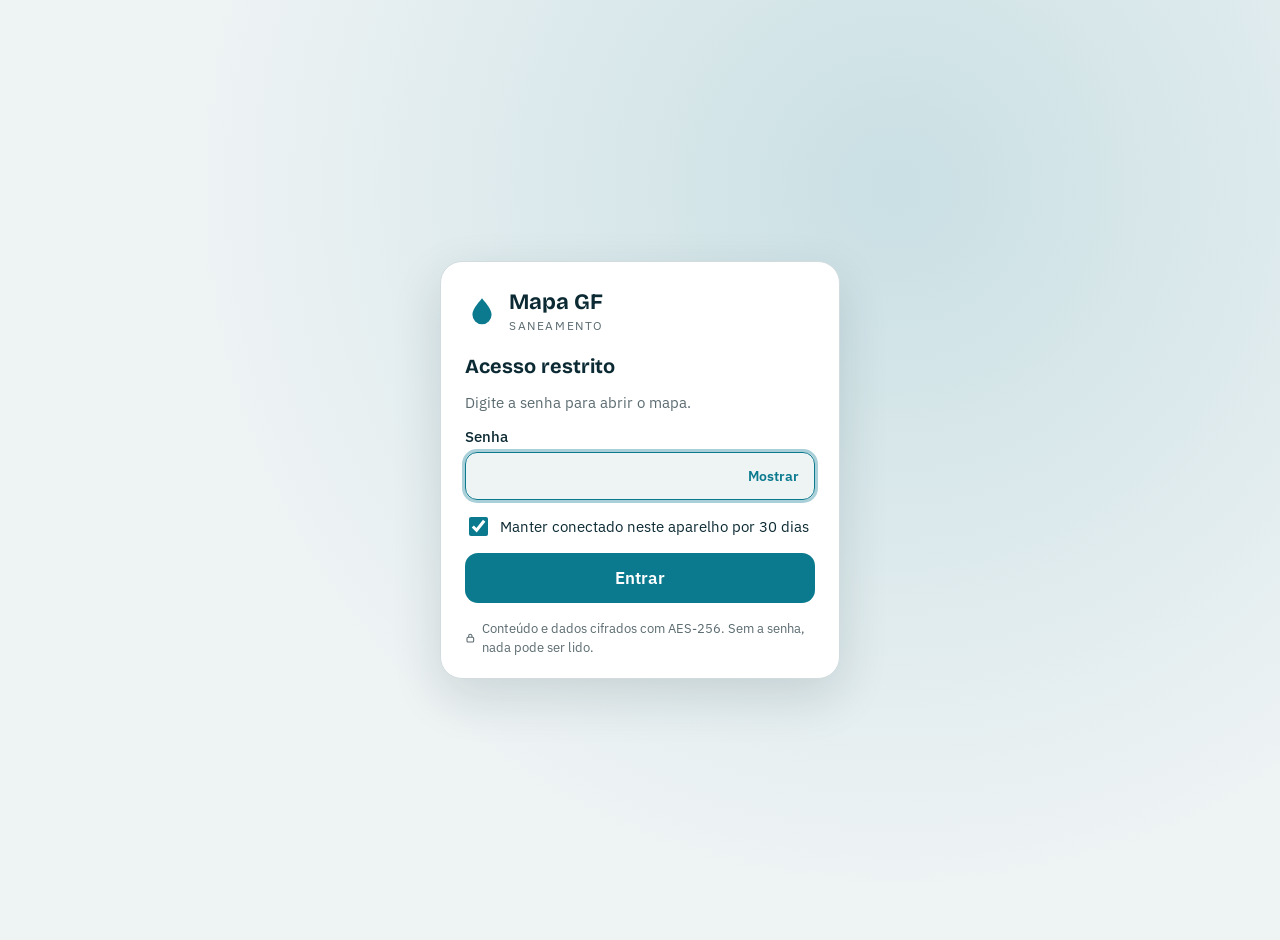
==== index.html @ ef3eb1bc "Viviane com pele clara Co-Authored-By: Claude Opus 5.5 <noreply@anthropic.com> Claude-Session: https" ====
<!DOCTYPE html>
<html lang="pt-BR">
<head>
<meta charset="utf-8">
<meta name="viewport" content="width=device-width, initial-scale=1">
<meta name="robots" content="noindex, nofollow">
<title>Mapa GF Saneamento</title>
<link rel="preconnect" href="https://fonts.googleapis.com">
<link rel="preconnect" href="https://fonts.gstatic.com" crossorigin>
<link href="https://fonts.googleapis.com/css2?family=Bricolage+Grotesque:opsz,wght@12..96,500;12..96,700&family=IBM+Plex+Sans:wght@400;500;600&display=swap" rel="stylesheet">
<style id="cofre-css">
  :root { --bg: #EEF3F4; --surface: #fff; --ink: #0C2A33; --muted: #5B6B70; --line: #D2DCDF; --accent: #0B7A8F; --danger: #C2412D; }
  @media (prefers-color-scheme: dark) { :root { --bg: #0A181E; --surface: #10232B; --ink: #E6F0F2; --muted: #98AEB6; --line: #26434E; --accent: #3FB6CB; --danger: #F0796B; } }
  .cofre, .cofre * { box-sizing: border-box; }
  body.travado { margin: 0; min-height: 100dvh; display: grid; place-items: center; background: radial-gradient(circle at 70% 20%, color-mix(in srgb, var(--accent) 16%, var(--bg)), var(--bg) 60%); font-family: "IBM Plex Sans", system-ui, sans-serif; color: var(--ink); padding: 20px; }
  .cofre { width: min(400px, 100%); background: var(--surface); border: 1px solid var(--line); border-radius: 22px; padding: 28px 24px 22px; box-shadow: 0 18px 50px rgba(12, 42, 51, .14); display: flex; flex-direction: column; gap: 16px; }
  .cofre .marca { display: flex; align-items: center; gap: 10px; }
  .cofre .marca strong { font-family: "Bricolage Grotesque", sans-serif; font-size: 22px; display: block; line-height: 1.1; }
  .cofre .marca small { color: var(--muted); letter-spacing: .14em; text-transform: uppercase; font-size: 11.5px; }
  .cofre h1 { font-family: "Bricolage Grotesque", sans-serif; font-size: 20px; margin: 4px 0 0; }
  .cofre p { margin: 0; color: var(--muted); font-size: 14.5px; line-height: 1.45; }
  .cofre label.campo { display: flex; flex-direction: column; gap: 6px; font-weight: 500; font-size: 14.5px; }
  .cofre .senha { position: relative; }
  .cofre input[type="password"], .cofre input[type="text"] { width: 100%; min-height: 48px; padding: 10px 52px 10px 14px; border-radius: 12px; border: 1px solid var(--line); background: var(--bg); color: var(--ink); font: inherit; font-size: 17px; letter-spacing: .02em; }
  .cofre input:focus { outline: 3px solid color-mix(in srgb, var(--accent) 35%, transparent); border-color: var(--accent); }
  .cofre .ver { position: absolute; right: 6px; top: 6px; height: 36px; padding: 0 10px; border: 0; border-radius: 9px; background: transparent; color: var(--accent); font: inherit; font-size: 13.5px; font-weight: 600; cursor: pointer; }
  .cofre .lembrar { display: flex; align-items: center; gap: 9px; font-size: 14.5px; }
  .cofre .lembrar input { width: 19px; height: 19px; accent-color: var(--accent); }
  .cofre button.entrar { min-height: 50px; border: 0; border-radius: 13px; background: var(--accent); color: #fff; font: inherit; font-weight: 600; font-size: 16.5px; cursor: pointer; }
  .cofre button.entrar:disabled { opacity: .6; cursor: progress; }
  .cofre .erro { color: var(--danger); font-weight: 500; font-size: 14.5px; }
  .cofre .rodape { font-size: 12.5px; color: var(--muted); display: flex; gap: 6px; align-items: center; }
</style>
</head>
<body class="travado">
<main class="cofre" id="cofre" aria-labelledby="cofre-t">
  <div class="marca"><svg viewBox="0 0 32 32" width="34" height="34" aria-hidden="true"><path d="M16 3c5 6.2 9 10.6 9 15.6A9 9 0 0 1 7 18.6C7 13.6 11 9.2 16 3z" fill="#0B7A8F"/></svg><span><strong>Mapa GF</strong><small>Saneamento</small></span></div>
  <form id="f-cofre" novalidate>
    <div style="display:flex;flex-direction:column;gap:14px">
      <h1 id="cofre-t">Acesso restrito</h1>
      <p id="cofre-msg">Digite a senha para abrir o mapa.</p>
      <label class="campo"><span id="cofre-rot">Senha</span><span class="senha"><input type="password" id="c-senha" autocomplete="current-password" autocapitalize="none" spellcheck="false" required><button class="ver" type="button" id="c-ver" aria-pressed="false">Mostrar</button></span></label>
      <label class="lembrar" id="c-lembrar-l"><input type="checkbox" id="c-lembrar" checked> Manter conectado neste aparelho por 30 dias</label>
      <p class="erro" id="c-erro" role="alert" hidden></p>
      <button class="entrar" type="submit" id="c-ok">Entrar</button>
    </div>
  </form>
  <p class="rodape"><svg width="14" height="14" viewBox="0 0 16 16" aria-hidden="true" fill="none" stroke="currentColor" stroke-width="1.6"><rect x="3" y="7" width="10" height="7" rx="1.5"/><path d="M5.5 7V5a2.5 2.5 0 0 1 5 0v2"/></svg>Conteúdo e dados cifrados com AES-256. Sem a senha, nada pode ser lido.</p>
</main>
<script>
(() => {
'use strict';
const P = {"v":1,"s":"cUZNhVY7Nm8RwzaUegr13Q==","iv":"QlzVwqWOgkxPhOrB","it":600000,"ct":"Vy4BI/[base64]/QbiekZFEKyI48gS6TZAgW5vs80AWvKsV0WJ5PdJCdt05403QAGSM5BsBWd+Vt69hGkGPCUSriFAbDVopJS7e0k4tl5W8Q3xqGAdxpR9D4VQ49yBoXjZMu104+7phdsQicQJh7rCs1qSjlADH28Qo7XfzKnRMxCtHTBVHi/3xsv2B69eKidGHRAFxR/xiUJrPzz1mN3X5mbJOsYFaKCTWGCwK2DNg6loc43Tv/[base64]/iQmXS9NdTdRe0dCbf7aeh+pgKKRVnhVATmW1GTI+fXTBuiBPKP8lD7GKHZOvMQRiuSKvEIdtPqyxJyRbQpNW3newyenSs/CseZL43PgPkfwNCnmh6xTmXSioHttRAvRPIyxWVstpUeJz6ICt/f9pYqwQvpZB6s7y2MHWn5rrk/UvSj3koBcRhV6WHuEg+nNy8Kr1DjuguivfG7q6COzlVH65C1zqjzC8GpOUBmc78KcnoPFCXobY33iztepSDlilqB/5a8/lQ73O7goVBLWy1EZzCJooybzuwkfYhAvRyAuAfMK2lsYPCtPU71UfLMtI1lN2Wtq8nPsRIg3AI/ewAMxW1YyQEZ7DV1umokz8fX7KpBX8HShCyZB2X4JjqVSo73IXdj6nWmMiDDbz9nCs2aTBP7/fXGXr0sAwIb4OrUfq0VZv2abJN8jQeAgy4asnBTUJS4ZQUx3gztWXVvwRWsXaDxTgOCco3iuBJPPGtKVEmoZkTeJ4SNuAl4wEvLU2cVE7BDpcu7dmCWhBz8aUX1bfQQzg0HUt8NWAquKJozb4cyZUeJ6HwjhNGtvE5IQk/9Et7azGd9GNwSSqcfdhPoNMtq3a6vx/wbf2jXP5s2zv7VdI/IbhHUiDgTk3JT3GSuBR4KcW+cHcUZV0N5Eyfk3Iq5bge2kuDJS4917oMO2vc04GFNU1ZD2QagKbD1gmc6Lxd/Vbo9FqhfDd5G3/PMBnv2Vj7ylnRqtOcWL/cU9bXuTEO4+Xp9A/LTqrl5RlLyfr63ez74/[base64]/uhlygadVrzP9VuAi/1D8rr8hN4EFarcJrh9or+IbbdqzPKW0llo5GQnFvV+fzcKBnF185VADujgC6baVGAot73fQiQC93Tc5oqVlRNeI31Iba1PLLOAJ9/D2gvnbPY1hccHTRnWm3b+qT+ij/hWr0AB1tay8sUHN3v2kds7/Hehdz1plQOHl5uiFrOthsZdNdmOLB9WYzYWaQmq13/DTc7itA+i4Usx3o9fHvTdnoXefhbuaLfsj5BAaUwgTh4pgshcZ1G3OrIVdzY+FD0ouFaitjbqIFw/7ra+cfyrOx2NnsUVEQHHccCI2oRDln/gPQsjUnHw1vBXQY9TGnvHipkS24gl3hz96kVog71vaszAaiTgCGAeVScHOUZ+NBhNMsu0ZWszfSaAE9JH8qqI7BfRJRFctOAn/xsDYJCUlKZpGrb55jky6LoYPWIHjS3uFmAm2xpnHW0ycDbY2l1gjOMOFYg03xMoucqy9gUyBeeE2VPDI0OW++7wRb6GYXPxtQuooYJx/[base64]/MkmSJULS4ZnqCjdROv+siN84LYFZTonOR5Ib9Gti9elF2HiLOa3Mms5o9J11AVqsszbyktFv4k/WAiF/ZeO00zg0mapFNY9DOM/BthJZMxrMlXIGjvG3HoyNSmf8c3inMUf3/OujjaajEUKeJq92PcuAuFdsIjcwo6jBq5+b/+f3IhbcNZrGx+WJhrisHg00iBbVvIfKb6c/UXoxCACOaZ7HPmA6yEBMY6JGildpUsb/PWEvnOG0mcEXAyYdge+juL3eY4BEoDgwGjbrUCOP66HJFUh7v5p7KtpgpMiH+U989LEhq1s93BMjoNRbjC1zRMFz/8d6RIfoJ+HRcVagJJZcb+mXty0QDi1m2xREuLVjqkHVn+P3iSBw/dTMVXAjH91AXF8WQRPGc56EVDlGp+WYXPaQKvhFJqWjaJiDoBUElc7svhylQv3+CT5CVzyUxtJItEQ/qnjXiK2soKTJgGH5D81nOwkT1ywdi2Rh+rmYDxsS0nWKygjknHi4XCtUg2n+Q+v7yNUWmyqnc6KzXcQHeIWn8Qkx3gjmDOAQemjk3Fcr1e2PUxlhcmWPhcdl35/V2dw8tuMNc+zNuWSDH9BPKXLNmq5/g4z+pkgdW/7fsQmAjzix30nK+/IqysKL2ACpBJPXhKtp0HJwo1ZjMAPY74JodX5Xa0IShtx/2e/2aUgZ+uzhGznJP/2C2pojzwjgvszHOCivI9XTru4AlI3Bu7vqdgHQZbB2GUHLuFMqxTweCZ/wUx6Mun/crchk74QSz2HFT+w9fjVtWSNWAVH8tK8MFfF+qd+e05NsBg1DS3N77z5s4BrMylE7U1PYk3DKomNh1Avo204Usy+EMHfmfOv36K6N6TeFudI7Dl4i1u9h8dJLuFuqDagE7+ACrdpEu/VG+EggCyvHqTYEt2QdtoyT9JAWXeaaFiQ6PWNjgQDSccIahBDRol6Vz9ALOTVhweB/bIP9qach5Mc+BnSy9XmdxG9ISDx8yVuYrKtD7WEKrTeIoQU8NJ0wEDChN+BuzWdt3KOnzs1JMT6JJrT2/PZ45cYSkU5FjQvMrbX2dg0LjCkDXgl+V+4uMIGvyHlfNerNB/t9vU0qDyCyfhWDl1pCiQd1f3SXgzJ+W4hjwzLBhU0bqFF1HsQFPE9RglS+RknrDHreZRsBh7Psa+84EZJz6HMqjQ+CnA395iQEXxtNKmdh128HSXmC84zV1xRPWddS9Cex2W9tz/dhBUkiy1cV3vfJNVOvMiiinwujmK0ZuOBHOM14qE77cQGs0QPg0Yzfrai+RTWh/W4k6/c6WkuWgZPbIq/3NISASnnrLT68/nnkL5QCY8Gv9CGqdhxGoJbgVKPRhCd6Ozp2QgLGLeS0OG6nW9VNidWGMpArnRFVd4w3+eWQadmsgKQKFpgNWmPI8cyMhJKvDvJ3icklSbQ5sV7m3qNF/6bCvteWPxptTlGz6AgyJSJwR2ST8ieiHAQqtZv4rTcYOxVru6hKl00xfdbYeEgXJuF7TvhTZVMvVenrTLN8sESDPhduIbZ9+XNoQ8u0LUXaeaaFibX/TbRfQDYzZl05LBmDI1oHDYlEYctp7hAPPdnIH9A/t2r11CMbqwpQd6knL/rr7oGGbenRDsVp8exjdhysypiY0IxJbEccblMXti0m/LpoMvZyUnoeixLHovl9mSSPENx5RfwA3hxl7ko6EXRgE5CiL45GIX3UTou8wQjG6lQ9bdeNuP46pPxoHhgbEEECZDyyZt8LzRIQe03w051q4QCZvnCdlND2aEvsixQuKGWd/ytcOX8YXuaOaplf+VALCPkqgndrRm3tkMPD4NEBj6dGYWylXm25KNc5MOf5JqZNUnL8wVvImHfg8Ni5HoY9PKrIJejnMSO83tMFj8YUgKO0FG7+8HvIzMHzXOudg39xGc5SrkEgOGllY87L76SrcKcXS063Ouw/YM/XlHBchMv/[base64]/ci1JizaWd9Uybk55NUKm7kbVDdzU9uDdFB2+jzUaNMeRaIOUmCbJ234HxPRdApy2+7Tg2XLguX8mVS5U/j26SbApByCr90/YhbN0zgyGDD6KTpg+0mVxfcNHWGgwlvY9rTcmFbKfmRGi6T20NH7EHsPsSWoveDNCXJrfz4Baiyj/nvFSvmWIXUB7B5yeSZZsNtS1Q9NDYiyYQnzrXY/Fz6Jp+85StUbCN1yV8Td+m1H2jTGcNttdhzuxqX3mCNdjVgUx8ojNI+fug/cMoZQCz1TcVMy9VAGixnPAugakRLwQ3+yhMFfMzlNB4Q4cF7J9/t6t5N5uYOP0alG9nwY6xSMOcrvu/Y5JK2JpU05oeoDMBVhsH9AhqVpzzSn9Z50FlIcWx3B/ITzZ2snxiVWaRjlafdIFSSxQRP8Obne//kgWpr0OWTQTpPLps0gQi8bgiPt8bwowToU8KVJHcnRx7CuadO6APR0dHdJBALdLIFFvX9Fv7RsGjinfuzgVEbx1vg4MPfOh/G5z9+FRonLZhxNs2NMMtP04fLCCRdd0DF+6WBJz1yUeq4AjIlvdZOSYHuTBwOaxyjS61jiAzdBDuRSk3w4lWwC4t7kKgU6n5uSpk72hMuZDt9qi5/oFV42KnEtGJ4TW0x3YmbboZbImizVymKuJtxdYXRziHcvdK7C5qgaIr6natYsxAlXbqHhwpITEjwW/eAVcsvOunsDp1z/iPgQl5Nww9ZfQerbqjfuj5VUA5Ox0DASUASpbVJDw7Q9i7c9hoq6z4X09Cc3ZxsvgpXoa43Vd/Taoj5Jep/6XE9kNdUL54+Sc2Ayn2Sy9qcKrJtxUWaQEv7n+XIJch7tav0IuscACrZaIep0ncSjf2m2Vs7CMW1kj3gSUnB6vZd5sfqD/wdPIJLxoErMbWh87TeGC5/rCWINyCk3P5BMYwbjbLwt7fzjCK4gAi1kCvsX2r2mTx2qV/No47VCVuCgOhs80be3NqGMX03i4IKKpUbeuHUNDGT5u5zTJli6pSg9fuQ7vwXlRlc7xBczedjs+qEpoSRl9O4vkmbsP8Au16Ys6zc93ATtPgxI6nOoVbtOw8qcR3sa674+YZdL+QgAak1EMrGqB4TGaH5N3hXOUQaZFkrGsfSP16Enx0gsAAGjcDQL1VIKy/ypyD2iFLc3Jl16j6m5J+Hydx0UAnB/Keph4p9fYFsCfsb2OdyT5mXnYA125yHf2eDjE+p1jUwh9uMEPvCj9wk5AJDyr2KkfFCkNxWy2Tu5+0iRYN6iPGF190wcNr3NAKr1rz7Hcqn8Y0aRZDHW0L5pqT8hCBEFHHzUEclzyPz2+S1ydyz0mpTdCvBCgwXh1kLoabYwN/AfeYmezKq6wwg1B4T6AIihRp7Wt+HTba6+EcMh3sclYCU2Zu5ZRELK/tBAMjDF+Iiq4zOec7yN98JrrFsk/yM+Ky50yRkKqquwZVr8EfAcajXuMoUEijK0Mkm8x0gBWFyhJeO/iCyRae9iBXGhByiNd6IxQ04omfaJZLO8GMO/gJjna4KiuIijVwvDH0inE5yQIugE+yCejM0QddT4BzqrBKdvCwKRg33sXJfJNPx3FqnF6zb++P4fctNrZZVqd3c/8xL4fRZTcmaEMJ6WIuH0FRSuR9agSrdXD2rrkzCRRbZEoWpz/2dZtK5NWacmiv+I+nYamfWzYss9TSjaMZrb272K7NNECaC+oNl5GJ9rmGgRUTjGn6MUGuGx3VWTzNPW08sbSAdvqH2pI14Ni+XBFv6pszFUBruh1ezm9iuv74wONK8Re593Trg//RVb+PnMSQh/ddLEi461TTs4/MwVIYLzKbusQxcjj8ALzL4va3tjKhmVocA3wRi3f59+p9OY0iiOpT0jnW4ECTJNV4o7D/rXvY5zq2smN7tW4c/piVnPXAfleoPUGjkZIYTZAE/isAHMHR8ToeAYGbtdB6jurMBB858sLMD0rcijlsGqrJAMikwd90/QtQO04PEcR1DV1h8ZH8kVDd4Yiwo778bBOA7/SJDFLzbNM1ph5Tf7jeG94w/FNd76rW03rc4hNHfw4jcEqLCaCjRiTb+Kf2WJj5uk9D3KzI3104S6Egns/[base64]/ayhBZnMwg1eWOlHbi3Rx3L9rwKdrOUZ4eXYjSmErXKta521VqAfs4ehw0cCdF8XvjV4d7f3+y+rUYbngEe9iae8R+QT5m2llPcAO+C5r76ZTyv4ztbNL2uN/SaTfyY7Fr+KcY/gJN8j4DWiXbbT/biCTNi8p8DuuUWvXf9SMxY65fUHojYYfddcsxgOlit4yxJw4Ko2NMjgU8SsOhdmcdi0pC8ENm80YVThfzjluGg+MVS3wm3OImunvLX/2KeYDxt0VuAstTFGZFCo/cF8Nwa2es8ru3fqKA8QNIY7EywCV1JdQ2kzLbilmwgm3cP5hD1WeCWi5x3T8tCn0ElB7p8GRJRT9tyqF68j17JH4/xQu0UPUbd4lov680qDsOBGlqzzoJb1LrYWjxGSJlKZTSSNnvzq8soS3TTrpOt1zI7wJIvfDElDVOZk/mPdVKb79N1zH5uJoa/Tf/dtP8gdp9GzHwjbfzJxOdKPyVNbCACX1M7O5v6G75tBwSkxd7fHdRaBpFOTqqJJTcg4Da8ZUhPX8iLJfg3a/CcxM0v/1BHPmY/fpE6lDomQaRxDsE0ZwnGcomRdBh4BL8VPu4VI1Su0FJlP5fnt8XqV/UEensonmD8/HujFHhZPcIpaYTvh2JqaUZqiyffg0XKANiN5JIr2ZrClImQhUWm8IQbg2Kb5gBlBRg09GJfnCiikv9PMLQEe3nBwwUIg5kRZj/+CqAIVN8GQUmpLuh6a/FWNjozf79yhQbOGwSdD9ULcdcVCc1rbrIG9/aAk0NwfZMVO3h2aWfCxaKLLYaXamGuQhlhwM4gKFEb/erifKtAMMI025f0OF5w9NqzEIwEqfv12jYtEh44iK7sWW0qm2AfYuIZYNjHzM/U8xfUro1M1LIfuF+6LogqObqM/Tcaj4ORzMX/OkQO3M09iTYjoa1+h90lWMiikT6+x2h0mNIHsDorIMIyDTa+bLVohjuqyeQcxGKyHS172SVFhGmrBQlPujvgE99hYNEzO+ml/l06Es9DNqv/27x4Rv3zMhMjGOwfBzCzKpDJC8jeuoE2Hc9ERAi8qzAuAmxxa5thWxqEhXlqPcflVjc+vOr01MGO5VcpDTgPkpae+J26OGxKIgmBEKgi8vpvoIYmr+9e/8j/2VwaTm+6Rk+HDBnN1bht2VXyQG8z93xq477IzjSDhTWg/rGbaLzO25GLvS1JOFoUCMivpegFsENrBSD5Kh75g7k36W8tLsKtI941QGUcZ4cGo0D61PGXQkxGQ7N3AZ7nl3XPoPtGvN0izkn6HU9GHd8noNxXcx9LhGgKram5eOGjkB3W5VTaCyGlYKNGlbruuAHK35aWduI4AC8YbNXXFhtysYN4r9SlRX0/kBC66oemZ83tag6Hx7wl2htgscfuuUi7e1bu4wr7Q/8skhbEQeqvkZ7CCFoxpLGeORWTG+Dzlsy3n+qKA0lCV2ke9mICvfyTxQWtUzINjzC8ve0E5LRmadBStK6F5j7U//UREpN/3tluzkaWwIC5efhl7mOX1bupgHmXvbPsgvS+JYpLcg8f210do0DOnh5KypVH273z4etDlPK6uUUjhvPqTaAVMX3cyt3UB6ck7V2BOUhqI+R9UZRyB/8ywyvFwT8PRZD7u6OXYwiIMRutaXGto09Q3+scZFUK1zEZf4ZWHUSNVBCroJv8Hm5uvM4VzwSqpc4RbRwajeEHzmcCKdZhLqeRe4bD/9tB7IFR8PUpCwNIruxTzVisKSd+3MlFp/IMDX0Wi2J1XGYqGE2OPf+Igj6Fi70q6ly40ntWHLE8qO4sEC9/JF4tpqTjauNdShM0n7CQFKpffXKvOgN4Ty97i4LjCsuxPD0P4lIE1wriW5j2fj/iaTm8XbnlVEcI89HUyppgTms4gvSsWbTHR6L+RtFwhYuRupu2NqT2ZBN0czKnOmtB9+cvrAkj/AplowbLuApfsKgXjdeuktIvfe5qE8cps0DW75Nh1i4MZAB3QSSDdQD5ndZpvE5ONpqDbZiqC/BoWo+DVMs/[base64]/5GBsFVarxK2DTE60jWmmeauYWZv5OXX2S4muI7JhilchBMBr4BjyKQkt1zyV+rmi+UqIuS4SrO7gc+fPfPF76v96uk58gpsr/pRGdS8iYz9IwuuxlN1LkT5u/[base64]/4jnjFG+CxX0FWl62K9w+F85oy9qmyBQCVWTRW4wi9pEGZSw7YZSUpHJba9VpWjYPiFonipF8yh7z+9nky0oRLm4lylBjHwQlpaJwGEQKi68CgEFTzFZwWqkqWxHfTfx9FV0n35HqLMEwTI5Va6W/S7GquXCdJ9UoqLXMs/rcb3kd9yUcwoekwQqrO2nD3XpDKOhN2QwmqiRDalF4sf7bpWy6rhxRufXjO4sEAT2Pb0b3XD530YPNHcUU0lGtlWNbxrskd4MLvyQA+/Hadzr0lYkpxwhy6Sqta5Mi3nTdL2E0lsIhBsMGkAOUHSDB0Nh9SfvNti9/[base64]/J60+1SwNaHM1QFK1IMSk5cgC4CgGz5eVvnvyEmsJ5qXk5C152GuEebg3AjAWtcMHfL2K/KkkwvizQtM7U8AVBG1RbvbO6No1o7ebSLwXx4aDVuErKHjU8uDt7gd/1kqCduQsqKFtvpgOTs5vD8JsqFjrmbz9VFxZHXKitbKo8dPoJsFsFcJmaLwXdy0+dSPTuBsCNxv6FHc2OzLTkCekezRN+15dWOhuIMDuEcOwoDYawsC/IISC9gJrfdEEgIKGuGqVxPv17xExUxgQU6R1Rep1SoAIhIYg67Hm/cyh+jUFVuxqmzD5hYgU1Zy/Xvw/8SBwqK+/VjqwmQry/VHaZnRlsTXsAo9OZdelhj7bfAAJjzR3WHYDhywBCtb/Sh+FGda8dINrLsFHwaJI09qTzXm4rosfUcsjUIm0m6ePhqdZgEbrATdbtG3czXbluLXEg59nB/bt9yZcN3Fly4ZcEapySQGvYTdX7WZeucm7Wmg4SC0bsw/r4Zp5RPkZ8t6iJp4bp5nyNvi25HXR1cWiIheDJ4H2daw2Dn22OSBI1A+SPIcyO6rsYyH964i0wp4flo3qGjSUwDaA4xLTU2SulKQNBkG+VsJGxQmH6V1KddsVl3e+jHyNaDh745cfHV3oDD1sx/5msSowQg7tAH4uLnbts+iMNwH0jXw+mutn94ymscXqi+pVyQcaDdN8qTmV3ddtNK/dKYpOe7PhcnmsG5ASOrAcFFLwaa7REUql/nWpR1URVxsN4hjLI/2pQwaYYLDrR64oyU+LyOyvpbZVVBkt/gD5U3FAHkb6QWcRu+KnxXJpwr0aQvRNB0nCklD15mgl74b0embTc8nhPlWLERJmD+zZ/rmHF5OznYE0aRGURGdgfa4R1a7cefqH1WhcwpQ1rNwFuGhPj203j/9WkkjbjRR1VNhkJDubeqzl0CCRWKRYvyodL7YGERq6nVBgTOX78z3IZJ68+Ol5G1hsf3NNcY+9tlCxkxNu8g7w/bcZnXowgT9v68Xa8+AdBMIhaMb7VuiGSTFRxkaVzpPKsTr1l9z0nbhRGfL6UsVHhmxlEgVJ1f4CEpIoHn9j19Qh7lUE8VKLbz+VVx3JRbf3dvDBY61RvJs/Y/oyiKDk+gwstUizMGdIJicSzxMmsnfC/VGDmrOycGxwVOsMYdEK+VWgNDfkayOBYeY9FGwNzSym/1BuwtoT1avPRekkVLcLYcIZibfrRndgrab+KoL6QfAp+NBRlHu4YmdGzZwCB2mxjuj50maC9qs4fMmFjbKcBZLh7JnYVMkexlGeBhWp0GF2SKLqRed0crWJX9PVZbV8x2DuMNCWulToQfOm0NCOh1wTJbUlVbRgCS2R58nTX2opiHACl/xjIkO5XrgWWsrvJan4pq6WXUzq3AgyfF8Az/OHx6GmOup2hUrP0T/GJB8EFnG7RxcG0nhm7C43jQEIe7FhuN23e3SmuDXQxAyFSiVKNy+FfUSZb7wBeNcAaB1xOWLYX8rScL2879TDdw5/NpqKXVH7YBQ9j/sNv4VLTRmlKLQGu/5XWSuYCQVuLlrRKwhv46LKpYz9UaRd4l7l1YZXuJ11xBRhGzDue52fuqGOMeaDVFdzNVFfITPd/dzYacda1QfuVXp+Znyju6kfQuv4aRy5UAx8z8ESe4CQpIeDlUQKhGraikqYDzltxXhAaoxsxeNCADWip3xSSTN4UACahLp9ysjrRzqKVdbyXMrFWrm6PqHibf4jx46XsVc0K+qpfJLvNQjXisHiu3wWMrD5vhrEHNGBjhcjelhAsTMjuowiDR/E8hbL4q5pcBxvgAMdhydrx/TaEopn1N4+4pEMW+puLO0/J6PY8tJ/PDlr3goan7ZGQN7Qjn+Bb5s+QuIqUndpGuzCc5yhWErcSBZ2pq6XuGHS1LLJQmmt9yZg5gTOTWS5pkHX80LDDp/MKJxZpz5bvZpc5PqfUBbrgfmRjakX4hL9U5L3DJMA8NS1iJyO2nEzRTpR9Q5CSyjp7KfOojzRLDXKv0CCg3YDKRP9g5kQBCg6PbfQh0Ak4qI3uUOwwVFC6lSepySr3jrmitA24TvESThSA6XK0kStT+ZH4Ei4j6hQ6+nkvyTfH9+16/uFtKCO+yDjn97Ycow/x1Efiiyfrwy4k7atg3/+Tu0YO2jm/ppeTuo5sxk0P0qjrGkUTKv39paCGJT+sddebyeOVUVqDpP9NRoK2foThpAhXaLWttxORDrqy6s3NQvhK8wI6Zqpm+iUVlxpssRe4/qtrTIfgHS2ACOWcklBSeuuxBe6V6gYRDxMOMsLGa/V/eNZbqlKRdE9Kr+7Xuy1bFGgzVJPXMK6iTFw/zc/[base64]/rOCEIErjSXLV5KZYPyC337En4gLl80v3Q2LcIwdeHhUHBHbc0Whi4QzZGYOcrB09Fdsu8dgGaHeysMo6r0BX+v1OSd4OK78SQj4zd6pZwBeunq7RCz7S4DxVYSgdSw/ywI0QqeddMAs9i00CqkaOjxcaSCph1OCBy/BH65OrUGMoqC5SckrsTidrWsP+taNJwmTzmb6TAs/Uma2Ub8vfa1PpWfMba5D+Wa+RFSvnKo/yUfH6+Z1P26JYrpGqRQNwePcXXzqFB2qTP/sTRwl3MP/lnf8uZ9E3hrfROcJAMSTE2kHK3MPkHhv+2GdAq4vt97qf5K/A7OkDlSCDR1aOlhmr/[base64]/VKsN7NSfy3hLkXjEvdWW/[base64]/qERvKYUEXV153yx+DIV3jxveeYApwZJ2q0jf3qHtdtNqgLDQ0YAtDWuMzt39jF0oUNQvkvcASP1XsDdzLuF/cYMp07hfKtUZtclewagj1LUGze0fSu6rl+DL6jb6wmaO8PnG5XKJJTmMCE3HWhDLZiV4vyn2B+JvMYcf4Mc0c4AeJ7CDKpe9GBOFSnx/qcWRNCsGx/[base64]/a+2tAr1uKH3YrnJKLhhIl8prAqJc/Egci0BnOBZVU22nFaQdN5U65NbN2zThsm2hfcWj51arx+I95sxwf8IHUOyRk7r1Ab7OiKvWMNamGw50eOORiM/D502LB5WSVOwjYyB1rplGouDnWL1snJ2T5jeM7F5Kt8c0ES6IJiC5PICvCbDNCeOdPLzwIUMazDupOGY2HMZ030qOJtwIzuJUhKE0jBvBuhJQunQLnAMGZWBcmIv+EyTYd8o/zR7vOgKU3uozCL+ySMfaccgdQCB93NC5mDyaOIqBcg/i+dCehSCCnrQ3H6b003SmHIlwgdFUFOxX9knMR+M89zoxTcs+uNoxuuep4DkQh4RNm2vze7+ZHfB2Q6cqWh7s90muV4GmAnysy+m8zYs3UuZ67oGv/9ajssXr15YskLhqW+R1MIdtR/j/73rnTeZJWaGeA0CICO96lNfYIOJIEnI9L2tlxYwEmEdLAcX4x+MG5EGDa/fedFGYDn5A0xNKXTRo6UW+s6jJHW1cTRF36TP8ueVSy21V1/2w4lWOt3pA/EiZAXI47VyED34lD7EoE9HJFHmwrRc0dVUfNIPKctDf9nluObFbb2c04YACZOTGZJ4NHAmtsWc9a1r95jskzeqJATWlQkRPZuiGL9qFMJVuMdMRZuWNgbf/WxL5S4hqKyG2dFJgaGT5t6+Se78C/IpByLLzxzsmbJmiFXk/9qntEYkXCloF4vmb58vY4osAdH3MXAHy0DAr9LeTMzSHN7oUJB/1qpmpuTOocrJBNJ5wOepKVHcJvtUN7jD/1tybfg9UivhBODrXgNRRvygMTlMF1+2FPthfsN0Bh1haxveddMt/[base64]/uakIpU1pmjG2E4M9Yjlf4u+9be4M6mBdiTfAV/wKjj7IEBTx2cEzHwUF6VppP2hGvNtXzUqXTjB+lYHIgAXd52EovN64PokS1Ns30IfhiF1NGaAxOVhcfko3YTUIlJc2X/e0BZNOrLluKVqOOX0pDDdezD7lYwXNjL32yMC9FL9TW+0+FZE7PeyQ8r2ryCX7z/ceVaYwWlmFP3YlZKQelEZ1z864Lk8kblR5+GvMREAojDrETHc6tTT9wIaowFee9PN91E+TPnEfRMwWFoG0bulBg7cujuj2EYX/1srPMeYEiS8EjSwBdw9eid+WxRyWA+z85oSfliomdyDn5IeVO7an8g671ctXPio86SZIjNXk6VMSwm8jJ1jyCHVDZJZRTXhN0F+9Qdextrco4tR6EPM8y3nlMnpTfsPfQO9R3NXT3+AD9kWmfyiyj/HqDknWqLpJ7cQhWzD0CfM+GqP51rNb7VhLwL19lvbxsxxXy8SN7lmnVMzddXZJBxXm9lEItwU2j9HgSn6UPiP5exec4vvNAvo04Lzxllg/w+Wd2aekNbWFHngWKrYw2E9dOxTtfNxfP33wygKJwE01oOt77hyMMsa+9HeT0bI0gCmDizvpgxX4sRaZ0gjmuVNMSIjJrByEB/Cw4KKNlYogqAD3bH+kslKNGDlIzGU1WZyz/L6FnIv/PnY9NJksOHv1LZJw9SCNThsHnajB7eAU6M0yXYREpudMP+UgdmsN78fXKujhmc/y6B4k8pnj0OeNAimcmjceFojOShsr14sc7R1tOTXh1SYh76UvHuSf/NfWzq0m2Y5+pljycZalLjkRaqbRqehNVv/I4fDnnA6OuVGzuVs2rT1NihBIgeYK3eBTvDVWbJ/lbu46sAaWNRnz1DSKzkuRL237yTwPSulTbarjM2cPcuhK9aM0TGZ5O92puwzsF0sLrf6tQRTAuB/3uzCC3rRDxEhOPKBycZBIEN6Y4owl6lN7PM10lo9Z88n1mt66q5J2vqW9v6N7dsN453Rz1uhPbSUIab1CMErRQdjrPQTdekEQqPDFT9W+C2GDaj2wWf3PMrObr7PpHUrk+9KfZqGnhmJTyRPevVE/0khiiLZ5nxgwA/8YGCvjtFwaMXtWNQN8cY6xfHTch+6tB2vQntJVoLXl6RLc7oi4/s9TYOs5PY6v2sS3RwHlIC3E0gOySGlx6o2s612rtAp50tLZMP3lpBp5p3sLZFs3isukteqP+1mfbYcwYybnvSWwcr5zGsvvVK6O7xYEh7WA53Ox0lV/Tq4OZeQXNTJYqfaNdMaGXEen0iIkTQk65f5SoRQtzsbB/0/DDQ0y+DsSbw1OwzcqvmDSQmGaHbfN+OiqW6QHLNBrhK+/FYmI/gS4mRI6H/kWqyWQV1rAq5wb9VkJLhB/JhY1vh7RsWc/k3e/WKnbHmHT1g6OK8DzajaHIfHgWQ/v/c9tk6HJxRcnBh5lEWH34keJlDUmMVNBpgG3E6/6/RFBr4F+5dMKqt3ut18GsEmQ8Bppftgytg68G0QS+s7y/5et8QlaLsayQfiGltypb5lTDaH3T3CRjXNEUSU2yrRm/blZMomOs2wzr5/WjUuynGBLsB3d+0oihk9MhvQ5n1PQrZODcEjf9+2gUbtzsiNAyhhdOoYPmDBXc1PMCC+5quH8AYS2fZ/iShvdQ/wPFraDkaRpkRPrmoLjSvJqu8wZVlrR70OKcQvCZsiAoMxHS3JR5gMtw57viXxV4gF7mwyT4f/uV+oKyLNf40llQquk8JKj1cOGXyw/suiuRz67rkUM5z+G1hGQ2HBT2LjE4Z333JS7LBi/LaAy6qVQBhDpqdgY/NIZeKw8utSsn48FOsMKsywuZ2KKl/6NKp96/4NRAX7xXsIERc16jnUXjo8mkSUeJzp3X8O7HdiHDJ4jTHZdNaBqVG6nK7D5mvTRPb8VGuv+8R0VC/ixxPXL7gn7V6sNQTGK6XJDEhlfe43eKDsflqN9efVeiqfXm9a5wbRXKzXCp3aT19ie0PbUADXjToDU2FN5iwmPp4voe65Co9d7yGNIJ08x3MOVy1memwa5UZidWrzFfYVAVIH1WY/[base64]/xHHRD0wV933UOgoLH5cyS2FZKK6jF26XGqKDspuisRr2fIR+4oWgl3kRBcd5qYX/6Jjo8Aaq5raH5c0h+WDiMSS6taCyuhMHo7OQ1h38PZhB64IY2T28fBBRKPT8ABQMJwYnYjfBoPZgGlLQ8lTZ8DwcBUsXo0rPEtmOavzAOwlu7w1+7ynm8dMcxdFeMCzxX5ZQmVpsvAIa0eUqAKhPBF1H/y4lkeA0rqz5UAncCpTYmxskQOZbm6ySeFvTAYqhxKHlD1MD28DWfcP1LeXBpjyK4aa7gbisCdV2Kyido86hFnmfZS9eXoLOCIgdfcT5GezeuPwPVwp4v5K+yUbmHRResNHU73ou6YL5TRIgXRPFCcSm/BSjQzqmwKdWwDJbPWFaZpxxarP55PhNsop279m7ECPB4rCly2PsuCOogtatmYZwMV64uwPEfnKZE4vmGt5QyeyHdSAqTvbjX0eef8LYosBopgbjTqmVzj/lQabJ2cyJqt+uGRZwJP9B/ZIqlAc0pmrzrcUyjmsgqyw0SbVuuZfMoDoXMff/vlyXKKrDahGQWjiwgp3M2Z8mlafNBCx9ONBjAp6Q1A+8dZ0J7OleXwm8xR4b75AfwMAyjMxraPwkXiiFNMEBSVbjm+S3KsNOrqeIt5rhhO5Lc5KM5cs7w+upzhhFiC6sqkALav3IbU/uJM76wKetZJK/Qmjpla7e//R8EXPiG4VVi8r7tiABmwZVVVXqnlwYAIuWI5/UOuWz9NL+wMGvPuDNXozUrbhJrUGWTecRe0hxOrsorKeHhDMPHRMq3ulSs3PBORTsCIu4rsibckFdjq04gKaWwTkfOcwWXM/Jg1AFbndGbNs8vdyda282JxW4hY2dzDeGcMFSEmiSWORsS+Iug5BGpSWL8dmuPjuoAiP3T43CzhKnyaJqTooBtuME9AIjzBev/H4jZbzXV3V6JVpWh2U/3gNIKomU03OOiQVZ3Yxm39gZ2xDbopuox1jmiouM+Q7n36c/t7/couYJE9xUT0Y1a2W9hLIG8uIvbUFcMYfvzuXYuZqz4G600vHhKYNwV2F+qei8Tcc0HoJV7Dc7epOStop/Ign/Jj+jpSUZjHmO/35utLqeCJluVFnpGXcrDDPEj7SuIVlsh4iMNI4Jc7nPpu1Yjk3umH/mXF/dGOlzoE04S2upnW5FaOFPR5otz6b66H1CF1mHuVYeIN5nkvgp3jljALF/aCrWP95ntK/jwG4BeGlqfGaGTeQRPDpFRPOG6keigQASMn2qC/axvtyCLbH88JhnitEGQn7CqRn66xxKPVVcnjHL/ELVEHqv2R+1kMhxg17pCRd9aOC1vZfNrKuw2FK4aGBZG0udsHN001vcXVM3oufpM9LjDDcGVEgwty9iT7z3U8NqfWp2S2rVimM7gah2QP/bktheffRFAgFXzP0yg9ky9EFaPhWO8EGBXEWDJ+6DSGsEJC5WZGMUFsAVXimzXAhT30/mWXetHQOtIlUe+97OI8uSD+qDdwi+UxukPyMdQAeNhyw20T8wKpYOB43GtxLb6LfQS059IFfnDejwVAHkdhBevCjfsiaHBJFO6iK0yxBKce7ZCGmm6yw2M69sZlDOARK07B/[base64]/l35mBbO2EcRzbvdi991zU+G626mtzXiZ0KThDkjmPOaIRNZBibg0b/Eag31oBZOXt/3LMiXSiFYZ0Mg5inqW51a7rEUXX9znF1MNnf/swInh4TitwhzNW0tQVL8a+7YOynyUm9wN0/cOMA8PhKYl7VJFqPzqrM4dCTPMM/xVkra0SaERTkgqAAJXqupZLSSkUdGJbmGdrcSoded2PhaaEUOemL+O7GvEgSGiKFxVb+2Hv/bjTykGHZM7PbinwuaQlsYKcNq6UKiig84CXWlPjlAT13PPf4I2eY21GtOn1XfumN/dJ7s7bFAWlgvf6kMp/WAKjjSAG0Lvt7NmG3keC4aXsHmxYt4zCVEscjDAs/pzoI1m4EfbuYxougZ3Of5sivZjPEPPViID6qETW2Og6PiR949ejaXsgJwYjRvJZ+Dcp1Dd5F8oHZe3CB8uFvyIe1F8qXIPd3D4I2/xMszafvHz+ksG4cSESYYEkJf5Bd/0csZhrhGV8fuHhxJjX/eNq+TfZJi5NhPMrn2pZZRhWB372IVv0pcw4w6+bwWYdwRLfCaJVCX2Qkct2tnVnIxpqcJMBeZk/[base64]/jUYgh7Sc4OSB4HeQyb1feqMfJN8ZUcVYRDIfsvOrDjXONaGcum6CbOGfVaGl9eQc/kXX/HYuVqupFXCyoww/SBhQr2SbrXE2jDIoSygC1ulkCgAo3pf5Y+VcbUIVZ5xZNfvkAJLrVWNPVTjl2rbdYemg2Qw9gLXxV/NhLYySommRPhXx9UvEukjiPj8zNHXfE2Ei7WwgC4mwNSC+RvRPjuN6k6KLNYRWe6/P5Ev3qtf74nfxRIgSF1o3gx1lc8gWTjBS5jMcIKeqOmZTsmFL1OfIC50n8iPgdlFR3ZWad+zkEESAWnwtn5MkNvDH5r7h7rnYAlGJgNca4LBd7uXpRA7EP9hk/+tJKhmu+E/MfXkb/mICXkdCQ9W6udbAlypNihh/GL2XZ3PmnY+bcYDctdqMpWa2Yci1hi0yOLKm4WiDO2oLHGKdaenUPX16yn4oiHKJ5qINAYsmrWpdtaslL4Q4JW/ftQxMDJm5H1E9L8vVU5EAN0OS0v/quY7cO1i+w1JmnG2N2ayPjbKsNnw63GtYvod0ag9b5DfSptP/P6E7O3UO3n4POVgW8VGypxjfK5TEC6I15a/Iy9ty97qp6cl2vIF9hy17tFBxapwa+xupqNOBvTK3KLv1MFF9Tzb2T4+ls6n+1Ay0yFxTxo01/eewPVXUucCUIYrx+9yyJAbcSvIFYfCoarF67v6CKr61BQFkxNl5aEMhzoMnhhSaMHEr96rm0MyOexKHZv/GTwGTJ7eNKZmju/1/NmV/EGVHtalzaO/kyAvITahpj/iEgJ6spcdtk7E9CsRoqbmPPB6tEQhDxFGObfefc7tPCqtH6fcgNSxNCx3+lHSZlZzSkpBiA/h5aEkysX4AeuoD0tEEg4Ja88hUcRz6q+zz94IrHD2zB4knwfvA2K1rvw84ywoyUR9IoPBYqOb25Trc7BvWFKMoGm0Gab7V03qlb6adi9+FsONVUFh+l4KGkpLEEQqvRuRqJ5y/ITnMy75mbYQqMrD2Rm4gPO0NZbR9xEkLz8elkVmLdoh071nPiAFIuQrgmDnLnsXEIw1DjRQcneTH0LsR8q8aEem2SYMS6zxWFPvTPfMIAZacw/LotFsu56opRGyIijSWcHl0+fjdteOVFfLqIh1pNkWHFbW1ceUmPmxrn4muBBSYAVZKisauCIeKWExLhrUFT8KnX7PKiXjKtinE+Zqx0iLNXoKIBsq15ZwTQlMf/9yjJUXUmHK8IiiZvkqfBY9FxWTlzfLakb8tCTElzXGSCLFlcI2m6hQ1ZPQjpSO5cFkwDwhl34ULNQXhN1Jgm0HrLYdBillAgdcEaYsnEhZrSXI7KO0gaMM+wPKN3msSAmzmRd7jAsFpS8kRRLf+7M2YIPNXTzbdoJhlA6g5L3/fJ3IlyC0dmoRmIoyfnvRaUXLXuj7oOfdcrk4PJvP8ABZzSieAfq1V4SQZdp3S2sf1lVUtJ9bYsKQYPSCAjsbFGVQn2cJpTPYr/WP+xbMCcBjvsHgRtoPjm5QYxi0c9oYM9oA/qdCoVL0poX17Gx+XYuDq6sywbPRcoufk7+P2t9Gm6rH8jabLaYiFspzEeImuaFFAuBGkg08AsnnArAUqhKysmTZjRCzGq7EnDFP55YHvUwSQcpH3GwdDXwT9hekcQa/[base64]/1CexWepSouGfPY4MUfg5kMKJS3Z/R1QAgh7/j0v+DeoqByoAv4EcrGFhlOTR7SrfRra91puzTqRQJ5TUXp5f2GohWy4NwunXD6R3YdhQpAXDDRpLIq36gbos3T69u9EKnjRrfFJ8JzLbejrbt5UZnCtBUfFMDLwQBXxyY3AzCjOXmv5lfFeJiYTbyqDEKN/[base64]/eluz+l1Vg3t1WuoU60qsOJkumhV4sYoCOK3vy9do3dF9C6XmCozYK6exVw7jK6ZF7bolyZl+A1WjV1110xFIlfNP7m1XukNKAEGkJpxLsotWK7FJy2m+UaCUmqobuZ1yMW4K+cMAnf/QBzB2koBPpn/s62v7M33KH9Il9Hh3oVE5t1K90ckSJ4m7xZL8DaMV2XBjKTFBNbBwu1T0R2SpV6m7CzPKWzGaJkZ4pCh5CbhTVghSKx02OftmXOCSvkVP61mJ7iH4PxiX4r90d70C7VGuxfWgxK53zjUwblPBZxZQwaWyyo3ZxZ+7vYc0PNwU+JpAvLUGo50LFteed2E4fczwr/fjJ0/O2x0K2LSUMoYNqta7SEnXpscsNPKXMR8bF4WFxMdGEaxK3gTvGCDxRg/fctlQ2X0RLLm9AiHGxN1B1xIcmuYwgRaA8kaVGDQuhZzXeBZUOkA0NE2gbBnE85TOhVPNSV+XhCl6uOWMIi/SrS86IisysDeobHUPfbGlsBzG6iOqTxw0oJmHRjx7s8yUmnrQbFT/qQzSxH/dq26YR4EvSrTF2yPrD8gSB3WPZ0NHHm2wXfsY6mac5GDj9O/BL2bIQkt1/lz2ghT/cfUS70kgpmT9gyENPsfC3ToFQnbVXBHwYSyMJEYIh/xn2gajgX7K1aZxpSJ7HXywSac9R7Uy9TUVA6kHwXLwwoObIowSvT1qzctx7DzorYefqVN7vBUWzh0A888hBZaGp6Utv0rg5sMosO6+qE9H+a0Yv0lD9KRvFJCZ8zGSMeXOiw5eGJiZCf+qi9OciPMO/jmBl0OnzwR8GU3V2e959YHzavV2H3pRiJXPDQrCFNpLMaellEWL+b0NAAInA9lKAmSyXdLFJaOtfxXDMt4ndeaF7wWsgtvxJ3zIBjHb1v/9KzdLdqRnTmOMs9JLw0uTqAKJEjBVlu26/y9O5urJIE07GZ8Ov4jhrmr18Z/HsKOmBl/JYYPRGK8xgfts+gIncMJyd7BLLNfrJrmfHSpWLV/+9xcxlTqPZSkZxuZwKLpdSILR0JY5UhxJnXE5V0v2XcAS/XZoFNXJI2NBPre7f7MPpn/qKDeFicq6RaoMID9Bm1xf1WOdVkt0NTnl9AVmap4kONb4hiBk3tAbcFfL3tnV5zOapFw5GIoJDnl3V1HbCAlJ2/JRtd9opfM6gvq8XTT/cTH/A175Phfx9cKm8YImPOeKdCLCrdmFx8ZwTxlreB/gIsoMWLawRsNYywYS09Y4jNi0ycghLHnihNhBTHwVV6aAnI5Ui1rRpmx/oD5AfDS/8IWKVCj2m/V4aPKa9TlWuil0nV4vwsVhrP22TN8a/ViEb8V0Y/kU27f/V9kZT7TGsKzvqhvbPTPJfujy20H7tHeloOFf2OA9UZSam2TBJ5rwG4DkEkfReQ1U+oqdq1ZwD4kZwQuPNvIdJGDisdNMgD8YdO4Ce3m/EzdcduTubOpOyBoT4dY7sA6ft9K4oZxGS8m+XYA12Fcoe+HSicSNlaRVKEPqEb5x/dUpx/vl6+bP4Tzf1QMJVWnWgHixxwrmTvt/JAIzII5xdFJNldotZkXqvvgZ6uRJh96wExJlYUmFpS0MVtzUcLFVvdIJleP27uGmUCPE3MGJfBNljiCyR0l0cMhH7B9NLDfFPuoi4JGLyHdYD8YedZ9H0YAywiWj4v6wmZtSW5nx2qZ/vIKP1uQV5snEmDeeQTWbsp32XrzKdhDfyBOvfmFgiRC6sXTlZ2HEnlBWultENnu7Mdr4prg2wwc4CF94SUkWavtcwfpFK1oLJxhInq2ShKL7DqtMmSzHC+LUMj8JjOC/+aM/0Fj4jvMo8qwMSU/12EGCCs8nWenQuoW/fhPssJGrDWfEhurqrhmkO+FT0TZhcftAZtFN5PanQrvhSxxRSHmEnybr+ujObVreA0PqIfaP5iKM8BfxUE4ZqyCHdsUImKlX4j39D6lfZTXEFRauiekfH46gUaOZXtjs6rcYgbKKWtboTVdZQS8lPBXNRU/87AjKyUkOqB/Ae+kj2Ppnm1Jt1p2w4JEGNL1cwld/Qmk2bqXVBpKim3UmpyPahJjKkv0cfWXXazW0K0tymGZHq4H4O7BNngO6hdqB2rtsPDYAowNwsC4GAvAGTTn2HQyW7v8m+sB+JN+iypOkP6ez9nD0AdVADkGWNVykcNJdSjtNhSYm9hJCZcHHjKIcpT4o8XNSjYfWtmhkn6yaJvrCWhkwDXrXqaJHnH3/QvDsnfW4nFsFJIM9Pyiw+cRoSFVOyoHzn0m953QuRUpK+x+W6NE9opqemd35Q1f8tD/YSxf/eaPgHp0bHvefcU7krrHg0xy6gUNNm2NXC6jFD/cH0qF7pYjYOWoy3w6PasmcDrlvkzCykM3qBDIHKadGXx9z+Sj4lX6CyyCNDYS6vSLyn0zDjA13nwPTEuF1zkGjdHfIe2K2S8IfZW38e/KjnuoIiQNwnnJ4zq15owmZtTzLQrYz60r69WSdKT6mqdHUgWqxi+0iPZiGoELxvTTGWAca557KR5gXSw7qHAAuuUQfA2YJ48VQsSQLZQeEbNSIAvh7AdFRfuBHsAG8IjMadyBDXWdQ5RxpsXYnGdoHG+fPraLdewabdh/7+M+5vN0EjeVeQ7sUr/KmgMPFcxC92oF27BFurscu/pCurVh4g81Q/7wkj3JJPf0wz5intRgroAeAHYz8pDA1BOcba9nLPU/JxqXwRdHF96p8VmbkmCtNbPH5LLxk4pgGH8YCvEAYOOILIRRxrCAvys657txvl01NKhohOyQ9Dh+illlx1FI1VNyllOUr0T2FTOUBoGkaDeblgTezBDPIR34qXobr5ntZA5vkFtTZnGw5KSl8J9matYt4Fiu+v+fuX7X5Dg2EFL/FhYj0xlXZ7EIw5CTYojdJuoZKf/cRODY6PUNfaQJA0Mu39QLM/xk2L4batRs7H9y6TnHGAo3spd6B8RjUgmYgBjj4BYjMtOwtTHAW0SIFX2tjE5AakZNh8HO45/62BwzW8XRjUReMG3h9Ix289yhsfoWm5z0s0IvRLzW3dVbKooKkrBbqYEYNglZm6D2ZuoubtqPBsy7QG29aPOSrdXr6vYx8Ody06VUUIhvNY6pBxi/[base64]/pplGPX5r9tH6a6VIKZ2M+0bHUkzDD8PHiaZq+xV8ETwOHckq2RkvFHiDFiqsK1P1nElv3aeozmB/[base64]/gaRLOWT+CySXqQeCnyhBZNirxb38X8q4mPsWvIGdMXeIHxzOyY/EvMkxxAVRsHCaJT998dDavdlrBQwqNNkBxDMYfGQcH7zJf1EpzuvyF9Lqo8rIj4FtniLZVIQ9ZQefkGZTcaGbKHMo1G2nfTZ221bO3WS//[base64]/YMY5ggxketY2XqcxXmz45j9QuQNf9cOj+OVuN4PjHK4uzV6/+EnB36b95L8mgtYnaDZ4TYTOe+unHpe4gb3N1boofj9OVZFC+lJo68Pv+WXKtHDHIRi/DlvlJlgQuLzZzmZ3NB25mR1D83g2jUwJ+Q+YuW39c5ooeDK0Ayr1eFskSrTjbcYHasmoPuC2t6m7jmg4UuEeXINizjh3ALn8xxreirPejSB9RsHiqY2eff/GzK24end0S9PBwTTYYCv9rX3MQKDMwiZPiEVUTOPFKJQVs8AglRyoydxGye453vWr/DlcI9JXckRpEQEZ7gXARATBxmqXxIcnbK+b6CtiLYqaKK3P0zN2t4GRO/SWeHf1nvkTvit75NBX7v2wYOj8zc0N+gkJBglsX5eDqB0uqv6f81i0OIFFOGDsaBp39alfdu2xhIsinRE94O/1DGZpRG940D7pEGKbhFEFjSUc1qVtLY+ralNavdXuSv2fYk906J5wREP0iCN9SUBbwcqRcpodR1xy1q89S+dyVEvJ3NIQZt4Awpdqlqod74Y4xSgBCuklooPjbm/IWY68Es0PMOvlTINIenzP6JfWdIxh4B/zB8EZeXxG172vhsVULvb2ou6mUmgO0l1MRk0Tpys8rw2TGvAK9jczXvXmdgxg59DFhDFc5Yj23Ty6bQyhpDw6nnNwFnh+/4cMgZIzjxuUMVgy9D332MN6oDoZSxBQ2P8SSkqDadKUrHtkmtNzUCniRlcojr0P8s6YMgGatn4boeCzXQFz5ZLsKny7EJdOvC+XP4z3IkHSGjkNxjKUNUnNhTSPLFa1rWKjiq3fShly/zqOJcKiwU2qGbghrM19MJmMzZAbHh8yTiwBTtDVX/6e7ZS/OzWlRFPc2QnET622uvaBUXtgxV5AhQHza7qp4cZtMw7kKH8wfEJ+QtCbu/pUrNyp/mBwiZRgaXbthX+r+ptKvTOvPcItlCaeg8Ngp8pNyeO6YHlxcYG7IPGOVaZTpHFiAEDffJvIP6u7vcoYSyX8dVbSxS6nSLZaLQ6gJmHH51wzfAUh562ThI5AVmQi7QHHj4F8gQs5AuydI4Ah/tzf3fu+kS/UkNy+07j7YORwbUP1Dg+IDUeuYsD3+S8vJwWenX91wT46d9bpQyBXnvXeQrXeqIrHGc7OUfVEqbKp2OOFu5yC2YTyIR6ZdDTUDzzeG8cNWvjXCvVYp07+Ap3cfEZzBMvvDAt18llf03+ofYZ/ywaypg3ht4+fWJSV6ODEL/UspkLsUOVcKXQ0tjnwzh7RRu/nfOafAFbNFXrlkS0/[base64]/wuuGHky4S8MM3yVxROr0h3O3I3iIXxMRx1XxBpRkNwilJSzdWA0x36tDnYwcqxOXakX7mH6n4JjAVd3N10eRbZ2+biEbeEpwp98RLq5aSrH72rNq/EYd5cO53YMfh/dNKtYYP9cFSwVgR2ko5DaMVQ/WViY20D7c+QWgrd9I9L2p+XEwQEIv2NNhBQ4ojM+NG/xXhr/lAfa3E9+ruZctib3DGHvA0XZJQVTu3lV47Zj7nBHiu2H0YFjU71jUGmZ3WiKU/8h1yJnH4zr/ouYSyOjIOrrsFbzwK1cEJLiOPc64FaPk2tEGLC6V21wqM19AS7l+b0taqamglOtU1nJyrxrMf92jJEUADiI8egkcrJkdd37W6J9aNs5hhG/OovkTmX4kf6OswoXGoAfSNhvYiwbF5392pXeo/HuCifodojkVJHbRV5UGmS4X/OKmBUhsKnM8lj5NPSSWaMRmuAFXP4dgeTGFf47gxy6URfre1bABS9cefKdEFOiVlBdGp5M7tgHI76EjbwADOViphFadnGO6wG0OlA4+Hu6PhKDVbnJ/elcvXe3nZLQcddkLIiiJkgT2pvSQcdZDeA60WM9Quk501BfFv3PJlECP77L5Ybl5gToxLbRpBaEoLsBbEegvmO7Pwigy9VgaqiT1okBqBmDyPu3vsK5C545e7LeCouqS+Q5Rpl2qjfYzCf5pXa3TQaxRtcflBxGhcRyIBeHPBPodwXYB1Dzx/a3FNmtce61XsTVm7caDR2VqWvYQFFi7dwX+xfIIFDhaTZy4DKTxghPRCjI/1CSUzzq+v8Ch6ErcqtJborMqaUZwUVIPz+M0O1bCgfoPtYscVBI2hLKC9fQmxmJEAQ+tY2GdaSbfPuVdXdAYjoA9gYkfNuayBKOxN09ZI8Gz7JTVMMQJYfhALqH0tk5eoO9D4v9IMloVc1o7O6OLdk7Fl7C7Hw6nlBHV3g/if2bkNghM95hQ6YpGRYRkf/ehP1qmrgjq7wsYjNqrPtQJr7jt2f/UTV3l7rCY/h56vg1hBydWnRxE/MMvIYefhdDUs+XtKXPeFGphduNgC4oiM/ic9e34TowkcH/gOLCIG2FKKfgwbmPt8s3RQ3VGZ54km//XrzaKZOBwanCTmWhx9AjOQ3E1aGk6d6yOsg1atQSS2MJ+S9JiyUJuKI187b1UStaEm64DJ7M3zxHnvxTOrIgi5/JmegSCIiQvwl6szFwjlkwB/sESHIXrmdLWpDei/JmPkupHYqtyjqybhj8rT9DurdO32hozjeETnOY9ovN1yIc9nr2cP6wP4aWccwHyT/dSZANrw/[base64]/UfG+UxhJ1ZjjxObeNyL/7EPdoBQAvLmFNHz94JByQ6RJ/iEqEo6AzhgSMODFmuI2xCEMidj+FQ80SL+bzNWkdxcEpYahdHQJWVW3bdvTVnAxwhQBrNCTH/EAFCYbIxvG1++GADlhqcKtv/6DUH+J0LPrAWaSVOA2YlnKWAzwu6rzwK9dGu2RyYDdDYtesxmEGY6VnuW0BjhAbXflXfmdCH3JW+Z8ceW0jvGyKslGHO2J5W5ms0a4tC658aSJo5qMwZk/BUwgDvgVOTQn9O55ciwN72r2BpougjzTSa+y0QfaFtBZtdTaNtfiDR80+8z7paKbzP7YHQG/vpN+rSnaDavDrqVuIvKQL/ONlxpfwwBUpNsLaHFabVM2k0vHKEkmg2epTgR9IenFXOGzHLFUYWSTYY7utLFcyI7+EXsfTbDe0bsHTSG64Km6ugAkfWXZnhfbJLpVr4dM2xiYVr7dHZ51r7Vt2eSXc4ttG/dvOgznCPxZSQ7m6oT3xy5aynxq5SkMLkOZkjLTINQ9ZCBoT2zBPERsCiIP0Va/YyYQf5Iu0J1VDbtcMO/ykEENbFB3FjjKFwPg44TJjsNbKud2MD/Ilp+LclQy9PDn9eZn2lesVGzqMKkGknxKo81fa0TH3xjaq//rRKbNRnZNykfV+psCzHfr247jw+GlNulCDyZIiJdvYrqSRIN+XgkShnPu85JrcBH6bAg2LcPaWEsuftlWkyBzB6kjl3/Ke08VaGMtqVCuVoELw5/s/qxtVSBR2HXpG5qMdkHfl8kPWt1+j7X5FPIxGFuJkC/FLGPLLkWX73vw5nRw7uzJpGO71s6yHcaTa5Es5fc2eqtB2XJztoqQRaFmKHO7YfFVRYA2i29hEemwjeU7f3wmiPhOFWP1s+i7Q6h0zKYe9tzgZEuw8AfMZf+O6E3j2DpXzDUuDM49TcZcgyMUH5W/[base64]/aBlr6k+L/VZClmZEGvIBBGF1XDO8vhLv5OCZUyzVHQIYGdMcUFnTZRdXZUslL2iZSstnhnnF9LrO/lsC+oOp9DAWXI6G14rTq4JxtBcpyo8LYdOdC4x0On8O6mhyyhFfcDvjpj54uV8nAFny7NJT96uwzsVLQGmOlN7lTBUcfAlpe3hcHzzunKYlsPmX92MY8zw24SYudqx4U2RtLM/mbBV1PKM0baYLxaejrdtH+voyJnbABEmbBjMQ7AAfLrePZopHOEOBwY7Vwo5oK2DTBZBo6QNgHo0/bWBjeAgPNDb7lQyCqxAgBrtc+GED9mQjw8KGys+s5oSAE9/O4HbIoUgMKXjsuEdLpYso2277gn4fEhHrYTmCVktBz1988QFU8s7WruIXToLoeJM1F+QSdJokJPoz8StVWIVd3KYp17V6/w4VfdLiALe/d3gcX9Gq3QM1afB+CbBlFN7gNm2Lr4LAsUjpjU3RXaLX9XH2tvmYm6/dMzNPKNskwWFW4Jp36baZg7S714HvajDqjh1/Y56l6sG4kVEBC5cNVpHFUJrhGLRUDhRb+mSXCWOHeVwUzxQ7EScb7ZqcjEu0dpgLAnFrMUk5kE1rYHPPuFKZRKW8cNjKcBItP8SLxlQyGTXbvGT3vJqeYwvgITd5uQCMuoJSMIzg2LB7+bhZdkWPuolti2lCLU6/W3gQSU/w8c4KaUQOF3FU/C56zis8rRxoNcBo0nBmcbfYpe6AvpPQfUP6xCpqaoa8sijsRwQMfvVEZ0oZWrhAt7arowHqtBqO8mZmWuUuIt7mcywygWQj+n8Agz6sCt7U2lwC++XI74qaXE2OM78QP+oOO+AhZGmROxhfcjH0/5Fd42038Y0yN6WDLM4OvWbJcQu+GjwWDfdaC3Em8PJDd5VHe1O8mWrsF6iWgEyYQo6WdYCA3z+i9cSLmll2GeirsNfcMLUhoXSfE7rhQARkM1DKCjKo3jLkxh1L2qoHNOKC8n1Xn40SF4gq8muqCaEblDgsnHzwe/pWboMbIV6VBgI8qXFnkSJn64B+993G+tfwJiFCDvXC2t/ytCWuoMRbt4U1Tetxh2+n6Jdn6K8CL3vZDGo1ZRM4+j++3USyWGozQ3thY3hpN0CDDM6phIkDbBc3surN7yZpGKpVXGr89DFmwWkHBsVfGkxK4H/TMjRN/9IDrxo4eCcvMrnI4z96SBX8bpp1SSG6vzg4Z2hZVuZ6QP8CwT+Osibk1hLpWf4UtuLQVzb9GkTbNNJS4F0DD+gkG1ojkF8y2A3c3QTGTM7m+c77CIIGD9uE8YD++c5g0/5HZzjGVs2pT+P2STNywa2XRFZXUonIrS76CYDV28Ld0K/lvVtK42w/fN+N2TBVjfVCBdDwVXI3vRyHx59Jkz4gihGgxE0fhBU/777/sobqQ8fgVwv7CGmFj01m14mrFZXH/+t9Bmgw3Dw9yrB52S75rrQ0oOF/yHJ8QlKJ7XVkEQtHv1ZgI4zRd5NJspwNCiV+RtJl6mpUsPZrxcRi6/hSNIKq69TISNDV87PVyIkBB2eigIa3QgxJRBZ7sCcr1c4msHf5lAJafsqaR+ojIvsXgcbOg2YQNeLoKMKKdODSRCrWkNNRG2iW+by+tnnucfrmHeZz0hYQmFvQGASdyTT2kKOftwpQVEL19OBUZP1wIuSBeG02M4OsirauhcIJyp+d+jpFA6kT9ft/Y78K8tqCQ+veRwpmUKJON9a7bf5Zyc8V6lHCATw6WEbVk+TlNPDHeneBzoxRxCG5N1D6jsK+JEBlzgXhEP9uIs5mYfISR4QZMbs7ts+ImSuKdgZkvQnO6YhJ2ZXLPe2/fWx+Fuv6CX8/mS5S3YfbChlX6UG4t5TZlhfJIT1q7vf/3xFVtGv26kSbZ6g2mmR3q31xHVceMeqADlFLzGZUOUAOkAtqgf+RSzFGAckiIOWOdFGcAzo4q1cSciwcZH72MCLnxT0a0mJbneV/xd+c16CctxaQdoCpFe0VmUQbdEJ5DRCBpJq65R37hM+ycd6lEkX/4g+QGyLaLLnzP2drMCN9zkB5ZdHtUaWgNv0A7twzqGr+i5CT1BKE+y0eN2kcIF+2xZLfrmTkV7ONCdm3KIwxHHDq8Wrt4hK1/23+In2kDRoLzbHr2mVKK22KPtvzCzBn/gh/WAssqX+tXau48YDHTXNe/J9BJNsxk5deCdtaMegBnv2rxrUxkxLKBkeCloX3HgbCa18WXa9aWGyfhhseb8ioRJF4SFG2KhAgppKQwae9Ghku5sgCTBpZYDjNPh+ye6/HvpmllUqpyQSbCM/o8rdvjUftF83vbW9E3E9BILlpJskYxogAPt6wGXNCMDIiEfMo+nF2nyKQH48qAnbnwvlxHSxeHaIBjyY1XIzFSGm5bA2D2WVgf+x/vabnZ9IEthB7vw5IndzHGOalgpkgLIq816kAlDg8LcehyBoVLYy9zVafrxwtnxyxURn9s7rJI6PTZlor1KNzpcllzIzS2FA3yVSQDFkPYer7nBTDMelqqfLqg0yTmqBrMXjrqGNpSjBzoLcYasrpGQBMr7LFLH146188DO785raYopkQTl3l2/[base64]/[base64]/Xn7K7NLEoO6M6QjbXy1iD7NJHeCG2YESjGMKqBJSuqCsJdJnq8nyc1H2h1E17IjH80TDnzGO0GsSLb2v5+HL6e7DLFKbW0URv+6Xs909fcLozNM0OGaFAH8x8ANduC8zGDpuzZGveYrBp47pWBhWH7CqZdLzhcF8sSpfyU17IES/OloN2ZVSAuMru+67FEEzJ+fHTNrW9mkGkjcNpfKdcF9PeGPtlIWxu2vB2Amze16y7DsCUyiQhDaBkCQ3uS62tyujp2Tt9QuNcSo9JMXV+2mUg6SQrAXiOMfD6o8tOMLzFH1vWtaLNIwQC+SVrq5zrgRwNvR8M2jFmnGbuPifOhu+sENODfw6i6e17b1G2XkC9KbO2/zmO5G6FyU7Q7KxPHZjySxg64I0xFPdo3S8yhP2IQe/B3OmgTzXLkuOfMCuFT8qnOqWkOyZC5aTtRZeoQeCaTXVwtfTRS5F92TINZkpr9eSiG2PAhABrQBtLfAJqmplNr+ChTQXn8SNEXyG+JYcR4GdGlGgouuUDjDirMLiUbPc+Jse3KKH/g0wrreh89d1UtZxTC00GxYZmj++G4e7V8VyL2g8h41K/vz8+ZkIBQXTk01uOBEHU4cQzxIXvJ8X0b+ODML/hIv7+ZNbKfGwoNmSkIx6enHOlwhpXe2RoJeKD090G7PbfyqpED3QigvQCsAPRIoL3lDPUmWOln7rUEuZ8fLyvklt2OFBPYs376ntdk5MPM0VuvCZT2TYMewCjFRs715T6RLk5Wvs49jO+fIqEMQzR8Eer7BfAtQ/A8QdACM4waGRKumB6bQ7hwaXYmwEy3PWtOpPIvKudva7KnLgKFOB86iMspO3Z4PhLBrqPR/Ou64mdSYv3W04ibhTnhxnsf1ntgiuTnCLBTUDXu1BTmxXFUIA8aMRkj7np+FN5P5KJ9XrBbENYi64+L8kDWppX4uSwzkdH5G3KWDA19VJR/[base64]/PXshdrmxI8UfR926s1Nz2UsP7J/2SD+XPOcubG7eEa7xXeFgvehN1vnHD25nwyZQ3TEgoEJPKBTA3fNpVA++boApfCr5iXZUZPsn1kGPDqqtHVDHqmD2PTrANNv0Iiqciu5yI8fRuDHoLfwfCkoQ+eywhNrdjvcnf2AujiE0PzJ/lIL6PQgzwIvceh+rWS8lgEFEBRS+7jqiRIeAS+kAPKNmqNBpAmeV88/GjUMsK4e2TPGd3r3cLSMDOg4HSu/A2fU09UuRJFMaWKml641LNaaZZQVlgJqwRHgsf+vgyJckzz9EettaFr2p9Hym4QGoKR9h2muxrzFeMgO7WIZaK643u2PnBtR4ajxifalsXHK7rto+8Jjbx3dxqTZOjY76rf2shOAR1otlYXSG/HDYCwLpXPMFRXwrFWklO0/9sp8nNycp2DPg5QwpZgYmft/7z0hhT/Z8S8SYU44T5ufUSB0wBadukhjQYmKcJcGwma2eCttAYQB6fwvS/Mu5kZj30+42yevQXiso7qd8MM30UHF9cMgUjCb7/mbS2NyXMlCj5aP6SLiLBC35AQJ7Z6DVuD11KUJC09+XMhD2dug5PAyzyqdBebwdanjr/g1xTYS+mN/MeVmZuo6wa20nySWV8VYBHx4fi8QtdrDjhr0Hq56SCl8mI5ao0uxb05dMjYUbZQopaz65HmSdlYFCpniPw09BILZvUw8QTJFHTGvnpFUDOjb3qslwazWsi76OPQtKUxXtNNaKpyTugyIoxzuZADh3KMi7I6PxPwW8loF/+Ven4e85MPaCOPsdVUDmQLCjXh7zYTI7B+6pQKtAZIvT01OT+oRXhstq4Iy0WQrTCM6LImxQYbnSK3+/6+j+HggiaSmhXZ+qfnBWXWhamvYfl47MRm8lQFNBaNAiShwaFHRPXtD46LBgZ7f7LvvvFPyzytEyRf7Mrau2MFxEU6FTagvut5EZz36vUjQgu/rwdDBR5JueKHnR5zawkdYCYDG0p1M6cjR+NkzPu4fayxvaXXjzDic+rafTQ2LGSrZS04+Xr58wc+lLzITJV7KtEtFtOIgeqT+e2KPTwF2mWuIdWvRq6yn1Cu+W57soc2+9oPXUA2MuYgeGF/cQdJksvBbQgDZHEwA4fM6ncOElI4s31wWL2WKxFewNg8N2k/3KyRMl15JVFGYDPp1/wM7SmaQTgcY4QmUBf/[base64]/KiGlrdomSGzFKKiawOSoFigmpW5Tw1eatzMzHnL6L89nHaQ0FBNo7wFxwGOf2GhTdrRU+X2W/CSIL5ayYMnEzlCBT5DpwVd1w8qjhfXf4FndXc+8Dh5sGUh7YyRlSXX++cbA00JUIUy+mHSM4E4Ys6+gKZJ/AKBL9kwJFwS9V64Dwx+hT8cQah2h8FcGzHNG1LLfn6Hv29m0GQPWS55dm0G0GckhVb2vTagB6Wx/bG3fphyif4xYa+Mx4EVW67szDR6MJTx6lP+4hXmsMpi1E8HlqpvMxB045lMyf9xsvudmTsHkBlG2xOi4D3R9uGvkW7ap8TISzwwFkbPXNSGWTHJEGoIq2RcCcxQ7AER/PONMZ5TJ0x1TIO0nyNZY6Em+bSAYhs/Co7hnEENYqmjs1d/NoGat0zvYyW4VStGn2cTtjov8yecp1pRatvTXylFihI7GvH+AAbPrq6c++GpnskNPfyR2RNrHSMIdt+YZslZVgd618t18n6Ty+ZojPMKm0iQugIqD/+jeLWRN7gCFl44lrLFU2GtT1812Jh8KmnRZD97CI0aVT6qhPuqV5kOli/eicTw51gDdeOcU0iwfHIKqEOqIns6iBkIb5fPtMYRHvheJghxv9OcGCaBonhTkufdM6qkQfS5UYG/qLlx3BKF+6Sng3i6DCaEV6pxjKpQf+iyXX2TjiIj+C7aEqvqkOD17VfiCthFeNPEiwvHFiCFUrDfhKCehBGOCMosvMDnoRhxIzrxhUkTo9Iz3skJQnj5/dnLFBKpLeRnYv+NfFnj16NF7umd841YxHUjOZy1c+o+EigvVCXWnzCxWUMIxgJWjkiwfl2kELHWlRjlSBBPryAGxbXyPLGQBL5g6iKVs9HbEW8sHgaUI+VyjrG0tfBbQKinF0NViUWQnwWrLIM7ID8EjUR6S0ZahQ9vyjd2PfNBCimEcoQ0IuLxOEsEH7X6yFreMAVx/MzFmVe0ah1lqixK6lIwW/TaIfmh5KqL6A3zN8ZCUaHYC+vO2L7jDL1fsDHnZuSHbsCbN7XJ6ONjpbHR/qAWPsEquaHwmkOFeWMt+mXrIgmFt8or0bwN7anBMhvxsDqZ9zRRN8o3dsO/GBdvnT7utggVpR2K7uuc/tQWl6LAiNGIPgiZPSc9U//8BQCZXyLIW1GtvOcU2Flpw85kfhtECVHqgbuwpq0vZnJKu3wl+GxZy5e9ZKW8v/8fZxr5fWE05Pqw9sR1QZfhctgnGR/ywUJnvPWxRE71mULVojXcCv+fAFx6LVJdtam2Pz8U5oyDaFg3+tRCeXo1CVJH3dGUAk7wzux0fts49DjxPHS7mTf9qpwQ/GdCxlV+UAg9249wXXD2u3C/Uuh8WyILfZ+WRXqfUP1ikNvlY+y1fnAlMmfXvkt1fo1KT1zqA6RlCm7Peo00XOIPPZ3TWpIOvraYlCTNCOz/FUNsG/oaoNTb0C01s6Wf8sSKZPQKF9MIc0MNK00b3a514kUSHoA5OYHFfB9ZlXKi/51EjyUeGXa2BVkIZ68eHVBELrLhCdzFpR5CmVkzOik8WxfWk9NsKpK1r4DzdoWf+7iiw7/cE0H/txuSolMXwFuPyEEc6I6ySzZ6U0dRhgIOSANJAbQfLWiOYIxRYaVBrLJO4Wl3yxXM8ZV3dfMMAw19t6NHbFwy4ASU/3/cXIkwwIPZu7MGsdKPYXpC7EUshMY713CBpYKgwvZI+Dd1CkztSj90hWKhGINjhPDS1CPOySydfUmUUF/SqLn7PmpKnslshIYx+Z+JAFo6caA/h+ISKI6Svkn8lw1dos7WbxoWlLEDzg6a4fiAhPe68ToPm/sPY0CnmzsYUpy3Yh6+pvGYY85+GPj6HkQlmgI/oyBO9y37RGBw8R9i0EAdKwV3nuwjqZTl9kCWzGG/byBGrYI1ECGlcwvLIDg+bYxRMtBYEIkLAVBZ4BEVj3Z1WIvHJ29I6jd7ujmB39qOvjIC2MJf8otah2Xy57gyQskHA0YoGcitLiJY1R+zvzTVDSifQ/vhIWROCLCxAjuG7CMLFnzDiVs7+1JVpaw1cXeIMA2NIEZLFqO+Rpy0RZl8/[base64]/o/qEDODdttu8cFPgi/e40dMQLD7TU1RECiBhwPUvCyZZykmIfmtUdoO2HG8K8VE9WWXqewXhM++F5ylafocn3jvVKC/NQSCsBM0+ZVQyBfxDr+4TzCgLglf8qxUfIH3xunIOBnzAkawvS6OycYOiCpgE1fUorhx02Mbh1eLnxqg00DRm5Zhcd2hchEde+3CJh+R/c7Ywvc7i6qW7Rk57/zQuxLUewJza8dikjGKUtOfU0ewd0JP4in+DA5aNZAkaZ3gy8BixRaCqHd/zq7PMTqp6oQ/ZrL+JLNFPWJqKdrlWNplEk8B00feluuVXNLVXZFd8GKz9uNvT430f7nKpg0VgcZkp5fNFdoDX4XuD1LkZUHGLQ+cmp4E5Za+5/jZjDNKUqjhA7gvem9550wJ/5T/jmpkRCdRZqJJTvqJREvzbBSlkdoIEBmsmyBi76+zTv6YfmIj9BVmlkZIzvFLr+M7v7CoLaszxSzfldawKEdY09FO9xT8YYuZdIgnbiY30+mnIJwmPWD+WMTRVD2PAcqmVnEsj93o6NiiCo7TD89JEy/3qJ29OP1CgjfhAsaI+x6VQgBt4KHTpnoDczPLh3Jzqu1LSP5If4x3zxdmtZiGTYk4oElnap2nTfHrZ7fOatAZ9cIn4SZPKuJbZc8KMmIuDhoAp2nXtgeZaefcYkRUBqfY8jlHtKPAbLUX8PoIEjErxjLkFnmEmlFDysiaOszkkTDmZF2PpVRLVKxrHG40liyl/[base64]/PJW5pivbgISlv0wSTf3JtJrAbrdOpU8zDhpGCNE02yb562e46ZdlYRNCfdRvkObq4KY0nkO8kR3KODKTAw5FoKMYDASuDFHVBTdhj1vqYaEVUFluC0+9+TWB04bFIAvCh6+oHvN1pBeIlQU5/xOYuuVKiKtbVV3/87GwSu5wn4Qn5WqsE8peOJhnw9hVmMT17NtWQONZgbj8Fe6iLXpaY7kVrWylixRfm0qFurvxV8x8iu1zt+016kcr1sVqsXcT0LCyqbe3pJFgEjsv1qcoun+LjckhMES8DF3eBHsKqqoO/0LQpmrCWeXmsAZNVxBCI8QPZLfhUsuECRLBrTOYr23TdTzYFUE2jPWofnk0mIaVe5IK5mdhwRqQfiCkeNUCQYCJ45YmAomvELXmw56Qzy0vhUFh66DjGpwtHiO0IoaPLfKsxyB4m0tGb8gNPVW3beVV4v7LEpMVQywaFCDH45SJkEW6NbMFM079KtbR//guuKui/uiyVEuc4OIGA7nP1Xu+ATTEFErOHnqTRhXKg5nbcY/eALvXd4mJOH5nUUVDI55X6twSHfXFgsyXr7iToOK+1SqJSSmfuFQYWyV/zmjsaFTZnrI+CNHT5qWm7oxdyeCC+MnBCbh3U8RvbH/T6Wmwy/7mWbgf2klVVTnNDz2eSQ6R1B1pDfpPRBzCcBveguDH9Dv9LRo0lATFrlfVb9q183PJjExyuEy8Jyd48MDE9bimnzpe6NRcEnrTbaTj7qIiYnT/[base64]/Q0TddaU3xeKEJbwy+MBW/yJJzXkjoONXz2vE7zq5EtHxGlvguNDR+z0R2uC/CFMYxQrfb416T05tDBhbQkfS3+6Szi8QPLPDURgqTspXKvLcKSLhNYMJj1sGEYXmNvsvh97CvHFNTN+C4aQ0vnRXhyerKWcaChvsOklBCEE6KQtCzILaRGSGU1J9JqI/cj8OT1KJr+8iFpAExVcPpcsTjmyNWjys+kO/BIML3rr7LQ0bRgoMZBdwTFB7KssmRW0E75cYoAZsqN4x0RcPLdWjDOzG5poZo3JcF8ybE4KuJAVouIS+30hhcLvHtQFoIhqa2FIA3lFV2crZRsmcElxbWATZeeBEvPCo1XZIFQhyK1ul/sfJD5PSsv7RQR2Ajxoy0mTvtEr8AGQRrggyKYJLwjon6KFe0RYHZvpmdIZwrsnk2zyIGzO6ggfiCDgRBQgUoO/N6ylKdKCLn58GPWTRtQxWSkFMxOmcrEKDkvcsdwJSDLs7lTcFOLieLLyGHz5B1J+t2OijWydA3vFv8M6WHJtEOWtDw1I/GkPat04Hcvv/iHnAKQZOyoxM57GWiLGyWbLvEGv2OaL3F10CDqJxNPZG9A00o2NB/ngEZnbJ4dc6uUNP9BbxAix+KzBcbmeE4NScfkBGWN1vLfExfWIsFZR9ZTDk5DGAguLp9GbburmNhX0ld93sTsWGFVHdIo64sj1FfNqkRdbHdjnmzup+lo3utnHRRwJKMW0B9vjsoRkK/XR81SIzUo3PyHHj3TRpKD+ppviGBIwR6mf16FvOU1Kk12gv6vi790MlPMILI0rCG2LimqDqTVp6B4Kvs4kOoozZ1MKZTWomdiFag329t2SizDnfTeyf/C6e6H3OZDzuiE1s0BQ7uUV6x10f8eyux8PcPjkFKO5OZfJXtsL3QIdFeBzn6xYYFmKjje5SPfra658/AGG31EBgLecPE9IKu3/DIvqXRhPgMqHH9yx0KzBCR11n0GapGWADYoM7pqPNYC3/U/dSd9DIujS0s2gRiFSM/Hl+qZrbAzvTPjE2YuWHM0OR38lIbRj22IOIQdW7GUf1o2m41idmIybEgGNbLqPN1pC3rIjOVeUq+SbItE/RMTP5CNrgj902Ckzv8o8zkuDoZLM46gtd8E+nnMAvknVbKrvKdQtKm8fuez8vvGJV6/vsDeqdRKkhCdAnrkYleWITRhT12MzPZ/8g3UXo8m5ZNwefQu9aBkrs7yno4iP3j7XrolTkheFW/A8qhXnCpEjQo5/wWHNOzZwwMJlOptjM5JSLiWOklJ/33gDhLxe10EGKIW8jOSCJFdC24wr7TGp9Io5cARR2i2/sKYBLTuMT5mkrgRa8KPeN2Ip5iPVNnSCnx0VPS4nlD/n1B2fWON2xhMHSHisgK9cr/8IurbRgPvIghy19R6Ri6/UGna8syCCPphfwdJl3T8jNiegpXSfC4cHbk0A6jIX9UBno4LCgDaDNiZpy771GXX7fxmsAFzCG06yjDTHDdNqMJ2hKxXGSHXKN9cMql7/Iw7nYl2ZcrAc63MUeh8B6DOkQbAj4DyhkeENByeIgnooq8yv3eF6aWOCII+rmzWLbYCwgFG6yU/5vO7U9vhWQFvABsR9CDORcGh4GCZ3HEMpsLf7sQ71Bw/Vhf4WIYrPvlrBzLniOZXk5AhXCwo0+6tC3grmfgse/7/HbawUELGWMvBA13PkhDuvrxBVkXxqE/4IXWm7h5H6D0vtDUh6Je+786KCnDg9Q6HtBCXeKC/sNaIKfQwFumOA1UYPp4WzziW9ZzzK9ZelMBlq/eqM2Cfe6S7OcIZ7KpFWLQd9/WXGb5/O8Ef1uDKZ+epD5RRg1C21E6tPRnUiVYp98dwYAppPEzVXrXS+1SsbVcRcNwT2a0VD8u4qcyvcf3OKsjcu7cSeUg8HWk9r4zxZTZRNBhUv+1T0YK2vXQWaeuA0T24NSyLFJOD9wOQ2gSy79TT9XUoxb6B1I9wEL88xJ4jCuhSWfprYfcqGQ/wvoYLYTLfRxThyer0HDypripugK+Xv0CFbMUBIxHMD1QnESsw9ojr9BqG8ivQnZVtHvFFmVV5tK2LbOa+FaFez7xRqp9MJsX6r+4Hi9UhRqZr7/7Lk+sE/jMFHWaWl0DdzVHbHQ87cJgUBBQeUM0ziiBFkx/9GcUJreQERMnD0CszImY+LYyH5UrR2wdVlKuCrGRCQ9BqDSUMR0cc/odht3mPC1Gw2VcCBUBuWgNIY3kVnqE9KGzPGVm64IML0d3xMPz2N9Xn3hm2py5ftpapE0L2tcch7Qm2D3M8M8h8NPNo4UqjLe3IZnTQ4TSgRjHChJ5gAqPEJkhqn0kyYQXxXIJJ2a54XPZSY1xdJTpubtNv0d9B0M1DETsyZJIt/N+B6rylOM0IcxC+yNhW3s0fHuJs0HNALGmqs3CKdEaA1o+tdEaesnngzdCZ3mRldmMj+qGgeTNsAldZN/ma2JYMHWCnpan7Ul5G69twb3Wx8UEmr4GjDhH+/VOY/37ieMr8Y17mppikuyBifI0AEw9hwtDS4JDsm1XDPKKPV+DYN0vfEmA1enSQ7AY5RmWjej6GtJEy39yoD2MJSTjmT6iPzbv2vOsk/6D+cL5fq/hc8Qn9SwyN3t0enZ17pP4kI3qXuwETrCTG+9LSo7u4qE6H9vJeU512zmnXeOuiMJnVv137jgfAfgUhQQ+oYzcnpwNxYpt11aVasMNQEKvmVgoQ3LJUEtNlR/LntOn+xQeWSQYGEeFYqkslGC+rxFaX4HBX2CR3ddL2e2pRomSBswPPNE9nrvxqW6/t0oRIVeJOljzVjykKTHzagYoU/wL0Eb0khImRgGInSJArauJWg/k8C6FZ2hWtKZPAfJCjWd6wNlV5vORj2pTC5iFJFLT+yXn8AXw/L4DM1AtF33ZaFG4akDos6H5QzPXEbbGBfDKH2hMim7JUE4TcipVIulaIZDKiBcFe7nqTdsSNGr5AGqlm1zIdMoud4rJpTzojVSnoAf+Bbu3sYs/xwUNX+hWkNilfQ4Cml5/AQNE8ywPToTZskBLpjWuW9FBSMb09715DqzmDO2oDh4ZNPgaq9c+nUUSA7QgOxyPhd8nKi48rXbpUuWwQOR+M9Ye+Ukf9FT5n36rH1PnDq/VJtT5ghX4bEmFjxC7hasEutt+dlc1vgZToFZ7Huv23Ud4CA8IwsUjCwI6W1c2HJrHINdhKLKEMMzXEQh5rWLxiv4v9Dlp5lpGDMkt70yjGcZlbaF5zjwmccg4dMxpixO+wOyKKIquEUltZVHNiH3CGI7zUXWu2NtEv9/CdrdOaGMb4o1ou9ajkzvTD+a88AnQk0tH2tyikt4n/CxvCnOzsej6FBmxliLemZej+XQ7RWtMv6l6XgEo0VEmk4QDbZ+qABGsq3s6nlJy8CktQT1Gcg1WgI1ZAr1cmAWclDf5JGwNDQV6kRVbXOtVzNQ46vIMPcVyuhFJ3e2JKmWq+Rl+C1Gsc7NwbA60a4bSicgYnWIoWtQgxHOW+NNf295ASgVUwlKzAyIek+H0Plu7ZA/u8/zcVlE9w0I5x2PQxZDxCKOWN3JQuT2n1+rQtM+5QMDq6J8rahobqeMK7K9Z+fofGwSbn6CeTarO3xGSTs1cD8xnCq1thU9YkLZNRO0ZQIlW0+mr7VWgqhr4hV4KrhphocsRlp3Ijn+bOTcu+1BwMmPSvx6rThnz17HpGYh+pQxGlknulI/[base64]/2oIjoRBNjBYySG987lzc0o67wyW0z4NRCLB/Ku7rm6q1S/bkAluiJMWC08KugMbtnWthwZ6+9vvyVYbP4BzyoRZ4ErTsS7izU6vDuM/iu1vrVgBH8VzRw0dB7SVGhwlMfXvrQz2yR0PPdzW6QCpzwpKxlAKDshAAZsA5o/oA/e7047Da3R9W/9r82uoJciHChV55/iok91sSvw4x9lZE2RtkV2Uv0igFr5SDGK9Mk25ZsmNLR524qGo07fACL2/3MopeA2kT0kJa+iR/69wgJbSZoNzVKh8GGbFykrnLYXvn224ajsFQM++CLLve6A7geK3Trs48QGqfpRMjAxIm0TPRS+zPtl9HVr9mz3H5CbN9IO6HI5xG9TSm6koe963VaxPOgZKSxN8UkId1Ynp2qqjcYKYGyu/DxP0CxvXAGvrjRIo6Ro9LcKK5pbadq8eQWVIsrmgYF/3l1zZ7txqz3ibJWY07jIb0+402keJbeWms1QpzwslXb/pVO0GlH1xqg6jGuExfuPmcT94V3VgkWX5Xoy/BpaHEgb2kioO9Ug54laresQgKYLFJ2LX46s1WF6ipIZ0VMS2TN/A7zbdqpNAZ73R4yV7dTydM0Wxyo/aNZoVlUlPyMD1qXe4BCX0dsOiAAindpb9HnDWbypE2T3kKTWnzr8RWq+DAeeIlQAnWi7ncKKvHfC0EbJgGeEck759o3yEuxB/zIUMad3OzRx3wjuw13+JIyTEZXnHu+FnRe0Gf9dJUC4nYse+D+8qjeZAxk3SePx8C7P+8Ia2Ah4YeotVYLvwZUvX8FWFjrCkLQ/DpBKEAbSmURytvj2mWtmx6TpJJsghwSCgajSlP52Mx+PfvXVlFkenSznqb7iUcxBX8gBM34F/l4DytmIXydI7bzyKm2Ay7M6DWgwwF6BEVWJIN5Kx900JDPhgAWhPpFVItMOfKiU/JQJ557csq2MX8IotrnquccDmZAcBbPmen+RCHS+r/sO5/375YBFYyMfq7Wi2TYcZ0Sa84j+1TwNlMCWqyca7K0iy9TUjqfoaZ2BPQ2sfYCVSzFf9aOR4h05PFLk4T6LBb5U+szJ2Lgf6XhVGywvA7f8NhcEqiiR1pQpKuZ1V5vkLg1tvYFJivqLGccOOdjJAwVV2U/FVxhECUsVIE148qWtwaOksdpgu++hO3H6jXpR9iueEbcq9MjA7Id83ZMySk3khjGEIGfJcLJGxz88KoZ7uq1qf0OAYPubHjdaDqGy0y+nHv9Z8bWavF9VGTHfIsbztHn0Bce8vBLl4JlcZ3DapLmhLugUPSsA7ENU/wBcmPl+6l5isqEwNLY6NJX6Iz/rBMbgG83jH0o4zRF0s4wT97yihAFLbHV6tyjKe4jLQYixn0d44Vf/gu3hOLJDYME5mS+s0MZsOgFNO3K/EK1b5iC/AT/7IQyn8OzU1Cv0zqg5NCZwv0jYYhWleb64P9feCz4BJb2B2VGGH7I24wqX9WRX03fhyE3eLgUt1eN+GMvYPyq9TxC8HqpwIguvPQqDu2SwJfQwtB8ovinG5qFIoW5wnQbyN+01/thO9SWos5DFCAyfN6iylXIOvj0/RBpLITunbWSjM5kyRGeoBA+dxHPVhpFy0VqCwa248DiHY1WkoXEM3pjGoma+2uBV/llxTGY7T0EmxwivwdrAs96XhgVw+s6rZLZdj3oPPolnKU86XF9URRxpm/N36yqVcmBPixu2oUA5pEohLYeqCJnUBF+5xNJHMkVuf59pJSN/ek1sH/1TNQe6hgyU1kSXxahZdTwQf0QbBR7OWeS1GPt/2GZwKAArNLdL5caqCU0MJ4iNp7llCiPt6+Wgu7u3L1SBJbFcIkEtFHiG8YZTGzh534lAaI2/HT37FNClHdbqBPra/kNEgMjZBWmNzjhY/SCBEkNXEHXIgeDzhUq3P0P2cdgQlB6RHKJmPxCA2ZCiGnfSNtYNZdl7040xUBkPXaekfDo0BI5ofg1dZ6F1yehv5LfaDS9AKnrQ71WbUSahrFnYMC8SBC0FVDS/i/nuvfMOi9gmY/Tgr6I82u+73+5xbzOdKr9q1d7arQXHORcPErDtJ0Kx2HkoSs0A6fyZ4ZkUemLoVcjMBGvyHMVQYCN7E13p1FWQWqX96UBqFL2FyX63GkNCWYd9knmSBT79eiFd9dHJknvkEHiq/[base64]/i8NxN+4lgdCsijOYVhmaz65Qrru+eufgqW1RsY1dwiL38RSeqP28ZHV6lkhMS5FoXT1Lz/55iX08CvX74vrUN+01QmKtgW7qPrDeOcQFwSLNcojgX3dWKJtjx/24yCqaQuXuNhiS+uvwNACVM8b0nnkeJKcO9ESlAwTSDEL8haYNaAl6bJkKD/jCmb9vyUGT+igPVOYG/svWWME5JiJnf1UYHeTf07cMhNNWdpWIP3laGUKM75KTJ1uVba8tIQIwAk/qUOxQYI4xf2QjCwVNeDJLqQ8mIsspswHqYUKKF2NWx7uF8u/nseQndNZS9uq8gWBM55RUlzseXm38fMWafcs67ELeDKKA+NIYUrhQLsUOh1LLauKkeCY8eNxqBw/q8s2OWHIGakbBbHENnuIp/g1F+93nv0UWT6jwKRGXEPnsOmq1vnYeAp+Y93OeM9GIC9qbBImRv2IYPH2IhGPA84Pda6TuI78nTK2nFKy6riYpJSIKqlCU6JWQfxiIn4/[base64]/7SQRqXPju3H4RaagMJYBvHSLPxiZfet+w5I3To9f9IXzQe+NUWg80HgEF1fpDbil7F7FR2z1BEPhUWERNsEs1glawAW7b3S94wt/Xs7JEPzSFP+yFphrye8pGWpwdPmrrE8QjPEWUOi6F/Xko0J6HIhvP5iq2ValO9KFwUy9LtWyCoAIBcp//89ZBEKaPzt/1WkBhnPJzxVLc7BF3E4YfUlQtU4JU5iUgrzSr91bPymnEV7LxDhwMYZVAj6z2VDvBTLtq1gKlpcljtBrAXAPHFnnePXnxeBCIncVrr1uyLvQOnYIPDC+VhP1N6zAeAjRMP91rVY8F/EzcUFSpD9cvsP82e6Np03A/pZ/7mxkpNmCDkq70n5eUEANghKYqIXUbJPboUSugH+crAEHUxK0lUYfuULaVWOFqyoPtXm6cra9kiwi/ValIy5q/Kk4x6V3AvgC+rGFzhZqdsO88mfK7+vxI/KMf8tc2i/TkODFsqYv8XT0xLi0WcsaDu2Vwu6a1E32mwE6oPc3Gu0sSND0dz8fbi7avh6pn03fnyDejDis1EncmdTIS9AJRZQDb1tnwNYEk9XcsC73/LJTQiF2iKQS/M0BFcHp9Gc+qqFzsMUyubBmYC5bh3BX2yPxjC6aninN5qYE9Ut8mdF0Lj6iTfRp+aXTJi7rdvciOmDPggWq3RoTkvj0bz+MejWrna4SjNF0likpdX+Rfu7fheE2q9rXpkowvRiMEDN2iKvAl7KdLeShtNz/KHl1XzkVhzTYdKs9mejvypgcfRwX6gpYIRDTUv4+9/kYloRDuVd0PsJNAKISg3Zep1Qz8SOARhNyLnTJedTTRmFEhfNsMc7TkICKB0qwZXgqt/jVMX0NAr9h4CviTKRQooGOhamLwUmw8phajef7Kr0CPS/1LH99rvFtzH6XgmTwN0g9HA+jM8oILaKuToDokIX4Q1qn/jg/c5BinTXILZl8QW1dkHt/1A6laCYXNqwoyCxdHxb/ZW3HLLTsROXbS/Eci6buW8chmudmZB1FcyXq97As8ZJW2u6Dzptft2EriPV7aTedw6+4Wyf8p8RZMXJhJVrwYs2d6cgTzhkzcSiE7IsDeP66GCyqY/KXpX7laM/vIkfKYvzB1BgmmmBR5JmzTy/2iwR/3J2hMdPUIJJioJf8QdiIytC/kQQEhblniIKXy8/OwD1Z/6+7ZSMutWxnEk2rgoH5IOgq/dOkKau4zITcGUZSmzBPtrLXzV2PsjeHAUaVqoJTzw0oi2akQcH1jhfxv1P/IRcuWtJLWdee1ccFA3Py5OMZj9GDkrIcFRzElsBC4YYkeZa0BR4VMOyh1kuopRlbIoF+PX8LAH6t+tr/sCHszMCRDY/DIiFzu91RAhxGUhZnTNbwd4b1M+NVR06nhD7ePjz2NYAfhkARS+OswJS2R6czoGKD+A5j1vFVz5TGzr/elDp7KqerSj3BKGw1/fJavTkLOnzoPezxl8zIXrZJywkZMKNWc1xdTrN5HTKkBm1YlVwUBBRr35EfiIYuijcOw8I9fIhxjV1yLioaf9QgBRXYWKrCf2h6LuJ7cDN9tmEOJTDSgJbTY4RZ/rZ3ISsblbfpMs3KB4MoRjVEdb/LLe0sbf81gElkV61pMcIRJGTo9VGW5ESwJ3X3dyUivyN+KtwbaSzfrem0YkXZ5MTISnwKESxNizQYFGyDGY6gin6bz16MSDXHPEYz5IBpwr1RrDOZqdQmR/blYRboYo3iDkDV+1mWv/+Oon4tellZi1fmHt3DnqYiYNYUDzmfdJDsBPVHK7ESMiaofu8r8YHyckP9WJvC4WszrzFB76vBJlE4BYysU6Cgwy/[base64]/+YyGmm6sg3c325fD4hjtoCsGRA/8nt+QU9HRsu/[base64]/UKIDqNToHp3WOrV0ULe88IyumkUI1dEKzjQLDxkzWDzWBxxbCGlms8hKzNPAmtID5DSri1hO5qblzgw66IVB3Axk+nw1fDXyDI/FTCioDiumKo5TBUMcfjmAJJslnpLVL/VtQY9dWPsERuxY61idDz9RHRNwtEteRdEKakUn2kYo95PLhXwcOFd+XsYfLpZSH7ksVJDqSbxL8jDRu8cBsjca5v0KADwPd+9nZ3shI0IYXsYA7D4k3U+L6rNRyUW/PuE9sVlmxiHsj8K6ZGpU4g/QVfmwkJbHyn7iRoZ0JpDXXjJ8/grGh9BrfLRhRq18basXBEJHh/2Rsj1Bq3obiR4O7fa6nYXeLSEEzfRxYkODFxa8KR3BroRw/T2WNTuxDg68Vvy8N8QtBrXk/1EzbWDQrD9U9tYAvtxX7PSI9mVw5T9wZwarlqEagi3+M2X/6em7ol+MoBUmptDNoFh055oblI/C8bhB34y2n52xZaGCVJn/c0lgyU5ULVNSxFg81byRawuNVTHAu/Qyp0aSOuGiP/QxTyPutEyntuEnT+3X12n5Bvz15/[base64]/dfhFHA2evRXOgdXkFvyZ2ztAG4Ba1VLW46yOlO7zm27cCyhEGvsIRbNTysZkqqHR4fd1lHn3vNQX4tzqmNZBm3vRRSwKuwgmTqtjPvAD9Bbdf2ZyDGjLgzrKFxerZNg0HWjjOtwmnyH3dvEhWBDrcwAs7osdjQ/I8oHJPGXz7ennyivrVHOeu/oopY7mJIFkFaHvnn4oCtyBWHbFALo5KXhb16x38U5ee7PhwlNgkXkz1wuVx3ffrd/gMC7eROsObfhscOUJaLgjGMzc60RgI//QI9GPVVX3dopZOw1TUjCYHX3wbl6HXyPxXDSfiy8XeG/tRUwJ5l8mEMXLLWT71Uh3nyAbNqzO0cuLR2dz4GMb74s7YItU2vyCHTVHtBIV59vR6dq7ARI4tcM60DYLj1m1/sdZPzXj5oL73PrFQYAlX0hKA9WgeEOgXpqxSMeDmjgRPVrHUAtBzE8/Jh6TVHz/r1jl35LAQoF+nx1fLBPAj0lzCswWdlOZV6k5ICdKZYQk8RgW98gPlzcR4GHoKgCW1Mdw+JHa3T+J012yjxdoJ3Xn8KRZXmcj3Oc21kC7XYcNPGjXl7hNeqf0uMYxgnsqyeAqrMIV8HrT307Hck9lSjI1kp/qB2sDqJ4RizEtma9LOXZphTQxEDXNY/043H6p8eo5hdOHP44SoiC233ukHH7aWy5fRrRsDkdSlxBWjqZoiCNNeVIGS2mCn4+f8MZGCp4wr1L2tfKtKwRFJg9HOt5Cu9vv+9lTNBLRkBo0uiFeb2c2gzEXX//op7+F+zCiZ1NHrXhiWN6ncy0/VeyWv778kk692sRWKVX7uZPuhQcbRMVY+kLHq3RkMW7/LIfNKFj5YwvLRcWpf+nXdZ37TGSxiAc7/ksEd2YnerLvMjoSc08G8qvSmVT94RBTOu9etd6e84KgT4tfBhn/0C64iI4i7WyUQjVXlDsXAhmhZpcAdbJrxOfxlTRz5JRie1i0DJ5LUl0H2Z5quKJlEKQGflgdofdGy0b02BS9Xld9x3h7XDS6MghOzDDrOP8/QanqugAwk+iNYe4QR6tYTd/bspgTep55pF6ZOB8zCj6tAjFI3lOwg1iqVqLH8Igj+ePoiX4w6Sbf7iaucQlhVD7EYpJzjCLvRz3URTZzH0fDx/K6PS9sc9i0FHpwoY71a+7hECn7KyhqZxrgunSjucNQ7yPUoT4tk3QQo4zabpZZgBeurv/g/FUDpcHDdFHzi2gdF8YrT5lr9n1PAOy9xsXJe6rVYZKCYpf6PqHP7eYbzqPUiwSVr/WTg+HN/hUHf/JG90ziZF2YNxyGRwWxan+ELVJ1HCk3w7z+fFUZ4C7B5iMiFYKS+aLRLQNP5wjKL3/VeCO1ydp2mXuu6IiVZLhU7JCi8UDxnT7138ql1+lAaCdSWp65y8frgOCzsVSnIU48IJd7pJyVceh7HKRWMXzvDxYn7kZDSy7KtVdv+tMFtahkV+3H0n6n0i113nM3KuqzX9ZZKqmU+HIKCLMj9oBr+6zlW1PP2uc7HAAJJDaERVthRK6lq/[base64]/OwfZ4y+nxZkWvBnTQFheUxTeLAA2x1dkg4oBBMp9q+LCRenKC+T6KKCPutVFdF4ByTtrP2WEhClCfbGUK4tcF+W/FUqO3xzRu+zpJOHJ+K85rcQAfbtg/mu76s4rTVZs1ks7CWxB8sMhxe8ilLTbT4mg2mFtGwhyYSlmMnlONWJWqGuu+0bc1/I0DzqAOJO8VRkg5jL2rQyENXcxkNCtbHBWtARWurOHgwJHaPGF42uSG+RBDN9+ml3VTk77f6FquPe+W42RdG8nYG+IMOh8JV6zWWQoZjs3WcwdaaGQBYTq/fKOd9gNesiL0tTDKdSNcZUV5LfuGsT78L/Y2fpW4TBMj99LvFLfHCCgNHVw3j09N4cGlRyEaFMAn8/JZLisRqMeyvbzZdfWYhxcgweCdfHoZNNKUwiXqQjLB2NeufxqyzLd+hcqu+5Ya9wQ62j9AWvVFzBKobdVInAzxO9FRf4XncFycmbDtlsGAZu45QIV0Hh3wnc03PTic66sAdZlHX1noijIGgjS6WbqPk5Z5cL2t4fOCDtis/c7rinRKsNFbaqFUwdPE6MlkX1dtqePk7L3qokkV7h1bHJsBllCjvRotC8LSnNdri19/jrdrUAiFjYuynuQVwRzjY2mY49OLBo1s9Tr+ri+QMe/Xyea6uBEEPNIrNcIou2BKmkgUw8Ahk/wNOmLt5IuImYnds5Sc5+kuo7zY6nn29kLojkafNzEYlpSkgT6cz8U6qcUe03esPKhtPiB/u8F92YNHPI0aOU0AD0CAW3mn69t1x2UC5ohEX3JcsZMs+TIkrqZC8qfAo/kEZCrnOecnMFKeub6uoQ3Eu0zQl+dJzMnDS5EIIBsth+QL7m9JO1A3ZwwuKXXsj0VryvyA+4nO8g3j2ZeFC5p1L5oKajOqzvwJrESyZKYlKlw006kUtHlJCQHr3NgdxINLLfpTdEddUGTvfvndeEG9A6nq4PWulyrQ/oB78tkSzKNDWFdH2HA0zJZK1krev5s+uJ+3+pgeyOtRIewqV8rJnw0cL2xPbp+cj60oXf/7CxC8z/dYZ6UzjzLbh2Hqyuh6rtswE6/[base64]/wPGveiiSRn/xYq/zrCrX41eq5g7Pp2w741RfLn2hsoVLbuvJL6d3oaecjrynsU2nlLiS9ArhDij5c9dE6PeSLI8uu2ZGpn3xQXTsm2XpsnlEEdiDl/kVngtJ8vY2Omy0UlvtHynRjOc+ESeLlCqYmQu8R0PX8uVYCM6Zztb/LNa66B5B/xVtrHxjZ6T7J186VNeFV+DvG5FmHGhBlKTviZpsJZ6pusXeD0K/ci/FyasDgn9xNY5cOCR6L0hY3qpU0vgaJSaahDXpgLl3zs1KocT84KzJuuN0z8uX4hrXBCwrRpnvZecoR4vYW2RIyr/G3ZBFm8zfqsWbNV4btMOzZpf0e/FaAQAcLoSJDjhwGMsdlKQt2dEnsuewMnApt0RI7xw01lmnotvKcpqCt9bOmIAERs9gDcuW9FLelFbaTtJTSraLrHudEygwKrXDDxFC0Qz+w7r3jQTKzHOZhlel5V4L6jLT+mmFDb6QQqgkS9JnoH/YHxeopgtXZnWAmzJzXYZm8qCAql+AZwpjjiZ17ANL7UA39v3E1cO8vjPKYSTzF4icY2JfyVr7fyNpTiLqBxcDzTJcQveixG1K3yRps+j9mWx3XohTXn+j/[base64]/UPLhPZZzS7NnRvtkSlTFNr9yTVGf9BQcmP/nNqnx2i9/lgZeq6oHPhcZU0CrwNv5ZF+u0kWEAfeD5dJE47Op5Kekgj7rKCqSmy248L07gr3vZ4xJb0DfY5IGwWtXh/y9O5grHtkwzPPB7ZXX2ZsNGF0q9MF7sC8eYEqG6NwJLX3CrxBQwSFgrz9MenBOv7xr1sPQW5n+HVDvWpTU5dQmma64k7KdZZmEqvkxH7xP9UDoWxWB8SgFCho+NI+/dO/qCYri965VdxuhtPHKZIV6QbVrkk3YsHTFdcNUP7GeADjMa7Mx5XNi7nvEzOMT6W/qB8gbD+6fI/ak8TCYKESrLknTDH325GsEfYDODK2Gza045ffYoLuJ/332c15JHUMQJ44I7yRrjwugrCB6CypLb/Ldn1m48QkHV79MTxlhl0VoyHJWwfihJPrHhBvN0333ds88ipWWH+r0VIxyE6e/auHga3gfJyqc6+nbdmnLx4iYBeLtQmt0zB+vxUhBc9tFqEEROp0M8YI07eiOO2NvDafp5S7ZNkvVHrMiW5K3zkJZWqEKLskjUhcTsouiVFQsd5Dy+YvawgDfauWnqBBht/+fboK3y4a1pGHHI/Pm+9/R2aWsmQrKLmjPCSio2d8OkJSm7if4IiP4smX2Ed4B+VY8T5+pSanD3i+3VnGj2edg0ePZdumkN2m9yoF6VdR33GCpmzsxnfQMzn/yUQLXcStgqarGcgfdCfeASf6uKIaupOJ69KKV+EWgyirsp0oyYOqcxeL3J5fH7CeR7vkIAHRsZGNxQdVyVkJ3pgUIo1b+C9rJWj3DBrHzzyzdvUk1NulNwuC4CINaJD5+G1N0dha0poN5AVnqmXwgHczUmYNUo2/2f2mKP1eUvPq1KzuSKgOEh9vdSkXQJP+3maKK5SNWpGgaA7AYFHQGujRJt/fqKrg2r8xYpfSiJEKsgORUsbP0yKLuH8+zxjYo/8iiph7VtMHDycnJ+96hXT+yU1UncIvfEStrrRh4Jvn9N/P1Pp1pHRgGNo8vv/vZK66xucyKhvRkEM5gdXBkYE60LFmBUP9UKvA1b1OF+kifd9nuwRQfbW0kyYXy12oiku5rgJzbYiG03bTx5DoSvEocu+bgl0A/ZAIO1XWjgPyzp1446ZbZersWP7zxs4WWXHgTAtQeFF0Ka47ROCL9u5GU1feu+nHc7hfjypl9pm5nFbDI/2Tdg4Wv5l6hv2mx/LCZy5SQ/[base64]/xbilNNNZ5hFEb5kbWuhFFc4Y3WGBB76hN0ZAgW8QB36QyxhLvkodsmGu3ix6Mv1KE3SBHvh0H8ZhK335jNpQnfKRM+0J0al3dwDeiu1uAyidJ6ov5ZqQ3ibO5fbZS/1Ey5rN3holl8wCJjDPWFE+qcaBZbmIUNEiwMynvX+XRxt418ctTb51aNMZY5qWv8WSVWpjsTdc61kC8xmoAl9nM1Ys4t2A9w5trZukennOzrjkktw5fTNSPOfAjsg22xAdHsMqwGN1I7YWKwWAMPZgR8IMT/VADV/[base64]/9o42fp2BN3FDQJhIDerAIoPHs6BLaZhddiGIezbqGuQPfZ9QJ3x18zzr/lEL8gtkfG9f6eC+Gn3+L3P4u5+43K41tQeTmU3q1yi9H8/M9Ao0WGnN+T7cDdXOXxY+Ex+9remWk4g1MSE1mgOYj+BwD/nMTlvYpymC1IziJlk/UvvBjN30Vc46AxUsuW1txgCncFeshuievt62BlztU6V+l+Ik6Gnn2HeOi1PJjlS0vPi2/1CPVHBlFnL53NMk5L3RkDaVz2aEFja79waBIpoKM3oPbgKwBX6UDbgStH3cFhshLQojEHY+aDgZcbQyM/Bvo2/qYfztNzd6kbT8nssxIbezRHVZGJk4tWa/G2RxD4sHuhuOus7p8lV9vCgtLh05y+PSHoiz9i09zXQ6eV6FsCMflVTNIiNPalRcXw00e6v/[base64]/CS1Cn+7Vp76cF01d6lxKQtfW6ERNedC4Y3HSEDJsF2cUN1x9d5SwfcaQXqaYWvUW6OgvR4ozzGnuUKyOPdp+xuRWcNyYJ26c2tV6WGnV3olY0ppVkerHbsWghWFBi7X/iQGhVShVTeXa2SsMDlQc1A9qgr+a9tAtScqTXnR7KHnL0lTOCP+aGdkK+2113EmPdqS4sl7fOdhtY24SniAO9SHJWsFAZl6jKuUaRF/Ugi5mwSwiQxjDKwK+39gcRykqlazM4iRi5GGscEQTzmoJxB6u0jhM00PvD4O+qpVfhUbKjMIvpinFNyqU/qV3mgItYUtJzufO0saSlBXEoKg0NH0KUWjd+s6Jw9czckuvgUm2ww72S2648D9dru2ORNSlOmoioRKhCZYfvDo9eA/0EXF7cCh8GLDXzWZ/KSUFSjjFlkNGWfLjwUgBi0UEomAw+bMtMRVnqMLLiZ/SERO7INows/dnoS/kiyPlZd06jdyeMKwiPqzSZ+NaEpSCDbTEm8/rAkUBOSx/dcanmZNFBbPxcu26hAXQ1RPZXmJDswPUNUL5zeGD169xzOnV9PNBSmjYzpw7rwP18eAs7EAB6ZRC3iFng0RECSj4INmsY3ig1sID98BufT0urb+xuSe23NDL7bmDP2trw/5jK3TUNCEoTdlul9EMJigA3iRiLTdpAB7Z5T+ZHoRTev9ys5HJ6/SOqj+q2hxSYYvB62xdUO0BJWPlVe/54Vzb/+Kd+j4+SseSQ2Q8l4557TpEPjufsAp+EVuzhOahjjtMQXvz4IrwfCe4jI76wJZBvEJZVbiBOXz6EtDcniUgNptWIELXI91wmJOjjTPYTc/p8Y1wrm/L9vBb3b95Xn+jk0i1Q+FTBQMK7K4Q+VXCjFxhbFHQKeeWNQPF69UMXEZy6BEPe4wnQR3bkwQ5UxNseOrgq8uDkhhTJ9bCmTqooW7SvUJh9joVWU2i2EdnyJF8UgzwHrx2/7KLBtcaF7MuorQ0FCvOUxjuv13pv/xRQnvC1sz5VRSPIMl6KdM0N72tv4bXyOnwyPO3J8hucSC1YYDc8TqRK7Nq+x7Ac89j453F4MtcCKVIi7sumdx/wtbGDneINF6nuoFf/b70UqlYWLarrrFQYrzidvldsvWj8LEQvzrwXQ2ZhsNJQfQSoAUro8HW6HvA1ydqQWZrBd+/MzJX1cW5MI+r/DBjxXSlqN9vQ/MfgHKEgiWuOsjQPX+9B2kUH3/nCRkZi2dwlbJyoJa1vUs8fvotBZjLFYIrzgCPZYzhOw4wYOMt2nzPvHRTOVjOCKgMCkZ/VIH4XeoDAobPGXrlK3IDkyTnfIVLbFLAruxyPbji5yhIPMYIjSrJ2oZu0qCeKuBAQ+IjeIZEKRZmZo1H+DE4Ub6GjR8zWIoHoT8/o1mZrgitb0/55yv4mQv0GmhTr0KcCxmCwszNQYfyYZasPDZZFo5Zcm2DVIKcsxfSmt/axsfg6vgQdwfEJc5ArHhOxLSvTkkEsy4CNokFt9aRE4+tvkOUbGzzPGdVmHbFYR/5+rSmei6JHe0ugvt1QdalEQfADC4eYtDJV4xbak5AXdBf07qImI3bZdDq+YhZ/IUiAB5en7oG7nq5QuqLu8QOMpjeE5XAYbbmsq8+f2R6dupgvoM/DpGLilBVeG/n+DtIKF6xw0NloC2a3IGGQ1uAfTeCFBhZ9w0+E0CaZO+k4LUY1QlCXbK/B76ZZRvj7IRVbbZ/hV74CE2xKq7wKJoKBYXHAiFcQ46OaNM9PZyd5zugFxED7sQspLSNGferjyHeNrFnX0x295EgSQUmTUa4jzHr6ilPA3iDDjgltdsRj21gmROhWiK+0007J1N1mtjIj/zwiPPgcfRepxAx/XjlrZn72C5VxR7KYQeTXyFOglZ/XchzJXt+rqyN0HEVRaPno/wxsF+vgYrCUgqRNtFSC1V9tmde8/[base64]/HpEqvXZ6PC/bScWwWtngBVFZiF6JcsmLfwF6E+ojxoW9Lq47kvKNyb/[base64]/L0sZwL3k2AweZCL8kN14ZwUadybUWFqpuIyGWzEZ6c72uM8z7e9IX7Yb0leoRH76gfQ53QgWMFxTbHIkN9NaluNgYigWPjI2rAH5MFWsbbxCmCaCkdfdhhKn+gz29yYenijy71raFZfKcnCzrLADTsK6Lf2r95CMcVYU2ftpUzXRGfgk4PctCXtwQG2+8X2ufDK/[base64]/xQ6KRJcG9EtnlxyQ9AT++l0m7rVf9GSTQAMWF7gTDdZrcS1hOMgG6gtByytrGWqW9Zq+oBnLPQL1RqrnbarNDUeX7yZybBOfUL1t4uOgTItPO2ggmK6DKocfHWUs0hVOOoMHo4YhdF5Q0a0KLkt6Y/j+qYrLSCm7lGqie7/9Wr0S9/TAKnX9M3djyPSDF5rbOyb85evUeCDkio7k+Gdt4CVVJxzwViJBcbIPmVvPrsS/eGR5RaXpYO5RR1Qdo2jKEa3m1eiwDckSxMZ+JymCqJzkyks/wIIplO1MsQva7rVHvyHhngM4cn0Gflx+570Ou69UUG5e3ptrpcdAyCCZFZ/B9OolPo5ilQKPdevKMgcfhZa/R4AOnehaN3PJ+ik8htFwrW8cnQZ78Ig2BzyOeguiCb5js9vUEN53V76xGNRrds+YmosiCsgDtPxjUcDv9tLSegC/ml5mKO2KsjPx3fBQ9iqummMnesmr2J+mlrMaUOATOa0ECECk9NSkkHuC/ToY5HOB1FNueRXmixEP4os8G96fFsl+qBgPZP9RvZBpizzZTuzK30IW6yURN3Cp9HDhKA75FYHJyAsAJnYjpwMKO5iRd6AeOiDcbdYtQvZLSObLh5ytpq2mXmNcg2JcB/UNkoJpnmZy8GIRvRdCF4spu26Rh/[base64]/5dcD5APmSydeOAbozTElYXqmOT0nWvBWO6BSwDeXkxmSgIzcFu3OqmIOIWcM7IJhcNIcX0drv9Tfq166FU9fSR7PbUhDTMAzTnVk2H4/[base64]/ChEy1hx8VMvL4X141SxmOa+NXK2PJBg7NJpyUQm5QqGyHhX+rXqllVCs/JyhFjs/8AlGoGNIIqHNIS4p1bL4RGyf6jnzbaOn/4d0j8Qvidk1PuUvM/Ydp4jNmpDS6KjA+fHBAe9WhzHw5ep6mwewLvz5lSC42w+GYGU3ExjW/W7swr/+LEV7qm42Sqz2oBPQY/LyAixSE390XhcCFAW14wJhga9KSitzJQaqevA+uPXln6hScCqxxcg/HDOTsBjHMlmB7f7lWg2ZNIpi3G/+CoynZSxxbwzIo6wLflOaZS3437OpEWdxhVU7qU1xrAobSoNO2Rz5E51riVH5feKFemGlqCMyJS9SyMGr6OiMQ5O716Dl58zp3I6JBRWUoPSfsZBSsuJmx35Xj0TGG9Bt6mgvNKJ+sTtVMD/yPD3V1r3U+hoSAgdmIvkDzEqwAp++LqvuQwguGtR/0DsoUTBMedCJ78zejYmJ6632/PWUKVlZ3aIIQ5aIX8OpdS+ktdJ4V4ytj2fm7MabHczDIwHtw39RqSCeeUuYBFCvGt/DEFlDBOTBvIpzFHb33NKo7H/NpdNf9C6nvihDviPmSJN0024crC6zlbPH7lFH4OBt24QlRtktYu2ruvsxbYKpUkmH61Z2b8YdKaVHFsS1BJDzrjo+rZL6Qi1ObiAfw2YPz4Ka7pE3fkOSSC9z+pISpmwJgqm/JqUGPRwFQ/LLiwlcNBfIhhTaQnsgLBnhSQ1fQe3b+CNOOtVnZT2U71rTondqpTR44PfLoi2sp0fwA+N7wBYmY3MHdyfxGcgHfTUrkFKXFT80b8E9+xFO3Vv5paCJPOfAMtdVrot+4UjLqr4Wi9lK/xxD66jFou8pOFBMQUblM4UJ6bY15RP0vJd0UvQc4ODLAzfREuYAX1EMxeBsrLtBSoDxMWAYHiGrckV+r1K5M1gqsumA4uoEDcC8B+iXhk+ypupmaKu6EVLnPFm8Z7z86Mi21cvtMgoUVdZss6J0T/v75NXymjc+yYHRPwRwo0M0Ei+55caccsHSMCtirT8xGcvVUHrIYKsNcRtxrD0vrL7I1b355I6fwRDGML4di/FnqzWrwdOC/ulR9et+djh54iLTBix7+Tqv4uys082qbYJE1lMM2M1xNmNdaDemwqy5Jess40/h8h1KScMvOcy5xwqSLS/ZHcKfCMtQLTlZGyT9XeX1WDg+AAbOsf9sRWHtlXUnIUo/bqYonR0RvSkN/[base64]/krI5Hm8crxQQUo/WO9FDduoNF+CW3V+aOor4jabGw8KdbyNIs4e7qcIAipySyt2WYOsz3fu4ipB1RoVvDiEiQFYRGZvnUZkOGPEOxSPmq3IHnAqHoB6i0XpWsWdtwtJaC3QrI4LTPqISIFkph3Yh3vVrCgUajQ4oBLfGKSoSAVoqGR4T2ZH20zKgJegGoSXv8Ox+xHbOchRxX/j9jaJem7uxu/bzxINJTYvMtAt0YJxfM6M+0GlExyoFMNVqDmv989pzEouHUGH+zlXc11SwvF9dz1s+UBn1Yq4DSBJmmkRTtYDvxlkbXUv8aofVA62//TPBqHuoa+HqAyJzC7RkHpei8cMeF1c64773+POxLIvmmEsLEi6qjgCWzwPSySQOoE1es8soXYwqZd/nqdNH/UQl4RGtkbFL+SSZGqgh2EY5XhlB5d8VIIH9OXC1obxqUbGhm0HiO5IaE4h1B0WkjXOJXGTl8l4i/5OXyjiVbEHIu79e4/lUumxo9Y0RCWu6L+7IGXdnqDAjgAJMl2u9sssd6AHs5Z3TreEoM2nws1INbG3XK0JYpQW2C3R4/sbo6Ey1Lrg+2A8bWYIeF416DXp46NiqkxC5ShOh7G0PJr4BcOOQ+DsLghID4QjiOTxjt783fihMwc9WRuSyoR+uTrPuPwzgIw46uzeYIMKmg8otx3R89EbU4xjP4UCwT1r1zYcRoQBI34S+423z4AGj01izSWD5QZ/Yj5fSWlMtJuxJK7mVogFJ1uy1vJJoa73sFBKEk4rNPZ2D8LUTPWNSThfAkmv8ykfCvaqoTDqX2EgnY6LWq7IpLh7qcPYJwxi6mlRGDB48NVCe1aAIIesvnfk9U/XBstZ0F2GWpEdmBzexVOc3F4Ta4LQyWjm9Lr2eAk2a/UWgLCOkQP1RwrFyXYOB9FH/UJBQhcMWWqLsX8CXAHY8X6eED1uDwlA1rYPfHVr2Lko2NYsXyrgOCq2VtAdGwcd8z6kFqUE0ST+gH8szWVDlw6yoXXdP74p5hFr8+r5KmuILc8k3qklfExenrvPJUOYwymYEYwqQLavMWkfyQoJHzItcw2HqsdAfIKYdeuQJt/zFrFra15vsXuzK2J9tMiXbQm/Qb9/pCP4ZWr8t57Kcd0WSqWm7qGEbqkERzMaRxJeYCkDThUdc1+rIlhJvKzlyatEjHg1SmHDhlCgmd1P/4nc3qAYqfnl7oS+OH8ultCoOmHrnbAZaJFOAcrL736zErC5i8SI/yZo5TNua02XDj8RK0WvdlNVzXu6qEVal34gtFbMs5GISFco1kRLgOTQ6y1QRCCnoBpDFl8bw0U9JQDT8y9cFwbE0Tg5vzILiuG5/fDQAZmnkborRSUynYW6QTcKEG06pmaNr6992hPDhH+Jo7/n13pc7HBIjOWakxsI/6GsVZPm8QLgINMoS5NwTq5ulxnUWq3pg/X5cl6VUMNLaISguCGQclAjri+q1Ym2PC0kgy+go9Vs/KF/jiM+Uafd4fBkUe6x10xCDPho1KR99boYRqMgcJz7QSeOawIh2gaVZehAYgz4kL1XTXgP7izTXJCbskauC6nDvAQ7+VGylliCVWP8WDGKvcyNTgoJ9QdxLOk6/i9wZgRe0qQK112ZgD28R3YZnVyaEdKf2y38ICWbp0wCWAEIsXbSY+R/sFmgVx/saJYZqRos0TaLl+Sp2J241CZ8tlgDkLc4CikpZ3FPoUSn8FhMDmYzkfaI5/19RVPop4KrSDFu0Z/DEkiEHLejG+RoQWshOFo3v2dU+ORiduAcTlnYyiKH4gehHDrujOi+tB2ruPBwHP71uRXTqrHqNDlNXIVHo98dELXvznw1ERnA0s1PybjK2PS+pjAb+ewqc1eFm2HkgS1A15lM5DI6ugB7dLTbK02QrD/jbKvoiyiqFF3ygnNIZ6h6Iz+q/[base64]/eNeDsuTjt8W3DWPGtvDYYfTGqA9g7+WZuo5WNBpDMTNtLU/JqdQ/XA84HL1MJzBtmS4sFDh5jlXDv8BpLC18EEiXn+l+nsyHhRXdC/6Ck5+NSmRJPHYUHMpwliVwbyLvR4ZjNmBI2uLIk0BXGOT0RKTrd+Vkj8AIKWn/rioXeojFh7z5Q/4oo1wRVzwRoB6/[base64]/8XIkxpiX9m5uI8SNyj9endlR4Cc4jTXxyIZBeL6wu+KuyOui/qvdqAr9Kxog0esJyWih2RdeN+C4Ie7SHHXjO6qooaOtTCP7yOGlK6700GAnS/GE8hjOXhzo0wyre4kiGOyuSmF+v146kAhliA54ArkKpEun/2aA5l1RV8DogmB/ObQmgkeQ+6ZFMZQ9iB3EDA65zgYUXtTlBupc6AkFfrFxCoOa1Ku85aqgMkjJSqOkAJc0qilqvXtcZvlc5kSAXUAVLiSa4FweijYCwc9JdjOM3ZKtIADMDrGnpGPUfBqf/CDgaTfDQChi7ad7T+2T1daEskmnwLChm9YLO5eiPdHd+98k9ib5dGs0b15gzuHSB3OASR+Hv2ez8Un8l3MpHXuYZAj0wEldKLGCkNNBNpe8ahZybfKIrMk8K+wJ1g05V3K3hAQm6+zqlO0BxxMQJqO/HrJAM7dFAwlTh8fKa81oguuip7mPc1Ljb2BDjRuZl/d9rTR34UKKZIZFNhQrlbdpOQr3GI0bYWPPCxdhtRTv2ar+T1uxoJ+pxvanBtO2JL2v3O5fgA7An+4nVgAv74phCPAloR1w2TRZLY5QSS3VrEwElUUVH8tpBqipRYsvJU18SCTbZEhW9223aK/u1QgNnnYyFl648xFpzWHeD/[base64]/dMD1zC2wb4f1y+WhopCIDYSP0DalVNhPuNLab+AoceZykDuxNQa/bXNBGooayMQzNfbQFCwj3DN5R5juMFKbCwED4GzMn7b3AHDh4ZkElDCY5Nhb6q7Iu2bklz4U628fY4lukrK2yme6riYJKLCiAFVD91yNyAj8Qw2ZJe7Mnavip7swl5OJKBppHdtkDMGA4aOT+i5/2cmT00U1UmLKiLjkPGf4Y7rQM5ku7YuXOey/fJcX5d/krZPng92r5qiLXlUhvW1TQvRT0+P6YHM5/u1K4Cu3LyAu+Rw/zSCS2HQya6/g9BzX3kGUkaRliWH5YQufMfHiY8ykqgHL0VOqOeRA6V3SMsWjRuHgbtc/sxb8X+uqpkqpUus8A8Gr+z75bMg2MDnQc9Njlqz4GWN1mbisjdiRHF+xLfFQipxr66WUarANqP5ib1KN41i0OZ3Ci9eYJBmfeQKSoM/CvRIvhF9cCZjCMMHdilm739ZPQZZJ2cDPcAoGj+NEumxv41FVxbPMAeyZ7poMPI52g5DZzHINqSujb21MnxQAyDK0QPdvriQx4zXRFPDmZYbrsQlUnLjI1y/6QPAhWItqKASUZ/pz4CdcrGUaqK4kypVZUORHMtG5hDAV0Pdgn3ERa/GxV+6qXLjRGH1fVqF7gzGgCWITqAMoSZUTSfJB8hslyrKrf82XzW6BFdvhWMTYmIJCV8DlwA16dpR7Mu2oUPc9bAzqkM0UM5ANb8TDHtoLYEdLDbMfXFyZtrK9MhGPh0/Y1MCZ4rv/EWk21RUBMsZHlMHLtheTGzXQwIst5pD/9WbhdWmkL3S5zyW6Ydy2XECeMjyCn2RivYHDUNmO87RaGN2JTkqXSIsVlfRoiCyjCGULJmY7Df7ewLJq/ntsHdfDLyaNPwpwJCp8qEVftcpwQgvCRCvkUYKD9e3kGw/Vjy0PwZe789tL2lnF2RHWHjfNKEhbvn3MoIgzWAte7SESt8vfCePszGxp0/0tHwY0RoX1j4qoucsc1EHS0c0Ww1rO+vy3xT9KFucrIoeI+l/vf/MjpV6SmoZRYJCN7+ar7/4aHfB1/hVFFuZBQiKChZx/AOvXhClCsLd1Sf1AITQ5X2YWTy+rzrvD0vrEWdO1H+NrxNiTnkYUirmQyZNDatghjuhUMoppQvuXNX//vftpuH08AAHlghb7t2oQBcCFvVaQKLpk6VwrayLaGiToaUlSus1HqoYWkxe74fyYd3ZKnO7XEgb8YOFKiT7iYHk3BJqw0SdfGzhANd742Lyzo5KjuahOWp9uo0YP+/pBWWTEkELk2OZRPVAzjeWWzyXNA47PUq2jkYmfxoJWBlWgiCUxyhvbKHxeVAyUCFSxGyqvorwwOBjlU3iuFJV21nymnF1/pjVVnuxS9BPUsR/DuF+uX+c4lmCCIPNRTnnSJDqL2/IiaHLiF3bfN//G8cYIzgHYOxlIuDhpIUMLJPZ+g5hI72S0sYgBEj/qhjJOFCvw+iLrEb8oUiFgrY+n0FsOK93IDmg71I3/[base64]/m9oRJuw1dWRRzv+F061YxKog3Ve34OIIQmTbKKtZW2UZQBr39gfo7ZifhW3TuJVV1TPIhqG0NH9nEevFAzBCMNr65I5/NIJ6/jKoMTKCm0EnEM3iDs4djNsUU/n0QgjsSq/+0dEs2v2ztZq4c5nGV/pS9RE2By/EdwDwkGSRId91hAVELQwcVEyLNtKuUvSykCmplw02u89YX4nKJYTDwdxYyoMkMhI4LF/NQ3lcZ1bRamsGHadGlxreWdUmfHYpbOad387OLmoQXsJqELRaB1o/tYm87ECTVgr9+SnnqJVir3xHEKNmRHzLLnYjXR5kogdSBN2Cq1R8q7OznqOaXzwLX3NCMFA6uwc/38+aVZEZIVcuYK1PtrPtN58+4M/L7iAZMvkUU7i4KXIbEXUtHnb6vSevwq3gO35tpZnu4XgxB/WlsxHcytOe9c4RXjm+WBe1E5S6/yVz3Hp+b2dXSQMNIfyUcSHCZKR7xERKUE34lMjWND+SPwDJlFXV7cUEbOuvlDIIooqidVZILkMW+8Re8ujuqG/kGRJy8vkQXmjZ2grhvVtHeUogwFZ/uybfU8xeXzNlx76jFYJBkFU+ECQZegIGJPiURnsCmCi79E4F2Ik6SDBlQojfytSJMZ8mV1TjD2sCtv3fmnH2GA17VPwnWKzOu8FPQDHmnJ44LTZCoucvV4S2Ao2CrLRx71T4C6ueVy93tm17K2pNJ3tId7eYXo54m4TcHztgnfEO8vLoHq3zI68r/xihphjD4+bwi7SzzfIoXWLU3Gsfclt+AQXUe4DxveDRJdYH/O9Y95YZ+Wj9Y1icuh7awf6JfboFp20Yx83zwQJBUIlWeH0M4PgyMn21GFPtjDjeLmsg0p/mUYU95QmcQX8XeQrrbV4/4U4zRhPM2xOuJhCkbKNWO38ccJsh/jzzu5Xz8sD74HOHldEJl1I6gwx9ILzWySKWBMVrdPHp+T5eeilX5hh2VPBxiW2xF/AP6T6jzJVptIFUHtDpAQqc3X1saDzikHMxIwP287s05X1dFfltTgEuidYyRSIbUJzW12/qESY3Nw3wmsfE+tqbJFJuh1l5jq07lPGZmDWikgBFpr8D66ui4ZOx3Jlj86+uzakzHb7+kLeHFamwOvBPmXySpi1MvUwflz+gobK60KikGL6n5rYRzB2yNHkXoFuQC4g3LH/j3KQ1kBfUspm10km6n+czD60M7FkInXs6Wwa5xBTRacDO9eo7zw75XUqVbEVR4vCHyyk73Y3GgDeZK1/vcdVpDQS6jwUMurMFB8Wi/tbd9GIMi61Hth2lWcYanKtNdVIX3ulTZZL/B+QOvdyo2i41dhhQ/y/kupo06lnhnF79agYA35h71wtmf7hl0rLZw4kctAULGXWeNLpRcqxzwp+gQZc1F21jH2aoukWSidFPlwculV/fAZLPHF+7qWT7SI6D5fEEYA8wSvH6WUJqHYZreVOsyi6bjpWF+ye6mFkJ+6ncON62EMgsCiyTzFxHNr3SduiAP3clcCPsMYBXwms6r7u67gyDzzFnfKoUPqAgeKmntoQWJmqr4rdbHEroyIvCKFdtPl+p5IJXia/WBRiFd3HF80s9YQTvYAcuBbr2Ud5/2rQy0HaM/GKGqM72xd4mi7VESM8XFTkPqhix0gVkl1jz5JrG9QD62c0XEY3EVxPMsyUskFbKCKCI+BrwIbnMg27en6a6ZmkOUJnLbVQnVWG77KPa0iOrCXVpv5x+FqWjV2O0lMUldCNZQ+c6HrY+CIMsH4wwDeKVOt8ZC+/+5F7lmiCynR1tTdkKF9yUcbWzNOMfcX3eB2PNH9M6cMvfbI7n2QUelCa4vU2U1WBdfDd3sBRhQWnlZebzBdQ3+/75PYGnkK6Xgr/b02PkenIRVuyhH8dscBoi3QbSg5ApH1LMvUKF9TioJ06dggGoZefaS0/uhisiCW2pzhfjFzhouvbO05QB5tjfq7+xCgB5p4cWNB+bJlnL1qd/4nnX3ympyKgo+MHcrlkB+FAMBvBlwmB7tW29859fpdlgHVJ2Vbv3Dm+uWlkqu1/OABTxWSNkSA2je9af6tHh927utZmM7eH8gkHGMR+tVnZmZ9aIcJhUaEmllH1IsCq9+NduIolTaUUzPfMswu7Q1qjwug7JiMxEzidzW0IoHI2nMJwzUbMR8+BINqfmcZNM0NEc+hnrQonzKZDH3eYSlWF/vOb9nyQJkdjP8AKwtn8WgObzJqg1fsA2i/Ab0qkqp4REuLv7Z1ZXlhinw5REWNHPCktQwHjcyDTihN2rHbDWuOEqkWT4W2IPC4wM2aQzeA52sC7hdMJtha59MNJfVUsbUsWVbdosClUwUBfwzDPQNk99YdxEf5C9RLcyjQKy9HbkMhvoxj8LtT4b15G8Hocu7ufO/nh286fhw8e0cFNoguo2ZE9U1+6mqoNUfDtm0p+gEEzZ8QNFixtsKXivGTmMVRUbRkxN9Y5F5VvVR6ojJRW3oHrmxmHNkxfoVaZrNhLwTYhIM33Sqj8fltqHrC3prkCasKSjfUj7d38Xot5Z8cypwiWwrFhFzfuoSsbKNeswPOpww2vn8s3NOUS8qIT61DCmlDDk/X+mVlZsqer4vmlUQ/sfp5D7iYsYp9sd2qlsUNon/SXYtKWCNQKf8W3w4VjyOZUgQtMGKZ6t/7HT+K0fY4e6WqDZ+HNkgN/5rsrknokKaeY6/[base64]/USGeecy21fJPbmp4Qsc83CdB71/GnGuIXsU2IEj40A4JPyfiL5TK+t8esMml0wXK+z9274dUICAZN+6K2hjk3iB907VSb4XaDi4lLLOQkyU72zhtb98mcdgIAcFdQsVppd/4Ju0bAXC4qhUiw6b93fcKhMqfXkUBIKhRRVQ7qKjwUSlD8qMbO93cxVCCCSSK20ov65KGIIT+7hF0xPQhpASrC1bjK4qlliBfpQ3mhKI7qNgE7kE7vVE2fMLX0bPRGJZU/sennEOPb8wFk/u4R4ZGgsRBbBSm5MCN2Kzc5X6nPeZkHu9+WNd/3UEx3xDFNOdA+Xs33Wm8zkPDkxFoGouP4HqlRlKq9arQzNwkLLAfONR7WUIRJrAkZ+ZwTMkrgJV0HBgbBznfsc0jCgOvc+rL9PPe3riLG9vSAo1RWkdJRyBRClMVzwTLZO4oP+P1/DVNhABJGCSumdt2kHRTWCyh5fT47BLR3/VaQkVNHbDBr9pWqbFf3qUJ+IjAmxyTRL0Us3Tf6rSplSmx4+SAV3eLohgODFHk2yWoX9kDdiiaB4Knt2F0bVouMkJUfYxD1d+Bk9Yi5JLQ4I0eJBqyNNmuVqKVULQkI79G6B5JqdnZwrpPSZzs1+E4h9vDBXAlh6ltKwDjq+/1nVgXYKEZOKArLWRD+sdNwCmPCjD/uxnkDc7tO9Eb4MFcLvNqOZMRrmUsdoms1x1O7+x+TiWmC7TqaJ3y1JDMpT1evTH8CnVOMA4y80eHBERM8xa1X2dmabaLbwpgUkmkD75uX2jDA+SOd16WWWPdE3iKg0WTs7Dhl7hBQ73rEA/d4IUq7GEFAnLSmCVzCL7uTXyKMhcwwLhdH2Rv9GWsruWNG1IQriOPgS8wWfTI5db8g45PV8CT9vUGEC44hAjkhxKhjDn5tljppo/Hek6TFJTZlG21VQ8QY7iG82j3nsvE3lbKUYTGPDd0gFaWNOT+mY3cmu/x9vqynq8qJtMgof4pM/9/toCB50HVu08UXBgcZk+PaBR4j7Jsfz5FdQPm2p0Z3KIYrCRAWYw1ndcb1DSQKxCmMKvBwJbzM9W8XBj9BihUkxbSi+Bt0d2QNmTwFe1vLXrJgoKAYyxGJp8/DiWnymPmkBIGDzTqI23BoZ3HXUWqvPQdCeKz3iABA/HoLaIekmi1QvGczdD+n1AYA2120rlp7+GRBuFnvM6hxY/4v3Ht17prqikrqISNi1fTlXSV1BThI/2u2pPiRE5PoSf0xfGhAkEgtrRFsCazfcoVVu3MgR9DOUCEXeG82sI7P3fHwB1jqn7uBzKBL7QjKPCLIoDFPkctUIfO9fKBzU0sUfjkFfNkIF9xjTNjFlfztJbnEBXh8WQCEZOC/vaSQ5+01p1Q28MEtwc/W6Dcwq9eVxSyAoOvQApNMQzBHJcob55xlOpA8Qcb97CphklHRSc6absDy0PRXmG/hCdRbPT218W7KUJXB8xTPj6FmHegmQjCHdhqjPT1vsG4gIu7Nqub6ekg8+ocQFnRXKIPNj25Yy21mF7gdgx3amvMzvwKjQZ/szrDji18T/BMxmuXbkFe4FiK1Xf/+vqct0xQEUPQXjmJH5yE0WhCb/Y6g24ehWqSUwG4ry3eTQGzmQ80rxYcKR24Mf3IkGuZ2Dm9Uypl3eTwWW8WqSGKd+5wRRJ0v3rCWSON5k3Hqj09WXfNNQnXMXTPR0RmtyzF8QHydHsL3gk8/IAmOTPAWwC4bHhfGQM/[base64]/RIEVOTIZvAVvyWSwGzMIGGyhkwUA66b4C5i7X3P6aFj7ZZqgLJ9dUoG+77M3OYLMuh9WXbT6YMpK9Pda4wiSV/[base64]/dwOc1/laHj0IUsL4OlJo/9DBlbfO+TDmaZ+pXy4bf0Dy7pisDdjhNcrlMBofFcTVVhsAjF4coQrOyeF3T7jxaxhNqaAnm2y5JaSzDMsLiAdizrnwMo4L5Poqf7nWPE4rfN0Pi26Ac6xwIa0I8o1OCSvnrg22Vi/8r4yNW2n/FyfyvWmQIQt2j+QPEJAv4z6qW6pC9q97l5LM/nEo8HfmqVitUNBdiYEipyS4YkoPYHb/onWlSk7iFMLphNxDwh1vjRBpewRWsnyKplc8tcVG1IopDwAma2fD1ZJhHxZw/ghsajpNTw/jRxVyNTp9+N0XozI1v/rJq7PmTMQJcD8HGtwMbczMPD/L2gN2G5iZP4ISVOyqgTaaDklW4hydBgKLbCi1Bze6jvP+5OY3k75x32SHlGMnTl3c30cvZXpoKUpNEUlt/s4LtQ896ILAVyyuRACFmC1FshAGXZD2EeYWRTxt/Mr0JxWPbmlhugjU+pFb3vHFIknpcsBIc7ZXjn7zNv84fR/YpVO9vHI8zF8UVidVEUfHbpAd/3dii7HeADJWeMlUpJgR3stBjKqgiAXS+tFjjH0V1o9dn/X6XaiqksO9crp8AT+QnawC340IEnVjeyrhbygE5uuNah1yNYdXDROWjgYQi1ftsHs6hdPEZWex/Ko94eLAA6eHWunEn7Cf9pUtphEuPye2WNt8zGim5Mh44h7Vs9xpU5HXBDiY7NQOYKv70l5NNSmBSgqAOFc/R3p0IXikXc26R9FjHIl5yWPAw04H/2xy1ccg4wyDVecJAPlrTLLhXrTvkNG6X6m2IzAurf/VBIjplQPSzN0/Pbpa1IT8F/4irslDzlqmc78JOBigdOR6DTZ3Y6SUoh8ZrmCsuMa+3Js/jc5vCMGnUAjT562zSdmI6EMmwCCxjyByootdBdWarJrnxbkyQX4XzkQfThFSZz13mZ8kH3qkHQTgjDYCFHM6lgOUXYXp6yWXGQiiX3ksuusX9grXxWQxQyvcNpynMw9ZwXt35StXJxdcsEJnZ1jRnCc49oGaR6XjnViZdm1YVflDacSvI8VsBthvK/4lkJMQy0LmYEn1Ln/h5iS+RSIPMC+OsAUnLv9pDKKXmvVOb5gNMPnrnCTm1Nd+wjKfAjZPqYZbrVcN2mP9kne0yr4zQsYOhfHUexYvcIfjbWWFQAkQSNDVDbBWvNU4OgXzTA6hDA3boKbRusxY6R3tGbPAOVRvbTkGyD5XZlkjm6eVR/SkWhSV/zS+peaNuYjTS/qnQjTGLctLPTHAyIUzQvLq8XzoDxvB/gCEDKSy+6ll1SdA/9ndNKZsIyy72Ui8iafzSqBaJxJPubtjVsvFNzLma7Z5HJMq3zawBcUt5meL3KcJPzQL+y6GXqQciWzyVpAqHXx/jNWkATdAVPf6QOvsZC/u/CT+dzDfyXkGMthV7Y0ZMX61WGelmE8gB1PFU1FhIq8FGKNSfaxGGCL1wsnjyrLgWj+R8z4vh95FRZlnj/ebvwPLHd9YlpH3ZOc6lrwoqkPakLVuoqCL9L83uOX/dDpXMRweAK7nwZPUjmvEC99jh3FjucFIS+EqzGYtEF+MQhwktDALHAIh7+9gSbhwpEus6m5cb6EpOpsv8o79Hs57aIGx1r5di6/d36T9M43oSNn3Iej3jISvu0F2WKOkbpPJN94Yfxws/er77UbrC4ftzXRDilbgZlh1zNQS2kHtIZJSdCBqUiJV3MM3x9Wr65KV/3ZLdB9aeVr7cENjpzW1UG+1ZkyXuDHVdCLH5x7oLPYT/WZy3pnFtdicsTevQRJknWhpGImhN6SaMAF9XW50RBBo+MDCue2rYNVeefIYMM/KH1vsG0NoHkUAgC2R6Y5x8fl2pUIACrB5mXaIKga9eoBKTpS/ziWFmJo+CLABWFL8TCLOdiwgp6dQJH32qqeQAhst1iAXQYZhA2Q2tH0XcNdptqsqHg9FmyxLjd/I2N9tJAg9x1WkbWU/U0L4fnogb51IS10G2SZ8umR2XypSOfUg4wqH1VH4KJo794KluxnNDJaGBpaYEd0PW+DRASGZluijUixr5wl3CeYjuYwxoHBG5qFlv+qaks02OxX7poK3Q/S8AeFyaCW9pCaqTcQdsF4AJBj6evnbdU8doe3JRjBRPmTE6rQ5MvYd+a8+1Rt8ScxZ6w0D9FaUc2QuN/HLKeNrfg4sDUx3HdRdUOG2LeOqfzR0IxU+HNOeip/[base64]/fClRNXx7IN/sMlG7DO/[base64]/HxB47hTCnisfDqf0mGimS5G7D/KUOLuNY50uMXLHnD5JXwnvbU50lnduLmtACKwlzVw0ilqvsoExrye8wWRe053ySmzYnGDdrAc5++rvrv7103Gru8S7YuOfG83nxbO5xFqvJYM1I03JOqMcjuipQNRXYeUp3HoLNmJ6wxIWDmS1Q7EkrQHQCdPltbf95TuB/ZnL+R9Jwi4LnP7cbYgabb/ruw1/i/gyByKi9vOcPnwANTsCjcNsz+Cw3ynMsc9AH2gFUVq0RIk98MhqsipcVAAQ+VQ2q3NIAN+Z8egWT9n0XcbioGo5mVdU/CQX6lH5EWDtQc7/mwTIGkXuzFscRKbKh1JQODu89/hcAmO8oBv5qC+NK+Aye3+8fOEb0930F0fioxqmgiEIN2K9TCQZdtWy2RdNj0xlNyodItPu/sfdS7cOjgJIAb0FpH5zlymV6fICwzhNtJQcVVYxNd+uKbJWfoVZfsJ8MshTfSr1HJMMr5UIMGLCXivuQwnSab21+UM0ls25680mznn0LGl2lgn7CAJs4aWsuioF7RQc9j8az9E5zWcb6ChDlNFFkkd2EIim7cDTzrANI1SoZ28UnU+GtGIc06ahcSTWgZ8Nb/tdfmPQbgHjRjCG7Lyz+tvZ3fp9Z3kAn8IkgUN7tnslNxq9lV0dSB7rYam0mfbRiDyEcivZI2UIWCkKRnReCcaZfOpAVSlniGakUGqoKRo2D46Qn1mArjdmhkkJlxWPrsDd8s3OqPAAu8KBYwOqLZbtn/WOGrFeB+UAeCBdU63pKsPidbcT/JBDQWs8nPvqhNzQO7rVyQilhkrCzXUdHjdbKEuwgdMM4Ix6ao64qsN5XsdeOaq0g+u4YeitXPpcrrh4BGfOH34DJR5uTjt1Pa4sIhXHgAmEyK9a7VsKjjO4hT4vt5/Of13iB6IZsjS+t6k3h6vP4lDJogr9ZSBb6M6eZXBfdevagh4q0qpC2+vosYbg2iUBp/JNIKrfogEIe4NYprpwcL8MuDdYmwUWnK/iCH0PqsBrmZsyNDqJOPxBaZ49vCqyJ7+3PTRTsU/KNsxbJddlAujStroQnL0A4DQnb/j2ElWj67Fpcxfh2YxDINOQk/k1w6qHuKLQsvN/VlOnRS8sTwti/nlpMUkDHtCW4igzPLdHRRDvWx5HJSMqXoudkrXU1qnHEoS1qFIWQI48vGuij14B8OkgKRjwiH6/xlRAgr0Gz+7sw+h406/6M6sE/rpKw3gBdijR2k2InPKFwMjsNk+xbEcbcHN9ZgqFa3neGvrHhfL9RrlSRHSa1Ei5TuNCiWJOQIsGjT4F4Mi2uT3zTFyXwbnsxgWdMlpRA2Wr+H40Nhh0HuMeIITA7QKdrYbpD9pda0m1lEa5+BgVgfd3JCoIEg0EXv0SM6F/5Xb5onQ2dfJPel17fDSYbP+g8/Nsmg66NEu5f91bMPpy7IfVxOYQB4ccT7sgsfZAEv5xLblF52lRj+tAAVyDQctFqbtogvafcdaM0wDh0bU14yeacrE8XzWSBYMViw70zoFHDOiTYk3PE8Lk7m8OEYsvpK8ZqVsT+7WBDaSiwfcV1YS9/LwptNPehoqhmBMs/dp+RvTc18xhfuWs9CTj6bdqRH4w/CjGYfSf3UEKN5VGQCbE8jPGr1PEB75ubt9oqcW4xzRxBapDeG90p2BBtNfKVa8TMqoim1VsL0I4IekQUIIrq9JReGzY6tE1nxaX+/L1Q0IPJJ3hpvEE+Jpubtetj0TH6DjVQYnb7s/TYc7OozdLJa/vhX9X/G0TGTo66qG/29Fl8KQpD0gLxt+rEe+XhFGEqi3sWtAUkRMOE1Ymi7ZC+mr4VzlupXbfPvIOj8/zwYKX3qxHFEyVeuz+vwaVlQZu1UhamfCpXugakva0iTLRB372Zj4fJvIsaVyorHTvdK0CsIa5re8/VnkkxVoVFDrl3+izAkmnoWw4eeNqlEmUDqPPiZm1Mn2CMf8TG3owCBFtkRgb+AaS54AhMOB+GMFWJHV2wFPcpGXEUKN4zs/lU0CoT6nneUT/nZPZpXmMtWxOCUIlj5NsbNTpNZOn/sFrAEsUBDiFbHcN+W9zABIOn86wxCMcmZX0f6JrHe8M/5ncilXl+JZs4HeInL7CuR5PDS0wryEpvZonEPgz/[base64]/6zM76XL82G7lXPpyxoEebL9OyGqMmuCx0fJJTIC7NSNiDu3D4bmqQger4zIkvDQG4K0ao2VSfizHwv+If0/z0mh/6vCnENIIwUmX1ipz60n/d+bjZvYGA02mPLlL+2YsFu+5t/+u3mEJO5V9pA92KtM88UQoLRuijz5RZtk3useqv29jBrzeRCYJlkMEuogP1NxGaxvDNjIDc3+II8OUKa2tZFIsG3wMUYZ0E0lAaWL3O1csS30jAgCdD79eTGPinauBmDVHcr64s0be1xBmHVBOKX3z1QrhWgt4OhlzMLzWfmE/vZrUMP52syVJAwY+Yf/XSANssgX/Vl6g+esaIfmWHOBNib2+dM10FFu7t7lW1tv8YYw60dn+Dj3bLX9G7aVsAn/I4ehnhFURb0oYw9Q84bJqQZeon3uqP5dJvKKHyhMJ9bQRkrV84fp97W6/PUh933PbiZ/mCwVmlH9/1IuvxJli4C8VkpYtnFDmdH4SUo8ivLepNifAzf9yPUDa9SD+pfvhyv/+jP+K/h7XmI9FI3yfcQ3W9wB6dYgpEckvqa1KdD9lm5g79dL7J2KlAkBAFOT+tzyTrEfDUOMIkmU60OgMnFQQ0e+aBZ860NdUgpIA2BoBE5u++Bhq9CUlq/0pUGXJ81SLb4fbEoqFkjCuKFxinNwn7pAI+QN6sPcM1T/e7pX5nfHx5NZ0ydB83f7KG2qc2TitkZDEfi4PA2uGD6yJskC5cvA3U+lndq3X0pNu00ZpB/Wo2TGZu0MFevX4fKV/XsxbDF3tZq2KtbhiSAxIhPj1NJUlyZ6lIIaXnDyJ7pcH1kk78I4mYLog3xYHMdBHUfgT22xVVUZ2/FvWcwtwc+t63tV/33eTAEqNjLo/hqyhVpsq1ka0iEsF/ddMFFJ2s1deeJ/7vbRRtuhweYmby5rWAl0lUmZFrxLIKOmn9I/24wKgxgl1KlPnCx1zgMalDjHHwaMyV6H1S8+32KiYqd87qSYxAFpU0A66hAe2WQz2wUkaI1a99ID1SUsY1j2Uu8lvkUi3/aKgLtUryXrHqyxiVYeQV/Aq3eCedR7+PATX59NfCBYcRJe/BGM+8nLQB3Fu1SPbrn5/1XYqHsLAHuGde+lau+FrtLdtEXIw1GxOVmvznYyXeQ7M1iv8XMUCyqLq5YCYvAPpCwME3O2Innb+Vrr0mWYuqBMXb4J3Kgb5ywS0RmmEhHZifRpLhvmo7tAUrf/lCVJnYUUy7kj2oleO+n1m5tWNrJboDBYilqmrjkHSpb53G6Uqu1WzKc05xsTat4w5SSK3s/K83C0rurDFESWMHy7OVSPyMCEWrHSrQgm1pLDFNqiAXXCCzYvNxbaY8umBd7WeCqUj1vsKUoQ79HuqAduMtckzByxTFt3sGZPLCyA29LA2yv1oEQt+j1tFF8S5zsIT8ezCFQsdnv8zjCbWuRwwkq/Uj9n7eG2igHCoFeBkndLhHokn7Z7PUQhiKQaIj5p/[base64]/pszWFzEX9Dn1MHNSlivdJf+wkNr/XG4gx8EcYKiSYQkxmA5lGoD/SzcXBbD/[base64]/WHH4sG6nJB4b38URMXdbk+7fL5SpO4nPgtUWQI/GeBgkKsocRSkPzceR4S4VUUrdxxwDWFlRpVXtsoVzlHTN1DKIjFE5zrR95rfOTS2nLoi869r6HFR6Seh0i9xUYhn6Mja+rhPu68buttbX/lT7jZorOnoN7kpGcvwaBqzHVOV8vLv1NkNfpnD0NuQK4g3xyDP9grKc6BAaEgcrR9I490E2UBqDLVysSyTIlWwI0AJ40peqMvLaai3dZTCjrftkJfecC47Bn4mnBpDaW7MwY1Y80sNOZWiI+v1a1YCeag7WlwlpKvE7ffwZ+evaApg7Bi57Qv19EEyK3bV9/UKUHN2hQYrUz0yWGEno2fCg3vmbHfr1J1nosUapdtog+0BIRfek/NC3NyVa4T5lfO78/2TgwJg1DCX6wxSzxPxO7fvnhZgEro2ixMkStJGLHxtOjmzIjg5oa34rsAyUSwimW3Dm+WKjlwPjGusymAuuQUEf3tP9CE2jb7ISrmkPzO5yEZIFg3QKj1tljUb8rzR6j7OIwElNsnf65p7DQZ8aJk7zTH88w/SdqViNgUPUMWD6pfWR5m3O/p9XyUMhfXUNl289Z3Mlcy28eIV/qdyf9vDbHCps6WlA3+EzZYYRBtl2hly1U+yh/ExrmPizvhUZ03leOgxwTBz6rYbe0UJ08IlfW+cOVHWVBgQ/BQsJxG93cFkY5/ZW1gtZdovBz/sRDq2/QZE2cfz+q55CsdEnKGJ//8GRz5XCFtqtcgpaY7XwbUhS6HtIYrM5Jx1I09NDy2GzpfhEsZtYQCg7XVwstJYG/y6PKIDgI9XG9kF3DTLKVdPfdaGg7wnQEz0BeXHByWHzSysXsfHiihhJx2AERCpcU+HHYrRDp0JgOv1b8M7ijnW+3ACkTrkditNkTlD/ZWtLc/kTSLz6NExLD7CW6ckc/EsMF3erWXuUTSQXsaZGQwoKpm9sfdExY068tmdD7ufF2yJv1pm3Iqvbgtvg/[base64]/o7wX80yd+i48LJieP3oDuvAhcGNTTuy5jXh+1c3L2Ds17ok4An7iHSEXXmgO153HiHOMTJ8G0rHJDUHQYFdRqF3NzjzlWWTKkNF5I2FL5uoUj/rUkpd9cubXcKOcaxOXasokml5ORbMjyduPeZFqhPtzFMDzF6dhjHpcY7BE49MDXXyVPqZVb1GfpfK/I17WMHV9kRv7boW3MHW9OKoFMGsvJF2AHZ89AIxjFIS0IQhwUEy69dgqFrdmbFMOzah+x/+WBp8sXXiX6DrT4MGQVSLQnr/mywW+/jVesX/aKa/[base64]/WHEVL6DlWhADPudwRC8e4imxkNHvF54zk5kU1rDkuMGR+N7/e22QIqG2nd6hJlefGGrMKldhwj4fUAaXVgTenmTM85Jh2HHuUiLNJpJEylGB4gGvh3XTPNwZgRPTmUddGsRfB8K/k9r3V2SOsEOWR441Sff10EaE4GvmeynppAGq0sZrkLd76G7Mlzjj20ky49zfSOYX7NtQYfukpttocZ0hQlXxzqA8eU6LzqJ8IFc9hSR6rRxlYhGxT34LJdcEDYx5/lbiZJg2EW/AyPQxpEMsIjFX6F2OoItOBlAxkN328p5DB0LWx6byoLoeRjMZ8GKBldGwv5svMBAv62gISOcoUn8nAlY7fcvRH+lBihbYOQ3OnD26xs2TkY7LvOS7CiR3NvC0PwVjG7s8WxyaQSNPeIzbASx2vdLbueRxijwrxP93ivWjwg7+F12bU2D2G7JL21T/JCmkdmxka0qRsboAQu6FAi0TVY2T8jKv/Jqrk5a3MR6xBYZ19f5RZGmI1FLBcmok2lQX8SoIc016+EcfiN8MMy4cwuz93iEKtqK8530plcJpstGA1kyEd1nKjcwAAgzI0Fgxlk0s8otKdJAxNxi2dk6wlj0FzIATkahwRVq4kVmje/uC8W/y6NZ5yGX9+nfr7NYuOHrWKmGzPL9G2sSryQZvrqF0XHNUJU/OuzhwemGacHy9fldsgbrmF8wTXvdUCxysuDF87XAq/UVUwRV4+G3r5OY1pkFBDXGPyy+Kgrf2pbo06wwqN7cJV7Czp6P+fbMmXd2UmRYxXyZIUJJPWPpCnxtgfqQxjqEFOkoQ0rAeJ0anwr278QBldeX4saml+JvgJooXf13lSJVEg26gL4ScyUh9mq3k0oO/mfrx0BzgPVey/Uk41zZT9OqF5BFHKkWN/5/KAHggrLm+IykNdQ2dJekdLVRGn9gigI8xyGK2pF6Gbf0yEEGGfR0j/0WiraWppffpdoJENFhgtmR+d5u3EaTOI+pYnsAnRKOiLEx7KyHWM8vqft/[base64]/+jVephHW1fN2+7aBTekKkVGJKsTYq1S8H8nWK0S2V5YKseRCrt1qeLrdXFKV9ncxft5yuZ4eICS98ow850+sm0wQZQH4YwnuBdFv0i4GAWS+oz/3L5LEUSovGTnSXrGGHQh0c8y3ccVHFp2ItdBK6f/IP0+GQAGmGXazkP4PTi3WZbh+BXpH59xQwbesyIQVhWUUhl4BN1pKC6xJvq4Ra8tChfp4m8s+WyHIEA8T6c/nszFgv4K1d0WBcwyw+22/Xcd9efDyEHzy0Fl3KbgPOtIQSsCS5wuF/u3fJCUOWSQT52h6dfXI/8OhT+ckXM0GOsVsz05rRis/TmTsionjiecB99NNG/ZFs0fYpOfWi3XlXGGrchnpw6xe7Mhwngazdhpdm5X1Ilx/IHyTJGgy/dHZxCD1UBybvHjk3FiNsJW+8NtGXNkJqlbKla12/sI7dU53m8Pt4EFsIjnWGMtQ++bv6ql4wgKejUFCAY5kAfhQfAqBfgqqKZArESr7AlWWrvf+KuVuEfms0PujAFbMjaKGjLpBUyAgGxupIssVvyDe/BBNKrpnXfMo+yPg+r5Ol6fn9/Wh2FVVcRLwfrV7GJNZjypUuO3LIIeMSp+hm/[base64]/C48v6pPxSas/nEkCBCQmmyGqa/WnI1iTbjXff7nrX6HHXD+Zg1N5NZdDDhqmGWiOAK6P/p965RCG7QAqWQzm06jGZyvqLgbVtPg4dX693hhq/9WXRW0aiY+Ka4lB64j1/d3RSxwJBheI7KEVJoqYvJDNmn89nk4J/rMdFyDCBjBUGO0SoICepEoLRaL2eyOarjFGo5Ri+5c7Vb2wCJ8dsacmwBr9vM69+9ldRt4YKEMMAtTMUHNWuEMt9JLxEo4VBhQOEW4WYgJKvMG6MPPy5E4H/SbshYUTSE8F1yHV72YPDqh1sYFzb2ToLWxkVv9ZXIuYq72nftjmbGUoHnfa/IMpS6Drh72U2Lro/SWERF47NJDh+1o/SDSP0LmvON7W13Z90sNpcr4Ibb0us8NzdPKo67ds8k7VL35NPBZdc7xAwzAN6X4ExHBiztJSLSp6VCXJ2gi0XinRYMhJ7tFtLBYHgPhN/G+DJ9Ndb/0+Le0rQOZzoIWb3jYUN4mEo93jd7vVVZmQBkzy7Hr65VXBnPSB4BhqdIKys7zcdNZ5J4fAQKKWX+kh8cdiR9uqPx0G/IiT87v9e8Gx0fpLq0FlXVK7i32hs6Znsec14Fwwg7wCchNPyNb79saDmTVs9AJGqIfwspKNFsUpTnASoGvD0wsW/twHqwQV04iM7ULTp+DNAkbeAgstTmbD7MHYz7KlhJy4V9iMc28VNYlpcQKBXigGHgewbr/[base64]/U5K65z317VFwlE4gsPvaHDg9p4TfkW0DcIS0WU0199zD+iGKqwYxp3BbQLvwPTSKBCcrC2phT9ANX7FNpTWDCV+pUy7Ew8WCNlDA2/hjJhgsQqf41MNU/xtsRnWadd6/okK4npNF+HRWvQtLwrFnxMNwQMY/Wr7rqyn8TiV6dt4QGiG8fkGPzVJbqG1W93BO+ZDthge41KIEDqig6UgdhBlL4p/sBXx2jvLvdqar/LFnjWoZTDQe3ZfKWS3z5852hnB27kTrCHVECh8kHrebRof+ioU1QndfPy4akY6MmWX+qCpY7g4gbAP2wQPWl2h+DyDPAIeD3kn/Z7jjPI7vLQr45okB9dmeAfpMMSZeCmXuJi/N2J4ptZNmk3FK7o4/043z2ASraFjnKIbfT95m6UCw3GXGMTIASgADh/ENSjcXURDVkMcTPqR5J15U7HUeP1uo+MH1jvHCC4lnLBk9ajp1DhQilQS8499xBvF6vqzyq6A9x6bBMmkWXj623gQiNdEBA36vuCO/9xZ46h4nEJk4lv7x9kEr3r9tb1j2BLxlBlxJp4mCluhLKgoQu9kzhzNfAql/[base64]/ONpoa6D+FLq2ACP64I4buqobhRKGSzRu0I9FWiUbsZx8DL1fjUvMeqWGdFlJmnsxXBeZqvw+9Gd8Oxe5J2o64x+Y4NeH3xxMFcl2n9Zl+kzXlmL5Qh/xVYeUK2sNfzW1e0a+QaqTD/7yrnvUi681NRLAjcz3Qk+EPEW6o8mHDi20g4Vrkfe51AkkMYuqTdLT04u1ywKwHDQEEUpehAn6eStR7JWep2rZNZ9lZ+uLRUt0BMdKoGUTlV0NwJaaW1FdLBMa7JhWLeW/+mJVXEol9Sj/Qi5eskfsnRb5RswjE5CG6L220BFCjM4wFS2jeapPf0CMDbJzmhnFLzT8+CkR6crlpuqnKY5ykCq8NAvhoZP43fS+qNeheUhBVYeWEDFasFmLM5UjteCCDkn4wrQ7C2pUd1fPVWDMPow45zkhACHLfVCJ/B2lRT5XRqHLwsAR5ke/L7LOxdmIuktZFJDLdkRWkbyQ+usdCzEsHyECQ2YwQGY5L7djXh5s9LRTDvTepDheKpNS3s/cMBt78uzO4VpoBb0qTiKLjowVm5whxfGR97xqaD50C+3g0JM/ugy10sVqrYaXHAhM9BjV4yAVP26Mou2SY8ZAc6i2pEb6+kJfI/5q2WMwJLd5mtplIQjBV/N/ei/RJBOHxChRs2qLWzhTWQzLw2tZ/xlqPX6Hkq/Noi9GsuaYMQx8NyDOZosaK0cA0DvlVbkFhy+qfVeNDjUqUWZya+5EX9IiVyUWzUf5PHMHoQ1UnOht9NPLE3KN9R2X7OyNIRXIIN2R6Yt//FU+uUNQU12cadE9aYY4okaJ/T0Wo2YNGYVvv6vLdlAajqR4qQR47oTeHo4O0nzbjaM1bOcRuakWmHCOx29ywBlbRJt7CwyuExywNlIlLPICg+JnKBSYWILW77UDHtgTUwhdQKaFy/IlXfG9GWFoQbKvkzMR071yWDX4kGaZg0Q89h2MP1pHWWhAOqQJO46bSkCV1JoR/[base64]/wax1jYEGelkOn3/iySQy6M1RxY8Sl/Fr+bqE/6sONBggucop1dpE0To2Zbpp4JgQpF14dkiFJdVMBqRIF/t9CwpJUy6GcxlC6sG8k/TUDAdEFKoKP/xo5/OzNfrz+Wdmp1r121dMPIca5dQN4eui9yaHjJBdMdkStRbe/zqtvrRX+vjTiI7amNIeHsj0hNtkz2XYMItXBjliSMKgQSSxB6qrb/r9cnLxGVBPNAA5otlw1UuQGxzpz8v8KCTagae4VDYCjuUs8ezUx1EcHlP7WF/Kz0PxUNPLgdBZdM2g6hcp3vFiGew+yNFcbsGIGEL8Be40dELWUoRLY1kpbRpWUwf/e+Fc4L/Je2syMydE7phXlykdF8X6YapO1h/Z9/fn/JwXqahlnqhFvWnL68J/qHJdiR6MuQgYshOKpL1VYkJzIkYakttX849Ksxcc9gLnxohFcJx0L25kvN5QMDJPpcGgK9jbnoImT6rR/bPQgDSSFm9XjCoU77KBBQZix4qeLElYqtyMs+Gwn8KufEB7dM+mBc3FJJ7oa1zO1dmfLI5/mFUFyDMtQrqxE05btpMeetUPRMre8Z9qqY08TkhsVdg7vzvM8NQmTmTvlg1PJaTKdaplJCGh8ig4FbLOqoTqOyNt9erOf72cKoxnLovr5iV+9xZUaiVOzY38zkTa/v0Zs/MIdB713otqKhS9Fo4elICpyz9LLAUhCpdVCdk9JLTL6X8vHWcRpMTtjXHDQf1HJyMjhoC1mFGv2WEdjpgvX+ipQxrXjwoSHWf8Ur5xF6Ulc8p27lp5ZrIJRee4XiD/xPQ+VOflfHRlx+RRBrkTGTvOfCcSmtFyJva2NvPuQY/rVeHieW/KyZBXgznST2f5W0csbQ6HN2OvzPBwzmOAG9Qfn2/u/xtVGMwiRWboI5vtYN0yWwPcutiFPXljL9gnCmTJnMeISN8MfANjWlncDhwK2tfRDerD3GjQHKL7a2hJBuFIZx6havYJMO0rndzMQCDdpwFjAqM7TLrfYMDG8R7LhstoN3mScUZptBZRlhmVzEmgXFOQ5SzHFZwEPzqYAz/wYV179lgVau4ff0Z65tUfkCVCrbLRaaueZNqO79Nemelupq3SXHwEM5Jo3G7vHD39nS2c6olVrdlMetJk4eAPwq42z9Lmv53VVGT4lY9+xe32B0p/3y3rRLxzLXBVSwRsOfh7+1nyBEzG8NJ2c08YtwSl5PVJ4M2SSuUaXFzUZjsjJaRI/XM8zsBfKmPzcQFlOII6faVkoN5POiAUiEAqHnpKBGASeTx2qwi1lItqJxr2Pp/RT+azWQ4nISa3Z/SN+f9IGLXruE3xPP+ddrp+9JZWz58k2w1Hb8GWAMcvDYTf/2warMOrfHajXgG92MvmPZc2rX1pZB0Rwzh2OPVZRqcDLRHE4zalo0yaECXcEUnz1/CTug9agfVm/hSpd7xGtbvh0gNBSFosxXsN+S9a7seyqTd8SV/29NDZ66oZOBp4L0l+4Mp2WrdE+1+bosEZlfDhCzv/5UpYZFPNU4IbKDPI2pltdqI/6udcStR+R+RBHa4ybGn35ys9H3j+xnr/bbV6QqTxqxpYpJnNf1OzDmOXosolKcN1mpCTkFZP2dEcvg/Yr/Uql9XDCyPBADXi3UrUNENItKKFOG9Zjqm7A4cqVoWMpXB/dTRmCXpNvDy55GqAKHOu4VH2hihLF1U8FCsqRHnX3pyc5dma629VYRZK9jMTrIpelXE+Wngcr9Ms/[base64]/cjDq0qeYWB1FHZ8iR0vGjU0CsttnUrfJKTvQBS6ZQ/HaEWm1/enIR8byoAjX7stmoVY/IpHT9li5yf9UhEI7bIn58oiU7OQBocNbp3PK9Y7eo7QKdw5i5y2CnHzbMGCJQfzLOw6LDhXGajvKDa+hIVoLLnKHjBN1htYOsHgpT94cArtqZr9SqZdNX6Yn8yKtmZ0r+vTcu+bKgBN2Pamy6owK3O/HovdAzvXfGpkkgyp2lvi9VNIlmj2cQVUqE3Ab+qjP5Yc2B79Sze38UXVB7iwsVW5AgXFUkENPoRwgZxVbEjB3ALvimUXDihH3p8WUcYy8B/75ErCUOJLCApA+3urjGqHphGB9yp2AGliDVSq4/[base64]/PvkAm/S0LK7qfeqzwqkTU6s2V0eh8LhnwxBIcBrnRUKJXTTl2SHF1A4pcTIQ1bQLoxeSp9O6ESOWivquhqCBiyTJEyx4Y/wuk/FAn4ge5NNqB9hhe/QR6WlL+2Cz55e6ajR8Y2TesCdTM8Fu8XiwPwg77R4q3H4jjyZbduJvKF6+9SpZ6Gt4Z306fhvvUBG3n7hq1T7urPOkknYOedsxCEBl/hny8UzKYHYfk5vwsLrOEf6EUzUF/wwDBhs25yjGEz2GmdAjCMXvSdH1VglH9+jtVOeViYHUotQd/jyAr7ut6qZlu4iI4OSeQIZPZLMXMx6CtHlWUl7RhLmbhCZDLlHXZdGx5zHTWYOAZds7Y+re6TdH9rMpEV2TiGOwPFWEjhgjBk1uI2PKZA9BaLHaovTbErKt+NaExALSdI+2Q2Vc+1vY+q2UhlUkIY5bjTN6tI3MiwZCU3kzmRxQYm/UWQWM0mDYbnqdESYq73+2vbB3x1/DRf27e18XedRw2nt2xpUoBYYRt79QWI/rsYwW7smib0x8TJKz2zZrv3VhcnvWx4l4BxuPiKMnG/2K6oJymtC/EBZnLa7VF4dgiQNbfa7mFVHILyyhzA6iN77XDQlJi7qTmUk42Wn8pEvos55lulNzapz3rdVTLjIV5b6RLETU7R+QgGQ1ZS5Hr9++Hg/S7xLePCPRbJZdo+XLew6k2yC3JF8ES9gTLjhCira5xipg20LEmi7Q74vevrOTpxY+UP91dfodiTyrvCz73gG6Iv0cjW0q011Px9Bxi8Bk0io1WAM8/D8JAw6yMINSf2ryjH42feG0Imj7xHayAm2/iRcSpF/weywRmPIecVMrj/AZ3skIXu7psrPEJebKT5ss8APV0YDiUEyIw1gfybi9jTX/ceo140bpjfVljEPRgYjR5WGpsx1UYkQuZMENlAnw+30Wsm+APG6ftkPyzPRthdeF81f7ORD9COwrrVJgDC6K7Dy2SbT8czDapgS1GbgZnCt/uO7wCMaKWTP3V2oAXaCUEK1ECcazacpQD0qjSKov+o0cJJDWqm2f+GagHvYMHlmtceFlihdY8SCsY9oNM3F1Ma6txj1UbBAPZraGpgssdnpaCIAPmJTYJamIuIi0mBz8Rha/dCGPN6YEx4qjsJB/fLOk3pQFHuVYtqJ+KVUmdBwKOCXIdK9A0bQ+yDvKxQHxtKjudTpe5GwG8XBKcklzcJdajBpvu0EXWaJygEZ8+0RIzWPxRNt433s/lZ36PkbP5KpTXjsDq8pQtA4TE3w8y8HRR2SLpD5HfU/eKbR2m38Uw7TePuq3aGUClIPHmS1gGu4JSZuwBvLZPmMOOV9HqMBbBiqlDbwg6cXoHcYc86BxAB+C7U/76zUwdHppLVG2etv5b5IAHugp+EMf7LpoCCtoYnkgz04y26GXCIc8h1tRqQ9Nld7uF4Ehm1t95ag80S1KbnObItIlmOqrxaCqgUnbNxlR1YGctSsjwAMAYwnW9BWscKZFvSISIC9GDUxC4zFJY02y1p7AsRJ5nT7GROK/xUtIrKcHcMqbaV0uk2lTeX9mfu4Aom+mnLbMs0fFA/[base64]/Bs/[base64]/wmpXFLR2qDOJV41V+ITgDiuw69LoHKTWxrN1KtJHU2vQ8gUcyBvvig7KVbCGsbmdeAmrH+ghd/7ZwSrv6vNY6v7MhGzYkwsMaOpH+VUX0LdOXfvEY1+wY/b10m2kI4wB2mHmYfMhGUCbOZOEqql94ksFmdOLft/I6XeHGf+hdCA13LF59ZDOqKFXC++qNklnCgHiCTMsM89KgYkT1SCUlixJUlsxEg0HLEKbJbJIpe9v6us+DeQQDk63QVSXezYoir98fxAAjDkGRfnxk+wPUbxu0gxlDLgP+8cxVQtR0nNd44b87QZqiuNT2L82jt11DGoQfTuQ/IgKf0UqUi70o+TnLeO/[base64]/O5W3Y4NN4qMKz10x70TFTHy8rS7BXmeso1B7rWUd9Mn4QWliKyV9JHzUO+hh48uO+s3TVO63gnpvbsDcSdYWfRzORpgLbIGnnmdd7iMro37wovxsgmuaDB470udnSHeyAFC4gQTNjLjyeIeZS0aFKB28enzQBHAk4Svzr1kwIr/Fe987Xo36W2Q+sYSl+VPYrBilk99c1cLvTEJ+ixV4q+Nw4j8cv9r5/G3ldJl/RACPQXaXu6jzoWBwFPEyRSskBGpRyPiAQ9lUcAmbKL8anEFViroyRpl19jHqGxzCYoVWdB9iQg2QZ9GUyG5tw7Bx4TUnUK+JMb/Erm95XQYRxvnAcw/3na1iew8r7CmDEeNNzR9srnnYTfHd9m2sFUgw0rax38oehRwLJAxaIIeT53QKgWbu4VdHJa0ZRnIyiPal7UKcs+ZkBKbQEwfHGeMJEFP72XgqlhZE4aA6k0EqXN7Xa0P9R8gOi1okcMb3voErBQqapPdbKj8GMBqycKUSbyflI8y4EvPcxK1tr/sDb9COOxs0oTNBgMX8ngXLXPigvZnTULYekuLKytoc4nX+y1V+RWErSdjHmm+0hDL2yEPOP02Wk4lDpId66/PBdE4CYssL/YrWV+ECMfeDWfU0ine4O/rRPQSe8YeY0JzJW0htl2ph6/CtFsXvxs77K+kg8sLcYPlx0aHNjp13WhWxDqGhSCjCDhuocBD6mn450DvBc80dsc5rmH9tgS25lPHIio0/Y8PbvxOzLa+avDFwdMYa30OSQnVC5FY27Oga8hVszqMj/FkVfpYPFCK4zlCWXOyRloYd9+/Tp+d5gITuvC7918l/PYnvn/3mBnL6wYpJRJdwdt95+b4tkJ1Q+gY0KRWzUdmbVn7VfW4tM4BT0aNnkYi/LUwwAvzgOvz2y8xwveoUQo6/hyM5okJQje69uZ+Cswa6m9zqU7+QW6dTlpfvAGTk4FvPfiQgtae2/k7UvBX9ZJAjNsXe0jBbASNHY5IK5JyoamxKoYMHULsGYSXF6/mdgVf/L49Hmqk4SWhGCA6uvwaSEcP95PhVFc6PdrULrBPaNC4/UkkNghj7c5B+3H2x6tSz2oCpnGzeKrDY6VYdQkWho5oL2OForrJM4cx25x/DzHmXT2+8snkBT0+uHtX/Z1PcrzjWHbaSiTsplYUkqeG02WE37CoppgYB6kUq9yz/d1DWzP3E8ZnrfxsF45eT+0P8dl4sZUrwz3UarChe4GSI4BcFAiz1pgKJQR6AlWBnjksfm+9AcLxitER1iStZKr8UuaAqAjELkQYRDKadi7K/2dwUSqmOI09Y0OxeiMo683ghuAMOJdzqi2VcRJf8jgkVSrQKJ2vfHUUjbv6tX5gaOpQv+KRh6rV7I4DWTbLL17Sn2OzAfPt3V2tHw0jMM9VlqKkjTOsokGnO1a3nH2/yc48EmdHtVBZz4AK0aebPCTrk2JCsVbtf67xBLm53hIUUB+R6qGCVXGXXlYysLehAJXUK7Ex1/[base64]/ahaxa+442efCLkgofMZa3VAl5W/AWjBplggAnAbadLXqqN2cqYKk/4IQ0MMJoqauSUUyyKpF4UJArZG0BkYoJ/pmCt8gKTfBAGgjXSXKOC1hbnyxDmVFRPmjt12+48B5C+CsPs/zz+Sdh8aF5L4WMFx4cI7pqwzqAAsVAlgSvUyRIvFttDK8MEX40X8IRGGaWjaKzWVw9cA+eqbjj41vFcApLTmjpCBhKCVcO3M8CxcRBUkTXgKEZbNMLBbjOePCR6zqD2VvpvDa2q/zsGxEAwQeW/pg3295Z/s9P3QiofTaxYAxPBrWBR3mbAC6zVgQNUcx+TD5kQ7RMmRiRZDmhmPtlv5Vg5ShjLWa/eU1h5Yfox+ettqkQ1vqPw9kRxSqkzrkoC58yCQg1R1lyuv/H2MRyrLKUlTQUvtzaKxpb2g2PYV6ZjnYuObFRj3yjWgGOFfWn3EBsvTHd1HzcolgAWW5s8Hypx+Cl8YjBK0VXpuONtbKpb1+eP8bMmTPsL8cvugMPnEZCA65PUdiYC2llqNO9dmudKpvdwbaKsOFR+djbPsXOgk16BW9OtryNTZL+xQ9qEJ+W0/oo1uGgb4lEiNLevc17S/K+u1Ipyn39QUPIQbTgtGdDqd0u4lwF2jpsUWA6T45100EII83Y+lC63B+oxUltvuBHocI4zqp1awlCfH2+ZZRRiqtZtKzdMFC5Oa3J3g7lXo7Em+Bes26dmF1N6t28FUjo7eg90B+SevqRtp08qy/[base64]/Ct9/3dsnczuh/[base64]/Jn0nXUtxh/Lwc2kAUix02xUmARIEhvPGXn7G+cafj5HbYtnbxpcM8x5hQCiXTclNg72Q59TnJNScMRw1PSraIhiKpUDP4TZlUU6VngOjN+2cWnLZmtp0G1cfEUBJYI4xRfXmlAw0tlcINgXnCuEe6nrCqnYfoDomaPv1gcR9b2d8qH4rTVjSgM0b/UlD+OwrA1qtDe1zGQT1ff3qSxnQwmjPKDyTTL4tjC/4lkA+rTSBf3y1uIpd1KtFdLH/+KjkRPD9Jv4Cu9Ao7FfRKCjUZduGpb1zc6rYWQcxMzzU6bs11mPcJjCy604RWOxcHU9W3fu65ZSkb6oOq1+BwI5tzhf9Y4Pk1vkrWsHTv9mxPHuqR1jyH2NF7iNp0qdn23Bn06+JI8jDfumNQi1j/Qrn+mW9AM10Dd/GpPy8Py7ug9oHLYV2yRgwr2f5ara1p8vIZOEede+QfjCiD/EjYQ5PpWdd2okL15M0vbFoVrIZmHr8Kyug8EkI30zQBCeUaWsisASxyMfSJuzRrStHt3XnoCNBS+DDDOx6G83SDDDsUP6QcbVtgJ219nnNLZzaxg1Zrxg5+v+e+7j+pF1mePngmwTplXkUVQsZiEUDKSOdDQXcESJKoDfLYjaSqvdHcWKlWKGh/7VBcgm40YfiMlFISRu/xnqDTPK7X9dyzq4+k1QhcwbtdxqDWrZ4qGXZPATZ/OtQgJt0XoJfxVwWbsrQtIR2rEOIrS6kBw4dNZczk6kxUkrqKi2hyBMhxu3y07DZb6Fq7247KVclkKYcIDNArRNBuWmg/PQy1Z4wO3Aw0GjA55rHkEbCpaHrarUu1z1BjvzHzsII0z+oh+CHAAZ1/XfUykrTSBfWAtBCS+L3SF5S7fUabGMDbwU9NcRSJdpquBakO22Jqwcvt4BNTAqEWwt2yp84GRDV05Q2IueGI/kDDb0Wy/[base64]/iQ3qVLBGUo1Exyml5mdExNdBv3nWsiaqUboZzWenDfIOuaULVh1EnsGQ7GRJn9uIMr5OZ3LSPzIrc8uxRxrjOz1jtKTI1FjeVDi/hgmcQUUnCIaJOa5jwnXSBn6zqDlQ9Rwycw2m7BNK4vq9I8CF+VEpsERVcb8m1SgWY2c8L+Jm19lDdVshPXH+3Zb557I9vhvEq1kd7HcHt1WGvYiOkJN0RtDfSqXJBSkUWWjb9ZflfmQV/WFBmBnY/GLykxUfcWpV9rNSWXJswF61bnMOcUxvQlKLelKxDo8B8HHw2SlFTSTqfnuOzLuRadqFF4J/ZPXfukMDRaZ8vRnikem320/hLFpXk6RuHY4P1PsistSKEv+j/waiGq8g1J9CoBfXY1+BTrBCbKiwHRtvMISUtsyPFx8IjsQXbh9MkyhjzVuKGMcWk296mR7x/SSq8GHW0orhfYZWvhYaqVDVrVJUHtcHIN5C6ade6X/D3zKqcs7Jcbuw8h79Au2304JZqqhyqkQs5tCkehEzp0kRbVc3sH7dsj+X8vLwL3ih8RiKTcHXEr5+tqhUO6JKs/UF39XdqMhpfWt+yd3Zs43vCpJAqlQswkpVgW+yAvfTAzElK1AsW4bolHQv99tweLevGoXlKLOnmOKqdEK0cdylb2XXu7fDgKXvE7+syC8++LCCQBsiRaVHx6+8ImHYXYSCwqZ2yMiZLewzrukmD+1UldhhLILuE2udM9/UpHZMKqTdpxwsniQZI0wWrNiYrVh8XGZQE125U3mQkTh/9RC1jiFDfBRvFW7fORoxDB9VMScoEKE59q2ke/sLZIlQWWtKJb85OQkavyTwGZn8pdpcDOj9tlmhfCX6W6+h2I3WRY6g1WEoTbttpDi9WCNBNC05G5y6ozY1UivmtFjScWfSTpr5fxOA+tRPQ21zbqnSDnbt4OY8wszzHBOM6319LiwEw1X/ewXkMsk+8lcLsX1c7PY5ByWG/9rNGhSA6cIWARWWWODFNpKTp+ZiQuh76nntB8rdUrDhepv5wKZmXfMXI85tdTOqsNVSOZkAtBDcOscfSVfpH2hP4bbqGzTyZAPiL0OGkLztCbj9T/Rn04dLy7s++eTxnwpeoSUPd6ARKoFaoWgHO6jFy77K9cw2yGtPggE6rT/[base64]/8lq15nYj+8DJPMFRbb20r/AXmWSQdrJeIB4bBZF33clrx8O5Mh26wfezOAnEPvv0BogJh0qOgALxT813CiBHN0t6Amy8c9izylcv1RBUJ+EwmjJOJkHX4lV+N9xqKUFKwnCrWvLSZ5coHUdlbRteSnFv2DkKuFbPOe0YDTyjP+BMs9CgCNcbOLUm6+GUXoVL8+wy/4OUTB8QeU7+WWPSFVCCEo/0FoXRsdZ14zyezec5VrzN6xmnW9Dw0Z/3owhUmEWwfAdmh1pGEpHTygBWL3ywWzUVLQP+/Eft7isFH1Aw52cyysBO27dwCt5iXc3QA3uQ9iXQsWhDBwlIGzufb/MaedpuzeOS45nbFt8ZE5H4oqmg2DvcKVscJDRfVg7pxYiYaHD5ZEH4Ls/Bg09S5oyb5pCuIz/OlzdE9Wr9dLZ2m4WcyjPGUFYdamjjBAef1WqWe7smfJ1Ir6xRKEef0I/7RfGWpKaeVJoaQwMhRv+1aP7zOY8WFq9jQLmLSNehxfP7ExkDiNVEVT+vUfYF56fqeKdsHd78Ssa3Mi7+etPECc4pvh4xzZdzpX1vfGXV4tbssz1v1LwSUO5zBNX2FIGQOpv1wnSXdITxKtwHoTm3EU5gL5azJClb/ZMtIsWP9VxYXb5AXhv6JhZkvBcyZFvhuYFI4WeMhhy1op3iJlC0fSF7HOqS3etnhUbXJdPJ7Ls7/q7sDGhtCJiLrg9lxwkNddT5Pmcqs/idSfe/[base64]/fGUNx4zwkS3S9dkYVT3MuDnpkXrUs/bzEcaKYbpZk/3JF0PKyS7NP/NtDQrGskwQPipKxHpBtbpa6LtnXbsDNJ0pU4Cj3IlL+9g6vB09adhAdyzEb3etlu8isoNjp+FQnPxzpOTau3RZCzkccvIAz8ugkOTehAbUneV+XoKxd+RgyWM65UQAFuHLskghLdwg8VqnMJYunl1BcEQlaZPB2BzvZWOuu6mze+M6a4rLWFHidFHWezRMWjzvG7PfV/08PUJEctiRxbU4r+QucTFefJycVi7nBk4Q6+7SUKJ7wXi8bGSmFn0NqPG6mbXpyPK0ZcmHKBvN0HzA25IE48EOY9/4ysiweDSRMi+Pd5BVRb38lk8d+Sq8tP13TrHR35Apgfef4X4kyMwmyc5mDINcR4gzUHB75rDTGF/ZlBbKybrqb7Y2y6pXmH3AK/dqrC9Iu+9PHGffTgzLloomLgqGq7VLiWnSaiDZsIjwpFAXjYjV+XHT7BLdONibqrYvmdOtUOYIkmr48+eRMBLWvtFMYrQM5z/74d5S96tthulY6iP58Pub/IucC8XeOoWQFa8v/jrvUk5c3ZchmwB0V0F0JyarYyrwvlceHjHuvevUPVlE8rqe/oBthtRQM60/Qe93U2l44E/13e8N55QHMgF34oLfHoJO99KmjXfXs6hrjEOMu/P+oRjcy0NVOQnr1IzwjxgV1q656aM54nGZbVatC7HbdGM2yzc4ELpUImNrnXmHa9CEoybgyaT2qT47i25I5HzDndvMNW6Q+IGRfuyHEDeuHWq/W2cZg/jahv6KNp3clfYCOn44yylJdJjqQuFKWwGIKacbuB8AOdsGew0f5EJ/sc9XSgxtTxN9ATc/31bm0GK6ul1yBRJHl5AITFLCZH+uh3GKTfXkkuDZdTG1gmUFHF1igqLxoYRka5hitMP5DyZVp7qHH5y9vW4FqGgDDFpJ2uIqWj9Mx+Opubirz1VTJApOQwGw/qMjkb+sPPPmLZaPzPVlX6DbAUHygiPoXlXdbA6J23fTZ0xpCwCQHiTLwwhjqbokG0Iqu16kMBwCl9fcSLjosp38ztzE6MxRVRvIdNaQ3h3WPsv9YRBw1Z9i27YOX99G7QF1cHNtHd4HH77UKnuUaNGYcFkQfyk4AD0Uvia3zwziJuWvg70SUwcwln/471A/z9gBCq6J0w9Atu66MBvILI3VEi7zSH3orFq/9QuibwHX25ryXKgIfwBlNpHMsUVtnbSFnHvA7Z6vBbvON6nGNRlgGOVwfwqK8Fe6+gVHoqNiqLBeBG0MXy6hmuFZfdpvdgGSaVVAoDVG0gnZ35yM4f4KJlO25bSs8waJTYtN+1ICIHfVD1xUUqsBpucuogjE1v/ur/Bi0QHItBbhql5h4Jj7mGoxYHiH0HbPEVCMdD+nE5ef7rOuLXDDQuV+tQV+3LZU6w2iViQ0s0IpDpAl9RrtEeYWqO+Gfbe6W3jM3cSQIJD/EjnQ81XJ9OSsqWL6MWAQd9fgBDO0j87zqZtE76/FkEK5q2cblKFlWZ0i5qlN3LPdAAfhwprpaZTMTVCJFlh6XEXQEiqomgSsO5hapKqHK8FqZSP/vQJ7o8hZKdCUvDLOKtgZBzVcXfeD5aqhbPE+m09KkWqH/8PukTiHoDQ9IlTt3yKWwFlG1hYMy3P8U6MjFgca60r7eWVxgbcq/ZWj5z8xFr7NNS6ktdE/LYPkVf/+3P+3RVEKqZum8CQrickdkX5zr9QA9nRYi4PtIVrgWn3+9BuhU/gtx1jmlkFoX6ZoFoC/4tKbkzd5NLs/qQdWErij00DG5t3oGsB+1O4bRmAfb1P3msOGqJxyWVIRCz01r56H0QQ3uKBCKug7o0dNrCRnQLgLpX3n9GUQmK3s3wYJHtDc5X910N3qsRXRL+R/bsRIVaNtXnIqfegYqyBliWSZ5b4Zrha3GLmnPXMc3ZO6BKPfdexsHiV6jPR8hpRcTXZTwtaRONhcCJu+apiU9uyAjsKlU+68j0yTZoCW5GTwEWwSBzVfRCRfRd9Z0c7M5pWNaFrcWLNEkmDNN/HUtHFLFxAeAatXJCTLfkgFWtftbSViVwP/nhHuGo8omi9YjRvU56WP2hCg85Hcf/OZLGh/j4yDn50wAPNrWJ7oZhNZUq2LsCwN0we3r6A7dz6PInkqAFwHbPXQB0l8vC2nycy1t96CPYeeoBUhkogCwMyZA+ZATHHqjaSukaDNrB6eP57dIVFdw3Y0Wh6mbOHK61kZJvqd3E92/6BkegP3Rfc3PA5UW57+zy303qJtCrJx/7AcIGvdq+METzjvIhL3BseOpgw4DB1P8SuZzaRlZvVSjGvyAxIpwK9mVFRpBCEoYv5oHfsIhlsZQs4suolxw0MfbseRO97L0wSjBcrlH0pGthuGoxLuHy0OHx/vLoXGqaFQ68xNDTyMnmRjK3f7kwSmeyW8Id7sCuuAn/+m4SNKZGg5fbVod4SknytMwiJZKuhN5kIDcjyWHbevKT5Oh28nV7Otp3Tt35DmhO7HS0+ZHS9ESZUcib1FRFSA6aDmhIY53WuF+wLqg7afOK9JzQtN5qIUKkCF+74Ovw/3EtSzGaPqJMLbKwuRNSMt9IcHGm2boZnYwG14WnT5FY3GZ3G4V7LI+pCsealeELUR5NrOr7o9GhpTFcMzDuRy6cBjfWvImraZT7PNMbxA7t9+/vosSqm7B3Pokk1KF0WFNRCI3D5qwg1tdbETa2Lg+7YXGxrBw9HL4/+Z6YQKMW6k7sOVRlX7CD+iR820JPSuAQqNwv+b67sU7oomHSqHbXtnH4/+cdkoCo8gRfpV0iMG3cGguEdGNew7aaLH+FOYBKoQuQjluYK/dMHcolSEJDlX4XDgtWuOQuJMvx7vy65DVIT/YbQo7rdIYOM6XlWDkCNlIAvUq8n5EHLq/oa0gbrHklrl04oEUla5CvU1wWWJCdBYJAO31IMvFOx0hUJGMDSGmGBfI2QXaI1cSoElgnjp0t5LJ+QWh6Zrd5yUfHYQd0NnAJCzZ7Smrgg7/aMU1V7TCdg36FQt8Yg/pEVdXH5t90Jl8kJIOOU9eyQsD8/Xpj+pUcI/RbHGYTdRBtm/D6BExS6N3HR1FvtEJ+tNM0zWyL1V6CCGmK7SN5PNaMdzNuOiFolGEznRR7yQoZAuDRtD9a+bkAVHur3MPS3uyx82yk2YssPiaap54qVnJNcgDgrrSA1HQ83rIRory14HwnQotuA1QaHQMwd0LHX6lkIdUccybdZjb70fcE8vHvFW5O/+rimluoJnnNTsBsMOVKZm03+rqWEOsMvTQrpK51YHh9yuIyQ5KfXEtip8HofAz+haV33V5CXLFj+KK614aLDhyvkaTRH6T7zWew35SRhaE611WUuHEgt2RBs8sdkAT2sp/oEh+u9/VK4oEMdP1/enYdnFwXq1QlQa+DjA5EfOOhkogCewGh0968p9rB5f+yTSNtfyUuIu5yUSLGK3QP0yHnnIACtR8VGHbIS7zO7gAWdGwi+BhRsKgIs9OdN5BsENDuIlpsTMla/Vq+DlmbArD742JIUrQhDzQM9xDoh0Si+/dDWp+ejwpKI/1Fe7x09hNWcJNSMfs+BtBEn1oswtymcjIeY2BTNd5IFSbFtouRrP8371/8FYcZ6nHpdWCZd3eWc8LOiJq6QvZqG1vzm/OZS2XDo/lDvYG77vbUo9OCzv2KB50GXqPAu6U6jP4puLjWHX230AnZbSBIHJg9JP+3bLtia/hh++nEaFmqV8xeadUb5DfbbjOb1d5uSi4WebFJRdlbQ63WkOXkT2EV55l8nNUCyfM9V1IYJrNfLxv4AV+iVtl4uska3A6HFmQnMGK6hI1uRMM04KPSKY67liBEbngPcX4THrfv9mz84CLkLNASDdt5eSMOPwZkWeFy43kgWmo2Z1H0oWTVYJD02liLz8O83NviH9/fP/NoWZDx1xgBRKFbbxJODnPl97huCmOhYDqjoWiDLuqQgCnCcNynqEjiFUZOlHEFJX7alZqXPjuY8dpAm42V2nZ6fof00I2snKf9A7aN++X1GL5iCnZhOhIt5Vt/yUqBP1+ycwlPR3n4r+F94E9aLvgpufv79lzssEHC7Aj5FBac9+w0wgSNGlvQTDsnFNYoVqg+1s6uhVkVfmJKdH7AUGDEdrGhS2sWButjyexr2AIBQV0lORdGpaN3NsUZaI+XxFkZrvmuuADBqRhDN8xP+BOSDpVa5OmVo0hQb0kXjzmMxQrv/PZulMr5nETWSbWxwAkGJ2k1br/zKoP1K6yPWvOQfaP8QZrNLL/xqBKbRB0v++iKC7SxgEpK1L4PpOJcvAq2u5WiAeBzuGNyR7XtWflzNMBHanDImIQl8/7uZCP39aXzbjQmp3w/LvtYGGIIbFM/JGiVN0Q/WNVCFxrD+0ZeRj2JWLZvqEQCYT1vYFbZZgMxSd47eBDoXtcSFwZA9GNRSD3uHUEIibJhYK1nrKFYs7KBag591yvXL5u0699xkBRcMllalZcqQCkv8mzc0IcICxsPlLKh44mZ/wif7yPGRXAemcgt6fDa8fVUKvDtTVijDhhCypiAY66AitmgEeEdvrk7pfE8TuC6pF55WCjGwNAQ/whgQOiWvlV19uDAf/y6Qo12BLb3wuVpClBZ83gEZCRlAxxlCSzibqXN0CH6sDtT8Y9HFEr3bkWLTjfRdSlcpelMd47ktznrzfvlZHakux2lYT9SMATnwPK94JOq4X/[base64]/LBzNadnSxtx56DSe7JiqX4sXARIBJavKywAHRkWEZRuLjtbEGx5gy8grxBGNDLPX7euUC9Dk+0ggwR4Lu0Go2a0ie0bP4DJq5xo2WlXaW/3PNUxNhHqKQWl4+0XgeVJylLLJxr/4VBaRFbepe5FTcnwy+lrQOofi+5rpGw6H+s7XNFnz7mogJa6p3N9zQVhH7IXoixqCuP6zm0dsOkoVBnW1/ajHh+0+9Dj1UtGNPaUkAqQq2aDOfgsdbCcrkiL9QCfJHy2ne9aUIFIPa5fRvcBrhaZjC6aOGozHetc/hRODoZA52FWH2RtX6SXslmCTCavz3EChlLBxBgmAqu0qWgzBY85oOnfuKzV0je7l9Gh8ad0fVZtGIeRR7OG8VTjuXrpfUNOcMRxroIImP0UP7289FxOXqFUn6ft1etaegL7/9vJ/WIJ8/bHKuYzaV+Gy1tDDcDyWXT8Z2fDSrQTKO7S68xz3VSIJ8IL8HUvKQWZez7LTOjaHlMWHUT/VBFl4scxovXkv1cNNpLO8GPqjY3aYufEo1vnHMoX4o69tJNwuiYm9Nx7O9pcunfTDIjnrnYGiVU5aRMyYDjQukxWScJI7/SP3uz7eKGVj1tXCOf+v04MadSsTpMimBNbS2DaZ/9e5mp+JOewcK9x4t43orIein91xLUFssPuihzjJY/w6qKeUOweBMHbbvsdirDgbhNIjtO1vj276n0BrTCDER5MDSh1LQrHsQ810dRcsHmLj3E1cik0S9BGNksDIzgINobJViU2EsAupvexCo/fR7HThPB3bRhpCUcHQbcdaHxrQCxp5AUC+cll4MdMPW2fBKycRq34d01q957qS8dqaDc7KqMBTRYJ2l4oGr05CHEpci/vxdbIU+qUxld3z9OXLzLXNDFmgW6QV0BMRzf6efJWbeSFfOcDPMu7meViwG7uNgo9fsZYPV/bminB7+WzaQQI1TI7miE/Bq5zYmEyNspXLlbipaKNFCPaFSHcmjjgdZQNqbB2KScO1qlYvsobPDuLGNEEdNZGwyK1xc180wibaw/Mk5HKcAOlMgHY67sEDLpSPQqS6aiqF4vUnqoT4yKAd4Dx+dj8teFRQ8LHgbs5kwRg5P+3ZYJicjaQzvM9g7TH4MmjNzk4MRhrBV9eUEd3/pYu5dsIDZUueOpQIQm7bkxYuHz9/kbh1cm1WhTTqcmBheJ89xibOyHQxT9Vzg3ReBT58rRNySyQ1mEDQtq1V0lv+700L0Abh9/U7mrQ5yLw5h1gKtTsdyKWTTHoK1D5nlz9qIXtHhHjriShsLnT2YsylNWlURBeLnBkWAxf/iMBGQNdp6Z7a8cnLQMpzqDf5YH1JZmSXfQ2p0e1oRo1u0AZYdV8Jx/6LoMVgfJH+sZggp9Kpab2epTFH+hJU9lHi0FRAVJGJaA27HJfr0J2TRmtKDgAm+xmLG8SZBp8IlxKs3+RUkQ4tmzdAagQi77VGY+qkUT4O7MFZ5LIUazImPGuGAsy2X5Ac4qUwqCiZbgDtcYUz7lOJa7aTQ20oQSG0wIklxEKQioAqqv1I72+7aNbp5iEx1iwOY8Vs/ggLk8WoKuGn1HFQVdR6kIFA0c0spzBN63ietYW0bSltpcF4dMYzBh5pkj0Znr2Ko9dM6UQf+1fNNn6/W490mlRCC6fGLH3u19ZiRagvDJrnfvYiEQHNBAaIUYmUKakHp6CfpAQrM2df8pvbjyCy4/[base64]/tu6Hzzg12V7Rg83q55LF4uOtcWqA8X5UvLUZS21pyPYKfsPY6maEHwpYqgPDzbYudZUv5BVfrb6WnXUpO7UoOevva4kAJ3A8oednfxeMNCL7m6S7AmHO5p2LW1qa0EobYPzQdFSjb/qF25qgKvQMCoo3xxFyzwzyr1UMeu9FcwUPhtOlHowm1hbDuGnABV5csitPY7rtYmbjPsGVJNdpK1qrGazdho91C7tXYO2u/n3YR8GWCZJh0FxX0OuRST8HUQzBc8cP9fRBzghFbQ6bPefAN7pJo2+7mUAA9Ub5GrOQPV1JjcBVEbBucETqLDU7ifzTykKx0ZB/PPKuFZoQdU3frzTWs0Riqh8QG7JmuoqL7cRWefGPSjM1EaiRy34Ta+AaiR1N/Ob/C1HgNJKDN6LnLt6QUjemYHFHNeBLn1s5PUj3ipIyFZDWWE8rPa6lMJg3X4jOLn+XLgPUSTMm1SzvcU+thzMbiql09BR4ZE8W+rpaMslkPENJYnADLi9QU08ZD2j/cR8fI5513OE2P6ncEiiHxE3EoZjvYo23fGNkqCuDInk5xY/XVrKnKoAHKiUMoQ8RsxmDyi5sjIzeU6UnV43FvEe5u1RTPIKKS3AZ7G8Fim4C9X07UGHBdtBLtXgUk2yu00zzVcB3t3uY2uSq2WX41wwayjyD/mhd8XMABYO+8m9gqke8y1spJEpG7CiKw6QqrEHW7OxmdbdyccONTsZOmLHNnOYlBU7MYQ0LV8doiUh4b9r2B5WAuPcmbaDkq+5//CnmYZqvTC5pYhM71DUNLAqr6+oAxZJLBYq1CiPrljEwSgNNbbXxbvQrn00wiOYx33bdioXn7qLRTkNQYpJFkz8YOKCywjFfTkc8ES0F1poG2qws+dJdJe/zA/NPI8nb9VG6pR44q1Pd4OApffp/+A0FQDv2YAspsOFDkKilnBGCEi5SiuHF2Q+kByr5lnqOK9hf30WU3xG2dk7nb9cEA5rXk6wLBnwr/7EXhiPArEEg9M2TEinoRxZ7PAf1RVmgJ8hnijzluKBD3xdTokCpM9R7jRTebI/q9VXIO4u1wznRSNCcvoAtrNpfk8QwBMRuGCnPcsub/Da/KJjv+PynIhMxapiCqGERrtjbq3HDY9yTdbs8pYtEhC+Lc5RVp2objGEo46CwAjBWLVrAhFYSsTzUNMGlJWG1Npz01uxiLKbJT++qK4kpZNTXDqKdw3SZg/7BbGRR46Yo31kQ/hVkmu4I5/J/T+mxS5uRJPtKO7lYS2XX1FwHmDvK1mEn1Zi4vt2tq8zEi0uMo5DSIhBgV24Xje1Wj3DrX2WxwQrj0psTB7FPZRrez3gOPxvKJeu0ANuZNlqIIkHoMH1GMHSA9W52tEHCQN79xdg0nhTsfPcB/V9zV5IcmZ3Cnz5QSK+ZG9l1wGvcott4H/gU4k0hYfQf6KyDTU98V0ZnEpvL0POrIgbjmeZhGGQuhwGGF39mv0Emd1OEHREYkQZBfyEltTXptvLEX6YMRBv/mDxU2FQbGQ92qTNOqpUUFVVmVvTzkaaupbsKXudhE+r/WNSex2OojYdz5lF9JzokBx5dgjl5dwgX3Aq9pfxYE+u0GxKmpm6Zm+jSSoGXgWiM0ARrI6ZmZDtgsJE0f8fNRiJ/jhb/SxNDyYOUfIfZRzrMu6jXIzQ9YHGiC44ovGsC8jbGMLe5vz7le44dPpGsyRD8xtCgYPeMM4/BPYpNOlePN8Yt0qAwJqdh7glLAOeyL1R/JMjDV9FNSumhiECan49hN1GnmDgXFDMlSWXWkVCFBYSNd38K+iF3NLQR1u7qiFBil4ypiziZqKKX6MdrtHxct8gIRpZu4K/G/f7TYloodUbYZI3ZZfP+VSy403Z0sDKlF3o/nRjn52dHoRBAZvVRdJxoNi2/g0iIong+xAroynhnD1cyD72I/zUBKcVuYxFC7PZDxw2sWTmbxs5W0vAxrD/7nAUhdXubpBt2TZMCHH7RqmS02rsmny9iIYD3nrVb2ceRNux1NqcS3EZHMTog+hvrOsz+VJQ2ttvPBfplfGvS3qJc4NWZX6VkCN/JELXwNOQ5mEBSh9I76xOOLc74k3nh3EeuIf89furLwUsvBOEifK15yI8w+qkXs3K8IAmp9oxsN5wg7meHplYiYdB4Eawq5xKxbf2LHhtJl/RBR4hobYZXlGzXtAdC5xruRvZaDkJeyHlEU3YYsL+jABKGCs4j9q2SjDYiSqYx1lhJfUEOHqZj2KKRvbQXXy7sOyaiaPXmAC0srVm70T30EwcxxKU5uYU/X/C5Xal9IqZA3gDzRVjgXqOHwz2cTXbG7A5eIfzbE+huaHASAkwxKWF3pUtXer0v8qe5cx9xoTfRTHi2PBUdfUrwzAJCouZXw5ObBffzYvPJn9dqNY+PSqeDqyig3r0VCBX8dDOZoikv3rmsrN/N9mmhNP116esFVRLkZuRqMqNUzP4IkERQvtyFMmXaGcBdvWFE6z+uUa8dQrcVGYu0X7zQVzDzdfUnBbEs/KqePqNZ71Gyxj3XYB71IRTb6qem61fIHoZQyf63QiMGvrI3sckKyuG+/6B/lL6HEgJLIBuQR6VBGwVIsMZYEomqo9qpDsECk4rAO93yIfgU0rz8TmbmR6I7r+Mk6auX6lPDO3pHJRaujlo9YgdctcvQ6aFxmOBYHbecxX/rvAyJaCaX1w1yovj4YaCYm4evsZsOqw3ig5utZ7/ET5o1vJZR9FP4ld7hUUWbbozACedWdo1plAenW43kmOQpxGiH8RLbyTQIh9kxebFkLNNJxLusht40jyu7LhKhAAgpjWILB6g/pFw6Y8Vtocn6Ht2uG4E8MG7caAQRlQtfdhOwSl5EXfboewtwz+E3p6BvgOrlODp50GoOLxBuTe1fdvd3zMIV5dLAkt25IVOh7A11Noayo9OeKTVo8FfsAwm4dFgYEEbdiG61Ik7PVfGbdKr8zrcf/Wansn6BPNDvHiXOopbDumoI1NWujr26ldBrhRGclBZ2PE7U3QEHTtEwyKTWalUENA3H59MH/2yH0+0AM7/wliF2+PQvguNMvzI9G5e7KvOG3LPQiOmqi11Zn4VWUaYM0xxc/T377EePuaa9QS7mAmzew1F2w9nwXMpIyRc7SnUwvJ3NAWZurGzFzQNnKN+RuGXq52F0/KUm4ZJ0n17EQPKRjP7HY34xYKWztYGOfq5mlY4u5MwAMHlrgPlIgjF3E8DLVljzERxQk8BxH13ZsLDdmwx96ZS7go+whd93ipFdmyYmb+sPSTFpGGw+ZZItKByugadeWDkob2VYtnYJ4s4iY0zuNvKvo9EXeVJ8upDwQA7AQwfJ3aWvJx9ucyzMb/g9Jr5rgj7abt5uDmHwhaOQSO04EYnTxkTjDrHSMgNq1ywQKh/kUL4exr3gLyB7I/uRUw3nb3HsAoMe5sgEEmDfa678XfMZ2KzriBtEcXoFuzVcAcemKJhWmFR/[base64]/emLds8NfpNcHtAUkOGoJb65ZdX5lBIekB8lakx8jr2G0tM9jAHxTT5Z6ul3Kq6T3oHuV9a7JWvYrYPHAUG9NzfMHz/f0iY7uf6q0Actl1kDWVYhs8OYUBAlou9YIuOBF/ZcDJID9/eGrpyvmJkTtqGh2hKyAwJ6X1Dp9uW8GLfZdgCxLAGJxPYm0DkATL+zbPLiS/AndpBB2/oF2n5fG53uT2UY+UCoIsOdY4XWj7qCJPaLrwDd9ZGxm1BIOZ777Ms2UdSImiemoGSKD5hKy1U4Kk0ZiCdaZjNi7ohnX9CKOa/Mz23TBkWwjFR/78lNYzyUOgNG/8s+FV1mnYke9fpdw0F79SF2Q/NaKiypAfNOETmayEkcoFrj8qKCntELfzC2lno+vH8DhKRj8qBMc699NpwGk/QLYFWEoePMn4YnD8IWsXFBniQ2NE9wY9f2U2+6vJE0fKaDt/RyHWIfo2dKpfTK2cBw9CvYJuOuS5DsmEX8oWnmgzzVqvHQ8HKPR6bkePFwzE+icmevLtD8yLUziEs1qKs2L7hWT5fEmKXyE6pg5DQjnI32igptmhizu7X1WfqF0LecinPCA8Wiv+j5sxKnDlB8VPa46jmf/Nh5iBlzokxKr3q6Yp30Nkg8m86DdTX1xulBbjJryYMaPRWyh/FwF5pHWVM3+1jSeLRHyqDqQxjtfAmpOwak5oBcH/9o9CkJXO4bNU2RwRYnv8X3lOtiWOPBOaIjgwhjyq/Z9CnLGCC0wOBWj1JYse2FOmtDueV5RjmlrqPLqA9HyRDJz3NMsgR4V+2BTBC+lpwJtzCVZ1exUQyP6Ml2totKcn1s5qaLcO08ToJ4j71qFiv/xVHVT22QWJhL/zkpdk/5eVpNSg4WNYGvQk/q6aI6y8vtjc7zaBNkdKXCmfYCkzK6EtSInAnatGPJFLO8MRKOUEWZMDcZba2BVMDDyOSADQx42KrXVBTAgrWQCcAnwfMFXtfo1lhzKRXQSRQBcwYFiAmcjyiycTjaeqS6gC1MgYmeMdZr8r8KKBMz9eouCEoIi8zh2ng5Dit/8vteEAL/HTKtqHMnOakuFVhe4IQOPbgdK3VtrdaokEF02KLsFQv5NkRIFF3rTW9tVMYTvbZfvZJRydudLPIRRkEh5z3KoLlsCSl+//rDTZREKhaogy226BTrrQGOYmNIMrzPLgWNtiso0kH+1yDW0nROzMMpUh37y1ND2zN+UOZT2k0jkd9rObT5uXACYVbwB6da5w59qF1YhYfFlYWxZIvXLBu778CA23Kgjd1Cqg/6EDbaRI3NLjKSEw6/34q2q/Ie7uaOpeBftQ4vWQJ4/9eKXKnP2cZ4nJAQwoWA2AUM80WMwHyoZsCSbuDi/I0eX5FPLd114LQCh+w7ulFxPl1JeJUxXKcnzslPOQN7AClXmNM0N/hROCbC4/uneZEpeCuG1N6W9u6T0WI8J3K10qo9EErh3+ZiPh34eVhc7Shs0BJJ9N0sFaIda1dIAn6Pjt908p91OvnvSML51mReTfRLahdNgRl2HHi7uCU0T0eMotCie/HO97hEJXpcox7fAjYUyYK2pwba/GDeEb06rHryCrGBOzCWFY98Wqp64D2jAmbEDsoa2RZABEq7GLHKqsiTsKFKx38eW6wiR/LGQKXyoo635bG278KJ2jIzT1vfZ+l56ijdpwyVG2KyUfH2CvXivjOIvJEbhht4jUQYTSNZpeYmWjqAwqev4bYc8uiAhYzYRE2/35ugNjgUu5xaCkrezY9TIw8VDB8j5Pn1NSxTtlEvVp6XbPHc4HoldVn4DkhkIDaMHfXcU0PdcnhFHG73kA25yPz5aobayO46DD9OsYYy7oK7RcUBn1yTXZXRMELnDSJ8H3B3KwilxvUED/P4yrhniI2TDM7H11p6bF57BASU2XlV/KNwPI2ei4Tiynud5i4baKjTjnizMrBewrBcOPEhIHnasTfAH4wLUkX5MFS6ygiU42ZmzLJMdS7syy50LN9ako4stSUPtNZpz3B25X0kR4hs/qwGc2xoM6UUZZEaaC866TpiJqVMKgyFnlKGbSuDojYmJuGN/IAr3kl3wXe5UrpJZUvKMd7IdfAF7dYq8R0OH970eW3yrvJbpf+Ur5ey782Ec8nUCKHDmwi5kaNzUOy8dXZxdkotNxDrO2qPYZ63sGt+eqrSTP0WRr6t5EC0J6/V6KI30t1pVL928RV8rwPBZd6Btaac9LTpyLi/hzp2NdUoo0jjH5A/AJRXNQ6H6gvxR3jh42zTVhxm9hg1qTLgm3FkDx6TA1VWtP35Esul/obSdqBJ9zyjDfWFVt5YYagxKG7XoENO+GyuhM6F6b0+6NGFXpZmdSyHbhZzaQ2q3MOMDCXSkqb7Z6kjLHAyGpXiy/QUfk4mky4ew9ExhDc60tXm/DHA80NKZd7utYgGgErOplqSnB1FTcgMc92OPxVWhUK83/2XFIYZMVuEjcDAneSqHSwbLRMusOPsdklobjCJxBiA8gMcs0GD4M0O9Kfaxsjv4Fnuxx7Eps4eM7sP9aURZENrx2PC350g6pcFLXp2aROJ0c+sGtZLAW7lY8sOF8hXBbY5J9C01PjuBcBDkFDTZbwl06bpmzg1cl5+ITLRhpu4Cola4bvnAQe+CzN/rrXcwDbtngt5XD9fjsf9z7cXVCoKKPSxP0KIyLuFV5NW6WVPvM8oeEgzYK6uTjdvqlFhrcdUijiJHaovAWbuhKtGpRZN/io9/JcodAqFhAQUgqTgtAcxqNl7h/ElniwVUyekySlKNoC+x8plcspzq2sfD9W5D44WOJW2DI6+htc/KwYJ0IwJ3SV3iDczxj7jp+o4R0Et1/uMLSfXvFRyM1nYI5qyoRskaZv5kThHopjWvlcTRB5/Fa/Xacw/vCZAwQLh8df0IjArSc72K9kfy+SDXFNJxTrTokOAkWG+Ou47GVceE1rr7Qne+i3vQTRM54JJ4xUwzMhJ3ymSTshi/YOyTborAQcLROMt9DmDrBNEbAXZkA4ARpu7tEVy3M42WzdXbXO/hr5TtUkMLIgbsKSat1opoqMUbhUVRXtF+X6Lf/SA+E/aYclhNpdmh5A0n0W7dKcMKjDPybk0Yjnfn16Z3E9NUfsmM/NpYoFvai3neBwRJBLxWEh+qJyudv+koP56K3K+1GZVeA+n/oQ+6RiMRboI5RgEypJ+WNPdh2NsRpzjxUzYZaTh9n6oKKGXfziWFan5jBmyok/qGyNZIPDnXsND9hB4j5TabDoVZ8w0LDLqlHM2OuM1UO/pw8MrMO2F9lHRtaxHLTx8gbcai0NH4QTekwBCPy9xMmi3BLBpYNREjLf+JAQKSSKqXpx4jQ77GkMkmnXqdOVJqy6vkTRZdJLTnkVtxPhXMC7lm+cBko6B7FNk/nkqwWwJw2x24m+VsBajcBoGZdDDYhGgtJQnFrWqFfaWVx6jgbojsGeWEnGucoHVsP9ObURTb4pxy+UShsyN+Zzw8bMi7mFlfkjoNcssHaceGx8BPqsSpJl9MX5Z0iDgAD6GKuN6rd6O5oCcDwiLxL4Q2m2afl7xcQ+IM+/0FTsEzUKdcYbhGGfhxYGAoEr5jc5bKympeY63OpqEBe0vQNULyX87L6rVP+VPO8hxQFvUWF/VewQGEDkUBNdLoZ75f60EqEg0XEYB+zAbIF6YCNRdcGisNkWKx/zeNyfQjWYEeZyVxziFuz+6gEld0DcbwFVu3Zid/As92iW+5WetIkpZhVI08d1WJQv1Bx5O2P19HXDNvmA7f96BlembrXBg0KxHBo8X/gCY1exEb73O1Zw/[base64]/rqldipI4ZwPUztL3QGUgG9/f83ZMa6Z7MAJonNSHpnrHCM77Xj6PzYz4r4JSoxTqFrcQAYemU0sIVq/BhViOy2d+pIqD+x7l1l35Z9ZCwFcT3ClNTdEBYMmPY0xtONxxZK8r7MqTG/pgHpfvmJcikn3IEnF0qtJChh8e+9vTnPPgN7os2PXAIyWzO6/N8PtlcJ95tauJLU2doFmadNK4/NW0BT0XKtEDAru4k6W8sCDMOFbDFb/a1CWC4vH2G1S4c9MsO8UaB8r8Io01mr5tekYjnjnkK8gVuFql2fqGzL9tBFR93QiKx0GVHNakyrbGR4IDeUB+QV2TXpKSJW6jdRHCfg3HhFTFJ5Qarx/8vTWCeTjxhE+ODpEuhNMHytdoYSw4KIYVATPGWpZeCyt8/M7DqnoZxPgubpIVqGQHqAf+NyqBAWvkf8u9eh44bA6sXBDH25fRfb311Eka3t2Lv29bWbC4Y79JQwyUuLT/VVSpZRyHtjA0XlK6G9UVEtbMJmsOT+wcnJj6NiQLVvmTe3lEOgYalgw7exqpU2v05NbuXzDKmnmkceHoVvykMfKiweI9tL7YX981F/sbfQaEwJO0kHvIJKfrULEuFJdzxl1NsCuPVa+3aU8+1ItUuoPeHLxEJuacOqcWzOb9PfjvOWBIXe0M0o2GKdX0kYkVV8AUiPlPB81el3axEGPzBbfrZVETDSzDPe21H7e+UmC9Cy0bLVzyQtnVKPYc+/QDQtXHsetY1gc/G9aesBXuf4kfPzAGJcx0FLIFD2Nz2IpKo5q//JGDFdaNc+wTODSso46H6PWiYGlwG6awYzW6QFicbQHGAWpVkIbZK4p5KBRdqKm6ID9fVTPG3aoTDEVkh5bSOdX9r0lyom4cDM79TdsnLQeGsaV2dNcxT3gB5mfTwSr6kwTc99WnhDIqO+/IPCawEmQ2AXg9hyAGn8Atxf6jDWSpUfx7CKRqqbLspwqWGWcaDsTQv9pJswQ5tcglY4BnHCfC6MZ5yfYuilBmFR1nQVoMIDBgH/wJOHUVEqwB/VRIgjf1jir8AX8x0R6YjC8ncrgbfd25azp9nMwrBbI79jYdTYDZT2hHD/N0GkQGgldpU4EtTNyYn6pPt5zIAFtK5twNcHs2R8ZDVJElk/G2f5VHyocH4r5NKPo6dFJgCzCT3b72lK2oQDc/KZeIhP02uUKx5zlk0U+nteCYsLUaZsZFRazLIIFXu3W1ntDyec/SFYgtb09IlBuPVfimodonmuaIXuoSI8CW907JO4qIt29kC47SPt05jVrU6unjiknPnx/7AbD2c9lbFGkxanej49LgZG9NvFepRJ5fOaMeqCcWeA6aYdN4vh3tmJkkyLSdw2KiX3nD9dEni5+lOt/[base64]/ni5AgVNjSModW3NIQnzdumMfnikSuzRxegn6kBsnFcZKXSAIfYyPI95+vEHgO+vNE9y9I8BXKQ5N8cNfC77crKrV8ZGLX/DSRJr+igHyEF+G9NOW1R3QzVuZVsht44OYUjIBzq/U2G1L0X/moKzJ/tQut24sHGTklr/m4id2x5H1ZhdAbwc/F+evunOZv/njtrXLA4w1te0TqOLDBpsi5pRCWS/z0ySxcxdePf7xGQhBy3ofpFsqvnAcOJ8Ecjq8LHF/qZiC5i3OLmF6YdmJRbPgkbyZ0FIIGrbOKbqZXPr9V6jZUa5oj/VhdQriE8PYWoSS92yPmDldYNrRJRoLzo8HAdN9Fu1Se8xOMnP6LNfka/e2BSBD4R56x7MmlVNfCOdBAJQjRbdxcHJSpcS7VX5yOtCVALBd8GIY4olxeHmGr0I3iEwL7OI/ifvxblwIdGmu/z3bNwDtKTEvE9HGseuq+ndKRxwPvWy0x1SCXuZavC7zBTZB4oS501MpQJxBm/KibY3u2yx2aaAy3pZ6hvftIV8+aYsvcue16KkPtdIB67r81NLN6upj1BYVUuBg3w54d15LGdkIvmNeieJqjVDaClN1ond1X5CpIK2VYqyxejqIb/r7webNJUvb+RIgiM6q0bXrGTtKcjUxFNlCnEcpApY1eQ9cjhLTKERF1kvahi3g9hToh0kOdrwyBc6oENwZ7bsecWCth7n/QsxbQVI59RvGjDH1QrFLnJF51mNpHsw3JrBylf33SgY+AP4S63EwRFHVyDjTAExBOSCSPwsjhBjFuyIYRT6bzVgiW/hqWNeeT9YOU6VixHoeJFOvlRoxzpsX89t/0/Fs8rLB1tvAezseYANOzeTLwUyCyb3SBNixi62NCF97u7tiH6pLP+88WIY7ktdfo/ENYbCuBDJPhDl8leRcJ/oLhOfq/TDiZpAsYrNIl128IbJyMVdWufKcgWDU26oMLdO47n2Ek4Ejbn4ogFsEGgxnH7qmcGO8BnSt7FIJFGF1nFYEmjJ3sGU3n2gpj0331MgnD1SciP+KrmjGZKNG3DWKO4uc/c+ciFXUhwA9XMqq871Rk2sPFsd8iZ4ffQfvYgy7sQYs4PVV/K6PGEzz3/vseEdfV/pj1ENy7rz7pYXRxbX1VnSmJtBsQb2eg1ZhAN/OM8KWT4fAtgZA8tgY/+hJSYNzJDekrg4zbFsYZPUSH016rkePiiJGT7gxfzTOy4VAoBg3+bSvytLmaDgISwosVw7po+0+GjGG54hVIZzqOWx+Q/iBnnFO1hcYUyymu3htZNbX0bgm13Ec5LtPWjNquj/kFG9fvlv8BlkDp05GpzNSBALf51GG4H/KjCVoJtxcoM4vx82kLzH0g4LtmnduSjAaP7S+aeuT3Vob+hzJ9kJnThykKmhck+d2lf5TvnJ7eMgdKtXw5ovJc6jfXlL9Gt2Tilmpr4oLc71zE/PQMtJVcjSvn3XE/tNToztPzUM2Pjxl9kzOV8Tk1wUZXJ7KHOzBmvA4LwZuhsk805cuJFsUf1cYfTfK1z1v1QnnsnUFrAStbXW9HQUMDSlBvJ2PsmK5kzbnzuF+6nWiMeWCilJkTyk1O0A8LqiNqP3SSXmPkStghWu3d0eMDMMN6ZRgyrp+xx1jlrzpytRPgmisjP06P1PzNvswlj5mx/TR1OMbyWzvrEEWfa0oa/Rglg27/iAHZdeYuDII8gucu4F5xHYkvei8d8BPmslmLje8uyGTrFxmUxUsW3s0lSc0364kuWI3XgpoL3kbiKJd+SYQKpFEBEHYcRCnDx816DTxjRo0B9QOLj4Vi3kAF1iNYWR2oVnXzDm5j7Ivy05LBbrueM2fOYrM8kGOavzp3gg7I0/KKz6fk4a4FdEFptyHYU8IN31Js8t85AmNW4EiSemFC2yDLx8Eu/T9l0J53D2xTZFhqNcTLJ4P5E7wvsGqAqEQCSMCqkX/wD+LVZCEQPHoVPrFsScaKx8vnpkcenpcbBAUX/Bj9YYV+BpMs9KkipEMWQcAoewmGe/c/jGbpdtSwkObU9+DLIE/sE5ejZVfbnPUbbEa5OYWP+GLPBiuTMVrLmwzq8dqq1Y24srgET9QShLMWDYp0wMMA4H5e2b5+jTK2YADltyKgPDRbr75oHA6uowLEEuhT2vOVfRl0aDhzrdaiu8ntISIL1rYXrwjrbcC7GGGo/qa4YQ5WT3kUKKHO2zfWgI3ofbfGRDpMMFb/cSmtTc3v2ONj9JkWbgDi6QNnNqnV/OUZybcR5mm6OQ5U0VbbRICz3vJnkYqClv1BUEKwylbMn+SxllJxVPszplhYoRu4rdBp9YV4UVAFxSRWn9m1ty+UcTP+ovFSpUEhKv88r81nOhZ4/QLeFXnrc2iM2GpOKfaG2F2gtXCdiDUCGVd1ppLOdMwrlSHv/UOW9X9yg67Lba6qpVFjseeHaMBVykEHDsa/[base64]/xtMGUmy7GaLXv8L57PtkqH+z4fU9KPwKJWAAqX/UdTT9kFEqN3Uz0vTHd4yicJzjtGXP5x/ChhfpJoXzKHtC0JWKZLqa/HqcOcA5TIvpeJwFf8eZeJ0nMS/7LNlUnDKQj7oLO4J+pKBvM3V7SMzkcbzL2ywAnaHjPvm8yWJtLSQsAVDhjldKV/mJh2H3XMiu7V4cXQt2kCe33JCMVh5Tu+sw18EtybTPjKvzNYfBFC83cSBR6IkSUlvBlaZoq865Grsnruq/n0HR4kFHA+xf5BrDsVZUvHFKh12sJq5cAx89sF7tKgA4Th9xqap0F7D8KGie7lKLi0OpHq/Owzi70zO4boPThgN8EoOHN9lg3Ap77J1QQB+QuzjSZUeo4F1Vkn0ddyPWO5J93e79+cXOQnhaZ786NA6SJzMULcdgjONRLzEQ812pieClLEfHcyUILEADL3bq9/7n98+az6QX1zpBTOxdAWvMQ54lGpyn69+LVzdF4Ykbb3w1pGeDlbVf31lU7WNwLddaxUjfc625UFgGs4z8LQRJ1n1qOwQ/68EMXb4yG8vByvuv+w59b2Rc6kfqflFqLY0X/[base64]/oQO4LXAvHg2bEcqJMdZXwBDUx9ub9k8ufUD4N1zVqnR3W0QvgUev2dQ+c1C1Ju6GaMJh9YQ10hGGCS+17OLAehHeK8PT3ldkwS9elfcfYqJ0AyNsS2HFZuCfMxcj6fGDKV/izEVEz6+qbDXCiKOPLPLq8oWCC8WiPFlQ/euTRSXepZNeMRW2eOO4pQPBj02XSVkQk4RVFYpVbLZlSjJ0Xn4zgtnjTFO91qDBlATdphkbzMNMVHsNcxatrtq3sI3jcq4k/NhIue37lx4qffRenE/FUwXCo7QUKkV9KoLF4lgiDMcKOr7/CZkRPiH9JCuXeVZsBqVco5zSRszxDSt/+u0QpZ2obuVUDmDlFBzt/P/+PJ2tqc9fDFmM8nJL+3E2UsEQUt4RL4fCSvcks6Aplcz/2dCZL5ctxTILZBnwzF1hOxelx3O55/LIVddL8adpdxRBi4E3e3YFoD3qXG4nbWQq7I9I4b9V+2HZ6pohALpSed8r883muhxQwzYYF47f/5HkWuRDQNsThKqEM3OTl15PSGuwuhPuzf5cVJqjruQOlrD29IMSr8G77fLp37GNHo/H+mW2QfQOI+BkjPecJu6OJFh0zVCLAGiQI/XXBkOaIfv4MdLhoP/[base64]/OtZWvCnNYIzzC9SxLF9lKDwrOkAwBdLU8t54hmAM/+nMsPItlSRByLPeTYUXNNAZA/x/g61DI42ABtEbF6J/SIlot/TlxJ/iR92ZtJROgzqgNmvMQIvNCZ2wWYAz52saBQORL1jVBU/dOZNqg4uNwm4emBiE9FSsFCoxpSQm4WBoDGRbMCG3R6hBx/a5SyV0lQw8/1P0JN5hQ0fDajCEqkFFgI3d8tMusAXc+rXIAxSb8OFaqhVRjTNo/Y4U948cTuOYgjYZ8/+1/wdCvXLMctXTMTO5wryk3CWkmGFNyEOT/TQlBKUJF/G52ou/8frMtQrW4PQAckYvyY6dm745skPAfYLnObr72k/FrMmxcZBS6qOlwy4X128ny7cJ/+O7XNtHmvhoAAR1XY3WoeZRoQPA38RULFzL7Km6fNRt3Vlpolqplr5/isIGECwyQ56vZ0zXzVKWZUA1B5tjJfZyZdi3kl5Kmot1RTDGPDJeaVPMwHHxQg9cIgezhLfDve1FTmIEc0qNLltZmUTvgxXfDcpuVxcQzSSzceXTauWynV65ti0umM0QZIq/bPPGjFo7lLPeQFmkYNiiSMIGXKvjjMfHtIL8x/aGK7/fiKJbJ2WXAa8GHH7Xn0mghqYpFm5E5PZHqi8gGg0p85T04u7435BkjYogialb/BenCnPEFKxrYXdygD5mP+xGWOFcOIkxXv7kOFM9T/4fuPMkfPDs5dWpNTuGF79vK5c/bTOZAVIIpiZsKLH0GX7rLbYarwouqDkAgLZZpTp80e23HVWvrBgmxp4UfzzRKnirjDWOMtqukCOoL/gHSULbKxCy1aZ4WsdD2Kg2PpSEjSSroS40hqt2Or7ZvT646qVTJU/6NzH3bHws+VFrRQnaQ66WSyxW6KNw1gxSVuYBMgQp4IM+kYgOKInrXDIjMVL6KkRdlh9zrbAZea5JgWBJea3SM23WX41n85Omdt4/1GdofOkWvDubVe+OTFzUr66eZsjJzycWiIBGYoUR1c9G08gDR/0Ios8st0kE1AQQ4krCCpbhvbrXjgpIfxOPjomNJUrTXR0R5nVdadBuvIyJf+UX8pnLSW0Pt9KwPulin9T/0n9opMYVAN2sJWrRued8cRZ/STF1l4RrMTpS7Xzk0HA/um9hf3Ot+PWNHwB7m5GsNvdxVYgljxIf574TSG27TWpZHItWtWztLZY7B3VaFf1QTp6y7lLbX75CX1XjQXraGTn8T4dO8Z7rC/AQsRIuGu8H+jk+nP7xNrXTQcAUsP1oRpgRSUgFr0S2nzKQP/+WkBt6HNl0J4SXyDxQkxtl2znpE7MsEj8pAei+bmLUw2sk1Ndm3vAhfOYoF1skSdHTzNn2K0blbuJDlj9oPbOFDs3h4O3QBujk9JgAVpPvR/BNzJoZToSPoYhyptPZMINBujpO+ZnnYqj5h7n+iSCsgYerFYAelnZpEvNeNBP6r4x904JbXGi2JEJTqSxf51hirXNMWa0oyP1s566FTYNgd4zglRuiJBNKtos2JGTiOsQip4m9f53XeW6qjnFBSx1lM4/2u71Qk6tRZTdEBRsLaGO1MStWQkmlnxFZHyCbcZ6lCQbe77BrtHHtJShl1YXvtoheS4+VPea5zKuYmG2edrZOmHOUUx5LsEXTJTiuU7LBpBlcatJdLO2JOWzX1Wsa8fzV0AMwjzxKhb31RmCpbIiPLS3id72diEIMYGROasvkXUrgWsrBmkPm3/S7mJtSlumjdBnfTWpd86Rq0NpPoe3+4GpxoEGJM23UbzV8Y4NW6t3eeCztbf75/+MZYOU8eKTkLxjYvI6BZupgizXFzn+zenyL/jH9nXMwmSGfntunSxtOzelIv84n4NdkSoL1hMTxyXYzyJObBQuUmg1QWLU/iBxNP8OfAEeNYiPktCxOTtce4FTkLCA5O1l0Gq5hhm4puIjBgpT+jH3fw0hY/aAzgydy10G35EHhxdz+BCOYjUm0kIthT1VGo7kb2G/3H7yF6ystHj5dtjhlTFHeGMlGDOlxEPodOonbB9vKHvLlnPzOtiiWD/0hkLCKx0e0Zns91RuFEd1mqyOl3lUUy/0vHT79lZz27mFDLL0QUUsQfNoUKO8w6piKK3JoXM3Lg/UdQFX3BM6h+ZfdInERH6Gz3ETto/bER1ozgOeS3i8TngFsaeKRr9rutyi2Grq843QtkBa2k70zM82HTtwvMnU7aP/[base64]/[base64]/vkjB5g/35qtfuop8uoNvm6MksnC44Pzu+j4uX2UfE5fXoFYSysc1QEF/2VNr+a3SpTVkpHWKjv8zSCR9cem9WHOGGBz2cWE+IIXOMjt0jRtvIEQ77eHd93vTyDmlGC+oAxYcgjxW8Sg+aDTqxzrT1lqA9fv5/[base64]/lRDQIotwV1IXbTYoZlKnMgbIxDc6Nci4O/9boaaqYoh5VeES89o9rWhYEBcXiDfEebpBpI69lCkEvh4pC5GSBQ3PTUm43e2/s9f6JxryKG6f6Tpr9AQ4JTYA8mVT+Zgc1VTwKP8oqx44MFRwLNAmNE2hVA93f+ZxRgm3KbXW9gWUJa2+VTHHvi/y4uoteDJYA8b5R+7Tep6KSHWeMXT4lPKW6ttrYifxHBQF+VGoEwlfYrYZIn/rpO9g/2oSovyiDy9+IL8FDVxhReXJRL5zyQDySBfg1KUhAvsF+LKXhS4MObyOFZnZ6y7VN3T15iuG0k/aNXh1gufcc/T6prSALzs++SAqNZ9NYPD/PK5+k8CIDW3jR2ywPf/KcFstHF8+wfmVmdIcYL5h/IV+qr7j9gzEme/9z1kPrRMl9sm4bi+ntLxpVgh2Zt8lVarxlFfEuLBd879VNyOjzfHHENj71RAqGHebL9Z0ZwJNjfONYLHo2afeKMhV0TmwAiM8jBUZSXo4QRMQ4UOrhvNjsvvgEM42f4Qk2MN+X5F/pC3e92wyvy0v9nyyGUUvADzaSI3tK0EZQQyiSc536RM4MkSQevz32HuRFWs4Xfc2wzvC4Dz6fK5/RIXXFsF9EIZb5nSoldruvL1qm3RYHctLnEPm4Sy6C2cSraJPoYIogkAq58zreG/3N5kBfo7F+xsxqrD23fkF0IiVAPumwGHPp0VSr4SbhtfOjePhcmV/sSfldAkCalSuPwyb1owkrt5b9GHg4ufm44KUk+bDT+C9fQbceyFr4BOWU7lQoePQtOqgZN397ko+2XMF6VSoUpnBJJSLI2Sfu+egkWZ8a8vXkHemcawChZbJU8AKVIeaYxFiB9yupA7YZW42+N54oXlx2fyBnWKyoEApJUjWKz86FK3RZFmJ1vTmAJCgNgm5Rqp/IjxmDMC4ww09kTT3pLqQw+gKKW+tGxRMQQTTi6O5gSoJ/Jc/91ar+rHmCjtbcDQWXoiBKPn4Ie2YeSe+pc/p+EqeDCKpaHWxt1hkcenktS3bZcIlHPZTYIIG87cdVYjB+LsaI6NEJN9ArxZApfwg2Y41kSI/gLBwSYsFk4JI4O4BQkYwq9V7xulH6QXo/d553zX/rM3yPcPekHyA3OMIZlYsq53zj6QjCHk9fyV6lQKRsDoWu/jD2nJUlhTSRvBBz04c7Wl0Iy7M0LQoSQlRUITKsIe2ion7ZpONCY6pPYXMmLev/JsfIm695J9msUAf/8+DvO3/OMvfbiFWqDwRCOrth4O6gMye+OKfcSXJMQG4oAWdf/J1ULJ0JBzVLZswFDLqNKtryn8+iHklAe9H4E3CCZYAzOsBh7ffW2PmqmdyZNMGP103LfGrQOgQlFTun0LrXxsy/ycUy2cyBw9HuQNAOX1AX0xHOW4c/CAxivNPzNP91OgQz2SiNCn2hszfR8JJYdM/mH/By6pWv/g/XXEu6SQmdw3/DujOihn0gOZq/vIwaao8O+Y5Q/6bXdWutUUasp2OCDcLKSEjQlm8ut3k6Yb9seJLOftF+s+Xmbr6MY10Mteijx22nXPOiknSiK2/2i1kdNtjtVrcsYpagBJjQxBlgUiVIaMudfGhKIF2FqM+61/s0CIDClqtRR0rZUZlbdFy7bCPSaBTimfwLHwF3AFoYoLVcpgFrGehu6HeKEOKmlqGkPnn5FMTLHTDNyUM5ANAPG4QLQm9Rxzh3cBfexWG1/gtMWjphm3RUdx7N00TlmW/[base64]/Qvi6YofolZTVJ2ItN64ysLCjSeYYWrUdIViKqDFg6UdIFk0g+B9lSAyPVrayZyVE77qCjPQV8WPAqDzCsxggJ01IH6y3p9GEuEJYekpffQ4kdp5M/7H5XEN8bICCcQVIe/[base64]/V50dXWVBK+Jsx5fbMTj/AUc1RuMjNvZh+1KfFxdZ6yskJ2Tx17HghneB44oEhTSfHNwtJjALfyhuwqIsdCB0jwUlGWjFP7upsWO5nmbqWhKWGc7MjMjnWD3Z7IEm6rPZ+vXXzrAnLDRmNwDZF6r/3GtP0I0s8noR6DZL2gr+Th+I8+9DWwYnH525kkiobUH6Byt5Eyivm533Qu4NGc7Hj0jGa/k3Fp4nl7h5mJbWfcOvDpKi72eFVxJ3mxIZH/TfUraFFcO76xCQNXJhukR/4hlSzH8Yg2+ZTZ7BbR2M1TULb/1r3MIFYLfdIH3OYJRqnKIrWBVsv18n7BCbC4JlWNUCEFamlqNxMKHXSfMC8BPeyufaUUvML0TmKDbQ3alIkgLGPt7roGe8QA6nW9BRg/Kmod2zq8Xc2imZYfXlAVP5jAVb06ohR4dC3C6vqREcctV+jIyALPQddwc8UmHb8BnTjx/wgeQu4YCMEm4EeJTLbIGAD3xP3ENuII929dZNMQb98azUZr3lv0xLTceHU/T7zsiComzlK8qKRLLbptniYG7gm4q5YHZ+8jZfMIIDxUwjVg6alUaM4XwtDIxriqxmf6zjcFs2kXST5DiBtrxNy+yjN7ctvLRC4DBCZ5BweESvqeaWXf+DOBy1CfcXHf/wyKMrJTSFplhSI2KGMuMOtIaBvSis6YVtrH3Gspxa4XcwXTFSoyAjkoMA/Gl4a6sQ//J3Q0PwqERtCu2Zp0gKNOTUj5T8VzNycpMaEgoBTkZ/G4TmQe+2Z4yrGo1MDKH1QCieGr27G8XxJYsIiSVDQv3NgB+RKo7zLKUUXW5qBGR4URfnUouTaMCvkPYP/aSVjVzxafobvfR71Nb/dWg28ifTiLqXIpvLkxGG7lxzLgr+1/0NsW/d+vMUItqSwM7APWKLBh8Rir346G1XLVsH57MpGRRlKg/isnymxuuluCRZZe2U+I0ZVpzVQThDwm5hYehck6Fa7yNj0S/x8SKFUg3HIpexU5nYDIPyFdT6GTv+yS/LofrM+3SreJCtVJ+nWYr7vN1SglVgytpa3KUZfPLsmKRNizV1NY57ZonOIrQ/TVJVyj6fefuPUyKlJGLj82H69WkUKtVrQ6ZwpuPJr/[base64]/bs8OsRQuC9QClTvRr/oVdxQbSO6oU9LIZETkNulAsv4EWjkOkdfPJE65Ce4O+VZ0iXZEtW+djAON5PuhrqI+P37kdCsCENO7v4WLJbBkFFG+982X9dH2Ouukd4is+VIGBQlmVr3CMvSivwAqiBNDzftI/5MYTGO5aZE8xGiYP5j5IQjAVK6N5grU18hlAi7YuzJlYcyVvwIHUcfGAGJIIt2Kw0m7TrA8msdb1t8v49wWTA1vxPYjuw6f/rXoUMpgNkx6RchXhJdLXXXL/RDDwifBGEZGFlxIGGK/OA4Niu/VM91J54XzEbznOWm4DpC5HYe2Xm/WCLjCyJrxSMkvTU9ucp0VPmocjsPRc9EhDsX6GwtTEdd1dCbe/BzQb6EvTtVCEHanLtD78pa1UPw1DarQRwwxNHgw9bV4WiOax7vx/GeV96FMKi/1xbHtHVq+RITANwru6INtNMDhSu1keka4DoO49x6DZIYukFgSjxWuFrcYJuh2ELlrt5Cw+lS/D0q8G6R4IYUDou/ijUG+R7WYtvQcgoQVd+bCR/C2jWzrCdTUQXOL3svS9hYCaFUsANUSnS/Uq4nNGRbNqZxnAPiEuQr6JvOEAu87JiokYPQHZiBYCmDA/0TpI7vgWp6rCOEqLXcl8JiNLZ0QsaXwdw3eKFQCcebiPXINsh8wtQoyzjmhnPtD5qigN4ZrJlCADDVYTkGBSEsF9Ds0+h54moQHmrUfMsN/l2Lfms8QOVEVvTVo4U3/r/yQmt3xFyapYdG0yIlKFt5418DftMuXjP7DKEVOHdWs3sE5C1mJv3SQLSmtI64hiPlnwceWmgKr1khWx2avI9VAnFXwvQvIK4NV1hmHpss6pggms6exMCFf34DQcAsy26ncWpf54spTPs5RWoSXd7xayZOuBhHoz/+6+9yfjWR/EHLezbV6z24MreYLT5yU6W7FgXlHqypO6diKEeMnnViTxb3y5YXq5lkU6V4sgj46/Y96NB7QDaB4VhAg3006kOvzBW8pU3ai1fR22wB77/ACtGhRZWhxaiGNzkkITa0w9k8oYDfAYkHM6LOu0CormJI58BNZLiuIwHjTCbijvsymkB+XK9pT4Qgxrb5cbdmMyaWPol20srJWXszi88xFqjS4VRQVZgHTYU+aZ64e1NxHgISHpDYVl/ko5Y/MAGpVjbvRcV8hbZwOdkIZCsRHSnYGvdmxypwToCTLpSuIesNxY6nLbAxvXGvRZeLQm0KtuImpjZ7D1pdewm8flp6IINWNi0dVzpMD0NG+4NY+pd1Op3iWjGiTtrAk/GH/6luUg/ns4KAIMfhDoA/j/KREK3trHf103NQguurdcLYXOIlhQwE3KXESVAlwGtm8brCKQAWpp+YdTquB8201OebQyut3sCMdvOsT/RBune3GbLw4kKqxyps6fOtILO2Z1c/p5ZV+YpRO25WwRHa3RBDZhcZgkyhQzCaRFGbXMucPeaO1r0G+LySrwUdWqeg5F1vP7yZWOdK7FxaxhM7EIHcnoq+6nYuX+SLOyYO08Zv/ebJlDbyBWj7PbiBUIUXMXvo1NcpcNGRTzvRVMrl0Zt5aK31HAUaUSQTlJIIvJHzqgM+afcpOAzt3qgfHFPnJhvPXae6GvWVBbrJ+3R/8JHGqsvFX1CvjeP4jnp1Aoscx4GLnqc5oN+l5ygmMO4AXUf9RxIE1Cd75zizB1dyEV3PtdwETm4uIGvr/mm2GNZ49nWITKJWA2uDhfU5QfgbB8GL3UsA0soqJnkw81pdVauZOF9c+K1bid6oMLipgKrJ2pP4mDPqy53FjyJvcsM4YgLwgnGkgXPDkbuH/bl+jI+CMSBvJIkz/mNF2oj/ZupYbqHukjoeUiGF1aP+Dg0e28IIaa650/HijxViLTiSz4Ardz1jLsKO08tWetZ6BVDQhg92Pc35jvkYe8MmgtcQs8iw9y4AjDb8fJzmbM19Ib7gK1KBKu7ImvPMqt29B249JQhBNZZSPGEfcHXs5WTg2DmXPzXmQ35eHxSyanzIT1uKbMcTGwnAo+jaL2rQuBHQMFVFCYR0fpOed/vStcYcNVgJxm5K9VH0on5tHLSp2pspKs29forKBOSPDlPIdlNcboqYegXWhVePMaU+Ln6lPoeZMs+L/uHPzvsA0DDRbaI7HUFEpEjiojPdd6YAzJX6O0Lh/ZIabY+wrVIE3mSr8u9iVIMNb7M2WsJo5FFWKf2e3O88HDoyXxJE+PcGzr3IQuAg4hvGflWEGA2aqNJ+RrfDpv78ytscPPagrKgEuuV1jsFOqg3OnAa2Sn8wjan8FiH1bsgaHJgDy8ddg++mRT7QSc1JbeYEDiRREoyphvN8jJ0mas8yN0YMNW09AS6Q4UHa+PXqWU/7MW1szAi5HcrY8pRa34DLLI3GC34l0xd4/Sf0dpLaHrZUq0o66nN5i15/4wOV20GX+do/F6SOc4okXi+Gli4hWbUfS/7gho7ZfltnRXg5VKcrEIm1qyx2tohEnlUgNcXmJ/6qt33FgBM2yqku1zBTwTbVUbFsahqrZXPlTIDPniiU4nh8OGBu0ax1acxz9smUtm0gw0DNdn9MU6zLhSdADwzlcAEuv0P4afWomDsyP97y1Aqi9aRpIvaNzcqjSgzvz/OiZuxORXX0i6hMsY2tPFSG/QPO6jELlzuC0gJOgzMTl2gkvUorWc4qiHVYrFFbJzQtZG48KdpGYwuZqVyroHDD+7UseSfWVR5b6sqsgEkT2aQfGhndI+YKb1/c8ajtpRqPYl0ZrqfStqwtMJ3OvAqk4LTV8wn9PDka+KxaRClE/31uGN7GM0l9tyJma+D4wJe3P54IOWzB98ecPl2MGUqE5ITNqQ3xSmIIcF51glse2bAD7b5K9F7ur19P29Q/qhFEFl7jT7/5WPYXBlOJXNIj6VAhbZWhLNEvRs9mhqpKINWsd5ovzK5CJ0HEfaLBOrzkkVYBjYjCV0JQ2TxGYA7P9Dfh7J32QMBDH1dJoDHKCRmRd06W+owq1iCCKH8PcIzokX+4/XxEN/mHEuGBZWLEUHLBTcLhhxsY+GDOM+goG0j4vLZFfv6HS5zUz1qdM7oDXZ9/tfD8fSAEaEgbPqT7f9FxSWT/yANgsfDZLTe84/eWzBKiuaCQE9fGdRcZskrsj9iSG6ix7rWwDGyoZtXhWE5eimEScrt9yTbrL/iKxol7o+iaO+8cgvJhrHA6MwX98GfNcm/eRD1r3qshVOt+HdD1lmBbMT3tAHzh4qoRpL6RsIV79/Lh0zMl7p/OlW1FhpcOD/B6Ei1g3JDbWAoS+JqogCBrrQp1rSykZ9dZIMJy6IdQsUXfvZ26darwXCz4dLDtkTBUJb1odqsGq5U4QS7PU4QWLli8aMqBrODQ506W8wKCJLLi5tR1HYZDF3aXhZFaHxBAQheV57bw/mJyhc25ySjINzpiXFYYgI1w5myUYSRSpDFhuo/kQdOEDDDNmqwHcas+rwcsMuZSSPeQsj2F8WAEFUBJTVLb+eL9/C5lQCyiQk6WBlTchp+sNgwQSe63C+yWo6ymnqNho2PYd4Cp/2HH1SziEBp21rDoXd6sFlJLvL94A4LdcLVLX+JIeQXDYyR6Ukw9gCmFdHjrRm+RG66wvvtOBmJ0Nvb0tbFegLz1qN/I18mX3xwRiRJ3+gEa1n+cP5vVlNUyZ2vOEOKujw4uLG6a5CAKaKyj/E+c5/pRhzdKhPrRhEaNofTD7nJhmrspfDmdXL4xs1DeGBOnGk5dqyU01upwk/GJiMhiQgWnbQ7sKkGMWLcVKl3fuQL9V767ysJpIZLI2G2t4Wu1iPslN2C/gRtqgMTFsWDRc6Wt0EfqQEIMXzm82+H7Iw68Ay6OaM4i5WSSP0PvdbVsVgPu62/+gKUt0iZ+8VpJmmc8OTDNXqq2+6L2Ih4yQ/TUs2abj6hNCuriF5C7K/ccclUkEo/D/0tMusB/zXvAttW2SHaHxZr7QQ4Y9AyAH+RvpWNvuM5MPh+K/3GTtbYb/LEeFkkRYYQBrU6OrNtYtyZ2xD9ToR2aRhdQ3W+tgNJ6crlUkEcHlsUiCggIyvZRdGIc+Zh6dOoVVvNd//deS+cyF6l6x11Q87WVZ4zHz/[base64]/H1t2gMdFSPyhaTq8r3UDbC0amb4dOpRFiqx/5v2bhSIdBx1NrvM258ghWYhXyBDpwFJdTpIRixUSVAH4wuG4tCtAGWbQ2rwneekVYcJ8pY3XPK68PLQGPf8LLMaZYSJmw27/BRSobNGAVbkhLsPgB5tjioOjERE/4E59gZmCSF+mXeb2ndEjmvRhTmRillBAK+u9BDYCw/Qur6TIBqWvYklf2x8mjjmaTJvi1MxjUntOYqeXDclWNwKbADWUdVXSVlarLVdFsQ1cbaBSf4Puf1aBYB2as3kwXKpiO7/LiXqPCXiGqwWZ83EtnvC3ww+UeKpBt8k8wQj1sobUb34U5rbSQhMzf6/QOq09+6WpWeXX8yrdcT+mCSBwKurNnlujFNAH6NQy8Jjf6RKaxYcwaEmyJeGJ11riiNyBcO4I56YJzOZGA8ux/hF+zpVREEm/7bOfCrMq+hpFqKqm6Q+7yN1v/YYdhGeN2pCDGq8aVGUrVSaTXm+vyMAoz2BsDBgszX57Mga4HEufyzzvWbWuo0MphBQ6i0kHE0ATZCkFVonKWRbtXbJF6fM90bCUHj1DlA0OYIYRPI++oUatZyet8GUk+Z3/V5vLwURJ9VvvB7XHPKstZn1K8JwPd/m8rLhNdsPdmJ5DpLmbddofC4T9m6UZU8JNu5aA2n7aQHODLlRZaS7dtlEA3KpB0Cuim+3TVSQ0dhJKw/NN7YhTn2sLyBKUd+gICEwEFp/MbhUFPYZmGusFKBYXXGEM/qKVAs1gjoDnkLAFZ5XHq78zpHuuHJbfoWa85Ectf+rFEMCZyfMTKtWER+MpOoisemFSsh3BBo/p+rBEf0G4Esew+2FHk+4EwlcwkWOetOEuBGvL5rU3TVXa3s4U5JPleYXTMn2In/nPpDFVG1QadzxiGqoHKU/bsvR1hm39xZZDEWzC158hM1Yx7mCcgkLr779QOK+2yhEDqaiZ3V+O30c3ADk4+n/JX4mptx3/oZJmOL3X9xUtZYzmEstpJufM7NYCNt2CQ9wZ7S62yzPS8iAC8J8Xti6iRr52mfeGXXP6s3nVLPDxEYJkTlAhQgyo/ovIRJoBXJu56kd8qck7UwINqATalPUKmEkgSp69nZYUvNyQ3DmaRFf1fn3QkD4qZvo3X4DA/oJHpvfHHWJR8gHDVuGDzoH4nEI3WHEv7HIXhtUoNm9ZR8LBZyjbI4ucYaVY3XQGNgqjOrVZOol2BYMdYqAagvsck7ywCPWKZt2wVK+MzAreVAq1hmv3vyZHC/nnBU5hDI+7p1LwP75IJ1djpuMMwH+Djrzd082zgTLATAWDq27AMLcMDgtOhtCFC/SfZUFMe/9KkT+YC9j7SCYpGd8qsEmyBWLh4HL82Z4wBbeIiZKDsMpEbDgBaucPdNAVlot2du3gGOqaSq2a4fFmIunufjvDNnltzfoF0ccI+i82/3Fg/3OOHjy8BHcLpMCkM/[base64]/xdK+Pf9TaF81lPEhK1nuHFiwRLMZ+FIgXRa5DmFLx/vwsvvDbo5qegeD0wSawpaTaISySA9hC2BFQEJfrL1EC0PWs8mKgxsJpxsxid8tVPS1ZoEwIPQBpIY/dG5JOGrx0NGbEzSqGH+QggO5TMHpDn+vhBrDcoihr3Lf9S5VF5rmcgUPeA7yc8uDI0ixZAXe8qmQhqzVx6LNxFIEDactJ42bpC5z+9BUKiM5Ycbcm9T4YS6zbmMZFKoCqIQiJiyEfJatKTbKGdpSQUYBOFCPMUPQQQ3zUn3iKTHf0dWT1l7Z5btiOsUC5178/ZemFkXMbyERlLZ+IoLkavcNasHXAqOaZRJZjZXL6zw7SKS1FZ8hggf2gD+ZHq3UqyGl2Ypk3RxXacRt5ILcqR8wQWtSJoZSarBC+EhfRhq3BlHpOVzzyq+/GWn/NYT3RfsGGpml/bS0pMyb5aiP+0zlPS1zy2yxQJSZzqVcaOOTXA0UvQU54baaG29oHuD7h4Mro5zO74EfFWZSvpJnSTAH0FObM4P1UyVtONDs+8ilMKCxM8z7YiMBaM6skjTfRNNWe1SQ/4pN4S8gZSzXaId1kT1RftM5RBgExVAgkvojINcfCiVsjIsiWx1vjHyu4ExgC83u0j6bJ0daq53zgb5j/Rp0MFhu1VQ/aVlsb88Qh9VnSQ+W8GpQ4I+Y30l4K5zy3x+AVl8x9PvbvjSMkL0PL/y53TxD8YwHMYtu1O1bSTJbLbjs2zC2HBeKrb8OGr9YtG+UI4aocW7nJTHdieTUEz9TCNOJwWgO4+hAXMDYO+decrJTDCdLcorsKAjueeQ6BzP/5AqgB19DyWoNW2C3HKM+XPR4fM4WN2AaI0x3Wev/LrRTg8bnHg1agn8Hwu5203dZyjRkZZH5VHdlGV1OaWQC6xnnh2A0TX3EiALRW1/4AWWh09p+xvx0wnmruFlBSv/Rjl5YzwjB3SuUfqu8QvU5wlqQ6mf5CqkHERHnSM/wfpalv+CxlECshQKkvKgjIJt7TK436qIzHZ95CjkBgzard1Yscka0V7ewCpmsgGs1wQaIrkmtPrW7xLOKr64tFe0UPdjdTejgv8dW0V92WQnNFG/L4i1sChyVi3KZ03uxvD8JWJ5tvtD9hjGmdyTfVjVdOeIIWgwUJAAxluJmXyVRgc6NSrU4uptkx/E5Bz/hApZyofb1qbKFAFOeGCGW5nfwodB5GjhNQNoEddESlnmzEFGrOwpAGbd9xyU//8uqpJzfcuRDsebZB3UorFnojlxNJq95GSEhdihx0POQLbxa50T8aWBwzoryrh7/k4n7m0XmP9dvaMSlxzn5FYoKOZ5vSkmhCnlZTZ3k9izPgmTOCcerDxWZNVJef9OoWT9JKd4wjb/69qGapC6bDEk1iBu/vmJzgXrubAIJFk3M4ZzgnMxSk4mNPlI5nNTLe/xg5l/SAAkRpQ2cFcxieZBkhWFJXKWU6C3I24KqHay+V40310KLpjrdBZl2Qpg0fm5g94G+by6iWjhm6AmThj6McUOElcQnrLBlJ5vvnF6owhyr/1M+RG5ee3FjsTy6Rc0v+v74siI33UNS7w84KpZDyaT5bsEmtCV7vOWBgQKr5PsDJF5NtpSqOIZHC3vc2Kp3KuCnAErDnINub+9dqzxwq4h9RT5d2hOuEVygu8tF99AWD7H2I0Y2Ibbbv4JgZiGkdNoUd+8NisJz/5VDWgd/89PBFXgQERvmfI5IhP0JEEgLYQjgxl0sSzrDacfdVGxSMFshObJQ+pH2J3Zy/5Y+Ccw0utAQqvaXRGemZg6NuY7FpxbZVZtJ7b7ir9CKyFsmMFFjytlxMJD2JwSCUQiaUAjVMdHrcCymFB1G/eq8x7N/vAEACqdhiM/b7nU3ZitK0TDA3u3A2BKReKi0lISQGluaVXPiBrQSvatT4P8BCuKeOvH0Vwp6DiRe5xPzZexvCkX1EnDXBzqbiG2Jfk0zn95egXGmgrFsXe6PMIK5NOR9BysB+6MHTTxFoLx7ONWkXEccZWUKNq/XghnXFAAeSvYXCeWxMkOKCU/KRhVFb1AAVLZyDew6pBOE2gtTL8a3MqFeBSJxGnp63fite1NPGuSiYIcmkPSeJSryzPxZ2R0dwOip1lT7Zt8SrAViXntudoYcdVKFvtsX32YCLAuAmzTr9Skl6BNKgr3mbqxsRX0XeofnMsDln5jStSeipMLsHSu869kpmp28ft3kcW76cKgNNvPc5+c1HNJFb/0Dz48HwW2mGuC0QQKCQMmARmP+oxIFrgD+HhYbV/2tMb/O0pul6EsVYni80K+MVpyLDBZSnR3sPz2gGWm8UtV1GZnpkRrMQaHChBJOOtIrhkn2KbeRL2bjeW7B0YJDFG1chqFJRMEAIjjfHiKJjRYIWgyuIy/F0QH4iTtG1rqeKAgb1Jj+Slz5wGYv7qF0XOcB0khQ/EPirytCAVQ81yDRrRVpzJw7ds8mQT40TO4ZJGGEIBWdNh7pkQU07RjXGT+/CWwkKzKJZi6p76zvv0gXox/I2rrtJPTZqXfqPOWL/P48Sx2/s9AEJKzK7dWb/MKk4aQLZXUm4iMN6aCW+nRUp53JUC+2sPhX46QGwOYv2NF/uB5f/Ui0z4+XcWsSrx7hWmbrubuxldEn3bMTvtso3zqq2Rzr6bO41A9OP6Ye1w+r5x44vvw/O5w54bSHrk7ISWkTQ2NCaF3q7Dy+iQnr8pg0D9sS9bsnwbibxV8HLxrbBZGNooxDau42TaanuMXXlYK/X3eiZjgKLylKDN4U7spZyGWMeajZ03dL5kzg31QH5o2XizODRCcU3u0MUqRDDp5MIIx4Al9I+68LrhLRydThKcNPsyPGOJFB7Z5QQuggJ9hKqze7oXSPvgSCi9L0JkDZ5QM4d+WEWZ1uc8f0SwB/Ggzc5nDX5e/VXUJvd0Zv4FkzHYisS4RzuCJd3glEKZw2/qD/FjY5aKnimE9p3yMR5m/L0juZs72/9QOZ/Z3RFrL0MxM8uZKi8ZWPu3Lr/7TLia51jTkgMXXhlyJkGs8XFWhngfe1iqbO+WZ6Saw1Jpi993ca4jn+mOPNLVGPX+PAc8JAigpgjbFRZumzvIscSDA/PGXb1kFs2iYA6IAlmo3DLW/2yOkrkCHPMEJ0BHtOVFwUwSuHfKyQZoJU8yP2xv45WpgFml5e3PC3I0NItKfxA/jvSojzYucCDpLFgZVAZ66/QvL+CfnXkzFp706DokU2gATgKWa9f3tj3dqpxcwu4vv3TdAkW0u+4Q9IYGT6VWOdASoRfTQ5T6vdBXr3tlu1CB9eMBINwYLARV3ucC1wyQkGeBp6wD4Ij1BkHorFPE0TECQpBdl/j1bxxmsX3QcsWDBUr6W45fbDtdVwer9iV7vNJjPvErod/OYrisy3iG17EkqlqA7a6xRpjm/h2xZyWptMthkorfvUuPad8+7CgnjQ4Obzwtrj2xvgaZJW4HRtJLbf+05CCytF2iKwRspFQBdAlpMlyybY4/k3x7PdgA38y9szWSESffUwvcVLhjM4MxXaHuHIWFhSJlk8XPexqlj6MCfJRVwFZJW7Om9sa++YynPzf/6TvmRMD1wFGzEC5toM+aIlMevOlZ7C2mKGAmC8bOVVoFg4zvf5jH9w0vgIHJSqQa+rNHatvaowCnt6sawFdo5yT0LscYUfuJerzzf1F+mtWYI0arYag0xN/llT+cha+Vc6vzWRYAc0LQTuRB0al21L7Gy6pGXF8UgWjQhklszCrVOxdNDGS85yVnH3JuzUS3EYRrCH2Qd/0TW7HzpVE6U9wMU1VTbMbBO9bb1Gqm5HXqHzyv18F+JZ48wfViXHHy6RkQdSo9SwpxO3ngvamp1XYYXUH/OYD584NJRGxxMYIsawucBp0tzkq3MT5tLRme9pGkAPOujJ+04I+j8XZGZ+OyvhQNNc0lGuA0r14LbX/6/gQhewB4xDZhr8Wxvuek9mBVuDuqB+q9DaGZb5MuEq6zEIGhezK15eRysgOi+hbhofhRxt/y4wXFEPqX8x7f9lPTSgGVlzYn95aeeXL95oCDSYo3gf2te3cGT7+PIfGCmjRatUmLIBFqDjFho2yDomyCk9bjgDRYJvpVCE0l9UakCpx5EPEX0HaVF6PppNLFIp9MTc0i9Ii+2QvidrnUNdilxiKbkoFMhwOIpMIlpmmdqNp0ngDv/6BiUX+soywQxsQwrHGtZoZPgOzI2hBMP5Vb9y7oYp6BPRAioo6hD8DeVovusYX44uB7dcfjrwbCOrSHIq3PiCIp6ie28Aw+Gs4k9zMYKSE5L4M6TfVr+2z8WAp9c1PVhws8PGPbRoTioghb/RMdqvumLIfDmpTuSI6ohy2hmutJGE98IF5+x0dU6q56IrF6EUhZRLXq3Vqf7v2SYSUOEO1hlRaQnR/aAOVyP030R0gYtd7PNNkO4b/iTJWnSgJeXMT9Wmz3sg2olAFTFxnG78lIC7IL++NZ3fHAt6JzkqQ1QIH1DOs33Ovb42RcPocDgRMbS660yzaXC2lT2gXZ6lks5Hx/DMG8b9DYRFGZE8eH07QNXIeUb0oijE+OhVylLIgX6l12cemtE0CbTUvguwnw8jn/Wt5iio3vrWY9KhxmwQlDheEOQuGpvWHkcezmVgauXG2Bi7WJKE3CCVnnUMsVe9d2PVeELDXoaL8jx9qaP8C2uZywTKuh2uuAVl5V3TdVolxKRStqio/8GfbTvJVrVya9TUUTWvN8bmAk+QMF3M7tmscrYy7vGPIhkHT61s2L/rA9w6dyqfti/ZaCdHWegKhUoHvxDgIXhHL+mZSI6OpNE3Iw7KFxSwi9LY32ScDD1Q765+qeJuGK3j48v6kR8anS0QnseH+daBkjflWJ83epFCbKUx3IYhmHghHLQFHLerxPtSWd8dsV2yKsRxPtBLUq/RXoLkHTsE+H+kFo/WMXhbjnPX85W/9hwYyzi/0q5RLfz2MfQ4qbNMqF+4tEE8oS+oAhW/ImzyUmdCG5ZJ2PL9PfBVP/Gs20l1lmgdyVZGL7I3M0NHPY3Eo9o0tbzEZBWX8Z4ss5ASmXHTV7HJ/LVjg//fxKTL/+O6eL609kTn3oakOXi+ke6eioa8mkXGWpv9E+cI2EsgsGOVpbbBsY+TFXaAmEEaMGnm/m/hB6PwrVyBj5FaQ9Y9JpSPZt2Mmcg5Lg8Irs45d7KrqpKr/rjgQVU9hRj7uknJ3EJcmys9vsetgfaZBZYn24rU5M2LpHzRIKOnfY3WCzC6Vv7Kc/bGQTSajQww4ZW3ks72d+gBvKJL99WTGvg14pxyExHz46mW1Rww8vUPuHHTj+rmEFlvN0m/tzfm1XDqjqJe3AS5M31T+Qqk2hm3XiiJoF8HMaBBwxXuK2jFXjC76EebHb8sMcGgUG+AVQlxrAUmcgrFxJTbpLfJBWiSitjewYUtgm1//+9ICeTqNIXQ74KBa6SpFb/L/udvRaWp+sCcHUXQoLCzu3NtTZkpTSmbH6FgVvWC7ie3Pp5bb7GLGHqr5OmHx3DHBarkbv2e0+4wtYdWil4Ugd0bj96WZtBBCQbCWtENHU167werkCa0l44ku5WH3ktyyO3g3XIqt4BWGUVNQOnt0Pq0mK4Zkq0odsPPsadcJwbUFONXUu6A6vFxvTPMoxXG3ZPfTTOG/SyGDdRnBEFCrk7u1CSdyl4mGHDLPTA/FwzTq8ynR8XyVxSv42w54VZDHYhuD94fF2Hlji6xgmBqRMSNRv2/hNcdW4UyforNsJsVfPc5LjEXF762GsLvAKxT0H82lqXLk86gP9XYmMl862uW5uWLcIk2xWq7Ssfxjb/+/Z7MuDZvN5AZjBf12YUDaAJf7YZlTWSGnrpBwE+yHaW+nwGQHfsHv5b1YlgXBNP0QeUOWuOK2xPsgCTPHFAdrGZB+sH+aZ0ysq7be56pqaqYc5qS3W+rDlsv+IWONU8M4JRrzR6ocMCIPujFnaDQhplKPNRiJKyQAufKbvdis3+nMGbVbpMCOxW+NwC/[base64]/Ll1zsMkG5m4UB7iG+Hmhw36QJ6W4nmS1vbhSxZPhyyq34R8mzW61htmOT8qStiX3KoeQenfeXEc3oD2TIBrMxnOEBibWnXuR1EHTFf0pyZC+wnHovXO/UXCiuCSECqDjT9uLAGWGQaL7LBS6kwuI04SSeoVyPeY5XEBRdHdukIw2cYxW/QtASIiNgcAPt02EZUrghEbSALlLxSibfapfDY8ILTNXOd3Y6BoFFTmVkNSZ4UqaTGENdUtBJt23Om2RP+xNVxyt2NesTni5HUjDdqHDLOucD84fE1QsPoQv32j51I4kUMK6vSI7b96B7/4Wmr3XoTPybOX3OmjJnX+OzYArUgVqGoEnyRoFMuy4eyNgNj4Ng8LAT0KAopUvu0UsKDKp/jScFsHPOrUddGWgQRZFVuZcCc64VcleTTu3z/SZQHvoRwMq9RF+eHj6cJ98GDM+fX8/[base64]/w/6lkfp81opattvj187QQus7bFDjgKew0/W/wsadcoTwlG4yu2s5wfl6FOYCJgDENGDTNrAWuTSfzmhWCMalECaNdn9KPP4s+VXhIg5TUCD9Cv1myRm8LAUfurxnk67Ywq0rQAHTgoxIbPakQM7hrR3RgNdcWsaXmvhxpDdUX/TwHkd92WSNhCrImOLASVduhmdO6E68VR9814gQ8hW76jDLcIqgJeQFQJkhmhkTIDVGJQgEwT29rNfdkC706GXw7YTJjGnQj41hLr0jKFzQteBfGK2Wqyryr+s/k2qWmUT+0nbxKPVOSTzhs/tKO+22f9T0ZK0V2SKeZPrd9tVxCP9Pt914MOFyK1ARH1U08iwQVX/3Le1UoVb2hzv8+mEQJHjxG5QpyVhQd71qOocEfffZ74FTbvNme+XCP8JKwTR+eNmEi0PLAipz6danf1Gl9a9U2TU3wNKggT4qYykluB5WBKgOcDM1Acxb+wXSUgjxw879Gr3eYk4umVcc+eorxmOyGJTTAptTKK3QN/om92cKkZj9jLfUfklwakt/WTF1dYc++iSyGYbpgJFwKANLufoyhd4NuNYYetMUwwTN5bCwpQ+B5P5vTXm1yQXrDDp9/ooycMIjmhkXgu4xcr67Adls3IdrJ3z6RxVzSxVoiGobjuX/GaXYR6UI4waKw3RXwf0EEB66tVS42n+g/XFEwBUp4pq4yKcRceBwASvy2HZ7eXmgAXFNNJ0WKOG3EMNErtaWyUIV+DOP+kyqgvy6ZWxTbsgjj/mYvuzZzdm6eSbIYN93UhtbbFuY4t7gQ1CPeB8RgA60gskVD+Qa7dkU8YyPYr1xjRcZEoN3PVGXRhWBH/zYN7N22BMI6KY6ysfD3uTxdtATh8/yfllFHmcTLv+MLwvP/RHZvBPyumchbKfuELeh7Z4O3TEjBjvy02kFPqryNk6qpNKz00PSxQ7TcQhnBXg6AcDRM1HFto1rSbNm1sDxAQGM4sQwVu3cOQgk2LCXthqhLDVlQ3RNbOxtc8FYnlShtBBVMxKdrtVCmSQptQMVWkyWTnzIQjQ8p1P4sSE/rRD+gRguwOxBxYxAqkufFz/vqLmvfdW8SIQYWqqXIEGsHp+i3YJ499SrgtIfrlahaLkNDHkcoNNZiOlK4SJMeU/vRvJaHV9Mb2sIYTg2yMsgjV+1IaBJ3uzP1pqdAraKSYTRdW8fdn69KUD2ygoEsmsXQ31Tj4OD8A9k12/tECgvYMKuJ7f8J28Kgf4Cvsx3UVyGGNmixBjMHqtdXSNAT1c7Or24HUqCepirnBnabrt6LZ1TsbQ+/csE5vaKWRGXD4lMvWogt7Fy8IBlCf+sI/[base64]/wp+dh5JnxVP+9bUaz3ZmFdslwesyvOs62dh/VYbByKAZ3ADTPQl09hvXooyWSN9cq6dZj6sdu4s+V5xS03O/W6lwraZmM6iKaLOv9TkKbidnNJSetnWBDebH89i+4/VNYwNPtz0oVx/fyYVeOg6QJ8yynCwPtoU4p10yZMm7xEoCMNTu5y3JsuOcIcByRn+9h43I3hNSP20YjzoZC80Dil9G4NOOZaEkwGuojH21XX3VQUNZqVOrVMNELGu+bDc/jxHxGH9S0NZZDnBFlOdxmM8/Q63jkXtdZ9z3+7DsTJnWQhZwwKGVRMuF/YKE6AtCVk2BXJg/4TsTYQHhD0tDrc/ODzJQZ44sfs1k2/mx5JYVAqTBPxHb2zE5KmshZ+9cJpZfv5rNrw7e+GDeByXGhX8FzhpsPMI6NEV1Gv3vwb6ou6losmg9hH0OKBrz/p9xXCJbDwiHzu1dZQFrsQKDxvxOtQ/5ghbpd1BFkqIgJ4waUVJPNreULjAya8VPseUcWyuBkhX5boswsJAGGcXRjYSSlLOkgwndNE7I4wKdJ3P+V/BE+cqdRN6BmXz2D5jRf8uNcWSkIQkMzDVbsukYY5g0qKgbyXh5t45+B4Opb5IX+cwzI+xatyXR1L/qMDdzSJsJDB1CD6DZAPOXLPjTNl2fGfuXcUhRaBwiigpq4APfvm0NCw04yqGU5uqmsZfJRjb59IuKyr/dzQtZrXEfoXqQaE1g3IY77mabI4wiUePt0261DVyLE8Gq87B9hXetkJJIYG2XW7CVKQSOrrxDWCy1A1mPgB/JDc6tEx/RM8yPwokvDLSw5hPQ/GzXo0FZDBjwY3HkGrKk0qLLo9Rpo7gVp4mk5Rpj4+K3bZzo4GEvdmtEelqYhTBchniX+ZR6Y5xxMkxPLf4Lxt5jpZOeMCCgZmkQHVXsYTVUW4wbHNa64sp9DchdpgXQ1A3uuLd9c18hcbN4qCFQf2StMZGN3n7By2YZ7x3+AlvYXDVuokzv4/nM00ixLF2adTbERL89prOix/3LSyYHE30EbldplqIOzWS5ibc8i+q9j0O43qo39wetPqThPLTjA9MBuKj+93f3XQ8oldRkwdHlhsVq+EnkWG3MwyH2WYtPiNSKbSqoEVYqOiiMKjorf83JdcDm6TjmU77vim/nceHJm5l6Z1odP+MDHkDu29hXr70zOPLMnLB5Lq3hNmOzK9QyMQGC22p97+/xTkY4M8G5Zoket4IJi3d+gh2NxVzuoWVZSlXIxhngSs3IZYv6fhyN+CDzXu584kryEmQFdv2P2Kyz2NbOdulE/1ZK6/Zj72rndHHR9cVzbRBM1KaRaKjC4ivVbDN6FWlAJUKeFHejwRC2YhBd0xXqUPq+7/DR0nrYr2JXTBN2md3RlE6EHGWaPC2ReBjq+ervkvRGHTT0ovBH4zmolWRDaIdOlEb9gl70VCWXCId9CSUYNdOlt6vCpBzAYguz0RF9EGGJ9J9LhtefpkJ7pivkXGXgo3NfipHY4CnDInet7x7zY/x0GvNUYU5piMzb3lwqXWZwgRZuoyXoeAQxR6dVarsUnYsBsjjFmHNJZGLn7Qfx6AZmhNPgDELOZbOPd1e4bRn7E8kMtDQeI5omkUOI9Ajnj9KijmkqBdwU0mhTb77WWtCMl353u/QGNMdBMFi83/f5N4eyYkO32kPHop/VJmyrffRw3vj/N4B0qrqKY+pvbVy6YEAt8OSem2FUsK9juI6CHUP8smbkCVL0/IlwFLvoApgjJS5+Ih2VCcWqNq11UnPRIQ+NlrpS97c3+DMa46pBN+QnsGionIPzqwCAfrQZ5olfGMXtCFiZqvxb15HfyR+P0zN5DX/iHbjDBPs4EbP3yc62N/M/p2rQMVzPR0lGGB9HRcffFhFMV5vqXRmRTvotTP4WnXj2pcPvYoDCUJigyhB3qUmv3QSVumnu5twE/JucNt7sdzcLWFzVlbOkTso/FdEweb07jMEmqFe8IK1lKckhttisyBT79FLWxX2Xf7IjFXknZVItuugNrajB4xsrd+rGLOdY1sV3UoimYDPTmc4/VXhhOvh9wK/yKS3Q6jSSHVF3thJouPXMjCJhtMskN4WDJvQL7MUvY9APY7kFcUw/nHHIBrY9vI8KQLoss9hkdvx7FLunFPOrKUTLltGeyODRyLIL7vPwRndHE1/Amh/efqHPpWzoWEsWqZRSrY9hteOk5RxJbEhQBFAl6cyfS2a5eIvGPlHqj4vi+hscZutyIDxIuU2VkRoMoev8b1X0ovJIni7EScp9wWOq95o1B7gPofgObBK9mbw/5JaXo2die4TSKivbUg5foJAzdKTISuMV+aIPyQtsX/0LKCwS5UiIJyMYWlrZ9R4dFJ/hMWIBDbnM15XVlfzG2k5Ju8AbKlBArYaGizLpd0VVkErF2iqF7CZCl//VHBxAc/QcoTCIfrTVQ0dLhK8TFO6gMsJkdIoHiuZqWt6O1ekUD8fFLOqZtHmqiMWcXoSW+Ht2aD2oGh0s7MoR+OiRvdYFpUnOG8U+gX+fKIkf6jyDpGcr0WzuZ0+t7Fq4/uOgx83aubbVEeU+x/rR8VPzydcptrYuIcI6D6UEF6uda1RwnmpOtCmK/Rc8p2FABuaR0gTzQWbpwbPjgJKAWfMF9tQ/jLdNhsojoeDHcfFEMP9xyaukFURoQRhq8iA99Y5X8i6x+U2qnlW+JNBve6r0R9kypoIUgE6OpyMH9LOTqu2SRe5HGjwYwTWM5Pw9kHxRc47v9NBiu/q4Huj0YSkahjvTb3dSZLnuuFkxPt+vAGiQ/fljYtjibsF0KsJp5sEOlj/mBryMDWHmHhk/7cRHEIuH2wvaVRhZxVdff5+paeMHn19abNd2fVfG9g2Jnq+YVejnou3B5ZQ1lBDYbA4I+vPWsv2WOpC7Bqfzla4KBaDOtUYbHu8EyL9vz9WSQ6r8RCdbokwWAaVV355aB4Me3PTZ9/[base64]/xw/pEud/N7s5Lk0WvOLMAP1VVak+mfLepm6lBC1m3tCOHMqWi/VwjsgKqGo5ONm2GtJB1Qrs97NKLak2Ai7cvpzofijCt/cnhgr08S2SLO+5MGEtFiZLAplpnBXJU9ds16evhucou2Ydt44DFJtMmcDJjZmlSQcISjXd/jiatH7MvV/70AZ0Lr3HpIVNhw3u+0R9Az1Apn/zFeBzI+87sh1oxLi+umu7Sp9ymS7slW6RqSc13KvJvTR6NH23q49fCXnEmHaFYq0VqF+T2/OjH662ho3Z3tYmH25VfiDttyhiYPXXURysnrYSpNvMM+LA0N3jL+8loSkYyc82lh5RAflt1ONnHVrjuDk3P2qMO9u4qaDhj7SJlPuvXk2Q4lnXlAoAuyg3HtSAFKAnqjFlsrSMmgX15/oy84iPI2ytMOsU/Nfcm0BSxbmk+s+6DioOBo6MxyCSANqctUnsydGo09QtBhmRBzrSa1vz1wEQmITv2KUwyMwiXgzrDeo10vY30KufexSMb2dT2c9MWp42CK1F9yoQJVsRly2MIJYWgygOJnnTMpUMejjkJZ/Y3RmExvMJw8Nr4zytTDWAyShO6AoJxzwYwIquUF3AuRszThDzQ19L6yOY0Cgi6bOzrS0bH5BIGkTRGpnRQlDXbdfk9QIr3g4EwXUA4go7HwKZcRnYBLNwwDNy/4SE7K3VUptSic00kDR1KeFECRISSE080YvtpXBOOkErr/aB/+pto/m/XVWKuFiFK8fFwk5nyT6T1z72YBbIqjFMjuekxUfFjkApY/m9Nxx3oGEKWVZdguaTRa02ca7h/vvrpYLaGJdgjrduNMuUVc5m9qjH1AR6jqBu/4XplQovo/qhU0c+UenAPzL3/MLvGIKFTxEikDoKMup2fiFm1AvGYET8bTqbt/Zi5SQZvQXJu6NKEdJFbo4jOgEchCP2/Ky7B39d/DUjHgIFSxtgfvU+E1rbGhlquejrmJBYmmKSZpmGOr/Bk8Y71FGtszVzmOaIdXwMY1vmoaqvmLdOidocbXA5gM6e2yjOD1KwGdjQa5xTdf/EqCvbHykxTUlYJ7clIUSvs/657dZvcIGjhSIfSCI/wsePFZXV9Pfiw0MqDt4KxUgAHScdxraK9nhgbMN1h6Ng5vyP+QJrszkubuKlFMiwYvQYwVaU6DaWZcMrAWmTEAtgw2UeBAsfGKQJH97nPDH/9pfEpwm2cA4yfQMHvQEHE2ptzJFEK66tuvJuikKerSO6f/8QIotA474C0ZP17zEJGeVXt+PJQKxS7vKCyiqUHR5jh5RgeJLO9Wn3S/ntR8sMr2v+fEaNwdAjFTZI/1YpWgRKP2q9Gw9YDzzP98ktBnUiRsEiyaqB8TD2Vuvngd1aA8LqRHX1ROzxNDewcaj/LG5W+sqkEu57Z/B/Q21JFXNWi9Jady8dxeqEA0fP+VsLfEMoFL3zeCtafXcd/w+ReEkQABwNYINvZvHDSAuuu+DEXPCVYs1kflkxbYhkyUZndoHHVIOtZ4B04boC13LwT4yBB2c6O0QtWBO+lkqkU7KT7r6KgY6anUeKr/Hn2jhKXI+pN3xKbRLlVBnx6nmpKO3+XsNoyxcz3rGyfUd4+SXfmikFvad/9b+pECKdfhORtfbBNeEq7Jp++DOcIO9F6Zumr1Srv8JMuSRPygtY7BMv0NWvOq0RwpnsToMdigcqXD9Eq5VxOao/qioNluoIM2g2UO11xlXBMfVPq/[base64]/ze1Y4V6P9QTnO/[base64]/lNsLtYmndheSfhLY1QqQhntOI948ye8U+DBzL69JBSAIIXxsiB1YLjR5e0wDpjXyo/T6qae+CdDiVqvbpylBE5xfZCSbE65vmTTkwrioeJfvU9wGF0MJciUckhDby0wbtV5VTBXBqRfD3+1qYpmyFO3/F9k/NCrdvJZJqn+5TYxSlLOqzQl8rE6//u1E8zshl9Mr9VQ29Y4nlwkEUwbRCV5lVqaImuIGOQKiF7Jehn06JZvfRGPACGa9YbT3lwqoZ1vmOsJ6Kjo0VoTFG9SjAv6Lw2c0l+rhN0CYM2V0uI92sKqPrymZfKaH2Skd+ugWs6CYbKMSgtRKciIsfyeFosH6di68TqHC/8wUnhFBjphWKbJgK5+hYwDRMLK+sOAc0xz1K5rLlrWM//CZTf+f3boCG2DgzqycFzb/aJWc9mHlEwrH9057aUkyyQeot97kwn2mZgkZk0VJP6ZI30DJ3ktiSHYv3LyFjWRaJnrDn3VV3099aT1aRxzdGEKOKCmFWMC8VL/x0WgUPBZLohVBrwDJPTTolmRvqogXc+kd/vdFAAboFRTpYYAiN5y6dy3vagJg6WlbsCBlQALBHUPnPorIlKAWpL95Q83/ZK0mSBNsgoLhSUNbqXF22juPAG/EBv0Bd/lTt9HfvRHExjxAVBr6XORPzcrukNCY+lF+Jm8JH1Ryp+Tn1jTXS+dzWuDC2fE0dQNagBxrOQEg8GwPq/epp20L1J8Q1EP0quDNzGYmxO/[base64]/fjZ2qkQefXAVFtPGB3TN9SqARZ8M8TDjooDvDl8+mh5OrUWk948dKHPoknp7rKJ6x7zKSfSRKrIToHx30c3iIavTfiV+20YcL6c/yvoosCBRoQa9L2TlKyQIG2I+m8CyDq1WmRnhtmDdQAZFS45O4zZiPqWBN0xLQEBgHwK3t6LuUWppgmGLBEM0cU4tV+qKvQXwmtCAb/whIx2LaQydPt1Pn3eHLPnss970JpOOSRJzqOVKskadrNODEzCV+0HK7+jl5uLQgFOxpKjbS+dkHX7SyyX0IccPnPphD5gNoWlJBdgOihwQ48EaIVMwmLk3I3tm2YCQeW8ZU/CUkSU1beqhy+RJQKW7HPqxgTwkLda+efC03UKORMYqTa1mAFT7LUgVshFkkLEc/DjTGt6CELwexqbl9VmbBEc7GzU5nv0iA4vr+6QGyTF6Acon3uyLOX/NZWPChSgFP4cRQm9PZe3YavC3Dx1uxxnHcvRYAWY4MBBB/o6YJWQTacP8aqyQgKB3SNHbMVzgXsIYo4bSxJfFjwa1zkOlH5Qvd0uwz8i9EJtsW1xpE3q60jQVGIey995AtTz5trCdoRMsa7jJwAsufVEa1+D1IIeQarFtcvTVi4lZGBSLlh+cFxrTwGrDVj/cRdvwBkoqj4NJMd/[base64]/Xwk24/uTQgmipHGULnrWmHi6ost1yG/Z1t5JEcscSL0sVRd4G2pVOBhx98GGoFLUF37tAAOSVn0IcuSWm2sixYq2/KqqsZiOSSplNPUNM8Q6fM/VCXVdXBmRuMrx9vZGQ4rmfWT0FOBa9zTIr1ZVHmg7cOixfErDF5MEWfx+iCMjuy0MbNF7hnoy8DRXYz8K0S695kdepFVyvy76KV09/7wDSsUiPsCyscaDycbpvLNPid4R6W/B4xsZRWmrfrNNDyRMWEVY4abwtS1uKAv7mWK+4AC/tINB5kxyOaPQ3cZoPHlNMC7EPhbt0GkpWg6l9jIrHJHJP/3/r5X1sxTC0QGnTaudHxRJdMXlAe9Bwd8JkGAHVPgZn5DbnRyZP/OhoPVnmzkKwd4uW76jlbdnyuZS6a60AFJFqmru4Wte4MgZsaklOsPrcb/levRZuDxDumz6hRdr0IH5wk7GcGpxW1Gf7URfdQMbc8PPD/B5qH8cZWn7f2EFh5oBo3R/JK19Ry1flSU5FH+vtMZnHHMzea4Dt9zeRO1UdjZHFtA+mLwxQ3swdghuszuYwVvTB/uDQSkpfHcH4n8mRoZ4c4TvNXu76Fxxw8febYlfhI2RtWi7/D6ecjuritcKSjzjhiqR0XjZAZwWHxK8ZxFysfbkMEAVKeXJTTtXXGdRYyEve/nqWkpzzE5wEYQGqia6s+tdmmmRfLWY96HYBoYTMO0WxPpF2E+OxR4akCJUaOEp6jpRzG+4jH3dWWxhilUynzZwf/ymz6OQssg28oHCKdXDPfgvRfeFlceIzyYwpf3g5TH7kBR6isQEyfUBBQAgNb4Q3GclKMbndD56OAg+BmLAlf41pa2K7LUqvP+iv/3ZFbfRCCFdtg+TXR+UNfFAFAs43DRd3zWeGZHEPu0hd5OmYL30e+k5j7M5P01QkRwyusKZqdYhQsEHikDAxaF1B1v7WwDWXYBCbuJSg4yaAaCfee+Mt2KdShZT7vgZtFqzVN49Qx+7IrjOaoqyHR7kqEYN0zAFYwGAq9/41C3whfAY8c6qa60j0sqBgsRusvNRp48TpK0VeX+q3tRc6imz9I3GHQVgXp77mGmWnh/vIubHnTCaHKV6tZBOz4cvuuuoVWbCKQHnTJrGBUzScFv9F0vCP2paj+laC9rtWSK7Ey9oAhTJA01zEfp7xqq8zscVbpRMR0Xrfa6xypnwksqMV7Zd58QPZ/x9kwhqmgy0mW6tgYon0bBjEhkeO6H/ghfdnGgdyBZpRB9F36WJExmGK3MzrjTr4HkN85ecC83R65vb/96xy40b1fDGKlbiHzy/EllIkncRxI3wffOz61D+fjJpt0ilvpKPMrNEYCXpKemKni54AwycxeCREzfiSXHcvvSSjABq959Ed+pQb8tMlp6vGOMHSuHezrY0warURZEtRG/[base64]/Z/enhe/KHwaaqs14qFper/RZnK9957qEakGbNXH3cD6Lg01bSy7XIiuDN2uEQ68/hwb2K/kkJvBCUakN5N9H9dO5v5pc98MGYvspsH/IirinL4ZNcjMWTtW1+aF8DeSydqkPRWQQzTbaKSqjDD+zP3x1ZX1KezC8OtbhTN6FkLk5LsKThX1ETfYJvIuuOqNkIQXra+kHoOAOYDTaXs4wTs47JaSWy42Ob2+JNj/lB/Yg0qYhE1nWHn7sQx29OYDnDf+MXmWey4kS1xhCPm7XNWn0DSrlA0tz7q0wZHbg+XkQQfw2isVuQmmLnZxJl5N8zsUq/9D6WPSWvsSaJdbH1u6/gkU154zFptl5xLx+4yLCwRk4XsfJsVn26d2n+iib+iBCEHLJNg22mgvmOMA+iYuxKA4AWSI+N0iZlltipricN/xIIzquRY4aSVbZzQC66jxRpmLc/4BqswfWT9v0Ti34DczOrrnxUwSN++UMej3XrxnPCcnzVuYSN0x+rPpj0Vux9vDCcjYvHLs+9CvyfrF64j/3uZNcdP+9Xd24UVByI+1RMHGTauN9p9pS7w3yF9YuLYM4U5DmexJ6YTAYdSwsEEmRShDLfSw/5F5pauDle++1jBOkVcbcUygDGoKisNkNemyJbiosDV+QmJsa90gyEp/W7Ik86FSF4S4XDDPOVxh1hwfke5I04TLriAMLukd+AMmkXOyFRwkjKgVprmrcmeNs2G+zLL/wLb21WDH/F8XOjCPjrB6zOn4uHCMNLJs/KBy20BGRVyaJcgWsreJw9jI3fJINQyWo2LpwlZdtKpGkVriLscyhl9ZnlRJzBmXJzLyW/eLrMCioro4y1PDVN/[base64]/5KOgA6TLFBF9RFPsXC5OtYSc7fprktpWyMlAtINPN12Xs35TNbgh7LGeqYv5Y0r5cBgbwF3dVChhQ/Q6DUIL9FJ5aZiScsAybZdQHSxnc1lA8NsP7/Ig7x/OPpBqB8Bn9WVjzZqfhs8thx1scRBkZmQB2b1Sfy2zK7yOFOLBt5XxjuFn9V+JLMqxJdqifPF7NxXNA1CLO1PVsR+1eQa+61KjqAbOUErjZBsJ/XVWBICnzL+Pb6mvl7X+UK6+ORhVXhjNlM5B7g7mGt60bitFni2YJ9YWOtW22uQ+QlbbOvqgZN3+xYUFnxTmfJWLRFXbb9uzAbu5Yb+cKUUpEg0eD6ys2KMgWANVzwy0fPvLSNLePWeMM3pasSIO/[base64]/KBIslXdNdFaptZmq6+1Tr7eO4I8ONF7g8dnHRhnW674Xe2y/oXLsEe0KNWJtm29fU4BOCI7gU/[base64]/h7Wfst//axRNK4/79Ag70ZaX5okK9BySjTwIeBN3Y8E9ZlCmmrL00dwIz3X2cbnlD7NP085ZcoY/dDDlOYJrusY4xIeyFk2sBjoBkwLE/kMtcpWHDiMluAjKoHRlI0he0gRUkzN04T7vv97QjPKHx33XUChFx9wfjNdrgm6oJqD80TrtN5VXQA8ub9aCVTv+j9MqmAcQ5nYiG94lFKyGwc+8McyEHq6+LmVKvCHn7uc1oK/fXG87aw+lIo21HCDT4jbkPqacqQXU54Bx8vw8OqDU2wtjSNxLpsQwY0vHNED8DDJPaG3OFJPYiAex9DCjnPUoprpIxSG1mH+/LTwylqpwuM309lKgzb8BkD+MaheNlpb8CHFejprCtcJo5zuYl4y5ruzCOeJqa9rEu3g+fzT9mYmt8g9nKd9ruD6eSM9Kp5Ixd1EeHdqDViM5fWLkWjXB8GTF0MgGQ4C/rNn0lOHIiMUHzym0j5WDoNSHdIaoa8qVkSBI4PsdqyMH8E1uZ/Qm96cdmYl/nCKQHFmsXqmoUUzFUtt8v6vIzTsBCox6D+HY9yUbOnlK//zP6PX1jF1mGn306CJL8iR30FZlm5gWO4/rb1OZyKSF8raoEe9CAPfcMhKjDzhpegZXSX1gVgci4pbodAsxFHISXaKCtpBuqzSqXSagG3ZBy1gHJ5D9SPV4jKCmbYH+XN65KclAHPGPPEUZ7GZZ8c1tTp3V+xpgR+wFrdWFbE9V2N6llEvCfMc/v4/6Q+unzdXPFARt/+nJ1vyz0o1fuoKBxgKkSBhxwRkNZ71vSEXJ3SdVePIqQiqEjSffwyfdeEx5u/3qXgVs5FgqSVgIVX7qYQ/FxRULf9av7cL9KQ6dOnoRc+pSv5q5D2BZeoNVXARz0kMDjB1HERUrOCTZ1lD16o0AM2a8l5lMtThWcYDossWD5qasEgUBDg6yfMhvYXz58RL3SF/[base64]/pC2HTL94WLSk577wPn9V7GPqhSsPGk2epYWMFe5ATIdkw5JAktICS5dFKCX5peWILp/U/9xykforguYrL1khuu13ZupOlzzOffyoGitwXSDFJzSIBjZfALAiKzqskEFFGhXDBh8eNJO7UliZ9Xn1CR2Dwj4tFx+hxfSlBBoJo4iVq/c9gHyEmAIWK5ArFT1b52SHeAL+QLfZ/0rkY9n8JN8wKuEArmjz3M7XgFEPbdP5kSCJBZJ/edxiGhG5OIePsW0rdXhVMdTgWxlgqJltU9KkkPz3+V4la2g6dQiH7URBWtd5t0+qGAjyqNFoILgXVBrFnbpFrRT0YktxraIERhQFRJW11ZwLXDFpgax5Tl8+yUd/gvr5q0IKwSnVR05L9DM/Li4jXpTGEiV53iIgy6nlMEGZzNczGEdrrP6hi1s1ROlxqQKZmtBO7qszPxG0sZTYtcX5V6Ol4eoM+WlhNFVGioXLRpYEbWpTxyLhnfXSyazRqD+OWI7Kp+aiRBR2/QKh2bejlBl+u7KanLHII0TfAPTmq7fGvrnJhHEiXU7ed2pzL5WteiIYGW6jQNb6PuhrVeoGtoi3ENg14xDiqmt/+VEDGICPARpX09nJXTFWiYsaPBV2VWn1upVgjc990PwSgJqAFov4wZbUyHB5KzOS+6aqu79iItXwluwgMNGJ5VDeHOelQwDL5EPudkq4U7sCzJ0Fvd34fVOkWOplqaThvxCsJ1jBo5GQVW1nEafb8ygDsaf2eSMmnVEwyPc3LWPcvBWMF0y8SyNVHzQtjOMGJ/6hkgn2mVIZ2Ppx/yqpJD6mCzxb8vxZGs/uftYTsZohJF5v8icjLEzvCaM+j4yh7sTKa4uwkXj25xSs1upVLxmewUnz4Vzkx0GnImYWhqj/QzwWlE85lDA2K/M52iMvpGVYkRgHP5V7gKIP9opDfGIw8OjAcKYa208kY80nHLjw8ZrMCYJ10aHhStz4PaW0c1j7g2ndCWqtn/VGBQZHV1eG7HhWipnJFvcw9Kvd4UqVaNGtEC2EMSORVL4k9mRb5bME2RcWDCdoY5V1HCJ2J+3wsSQxoRxDQXeY0RgrzxUqkvfoyvUlh2+MDaKHdHjwaXoIfF0tzPKLkDCQAnnYGWmYawnA8Z7aNq/TmJTcWm4xRR/XtH82Qeb0tANG1HVL4DVUYHjo85LhZtxDfST2yGqS00sI2zWpPeJkv2zq5c8STyGO/jdrOYsXcvXykKOWQLnApOyWbU+caTGcJ4F635l+/V5qzeV4/xCBtSxM4mW1ry6F5n5jXnpkLtvM4J40+57WELuxuqn0t+NXWTfbFfTY2RDsukC98CDY7e3RvLIwHkM+AsFiCWF5ESIqTeWKuKgxIbN70Qh0yc10xc2NCboah9RCKJKT75XBOt886LrMmtGy+Buqj5J/tjeR62ElNXCa3bC3S9O5QT1gjciTa8OpzcFDtDBvpBatj7BTn8ZF9ORTqcstwb96dC/9tQF2mcDrxvxLOFXZFpLOTLFGDprCpxPS6/VoyMdvvHwLZEY5e29tU8KlLtY/DLJXOvcepIZLyUtu96AhEFhtSYBkwWevJN0tCm1s+65fc2qX6b27kOWqkPeMxUnsaOFCGwqgcHQEL0wisT9NorTxPjQySJN9JjUmXCRiyPhvAdYLwoaau06HFOBkentL9o1P/cwBbIh//i9cxb6T5ZkeGO8PQbGZ0TPPyF+5B5zxRvfgUtJyICXSGoSxPQJXjnw/qBVyqCqBxb/0jpJatkk4aduowRkPqzhSV58pyYT0pUx605kpFdjAg/JOPRH94gSJ0+hc3Pp+dlTu1nHnVuXaD7LkZyw1wV5h5GbK2gNZ89Vetm+kU6t1oE2ri/UMj172glww827PKPz6R/91xEaeJ7JIU6UK6knTOu6VEE3HXIhHJLA14PI3gV3OU4Fo4Z2GJv4noTSoHjhliCS/9l+7WxNJSJ5IWl9pnH22xpkKHfmESPCdt02cJB7QEDUceulTfJ20h9BciPoRXqqRC/SriZlNyIiq33HtU+1o4tzoi6JGepgtU+x7Z3p8m3E8NpCNTFaH7hy3uWij8BZ4bvxoNGAfvhj6tVuqBV+UGPUGyJ4qenWto+ecyR7r/KukIWQrT6vp/H9yqOqbmsqCJxgw4z8+e3TjZnLdgZRFx2SmSRNDXFVsHdjqOR5GC5EuaPxMZlOgycZjUASRsOyFUfMCczMBH6oUtlcLhFFO0D1mIpGCVMbR2Suax8y64Ylx2sFifRZkQD1ZlsUte6grqrlzscaNQqyqfwsHQx78Dnaj5KUMKgIW92XOdKq/UrHfUPb5yPAr1U/Q2uXUI1RhnwhKR+aAGDLZ1tkeNOqO/z5W3suEI/vGofgkgudEqcf0vJIYm2csXxqm+1l3F12RB9jKCojpQzLa9WsI5XghlEvi3tct5WHeCf7/[base64]/oPnAtUHNDtJFnioMlKcloTisOIO2McALy5zHkJOP8LJ2kX31fP4s13UjzY5/i1yu1MApTZysYUQtFA2lC1Dc+TvJihgssNzBhkfmXAGOjifYMZfyHsUhSgC0zZSSI9jWjKeQ0otydhkUG2pgh/N5TaRAOOoiuKzky7532jDuG8IFMo44DF/3FxML+CVCIMlhMJmMx8GByc93qx4T27bDcDB0S2efFyIOCyYIaqo2WKE/amFDLMsF1JonhI9RTfoOls6WtrvnRFuDkuwHmf8t3B5lk0awEWr9kLdtZrwSmh32h/[base64]/XtMrBbMpEgUOc6TUswxhzj7P/iDrhq2cL7DaOE5dB4HZxiagbJ8uXUqJM/p7jbPBC/j7O6N735irQ22edRxGOc481MLtdTkE/3JyMu+mtZcDb1XpN8nn9Sf+ej0vzWYQvtw1JRergCcHYAQL5SR7SJY5lYzvPrtbf3VHzBxdxwfWDYXARxRnmnYqk99l5xWmBKtDHa5n3d69XhjVovt0mP53bdLmSf5r+go4RFPgJaM/[base64]/k3ObPaJKkhc1TCKDc0C+U1qrNFnM6ZpOCiQSW1A3P0NTVBOPQ3IOKdcQ9NFmBzswu1UaGGjlJWGBch4EGq51NOFfYS0/WX8wd4x46Ml/Q0lcHcL8ZZVt3o6xhguk8u4WqsKqVhZZH1U0upFPq5gn2i2rbeNsaolatNIrmPPK833XPxw3A57wDjwuPqmpf9yxnJD9Em4FMnw9ep5iX2AuN4T3XEecd6er+j6pCZTheQPqI2BVVVc1sjhg+/oYSTXyDELzC83W/m/[base64]/R8nsCErZv22gAh6nwmmzCBDUF9bUUG/iiBsH7Tqumrfp8eIR8ms+pQptY7dO+Xw3MiBcNK4eIyQ1sVQS8NdfizRW9bk5YB1XsBQxRe+PiOdJ8aQhV2ouGJJwHIV3RB66OkneU0b+o8qQUb8dQCeOJnLnM30s7BD3a5XQwWfIei31twL8nO1A6F2vijSzYXQ/R0Qqi5uLSzyIB+3fN2+09QuKruMJUmL8OXwr6XtKt6pHU8TIjZkqO2f8YiHs8BRaE+gFQ5QvG7HIerdd5pO4MDq9BFLbnTUG2JSEZB5FuyKv5uJ+kFxgBj+nBO/qYm+h9yPjgP4m2yvm/2j5O7NzsgbYg9d0p2zegNN+SDGViEg1qAms1foXzOcTze2MwoYiS3cRgFxCzDpnhWIIcyCwa6vDTu6RY+F4soHUv0GYcejvt9bPYn6TFqcwSOlj9Ij/vK+Big3W3phltW+qIi4Gt4gtwtCSOEFF7hpIsr9r0M9Ad0l9p3F3I5x6DmbI4ez46xzqL4hMdAfdNzir+VmUo/DPLhbvDKZFYq+OO/EJPg43h7ubYWNfij2k1QVX7HhAa/MipiguMbARhtHIz5eeifstGKE1qEO2rSTg7PqvmV7mQuoFoK2des2d+m6yRd7r/ydJPQUi4hHDJh/ENKncVBKIyIU3TN1g+athuWEFCR58DE/0XxuqQjmZ5rMmumBM8014HvtK+JUU8ZwtYtDviSAGkCfEvizDXiR0TsvhKUZpUanEN0/ETX3D0B7giJ5UjxtOMwP7CD50NlSsacEoJKpz3GqCb0uKEloeaLLTOaPX9AwRIY51P1AfshR7gvzAg/75SpB7Nmlio+Nm0s4QgMCkAmfA6V4AXe4M5QEYEvfN0CHxlT/63lFOOaaVfsZrYx530p5ysEKpktw4RsKWzamQ73GwYa6hH9S8Mm+rYZOHY+Ig7z2FnVuVKwO6qemk7EGR/zcudfp1ICM+iFxNlk0UgJzW7EGqUp1PM4xEaHzVR9relVUuPhVgmhDzPP1zn/Kc3G6RR4REj2POL/GWI6HwZ7KoX19m7XGPXO8RYt0PiGOtt1Tw6LQAL+vXtbXcInL2yDI+xSKSWGGB3tCgPZCaP4L/ebkDN/bdz8DbzyPn0fyVjce1T0+DapI4wYBllrLPWr0yxN52OLI8Qe2E1DSM4h5gHp8gw8UTQ8yMBD/S4KRu/5h1zMKr2rsIOdRNBMGRaHwp0K2gGA6A84F2lFP1Z1df5kCBEnUSca6oQ+jGEMIxH/QJ4LGOspQxoocYQIHb7B/x/ovHeIO2eqROlFWMbWmHI/KR2oTp+tL+gqgneTdI/o3Aqa1OP9CmpRg5sDh5+cyIsQYkquNLgiYM6Lky4MGm91YtOPkFvIOsIcshkEN9q4kzBZibrulRivVuBC0IOep9mlbTCb9cnqkzHc+68Bl66veGLTOAVGcLBtx0mHhOckSFA6fi/UnbkiTksUDl9MrYwFqo+oMh9lYQZWqnRqvopFQUvsYgmd3gMdvlfNrOK7ME9kwhyguQ/o4ayTaEIdl9ysLvsPIkk8a5xhAu31JdAFMfVmPTlptakXGdv8XAjKZ6Mn4iVwPTQcfCMpocy15FFCe+fsNT2T3HnOqacN/s6au2+ilN5c7cXPPiJy9IuzZwa7FYwUmZhSBDSNJGlLHdYhsA0ISLH31pX7wUbL/IiiJAD9BJuiA3qYHugnLWqaofGR+JGoOXB4IM0m4u7DuUFrKskk4yK6FIMGJ5w41f4fkIjG+WHGmG9GnKX0A1cVBA2BSqKFT1czou8td6fJAtnD7DI6KquaPsIDPuF9XFHconBxDlRdiau+Aq6jYZh8w2+AbjqVV7cYIWohM2Q+bcWRrWX/ZtLdMfryFmgtYz/QpFXvyFDPMsJkk2R94KWdnpgJKL264qRcvJZjWu9VZBaSxdZEG7vmODYzG8L0aUNaIpAxYZ6e3Y4g0DYyOB5VwNi+ZGctidsgG74AkD9UKR44mIpMcq49Q31hE7/rDekCnDQBnGfTFFQIvt8FHtFJJaK2h897NJ2CFz3EuCWr7tq65XiJ4ux7g3w/MEj6cmvjINjue2cLoTv1U7mmjR1QpzCl7QOOvF85SwZpcpJq0f8AiWQyTAKZ2OkSt7pzZg46K9k3/TBZ0zrx+JQHuxgZtRvSfLsvJ/vz3qobLWlUwrj8RdWnL/tkPDxMXHK2kX3RVRlHzen6heeNVEktNAZ3A7MYIvE3Uqzf1+/x9gKbqnxfLSn7FNYfi6rFmTryRdLeKCW36LxYB3f4pc2YyfQXAPmdP3DoO715vX2rN89IkLZ1zWEqC4YojrmLEXrAhRzQDQFlm3cZnl//TuDwXFnAhJsPULvID4/D6Sjv4tK7Rl5Rr1pWMWR8KRr+EfXLhOsuLJv1mDBDIFb1IS2JNm0Fy+dWEAOfxK8tjtvHOpTGR/[base64]/4p8tQoXz9MYTzwDpDFNplYwy2iOOwVJsGs2r6tbcZ7wFl/7nk1CY7sWV/wp6+OTRtKvcZAzSFhaASW0horYIZwyJaPEX1ZCjlLCm5YscFN0y+iEH/rX2g+qDzVv9t+/[base64]/ZEnCKgtJYGKgg9Du3LuEpFn4W7Xn1PYBQKlz7CUPAzrkFO/xv2jlnKUQp2SOaa6EgrpvpdkCs+2xMgdPiyZT5icCyvQM0amVKLURnOrfX7r3XhaoRKbiklUgjJTXL8UCiWcEZIta7DsAa1Y2daJ4qil0YVZnp1cmZQ8Hq0CEZ5cS1ZVbaMZHoK771aeNY+s8PKaM9SCcelF2psqiKf+z3pRZvQN6bRDp8Yh6K+USK9t4/O6aUdbwBMhSA6HlCrcfbt9MlAXpw6grJqEZY8oO/C/TjU3QIVvlATqtnvIiNzz0KPRNfWrUCH18vX0dkuwCDW33bQwiUUmhm1NaoT5wVW4rT7iweJKQBXxxshaXGzDh8wN1E/yiJkCn9QXCd7xMgL3qDPfIbyzNPEjJTcok5FiKsMcbDieh5ZV+OgQOQ1Fy0XWnXI8vF2k+SeU015MQynh6Df0eWEHtwotgjkEa1smXg62zbhvo8YXZ6rX7L1wMx31GoOcr6POhPFtbTRWm32XG0I7exZ0uJlidtMYztb/e51prZcUu0D26kT6LX7SvThnAMJqh7xW1HznT+HZXZLM2ZNsJqqa3VtflAhziSTvb00+/Jq61wWqJvBEFPcmBI07WVhkRIzMIOD0Z/0gv0S2AN9rZzS8rGJzLAR6kD56WEh4AYC+/tS3rK6MYv0SF6WXBvnCf6h7Q5TTLxnMyxqPTDWkQ2Z1Ig48YbLRg/12HLk7/EZTHYV3bPQv2vzyBzV8XfAPKS2BHBbS8asuPFG4NuV77oGGY/u2QmdYoV0B1l5EXb4Jr01tcjC250ikOqH85z8C9YqJEF+p/abaPbr9CDEer9dUNl5LIO0fKRnQK8G5ZJJqL1SWyR/hquEIHBmQ1rOn+2IcXMruZt7F/YRiabFeVlsSKysHjiyEpsi31o9z4RvKx7QYOBThEjqjcH1SLMJOg0iz6VHrz5KZPp6JbCUSTWtkCzFkdF+gUZ4n+ZIEvB02401HoNTmm6tX/TTTJ6pyerC7m1X8U4934/fBXWXbsvaAb1lIIRPx+M9S1MiuPTO2+h/yaqJKNIdvcJR0QnnALewu7e1elIFpgEcFqbjfIHeKV9iYi3iyyABpA0k4BCu0EQkQJfMKILcDJ93S3G2BecPm9FhunETElsQ8QzXuG44fuvbzp280b5LZGGjzQ5jTk7t8BpEeS64/cd28O0toDF+bVOXLhgqc+p2Fg7GuH0GGcPGH1UciDtNtGVIwusIP8vozzlTbtvnAcXPdwUOkKw1wsZaBzMc1nCRDLoEKnIdjb4BI4GvDJ7qTtro/tl9qcazweNEFX2Y5hekm5lRwluWmJdlLIIWS4Ts8uwXTBVuPwojjdI2O78JFyRSHCQ1uTdCR9JdYmcJO44m4TXfrj7jraN8Rn9YY0lHvqzuKzI3hz1SySNpo3RVIgnVdxvmtKD723T6j/3lmaR4xTwLe9kZL+fX7AFo/tTd5lGTb3+QfBnC74C0uefTZSydmKl/AeiTDYRpJd1FjJy/sZ7N40oOdkXzhC4TfD8QOQvOr3Ebn00nMWeWpGax8ViKgQYS88j+CyMdrE5OGdXUuL6l4+g8x87st4WkEpbT/5JKHJ51FxbM15BQfcyfg1DPEEG7wOi486RpKx/VskeDABkWDIZb9dUJFFEPTvzkY3RTqscoeOfLnD5hou+l2ZITmpFW4wpz8OVE3AitvcgiLooCB4wlhpqOnt2pv/VRseXLxFQZ5gcSCbLBUQq+0ArqBJZubU306PittLejxfc/[base64]/tD6krS4mqn7sJe4JcFhHLjbu22+cTRVmbLOwNFXfCjt6jjsF0BGYP6RZ5DhzRmY8I0BSXe4bjVy3tht3xzoygolaLwjbJrpe180GNgZmA/G0MgAiNSF+CUcZCoQTUEuxLDoPK+/M8SEzquslJHqkXaEOQsYBlMgO2lpKS7N3UG5atX1/qSX6OyHq7NGDUvN26pSZgIoSKVVR5uOJT4RviQAFYGvP254WhZbvUFOrJBQIrbQ10AfU7r843CyGnWDreBPbfow4wuGzrkLTiVDLUp+FtcU7F4Vur4aYNqYI72VmRYNkCd3C8dtPMGCUB9iV5Lr1SCuvl3KxFduq1uhvjzSCtDop3mFPHh6P6bWaIDL09H9/PIPoUrrhZQ6g5F43u+AscUV8cVm6/nLDxrIy7lKeoQdeURRuIWV7Cvo6al0TWFvCK4uC6yJe/ZJ+RAdbhowQ5klIYTJTGcnImemQ/nkKXZ4xR3xBg0BWoPoHyNLJV701NsiYTlckYMvdsgVv6DcrRD2gyg/61kTG3d/fJ15wU9qA/HeXJ22sWtJ7srNkeyeuhSYsefYbD9Wsa2q7uZauUltu4I0YQA4wxK48jvNBrbBJYfjljSNLjChrV6Xkd2GuoWxh1Y1ZWh/XpFD455tqHm2uoCHJkyvChEfQ/jEx8a6kFjojUfBPNjWYyHl4CzZVpS3JRHEf5hPlp22xm0nhBEDJxC+12+NFhPlv88JH1Qnk659AL5ZoEdh2F75UApvJxWQsVHvlnh/[base64]/kAMDP+dNHj5QEmn8xhLSzThfTMJxP9pwQ6WggAiIzI0jt/9rDxPjW0h5j9ctT4NOf8avcyppEGMct4Tjc3smBWJcXpwetC/r3Z5wgPbQVCKH6mAi+s+rmrEj5vfMdCNzRwTJ7y/PNkoUVFrn7eZ8tplYDVd6tXvsu8mlHk2s0Bdos/OffnPrKAD5qK4cIxmSd1F21WmqZ7SCcpXm7/fRCcxX+GYLiTza3JelTRaFXtUpjbOrRuCx7srCSEBiHabhpu7JQ14FvPkS8JfXfKIh+sGOFEDTRFGOpCQFpQ+IcxZ59Cg6bIyVr4hCCbKyfEwCWlOlKSo6O7tmJw0FMIx3iUnq8QX4LZs8PL/cjDINRUQ9P75iRIX6WiofnaZgHnTO/uLTdx2V+K6QSvrJ2Rmmgnl0DuGKUfuu5ccpIo2ncEkLTmP/4SUA6z32AJ8DvofR46SyhYJGgqoET389YNGpfcoH4HJ5T/MxORAl/2q2D+DNcdJrNY3VNZNn51LW7dnZsAJ+rpVSA6sjZmnSEaCf9GZcWI536TR4HxwK4WpGFxYoIuuPAUZx3YzTfbeuVVUEtrIB6KpCz45xZioPtTt6bAsOsGHOd9CXZ2vpJRvihaC0rs0ZkoIWxzORHhAhLUmq0BTM1bpt2GskFNuuB18K+I4nhBL41C5R/PZ2iMiBbwnUAABUie+W36yD2xxV/jDBqPq6R+58dGaTpizIcI0mvgBuKLtaDkC1aX4L11BG8Jz3+tC1RvPXCW2S+aX0DKaWYGVSbMqLga7PIxeaJvy4CL3aYPT0pvV/FdWvk2vE7A/nwm27UHPy14zjuP2Bd4tpFv3dKvIApTyCWf+h9dceWNvvGTI3ya+iKfg5r7/VJTuyBOw316/57+WaSo8nNFKrAbLIv0qFEnLXuFFafKZx/[base64]/K/5BtwqNnZRR9XCxhnaSpgLCRVKXMDMlGnHg1/SqCnIMD9M3VzXM6dYL1RRAltCDlV17ehUt+yit6LZjG/CiDJ0JqSCxUAJzizwX0M38GLGTg/sGa3tyaGdc732l0cY7LfZMthf1XbpiPi5oFsL1SNB/FMnUVuhBlnZxJf62AuUyZTD/Y2BB++rx/[base64]/M+uolYLPWw+7hxvYRpRWkwT7BiqToq3RIDRKs+nJwhJMtt4nJF4Or3YXwOKdk9wBWk+/cz+GYamBcyWpcIMih/HxgPyDkO2CZCTnoi7O8oIgLEIPU110vpYZS/eotgwMSxyW4qzUWvn2Anm43u5y8fmq5NCkMNjW6vqTjJzhst0DJMk7yMkAcUdnhCofpQrognrh5BW06xOqAkw8RvEP7yZciX3PU58FvnEcQQ3l2Zz7GWclWfps8N1cUSjepwF0R8Dv0/NnYAoPZGrVGp6opECNB8Z7lWXTMq8tRan8YTMvyguNy4rwyLH+tF7oKpUYHNolB9LG+D5i30LVR1jucOPp9vlv4Raysf1k8nTAiemKMMyoO5MTrKALLYG0cV8QhCDtJ0Q1n4HJAy/WOj2k+BIaZQvf6wbEzrn7yFxcQkRmMZDXSGZGFY1JnFU5PRd5IVdL1Jp9N5N8eUWJ1sbiLRd4DG8tkFa5DGZmjfHehoaNBleAYO7c23vLg2AMXbRSpd59QKp3zP2WY4/M9okccl2Y8o6svMuitlQxOW1moaYNr249xAbrZTGR8K9KGYMfn1mYGPdgjIAcOxDUYALd1H0zTq5PL17wkrUEyeqWs5ek7zqMOTtQwNRTxnpKSpp0tqF46NktCwPiUJY0QIPJskgl+AsP++XmaYK8VWCPbs1Y/9RyRQ4Zu8hs0AiCuotnRkSGWFMfgumrUdGCgF6VCdr8pqrLtp73oqJXktm4MxCk66r9fyeM4Lf2sG/lRz6UQm9q1ZoWRrrT2aP8GuamhEoDj39yo6Kyo8swvxqKf0RfjF8/3ICsKZ4bmSShOEg3390Gra9aEoTJLJ3kLFR778DxMHlRSP+2QL/NMK7RzPZbyFNVUJLqnTMoSyUg4CbwZEt2TiNqKtAQgpRXT5L4RjocbfidIA8CGOD6pyD7TIExS/VKL6GwKhnW86YsEqvCJOwGgxFrIFHcbh+kg26OTcVxg9NuiLziFLYhLaBsgj5eF/AhPRLrPVpji0JggNWf1lC6uzTVT9BAb4hJrQYPmxaqQs3/a5auwzbwlfbiIAE+pfG6qmlYuWfuemakP0mYi/zubwjtIvPU1KM1C3ysP8DPuDjVgEG/4IOUuCAOb28UY6zml1pdaremKU8nFgGuQ6kKdTRMssDlb/t2pVSqJyVvkd58mJMD9g6QLje1/[base64]/2PMQ+1/UPpjQbD12N9ToTdZe0YQt2zEBF3ZOrcRV5E7k+2s/FKuLYcb/zHiSgYgAFaqGL3E1A/wyeg1e1dtEvcCEvbV7IISscliV8iUdLUSg2M2Xag/3mXWHVSNgj6GandPouJJXOa7Ow+9KsCF9vqRPm6gHwGJ9PPBcs54rtuj5r4PXVFV9xi4ecs7zE5+wHTbuZUCcgBllRXpoHXJSpDLG7vtNXKQV8G6nJDJEqgy+M9H7XGnd8A9jIlTNmMDbrDTvl27EMA7iS0kz6Jn/RZ/Zzsshkz8Wareu3qzlBhX7S/LqOr4/ORxq95/VLhldS5+EcVZALQjo+A4c4C9gGCf2C5JXLNZtwpesENIzDFhT4jJh8W2qAavGCicyvWeSj9f6yMdwp1BGWEXZd9WK3nuVIuIQk7VWQs/wlh0VKIV0PioPq5pY4QRNkC44HwGGT41m58Y3BZF6yzEcFpxUSzC0WpgmuP8hJGFSDF8PE+Pua0FVAEVh1K78VsYbnQDhrAid6mV4f+zQxK745jH3IT86A5ZhEgPwRs+ZsPpTw/jFijO6QinNbhDKKypi4f+YvE3wWJPcWABXi77Mgh6YHCTxWJrP5yLc8xIO8+T6vDU/T84Kgf0qVcikfcxjI0Dd5z8b/LXF3IZb+3pP19i1/0KdC8IIijCZiJmrT+426bd2PKaYFq7SYxsvkgAh6QwK1twqCcv1NeXEFEfQ4EUQhstGjSz95QHm4Z2NVzOvRjFGOnTNStSHnupcHzzFl04I3PhsbzTpIYNZhlFSYf2Dhyxknx99lZXvG4J9BL2+/AbqTasXuuaEqu1SO5wYA+VuK9V1wLUyMxdxI3xZLh1+zUzjOdpI4JO1Gssn4uo8L6ywcOwJ1kA1jOoieKt+QZ/lbpqpMfU/qP7GsiAjZLJZQYFdCUJiOpZGP5oF7QWoufhKYVXqUY65aexlgvXpMD1JrwO14hZdpLNc5EwtpHpI8arBK7fYYYppcttV93X5p1nGu7U9znLZfgVHiV87GnwTXH3rVmpPOfFiHTfrl9G1AnpBYjWdspJl1cWOpwlQI0RqKXWZj7v5TlILARAW7AewLinED5KKS/4euzo+aaY7e6YnYeamyYzKZGXpDrnh2gMJZEd9VNKmf80hwLzu1+9H9oHUZaDbkdWiDM4Yq65xhHey707AQ5tnHIVx7mOFOZjQ2nnGJZo+oBfBVl4WRFoGYdS22mxniqQF71fj1RkEYR12U+IwcMT68AZzsy+17i+CMr/xGiEyyB1mXWibAI/xhfJW52fK5ZfodZmqTskRw8FKVdRf2PlDQIlsVDTHD0x0KNGhcTl9c/Qdn6Zr6RUzYgAjPXPv+vR8LiiDXJJ2ufiRuZ8Pu+NX8qpTf3+rSIf/3RgB3/OVLl09B4oZzenkP2awPXeCOhFZVoSkiFEd3i0vAnlGpMcGohmWrjnmGeSAp5ITZn/2TwajkbGrw35AJF1MS5fD9TLuP7ZZ6F/+4eFp6HI9AqI2yC9RKqiSeaT24+rdshAN2qbGlA5bq5poLpXNhBTbTgFPxpXfSRbBcA3KB7ctjLRTSTeAch2CKA4YkKo/hSYDVJKRDLuX4q30Wur5UNHTdGhXDcmvvH38T9KlBlVwMFB5VHAu3THye3/r4fdkUZVEzPwq3QH+kvRz+EJIUSJKhneEX/jB8hN2ZUcQiwhxgfHmx+2QFbR0zTe0Y/BmSApXtbCWU75EvJi/FzcFXC+E2JuAVIkUeGGMpK/CLVdBq6dxflfr9xzp4cwN2Jp9PClcTsaiRqdIX2lLCllyuf+/kBLs9/XVl5l3oH+4oB+CSz2ikuMYR+RRrYskgTmDd4RVZWZUnWBKUor2Rc6G1JMgH9/cB1pyTLzWYX4f0pIkwiLA2UXSwU7exnzcW/pzqcdU2XceOHPXWDa50kJTueHemU8GwbPJJkUHn3Ph5/92ajGSXzBLc49cczAWpjb9e04Nz+SEjqkX0z0yPHyXb5hgR0fL/hDN2kUTs9E4JWcRxAbXO7vuN8L8Cz1oWYxyiy596lJRU3u5AZLMC1sv8OHE/3fD2srwc4BfDe/5YkSIAcyCnGMoTUhdQ+sxmsJ6m+HE0ztrTsBpo6ue6IXsWazhLOqXo9Trl1E2KAGAqCZi7uKXD5POCjP/hdrOeh2Skz/IOb4kndp4TVG+dWEOo1OpBXFdoaqLROtFMGMs8mLdUL5Pxsk4t5rbm6OAZGm1Ai+ALK8hGkTOiELGFm7TzeO1cp0GZ78VnXQTSzcq+CYrOkJufbx2pPTQi8ROk7VaFwvmN18ySDlugck1wr9LB/ZhfMGbm43ym0Ma6DDzlgwSPyRHdWFBRupB4+O9T4ufKzcLNyQcYmecor4yEad5bZrWitQ4RUkI2CNcTDkwzlzZywHKaAHuc8VD4EKKF9QEmcQPJGG9mix81Ti9WM6zd4c73IkygsSD+PnrGNRG7kAIR0+PM3ZTT7OEnmkRoWuwzkWsj8/EF/y7i0ZQZE2+FPBAL4VEShI2s57pWXlCDx7dybBGQigMiPaBa4zNhduArfoyQBT+c1mpm7E56bZCYt+HqTDdHDjBga1tm+C344wyBrpYzuUPcvvK4sF1Y4q1nTu6st968M4vJsX3GIcpUFqnMVCaAfciPlNLm/OzizjRKjGc5ywKaBgjcOUlvqZImsZEQh7OJ3VKpf7deEDAgSJubZkTuEPdhkegRzZs7BsNYd53UTN97p3FAYFUHqwDsVa0zVI5pkaw6FwElQSFSTLe2GHB/4dOHazbLWToLpyAdscGDXJ4JneNRski65a+m1nWyK69nTTPw5VzeVMRGnaZM/apjPtbTqx2j83FfD92vTPGmhndkbMkMX5mPEVCuIomnEaodN4LmG5cm6GLemT/2NzZen8+dJ5gpOMRtF54X+Er4bybVdiyTgBraM84smRmkZRZnr1qwzUfOQBEUV7sbyex8nca77mrL4d0e+4HdZhNhlEk7tbO4EqKzId5k0lCBM8LjeN1/YFShFNlrl/pO/llZjcXbay8xbxEoOP9aibY3K4WZ2tUC5WJzXJHJyVyxgvByEaTCDPo7opCKgAw+Io+W/ixbHol93iSiT+/CmjbBTqVGK3FeMGjLoM+PZNyQHTa85kU+bmMc8IQ/1KotcGq76lPCy09wk7lZCoKE27BrKV62wA+/2SMeAtzocdwlzoNS40DlzzuypQtyDvC2kd6CoFE6ZTy/1QuTe1mPIbChs+8qtMa/WzuHPGcuOCb6Ucl+FcwS6ydylPyyIG4nwL7/qzFS5rY7PkhwUekaQmkdaZdnKDjdYgFAJCXUKkrzbIuJ/vue8Mc3SIAl3YSIGpncFEbmeiOsksh92OTzOFWiGof/Dv+vz5NB6c90b/jEB4VqfPEM1kPDN9cIEq5KiHn/goYz1zVzpUowRp1o1Roes0/2+4LrrFFHzB3OvI+zopH+krATsa3hhmhQO4UnolbmtKRViXOuwiM9MA/dqSgQbm5z7diTpn2g6MO8Mzh4RxxgKBV7Cq366wnzZocr6RxmiT7JtTjj9+R7OwEZj//YvageHaPevXS6iPHpq2ABQ2lHQNzaNZ1COlK/EYERRz3EGBDslnuKkkS7qmQFcR3y398fPNsG2obJanKh3inxuvWipIewbXRknepXjbKw8m9MoVZhKI1cSVgROVHQ9StPVgsoMSwYJ8lBEMI71y1SevhcLbEsrnfyZGkWddfDLvbiTcAfpgmRGP5NgT8MRTu8YnH4XUw4d+zO7OffmW6BPEYjA/yGm3IHyAzg3O58BP38SaWVQauB5Q9xD3v/U/[base64]/s1aL1yxdVExWbmFTB2VgCeHZjihrcA83cYDul1OrVgiPswvT+BeWB39TdX6Y8oTxTJNeuK7sqtG56sBg5j1eGT5rS/p+gNVW5zm5mKDFEl26gx/CF+dubN7HZ7p0F7hiGmovPbdqOYdhRyRg9HKOTK5MveCM1Cdb3wyEm0m54OIespNDMotgnQ6yLKRwDHCWR7s7d5L9nBEogTPHY49yZpuIXISgHydYa89jrsz7U53An9cuu8cGOYYCXgp1r7TnhVwaqjL8CSmjiyoltVpUI6RFTysh/I0Sva5gJI8gkh39w6rluHGzZOBP8EpjEP83OxBy5noqd526gQGg1OPrfU0gPOLluuoBgT6G/xtuvRKzDj0ERGppTCHIOyQZnw9UHfJ8nkMDKCqWcn4GI7jldgNqUqa9K79bNmIk7QJB7bKSVt2e5OviCXSjIUj198zcLw4CVaoFE3VnruMxqocjpA/8lAhnq2SGHhSkahmtih5buces+RfxijU8ecVlsFIvFIcm1aHtERkDLbLncuk22DfRenb3nMm09Vun0UChOeTE1Z9PPlMLKBSJzNCsS+GDfE8p/Yt5mclZqvT1IgAfyRsG7dEkWRfwDAcILFXXhC5uwsG2pjztyWkw5MPpdm9ft2qZKGCZGHrRRCT49X6s05r6Ca8dFfdt0PYDMYoo1dq+jUsVAxHoiOyWTA6mCt+7YC2/MZy6dE24byUj03h2X7ypNp8s0GbiKilIA1HGvje0aNIT/AJi7UAp/HNeCSe3sR64aHDNwvTHPDy/vwC7oixMfnmtZc0mJLFh1u0Sx95STru+ajzeOwL4Y4zVTbljztBzeE0fO9Mv8NoFTrzab2LS7vTpmfCHjXQlQL5roJuB6+XlNP1osnSu+NcSymZ2eECwZeGy+AZf4fnA3g1yufkFNxAKJEc4RjJsmRZ+UlP+g+d1dqHgeApSH5GG+txVI8euiOtTDwz7dtYwiciJa/68ui2bVdn4pHhyhdR3KCB1edcP9BiPaPbBi82a5BDk56Hhjesf4Tv7PKLfQB02JX3FHpigzBnKp3ir7C9mqx9chIkDmxeCdu7DKVfuV5yjT+VIKWk4bCapcfNdXM5e+cwQVi73MeZI4GG7tsYIOMzubWqP8PCBEyvI/38mJVe7rTeHTHC7IDzPJJ212P05qf8Rw2YJc6l8E20bblOl6rmiadXqfFINLb+hPcli22cYNiJ5lBb9ol6ituUvd2KQHywNyPS/2P8/M3xFMe4sLoU8oreRoRx/2dDEb/75thlKbwDq2hffB5kgLLNv3WB4/ALp9WCgJ8S3s3m7/Vzh3H+rOwFvii7TUd/Ghm7Z7JmnWlpbl5KOJ4Om2/csqPuiDFskwl7gQ1n5VMdiTJBZ+hSHK2H2cKmvKcT2N9y++Ep682QoSIgr0DADtPX2xhzUuvnnEKSm2py/fbD4Qn/+upVOjijNf87Tl5nL+vPSBesgblhYPy3/[base64]/0/0W8gGcQbwV2ttWUETdhNPtSR7hmK4POEgsE+4FlPhCO7iWwGTOYm4PHRa8HyNQBMyjBGvNqEphXCRv3siQux3FAAdE57ObOs0rKdR3VPhL5MhDxYLABKTyD5Bzp/7N4hR2pjP5C9KxXlGcZS8trQthpsIG8hszEVMQheQE1u9PKGLYgCzAZzDaTTcDiGxPpuOEXmgJpjGaxbtn6T3Rmem9QmDQ266FzbFh5GQLTI2Wlx1lZ28XFhoACPpTICZk/zqKS+I+YJ6Xq/Xm2Eg2A7zqlhls/XN0WKEcJ8GEOxIoqo0pOW7rQupeqNV0sfIq7kJbY/3NtbE/eB9viAFTMWfJz+MPdHfkV8ZRObf4zbUj5rceKobYUFkaMagc86B8HqC8xNJFltWwz8xIbq90j1k14N1a+zO0KydLohaFxwQ96jHFTuiYBBEm657uS0FNOnmctpDRrNYtg23/vV8/lPkL0PZwo01It67ovSuaUbRdsp+413r/EO48jh5ImJ3E+5fn6exKlYRVCSoYihpFC6bjmtOe9TVih9LN6esg1vi6Owrt1kUsx8aEfI0SKCpRjRGWCWPUXMNnK3UY+BLd+gCMQPbMayTlEmEkHlFxg+PCk/rXIDyFoN8aQuK7U8+9vAJXIzGw6SMpOQIeIwgpGdFRjMyoqO9fxtsi+H0uYtqshnTg/QoX6TBp1BxlUck42i6K+zh6sPiiY4w1WNo6jaTWH4hG0rFH29Ov1eg+Y+qg4+xPlU3TSmXhTR/avx2cMvsdrGO6KiP5B34b2GG9hhX9naY2UF6vFeiQCRg2gNbju7k8728fkbdIP5DuP93YqMEdgQmc183f0SHlr4L0UZAFuFR+n3bSjQEkF7US0bUZdg1m+ewrJgJ2ClPNJl1gnSkWt9t8WxHJxTDQqnlSiNAQfge5AHsFpzlc34wCB0b7HJRY3YS67y3RE+V4IvvkYT/B5fIli8fAJ3XrKlEeVjl7xp+luKU0VzkRFCSEa/lK1EvDO6WOAXxbmgDeeCaBaTLAyFC9Fqw1nhhtH6aaRPEWDYGfl1WTIp/AIs+ARwMETvS/ilGnzuV1nieKniBt9m3pAulVLLdePPfdLLX5Cp+Xjvrf9xoqmNp6KVtGgSesgSR9wksit+lfbpzKBwRrsYWea1rCt0dtHFeusdqgvUfsn5tKd2BLpqPh/502hoSnNuf+ppkrcHN1/IX81RnJxZUoN9gEwu0FFrOTGemCkFgRPyvzTN9F7kJxJjZ/R0pbVj5YYmBCLlnN+8HeoW4jLEY1m9gw76NOsa+Q/[base64]/B+vTqXmZKl1NEifjNFLF8mP3rxftWkcydnPgbWdXa2V2b6GN4vSso1oHHLme80j6FWFPXLzQu8DLgtCgCntxCM1bjAnmgh0yO7op/oNvn6lnjyx5UNd1ZLWJVQ6Ke4R89hDVBWeL917pcQm7aXMNa/QLcCpztBz1BkdmTYsTJ07Xr5saOndWg81wm9Ol2KUA2szRiC5U9Gomm8+vJt8uloJjiE1I70y358in4Jd4fRsucfgzY59rLibtJF25R6VIlLpifx4A3P9hO1RHEPTW5GqhLCnxi4RSTCrnxyuq1P44OMJf2gag+A/xkPZHudLJCHFjTSiYMTIjg+uwo+0xIuwg9mbdtcreyNbqcjlvy+vNceDy0OXzl/SBizNYUJvYUJYv+8Ibbk4DtC7YUtfj0L9yvFSTEQphzgSXNs+Jtv8CKBT7SlaYsYGtIq0CAwyaIUcyz7qioXAw5ojKfcRQic8g8tMKYeCFvOAbcHxidb4XdA6xlCwaOCE8uJ+orPO3AOFIoz/HMHtok4RUw/ZsaGBQXD5mKvbOl++D9JeVnUAvvgaAy3coQvh1WoKkeaIvovNmjjnTDVXIafydyvHlsmnfyTUj3sN/uooTIU5IlyQV8WKo4/hoEaA9UnfoG3nF2+p2xlpSvDLoursYjld9uEpBtH1a8odnld67pAmUzvTmss3A+pXRynQhRQK9/Tz7X3N14gZZnCo8AMgOiNfHK+n3r3Dny1VMjHHrGlEMELR4hUC/ytRXZJ0LdQkx5xxeFo0uJMob3PG7wmbQ+odCSULINENXqudPAVCxYTJpXKYX3jGUcbrF8Jvw1Tv/jqmfj9r5g21C4Nn2xEJbGVFMCm2mr7nU9uRhoDyosgHbfd16HMMTEZsJ4bUD2DmDiKni/zjQu0QbqcsizX+a8toPXUpftbVdIXR0weriK4hnmYBtLQimrlL+BEZW02vVxanXF63EgGXPzAmTbpD++0nIm2PF4tVoxtVg+qXzAyF7uLHG/g78EYd5x/YYLiwNm+0HIRtL7aYHfJNQIjyJIVIwleQtx4Re+pal1fZUyPbjbAjRimw9g4wbiMkyAJSPc0VvHpTfkPw7uloCl0jkVAunj/G1xpstQHPfdTUlpj53oGuUld3UhpFQ5AzUxx2wHXdWwiwAARdbm0ff4SKc7l1BQ9Brkobp7dy9UnPG3R47Cw+ohVaCFH4J0wpFyhu/iiSQGNqCHk5FlmH8FGwFFd3IIu11C1tH7kzeG4Hf2ZD73GUQmD4iECeVDUWwoZ7Z9a//vw+SxQ4EO6Yn3k+e+LpnNVleyWYcjdlJa2GEmOWGWUi8jG3Lvddv7ozC4S9n94Lvt/MnSNKh8I2IKbdHpV1Ujd2phy7jeFLyS9HeyncYI7PTqHK/jydtOVHp6CVV2adHooalhJqLUjzoLkCEEG5pjYqE1fvD/6ofLGUDENk4vtMXqgk1MaQcy4skoSTr6KRukG16ZaddoytMcpfV8Y8o16+bB3Id/xw8ntMN1ySSDVm5GF6/9uAVp/0DFUq5SjjamWJMGMW8qCapc2UQlktnLG4Yck9wglnYHZTIVk8jn/1WTvzfZghGqd4jS+vR9YIXIXwRc9rLjsgdv3tSOoFGjcTafYwgx3qcastFZfKawdwTMMuVXGNrKW/ihc78gkGW6XbfDAgxRXtQk+yn2luBQK5cEemaRENQgcqbfs7LhVB7RBBBSA0Jq/zgDcFs36h3piPSOWsmxwdtVQsIwTbYF2+EF5Sf1Hwi0iK2nOvvtp6m44uutETR6bHSvk+Z3DcYlwBVmMSDGzslY1yhbtBxDKf5Zz9p4NHOJUexvtinrQ3krXHG9M7e0nHnTCsGuGlCFHJZQB7fUAHCEQztNzwv8AM2ToTJE0a6upY3O/[base64]/1jhq62zX6pWGZiFb2WZtQfP1zMzkkcB565y+VC9AdTM80TjnbEVm4y1fu53i6Z01OLOKt27Lzp9VXW0Q31gKWc8KU0j9PuTHi3B9xuCCibn0YBJUE+nVEgbiPYcKB5MFcYdVENzTtb5o9Gbz+O3ax7p2+ImppC0dJUJxsu1xdna/CO5/nvb3kF97u1Q1Xcpbm5uiCCV7lwqKaEHOsxLUsfOxaD+6H2P9sp0t1AMUiQMJ56KwFrVT0XF+Wk4maghQ0RLvSLQsDIrf4yQmXktTzX9IAw0hoAibsM+wh4Rx1PM27hbEc9IGWzy6g3RZzJCcx1MZiANdMcLp+Yllei1ihQ+R5SL/LzRprPXBhnXxke+UcrdYDrj8mW9SiW6APBwgBwCQf36AzvkuMFK0X/qnAm589c1W20Ioga0SRA5McmsirBxoOaUghs59JoopuUnoUub1Q/u7XMcBrvv/VCbiG1o3gnFS2MbFoQMq+JgKaXimrIrKNEZadPvcua7CL0MK7+XsP9tohGz6ttSAJXLm9zZcqalml+U/Hf2Mkv+hX3GCMW4xg0YLm0d7WLfPO3wGR/axNgPMD09zlm8sDkYlla+/P9y3ryomRqe70S2x39EHpblOz3kOOs/PjLFzLBqaslaI8oYA5TDtYVZ8/DxDMo7JX1VuheZJwHxKFvMfWjD+jmskGsRxmoSOWEAoIdIT9mnUQn724hkiCmVDMme9+/YWWXDfaU8LX0cAgE4gpetomHn34D3OT8V5w0iLjXXnN1XVdZWxgr3QXNqVXkgXD5nIQvn+WOY7zms99vJupLTnBJxbXmWoe8ZYRjVUb8Fm6oZ24V7QN5DWoYyG4EHHW/[base64]/kV/kAa+iKO8nXKAGlwM+gZmNIfSJojW4pzHWcCUU8BIY118vrz+iH98RFHJQDQVrQU1WjIrOk6feuXWzVleYEk3GyJwodQGkMzlcJq4Oj8Wm3KiqRn5InZO1gZACQgvhZ4Mp8wYa2NpLx2z9eMPxn2bseR+/VKndWM0pzUb7Tk8ij2YRBi2HMMOHyXqCpfy0urzVnglYV8wPHSPCSflpczMaQFkfCQihA5wjRMiih3cJ3M/ZuUL024zHVjPCi2r/yz9M+voIyDQiNd1JdlzhSso2AKxmVMroDXDxBAfSiL+8Q99MyZgYWIOdo9fqCMpeytMlPgqiIbvffS8L7ak9HdWCIkEHNA0ikpYaEZs5o1NIg0aGhsPMvf9LLFHWCNKSJoODK1qaW5S1tMfit/wBkpsKjWHKurcvkmw7N7kQr4LcjKkujL9YwFC1oj1FH4Fx5/Jq/RSRf81K8HfC152QBOaoVIRETiu9zLyPofUuD6++N7iukDrfOG3t9/vxVtxI0XDOSwIQ1JMOToFzSXWnZ46c6/xyxFOgeMcl4VAr61Ql0pplcL9fw0UcejOYZ2eTwVW55TBAMX4+NLfgeYR29ty1tG268Zf5XEZX9BoT1g1csieO1XCv0rztMNYYswgUJwGGA9hk///g8pSSZPIriopzNa7DP8IlhjHVB5DWTajQUoIFmPvcu/q/T/AJeogKufsxgQHsI1Q8DHRZoX7ETI4FRuxSOdpRZEzHkDsx9NIrBKJvKPlnsBA34gL0+8LTzy4mwTkoKj7jcZatDghqdLSHyohUcJkiWWxY2EaBECJyAksnChkaXeMjIueEQ+wm298exzo88S2wnj0PPZk0SLAsY/ZSQLYQT297yeFGOvGhyIamSZU6NQaQdW2IMAhb51XhFAb8yZeG2t4KIUO9OFwknoWt5VpLRSW37/H/pdlzSKatN1RYkQG3nHsFUVj68B8b8AR3zn5QzmnNxgIEZiBaWXdvH8MCc0AHRFlOwjp6MlYekPKK41brme/fOSOyRskEXli+vH3RlzgaWWO7Wun0UxDjIB9AH/rs8m3FGzwq4w/jIZ2sixX2ZtWB6jOlonLqgv0ksCD3pYYZ49wC3saH4C4OOGJhq1Qaaejc7H5A9CrrmysC9MdkW0oJDynmKccTm/VXA+Z/D5Kj9RJDXvO/q+swnFAywx5yvJhtgOSUpOLlURHMp8h+yrbLohRsvom72x8poPwzJuCyiBQnxDDyUXqVnVgiKubzkDHrXxeLmmJIKutqtmgS9Qeu5zZff8s8Tz6SmAuY2iK18rTx8IIMtV6f6D8YxXlKntnjwDXntGB6DFYUhZj/KlGtLJwXAqrFobEhAmkDycHVOBgPbYorcODiYgAksSYhCHQbLenGsNfWEmaS2rohUYmWs3ihes5CAAJRpSOxcYxvsQPLUoezRU3w9CrcL3lFB8q63NNwbEh5gAIuue47b2bR/NDDJyXGvqDWY0RtrtQo3YNG9kD0rNXL7Ol6KtiU8+JYLeN1zue6RXYEZadnZHtNxoDJQn0zd08y9rLnjliklXfVp5gYiag3IEmoO/1Pfc8YszyQcmUDVY13ti9ec9pCtr03b9p0CGUqGsVLt3v9w7h9NMpba1bwBX5nQ8A5BGFazhja9M60t9tUq9MGek2+alMCQ5rinM/[base64]/Fyn+G64nAp30DWm4weX6v+PMZyoxxIDrGGtGnq8PqVDJvk0+xck+d1QMvTmiuqmZgpkQQkyt7ybZLqaHZqBEf/tUr1ZCtmKWQr1z1Cy51BViWg32tEbSlK3Na5MVBvGHfSCNz/aZ5ufXIKiAjpXqYGYDNQLkB0JTvlMxo3YKPZHDv9FJkuVa4a/fndfrNdHetR7SUuS/osOJKv91H77+QLOzi31fi3QGZSXWaJHkp4mJBqTMAzn+e74KNCSAJaAMlnS6O5pZE+3+NwGyVugQjbO4c5uH7HO19ysEQvbtdYOOxUfaspgkmdncfjAwWS1hmHlspj/isETwoFO8eiuaQNUCXiIjMChcnzCLPxNopDVJFxw6+BCUmpsu5alOq3dE33ax3FzHPHKwUzwL3E+qSjlsosmTwU91VqL8UB5Jb66fpv5ckO4gRC3ZulLxiSwXylbIPAD06lnAczzSjA7o5iUrm/IpRYiwRvxy9aQWC6C5+bbHUPOxNyK+xA8ka0OxgTBLPjg4obXSXHFfZqpKfi/ktkMDwiDMU91LHnzJo3zMcIMKVQtHnPSRd5Vg6FjdS+jMdeqGY8aR+BuFLysgUmA5UDKQg3qCf/zESy9mtmFgd5jPOyS4B1viTLCpTE5bRyBWxVm/B3fxOo8g3uf7DirtcqTd5CfF0kn8IDDN7xLm3Mzz5wJ+W+YEtJXzuxNU3S5qBvDo69IcJ9qFOuAaD+cCP+++4bkGh7dI9FWNvxWubL8B1/Hm+9seR6QKNj997a1mQqlb0AKlGHLhlQVMcmhp7WyZZ4l3YvcUMk2D+9V4owl5YO3EIr6wxtBf8mPdHlHRyFlJu0fWSFU1DXQAYnMhJkNesTaQUodorvQmSEjrDB3soLXWYo5w2F3AgOZqG7QfxMIUCL0kT/+4lJgiQcR1H/dfXwENYf+ONRhtiFN17tdkLQuN4gs+K56p6Spwa1HUqDPQkLtmvDmbRT8M2O81jJ16lpcBgIlDKhEhaIe8vmL9qYcRQyOkHlkeW6gfB8UDYiVYIRomNv4wU4bYhWfFAvNk9PboCUpUiKbVP+6Mo/8BDA92luQop5ado4Z6cvxrAF8nMSShcEe56qSDKtJbUkxBD4oJKk/9U999vNCKtA/ISm6/wAMx4I/hBR3qx/P7DtupIvtR32QnqtGfy0sWLVo5XNsWZELs4pM+28FJLzKEcegcVnl5X8m4FJeJwJeTCVzBm4tw41K/m75p8pmaUQxsCG/L03eu0nyE8Wdyh79iQhVn1+Q0B+/WKR61SPoCKPaZodE7gJrHWzvR0scRf154OAoMfbMMQbendkHU7t8wtvD8xeuhgZamFxnUe147AJODRbEQNsTf98aTGMdKkfyuIugDJKd6EuKUiwZ716PVkC6rM039A9OTLcOWJhkFeTUzKsaz520T83Ebuz2mCoPu4nHE6VQBk1/lnlNL8sBsbkSUU+nE9Mm3UnZqSOOn9WizG87uDtuftY1YHsogdC/laJMhFcnLy4W5KHMi6iW179U2W8lKl/2gZaalVPRoGDTdW9ITCcDP1o2/[base64]/c9nWvUh8Z7WrXx4uyRHjReO7zO05JKCSavEkJ/mPnzAzVnmSFKJH/Hkblx6o7GgGhRujDvDv/pvs3WXJRTrG62qEzn6FrwORfkpy8dNy7rdI4s0CzmG/FPnNLQ6Sj9M9uzdgC9Mhw1fIkkWt3/7wIPeH5gl/Md41r5zArCWWVh3kOmLOG2+sqlFbaxxW2sWvGXn9ahDCNGmprqvTzyEFD6mNuKQzOK23J3KvnLJpyTq8pSdcOVTNviwvVdqWdQvAPUrP/FIHpCf3DlV7vHVZFfr88aaoTPoH2sSwbpYZ0Pks74TqUjl0d2FOTXjnMPLqMr79W/gWRkjUEwt4ATYRY8QyLCfYArIcwvHvfz4m7gSI0nMiQSelKnW3lcEU01vAmfmR7l5UzseSeabT/dOEybg+7atZ5Q3ONPpx28FuuzG/+dWo+DddWaxIUBXFw1+r4x6TWvr8KxfRzPJHtQ7AsdO0GVv1ggJRNl4NM0vJHqfBXuMKAgDhncMMJyl6FlSYyYJPzqLINS44Fgn/P5Unx6vcOyhjMyIHRUGDzdcuSunfn9qbIOxDv8X8bfrxmDRx4y7mgsy2kek7gc7OlfhgGf3EhJ2fJfW2VEzeVT8KEfetQU9sW3SqQqPw13l+ADu1dmHJOfeR6Gq3O9qGPZ8GbazPdzLQc08oASdRHHquK/jUG8BXallwQO3qgWyCBIDYNa6O2mffqC1zafNWOyX83whpgXp5S3h0DqHbiJE9ZGwPrlqTyZ4+Y9t194POF7Yn0UWWd3PjMvDlXHC3Bm6dSpshurInWBgDg2+/FnbqV8eX7dZq5ZuOasa2EUc/MpGx6Vt/BlJqiCImJj5KFmqlfjNg7k2/gkPrhjmTS8VNbSPm5m4j0qIOlhYnHyfbkCNSN6iMZ1ZjrhFUwA3Kr0LgZiVNzFNmNyDmUJhvsMcLgGjTfpd72oW+3893pnG6alpmjYsmj0gnPHbWZberIllYKhooI58jATMsJjzEB2l+s0og5X0eTlDrh598QBbjSH+8Hp5f03dDRJGWP1vSxrW/+AMZn/A4BBQlX+f8rb+q9SjnAkTKQsH57yiYEBzeS8/52RIyG0QwaWFJTxF/xZwOiP+JH3Q7s1hOLRFPBlvQKQxvHqXyKjJvMrVrJU/mkhHIxvKMN73r5E9VAyzO0EE5T6ig0d+J1NtmDJNil866vwTuwhbLXYFrBgONcgpcHN/mTlIYxnO6v1QDkdP66coFJd3IDWneBsX2/XI2AoHfL8QGOtXA/A82/p4E4LStceMaT0j9F3VvfP7byiw5/ZLgHdrXNhR7ANFv71BBgG2ipxNsrhR9q/tb2ZBCcTejekZF9luOMBMCOFGrr64ibhsfnmDsWo+cLONTjMsAygz9i/krXbp4r3Gas02DryBxixL96cwB0e4j1hMDPyAybpcSGkYYDoGYCNvFtBSIWPwcDnMIsr8Xbeho5HcE34Z5ksaWo2pQ2/jjsCveflUhgXTyTLTetnf6C858vOs0jFYrcQNvV3b9aSYeBXQvkicxoN2KAM+zH8T0Txxn5sLLWvPEgoNUZaQH2/DvhQ4xBr8nd539aAUv7YQp/f4UHBLWEH8Xz0F2vIESghhRdVP6Eb9gY9IUIPg5p7l+RzKJXrjehHFVvSjkQS98HMumy8AUhhebrRerQgtuTqfMpyGbgjA9zeXUQY/OuAS7R+wnKMBTyE57fHNH4Vi8U3qzpoRMpdoWE946cexuQLSPrSdUP+GNaCmM6aQ036XUKDf1gkwts9S8cCF0rfXyKoV2i4dk0rrT6xCtYuwPSauR8uQ0dA9ixDWkKKyfoN23iO89axaWOlwASRbdrV/Q1tFicCuz4Roa2SFaOkEfO0VKpErfnqD5Yfcz3R9rfMVyLcTBrof6mtoFHjcRKhD150stsbb0DkZgfzzsYdYLR7KaThH4nzOC/iYWUg5iVkyJ4EeJWY+QukzGhlmmmdcNM0Dh9k/652KJOILw4XV3xngi9Bca0XJ2a7L44Xkmc8QyBhFBnt3yoOsxdOXYBA681lOJP7BzZv64/tex5H8vYKmSLAEkp4tFtkqQvZz5fjr/od/OocRCEzf3LE48IjwTV0q3KZhpzzgOfux01PqD3Ypg3if7Q4M10cghmBBAPWAbQoAKUq7JIKQ9nbLr+xw3APk+ABlXQMWuTP//qjm5/8stHg5wvFG+b5B9HlKACPxVUq3fyWplQqmvvdwwQS+H5AHUTdISG8nAXvD2ybJIIayXBfhaGFjt5Ii7t1jyaUpQhccfgamK01MAZxkCpYsEnGyVnuc+Uq4Mv4BP7fxObOR5M17Xe/yn0DNjp4Eb1RRWrWZ5kPL4cgaMJI9w8063E67WqFOAc//LspTNxFrLDhDBJtKYQosdutC7YLsL2eN/6PfqMb+ha2lmx1GDys8LzwOPSDKTIOrGnMC1bB6YkMmUbeIEa3D+qLeqSnxlV/uk0KqNmgABB7BTcK0Piw1o2n0pE7B/B+8eeAjbuRUHka/Q8AiW/RcTKYr8EYhRcMOrfj8kCbPOO0RSLrARzpmETo0vExtoiFiFedQU4WG4AOlWbMhE80TkZ6w2lYFMUNJx+/ax/[base64]/dYkYOAmG73dI5r+102v/AfWrXByomQ9Whh1EXVtOCvbdpOjMFK23BatcSBdER+GvMdUfATzN1WV9heMOSOfqLVZy6/PeoJFTubUA1DNvu2I8bOuRSaqOS6s7KdUapwlHrwNWaqSsi+VCsQcO2pefvV3gHJs0wjYYHpz68XfkJqLiX4bLoEGEpBLz9X0RWfDjpJZ8nuoaSb8TLFEzZL5ePNX8DK66kiUkxMo9HyKd+FM9om1PC6ZLRrBSxxEoDe8kQIsov/6v1dsY5wYT1Exn8iETOkxA9IEsIqghJMNTsKO8JVo4SFVsQM1xFkNOjNPeEKOxU2LWiML92pvRZWsEU0ece8e1MBS1BLUrnb8rfZ8THzByGeomGlHtQG/Mq47c/9YX4NZUMRFe1e9Wfp90j+ssCHTN9D0imdD4htZ+BTcYKYFGzg+K0Wogz0ChmUwws8VTnvVBmTfrKIuNuOFeWDlvJQyPxEb/wZjSuTmFHwx7lV6IBqfmevkkTQHg7TVXyXcrNzSchs5H8Y68YDqcstxGr3K+PEbXv8hA7PKSVz2Xu8xHty513+Zla4l8UYTKPjXB+d8vuiL6ZE0yE/rgzaihhslPrE3chsxacI+km2oVOSdbD49+uHiOLX6LHE0cohiWICP27glxtj5lgn+N/VT/nFm+VqKtTu28KfmVJGd5J4F928HEv6DkZzxIe200vYz+dOO4EUrBihKEYAkdx1EpN6iW/vXkNk8HBtxUMnk8hU65//EZF3MGyRE711WMLsI8DWoJuenTZhieW/UKBBaNQF6Fsxce1P8wSyY8vnxl0/my/C5J2QKXhtLx/KV0kmguQZU9o78ZAY4zJ1GO7ikEPKaSYn7pCJs6R+XUJJg+kOTkXY5mhfmjHhTr7fOjT+Gl0LGHUrPoCarDVUccx3Kd40qL+GdPzHzjKn0IyZvCcqaem+3H/r0kndyRVWENqT9uxgNMHrOF+1ef1skfbXeNqvG21HPH4DMB3Acyxi/mc0hIy4PBP4jGPKZSl2ns5mNE4FH2GZrzuQz+t/uISXiMTQQ4+EvuMSUcSiFeA8Fr/[base64]/XeA8fxW7eVC3UEhKtlpdLXgYX7STUDbDuk1k3Cx1S/rTcNPbIkYZtY2OGqBfbJlvVP/9EU4G5WCQWZLxlCkonfBkwnUao+V9l2krTCIUTdz4bmwDSgEaYTzdD2n8vyXROPgU9XRj7Io4waN4tZ+PLbuZkex2WPndun6YFDpWoNvDrhFXq25HXHgnxgz/[base64]/LmloZVrWjNCzVMndvDoLZqv8D4+/JVGxV5iWe2b7U5iaBpv3suq0Wj+nzh8wv5KnEzKVxlFIhIJB0wuXUBxJ/fKwOvCK+Sy3of/[base64]/wV2R098SnLNdcwEaFlmycwKcoOXQ2LzkMu8yhOr1VrKYWBqq2j1SMidKsS0SnGbUbS+MqlsywEWkBnYSAGFYJR/tD7leEhPcxEGn2cBOdXhOlyvLm6ustsdYJuYQckvReeuC4WU+legnZ++o+QKVFcF6kV/6GmQz4S0JrwZRXRvs9dRU/c7ur9WThbx0jGxAqHd+TQR3CJ41UzwZnFK1qWmOQAj19MIrx2DmIYQyB81kgOn8rQfuorwyRi0aLadj3LlYCicPQ2mzB66rJVu+2jbABkyYatL83XOY6PghsJhCt5BvBY84kccuOu/hLpmk9u4b3TRhApoeITsT73jQ1Al4mfq2jzCaCj9iVGr3g1BaMeM6w4WbIee1Vp9w9tQziO8DNcDSkcxc4spHccsLldPS+8UeKg8EU/9MBH/[base64]//t3zheWGRX86RUOyKlwouDNvzMNXAoGS0a3L88PzQwTw4zDB5jCwR99CNGYn0DnJYnD3r1Csy7x+SRmt5/RET/oQMT4dOI1tufOpE9ha5QmCtp1j0zyj+GoQ12vOM4okHqcViGxIkYveYmGM75b9BWJiq4RlV292mWfEIiP6KNM/IDJuqqs9k1FWmpu3Na0CulDKbtlDSxU0AvgJB7LXkoSpK11tgOnZ856NSnf7wz4CRL41DGRiuY0+5Of4d4Igv7o9UYv8TGSqq/lLnrw51jKxlK8bBV+OWUR/BRV+opNmRvYAGbFaol9JJ6dVYxdqOS46mweMsffEtRFytEcUEJdDP3O2CETuQ3mq7d6D83iAKudXzS33RIAK39ImIQrY6nDV4MJFM1ayqwzsRCi8prMjmm0oFWSCecUobRRaoaVcYxYrZnPhIvU8sT8LDrSe/4p3N4kpwK3LEf+UL6LX11x6YyzwZRssVr3QrEeLiveSZZCEbfh5yssGce1q+3NzaqkZrnm5wy61Cb3rvpSrdH1nCozm/k1hLuZ/vUOxNYEydf/GQghySqhVjZLIKMxZpRt8mZ6Suy0eHTzwM9u3mzNagCuXRKZkfnaK5st+ydqr6yzxcAFgOXHJaS/JOBoyYx1meRcGLRVw2regRN0lo5zQfYdhIyHYwxLE6kuK5gSi8YjHRfJrAKARQUIOceP3ITDVr0jp7fOGlEmbFzJtU1zmY6fwKxmcqZKisOXn+ywYoq2xTI1QlXDnv4Na4e2Azl9yNsxjUqKmaqCNWyXHMPBsCIRi/qAJG9fc8aq/jOOqWLUrS9vMeNItenujgmAXP8NTHYcVbHOEO/StTUaJBw31XNcxIvVB1uo69dJkq7pcXiHtbW1i7h9J0ApTk9qictHtNwUKHgRYa9OTUGV/JuSbCOVAqjXatQNFDTzbTMd+QSqKNwgn8yDke57TnUkX7YOu4N6PRtfyT9B2HKHZxminLnCvnsZ7704307JfKEiJnUkNxAieAOkNlVMBg4cHfhzD4jC/g3jX05+tSLut2anVjk+WoKcumfJ7HMk6ocnyP23jzpKjHJOKy3uqD//wcAK598pBKM+pkvrhKoj/CouEni6njN922pBfasStTCZdSLqlC+rafYRAgw4t7dXKPsGaKm9lUb52HUL8cEsdmlIMqgjHG1dszS2IRZL0OyHyec5qURgYwrRQIgq3GuABWheZ6HAWs3gD06ErHaaD7JgX1Gldw2cXj/PfWuqdFMYrSEiWK18YKKPYtALpWEXVa98V8a9IsGbBZm1f/[base64]/cjy00Pesvn2aJQydI6s53dKv52haOSVS/vqPdqzoOLlpxXyWHX1MVmd4vQmc+kwh2EOGM5Rc7Ld4S3qvqeTYt4VExIADd7i4Nhta1XRe8upGO2M/qqkYIdS8zR5xhchJaDlvxCGeLtZ5BNEKJAFeqZMVdXtelQbVwW0S3yoO7hfPYbUTSF+AiZBN0swy5UwxjJDkCkRfbiwMV3fSGzR2xZgE7boCcBS/W7sRIJRuIHuwP+lFWNO20U/mEMeIuhvlpHfcYBcBcs0kVV0y/[base64]/wbB0CztCN71RwLcTN3CplRPyXinopXKp5pNeeHchymLxtdK24bxdqbWpxtcMwV7aH6bIdCF85Onj+AY/YAdSFZQhgygdttEpuQGiljRxxTsbyNFOPIBS9FiXK8h3//OZZ7CjqTegoJ8RfdzruCVxZZ9d/C8ly2h9wu6pkv3Zo2qg66Xr2N6xGlz0Vnrx/RZ2gKMRXzqtZB1RaXCsHxSRPbCTlhsvouacZ7vpR8umE+bKl4kd++xN/EnZVc92Lc8acCAbk0KqufbWQncLLZ6QAhs4bp29olsAOJ/65+WoqwnVYSoyM+/OR1xQIJTh3KG9A48hEXN70rxIiGLJINxMXXizvOFe/RV1bNH6dYETZCjS/[base64]/f++IRY/2gM8PeGdSCsQfIhHTJLE+tXMzc57vn1iH26K7Tg7doTi0F61C8pX8U+aVChZfc/eRX4fiIOIiTAEucvgWEw6Rf5/gBf3nQ4n5gEi5BK3ffYfSUbgJIBIc4YNmmaPYDP4xpsrx9TvH/TJdopABzfRdQXpDNEjYTQ5l2oaloxqY3cYDMAMcwgCVXlxPSZNJxdvjfAwuPcJ6Z8jzQTuSy3jiuhgwLAo0hORoMpeB1JNy3rpg1Ifs33Ik9Q2Q4kVb3AkZcU+jfdco/Umd5AGsRdK3NcxtD8S5HuGNy6oVaoxmFujhT5G8D8eyB5kMpRC97D18R86jp9haER4enKk8d1tiToaSxu15gphpiGgl3vIPrmr8Twy/h5apxCqrasOzUGEHhoeCF1w+4azywD4fu72EQ5sOSlFMWdGm+SXi1QjyCR2gIbHr8wqL1onUBRXDiqwB0uq1qyDE5ihxobxHXX76sn+5CRbXXdcoMGXeUhgvKqGIRQOJ7I1Q9tB86i/ggx0toaZmva+x7ywP/eE4DoNh/V0atRPqI1ING349j0zZFypC8ypLYr4Lealzv0cIA//n6SXgnzkivB0uV6YolDP/mdB3yfRzefcuvOy9LPSC2r9udctjbEtDbeyo5QG4QIJc4cYeCe6JlG0VHClvqJrFkh9yvW+1L83S14LkmN/[base64]/eD9N6Xi3xTIhzAxl1Jrozyi0CoAGegdhIcgs8HHZtvyXZFYeS8vsUlzD1XrEQXL6i7fJOd16Y9SYwWyoZgWGbgimTFCTXgb/6uVAE1TVNGENx6/P/BCDiISwOJRjW/69wftO08KH/G7v7lOOU6zGSqQJLB17xlm7mhxpzW+6pLPyK4ZF1XlHkHNu2D+BoOnSwvgAAYNQI/uNcJPZwy3spby3C1xgG4IuxmXBw9bApaVyWoJUdMfWxz+DHrV3D49P2V5gd5zRkvv14kwTryaho05zGYeot7UrvtbgM+q+L7o1tfhV4CIkdtC0ulvBm9jNK2jsaRgRx3BEynOiB7Pa3KmaCShGq/WkYfHuaRx7BzFYq8ZKUZ5YvsqmVb7W4tI66x/waH7u+CFTzzN4oZJh00AYP5QcU1h/H464J/TQLx447m6XMngLpPMWJb3M7AlsDix67SeJIzpzIz/uNaQhM5UhF8KYYOp0NdnVGfSX75tk2F8Rj4ppsOco7KQJKqGvj/mTr8X2HVnVeHVHHot7WAOtupYnSwK/mG13esX/wvt94Bztpeyiu+MYAaT8PfpeeMhDNRrJSoDuPWd/blDyN1gGLLtyIoHfmLiGzKX8JqV45cTVDRk8+9mMwhibWBAAI6v9tivV8zpmoetRie3MGRKq9g4EqDQr+JY1iztsBcph3r+hYPIYMcBKEA7l26y3dO0mNZOYN7A7Cg/igwmk6w+ZE0dvJOertcocQ3wS6KPeOFzuKAo3nAOyu7psFnfhYcXQBUhECAviDb6/DWBnh1vWEOo3qKdpKWmvjDuzDPtstcPRDXYmr9NM1OriCPfYeS4m7HdTQON2Bj6hvSkJbhWzGYReftAg6iz3E4yrXwNjctEnBrXcbK4SEvHqiPKWyjyW+XmaqKyt+k6G6FV9vnYpbZsf5//PUsPQCj3qVFZBV64toxJWZIHkNy7hFbpnebJoq4Um6mjN1sIZ5rLq0UxnK9WULmQOKbZaFMDl0r/aVDlwS7b9ihb7DAaCnSeoC3dCURgVDyHquGafdET2tMHzPpeVZxkYLHdFPAomn8M9Jw9Ni/5kW/oPC7gmU+Z5/i1m4lEEtOT2baCOq9bGijVVciZDsF8bdyzq5KIF8YJWXzrziGK/B/LhfxHlbtf9ZIa7AMBi8JkV0VdMb52zfKuph3YbdUPZB23XcfMTJZsn/8iaM0/6cmXCo4+uH/9oP0L/Bddgz6M6PFqrzzeY7PFuZxHlAn02ao2tC+G2EdCYf6wm3QC8NT1UcPRRD+k7vDjrrSbeHSwTR7fXC2aLTSi5Fq8Mvq8CwPcMUFxlgAYfGu7IKJuZe07HG19NAJZcmw8Ypq+AhHdWlY2bYWPrWKSdlVKL9pwluL5PnURcIccO0FgvTEuW4XiilpNYo7o/20GSwktbPvbvYOqF78DiuvwyKufbh11V0nvNPnt9eKPR6MfoT4CqkwjDgx6wggfMp4spHlNl0dxMZqkrRrgOsDo4YwlA1Q1dDQVR/L7YnSDrY2L/RvffGdW0JxGgvW3jwmhGFS/BpjmtexBaD3AlLaja8QkLvo1EBsdS/MhZVghrGMBwt0V/+6lQKDPWgtgUsLfMivnsb80cp80fVzfFMvcP3ruYMLhqWvxQo7YDEUJNlT1fFcXUexMz3XB/Ae7WaboUS+1VrCyCtHPpXEn7zGmKzfQEi+uUBdupvtZvgSrRQ9ezHahRTWlIFzpcMHosT8nTFKvOBaB3IQH5+ub9A+L4VbJPYDxf2TYBOBwm+/RnP7KX/eLT0QsEYQwnlynzMLg9tkwM7uIdwrRWRSfYIA2qpOCHNl24VjjaPr5On2B/bTIZr63k79Gc579hLis9CliNcV1OuuVSLA3NVhTL0TmSZ/vYXI5s4L7asJY295UJ8Dl3cCnIFRGBx2aZE5foNQo22FqDOdB33AVtkxud6X0msr+/vhv+UCEluBWA2qOJ5X5csmuPGcyxpwtfq10KsGIksGRwlynZc0qC8Kk2F09ssa7uqIzQ5lzy//VZMORbjHLpWzR5bmxvClKLNqhp3YYU5Spct1hCH7thntF4wu0Pn0h/d3mVreZqYPZlKHB5so/QYy1s4w1KNFm/DGUMGLGPeLMlSE0IcWRrPTIoJQVpkTh7ok3lj0rnKOfIGIfm70iehQrTraszNYNfiw2L3VOViioo60WmR+OilwkYhgdyhAhLWV+Bzpd3ExzQrnHLPHXU6UkLdzadG1tUmYt69lRJxdsu4OXQohA3wDebVoKg0m/SqbBo6xJCa8z5iQ7HfiahcP05BWMD10jWX6jm4n7F/iF/XPpTf9PNR8+CC7SsuwldBwuVuOM/yF1g47qYJ4mrpIrch/vLWvCmAz4Ohr1BQg634Ej9lRnc1xKc72x7UHOGrb9SNSLb1ot99+b0eHIy87e7jSk4ch9OdCZjsUAiAJALyYIB85b0laynpNmNM2HnUm0/pLQv9d0wjvSvUWpXCTEHhOJc0oxHpEXrlfTdI6rTrGm3jQ8ZsCtcZGGY2vTmrzEGqnQ7kcEUlb00W8elBae4uOeVl+RlnKfaxd/oSnXNqjM41WaWZNFAn+QlDJXNFSYPEFbo0mBt97ahyPykmyyt6iODgsQ346Uo/tyndWHF8xB/otP7PVhmz8LpflpHxcSBjQ+NYZQp1rguz7A8ZVjqx4BWRl3KjhlouwlbsN2+H8kpxLPZiYOJjRDY2d2/p7DQpCju8IgteZGDrFMtPQWZ0qhJmCXPqN3CyrF5+95IWot/WxYo0mTfiFc3UTWmBJNXgV1pV2bNil1r2tp2mMiYFcqxSiiGwkn7Uz6s5BSJs7G8VME2igDqchOeQG5VP0ymI8TVWgQMOOSb9lKqkwhnrtvGyKzFYxobMzrj2MrqwdXhCP/MZBOQFFjP/EJLSFuPUMgBwZhmRwmdNnK/8TDGMOodcb1caC40DEY1IcusJ6dVBck1cMqJJ0EuyOEj/mwxB6oq7XaBzGuaH7wplouimdYVSMn2Z9/QeMZL9dl/KaOJkhnK99o+Evnnz2G8o9PeNqJZZ5pQRDPjBJJkIJ25E3FFRY4iynvipCwe4+1Jf+k3LkYqwtniwr2Seqr+94ga2DkXkMz2Cm02/pFoyAxKj3HYsCTpw5nlPWtVJhzYqP/N3yjVErcpCeW4OWS11uB4qYO22uo46IUzWrNJUuNe/GfPE4iqw130WZW+eLvaeN//Ht4YnV6XfdkCKKnaKST1Dzqd8ZKKOWyfv9zltNvxqAWZXYlRtDr528aoYZiVwndWdEMHHe5DFDrMNggzeeiWz5gX4AkpSo8N76nBy2W64JAq/gNNEYYVHEAUGhGjpQIrx8BB8tYNvns9M/vTMWgrqc4Mr9n6zRk+5IlYQdIrIy2RxqIVSAJmMxw1fMgSItbPdT34DdoS7RKO/zN4QgnGSk4ne2HfP6jgILfr7ZhPNDJ98CmRtH7PDYIIUvx61MJG+qRDln4x2u9XcHiVSYnTUeebLz3FIY4okyMMUFTeBrdfx22BixDXk3t2URW/paKhPy6nrC/d2XWObMyeEVe1psc9R9PHT93PgIjWxuduLCU1h2O0hllspr1GAuAsWC41guX095VGh2bxZk3OJv+ff/IwGvc8eN+Ebopyso5WscDVxIGlBAGTsLdBFAps5/4LmXB1ylwKqeOlw4w4S9IaoTqjYmsm+udPqQHVATB+FedX+/1xhLDTIEH8Ak6BGjdGsMya7KQpl43897uglscC5qbF3Zxsw4X8yFdNbP3M4cpHtwkfhXQVdGzN3zN+ZsgsyeUG59H48umcupF5lHmUaxCjDf90tVW5mbQi0yL8Q7HIPJJ4yB4IxA8lD/um6W+IIlql5hvOoYs4oHEArL8XOXPiGIq5Fb7FEXRxqdY5vdpnjwyNZ3LtqFB2oj4S9nmf2HOp+TB33IJ/gbmlxhUpLFvGQPp3zo8vqrLEkpzJrTmaTYIRcvyEh+kIFM5xayztuQQx/e3QaZXwQZCCN2zl1hNJOB2Co7SOTAXhzhNZLL9uUcKW70+i9xDJ0zf6VeM4IoPVy8+/OgP4SFq5B6T/E2lYDk/fbLp7O9n7kQ0lTBBQj9kBO5xee4g7vyiPkYnNeE/E7nPUqWSMV+MTAqkM10vy/WFjP7JFmXxrUI5O/dJCA84VOyWGyQeszxKitBqNfs/NP8h4170xWT5h55jElBhaTFOd0jsncHapZAZ1aICWEAgJVv7m7uHAJYVmZO6owUZsNMC9/[base64]/OA+fCB4a0r3hTAcg6ijNlI7BFXdN3iUX2e3Nhs2AlNS/UMtmVfnF6LhSc/SXuDCJ/w7R6DzIQv1s6QqeiHQ2cu6kVNHgPefpOvIr/ypyVxvLaxikFekuD5vRRfknMNB+QiUk5EtV71QtDZOb0k8hsmCzMqqxCghN9h0VPAjFBB/13JUYBt/A1WxVGsQQLCXpbBVVrY0dbT8yq64KoP5smapkFQAA5/912KEUS/rG1SrjsVZ8MgMGq3Bv5bGu3h6L7zpiR4Vv8sHwme6/hK46oAhM4ImeU9t2Umf8bHQc5/QbHnu0NgRTmJxGkWzOCLd2DUlvPLKLmEdlu5wjaSKVTEPW13yyLJU1bv5S5kCYT9xpptXcRM/Dw+1PJTYUUV+SBK+giZC8uzDh0SnI0NkNlOIhDuxhmnMc62yTmxG6KlU7j4vvx9pvOXFcM6dgEpLVq5Z5juiX+zQKUMY1W1VlRp18++EOaNNPIlE1A/0p6mcQIZ6v65Ec6xjhXpywAs0W1bjuSJ6L056p5szjasBV45/xEu74I9UXl6WQBh3J8ghsw+tX8nnW56NZs6ggvvLr7Vb3Et1xJd3bjsB5iRWV3REUytJehYOeRuV5zIG+kl6LXWq4cGjteqc3ffoxfF3Sj3cbtgvjgTMn1auuPWccg1RnUzvxWdpwm/0J5+fcTLet0LV32HUkQbGT0ZfD3uuLNYsihT4JQ7bzDAdisbxl0db1Gv3D82AmVW499gzpUZIa6a+eE7ZpEDyuaL6Cob9xSmI+jhJzA3wbATxPS0KY3eo4FZvMwr/Gdvu8iR+Ja+39oJ9vGDBlv+OQVE20yM/TMqGyuz3Z4WZqagznVx+BJZdFqiMa6X61xoYnJuw3O7HwYeUB6KQ5Fl5w4GOnGLDNukuR8cxObZC7fH2sPlvTI55EqtpwGl5R1BSDfCfZ3VdaJbQYclmNs0qP/[base64]/DWm5QlKq0mZrhr6S9dNhCzczUIAYRIMHGROE8jv9PVdz00FFGqAJmj1ZY0Ni7n5xuZ8mggF5iLEZrsgqF9MI1x/OGOHN8uNKl0gTlA5wYeETHsF7dsq++DhB2TFcpegqaLd/uMlL+F68oj0icm/7ccOGq/1NBseesVHwAarjTfC8PQqiLCNppumGy6QCknI6inYLAFvGYT4+ijyAwR67XeWtPco54Jh4Z4OQMoybO9ttxnE+TwchcyKOlduqlyNFilU01eanTjuLPLDpAWNkIiNX4h2zRpKiA9u5WUnCykMkXtt82VX0/4EomULU5eYyaYWkWjQkh1CWeBhZ2wKnNlh0q9LCXbw5JAUa7g8tW9mOxRN19mOAbIR/hgB8pv6ZeSmmrcaNVeu/1V9S78E2VBHbGtLEHGE7VmiI2j/7AwQWOoazwfit45+OFW/nkgppJVuDiuQLKhLcOyA5I1QvljWzi9bzu2n15NkQlMZhqI3PqcDFLX32g11ao+5e/FUhBL0Nr/InYTxjc1+VFMhJDup6BebkgL2GXaRp5SuQeKu6Cm6jcv6OS/hSY2jr8ybQphCg4zeApvovBrRLXBQqbwhgC8CIuR0X3GtYXImTczOAdpE6XSScucXHtC9xoUeicFL1swvobNcHJXZnOHmphSjCEO5FgtFFyIcXGqEY8xD+6zwprhptbE2E4hDcdvIkxNZYvR1bFwqJ/CGxORGb2sq+c2109p+aXydrOhNhHx99P3mJ7imNhBOOeDc2rbVs6kys5Tg4PvmojAU47zU8cW+NkLB+z2iyCfhhFI7ldBGn1fi4bFMJfV/i71IGfFpCc1m0dEOVuAMoWMfcvy8gp7/d+niEnwe3UC3EYC5rM2n26r5VZKkXER+6mrBr62sdBI/YTaBms2qlYlXKFtkCtS25EhyS3mTYmGqJpUSUZ2CvJdGCvgW7z+dQcC6iLPILcvkFFhqgWYnqlG3BNohGLrtwNFMajIKnp1jaiyplKv++oxN5M2NrR802ktR4cioY4LwrKg6qf/Nbxa+9LlatuJ2ObpY7TswY5fx+93kRAluCLuJUvmSLtqVzroUxXCT+lNIGhpg9LeXpyN1ngeUeKsJZ4yT0mm+O2RxBfcbYfUwo652rrrDMrqqy4edybGzOL1a3hkKDpDx9KUN73gPRkmKhX7D8buHWObUcFoS+1Og7ffmubD/FolDttuu2qmEs8nfuqZ2r70g4VcbnTu5V69h7URqxwW5wailxXN8+cH9VAvUOMsS0SU8ePwukXnGyfsSW8eAjaqWe55WHVZiG7Rlsyk2YWZSgMupjkApl/kssIfIEiE/Pt6Yo7Bujz1/lv+0lYLfzMpmRVpM5zzdS/MCLXUzAbhedWeMuAZWK0t/YmHS5hzwFpaP/fuRbU594ri/rNRo3OD2h+UjMTi68qOMfGdBESKQLkHMUrj8r+FKs8j0tQVrRBMZUTTPZHaXd4648A5x9ZorebSF7hyQeCyPU0KJXAnOJXAObtLFK7nyLDzkPPUcQRTFV0M8QHddhb1k7DSRyvT0Ct0IScTLcea3sXmQnis/VCfrXQ4+JQFHwL98LeNf1OYR+tqgPVBELyVke9wV018y1sQBhcbzp02+fw4gSxi2Bigs+/aRIKE79blrQGdy0f+lcRurjzGyX2WfyqUGTn+6hxUsJ3ltrjm943Hcq0qscQM0jOMfP65Gbhw7Cpw3d0Srp7t7L/[base64]/HwgTcKspcyQ5689GaG/WOZ1aQQflfFHJrKf4xaDPuQ7gG16oZgBNq2M13BzZZnKVxJdLjdK5JsOFLuqKhL5L7Fe0q9Uv0yEwzf/LIJ21r2fe4Ta4AzqloIUzDyL7zv5qHYuryeuO1qvhM5n9lM3ULX5cB1ZwursovJIG1abNCA06fC1mh5gxd6vaXTQr6lyhDEw90FKdLJT9aKyqiNmET5fCG6AEB8WPA0kN8vdTT2GgdTr0vp2fiHlwipk96q+BfijIycNq1BHufsoKYAtVezSLvKNQyuQqyD/DE3zKuv+quVBpK6dpyqEHarKdN60Bp8Sx++nj/StNI7R0NwhtdN+k2JLA8u9KUSrF+LlwRx/UJCf6xrKN+cfGfD+HgIHTr4dT8PUyNDM7vc5l7RBq4VrycEYchLcj49wWFEiJB2RdS5DEwI994t47wnZo/YSpnCq73z+acZhZU9ce+mSrfNybNql6uSiSn6ltaitSJqLcclGrtk5w+O/5qus3Qa4CeF7PPPgIP7o6SpOF/gO6i+SmodqnLK42pSYaQJJAPSoxj+RmTZLVAIZsYIhHnsIvQpJi3VTrpaFjwj1dpsBstcPQ/ntEf37bInrBtsTa1gnIYzqEtO6fXGXDKKSwtn5gfxM5xQ1y7mB3Aq9QzbAVfRMKDRfJaushlHXrHj9eZ0fq+V4xIx+Ap+fFTGnVkqUP6uVRYZQIruFWEOia445NrCXbki7/NH6YUtpMEZtKw0LDJJ9VQGVsQfbr3H6CYdqe+IAqPOY+nE2rmTzg2D/BelIjHpEw+8HdC7Q7WG3euC6e0b2ewufSbdlK57IRgaZJKt7UySRBeKVEGa2dj2Eq/q/MnJxZOqRyAYhzoQqVBecPB06vuk5NiyzNvZ2bsd8dOQ2d+YaHg43/OilzQEnIISUzE4bgB0EMLfrw7smU9q5Ul6Y5G9cgG7JWysxVWGxK8Bp3mvlkOuAQCK4BiT0zzmguNOmIkqizgw5rVuaS+G0uWQeVljabAUt+DV+D4h+BEbXXXV2sZ9Pm/teY0b30KT7C3MSsoVS7Ceg/O0GhsVFOMWc19yX1sJkKUMvDfnJXVnpSPcxXO+CJ5BrWk+yED0IkeWuytX69Y+IAGMDEpqrFCyVLF1n4/l0LCLHNT+5+2WzcpPWYwPZY7SYm3NMxOFxsC7Dg/nC/o0W6Mvl4rcvHYh/NUCB1Q9xaTMwrE9lgfW/vBJrcDmyc1C3WfUcRxyb9EagueoJ88nmBK8xzcF/Wr8iVa8N2g4Rxebp0NohFcGqSEOGGTxUFZjKv4sV2+wsccXuS/dyiMZZ/Hbcm0GxGQLQ0UxC9m5NxX4jojxN1CBEo0CokK/TFh0nxB/SxviOzbQ/oOSIBvzf1M5oPUfDvbMKM8ROm2xiGFBmLCf+whm3p7l9PIxB2Niqnwn5RvXXhBsZsg81ougyJu4EeoehQZxginvlfmnA8grkIj48ysuXw4m/q25+YiV/aFHioivu5tYRp0Mn2L1bTvFZK9uqzuvk2vXNQyCmS58zlovJU3KwVaXk60fN6POy5kpxI14HlPP9/[base64]/1insr9cfU9VUxcDu6z+5Z+d9/OR4JZuNxTr6hOy/TBaeI5iiVXwDBhUEgfsXHafCX8IJyZ5l2HrXp1qbxP8zGy3ia+LRBfziVbOQzgfuDV4pLlaFGYekrg1OR67jbcSRmwy2arTkrYgaI4dm1Q3b9MR6eKSO0jiqhRXiPzG3iOrHrj/lzznfUZfU4emneBrxkZiFxyWNWLcZTgXTEW5cG9bgAi2flZOiXQamA29/v6/srxP8N/hDfGqCt/IxVe3O7vHqF4ExrZFaf2cXoFKP/BhgQPAI1tvBLKLqOEqO1WtQ8zBzypu/eqRdTRIkIB8IECzr7BZj72hlVOTgMVBc/d5d27L8At+K21NJyaYjnzHP8T6UpmpfnJfB52NBlnvayGvSk1VYu4HEavvuiUrzsrM1tC3iwS2VXsiXLX+Ye8tbX46R7grfH20gmrXAdOSD7xD94m2FUCRvPcmVoaB59aGbvajp/Df4ve6VnFdNemsZf+tWlEfTTw7EPPb1tUHXLIuLgGWZdgQTEvbmwi2l3PhSDiJw7D5JcAC+RNd5I/km6Xx4thgAQVKafBJ4fFbRsKFxySN75GK5MYmNH6N6wukf0TACM48tdCFHEEttZHaWvdP2Pb0RSzBfMsfZ5DlucRR2PU2Er7Ey6VzGiYi7Ni80CV5EVwC7xfsRF4EXtUauxmGzoJhskohMyIfWghY6ZZXr5r3Qs92xonzwHnIs/TfAnpvpzyMfZU+uU8arToubXkSCfOQgJh2BnaYj+X55eAHMIOiEyw99NP2JBpfJ1kYIPGX58w2536hvK+asahpNfNjCYFosXsBISYTv+C0qr56Y6zKKYZ1P+KBcutYWe+Uh4lGqktjMAtZxNcMRFECkXYyZLUX71943HKTnQe/l1/1R5UyvI/NB33RxteuCGSYMEW5FES5Tqx5BKEvT1+j0lRKXhRaQCK3j0CaOx+HDeTOPN61EQMx01izg8zXGWSbVCPT67/qTPcv9HDRlMRETZyKV3gt9Sx7sVG/6SA97ZuVs6NdabGNiKy1qEuRwGsJW0m1Wfsdm2PXBHYgMGj8BzRnYheyKK7/1AJN5QcHWRZScOdVOOhoUy1Cb3oXieM075K7q7yE6gkPnXrIjlbNLR1Sy7hg/AyXpMRP/Ph2QmNai9Qwjn7j+rNr781vpyDpLAzFtvfuSUeoRAktpBqMVPB/Dg7yQ/CCsqsF9yeoA4fRSRr491GXiTgfGZ+26UXEmxQadGRZAvoToW/Q847K1hcXzWYOev1Ih1V++QwbtEn8dJ8LZM0NaMvff8LNCt1NNcQFw5ddr5uLCd/Wz+iRvrBKw4l2REFeibRtaMIzMod4flLarVVues91Cs+YRQLnM2IF46Oo0XckdiJ0qjfhoo5cpu4JDbgoqY0iGVy+9+EOYyrvBCwAqHN6kYvcysQH7Ko7/GIbieaVUZGV/6qvQqWAEvd9Q0dkghbUBGLLnt2MlCZB14yxBruv1TQh0t2/F2WsPpCtamfwkT34XgPjL648ESvgdpmiKYlo/pGIJySEGoOP4j+fUyxvhfDPKV6FIs55opoFbfNvVJOT6+xeRBvl9jbTsW/dAhpaDPyHCkuJr9Ig8nRq/KPPaNHTsUEmj29h2s03mqMq4Y59uenUqN5th4Zv3uhsYo/QaFytuErLhaEc343tEg3RMND0hO4DsPu7c77yLq5a5a81G4DH93aVHEfb1dDYY3qBx9nsLOvd+T3Y1gSBv+tuOrfbAD/iGkaVsYahNgPaTsAIv0qjO/zoYqbGz7FwntzYGpd6P5UxQ2X3MfNpaN+KWaptAWCu23JNlQA6/wZ2F0gEpMRLV+xHY4hJSjuy3GvwF6DflYtDveOYf0yP6+pMhOwvHvJ0YSP5ofP0dEEtBHmQ9rrI5C1c1AyDK33+wxV6NVu6O4Y9S6VWhtKS06QczhcMYsUaDUwCnYr0a6RnFzlsQf/0SyL/kjPPOGwdUnBAgAezv3lObBKwc7GM+Sg6FkOZRxsWWDeOHGACHqumt7lEMQz0hf4mDcEolL0Oy0hgxFvi1Ymcs9kYCbiE1+cC5X/nkQ8bSjipNTHMrK2y80PM+Q292iTaUAxyDOLPsc3kDYSklZv9RH4FS7HN7DYvQMvsTQFUxJEP9Cb1+q0Z2efLfpzAbU4lrT7RSOZcr/X67Ocj8SkZZLMH4xofut/oHhUKKuLCnyZENLma+tHDwmr0bQwgyfQ3QizewQbtWn3EjHbkBEq0zFsRmXWfylMO9RAUvOWALwRq5fjI0SCUpa6VmSXhiRxeh4PpQWmLEKSQ7qY3TPW+82cWR/RPPbuj1yOF7L6iZuNH4n2BaiH6fToGVnkALqcaGt9esqy3arxjCveRftAZjkpDwGWrI32g/GoSCgbby7kR7j9EGjELq1EJW4mCSikmBeaLzUr8MLu0dEyyGQXpDDyPSBpuOtebRiCi82kgn4wkppa9K3tnnXFf64kJflVZ5HV3szTBOG9ST953kNz7U23yEs8Pifo4/8l4obSdiW5+SvxV1muyVlY55GQefHEstptLdVhLvxCNOARGB54GTgATWKjXo0XS6fkBW/Rcc6s6hI9c/spOuiknCvo03dL1Zcf9fXTQHr0ae4LLN9EXcTdDKN/tMDKRVGU+Su0ZxKXuOTMRspDxdh0e1xdMbIsO2en8Ul8aLvewlhm5HQg2XIzrWJpjaF747DW1jWPE92V/XRhsL0lQdmXTGHgqVrTOfOw2yUrCETktXONIAQyPnirTjRtrwShvP36eHyr/5cKWJif9sMkXaZgBUPX8ygCAEMF2upxElOJiohFktGMIoE9ukQtOg3wFXZ+WVJnRhitVZK2dNNKra8/p1WcdwHSk52979IjyViXq3+vQxho117lmEfJRUiTiGZaR/fm/ytIMnzqKGAvA4h67HBkrVVw+a0kDTsJcxfpMVh3Xib2TjpBlB+JA98gZM716e4UdHhcwkdwDQrMPrGcW5RaiVj8groRAJf72p/HTk6jCTyCYm/AbK1njyx6b7YO2VARZedBpR+D5uIwwHwMcQdlCI6fQPwUN+c5w2B5WwbucYJXTk0gWDANohINHGQ86uKUZB/dGgWkNdlwjXfUKkuOQWgoxuPOmfEvBgEpBbLk7a6byTyTW2mlqU9IA6zxF43ZGQ6MlGL/pDKyOWkpqSVu+9fVDPadm5Yf7V60KT6+q9QTmI5p4mbFv0OpRzoc1S7B4u9ID0mdBjtTQ0yc+Gvih459C4VnlJsLhH/WTw4Gin7Xm5xlOt/G02dSy1VhLTOQt+/Cw+8X3dKg1vqyDzVFIU3Yg07XKesoSLagnvgxQbsyz2Npu0EEHu70x2uL1uP6d8KxYCliau0W6tudmI8DClOwwv+TUm9XkFtRjTfewLg9fUCykxssQWZfsddTi2Tx0qOUDiO2euF2qEJh0a59/VM2GouPx3Atv8G3n9Cj/wi7Pu9qiyhXWE1P2exoipLPLCUrOHvi8xYqNEzq8xleNlUXD/8uN+V6CHY/NopbUybPIeq72yqo1bC/V6KR3p/DgCQdyfMQmqnOqSk5b4bItLfwxROHQQV56Q5eBt1d111e5QlVTbZhE9nReOKRiBsf/PnkBZpa6h8UKggBFzW8EUw0Ou4csu5VZdQybve2OJbWcjuovwVJpPu2LgOMEvz+TH08/AcnIOimhhJtYI2XZJdlABrwUzk6hRb+Z9EiS9LEpdO1bxohJM340bVztcy4VsBBIqd9qlGYTQM7gGvX8/ZYVs7mydPZ3oYirwqjdNVcPomMwP/Rty2BNMby7FrZ/p1zNlmdG459xNE5o2K0znbaSaO1yFw7BTMcge2wWvQ6LtcuRN39TtEuRe/pxassRXkJkpl3t+Cz+c66L2+icGdqzbudqZy99iBf/ZPapiQj1V/Ys4/9eI/3rVu97ZGAmlih7ew26PA07oLGozmXT80g6Ue60FF6I1Sgjvf8yeZRLI4H2JdMUFLzG16hTXrUSe9Zjp/PH0zdL1eu3QEPbtIOp1TXeIjO7goL8pX4Fd7+mkKWiKLrUWJzTGdbzHLadLfMqwmlHCyv3OUAm9qkkqDlIFxB//HKR47Sx4Nm59tOuJMYQHk3TtJPe/kddvcYWTaL+XFDSVY9UnPNGaJ/rg6S8rsqt1cBqR9jdZ9buWh0t7sfgmYUquKYqRpNHzbytdt2hAVVNgnOk4pLpP//Uqc421I++0EkjwMb2DaE66QJrLPGZSN3wuNbDF7DqZxNPU/6CFZSQGP6nJJsC0jXwazJE4muHITLEQFpGUj1iHd0maStL3OvCmFlGd7Q5ZwugDpIuejT0lXixgluGRau7Qu+mrv9gInQjrXSKkXE0ufQxCox956orIjjznRYoAei56tHZVHHTX9FN0p3C0g+CbvXZoEuE1Sk5F+rxkAZm69JTHD2D1ercj55DyuI6/BFnLNPTaH8CdcRqqtBgslRgSApAN8mOvMMwd9aR8r2RF2ojPvQi1WuH3o4E9CNh+kWWAVpnGv/yRCiwhW2ZKumvkjBeagt4ps0TDL+eePjmDNBNpfiulgnnCb9uidTlSzg0rfwEisyZgrELJ7vkTEQUvpijrjeRVkA9J8hT1ooDl2XCUmLHfkPcpDir+stcmevM/wnzCW+yqiHK6MO4vP/[base64]/kwpCrqTev9VuiR47v/W7JWnC2qTec3pfV44g/x/YH6FSmKsQmS2rBQR0VVof7Hwil5zHr3BqaQ9n1ZtlizMA+w/PMPIMG/234rgg9TJklBvFwqbX/NTSTtuhYKOSx34UTmO2ZN2NCm8lBLIL4H7yrkDpzB7A4zEPlzG90Ao1H7TYn2IXl93iJjE8ZDXJ7Kkgm1HCz3FWwAMOyKBEchufNAkK9rB3uSyAqio9GNsMTuLgEvUjvJOvkOddMN7ltu/AwzIhMVp9pYmvQ7sxf+L4Zb3E6nzPxOVPLsiF0fSfE34kC3k9KVhoHUe3207wDF7YCdzrhZ1E0j3hgnGIEByIXhTLATyZlHgeMir0jD/DfsAqpmcGB7sk71CUzChOHJCm9MMyRo2QcXQBlcQAJaLt9ugfFqPpO7L3wS5L4okvyCvS5lZW980cNFouNWjUq4IGeijYqJa2HTwmAc+US2q5ow4SZObkt3K7zc+/5MxDqt6njORA8IKm2CRbn3BRFLhk3AiY5dmWVjaWdlkdO90eOVUf/T9ZxOyiJeif94uaGMK1089NcmV5Ok0pWflljKOyoACFimmNG+i45ivO6t/PseI2vh5/9RQLbKivTPPE9Ppcla2WVu5zpzPPXKEWDZZ4XV8pBsgh2/SODyAgIL6WRagI3xRuc4yb5S1OXJv2zixkPXF02UuUrRxm/78uEM06NGVjBzFuimBhidhXSnGZdzgKpy7Khx1fuodoHSqF8aHjlC3VdkIn3NwDqZpK8J//3fJejo23mSq+9SMdNL51LXRqtoQ+bGncvSqUwddCeL2eqskBG6EyviKtk6Loq+r4Ca8b8+JOiSCu20IwjHRTSWIlWEdkh/[base64]/ABGYSnNAJA5vryNVAioq1MXY5xYlqph6LsG1l7wt+NfsOfayU7I/mnkpLl9pGSvq9MCPcBHzNjRUsL7u95APQkGbKIkDmD5DKtGQAYgVGKMH1kgB2mVxRzG8IIcOCcOqM60BklmSAoW9+8OQiU4J1gMPbOfHQWP0ZemTw/nHTISSi7t27FEGZ6kt61M6cdiIOkd4TzjHBxHn2+NfuLQ558d7pJ88OZKPOnrfVRPNbChWYjqnywQHyf91T4Gib0wXM9z6RDo97hTqvCmeFI3R28xiD6iCHKucAsWwv9XvbJT/CGr9pkUTMARadoupFmVQvVgogIpoBJ5fYGfN418CFj7slCvefKaJB+CtcJYN9q5+9UxXXFOV+nK4eON6BE68F0qoJCEuYoG9POL0ng78HqhTGDg+5ylggeWm7t+/r3AGvwZsgGSo3iFV2tcswjK5TFFsPcb5HXdcgkFXO6U+6V9gqUGi0SnpT06R1EetAW7wnuauk8Tzv0CvYRosypNC9oKtrpUdncwMNkmWiDj1IO+Uh6b8RRGYLQuO+1kKh5FKTRjklAhko9mNdMvtw13l5z8Jv/nIBLOz1genLMVvH1uTQRqRdkxIdBmZqiKOaWo2OfJfqrUZRMCszqx2K00mXrNZgeL8cCY2y61J9OXHfGX7J1UXtA0GEH+/CvxoP+oj3nD8mO66dCpJasvDX+QSkS8S58sb9Ir2CkGRxHL0bgu9AezlehtG69PdX1BG60wOqdcLHwVWqFtFIPSgtOXQ8upc/MNc/[base64]/EdWu7Ynlv3gzLhtLcACKNk7anCk5Vx8knoLZkdUnIhFd+gW22evXu5G6qbmsCcIROKudZIzpKhm5/ghH1f45QaXSKy2/YOr+Uyk8luotfAnXVEthkEaALkGJLK4ZgT4d8TIN+P/EQqIm168e5jetTCanFi9NC32mxYQVT1z+RyJNhBuRAnRXSjaaLkOWfXmg/xKLWib96srqAzLkT16wUspBTmWiVS3Zw97SPXu4EaJODTF0AMIZ1uNx2TLMiGQqKnnPhWbhoXbQ41jwR7QVEcTWEmBMyv2/tkTjC0hwb8J9rnjDbpdAaoGKubXcwX+k70qXG+6uTRbe3LKuXAcMZCaqiZB+qJjTRZPvIU50DnXVCEETlbM0JEpmQM+aMgpwEuvXYSbJomG6wsryy40LSC6gmNQwOxv1WP3H4klFVdx4hcMX0XzNJpAPU+UDP5anXNUiWnR8am3QCBwMOTnfKu2HPOQV/T4uFSbRxVPdJBnU5fySf0mlV2q+KLNUYW0McIV6H/9tR3AExmKkzg6yu0rk/G2VLpl0kjhFgLGf/MUpzQv5fSxcT1ifBBW50RZsZAypkQHLxsOWbAh3lceeu38j7ezgetVyX1cdBKOm6sxCAaWsGTbiXk3jvYLqM3uuYjxGxw215EMIKXQNgX4lZ6ms+L78rGXnTcxn5DL5pxzp7H/zNGWqmzepsOzWCzn1PIZH5LcsQ5lpI2tbG4UPCOdImsgf+CyIVMNZmaMUrBCvLvA///AmLdfKFpgre8iyv3RbZjUNNST1PjQVPCk71cAnhBS7pYxTQnwbQ6CW3eNhp1vHVaQ3oduOJf3z5E8pBCVL6iImCViSXtRNJKdri95IUCkV9ETKW8ZgZTi+hV2dEqqXh2jJm7NEyhe9M6Agj7gjSgzxV10tRs0PLEBFU/+0u28ABOrDH6RQyvLBZy/eTWWCGu2QiOENY2tsPriQLIw4GJAierSZxaue2hP8OMonMT9AWhoFYlypr9W7OgHDr5hQc81a65z5nca7B5hxOBL55pvYAnZ40rFe6ipPngh0zCdbCNioEB0ESD/PItFXUdd5cdzC/yQS3KgJWvZ+TOBFHUKUIx7FB/g7+20yj5meOTMDuF210Hl91iXb7+XGmC93Nq7rlxq7yaDaWEDwJSFKJXJM7NLjlRLWsxv2zD4LJCKicCyrhn9mxthklu3mxDXwlYn+2f0D83UOE6pQHbe90K1uFbfD1+9lMEPzcxO/[base64]/EuZcgmPFXuANEuxHf+qUyim255OM9zZq0tT1dntlorxFIsLGP87LfbNgduAhvtLUs6IzukxI3I37dtNpoEWAJRUKQN1QaM0B2c+JonwT3EwOgu7obe5/[base64]/[base64]/zUuLSAxavTeZGKk3F2pHJ0dHbgnDFABDq9X1NGL4t8m0dy/[base64]/niEUPb1CXYjlLVNc1EKI3VXaVmmnv+mOlEUQX2jdlphQh+IURh//t/o8pNizX6nAcG9g2Eoks07sCq6vhCMOAMUnbMVvZvjuQe5YU4nFp9xDWHTbcpnWkx3P5No9BsWz7k3OhBX8ma7p60yHQJlEwV6YvCy4wy/cbeIpGRfJ2/wPLCM0B8gnM3sCEM4u1U9V8puhYoJrMSh/AR5Ed+0MPIGFMNqoOcsSb0u1h333ENilZ3overK1QF++eaHoAHcwbEg5MS3tCd+laNz0CA5d0bWmcWL1ABoDOtfn10LvjqNGhOsmvt7eBo5U3KJWwkUapO/niWm8cF7fJSucXdqQ+Q3z0xZ/vPGWhDeAyxPQILXn33PViKA6rvu6afren4tGDqceJTb1zuuX7OSIxS95K5/eT8/2r7ZNUgQzEd1f7bIYPFq68+9tApPRmwNVRf/LfnAbskljB9zerOpewOxJ5sf0CdTxtntC83+HD4q0BfQwhg3cA9ikr4/TWJNpZdeHW74AQl7aatYwOZ5NGCZeY8JYeSLHvC84XIIzomXKit8jrMvu9sEJtUjdYc/W3dI2Ogb0svkgGm9ym6zSVyL+t0OlSIf3c6jo1p0q5cUu5+RpDPWDanMoPecKs5vola5VADxvrX9Z8I1O1YRqvoGdnMsOikorZzuUHEe45xYKFSjaMI54EW3rR40zucdFxqJnx9Afw1SkQoyyedbMbtxJcMNWrA2jDMyFkVGR8azUEDtMmI2ufkhUm+Ow4+7cvtZqQ/HLhw3C8Q8rZwbZb2U6ld/5Q2BWyAeVcnSWTa9cbnf3kyYYZN+jUbyfZBnB5CE7OOy9KNFBV9tyI4OM4u6ohy9L7+q5UFtQb6kEJlGBMQ9EZ7DQOoX0LCoIpw+arACHGR/1silVWvPMu9NlHyeypCkBZqcQh9NZHdHKP2mJuwczrVo7Oq/+EW30+fXaW7lrLBBQuDoctznO3ZphMUzvxwESNf7DkW8qua/GCSsGTQ7cyQZGu4rVCp+OlIqyx7pCFYVU2wLQ0/YOw4HTCFeIUePzjhT2ZG+egab0CsjqCnVoLCA8i2qYHVHDvxxw3lsr4TIuoGkXp/pqLbm5f549wbVHNw02/YAh8dCvIFl0fLQF6uph457LfnXko4yICTM3SkVY69Xept0Ypnjom3du2koU9h7/zfaxxcGxzqOArszjAqc7GklwEyd7u3djPnklS3shk6mKXROX+Q0+EH8AjN3XnlTi6Igtq/oRUO+37cp6yy8kCdMbXj3iqWEcKceoTbqNf789C3e4xN4+I+UsjzovCbyIr3F1J/dMKx8gSYH8P9CUYyOBSEMe9jhk4HQbCh0l2ke2XeulM/UhWCCJfSwbw9eOYC7I99wIJkvRMqU0g0eNfiXKsUBNyhj4/K+pbpNOSQsd2jclClx2fc3OM0eSqlwW/tSLCcfRXi9croYwBhQMYDwWhavADBmmBBVosTELm6dU+/C1p89HjWqnkOg6S+HmfQsKap+YFObb3UtGR+cLnS4LVuIlCGVZmrPK0Eez5cu1tLp9t5zhgkuEcJbA4g2GpKitVpaHy3Hf2q1LER+mkAxo2CIV6PkjNOoFS12lk3Mmz1M1OnPD05Pq9Gn3cxa5OgScAR7uC4FKVzBplDO4iVQdjxwXS0ki2ZQ/1P5Ne9p5/W9/d4Z+yIhY+BO9MYr1o4yEUv2pkwBGlT3S7p43U5V4XtxmHCIbgMtifIqYW5g8U2FihnEvMyBNp3Q9I+XjF51pvoLHmnE/dEqvbm19F3uQYLvl2WURJ1+/[base64]/kQRMQ7Q9mPZNk9g53D47avziMYWoGEJ+tuTa+6dqFzAmBIPikSBMHbdk9r+WIb2jrLhb93J54KYsFiwXPEM1aWECEukm78ODTHvRq7WHMd6kh9tcaq27vJdSNN4y13IALVbrtR0/zGYMfqRu5MrwbdlYKePKl41jxI+KpcrK3HwWsQbTFyjL0JnFe7d+2HxFaKRW8erGOHfMvUr1HulHnuNjMM0wdmEAn7SM9QrsfJZXptWMsA4cQk0Xem/[base64]/GaVJEG1E63UtNor5Wq0kWfTId3uKyolT3LCheovkjBglGGi5pnL7bTlQuDpT9iDWY8JExmLLsee7PME2nu8/Vsqdz27brz5KHomMXszic4Yx4H6s7m8ZeOuRYK/HZrjf/69+mh8CuPMIXKnMKtxS7za1viifnBLNZkZ4PstFHGZST587QNBzBT90iB3g6LcqP3Yp6Qu1QZu7n3TXy1PQIb9fCHG44GM7tq7Sf9r50AL0vyOmtD8Nvm/[base64]/[base64]/PSi3fttsn6sf4zzy1/3p4XXidZJY4v+OXpt/Vq8me6rEZPajMf9wKmpzRmrR7n915ie6B8Q8vU3gD/bqr22qDgSKorEYNPU88HD2i/m8GoTGIC+aGhYNIM2QPEjLHoP/Fb+8t+/UciIEJaXcEKMUwIOz75dpIuzq8rfxlJOX4F/WvZer1hhJEzKG/CfqRaB6bdXeuUkg+mBnOvarcW/N568UPoglAJDZMcUFM71PIk3gRKHVp7Yv8d99i16DPki1jpj7pr+HJxQIGTLI8qbgJi3JpXkIMbjlYXBZio3TVikaNRRe8n7pd9r5JWtJ4uWlcIBhdElmKk/l2RcTdERCIozmKm8HDe0+zsKciigJ/vC2rNEuKC6HwYZQgu/4Q74YPjzIwR6aLbUpv/87ntLyeP9zEZHccCl/vOr270UVOE2wQlirUYdw4b3DGBoRcN+i71w99WlqYxdnL//IipD6gdpWkO8hCVbCGHMhg5nvqvBjhwvoRwmOJXhvVzO6J6hpjcGDydeAMras4kdFb9DCNXNh4MYx+A4GQMOuHCS0ONXK7UCIfygEQRsT2xarHFaIgFdAKaDJhepKK9D5eEt+DFOr+hROt4UIlhIKmrpD9V6DVWna/UySobfuqm2iExIfjnKowvuf2F1Z4C/SkHPKdS9isWQH8P2r2Qgv88xsamofHHz7y6YdMjYYtJ5W5M1QHh8ZIZPoTpQBAHAKNfvCN8/[base64]/SyqH724fw1q1E1/kMpJyw+hrO2PgAt9242Gc8vAgvpw9cKZWpDpB3GsRQ06BYkiKmDlrhpNmhNtomc/bcLmrNYftU0IpQuf60I1sYkTObrHY5XjhVkwsJRhXdBVjwQeaNAjCqRj7wsjwMhi1QYFDEJIcjM2swNIA8zGPSyLZ+v1NuEdBGDuu7SerNxhXCVsavIW1ACkAAnPZI9DPtbYIMKpPd1+P6P1Jj8kVkOjRP7NMsn/c52+ylVdxMdhAZL3iT/w9cw12Fe6ZzyjEDAXELrJG1Cj9uRUP84aQGE1onbA2naip1JrgfS/mFltszDLmU5eg/Z7IChMK9mAdOAYZsGSIdMfSJ9d+Ayr75PmxlVDACZPlLA0mf7hUHK4/ADDXnAqic6iERX/iLriJLyl1nVWIokWgW0KXkz3VK1DWDIKz4bFIHVVPt57KP2Udiv1kTKGob6u5BTVzcho9XXP7KpLxRHqzhF7aof6kZdGlstbmI9BOQ4pYg0fG9EQAExgBTMGtumh5TnF6yAXz5+BuW4PivIu7CV2zBqUEzASq8iYHJ9+tc5ZIfeFbBR7cudn/Cvm/cIf3zgLOAuFcRNU6kqM7MUmCjAQBwIll5E8J+g1OXNS55isv0pCeKbZXqcOTqt2soTH+2NAoKzaiJczv/XG5QblvOPnPXKylhufHr9hgcMzL98SzON4N2ghGBzz0Y1jHgsqui/[base64]/UGsDgai4PYAMOtvO3zVA6ycxTtWFJRnJoEr1DQydbD4fjyPr89ueGOkdmzcuXSDPeZpb6StJ0vi0Y6X47N1PprZzgRycHj8rPnXsilVWFeAw/TNtntr9kxIjyOtmy9QTkAx25dRpFh3LRybk1zn5YJ4+GmGTGeT6iqnjRnEfQOkWWNQTqlJba2/F1T4Bm+WzE+97dFMmByK9Ax2OQw/FGlLg2p8PHJs6bva+kNp1cEtUC3xeGbqhgBEHSI0giWmJDBuMklwoWrW0VPVYEIy16p88ckN56cgkKJsvrHX8QLEDVo+trA0eBP6tcX+OQcxE98sZTe4q6/OJatU4rEfaLn31jbc64oWhk/FxUPFNWzYrS/XMsVzNLsXq1DAufwnnCHTFrQ8Jl3ISbOCKXJyQYpTscfYyXJc01d+SM4Sg49ztJmrNmFQd9mvMbmTf8VAWC5pqO77OJoLAQ1UHETuJnTvRwfFY/KtB19dU62D0mCVBgPoTSnasdPeVnvfERPWewwtQB/OLl9EJ/l1Rg13v5QjCrxModQBtFzAkLtpPVDKF8HwnHiI3E/2TKiP4JF32DOKkPTeEArwTm2wo47qF2ZSDi7YXtL85SJjSaRdeHqlnj4h22wU3/AEBsnxAqzSyoWtefjD1GNHH88i+VFkl+CwlkpUUdqqAuTZIsZ0nqpthhMtWn8R4cLYVoc3wmrrJcAtIs0NyVG0tmgksChWyjEhJKt5wfqM8o5RimL1zY1ojitqZDVuBIIK3tX45k4+t7zIPwdzUaM53EdsDISD0KrPi1Cb5WitkppAtJhm6qyv/SFpqAAh4WpJZzA8CFKlVJ7iahsap/h5U9jbmNB3sstVnpna/S3PHXlGk+EZ0l0KREHCG7n241yy7nIpPDKfAohvvREyILfOh/RrONRG6df0WGg5sCcL+p9nYe/6s/NUkdG1oX70wunMc693WcCcx2Y+nDV9YUSWR+oOfkONWgsXIi97p9miJE+uEETlpOohBb/qDe6TqCEJc4D9VHMv/u+s/eXaDxuz1KeoDGwm4ldU549hvQWGJn4oe/jBG+FEe5BSOBxb5OtX6NoGvUzWmOzwzpzou9QX9soE3/YJDLaNoT9K5Ae/WoN86j2Qiurh7SfgC6xcvNBM2pEp0ADHWpGMiftrFfgpFjMk2UfIZxAZWq9hyBKj0hjanEpJoEyujef+vyy7grP4tH/ckkIU6HnqJaR3ZvMEtB39G12C7KPZOvvFixDF2aKWsAlf0Oh4aw830rvgZW//SLPo60kfrpHbeVhdjjGqsH1H9XpE5b3kTnVj4o3+I5RH8V/eVwnwysL+Ra6YIt3QVcHD93eK/MhJ7oqO5NSOzr2Xxm1da5cKNvcBHuA9bF2Z+M97cobLTopTExhl7+2GLs3Vq4tuUg6xzLJw57eVeGHhmqxB3tQK9tS42y132Qkw8ZLyzBzNwFlhfq2WecD6/tyXC+lNSDXcAVogDfWZ9HjFl6gWg6qbxlDkJMYztQzn2PK55Anwg+Vr/[base64]/1pq1JuU+anuewwXKDwDyoA6U59LNsYSaSwdqoVbpkca5xYJ/M2/A0r9l5tJn/+qrHTZD6yeVnPxd/AuQUjtrA6HZq987SuipINC9JQ+sha3VrWkp2BrEwRiCtQ9v/bFljvdas+6W3skXt3u0cI3X41grTAuSKWbsvrX6SZIutGEK2d6H96ta1mm00vbXnh3cI+I1qIm7Yson8ip8VUfnpGnCw8NYR/7/ft9aJzlsGNyAn922NA7yDYXUdej0ZDXrhiEFghYkKeGPp9MKYdrmPICY5BsU8YUSxpU9Ee7Ba5hQLvJHtgqfBAL42M9ilFXI818owCB8tsvbOiK6Lx88lJRNUHeLL0RnGIl4KgGzau/mBwOjkq6kxA8exE7X8WvItN2V8YJ2Hf0wlZV732SM39xXLvOaOGuay552QCDMJn3t/BLq9DtZhjaMIDe7UkS4wh4VY7UtcMg/Q3EG379w50HchUfxBV3FSAd95dEkDLYx5glaiakmNWvzBV+Zzgy/K1J1lw0pUwVZMFvvd3Pr4gv0ROzveagR0IO7HbB6tEz6kU9lPvibkCXxy9OYLl+5LZbXtonf4Czq4hud9KOHPSs8UTv5gQAXUQ+HSxK9oIf5yYcC0SWBIoLcxwPdMQe/Xt7iQTlc3N6r3unDaozmMAZlzULu8Nx0XcKuprNLUGnwR2A8nqHMEvkwvy5GoEWHNJjqpV2f3BokbK7rd17xfbKpsFZMl3t1tTqXHRnUqo18zHozO3dZGYeNIJ3xviWOku/4BlYCcJu9zM8GPMH2sR8riPapOIq3/+LNCR+QaZU8hZg7XqMWofH5GgbgdRCBlr11H59NAtmSsMHD+HvZs84GehS+YRyfKCsCGK5c1yKqFpqzizNMd2gaVdca6kNPwBpt0V/[base64]/s7rwKIZfsQHHMuMvadBy0izCKZACjq5S3Ml/fDAKYDPv4dS3KQq2Zm15EA7ZNeu3uP7Cc8WuCJk8mWRBhp7ek+PiptlM4MXJY3uOoAdoX+/+qPshPXZ1XW8K47DAwyDC6UJGzSSqxuCtA9JTb46RzQ2Z99M/LOu06S4wyuMARKbAUU0thiba79HLNj04BwBNikxIS9/zdpyqOKzx/pqfm8G0tZNpM6TS1FiBsK2FTYR9PH4Q/KSabBrJKmJEZi4ehqoDPt3TDOusXb8WKxkpXmT1Kj2aAZDOyMFcEZzK/y+o3J2bm6SuNLtiRWQGWRdHWVQD510rJg9sgEUjOBACZw0vP2Exe1Eix20p0fQNzGy06xbk8tfSaHn4gupCavkBxrqDcIG/REv+K5CJtcU9GKOykyIgi3nF8dxkxVb5lPgUBYe8qBOiOHPay4IpSBMNhbu25j+ayHSOxeeBnDY/1FDnpPNmiJNUpDkAaunAbYq+g1UXJLhAMXNJ5VDt86kW6A1GbL5rYudFcNykfAe4I2q5X4mnWjcG119O/SGQ+P479J/lzEtB8/7b4TgZh4nkR19fVj0Urm+7iQPPGJ5IbX1xyBPPmTqWpCA8x+gfz2coXSC4rccGHaMgyGEnO0xn2+p1JYye5cUCM5aqWB5G4TkuNYIJiPqLxcvWA+ZYgV/p6aOCIfiFmVMgNl5qT2JAc8PDq9KZ304fkWfuOj+AZtoaRHffr8mcRH0Pr3dfxhycw8doEWMu7PfZiJRzBW0QWHFc63eXEPTFrsKLhF1Fk4hiNQiSP3mHnvbAOBJCTk+rv79udN+s7zg/aMJwSH0ex8BB79bgC3A+GuT1QInId8Chy/2lqT9zJB1blI6etmCulQbQ6EBdcpvnbFEWg9kmb6TpO/bE6F+sun0/GV9C22pOx9ovkbmnrSVT3xbpF+K9dT0Ub9Hl+ZgNS45Hihd996sdTNS1VdZSJ6Z8nNldFmzEO0S2q3DkHa1SthLrL/w9/BiwHZctloqgXPOqou9Ene4lw2SE/2IkAXjDfNcRbri8dhF6W0lBHRrCqV3CVX/O1D+GE9zR3mp8msUlApJBF0DYAq2loBhz3eAYkzj8kk8FEpF5O8fOID+IYBe6m1bUvFWmH5tdSq09ySDhZ4cBovWaggEmk6Cn/To0iqLS4KtgkqgmqUc1V0koFGtezWW97VcZLhFdm+EUJeVIZKk1UEInwI6xwBDid5Sq6JVuzNTqtX4htI/e1ydHn9Qi67kqXM56PUaZBEEYDECUcSqOXwX+Iu9mGIEL1BIhvGwq3gXA25z0vVjluLX4+qGBsH5agI4Z0LNE1Nie9N6mah/qhwS0/k+Im/F53M5RyXwLLVDelGYo6b7rHZIuXpNY9vhOBPFVOHZWROHqMiI1RpFFHoangxdpJHdsl9j6D4dIBo+0zR3ltBxTEWlXuSzXoGpsbNWAdJ687ZFOlzkKlrGeh/PJ45083mLpK0QSn996HkSZKrh+wkGThI75gbkCqHRF26aXhIoKfSkTsVXVBIVXehGTgImLsfqwAxHv/Km2mPIRrADjKjq+Hd1ZD7VMhcQb9oLAgXRShvDHt8sl+ZXadtGrcu31pGIai/B8CjKR6n3Gp1SGcCW1bhrGl6+GNvkqYlDdqsCZ6YcC1y58TRUuAF+HFPuDzxK/Vd0uaNGal6kvP1pST0TPX0/Qd9i66Sk1ah3vLzPvoJiCCSBKuZZad3qwQydWo0PKgBTHy+fXOxMEEZJArWg86zh6duJmSVl8EfR23UA/O4sIgUHhUMqH/Rx6wYIYh9Xd6iZW6IJ2x8SyLNFb8RJ1Rj6z+p32N6lvxBVhxkJkb86D88NsD7jcQphBwBgDx8BhtpUiB8CAsKP+uxigzV8A0w8opGORongS9CFwmjq0eSfOAEJ9kPS56pO4mzthehZHlKZ3bBuSpudSv7n8m6bLmCMx3r+wCvGAc3mkvMhfRkgi2RM7r5eg/6we2oGqt7yLH098q/f2pZENmtxwA6DbUXM0c6K5oRuOoM21CfHTzGihfJtT/n8b+TCrVVOTv4W1Les/zHK8MsA/oEQXKrMliBeAuEF0mp79XdAWYo1RWggSQvKmeWGOPD3nN4XcXC0wQkudmnIr0m8hhZMiUNAoNYrd1uDYrPFBrDaYXr/MgkBLJQonmciUnjRAlk2X6HyOLw1o+8OBOSnpIz+KSfYmudm7YpPRYL6V/[base64]/IQ83GcRZB7iFDr/Obrsd/J1rFkEGp528ngqgNkHCucpIOImt6nEh+aCYI8lji6LTAhUmcQDFFCHfQDeHlB4AdS+GF4X3hLjBkKH7ZCef/gjI9NbZH9I3+eLVxEG9GSuiFl/roSuxqEEWUycfYvD+oPdBjP7bd8W73d3tO5pDj4ljjPBn2hHw2k+z2xBTctghy+7keNFd0tnsPWh297jcjunre9jnBl8wejc8bTyG1MrChOTm7ygUmTbfkEX0hF8BYNZfGtFT73cLfr9QhJomMM1theo9WeemAkwih5+A/y0IRojQZMbJQnIU9DKwOxM/GxvX9lFKRWD4lWhuADDpKn+X4A4tc9XeArCgfx3rYlHI7I5qohAWI11g12i4xKWmS2JSnO1MWtgW/8OIP36CZyGrNpu4oMz77BtMaIhvuihXuyA1U/[base64]/JF7Qpa4oBcHhdeZsyEH8v1RY7B5ok9NbpNNcGLyXzqrEiJWmLFn5qd4Uo31GBoIdS63dv4Y3nw4WiYrAFU2LVuOwwmflwteXVE16YR3zttOcP4pG+FnNQt3KNZpB9aIElkyn/UU93muFKZ7+2JTv7tmGQtEZI1Ti00uSh8zMMPQmQ3uCT0JnK7isw84ws1kuXLyMzIFVx8F/XiF+vKJZHCqOP04+qjq0+syfmxBMTWIBxOklCdMjcPH5noZ6LL+XZ/XvH3n7Gd97Vcy76QZyuHL+WHZFGwOOllMj58NALRt61l2OmmjEejoV6P/FvYgRAIBbS2NoUVC59b5zLIxJP9RGSKkY6gxfYrsxbCj0nxzJ37fLxcGppIOs2PHnxitCR1CjHZFqI7SXnINtx3Zjavr3oinDNkk+bmQ+Gn4zNnkfDLBeSHXXjzCvLQDue2Eoc9S+QWnMUlDfr6mP5+IE93ivF7PZeSS+igk4MxTHIy64B8Q/O79fqlKVqwouW40AYPz6rqyCpD8hJ2seoumCABP+t4BbYWFKzb7u9mb9v6ny1JL2E5fBvBbvotGRL6TXaNVduHlrINFUbNFu/GTcx0UEP1uNu5I1VcPgazC0bj30/kXhbYke+0691S3eBYD8omlkMgjuMsQ+y2SDelHA/JxCZSiI8vxadhi/C5AEYMFdgUTJeE93HaPJJLoNdpB94KWdFvatCBNiu/jY3KiuCVr27t+9qgJEX7iZE9EHl8b1b4HmUbT4aU/lIXCawa3InI3K1esJ4qxVQBlbslCcD6iC1e13X6PyQV2oWo3Y8arC09q7uZoHWq8rLwi7D8ICXptl3UCbM2mHQ4qA8BH5Aa4yXqaYH9nOKzfHH/6cejB1y9+F73sUCQpVtp/h/ZA7yyfo1FO+7d5e47Eaz4mxns3OFCsrmemxitxC9p03Ae29T2a7kLRj69ifRg6pJM9DwUhyYOPPgCNHMGpFHcrO16QIIihdJcZOvm3HiKwd3blAOQSxAMdp9eIPt7yVDpyAY+ITvHZpjBgLtvUtI2R35gR/[base64]/b075KlH1XSb0hKN4B8+fGuzcJo6TsqNqNrxJYXs38PtYw74XRWkbjsSMasU3HTS7y0BmSSdN/+n62bgT7lSD30yEE+CmLlKljyKEIWwQHSDX4ZMM8l5lgu6X9ekwyRiHaD/x8+RTHlODCjpPSDvyMgfjctkj4jCfw5z7+g+dLTY1cBc/5Dmcsutgw/HoIDHAYdDhO0cpeqoEGjcPH9mlTTLz6rWvZa4Qn/3zIuuZMav/y6NQZAkLD+k9oyDrOyisDJ4xP+TzBtF2Ee4UwzCU+p0bQBTAPeJyo7JTxqfjpK2OfoTb/A04OV4LvInERilEby1ii0zUAzJA+ikH9SligqV/Bf9G3dGD6ZNKju74qnmAWCZapeKpfjg1HUc8SJjrWkzkkUjP/TsFEXPKJhXevqCW5BDhMH8zoJsreDMI5Ffm2C/SfwQKkDsBiJKsJVP/3EDgz/vZcVfbrfOr1FYHGYseEPa+jTcvte0v5vaIXUHfAR1uSGstA7hMyvJ1/nUsogFgjplAKnKJt4AifjYhqsqle98+Wea22kqfnIczgdfMMgwjWnPP5hq3r+PaqCFXE54E0wqE12U5G52vV0yj4nIhinH+gV+J3BLe8/5HLu+Y5D9VCIeVCa8gWNwNNAY77XHpDR4h5VGfx0gOUpU7jv+5zV0z2b/84fEoiKR1DBsCHVsU09Ydg+vybygZ22D9jJwWhMut3M0+bOomuBKJTVk7Ty2ZOehjKtXo+0it7/cHCVLousMss11Xb+yLkMW13m04QiLmo4COgSS+HxD4MvqfuIEYKQ3Wkz23Nvh9dDwxoKbQVd087oJzMjDBTxKDrRd0u+y4ttXHZG/z25+3ibZYA5xDwTgDhcyAzDBYc7nyAnT8Lmn0HZBUF+JdtBbj4AldXHMIqPJGkHPwmlHY7gJy2DksMleGnh2T9z442dDx5wmnedC6O+9jxGxKlgZVit3vjPxvfkecCSlZ66vbjarxnS0VDGb8bHVM46dZTMz6My/QR5h9tFelYSN4/OEFwtro+4S+8XJE61gdmu6Y0oJ0y9py+obbik7c3Co4zoW6HJe5i54HfBj91M/6KI64sJ2XfBnKsHYGkcL0bLDqxpH2Wt9UkB6+riCT9Zvl7ulk/hhknRHzw1SG2X+6WpjHU7O9HbPJAC0JZtqqtWHThSiEJOJkYk35sZBc9cTiUCazKJsCyPcup4jAndVBl/S3jjPRoVeS6IypQmtNbJNXY/JtPpaqBOLs0IQFSXvOFz3Mpfup/SszXU2upSYAVIyO1zELZpElaxkComKWyePLm5s/HmsuOCIlnGPOWi5DOVWu9mF40SDKfDib0lmIh+TaObLjqFxHEqTb4TWybw+NvfxSHDMJVT84AziE9aVKZsfUe6sN3OrdyeyjryJMRtroz2Do0HqsK3erspUYxCpgKJsZxpCoW/VwRlEYxK0LtiYKc+58W7YOgtm/JADQhL4peSX3TVHOHaTK2dwFeei8eEHAFQbVPaYGv1WTrj9UMJC681EiPSI7wiApCJgA6p7BBZXzpomsiPuG67iWsCYMxBkXgpCyPOOVM6ZP9SZwLnTlbnggrzyqmuQ040WZcV1Pj5+L+Acv5C+bmlrypp+MILHIMHeRr9A8psuZKyIIogpJO+YffVFH/YgP6k7mYQyJRpXXk4BNSOPUImHX7oWATM5MdTST1Azoci/T0Ien/1LuCNqZcOI9nPk+hGl/7fF7udT6DW+RYbF4yH6v9LJCviLVDNqh1eeLeFzFfY78boNvrGjGngjwqdKVPcpeCpiWvCCJPrJJi3Rs7kPn6W61+1i97EFunTpW/XHAQ9VaISqF9x2UpZcPPZendP1FTwqNPQQ9fvXP3XGEnMrVkM2JGm9T/sp5k52QdQKj3O48iBDMH07iZVSQbp6CpcdmZlO2pqKUFueHnBpUbM1KkssQnKeZfXqwv4WQq+s1K/QWxWBCv/LuLCaVtxQttQwVKCDQz9I2hTEvYQpQtaDEx2w1cGNzpMUBAmItC52jns1m9/lPtVj+JUaBH1uVDhciGCgJDPXG3P7mAwFkCSAO3oKVj7ghC/ABLWhzA2QVHSGNWfqQxv3c2z/WMi/[base64]/i/WhBJ2/R4e1qXixao0nZyduspSO4dLso+0Ib2RXzrChXkWaQmYyKXqgdK9lZkx/Kvc8S1erIZv0GVcy9arlKLmAV5/h3gkv2Z1siU5dfaf4eGtgkkVQQ44uSnk0rdiOmqP+rQ+rF4yioWFgaz8u9mcjpYhsFZLop+fIFznRCS9xgsuDnk02kXW1xrBh9PFIoKNyOT76C190jcibq4lHS/Gn+rLxTcCD6sozi1xf35sgHGq2YBMe0NO+ebUDRR9OcsKyBf1wEntGw40d5XQLi/kysYWMbf2/CxsyFtY67FTvKdn5D0ri0y1h//KXgdzAfuuFXO34IpuSQHOLkB8N4pO1xrex/[base64]/qPrqO7rZ/[base64]/97FeSym0LK/D+0ljlS4RNqAPDD1iHXKiVHoW4cFqLyRVldlk8eQYdSdldnxNINEaeslYAMOpca0zEQlicze5bR3E+MmlIjUiU9yDPKv8GDljjpCaH2+fuF8N98bPPWoLkVtBLOLQUcjgqG/I2g4xvkwB9XlSiCDFIS96f14tQQg57oqo8N24r5d3nIM9S0cY4jhrWM+nBOX60PmOeT4hg5YI0m1TgCBovYLnkaeDLqRCTApNNkHXLHON3Vw0TVpm3Xzfp0zuOqfXBdlOugYXOSWpCXsA5DvZmSwCunqxySeptxZtCcd7J+8Mavu8oW+kMHlyV4eyi4mhaKA6/TNXeydo3EfjnV1c5+TD8BQT7GcVq32z3EXlWrFA/BwT760WdWNtEoQCe/BYfO2wV8El52Xr2iTXzYW+4Mvo/8ZIh/VXVYIW2Ss8qHCZZJ2OEFoOg0hYa4HudRuY2NlC8uni4tiuBU+l4s84ka7ZGtnzoc3YTeAn2HeRbDO5gBXkM4do6L7RosLQzC9+MxmjbEE5OZP+6AUysN81smQ5xXOOlrnZm5OSKMDBZrR6OEph1//BCqo2lmBRoumLVnFM5ECO6ST64DVMlUD1rSPJuzhPZI3PIruwryFKYiYzW0WzDC+Jsgh7QL0p71bFq2P8ALU0qwEgVhZm48rLRIDntEdzBpZO0bKTxVdbcxQ388+CA3VMbY7a3+jEFQ8q0FOAUeXhtRPT0XtGU/WZdkk1ZFgbl7q2Oy+d2JCOh6hi09ZIy5MPhatdrcf3dnBeSTZg2/mwUSUr0YA/OrfINO76zQ0Wci+xtSi6nc55wNT1vxhwEln6TjbH72NBvq/DtrGu2JobvR3KURPm+jO/QlYCtMzOYxENkk6WTJF91v/jQ3RlA+9KWdpLDCVkQUHtBCpsL2tjDWIsQyFGThU8Nkz6x8MQ4I6IvBny+SpE0mVObOJu2T3Xy2S+ZH9wRSJ/uILxnnURcj4raz5HkvLNlHCNf+5FuJYLIuG5cuJKYaJVgxlQjArXJd1NBuCzf/ckEb6Jz/[base64]/S1/8pkl+wO1phUb4ghkLDx1gLDEDu/j5GYqZo6vOlhvMM0XXlG59f0Awclfs3FV8arK0M8mUIsdAH/2M5KwYhPMe/s9Zif/mHMYbHHAydSLuEkZ5wyNTdzVSDhR0mbrL7Of63t3jbFW5kzjuD4/bz5nPPw/kDNieRG8ug53+b2+QtHu5z+sTYvULwrIxVhOXzUHdzE0CHlpafo6sSKBEcFT77TuA+Fef1grraRakqsPY4aOjikiiXHcYtCUP397lm/46xVf7VYmctrbnpedltjH2cZapjYl0k6n84nbhAQ9Bmyrc4/PbkdKL8PXdNzGF6QlFzJwYid+U2xTNluAxfZfpbdgGP3PxD5i8jlN1b9xqRE6iNN4X0zosurRDpFtqZxHHEa0YCMWzxbKz+y4ZEW2dvNnz6g8PDTDwZU18RsZkQhvPPKV8Lwwgjh+zLJJvqy/u6csK2L4YWiK+mtp1xscMQcLyiWAQ3BDL/tZTaKx+ZxUbRyYXpH5DlXpl0J+t2YgSplUDAOxK4sIAogpCUmDSLPbvhfLlrNyr/aoB6IKZRD43ezg2WgKMuka/tC/zT2uMUKDuHomixvU9IeWFN1VqQegKaaJFgzgBe4mbuBbWQ1P4GhSVIlmQFAM1xffb9NHLGCTOarLFVNiqvJoL61/rnap6/BFcLKo40JW0O/yOQO2mEg4VuC9VOy/GZ5VVqlTdiFRb7u7CohoIRVS+MZfDLBxdyCk7u89wBoL6LtAp0Ae0Hyrs0ZIO1zAd8dO46FFmUaV0jnQeF6GHUJvAsRXIGxTmDpjgU9U9zwa2TJVcsfFyHFrdl+6anxVN/[base64]/W+mJY7GzMyF7Pc5Dh3VXrbWocl+3UUtYWAA7jjSNbCvCJoSDWqkjUxGz5+2xM1jVJJbHNp3HiE9um6qIa117EJbHjqM/UfRNPGhFp6oGMUw7b9qSZpstrBL3SioIfF61dZ9/F0DBXJFSsjr0d63ynbrpRi2+vuXehOn7xQi3+5SHZOmhl0S2x1VWGt7yVd4DYJLzoS9/+5klxJnyOVPeMLcAliy46WBJ2BiNceEMoeSjE9oUD3lAN5iZzQCRx4nrXDz6QCFjRBcoGTkQA4JfSgEMwxgacuR3Q9djY+ELLFu3dN2dQD71GYxU7xMhYFF8xRUMsmGXMv/R5TkonF3ycB/sQjQK2FW4YlT1t6/rAv8nMP04Kt4QqqiDWXcQygYqNioOg55t+Q/sdcSDSeiPJNQ1UCcqGQryiEWM19+pGkcNrjE48aQADoh4dYQPL0h9e2zYZ6XThkS6PteNhVs5IFf+z3QalZwO3faHmLJtHWgzgiHdkNkv0+1Tpy1GgbsDNiYTL3/Ba44nh+ECcJpH5dFG9xx1ORYChylK8Z8aMF1MYDJYyYpdKCEzVheJbryVsYVavcC5VxMJOFZvPiBEcDGOITlFGn5xIz27EQ1WCGvzVhODqq6XDTBziffx+mEc+NS86w2ZIy4f7yXIKxFwhYPVnZmMAXH/3XpyAj1WpcK8icwzgTXHZ1NMhIJv1+HoOfArhJjVk6t6uGSMKS1S6qQtMcp/yMP0sqQmGhYQtCpk3R0RMIGcSWCHoC0//qnnJo9ovynIHpOvwfJzQkIA+McIM9+1TwsLVMM/66mhUPcfT+GD+vpgt6xG0Jjzy3Fposw/LEw1Tk3iXDnZzQlAl1hw+wGYrvlErcJMsDLpA6+aK0P6Rq1fQrRDI8qmRkXzECgAy5QAeHpXkWsIme2bOzRUYh8B/IqNMt77tRT6K9IhwnJJg7Bqy+gvm4Y1GyXzvvKmRTJc6gjRYTUdMta1zoWwerxOA4/2RfEFwQWyeCFsL0JCdXSNzEh6suyy4DXbin9GSwkIgYPHa0EPZKMEfMGTH4lc7bTZOXD+smr46HW98TYv4iSWNXzEZsbB4pGwLjaaWywcW5sxR4iuGyJdnqWaDnvBRu7gfiXXOc1v21s7Yov6MFeeGV6SIQAFNZnSeFY3KQX5RU9vS/crd87vN1h4FOPEcb/CtAbaia8bzRa/bXO5WsukNHcQBkvkXk2yMuE9rGvx9DtkOb81bcg/xDJRqDV7RhhFPHVLMI8SVc+vMOW+l4yxkfAo82ADbnI1y8n2sQ/Gqakothj3pUbiSQTZ/OcsdA2SJNMjBMROddocHv/lX5CbEYb7CU8LpzO0Uv1W9V2a9ayh/YjfJlQwZF0rvn3FQ8sli4RR8rgG/HeiQ3nQxIF5QRtFFcq1xMDA0rs21PLxyGfxkAfSKPD4P5ITOo1GKdWhecMyE6OjjvwBVVJuJeSN5s0ihxo+BPTbpD63HglZDylbQmEVN8bho/BTJLeAfUpIOxCYVRp7vNcWLNKmY4eqzpgCaAXTAM6AIygbAruSyqx9tnd3aQslyZOoKSjEy69i3fX3f86qCXXZ2XAurMnqeND2UkWVySAZI0Sj1Y0SZfKjbN6rNyh2sbf9Fw0U0lGgIvW3AW7/qA0O/[base64]/dkMl5qUOIXoYtpef5Ol9tH7KFfLEdGEDpHQLG9QYFyA1F1r1qPOoJXyzE4H+PSALu2PQPF8KsM1MaWLdPJfm6jwqNj/y2amZMCyJlhuG4qGbKHU3J/SnrGf8TbkwpiZqQYbQEKWslJuVB2amvU1j/lfrbtheYz1OEtEImSxO+LdafqkKXkRD8q1pFOOWLVLNx9Hv0LLNVJLTUCw3lLqunJBcOqZp09WZ2Ag0AciIElSfqtbvrdAqEnAaeen28aL4M7yEe567VuInIusowrsbvopAg1cxmcncwJenIO2jNCz3L55BpfCY/BBkRoyCi5neUhCGrrz23NPqs2KpXnsjSUPepV/T25zupeyEUqdItuooSrPI2hxloXhIZmQJo26Vlqwd++ZIQtP+hP2TcfTu2V8HRtj50vaR2lI9m+AYMl0SiHokthnWyQ46ZuGeaiDwfTD99Up4llQ6S9/Q+PMcsZpWGSaj+u9cv65kxSNcIgxuglDwJBwBaZVfJxhbYb4rIN9j1Nf8L7tXS4P6UIkRY/gUJw11H8O2CxVCgXYPYiMJnzw4bjOx0/cdu2a8bIgdSvS8LKlgMk6EHHNeRgWwM7z25RNQOSH9FViNJEgddLv3Szq7s0VePmsm9kT5t7YN646c0aa+hgqHcYrKLt6pWW+BbD8BoTXQP7ryDO1gfP0KSEcXn9/VR2ad/hW5PwLcXohmZb7+/PaxYwE5iZo5xdY9IYLSiY/O6eHl8dd/bSx8IVLSZ9M0uHpM700XUvcLF5qq+O/CmO7J0rxFdWtQmcW3lPV7g/uCnwmu6deaFKPTvEt36M20H6nlT4GR9/WVnqlQ74EP5EL1u4OrJ0o07SqxCs2/OVFB247t3VT3iqVSQiACuK82dhIh94wSTUZBjKy//5ygdNIIuNU/IRc6HxsyeFf6JGHj3iHmdH+9t8vFYS17Jq2FQMpGtAdqmSL4WOnfIL5W+gnzqpgYu3fNgc3ZGF5H9tiRegssw6UhIbbKgZhmrvW3YPdiQR3R4nrPSPYoVAiQb+CHNht3Xa9l33lcib/425/6J8HOv7Goza0udhqnCeZZbd6vps/c0aN1FPkll2AsEnxW4hwDCv4i/GoZLgudK94/v84HzOg8kwrlezInsY+B5fX5v0rVpXNKt6QLxBQlvGC2XmDlX5cABAnjg11XIT8z/mrwIj7g09NberARjlO13fuazxvbfmrR/[base64]/X6J+1h7rpFHpvQvdMMvWDFebHJ8W/GVaM1D/0ikzWqjnkbj4Z+F0rBjeKvIDaIzY/76mULDojsG67cxJWrn9CbL6yXrf795Om9qtLaF15ntUZSTitIR6AhI8+Nm0JLrAjxtlF+xXo64PuqaALcqw56JoIb3GE4yWHNxmOjFDTrif85adWNNm0rtxr5nyo06/1j7YtziWzIM8zTIrmTPVQjzdn5eluXtWz8rFDvkJMSFc62kp6UypA1U99wwXqFSHcCEd29/Km0aFI3q5UdBUMYtvPzGNyX6y4z2c7TnCQ0jxfEIbbXjRRYBxHYSawv/FoS8O7W6OhgHo+dk5E3YgrptFoftKGyPcUyz/salMCoF4wiUuJStanc9dtstNlJKBDfFrqoICkKWOYyz6t7/JspDXgGaOdVK8qALE84aA9bCVKJT9Q4QotI/ItMb8AVfDTixZ5l0IX6w4vxLtBbPhVcdLyg7cntrL+SwtN/tRbcVlO/NpMM4wveAmCZXZjUzc125AAJscffkxNYrirVwEjK+K4AWnWdzvXL2+qOlIGkafqCw8URkMTe0T39f/8uG1YEM/WnmS50wZPf4r6aOSwYe8LWeG8RljEOFKxHt9y0PQLXy1UMw5gx5XAmFQWhHUgSyjng6YQsveh7oIIyucwRzsgCdMaUtGPmu2Ji0TJAUUvRU2qdAI8LxSTesIjDN9nP3DoLZOBRwMg+tYrVATOxg7cMNJyZaKs8pXyJtJJssvwy3ql7gudmYaYDOMO6AMKZR6eQ/7fTbHG05MxIUBYM6rFxVVWUK0LcWHtYuyVLoDGghLEHtGxG2xsxG9BgdwBZNS/zfWJExKcLPIVYdSgrqORRVHwTuUn7NgwPKTRZzcoi1N+XXfTjqqwphgKslITmg/I4n5iV3JmlPtI6iVJGY7pFJHMU/l2oNcJWt5gXp0FvnCXeyutmIOYi2bYNSC7Txqez1m/9XOnv0Tqsy+JNRmHyNh3sew29GZbEizqqKYytXbdebEv1F+YSjzabS6JzB3ST7LEBRmAHeuOZwJpNY1FKKI2DultntiPJ/eaLhoB74OcWvSoTSZZpUyinuTO0zTavZNr33PDm1Uyt5Y6Z3g7qtI4pNoGpa3p9UWSJZZZxeTiiGDVvuoXxKeBB57POHQkXU4oIQC1MrKPO551teq+lH40DCaVO8GeWMxdthlr5FJWsasx1ZzyvcgRTqdJykg3ZnBQvsXIEG/CKTNAN3PDxMYA48kcmcM0kSQjencdJKdkxjNGD8oiC9yMsrkMdByVTNjYVcOzU4zPecu/lMtuB+5peF06fclc4kNzGGx9fzFa9/WkWXYp2dTKFn0AjZW4bNSj+1VS+Fjpm8vzw3TeoBUjct7ag+HIzrcWvJemzrUuN2PUxlYjglkqHAlPZrZ7VpEpl6HlHpirkLQ2ZNZmCcwTBD1Kwz+UKOQbCuYOuWbPVqm8sN8coCul32N2d+W6zqCzSmvxRUAum7hQzg3ftTzQJt/UI0QBF5h7prZJwdyasH7L+Vrb/8HhngAb53utbLbZPvq/Xh36cwxOCGb8f7Qatj1lHeflrU719OgIknlAx85PLd8iBZak+thlv8CnIsxvy5b6CHByC9z3Au79qbqYVl/yAtgS6GcRqDZ05Ui16OSdIFDI+cQ+O/7IG39jd3niy228Ab2rpIvcVA+RC7MEXzx3HpDvRfzn9IVl7BjQ8uLmjfOUpJrCI2HeqOcHaftIYlFzAtM99SNUBeAUMYDWUCadnhqBUCjQmtyeNhvZUE+5STSZp9+nw2k9e8m+iESJHVzTfaOX8J/wDsiejbd5tt92z6MgGt6UujqJWNBSfofMdepDknfrH5ICEab3YRIZjalv9VC4kZRz3XT27q8e5bEUkLoci10s+Blkmb/Fw+3fKxIN/b5iYhd2LvHHcdAsNnFUZfHfW5i+O2EeGf1OIlvuPMZTh0gWFjR7hPih/YTBd7SRzS2cXoe++A/ALXBKPVogLH6I/zsPPfvATR57vB5awHKU8I9wcji0rlBY/hZC9nHefbCDQC/HeJdppmTribmRNSwdopG9BBIcrXRffw1Rwh3CY5kr/oNV6pWbOLbR45tE0GzH73x/1PvnRoVCEj73uItQMgTi/E7KJhg1kB6d70gt6CeJVwfqCqvmmZ8x1fvfWjkk8Pgt+3a5o/XNVcWRtDt3Tqwo4Yq+bzq3eObWXbNL4C7PhkrP0sys4Xr6YPaEzQyj3Y3swWHWTQ4rypDZm3lXx1oEojCGna92ktOllKi5gcreMPlms0ekCqcQPuOqvTZOQoxqX+Zk4A2rdmXqy5Mz7iJEKRvQHxSY9uZQQ9LcEQ1LqY2yyYsb1+PeSN7yHVIjlde5/gqxHBPj9K+UgcfLXFpgog8AtpQlIDcqpU3J5AAglZ3yNuLctUZjNYMo+UDqQ4z1N8Sa4sJ0CtRNEINpFSUXVzFjh+WkqppLLC0AtonAyYhe3LuX+kelu55KxfPvGSJUBfBPxWTGkqOEWgqr5O3h9k+RUR/tLGWCCLKclyud6pSyzrbdjuhiOxwvojaMd6rUGOvJArDsrDaOxIRlDV7ZqnzWCP60CE2Pn/0lQMQCRomEU3Aa1SZcDqWqPZsYfjwmKytQEHCpSqxFdFZ1PXZyZUl/vpYum5YrHb7+LgytCs0j759DXx5cQszUUDaPOhZ3YDbz3J6emMRgenBie/p3ZbTxqAYdYWgz5krsFZUcJYSf0g3c5EhglWdvvuxW7H/r2jMULyNHOMgr9wdWQZNkzfrwDyvGSK77Zws0s7lXlT9G7gAH2Mbt7/HDVrz3lj69TAQysIvJgNz5oHDnPKScgzaO3KN+lDtC0tR7s+GSJViA/3XyBkJq+pMpkOWpagV36mUb14zZVMOomQnyVMZhBY30cK99RbSGiGNl3Pb0iRzhP1thuRsZK+c2U64lzQQKtA4Lr0JNjjgX6CESZyFP53M99qKRG3/SIoFrXTWR64xX++QNGK/e2TUcmWBmGoLTIJSHRly8uZ77H7LazP7YHpFoht9xmMpH4j2fGA4DThKAPpBX/fEPY8WD7JKmqn2eo0/wh78HcEDNd5DiapfdXpuVwCCQeE5K4G0frsFFXhxpYuuutDvpeQ4FTK3nde6Kh5tiQvUbsm3xx+NZXeRKI0OerDesqBfvuAD5LobtWtKiXsQBnOrruWT1J/cVXp5Ok4ajyQOELYWnjj7b7HojXRt7HLlID+m0LbUqRPBG2GwLd73VSNnU0nVjLBiwFFJGpvELhR1zgOyTxoam5ggUoPB2zGxITFkwyDr9beHuYuY9SehHu9kvHP3WiNcG0XPdI5+vp5mLOMX4arWBFS2E+BHwcANfMgawFwdLXRlsHCRsTaObmorFTjnyliR1AO/S4WWaCMsddf2JpFIqIbS3oMrBfOEyTS5nRfQVsbFHpxtO4Frmp4shpzqLoV1g6gegUR12DiP/2p/b0W/U2JT3BsOgUGDVvfMVpWkTpMM9175ERxzMpTF6A/HcQg+JAGOfkeMkZZGtGMFzK9Ik7tKRzLSLv4oWK24CiaSpX4dq0fB91BM0TGfM+Gfb0fC1D7t4OLWxp/BKCKQwMOym3fUgCQDjXonYIT9+Gyb3P9LZ4ktn2WKMnuV/oFVtJnj43u1qR0cIJ/tb6DUx1mpu6+xtSsaFerimsKUObGhpSne6QzI73FZwBo275azqhuTybymZ2bgXPEMpw0gVad/iLF6B7bf3wndQZ5AQesH5TzGTvYTjALG5VeV3/[base64]/MOlzdbMUB46vAO1M5Bb8r08b5J0I9FbdpUto18xR88+SnMTQWdqlWP27k2+HjJHsQ2FWllZzAt+IgoxEnSQpL+2ArJS6F2VwXVjitnlGcf3rrSy74RKn2G+k4NLGJI3suIl17QdAHryV3WvVcuWWagBsI4dB/CwLM7Td4WINpyVX2aVJZRFE2VrfUgRgdQNwqqEqGtyZRgID6JM11XFSO6q0hCtod3sjfOkWc2VPoIXvrcAiPzSQ2ETfwhvowP2/d3IzoQpn/3MoIG3sGbdacH40C9uE58gLS/XX9u31Yyqrw+TwG8pV1g1c6W6TELel+ZCdrNgwN9z32c9k/TBCL8KqbvCSebtxTjR0nAF7f7MXC79cEK3crHIyNHqNy2pz2UOeCr1AVR8zeujSatr546h7L9zA2K2O8CvgsQfOyZFPCLjM1lGgV/SZsjFXdRKnQyWW1awkSbqHhsgphd019KRmwsM+SVW6WR85XfX6M9MXhegdgRL6WPrj6I/0jCEgSDJ54hjsE7mXTj7xfyiaIVTnwvVs7jGWsSUWAKde8t/viysqnAhCvf5tj4Tc+EofejHxPo8vlAAXljUK9yfoKQi1WFIwMH729dpC+X+aOiCfGW179Ps/c4TdN9gsjJFXujkBdO61cshDV3U6f/8jb+SpJ8zj78mToFBr+HRHnkhWEwHjl3gKwjTJliV11hQ3dbwWheYH/M71yMNmNCQzmZjMi+OJ6ByrZ3CuXON2yL5anEXf+IiQgdNY6Qe+dzf1djevwRRSmOfObY5S1meaSJbAOI7HVonmOMzaVvBKDcFvugd4uBlQwfaOFOI4geL/[base64]/NEUmOdJdPI+zUo6TDmEBmmYehatkvO8K3rFrOapANZ28ao2kvQ/qmaG7Pnh5mK+I7n+lNLiJ5frkHh8OYZr1bnXCFt6FAdSqyeehiIMJ/W8i2tnyqmkZ/58F6oWKzlfQKnIhefFlw0zdYMLjPUeEyooxMK4oP8KSZOOU4jvYbnZmM0hapHs1LiiGQ4BR6pl3IHeccff1NpjxzjvSTP/TLnNYsz5wxeODDMNvTdDbmNesRdkDI6ejxRk9HbniTtUQ98/Q3Cl63ESoU1qwOJEF+wmbM8Qax4i3k/du7C2JEXQMmvJmczaZB1p2/BKAUIA8Vs0EyM6XFvvV8t1ZLfUcB5T5XQzWzqdrIvA3gh0fMoftE1BZ/eDMeH5A7gRBN6h/46v5XK/JrbHZuLF8kUmypksiYdO7otTuLeYm5ilMtAHX0BnQ9ywJFjdYuC0gqIHHbc8ZMJ3aHWsvRJJyTt9/9u4dBKqKadjQrGYL8S6tXgWVRczEW2QZolM64F92bKa8G14kkRAXloR22nHczcgRGSLAw9/wRyFUdI3+jru3fjFyy0aHIIQ7iftEXTBE8PIULPQB3kTugVxfoO+YegAeZb3/dHcoau898Rle1DJXczhvzGHwfv6jNeDVKQyHu1ly7m2raEJ61j+PygC4kagV7LEzZbJNjYzIQzmJeRTeLvNOCoxjNO+X0THlgQ6nyYIcUENRfREA/Ct2kMgCRh5XmQBREzrK6MS7bOQyZedUT3Bb41sfeqnEWjxKZ5jpJDKXMOpe+U/obHSmwHxsNQF+3WcHU5c/jIkAV59Tvgl5eEK2dtdQL4REjUUXIscQz5KM4k80Z8vJ3yzWQc2tC0evBESDODSYm5v/CpU+gIRlQEOrS2a0cmGKb7gWY8GxK+8X/fJ0QrdW/VzWibc3hnzZfjOIl2vk9ZHxQtfZg581Ir4my/Lm1vk4Ldem1hXq8sdNFBzUnc+WUwe6mQUzkp2S+Etd1VwcnSAtfMJKEYkOTypYxMhgAw/6xoVDJtnNsftzTFEBmF7H72JHPIIWDxymSLyPytEo1UXB4vF/PWfBpri2jVphlA+Aoe5bSWSgghsWTUyVVPy18BiwcMVrlI3Zn0scx4KXrp/EG9LnkgR3m8V+zqpbJ1NtSqjLNcCsysHHycf5Z3mETJUzVwuYy3w0zaNOd4y2ko2favTxjgWSIcauxYPBmt1igVKDiobebaMaLA2S4J6+Wv+L+Yu6/U9zfX1+BbbRmLorXbkE4TWwbsLJ+mGh+LXeo40qh2rTL1uz8+JppJqfJzOsPyZnYadmGD0K/QxKw8OVO1fc9A1ucGgq5iwZiM4MoGbJffCTVo1GGhHQyW6m3puJ5HkUywWvGIZs5VlGAHpWYuP1aYgB0sr9+issDqiFQALKNHLvxZcQyYcxqLY17qyL0HNmgErHI7O46M2JgFGCDWkaqGJ9PI3Mn/RiMzQ6USQ3dWVqArJKfqDRO3BO3tpmtnBk8EOhYLWUZBtXCDdesaQ8kEknc0PQ9g0plStySUczbR43FYOf60iMbIDanVX52z+esvPpWSzmOulcck0KoNdNpyrymD1rtFp9nQUhLif4QDbKM06eFcBY3rMYPn/hMkY44WNFsvpyaJA9iPGmgaSQQXDlgPyFuTF+1dVLQreg6XK7EKVqDNVDE2lh0/w/w9TSP/Ma57qOep8aJYDgxaIjRhtdrkdeNKDSHwd7HP3LXxmcW4q6cXy4iG1cDhu24pwJhs67PvTkiHwrBZgbUJuExjpcCHndfjqsWxStS/JbYsujtCmo1V58vgu4MJLome034YoKvjT1b9rdVLX/x12GUuZnZS+twGV5s0WJwzLBkqaXJmSiCBLj687wqH3Y9C5KOCC9TLp9cyKMpe7DmGaWDqbFBQbpoFZOP6fEnqXNJkM5NswGsuM0DcBLdxV62ih98xxzuzwVfZhNdDAuplz2dzIYySNnkqq2jpslHFh7ZaYaqLWl315RcVtJAvGDWxVP/MYqTKxlP3YH8TgAizd8gNp6FII/D8l/c9TzTgRFaithI7CAgXd/nEYmmo3p0fbGK/27qXR3TYP2tIhrhiPum0EDfQ1kVDIkkz9hZXCGKTleA+/ElaORJkleMfFXymaysz7M/1mr4TL/44eexL5vppGxEcR9bEfQYuFf7UbHW9Qf4gBQwcCGAI18D80wqruWFUy4AkZs8poX5Ml+8Hrw5Tx8cazxfTeQMqfm1B8H9ueuC9GDnZYGmBmeeNkXejeZ9BgazklDm5x/dJzD0pOoSGjF76PIcwXCRPuD8qLabEXnF64OkoU9KxW4MYxB2vSmgDhzU9A2I9QgXyZjcI5RtRIUWGAZJgsIZ0al+t92+7PdwHHKT34wIio2ZND6bynQhyBs3YaOEn2zaQoIERZa6XZyCQi5aGWOpqSpHnvTMk7L0/GX3j/kIKwfa4SMAJw5Su56ZS3KUStZu7KNfqxz1UtEW0m1g63JFPyGKAnOqueYqMHwgZJQI2rUQp0t7seqDOH6uYp4h6Ms/iWa1fS3Ms9S77XZGo5m6+k9FV9bND7dS16tsXnPQkzAA4knf/lVdhwQiSdVY4mjcaxuN8XqT7LuPIxbRWAxWYXLBnJEr+5NzI4Wzex52sLB2Oopj8ymmH/GyzO7vekOPkftOg+i/04xdb/eiZBDe0K/Hy/qdZuz3Ds/k9+LUOUceoey2StwfXf3eRUbXleK4ycqvYwT1RotlBQ5bnOGGXTRClCD45Y2prZ2IIe4uTVCr5aVLN4MYZHMhCFEKvNyj1R2H8HeTAPmCwmmRcthqSozVRkESdgD9ki72h/6+PQwwPQjmw6hOvG2LZOrMEAqhiwTTTISs7rKQ+OKpa+IRejSuIUdW6bJZ5vuVzXUcuLyC61DAMK9r9MXfXBgxrfrGBI/gOaqMM+F88d7r349XIX5RApZWSDzw66NWY9i2Y5eM8noRXTCA44QUuPTKmCByC2BcaI1rU092iA7wUY3ur6vDUycietrKBMiJGgTpoFYF9fdBogkAtHsqCH3M2/WcMbuCwthr7AcowF4akQn6CQV6Oi0/zAiRZHG6/Emg3oKf/7NHUGN8N8IFpDMb+WFWUp8QiqGUGloYIwbGhvTTEad7jpLWIH23vBu4hhxS2AxXBHCiwpSyh33hAjDFkEHXyIB1/cnnVjH5ZEKVSqWxq6y37f8vu37JZP+5+kYeJSTOyNa4+6tLpJrnooQpHE8F6Q8WQpI+12aeDRRVh5joHFrLB+9Af66v1RkNTNoFzeBnGcJ6KvPKy55xTbQVGrhtp3EIG2mA7WGWarnz4SYSKBqf83vTWlNZamexl2ykAjYLE39z0DScvO1udzxdC+ntDY7qHN9Xzj/C9OQTGL5rikPrdq6wcQMsqi0UlVxTPSG8k4KVkl5vr/6Pr3IMeKaEAnDT7FTgVL+tH/90qCc8rrh0iBRSsxClRlQktu2vS2RVvM2a72GDMnc7FaDfPa8uGQeu9Hrr0JZ9zJNetw5E7djb9Ch4XHodRcmzabBAz5vlllNvxyuhwG+lEaEyc5yUGMGOKbpnM1gBy4+53hGFhXWTa0qxx4gLKy3tz743+rBfUTeWPFaF+7RSq5QOvGHooEtZnoF8Xv/[base64]/NccUi2LOaBCpbJ+g+2In8pl6nAlYYif8hptlJIgzYvwaByGsT5ivI/lR+no/lMYgnwiAR12UMocVEsekhPt63jzm3ULrDLxiN/An5/5XQpShWYYfA29ioKwh4GjJyOMHaNfnMG9IHerc7YIMdxrJZvku9iF6dmkNn6UMq3ZlwmAaVZ+QBLaSqz4835t4/xuqu1Vuf9k3x1z9FMpq9FLA6ltwKhuIQinOO0/XIarFwU07kdxQAazYXuo8UuYxRNNNdgqy833oBg0lNI7li6ZA8CpvKWu3cswR8My/jdrSNArsNGmnRg3SCJwuWovZaZRLz84izy/q/1DYiaFF2eAAULkIkM3fxkAp6Wikvwu9nMNERHp1cIis9A6tn0MCE2TvSiHkE2/kxOu4noNC9MtFX62QNxHYGo6UggS8sWJjQKLxvDoD494XeZFgydnC8L5/5s0I0ZQ6mDz7C7dkunDoYcQjvpZThYVnpbKJv+EU8ILo88azZ4xknc5xS7o5X7DYc0w2Lz4nM2uYA1swK7p8L+apKIMxAd+/kEXpy/ESWqGiYen4XEw1gKNxgyDDJ1XsCIUqJBYgQJ6FKmW5jEmIhto1XXw/gNUriky0UdCmWmoPNO5Kl71Al/qVUPOvn1Dcaiku5PoEORTM3fdoS6CyF086vesadaaZ2lZeFcvOle/+sm+fsB0aN+VRJ3Co7A4zjgKrj8ShEJfKQND4yridWb73GoM3N7a5xqq5wN+9lFRtVxOMpP62iWy3Q9WjXTDgujYfTu+Y+F/zC/4n7arhqnWSg3zxaPiAYNov0fdO2l4qjhqV+liShhMwnXW10GvTqId+EInxUaobS6O8WGEI2gva4NCQD2c87SbN2l4dYCt0xi/i7GCvS/ecaEQ6ruD7+RyxVRP0qNuYw1+6pz2cy7cr6EeWTq3T9cmx0Ye0hTNWXsOxo7u1cEKuiob2k6j8R+3mJRAHZGp6ecqFGPlzjaFhiR5reJzIPjw/rzzNuvMA+6DTR7o/r1tqFMHwO0Gi6pE2ZSo75UrN1bUu8uRDChDZHRkgMH8Vo7gNZo+++I4QWQvPouHX1rnL9w6KZj7JKSrIBnBc0L8/B+ZlUcs4sQXarK0Ok/Q82K4v7Bz6FyWJagYp4RKYsggO0KLh+96vP/3YfLk8o3yLn6n5Jt6MC+tcEkfIsEoqQ8m+fe8eh3QuLKIkxX8bJPKCwb/HjuAw/+tHZkIxL6/z2CuIa2vf5LBneF+BFOutIOQcGkRTX/6YIWgmLGi/4LFp0dwFURYg6LTY6UaY2x76iovN6ZwkM1W8sPY1YR2uE4Vv0oizajhRlsSb11m/zNjzzumVwfh9fq5XJS6WINwIZ2K2btsBvQ3zdM3TjB5Blp4Yfb4NCGBfhxuAOL3aVndobY50t3jU0PBpBfzcXx6voZHXi43sUS6vByU9sxplQsvJ2g4Vg+HnPPPUAdbomjNTHuIo7+aKJsZqljSY4AnBekzvCAt+2dAVRcNMgpRmfyDMgCurU/LhO2H6VfS3ZOG1tBu7s80Uwi02Bx9Ocf2zSi+9J5jcBipdhE2rgI6G/dfv5Fy1YPDvXX95azqu4CAaheC6RA2gXFbzX7CD57Bz+TZRBjzL8UE111T4bnnrSFIQe5fDiyiNl6wfB3R5jyPQPEzKz6mUNRfB/pU3SrTg/pJoxFVrnudvisSxszvfNAUgo3yQkN5zumqk4zoPauCUY02BdmDhMfYi8dxf8/RSvIhzhE4gsOZiZe4KcKQDiPi5I2FgJ8FI+h34OQBskbBGP405G/JTDqNqZBXK+Bq541kTK3KDZntsJbmg7BEKx5V6NKNqOnJ9Yyal+Gvg2AaySGU3EjQS0iyW0lELsjX9V8o5pjQ+8UFGPh/[base64]/0QQPNg2wlZkhYIZcyiihoImD5F7BTypmW7AUNw1i/++H4vLO0XDtYMhWpE50XHR7ocytdixraynrlBqcsGtUggyH2oWIv9ZvawkIK3pXfJkrag12BHBkGuWg0dTJrIaY/+LYPAeOtljNtZEfQH7YLr/Xy1qsWzEganVJc1aSWOvRS9yw1grJ3b4BqD4HSS62Tkiqu0e9o4lrjv/[base64]/oxANEd5zjAYI4NlB/MJTXiXxmcQRo1ypA1GI5QBdYa9HnoRHMtgrE+2JPmnmrz+7HgKhpfdD991W9dj0uumK4DRU6pA5W9hNMX1jo8tu+6434eGjO5YGSOhkKw9OOYjwGouFeGVxchRxNLj7NtcZjt7zyMD5VbIzSZPHg3PTbwpm0AVZikLdkqEOSVk/ylUigHsAgNFYIGUvddgfH60zx8ZUof1/+HkMoaztG77KwdXnEoQpfDI73rFzKSKSOdghV2fpe67esr4b+LdvcSdzBNsm+KprGzZVxxGc7SlGDDxI6i/jTWD6b0C8ZwLCCnwasWsFPoWzJ4FhH/pcHA1FPN4bTDI9V1WJUQt4lRIWmZ+xoliegP8tsBVQMBrvhKqaNkqT4Py3xc0BzBUXn53pLmhZ7qP6BAM0WDEWxUcvIdTrBaqFOdQ2gRGuLbgciVPnsNoIO737UaSuqEuG2vbRJgdNjBaLLemjdTsoTU/6FWFH4y0j7rMIS5SbaZj7H+tGcun8mCsmXAkUw4BkbeS9FKThP5kJzfT+DtKr9KOsGtZrDe/1tdMSfJGOwTKRPRsMkb//taDYoGSKu+Z7+8CZlOpxy6qFldGT7vfWG++ggeer+F7u28gwPZZxQjOahwX59iU8hExwvMvrlHaFlgvMCwaBw6vOkSJYGDNl3HoaEfDNDPYycucqdeQWZJhyX9X/+Zp0rEd7Wb/Pk0oHQLp7AxRPaaO4YeYgUwKkfucyI0ztGle7xQjjq9Cl/+uiTntg5e1Dtupz6rj5vbDheoDmAZQ9ikNUye229K4Dn2A8w7D+XYdCJ8WTsifOP2eng0RffrSqZ1mjP1uWzGoFPEaE/RnoRr4nE+a1Nmvm6FKIloJX4MUw8nqIPYJlbLCQDcOjFeVTd2VM/2qgY1bTWg7jr8X2kC6JAi9kbPp7+Aqkv4yoRTuPMidv/2DfMC8XCMxWHI2vgBlfPvY9DdoHJt3JHidWWKifEJJ8nu9eVVXDHCEhCUg5FBud8tfUKcobIchve/V92RRfisczaGF7q23AlTOoP9jy/fFdtYlgyL2ga4+Jx9va6WIP1P+dLrs/PTWbc4PLtpow5E+H0P2wMC98jRRU2pIzjWFTNpPIhxEjfVmmvC4JunuXm2a0QdCYMujFj2hI3FxTpFGAFm4/xatYqrythiKYyVwzrhukbyiuzTyR4QMxj2RzPtBvqR7erSZu2IERpySVVg0Fg6Po63F9QN+Vw+9EVLNXD9jIQFTljZndBKe2LRFAOdmdMgrGhTLmH8yiOyCT/QysnklprIUVjyrd1uzSGSbAyg5ot7q5sBRdHpyyWtJcjRYtY7Gk4Ir/5k6oDcqO6sxVzo2HHQWPSkzwl5xws/lZrlAkTa5mcfOjus0diSR6SOhYW2/Mz87sy/ljfxKGKizUwH7sv4vhRNF399ya8Rht+2n1FmOWXB9gpQERTVRe43a9JcBadAIYfbIIOoK8OGB4/LxAxii+diYqg1hFNBf6o3QEFRs5DIivGHaQ+cYeoT3uZMuervyMY1wyhx/IVAe3+wgtKV4uAJ6b14+RInzyuFXZ0LErl2RknWPg+qeIvTPlWh+KXMogVFvdHHfyWZzme85kzGhl9fvWvyvXJ8Rhay6EC2P8CyKotEc5DdI0IeggOdnfkOkJUv/UUevexrj76QwwEHU9jmlp74ItKLOZqoe1qMhH5bD3lHdKZkyOPXvAZSI5RedRwa96SnqG2zPMOVyPPJ3VfLgUoaCEgMtWDkvjn78a2Uf0VUiUM4HOTvppC6G5tzcEdv722XTw4o/Jq9TmynBBZt+TdcVyWlwSP8iX5LpPxJ5K5HChUiaimClvG2CUBKmF8cQPFRhddsPhVN9VEnUX7FnEPijvXugdRmcMKxV37PhyM6ZW3bWlW/BWijE1EwN6AHlvgfbl3pwqc9GDs8xxtDyPR9x9zPpHXIiR6B3A57TbUFLpjoKZWcGhw6Rja2AI3KltRe+wWgr7vZDu7rj+GicRaRP/I72lmLsRy4mIsQQ4Rw2pSfGecEnFLmvUStPVqVj27RXzdYlhqIwLmyTHB3We2wRdUSHqYIVeXlOboNPLU2WQVirdJWiNJgEoqXhUxHcr/lseVdfg1wuOstkV9CaPM/3A7klmLwAeV2ELta62dSwsizaeOyqujeY3g3t4/o/BTIltNFpTEd8bsFupCkDUF0NSIzhZaBbautHwBFSqvB8bL36D5jqokHtAvpfFzW9pQCkKcR7xw/pMKzZqCz4Tyi8V/+Rj6f1IYHoDODrEHDIogZemiqSuv6VHe226YQla/hyrhdnDGBInU4AJZ7vzLguCnDtsba5mUMeVHE689t8BQuRc9/0QhXpfr4va3dWxbKvSPwJ077I6W8qgnajLSUXpj2K0znAnuqYTi85efdFsG5QMnTHw39+0hi582vn4HaOAcYDkayG8fgKOgJaEQwSidRvN4c2fDeksXBbq7WBmMcA8Uh8c3sirVVPQx2oJLg7/lS8qjW0JfOTSgzSbW6qT3VVEsA5HKuALAoiIVVa/E+fAwPLB7fx4kt+rXu/Zep/nlCVJMbmugSZTPBb5KFXEUY0Cc+aA2TAoLiL3n/nRQN9l0IQrmtImPFbJ5xY8ORFhhmVYgwLFrbmDYoQ1/BJjFflgPtre2/BKXzDvIWX5h+Z6nj3xsAIyzVE8L6gk9wNOW3q4hJ+DyYQwIvBJmjOMyhsKyrSPFwHPOdic1HBaIcrAv9zH05NGVFOSXV74W2Kna2nL3SXYXDC0q3cwb5Cor52zgV3umVmHeku/b42fA6RDEOD9nkA2/5ZuBrFyOV2mz23dn1ztn5Y8RAzG3G0tZmemuR7OW0cJFZXdA4M+r5H74bCp+S5EzbVI/SGDTkH2b3gRGEHZd1LNIz/43qUD0nmgaDoJHRD02uJ8XNpgB7Cv0LeiHzNEzPzWtWXxqEp42wZrCC006PYMC+tHoQdtYqTXOiOG9vRCta5j4Mdh/fhO82YtY4BYrnd6QrM+EmgHMJUk+le/sKGSK28v61WKxQh6B24kNKXDaCpcFhvj/WgBBONfoulU4bSmbKcnXNOVGoAyQdDkUERW2caePiyOYUB0VLF9M98rTQIdZwJNJqlyRqBIJGxfBPUUkl6re+7dvCmlDkBLJS9b7rmv6p9yxljGzvTEVmG92d2246ZcQSKQVFSlpcV2G33/c7UUSfO95/2DUJMNJUzP/m+5fRU4NNOXDspeoSCdbOzfsZ6dfeGEssd65dqJw0aHPevFa1ImXKXfUCmS+xdZO4OWpP8EAaC0vIpctA6i5txqudAujnFkI03HOb39/BN7qj0TgG+fepr+Z0HdomsA6yq94epV81XyRONcrI30YphX9fMrS1vpvZtZ6CCryzOa9s5iAlD92T5C5MXR7z/UETR0nWzQUKNbJKALH5m5E+7UHcAdEiQDBtFn3+IoF4DqsqouHPSW7mJAMNx4XCsQgX1FTaT0Povr3L9+1lhtcvo+iv042zVagj9973zhXC/GIVnVwFQhi970tp/OC++PnKh/G6/[base64]/OSDSlnfDqaMBLYhkOYbOeL2k/uwSzzFBCcXNtRKoWew+7ljNgRK1Hp+LkbYwvULZtaElpW1omK2mMpiUx0Z/9yeaO+4NO6rTztCAUntVZm7So9d8czIS0/D2HJLCmwoo719LOqFsoi740FGt4l6s8XlHxFaULLmiGxuGdQDN3Yl7Frp0tz9SffFO6rDqiypVra/imOmv76UJZgQrYjLop7jpHvMajp1JVuQr5VPK6vSgC8Ak/+G8zo2p0LSoXj13vunqHVPM8lSqE8kH+H1BnaklxRSF0XweRTAN3WurhbERAhD6YICF261jI5bzZvSvhnKZsff7whdaoiriz+B9em7AacFqKHCPn6DDPGt8FGWLMFb/8gkJNrCpA5lruFI/eVBg4CAHJKOVjujfDjAxc5uvxtc3xhHj8N1IPOftq85Q8380NXDbsHmv4zf65Xt8Zxmnf32jm9+tAQR96j63t4xDeVHF/SCTMVcBTy1yCkrFZRWoR0KYVy5341R90yGlAVUOHjl236drVySNZu/[base64]/5LSQ3bzggoVVztp0Pm9H7QGEXwE/n6S1isFthmGX2otOw3BdaEJysEB1PMhGDUVRRMMTZvhOIxo99DoIGZrgwbxwu4SXSvDqVksNbh0lZcgN/RnvTpg8w1I6aFYvym5WTSpFK5kdUIpT+6WQ2te7LeLH+dF1ySN0y8qRedDP7OjDggXmiwwBc7UQCaEEb1jQQN/Wn0OZYNfSI2+Yr6LEYoRZzt/wiqq2ZvC6tKPPfYhA584x7K1z8KH0/2L0/BrvriRduTfQ1+idOZYV4CuHkgh26BSyeng8LAE7SzM9HtdGMI1+JvTJVH28/61KxP0rSlY1ca9R0RpAbo5VFaAydVrdU2FP8KkC5gSPpfZNSEnd9WOd9JsohPXvh4j3F3/[base64]/mdRDiKd8NUG/byCam1DqataR8zBFM4z7JnPHGJpnkI7NqMQJ4tZcFBDcxm5rCPT9pZ//plmByPWZiFuDiZg2/mweo4IRbryeO13D6pQiweH1B5oeNnxBZh+IIwybXgOfx1njlAT3hh1Aj0R1wb5LN3pnzeqQdgLO2+Y2Um8eT4w7pWwk5ShBAAJ4n5U/S8mZ9vbRsuPLTMhRZQ5Vn1esGlmtOtjlkLPM4PurCrTouR4624Kjt8TIaZCcJ1W7sMaPP9Td5+nirRAEdq6FYBLv5+64UYYRMtMp/tU923ejd+wcp3k37GNZHzxejP28BwQBHz1z3tHKOigRaYJRQzy88suUIRxRTzB9FIfLxzieDVbixIs5rzZ+x/O3qj/ATpNFQPeHq2fOuPGwpy6xF/BCEz7OSIbpijHnWXTmB4JEGKJmb4xJ2BuuGtrM+3K3D5Z1JtGwRHzVsg+vAD0rL6C0kT6u8IzYW/llWTY4XU7nxT+dyrR3+jMaFT4MNPNTpmbp4GC50ZTHc9V06es7u7qq9gXuevhn+ZSFDu1gjk3fcriEo/8gmLhfIdIwqyaeMucpU0uMoRyt81iD8D7d8gJaclW9Ok9dguCqpjScMyu0n7BuE4GfXHUDLCb8fjAVnUxE6Okre5UIaF0NCLe3xYxNcxEXAaGH9fCq/4CsZKUV6kv43fdx0tZah+9tpeGCBRh/YHAF1UYzGPSgRQXp5M7pRSj7trjn6mUUON40YpD0btDLpOMJsVgsHgDvS97RcnRQmGQHOEPX8VSo4PT8DyguyhLd+FJZql1ANmS07nZs1v4NpwbVy8DAPoZ913RTPfjIAl7/bwEMR6PqmuWsq4gbsvcgNdRa3akzv2NThY3tn3kHPx8nN5wDKDOhkkobi2biwCum+1H+Iwt9RyWCwhrE07uQDEPm5a94Px6b79taKAl9G3ErJo6gHd+E0eNaBn8VvgZIcEFIZXF+o33ac0tJewQzbrPxjyhOYkbrUuGMW72HicTNaP9vOnYlTtp36bd27a/mLho90u5cq/9YesUqZqQOtKByqvrXgLdHyWgMUV04KoKS1BqWjiEzJHv0GRsBwqv4bA+xmGOVzMMesfw8IWKtqII/xIXcs3ez3ibOfYW1iBqbpw2Ty0eQZi4Ysg7i8jFpcW+qdTxABk45xPpqLJOj6m6I5Y1PjvZbJn4MOyEdC/[base64]/De9VPtZBDwNh+g2UGcqQxYj5y36+pXQlVHaV7rUM/2Od1UqBX/9etQVQ2G+mpbJW0qQ7JwPhuzR7MywblmYmLeG/[base64]/z9H491RxKch9cFRULoRWUONeSKGlJKBP/o8reSedibUYSIbXPJIYOb5YPV4tH83MQszeyPcFiBtJLkClxUWCtm6zY7K6ojL490UJbteOGhL+Ocls9kg7BkgQGdjUvqopHll4bfJZZOTwG88MTO0cHnf/O2JbktEq8iJsqQPTYLp6mQ0ghAuoUzQfx/cNYxQhoFqbVxeoPrBLrzF2Ou1Rac04z/wGdh4AIlF0BL4+SZHGQoQs6RBoR6ov231656Y+jyemCH7DNh0YX4EFdPV2SBigEaOpXKofTPAQPnTmGol1EwYp1PYY2IS+sQUs7dc5JZ5zEy8PdodtzNSS1WgSzy1mlY7s7Vn+TXA1rrZ81Z/JfWZAeQxJOvZ1ta9DH0e6QMLZoQQ5VN1GilxAz9rtTXxrKBeMGCayLtf+PghfzhqZX4xGrelNwB6ZRdGnglfnpDF/OX0VX2CLLcpUDS2K6SpWll3dpenn6gBL9Lo0ACd0DQoQ+XGUCKWKRA0C9qu7KnKbjs0MXIKQLvBYQuDSWm5ViGFaovu0NX5D8lbDD/t86NQmo95Dd05eHOFHoC7g+Manw1hJOjtRTWZx3KYeLPcJGciqAYJdkMggYIdPgVTZ2p3O++Kh6coIjOUpBy6GFHscofT+SKge79IBebIMxlKfbwpvyDEBYLfi5jX/y/eD/vZzL39YkcFu5DWkz5SWtLepuVlDJa4H8gUJ0GJrb1MW2G8gG3iJj8O7GIpzZ82VTuOQQKU49MRWDymznRSCaM4IOR8mfOxsGeis2gBQFUgMy2XbfxVd5T27MBrrIJzQwptjulpg5tPL+hIeC1rXFlXLWEbPtL+kA5vimKwH/[base64]/RqUurvOuXQvCxsbwB141TUqU+eTzuF9V8FYEzVWtWXAOPCjZ3pPlJ6mxTtaIvX9n4UQ3plR5/[base64]/+JYudKIFgisM+xmwtYPn06LmwHLCDVIE6DTsStHlmKX2Nt9hoRMD0+D3v5K5N6MfO+C+8izDhWEDC1gOMVBaZNIfasl8ADFwX6hz/1SxlaWmX6oWfOd1djubHOpyL3pio/t1k8cb5hOq9ZHFbh8uZiV+4j6CATABwgv//VGvrzJ1jSOcTIz/rFegoNITg7QXnRfQrttXFt5XonBUXUv3gHNdC/PZbuRO0e7qhya/AZoTM+Pl7sWOoaZxviXTYVfxM5e6kX5vtF6OGg8BwPYSLPVj64uvjDSWpSKsi0OpEAxYt7bx2+/HtfL/86QMLlEdaBbqxMe/4nVsh617BvB2Fy2NmYOazmfHs/6tSrf9F6LpTKcHmdRgIdL6xNYCRFpNNT2nhmn8PCvx2kthvxPL9qglEO8bCIkqXUq+8x4umzkdvDOgufNt3eOAbGVTxX7IOA6Lb1bVMGAdnCI7fkI1519ku4rvad2IXWmN8FQgwvQ5uok1z+53/9cocuhoXf27si/F4DdXkHH3n3mpfA5T/IqrWBPjofaNiYt+P7jSqwDdsNvs8Q/muV5Y3uic3REBNMUjY4BWpCpXYU4pdZ1s7JDLm3h0ItaHrNpTyS0uHtQvfQkZi2MD5Ln1HgkEyjbPZakgFIxnx5BtrZUfQzUk04aL6GB42YdCcxyDnVO0B1Od6LhrLVsAQSDUHTxmx7Xs/jUpq3OzhyY5MdzoISOd57m671WYCv6fYYhnUzt7R3SatK/NKmTiYzaH9NGQ0UB7REGHpswJdPYgfjepvo2jmNhYS+dibgFXu/A+R91wV4j0Ap7RCu6bU82JmVgXYjkKfHwfBjO0JNc6a5uBcjntIFMu1UHoyrW0Zjq7nZpc1zTWGjv/v/aCpAiLrYFVvZV5jTE0ZSqftUsiYe/1K9KSKo1s7EPK/[base64]/H1gKBT/QGPwMzviHRsj3mrkDuKjUirolAf2caSEgsBllP3nW6gJ9MZ6Lf1gm643w67mxpqJr7gL2utjWzqbO0Mz8zv1QjqiMMNZ2vnXdODDO5AeGa3BLk8XigtPMt6sES/0HTacFmM+VCfy+lUizYhiO7txw8Vr3dU/JKR7MZAEQl2GXC+TdybAbSdylCfdFnlsKgMlP5J+PTpT3R4F6yQKAgSpaa46bmj0kHo1xZrDGoEKj5WHeVzhYbSm/GEougA3+qEw6IZ6I9gOG3bngxIgO96cEt8gufKXOokSz/qEJh9vydZY2dUD8n9KKKZ/CbybEky4WGvxoIY2jIdti+D//lcz8n0UQ++vBJRVppFM2HrCcLPxrYy11Zo2OSKnkRJF+1EeZbWaDX8+BCCnE0CntPpJPFtsc+iSb1oNBIQSNaYNawC/Jr+qjPajAsAGsRgSPX7js8lT/l82Cbt46X8pIpLRbca1wq8Kl+9scbibkkGAHLMlemM0nvv1+1rmai+0t6necXX2W1kNTl8f+IukZKpDHWF5/[base64]/[base64]/RbL8u/nxhkpC8C9mFNyOGpVoLpgLtHLcmLc6o3c+UdpfbXUOINh4KzUgrsnU5eHPIYZdom0eUD6Pyrp+ayFszCpeTrKHj+Y46CHL6tnD/yXgJwL3tS9Vb6OIYV8q3aN+jN3F+zcM7Sq7Rk1nDRmzx6fxca5zLoVZRWUgNtnQuklZPX3g2L+L1aW1sYWF92iyg8qm6TLCSW2ViPrtXfsEVtkwoGzHsHH2aQZRU4cOwbgTFw27h720P5QwEX98EGIheMB/YphIqb7rdIq13RIq8xwGc5LNyeuyCWpFPtznxULkmhJO6grwij8g3Xzv9mUr50za91m+lVRMgSfVQBybJhp8XHme7HqTQDP+1uWt2q6cfpkMNP1EOw1+YkCZtUMbtSbhC0EBoDuwvr7M4vBXihrOg1DGGCxpzPkyZAG9NEcNE1p/WkfyubKgyYzOvX18+LlmfMVGMAn0HCzc2pJ9LLZgokZ2UiZ7ZewVe88QuxFdl8s9yvdzaQiGFP7ZGekW/kh+9qUAYV59s/HMfuOmxsrOzqsdCvrukzeDNSikqEZg4ocfNawuD7ZlSltETmCgxWi/ASegolhMy3y5hzcHyt4ObShqSjqE7VUEjXfPIYe7JUFxl4Ki6rrt4RShA+iY0mv0m/S07T/4ozYu97PB5pPJ2kvhl23hYEd6cPkgVrUixrGyMYKxvERSadyBnLyAj7xFbbRW+Kt7RBEzI4+M50mwgUqj6ziaYiTcUYA4i5WxqsxbZL8bHZZijHYn0d1GX/DoWtgMO5LQbyOCmhcu0fTN8YqoqjbUenOm5PskMAmhxh7RSX7jQOLtyQELE3aVC6vwvTSBplMpFCgrFerjBHxbiuTySQEWU6XRnLyzu7/GQHkQTOqoCPUyL/dI9tdAtFCsYTdK/5o6HbKNHVCg64P4jb8YxetLdpzaNb6dFOqiNSDQeG9hFtC4g809gljBArWhid+Low5qItV1cPdTy/fvevXcplC+1+IQUbpKodMT09CYVHRRjckpMcbqZ2ji7zHFACMauQAn0mu4f13dUJnFhxwgucQZELze1B+kLc4HSwYVpUsJrRC5gE+M/Y6QD82ok7F+ZdP3d2kRKjPNF+5bCP+LK0Mx+Gd/xFA+WObSaB7mvD+0ZygNyRmr3/ejuiiC3uddmbcHKLaqdblNhQN9ZOYUHUlJJsClO9c72tjDo51E4b2z0K/0S0+KlBABnPJsNo+507UejnHrt9MntkPZezega5iPtVyUHRZKqHOMJgcbCecL+zd1K9lgZ12r5xHCH8mB5MsTqD595cB6HuDvftE9PCJJbJ4Pov4Y0w9iIJrUZ9d9Hy5WZIQawLFtF2bC8QUjaxv1d3Pvr+MHnJiHOL/[base64]/8V4S1ZGZNT5U6YdZ8Pky6Kt0NpJS8WQAcUoIj7YndAUqTNPDFt61NKX1+kNfx9RiFf9TtAArU2AMRJ2Z3YqNUenThwdjrtU66h/NQXvT7I8+547r+ZjY6jQoGIo+Te6+aRXQBkt/TvJmhTzZ+5UjUsDN0Tu8Pgn/B40DZj/zY1uqP0YKDhuFtZtCyr7hyzhSICztAp81J/1r9J09WebLSrdTkohRUaOkefJs7WFDUBEUGbwq8O2FWYnSlGVvNwFEw1x4d4iwN3XvhBPKDhZDTPJ9KaVyOf5C/vxBuxt8OYPD1J8ZTEgQHXfPN2evRAYLAgMbgiEAR8bk0BOjsbB0w5arURHLqMoDyiP5qSTjFTUfyDiMEGQfLI3uDYX8L5/9fI5o/6rO9V1Zj3gljXYtKx0k3XWi2pspi4y9qIMTOwMpnipPYs/zz8jWQnIfl1BM9XlKIGfp//C2HNB8I3lxz57ikeigpVhuP/nPfw1lSJUcv9X7x/ZZOiKRor4ni459DGllcgN6ZNRcp2NSxpIWST8nNTMHssWkD/n44ERukVT6OQeKCVyVuiQohjk4iK90D8un3+9ooKNvXKaORNAMhHlVfJ93iYoUKbmw2XBiF5/WfTkYkjsNZqXCQOOuwEVtFIhDORjGfD6tqlUwk4d+cc0qd2QGxAXVIXMrl3mYs1tBnXisG2x8feK7sJiAvC7pyaDmLHlK+xuQ6a/G+qEfL//DQcb+q7y/etPNr2xWj6uMVKl3DbJhgbVTEqPjE99ETjTL6m2BYwCfulVfDgwHOHyg+TrNqCZeumStf8pfLPPzlMFYdnzU6RtSrId4OcMLpM2GKzIRaNKW4dEWbItJVlgB1WuvkgAhHaZkiPNqWAPp2JoPpPmuKVtvj6M0OwOdIWSi/p2gEjZJupk/18xC0T1+uE/bb1WrU1jkKCeFdZIuVUfe9z2RNUyiRoyIzszjNibY2by+XyphZwrVa3iWb1StLwvJwnvKHH+rQgnEDY14G3yx0PcFdojiI0RlLCMPAgKKJN+/Thz2d2CACAO9f+CmlmczxVziLLVhyc065sgcBzPoVh97mA0YwSV68YJXh71IxLuPbjApNkYtMkYrkaVdvEHZXM+G92cshRoFGZvGYQM4rIBDXMPoT4iXDyfez/nLAtrJ6o7s+dmWjQbz9pEjjd9ZIKO85ZqMlG7L+YkNnfXArQ8zh0C3ZxZjIMebUNJUTV9vuIZ4N0ggIovVgcfc67LE2S/NYjBh0qPEndGNcqj77js/VnvZ5UsWZt0XGMSBnCDD52neGIvOgAWH+XzLfh7WpaNSf0atjNKavCSn5RMt67SqGUH+xnbik9Pa9o6hFdpRgsY3TK4TUPlvGqQznjNo7c0AO/J/mlZnzc8QX6jjGOXdgJr7agy9lOcgEu+KSww5eQW5HLHMI8lXLgIthhdOwOUtfm1d/f2sY6fkGNgBA22rQ52Bob4EWlCe6g4PDc2O+sY0OzrtyHoJ9aUcs4TK2Zwbqf3n8ZpnxVyFNNhCw0sDp5uteuPDf4hRyXUQ8JIHy6FPWwIVsyXCil+pkO8p/fyNSiBpw8bUfGsgFYcxDYGzpQBMZukv1eOON23rFXXC48JbAMQcgL4RwLCcjQRryGk03+tfPU4s/fSBKpq/4G1QUNP2DgoCVxQymzHghoZnCuZs+sxika1T8l2zJTmQEluTN4eyqVV3FkXKLDED2rPu7A+T53UEFjsmSYf+KpHqI0UwtdsWpcA8PEXGwqvbeGWU8o/R8gcJsMx4BxG+EfWiEYJa8i5ygyrmdPQ+ZAmDoiLxdRxIWM1zYXqQ8p/LomKKAKT1m4YECsCoyvTzwIm5N9Vk9RaZE1SJHutCzuuIoo6yVjeJPTxhiFpd6ueuxG9lu/z/ZTflzlmYthzFm+MmoAXQ9EQHjifRvVv/VcFEkBHveiuSZDDzkJCkpyLfDxtBuHBURPc3Kpsux8dW6Du/gD4RtV7EIbTCpo2fglnM4M6UXYIit3jDmkB3HN6pmFXqeUXKQbfCmr6p+mjRw7XWgecCeeLFq/i/ncZSRJ5+91mha4aSCFzMVVPvrt8eOp7iq2KfvD50V7WsMDhqmlGv7z9a5Iq7vtZSbLG53/fEu4q6LV61Fq+Gq+bsYZW25oU3P0ra8uFghoapmza0cyTDqnvR/I3rt0HizQN+XowQa+nt7MvTbHe31C6IULF88vg5ZVsGqGy0iD3yFQDDDtmwSRvcJH9njy9l/Ev4TqrAHMjZElWg9jTokEGnMEik7ucrmZgDJICCHlQ13aypG96uila5c4B7g6ORVBCtfOfz7mX4n52ANVMSXnasX0mHm/geXzoP5O1PlmbuX6PxKli7jXckWEe0iSOopMvFturo7UoSNYPvMlhLL8yUELhLWfETwLIcITUCQ5yKMYiJXUY2wKMFkc9PI+iIxopNwWcM4Umm8l1VekK2yxj0pZylefPqO1ki7mai+lNW2Zlq0GWpOC1DWrFytEJ6RWjdMBF8nruxT0b1u6SNx/Nh7DSSdFmtNqLqgMwtqEu4Vdk+tW6f8zGWeBuIrVhjs+0By9HeHPITAFl7ZffaBGIJLD9e9UFarhYz0VUUb0YQWepxcWmciGroGJnnLckhLKMASfS5RMhMqIWKX8wWon6+oRY/WJoIT+xZu1gHRZlcVDgUTwPbkD8ozewX1JUXRofqsSCm6tKUJ300cQ8W8SyAnE4bBh+G6QR44pzGWmNlqEQr52JwrnUH0sgTnNz3OzjcuBpw3PXaXmDktUdgTkW/Vk5aTQRVRjQjV9Fz5ld2ce4OC3yfbIzklVOrbEVuXYELVxEwvAAAu/xJ4clJMtOkjfuKnRs3cGbXh+k+Op4Dl9HWDCEay727wVBGdJRZZxosssO4/+YOifbB1rDV/bqca1HgLAVsqWOsAh6KgC/0MVfyuBiqSm6hQ+/2GwyvBwn+XmjoifJ36TQW6yQmPiipyOiTftkiMrFXh++cVF9G5uqT0ytluJPNOzYSyhpy9gboqVeaiT6i0AjEaheqSgkD4TchZJXpPTII43qeM/NtbWDAIvb9N3bAkeH6CKhhFZgov/d8D2DS9pl98R6PdP1MTAXqp2d6KGYfCbkMlVJRsdrfr/iduoYe+ywa0JHVeGTyQLAZjsToDuwTig6QczRU8E4se4uUlNidri3ZS1mJEuJvqUsIC7znZZCG4n+G9Ab/HJLJJaIIL+UAJi/pjJga7tXnvAU/bi+r+X7rhkapgHGOgvWSmYrgGHMcEuzMbtgMkz/O9zSwwStPUx6hFf8oijzZOkMqCEc3ePDUzVukq4jjAiGgZrXcv3ASP8iif/QaZoF8aVwlaZF4b9iQkTUscE/VESntcSzhfTj6LPZ9nUZ4iG8r4xWxILwlUeLhfZ05gV38v5hrjkNwQFEuOaMmKTwwBkBBztFFWNT9oCDGaK5/oM0KFjWlY7a6PjxAAoJxfvAhBkLrFfd2nqRvzJh1VCbwz+LQkWQ9CXaK82cBbkla0DdDLamuAxnKxVZyUWxeSrHHbUrDamz3RYWCfF0x84Ke81f7cGP64xtcd0yzXqbw3tHJR1Mj8YLk+QuYl/noZkmvsNqbAvWPLq7d4VXAsfu2F8hf6b2yvwj4j0ctIkRwYLvtkJMOP+jaBPGx2j8mxVlDxR0TwK7tww3UpkQ9VB10BFCX5bBPr/[base64]/ZWPj6xD9EWEqa1qlk9kbRurauNFhBY1r9M4HMAiRjv5LykTa7MmZMGKUayCbvCveKdKelsd1jP585l4pEWgguqRDal5c3rP1PA8VgE/5S6KqeJAQ57B3ZJNe+lp8d8PKWd0RkO0PjaecvITuZvQ7ZZKph4G0U+hNAjIzyFpS3qDeVPqLE5D/8s2kRwhKnFzkKcO2yvvu0/vQogFGn385BaRU7sHm5E10GTUxr1eWDfJB2hWtWPzLyTn1sXqtr02++nAiY9nau8o7Dhf5d5JlS1s9UUK+HYHlN2g2EGLu9zPw4rENmzX7JqCNXbx2qQCl4mXoVEIEnLhx1LZtOZhCaFlB2H1ASsOc2q8Ihl31R6Y/bgr7YNn6mOAhM7gHQ+7SflMIVhDLTDH1eJMBHKwT6twP7r4AM1A4c77uuBFQBTdxgGm9/Re2CPBLpOfNrjZ7Qjop6mvuurC3sMDL8q1IiStz7CFSxD+wbLm0sk4aXTJ3hAiGKmhN8JoeXExHfYwVWg8yNLZYdW2PJdt7M2JZzwASbryOyBpQOzu9QyNAMJvDyrd+1ayihfmgcktHuOqE3b5+EoSqmmg+3WFTgiF3nIle/m5eAESyKiLV/4ljgnZbYEMs8Ug083Mg/mxrfZIm6ZVJsHDp+8duGRVhkWwRg9R1TYRvz/XBDpYLIrhL5CE/WQlh1J368zUvg2Zd5OlCbITUEPRJugoDKqU1J8m7/uSaJj+KhvPcr9CLNYPDHP470QGuO0E9k6heGiwhfz5dEKUOJm4il6BfvGb4XVEeIydknKPkEZPwa/iGziYFPZ9u+F9TBzl4lU7Kj0yRpJgCXWy4g8YUtD0YVhjnGAc8lbsMkQFw5NgRXnXV1Q2vkxVyiodl0myRAvvZUA6vPUhJ301tV9KTL2SXSn99L9EWiywH/9qxLci5BGa/5RDTCyf/zCXCV+aardlHTSel0IPM5+0krrO1YjO77WTi3ihuX/4M3v7nENjIks+xmVlK5lIxRgkMX6EG1m1whUlYTac9NVAlCAZXIyAS+OXE7qL5591nwYovdfflvyJJ1ZAab/IrtKvT1dn6CMs8lGB1nVxuqhzd38zJCeIlrHHyaEqM8IvUnj75U1S+4l92H0w2qyPjgwS3qJblhyMWkfiIWTLuGco3GtjgSIvhtjxFWuTVNC7dXa2AV3cNk07xQ77yfYvmA8zZ059O7ylqX9nYSfSFpE90M0pwX6/EpgFl4mZpf2tydx+KQc5c+Cm9+fJfefUQy4HTiOEXX0cdy9hPjGOekrS+AUB0y6bkDLkghQtDM/jNTDU+II4TnpVeheTcv1a3C7PLEl2ZbawjNKjgpDDkAANQnHnWPgCyfok6vXtfy3q1Fd1yNmAUBtiNxPIRXb14/LviLfTD0MwBPHNjAaPdeseUr8smMGUTM4J+E/CXQ5RtlMnsAdXXE4JFI8mhQBP4jcz4UXAo3PezDA739N5rV54qurcYH9f5epIRdhJ9psMdi90hx9bL+EPq97EBNMTgqWE8vAnqPVviBVPr5DHYJ9Cn7alaCEhiMQEBg5m+iZrsIvJsHoOZoWeVIdTSja3/fdN+Axjq8eo5xlGIPo2KIkPR78wKMQFhqZhU4H8ERRpz06mdXoD9ajoxrup7nM5USM969TgzeKs7WEJFRvcVfZASM8aEIwZO5ivU6eE6QsEIc0QIz+kALxUNuPs/yyBSH9q+m0flGfRTU/FdBHOYhZEZz6zG8Q4v1Jv3PWWGqhauYgbHWR2pPJh0F8/4VNjlDgzTIQswl2w9I5EuRYEzf/Bj7SMGd0jsllq8M/GtFtxrQ4F9smDEeVVcW5yoXv4CH/bmDJt6vNwQtnaDHaaP0lEicdFWyghKs33Ih/2Povj6aYocpUu3Hxp16SgW8LZcihMFpzwpORaozx4SiLgSX4UUb4viBTWTa8GO0wkOK1Q+YiRJe80U6aehJoSWaZ9/NVA/S1t25kznMyIqPvS9uqUK6UZQ7eE0n7Gt7x5HMtAunrd3B+VbeOaRpCqrL1Nz+Erl8o0X6hVe63Bi/rX1YYzjfI1/MshX6BU3WPyo8hvf197SKe7ZP+CgDV3RL454Q9VKbouGyyVbiltw3guw4djbiVgdRfRr5elSv33eGh/FHijLdJzj6pF2ZFlm6+/7163He7aJBP8kmAoo9FTsNHgGpjUgsK7vbZZieyxDCrQfL/16bOTYJ4+/xmlODuFu6ymjyWvGEMpoa7Ccf/[base64]/RW074cxaobAQ9ZsqhX+b4pw4ApshkejVm6Bv9M7yQCeLG092hdEOitA1tsMogC4444gNlmv0CCWfgL/R6/N1ns2VF3owYCNeWJXuyCDiHi7aNwCWagzhqrVTw8Ui2s7/z8/9VWNL+QCqrxt9Y0lA3G95XX9TySQCQ5xX6SbtTsAWuhZTg3+TOqfvVzZD+h2pw9u8zBrJ3u1+/Cv9fjxVft2lDvubveh83jNa75tQkv5iLbCVOaCYCTf/XO5+HOnhepiOku/gx6jJ/mAerUe3D5euSutmAWTi8J8nlg8FI/IGzq4bp3cFCzShR1B0PKA3wrEcR57GLbLYXFiMy+ZW10HDLygY3F6YTa+CSmoFJPsM6SgvgzQl+nXCmktaGmf5pC4bKu/s1bCKbIeW0sDlo/qz5dCX8Uc3xBGsBh61GE2HcGRGNQl6HQnllrvBIiD8xVMPmwHTJD0vddkFwKh6U0nUjmRGgHzAtEgxpK/qrHFp2XKDm3lxVvNtFbaURs1uIrYdAJ2/yTk/3aJiFIztaKW89pbXY7YTy91ggdmhwCrpvueZGVjtxAIQzXQmLTCMqJph+Jt6Sp7HHz1ZeRcOE3Lzv1jlyUechaBuWxP0oaW984xASkJzi/IaQmXuoy2T9n10OCvf9lnPqPHX8ZzZbgy25mnyYAJHbgMJZTnpZYyp8UqRhAfJNtCsJjy391OtRGU2x5kM9e2WAsT+sOYB/I3x1FwxUUjyma6zuxUjsS9/qmb8N5vjKVgYVSdsmSS9+e/G2iVqQXpTSnmKm6MjrV2Hh4RjC+0q8t3SCdLeQEiXyGQwghwPqaY9S108x+R4fWVwjCf+3vfa2+Gto2uj1CJMhQFaSsPqmx++qj4bO6a/f2C9mdKRlVKCvL8pjl7MiyVYu5+A80AZbnHOF53vOuclmtPCZ54OvCDoj1MCQJ0XsB/Fys/cOW5akLvjjy4VZIQWbppp8p3gU095scGJ4wM/mjflpr6YCRObk/beaOTEx3A1gfI3Vm8KvbBRdV/na9MlkPqH3fxlA51I2HD/5nv/GI4PjpFqyYBZmvBYNg9QdLEiq6Sp4M5OgV7OmOZrgvTqEpCyOrI8itOLxq/zDxQxhx5PUBdjSXBw9Gu/IIpreqkbSeTHGd5HB0hW4ROc2/8byCs8uaPWpmdlrr00wjTN8KRYLuVXhn51dUt0vl7A/M48euyfi2FCC4dOO4RbgODapbpWmoUuDDpirOVvoNmek3m0tZWgEIiWd0GkJlU5eA8olA8N34JqpZHAT9RqMZhH5sPZdhfhbAyRF3FTX+G228Wyv5UWWlvGHLR1X3sXxgS0PqPfPv7PwXoq+r1CWMydc13oq/51cdLQMyUokohivL+A/s1+CsNUDomvnqV0441OorMeMIiaRg+LeEm4MELO4IaDw5bD6IIgtoPf39fA+K8Ftzbrr/lycU481XWb1uVCofWdS8zlQwNVun/jU5ZZNCuAJdfEXTuPQWoaBw1njuxBY/m/HrbbkqrafhkLUsiN110AtnJsqS4939pU14M0vy5puFkDv2BwmUpC/AfgBFeX60PtI7uY+gUMGV5xFSUbgg/aJBiaj8eMalc/T2S8lYw/5kYlyNFMniEUqHAlInemFfdZqUTG/1uVNn7OnhvS1TZbcJSQ6ul0JnRrGkcmq+PMvQmIu2+/60IALxwZIfHBIXYmdiunnZhnSjQ/26wKP7lp+wSs/t0XYCCt2YS/wUGVFcXF9w6SCFCJOzWqIJtgDDm7dx3Dn0+o80NgE4NwdNPVEYmvmtOJmHR+tGQw82tWFQnLVoboY3QFXxa8l8achxMg5Hdmpwa7tSsTsXx7WpxSZy8vyCncfhKg10O1TJMy3RVdMqD/NK+rYxJ1+8NLVR46jigyjjMzR52KKO2B0tmnUOih1wq2kC8i7D+yCy9MfIVlC1SD2HKjYmpcjvPFXG98l3OTsBgPewdGFNmhaFaqPupgKti5PhII1i3Fi+mUdQZna8omROxyUa7BUrdaP7LjSKwvusGYCy44ulSdrrjPw1vrduefn2wJwR6KZxgDkx8ob848YZ026LC/jVFq8h3/80CrhSV88YfAJ8Ew4vGHOj7Dqves2oBcYuYymBuysyIhkc6Npnl056VjF5J46RiWTTA7Z5MDeIR0ugiunp/3Q5D1vKnEHWMS2bXolbCNzdA0B8glptslTTNVBjNeIkTNZH5gZksM+dIRCvcMw8x7+vURebsBewApzwtKcbrhv9YBOdMW2GfuD94B+zDzlZDx3WmwdiY0Kvl2aVvNm6bsHGh3ElAs/lhrJUjHpwnP/jMIUkFP6F6dVN7o0zDK71hITHw+w20jlLTgRsLf1Ujl+UEVVGYeBp7RmK6AvTocYDEFJUiJq4RvGUppbwG9JAi5VUg+BLwtJVdUv/kysX4T+c8HnU9t2altOCykKR2zfmS5isJNnbmGnmbdFJO2zmW34lmhSYlI64+z32R7RUjWy5pWTg/j/1ztkWIOkt0W8uP7xy3y1uIrKmKjrng64R4/sGIHL0AgPk6HvTRLf/ZddNl12LJr9Ayyrpdl3y10Une5YdRHnp3xfYmsQ8/d06UNS7U6ZRz5WEyLLbVqzd0ssCKv68REcRlEJc87/psavkCrjMm7wvrNYPkhE8GkHEhsyUjXJacsZ7CBch/GR/YRm/066/s8LflyEiZTPI1ESrFcrnR6cdnfLXhOaQ2SUumF2+zz5B0F05WZGnqAxmUeJXse8UMDbMAjbOlu6pTur2r0Snc68CtX4Nx22WqQvCnhH5BGoA4KTp4iff3Wq8WvrQuv125wuNFvu4IFWtyegS5WFMpcc/Z32CvCy0ORQUwPpvV+EwFlwvAVj6WldoCVcKDzylk4JZMTDW01/YCbEJsKPI09fBReCRsDvix+9c4ANTWDLfh1sXrXMQMMgGoZLQEnJPMxinbODoOYz8kxHBKCq+rd0u13S91hSX6pp10pdEfXCJN4TNfysrBBEtxLaPVlGYsxlyxk7zkewwzj25hne4FrLhYUF1Mz3iE4zR2CtPYBzrago2NbhzWSRLk7/iebROjOOvk4zKHUFVmsSCpx9P2I3E8xlWmKS/[base64]/TJ2SDIyJeE9GcQJUvZgYtwvyHAJWrQtwkq2/hNeuil21eMlln1kdS2xZCf/eOyeDnX4KR6yQs1MXPmbdWnUrhIiciMaEwcTT+QVKa2cNiEOPnbD8MkE4+PNMk6foMnNJVHwufZBPOseiSfz/1a6uGAqG4O6LmvoS7DcWOVB6Kv/VzVpk3Y8mw+ChZxAdbWVWran4kLltIr6ofEFs9BziSzgBQ31Z8jWH/XS/qyoTY1kSUx0JRgI4t6MkAYKxf6vaKkTkxr4EPpzFoDXYNqt03BgKMwvDJoudL7z8UAs/j6GS3QlrWWBPD3s+QTh9lIdueCjs2ahllaC0eRSi2hk0bxHJ5HLuFGOstOftRIdoRZP9KgRMPVMRH2S0886RqwlXqQ/VbHrH5H2xUNFBflUp6JIU2Tq2T+vvYr335qu4374s/56exhZmhXgNa2qRyegVuJWHqpdEZrcvs2ctuni77Na0m9M0XmAVvO24qyQXPM4Id/SB2Z/4dG+71Dy1JQmgTucEcmWdf7e8BkYJc0X9zcscUCZjPIJO25jxLc7lKJPHJ+jjyqOheq8mnTbADEXnEIedQOlG9ek6HV8l5E3MCt5M1NZxeG11zDwOFR9mg3/yhjnXnhj6dU3cDlxqI3dL4hsJmtJccPWs07DZpwWMf+je9IcKLy2HE5gmCAP+5QiLdlvrfvNDohpQjUlUcySZxei8LoXD5VGy5QJgM2aWBOcDT6qY6IbH+a5qbNoTBK/veI/PATjWbCXG/ZzAPmGQlAZwuKVwm1klrBjv/yDaQVMQ7NZPq2Ga9DkWXgDR8/YXdeUbKAvJJ1ks5bdeDf3zxvT/5TSpgdrL65dQow0CC8kz9nr4dvfFxl1JW/fPKaPrq60SnoWERthfDWmDDj6VJ0BbFudEHWPkIzYuQLhAc3S9pUkpvYAvdQ9BymQ24Ze26sFl/vd9j4i0YneHEXCoA6IFrOEorESE9m+jiJundVQ9HmSs4TOiD1xAR+TRbyf/lKkEG0qJhdfO9INSBDREp1AR3EMsJPB0WyCwk0XssAZpWjd1a1tNS4B01Z7JYuQANU/0XRoI2y5Vafnc8l+otWv7lnmjD3QDfJipzOP/Ds/V9jg5Yh9+ZDk5joDZ+r5422OpKN6El8PgNk7xJrYOCLEzNjvMGTMKxng/[base64]/[base64]/wZVmF2ECd2a22Agl56oWWj4XaYLtS+Bmqr+GZqKmam4sYHydwAvmozMBpRXjZBzBH1LBZ3XVebYqW38znfPXwLfX0bq27IkczyWT8yNLRI9nUvWbkhGaEKoe+Ay5VVrZG2FuPFipYroxAlTC4p4KU5vZBN+DSOx87unRorEPi/dh34PO868UPt0IhhNiwJ8jvBm62jlK0Xo1ULASCfIT1JoBSxF116dM+obQdeFUSaubKRZelhbvcYQkbrrZJ5XkUaLQ1bt1r5XF7IvH8ZKpYHevGYfoLDS049U1+M2735PoeAOi4zGrM3gQnzSYV8gPNzQNkKtgHViB1MYrxjZ8u/lA3r2iwYEmdLPiZbqH+VC3mILTR1w5+Lq7cgf7imtL4LJ4AaHrhBeIcYuC4XV0u/LzylgtwPSMjVqmNm7CeWWnTC9ADv6iMT5jGA07zzFAaDqkPJS7k/i6Rny2RXoDcLRIIyFk7vqxOncJuXViRMzqWoI2g517OoE99ePKYvl1+ZVALBIfs0V0sjU2Uvz/ImoyZdcGec8WaGe5719c8j+RVcQ5bK7pcdkj31dSslUOYuMnfhBCrMHfnBlwCEjVrsrzbDY2Hxm0QJYPoKeUPhO5/9z18r7ACkVRGIQq32vOovyVxlR3lkinAkeQux2ne0fyhJMTeSuJIZYcnrwj8oD3VqhWCQk9+0XSykiCXCieANofdC45le+svQIkXNa+iKS/uMgbWJc2V03Dd/o6NPCaH/JLWgw7Pk/xkaILfZImDbXaMOznEY1P5U3XN88l7VjjBq7Jep8wlY9F5CCM+WqB38qNmFC70ibXMotre8ZTT2UC6DfzOCymzV9xaqqw2AZ837wXsBokFyj7s/pehnV2Tja9Hv7+04vxuBN+AHv6wcy0SowEen8v/8T18ui7ioswxP4jRAU6GFT5Jfu7qB4ctxS0BrH5u7yhUWUlV2lQ51hAvm2oxisDz/N45iqOeEtGy+EVNXu2R2AWFq5DZi5ZtDlteMzagzHaPDnOdeU47x1JM61UODbFMwjIEvneYn+8d4Au6jqvwjl9PY5pI+cH7vWd11WGT6bI/qoquQbbk8Rz2nBDotq8A3LOmpdLtrHUncc/FbXiZ0psqTfqTBMkhciJ5lI74ccog/j7G/WKYZhEKfuQ/zy2YYqTzTxqcOGRbczzyl9J2UthM0ymjO9jqSw513TS8vGtUc5VP/UXMQUDHhVtELowXWlSoMP75nOLATM7UVifa5BW2fLftKZIZnUQUWStodoa55FAKePGqYMOA5q+lM40CRtAr1pMisrKfaUGubZWfkvhB/m83ORwAQwgRKiqcxuSnmmbmLo2eg06+wuFZMv4HsU0DaZbLV+1GfpRLS9GtGR4If2FlCjhEqPSwgJLhhG+nWnABUMKJ5BINsZDriwpl2DPFpIKFp7PvUPh0/8K8Au9S802WP53JlxpCIRFldOYoG+TAiTBITnZw9V9JzN3pu4ZrXGiPVz8pEL+uPsHTP8sB14BzH1D7uTDOZgU85NwfIr0+9nnSJgUEuFqNCjqAqZAS7IMdTrhevF8RSFmcSVhdC5aq5TBhd2gitKKgYsV+oPwWZrdWM1zAL21vxy/5YjwhiHclBq8FgYy2L2/OixxZmfMLxsqulpmmMi2RT9FnqY6lFfl6xHOZRa2lN+qhGAEkmPaJwFwIIvtGwOWplxnuBg8Gvfh6C02xqoPhxm6Ism8tRZKBpRNAduqIR7eWCQNk+4bwHGCqele+fS11zREmK24n+lmeOb1kUVv/usO8aFNp9ysXM6UKzIiBlAqYJgITy6APtvSCIvz7aZHFs6d7Nznb2A4ltCGj7Am8L6omRYI7E6GxYFCEjQu3MWSlScOyKuhZ71lEGeF1aCZ2d6yJer53TckeShBUtNyz+GiUoUFxnR5UIeo7UozFQRqZggL/D8CyE1lnCvM4Vo0Jpk/XRraefhEDWeMYY2Z4swiF0Z0aqaP/aCcnUYqGmvsXbd//cfmgFDVIP/v6M7TyxEzmpTp+pe1Q6PXHTCEwmq8MquHWxrz9cenEcDUTHUUfBPXU7vE37ShnWPzFcJQzPhc+mTr6GISKe9K3M+89v90+tyn6emfebJ+/6vUzCRDBQ0cTAhB/MmSYZFzHs7W2dQnuDsd+gBf8htHf6mrt7ZReWXWt1721ANfPsnwzw2EnDSIlb0VH++O077vYhOi43U3ustKTcIUhNndn+LZAbjicbt989unuLGrf3ItwRcDCsnvSRBpQZkg/[base64]/fwVo2tnG3kGxpzIqHb/OMWnK68yx3gkjF5RSPQq41tzHq3CpAnInuZn83tl1GxXjy9AOJLwsl99JNV0Rf2mNr+6mXzatyBAZhuQjyu1Fl5F5D596MjPu95I51jK/fwTThd1OxrW/4n6cZTuyo9ZVe6rcOrufBDShtFET0xIy2FLbGCcwZdWtUBbwI5kzAzb6h/SuU+ghgsamnFwXS25TElbq5H4+wVAVN4j/UmOLXFb2pUKlablDW2yaiHWeArGu6bIZEbMQskq/NpS5/WrTKXB9c3KVB6JzhCQI20fr3vM/AH4cRudFQr8Zp2c93imHYVYneHFxofjJ0XX9g0rUww8Pe5fVbJ+YmO2GCg9zemu6pOaULvbhJMA3DZDEVLlei0RflVS65dBE5rQSUNo/koThE4P+4a7P1SIwix1v2qo/XHGLgTAWWER/jvep27xUYS0guEBYfC43baNpvI4XjC2fhdudrHlLktL0LNdC1PvzeCTTWRnLag9+NfY/[base64]/AvA5z/efOdBQaY59yZBU2N9S+Hi0I9jWEb+GkI3vFUwierjNqvHS6LQT+WkN5vF+nBx2NhGzrI0meTSoU+TRYBeTKPt88lk5PGHDpAxDcYYvXO9FIBX/W0253jUvm2mV2Nh0kFXzjkDGgIj7kcjOoi9D1vE+SpXohx9iiUsJuNVRv0mjhgivliXQ8rFhOmkaWZd4Xo3p8+qmborTMP689qui0TU9eF4CD5NhX1ncmvhZ8t5UHvG1azXbHSnY5z88Rwc5/dibFlp6/aZzHyAhoyWjejjc7Epa71lOO+uyskllKeD6jJXSfhipMeu3gR9m3ESyLDrhQvYdRQYoAXeptR1KaS9ZMS3+cbAOEd1EzNR/QnywEkWuZsUws9bI1EmdUIlbXg5QIhWlFWefWOK/bYkLr3fjWv4e3Bqo3QLxaMOC+/dElcq5FuWtkUFU7AZENU6RC+duZbX7ot3QgB/zwQ52hNiMtdLoi1vcCpz0Yc9H67Wc/U+h1P+5PBgJlGASJgnKLVlAOL6TZxPn+WXLrKali3zyHStvJ/CxggagGzS5XjouvVtLm5IOoPPe6A9igMqIKnspKI/aKimc+5NPZszF99/k4O5kk5waEnDHBRbmu74ewJN3XCnKsMQsrPuEhx58H/q3hpywhhO5X2i9B6MY6Vd4VTSWAo4B2qjARlQwTIElfKkRbl0NQrBXcB/kHLHOI9VywKY645YX/fZLO6RnWhGiAZWPrG/859ElT4C4fD1pgXKmjZkEJRfaXA6pp+9SAk/79l9UYIQ3XY+GMH9F6Qa4gzvnSKaERmQ9kSHWVy6yXGtdf5cF0QvSp/EOW1j3mevBiw0dpsds4gWREKNayeE2m96rgVZhAuKWR1Xtk+wEW0VLYL9e+AGMdGqbMS9DTUMCnbIndAw85vPfgexkUXA6U47IxbFJqOvY+6uH/ezzeNG6APOAH8UOJfdsSrLEe12fnetsX2RMjATiX7y5vunejiGnhLI8xFMWOxkC3YgqQerKCDfrLm4u3F1YFNXIQM/nrygrhIYhyVRL4mkEP2SMHCaHUh2D7pnaTsVgXASC6SdAaW4nxj++vGE1JdyiUYx2iiMwCijE+PrFWvrfgk7R48HSPDyXwM8Ydwe338M9XasHgyswhqY/u5A19LJ+Ht/0OUVXd+0CQSUVjruyiVwsgicq8K6Z0bMEu/6Vr39IOeHgMizrGCoa8cyKSeO7pn6/ROTHAjhm8Wga/qodNUyAVgbjA3sms1EKtayvhNwbC8nEgzlEZVZql6GKYeSKX7Rzi0bEHche+EE8YRrmGMIBT+GyFYNg7/il/sq6XpeQ/[base64]/j8g+dbWJJn6MezhRjLGtm0niNrPkRHNG0nmmIx7Jvegl+WaKcHfucO4QNkJQCEpRPLs23EHfiCVgH0J/45xE5/VUQ78kqsjNRP2QQpZvX6qf2gIqqM+qjB56l/LdxDFf22LyU9GpRo167E1i95cuVFGmA2XUvWOV7VEuKkfnpKdeKlc28yS9DXddgLMHfctECcknUe0JGICW1xuNUB96CiM0BBYACfbaHa6eNwr/7ok6wKsuqJZXA43ii6lZh7Ay3qui4HvFCrAaVjckqAI+u6A1pHX5mHutyK9LJTiPKMtkXWHhGgEAq+psr/vv+XrFBdDcBn1RR8ZUB3rCr1+si0MYl6vDd5kzZvJGqstp2oiztjAW398vYGWN53KGBtzEqhI3jZXxo3C3fEMiOVD+0bPcTzVkIiZdPrIfd6oTRc8oOpbNjQsWcXzgP0/MG02Sl1Fs6OdsBKRIA3cKdYty/dbhA99mXkmR3Ao/U0CL9NT8BV72SjBOq/U8Yrwb00YSnL/[base64]/Hq4eAyKQR/yUZMiZnyfZ7lfLtJjU/Zm7STq5aeNOKGQ6qWUiI7s6wFFzVl1U+HX+Rm7i+44/wBepLUMBOgj+laIp+LFPMLYINEK3qn6gAqZ/fRGl2a8SNVWSftMgJaJoWolI0vKx+tujr5QgVd/X4Fs6O//3RCHI/tEJyAU5un1xdXhosaZCLf0QG4n6Y0o6PQW7y1QKLN3lGVN6Yyu7I3xYYw9eFQrd+x2SJ2VQSu/9QxIfdHdJyYXZRGT6Po88dJlCjl38mMPHZqB9U0+T0ZuGaGUn4ZoQm13nMgI5+Lti4s3nBhhjEIO5VK5Ivepz0LWw6sOd8oVrbOj3kKv+C+7vXtpJXmhEpXogjNX7+i3oD8PL2DfdNosejtFNOSGjSP1qfw1M68mjx7JJP/IE+U9YScm2v6Ai2eS61ZcmOA9yWtCuXLSNBUvTfpH16HkmDP4/YnCEthrc5NI/of7aJ9aJWtadxCJf6xiDDpkyiKkzq05ORdL5fIbjzJrdIrzfbarFuDDzXHolW/yPcqWRiIP5egGsvJERhwiDxF79MCsn3vid6tqFrgUS6WJ8gZS4Z4Waci6vDM97bzUFY2RzmBmsLItXZQjNMwPU2sNbrN3QCjh86RGhCEeXCYxsmruCDjPVB58UkQMHWVWWSXT9tmJwuPI+tO20fHGu/TklGYUYmYDzZU9KLizaQmVk9ZTBL+3O8/bBGApJSG5PqGMcbjC8seQ6+YCpTBxMxdg8le121ftTVTMcPI+Er3T2xrYnJSzrN63rd7o/F6EAzk0KyDGhzhkwe5gd0YTTgfXxd17wxDzSZ28sNdeh36ShlxCxwGkAaM3aZ8+ocN6dVgEuEr/qmN92ver9/wo5+LR8fs4hu0lStaxeghiXjCWjIQYxDrRehSE3Qofpbv32b1IJU8MSav7Pkn4dsHE5Dm++Q2N0rUUwdCOS9AzR4q4gelbzY9Fe11unWdYBqli5FrcdLU9yspvkOGpoBVJjbA4zpwpelcgHu6bE6k4CfJEyh7Xnc/envBCyYntMssFgJfROSQAdFSFnhwRvIET734oI7vWdWWP1Soy2SiRewDjxmIbpYwCzGD8q84nAKf5mTcE6r2fKB64ysXLU5ddatvYGGVNp9N16MY1E8YnWS6T2P11CJ7+MIAOOFMmcerVlTthT5n9xtTr4CMMHffRxC+/p9h6BrOiV8atBz8MOs5H9XFnJA65eGsZOLcRkTrdgltWFGvdketY3lZhdZWAaBc+iNrd/mZKjNoukvGgLXs/u4dRphXqiuMxEYLDqS3cPtGf7FawdjjNt30aNLLQ0XahRlgEnegdUZ1w53jgOjhVvWSV4eecKkvpn7WClRuJxe+E9rIA2Ifq623Q+zhK8lpHHT8Hn7TB9t6XQfZM9l0pJdUn/HMxlGsJNCtC8cOfaB9/DAWe4ZfhStVQSd8r5FVgByds9SO56NXJ4JOo1Gr1xC5+arUZAozYR2gKAxLfCaxj3PdEfD8zXQdX9G1wCD6zlzcV1yc4GAa4FTjmI+1eqnquKRYd2AaacynsGNm7vCDnYobtAidfuyqdPFagfb/N+Cl/mQQZZXdPo36DvvhiUxStC5Y1pm8JuxsBTjnT7v7o4nxZ0p6s934U2tDrLSBOdFCTrdY50vz27e4zRtAw/mBfgw/I4o9daLZvnqNgDQhBtkpx0+Xj7HN0j6JhvqF09oQV5U8YXxxzeCELDQ+eNlL4NGehCz9kR9PdNH+6USu/r6t68HU4PN86Id46aIJnMAmoG/[base64]/PMuftZdv21q/R6aCOHyJj+/m+cZBNHHGRsbSDr0+sEWKIEzJY22skCT6fwcO2N3Y2nChsUpLxrYjqHa5ps/2E2h2EfTsJB1o9u+8mlKy1NO1ysUfl9E+9SXPUaY+PG1jtzJBa+WGKLfPa/D5z43HTFzOBVGFoY0aGbJFx8LbGI3/IAc9bCYBpJ3FK4oahImFYcqAVDDT9sOGt7HiOAU+5ckQD4fntD+y45AvDlBbsGUsBUykVCe9Vdvjxa2+j7u06VXJ2F7uFklCA4OMANPcJxt8Eh2DxGkm6sJIK9Xs6RHvPszO1MRnIq0rqmPAfyTj/Q9WVxYBXA7iLNhnYo6pVmZsBIlX4Grz0w9ErJBVOX8oSONNqYpYBXZSk6aF2BkaLbMO8lKxIrLsOpCgYbKwwOkZ+fFQfM/DQSA9Ol6HOP9sXu7svhgb3OYN/ElNTJp+RBS17ZegR8DUgViAKAEsYluzYr2gLtXJw3c4hZQyysltiOY9y9UnoRaUPLuGis4MFs+zHjTGSPW4ry/eSuCQfht27R78GdZtXL8oruM1VH+t80xLxWFMFI1smjzFNFOwLgFFKnbO5ZExOA5zdOnggfB/y1+WdgWUtLgrbQzTiOOloc43DY6aR7eGVU8C+a9dB6jgZHl5GGEa7s+1cUKbUQANI8rI3NM7ctPVe2UTYusAO9sxdVl2pj100hK5ULZ3kSaWYZ+0e/US2qCKWMeI57eM/tYGQDaRTH1aBD6L3OHbBTHNRpM2dNYY+p6e53rJujBo+Cm7JzMHYoB+wbU32pt9OmruLJgyiYXQd2bdEdRsuHsFbQgmJEA+n4BYSU38wJDJH8t2QXw+d0I4ub9W3pLMKxf2GwQ/J/GadE1KA9IWLS+ZRUxzb8bWImB7Ypht3fkpGVLRuP7LPEN4JBN5KMbp6gDUvlAm8PX/iZnGOY0OSlTf9Rtdky8dKVLZl8zwWyTpbOr/Ve+AFExTUQYLIa5uwwtAmZnwWA8FZvWxi6oKc6J98oXIRy1JvDogSjoAD3fKgAtq/+YjnjEoKdq6WdC85xlU+we7/QUZvA+p2rpvRdQB8EI5sg7CD/tt7rQ5pHDHrO98D+PvhDCcir/SG8Wemylpc6fbSRqbLRLqe02eWQGryGow4BH5dxPPEziIyRL0p37z0I3XXVr+M86o7hyA+L3XqhAJIS0g5lHgVwrlpIpdl5Ve19DxlEJdadfykZpAAhub+A+H9ggKEdDX+uWSv6wmRvWpX5QcHbvRmzNdZS/P9Sk/lwubFSp4RqmBPAnnqhy/rzlbHsFezW7zBvphZO+oBvV0wqm//izTxrBbxqyoDlefXBd0peaCPsraHMcKzN9hrWT1NAjvQftpnEG07Gm9aBkuTzxbCQQj3G431T6a0sqK5A7XtL9ksRbruYFqbDtZm9peQc8/ptEG9hhr80UwtUU0Ac2HXtuZOUZxyrOX5idU9k+wuniIWMwzwv1lpJUtedgHI5GE+vvGjid+NelT9ZDl6Xsz8aRUSca+6PqpfmtrGueG+YgXyUv9CaLsDQXWPAyI6aJ11SCMxQYfFS90YWQ8w6fFmVYCTjhxvMWief/p8n8DBdSlat0mvglZKfpVhgwRdfMMdnjM0/2QcqhOgyG9Op5ZXFZ12EF4jbUOB2Vxl5e36+UcPg+77b13qcL5N02q6e8wQtg8EMPHmeioUIGEId4wIbwVu+fpwufK4E2MxHwduh9LoUBT7Dl58dyh7euTYCxfZQJktWgnZNswBtbkIyKbnHIq2W/QT7h760faUpEDSZAt6t+/U/pTavKhpHnbvNZ0uoEj+Nz8/5CW/apIpThBfUFnwhG/9JDvSpAjmiJSv+7MC85oS+ulYGWIygyvD5mHDfPV/6Ob10FzIqg0mljVQHRAoTPzHyIndyWgqhUoDh4lbDbxsE2ODLOCiWSMSdpsEqu+AhihWuu0FyTeiedMMukXWF/irdbjKTZQVy/XXvBkeKhqFaou2h1Z4Il7iHEDtp8lviPoRVw+d4Ja4zUKGhWOX++hYZWX15e8OE3lTAjfqlPv7E6QDs/zarN+BGwnjxV5ZVw/RpF9BFwfYeIleCZyami8U2/PuWZYlv68wbMuBqiqYP718/TR1fdUsIqhIP1EExJcF9HMo9wniyWmdes7DIL0hw9vjvq/9BlRmQREmn/WjfQYmu/dv7Zh45NpZOvI4oIgGPN8UvVa2dXJO117eqZlqM4rOtvXT6+SMvxlIVazoyfUx8t1N7xJZi8f+lydwIE0SbZE05ExtaG9cBM5U5jY7thmrbM6YBCcTpkBGt7sRkaobm+8GCD2CR70+bcy8q694YxLj3D3hgmnl7TH7wN6/a5MudU1aRWsZk2sn+0EtAPTt/Xrq4kag/VRaxgk7DIzvlBxJXDLRh4YNNM6YyuM80hlVsP6UV53BpMvr/Lw5l3he5nCCLERKPF0+aQM86PvLEbNQikb7SyiJ03BBfjrqloiDvTTiMjBGLMQY/GPf5pW+CRgLA4l9KaBLhYyvcKscSEMF3mQodZxnCa5c/YJq0Y4/yQMG9938be5xgsMg7qGmODbvu88m+/WRP9c+Vjhnk2oi7mu6DldUdO5evMsZSKRG/vALR40oq+GG9MyQ1eSLlxbjh4rM6dYE9dBRoZoWcu/6z0EV0E/n6Iigfqz2/w7x6+Mj520mKtLq24IvlkImnKMR3IZiW0noIyD3jE6AJJXML3xSBmkspDE5A9fIDOAlVG6quTSsZ1BFuAJOksfuel1cB5irvHwxzsvDGF+Psok+V+mbb0oJJHeFnMIRAcT/wf4oyiyM/N+tWxOvpkuDS0mCrTjZ6z+T6PGwdb9FW8FS5n5IEstlrLdWlWS3r3ZXb42tgitVF8eHMAYLkMVmb8K3aOmwbislMRfLnpoYGwxJ2QVej3+IzVxMqUgyTsH+YEcQ35XQyY2IYUKdVCC2bj4Bn2t/6x/cUw8185+tbSRpBcFvT+7WtqFpRP0ID5f6iX0ulbEb5WxH2QmxXFv7g5HD4esCmkIlwsZclBKOAHRXg/vugP5A5UvdATrC/wpaISJGVQO/t6+GiEvxTU1UuApYM/[base64]/XJCc1CJV58X78KqG4Zbd1hQvc0B6I3m4PJ8RsE7f7E8y7R3ZpeFGFlSgIfk/[base64]/v20Hl1xy+PPKFN+sPo9fy00HBEXPEJ4eO3PwfAz4nhNeiJEfmOVZlRryt2HEwaimEMWfu5m/dKT8NuSAosJ0LVEsJzNPXCGpe1CB4qdgu9V9gcPPfDbntKv8eKxtETiLa/18QEeGYL2nfXSr3q18v/OD0fD0vqwcW3LEZuvgy+3yGXr1p1NI8qOefFaX79uTaSXVYrSFjJTHQmNP4SN5a6HcnDtNMUjt5A4RrSemH6f7yLxqoGYDf31aDQdbFLIDodl8t9ScFzJJzkixTnpGcn33mNYv7NDpcLp0GzNvBwdaSp5dMkGMZpTuX0Zkmw0DP9j9zgc/[base64]/IcqDyvnUvmCt/L5aVijIujMWAQysWCwqbQggj3T7UnqZCXefsaeb6iprSEcZ7H0U342E5KxxfxJ3f9+SocTBZ21iYYWhOCNS5hMe4Sz1BHVeD+w9i5q9TIFNwASRd1CLgSgcALmKaUYhu3lVBnBo93k4G8gK+oaXCRDzu7d1zYnZPrlHjmZb/sTgIJRdvUlbOkb9anDX7D9hoEcMjfcd6Fpo27WCZ4653nzZUiQ9b/c4Emv6Op/O0xV2GeH3YP6pjbW05Jgocl+xsBaPY17dN4YzEbmeqR4ZtnCG9rxs4Y1zLVm7PfccYX+bO5NIXj8UQAjvIP4Ak+wXUy/k0zDKFVgRYfmZDgD19E/mmcQyeafNGtiBThygEI+FOixsZEKbgIM3EsvqNxIq00i2I9MR/PUcNojElF64H6wbNbVC9x4AGK4Re2RkyEhdSIx9K0qCXPA455UUdqFhI2R+Opc/zjxdjCuLEZYDBkxD+eJCzOpwIaFGrI6T2/yDXUlC1dKgBpMa499ZLa0Ep8o6mdwRyj1lbX0g1xrXuVQRIPEDN3BxwDGhwkops2DO3lrbUkmDCN2CR6+LMCu0pk5FXxV3CMKeLmHy6dsT/3ix7i2IEXsOf9DCfClZgW6Wuw8P38YP5xtt03p+hONhUNAUDqNA60CD9vPYtyCZIIk6PSG16WfJ/+Tfb1O5y5WIdGiW8ZyhMOQr/DtZr9MEwx/LWgu57HxpjAf20K80DwuVw86SJGFGSt43NpTbAfK+fRMtPgHPedqAu89lBL2MDPj8UCYhbqc6YDBZhyOBlU4B7hNMJkb53J9giKep035hBlP5U+Rhfm9lCllZ5qUvcSO29sYtZHxyHbogHTgO/vd9CKYws7Qzyg9VlipB9b6ZZB2iDtu31t6SkjIp+AdJOUSnP1iUjGNv+TKjm1fqR26kajexrBy4RYotcv/1Tvi1bH0EmRlNQikjEIsR3vyzIK7rYsBdDMK1qJ5D03rjyD5G3NmPk9j0c49DC737kcAEefUCyIG5izrr9zIHorlNwoGd9g/3S98Xfv+niH66nu6wxthuQt93PjuYW8085PE12atm1Ffa8q0PlD6mhnt4cdPMv5B7QWfq/[base64]/nzQJhVeXQuVIXDn5sTQUQRCztz5tdhADbzq8EDu/DzaSpHh9Gy+PrgYPa/90HgL9IDSyaP0JjiIg0gxXba+mFq+/kjNngE3T01ppX2+a/6o8l2WAW8MAQv7eRdts9qXh+hka6/yzJvrYD4xpyPjCNi+hppc+8HalvoYD6WMbIq3n4BssgSWF1I7ebZf1omTyh2ckU5nqqgRYjQCP6zGStaQ57oGOS1kW9oy8VoIID6HYF/PzxoCijpZRg8Yt5NrXDeKQkXZ53xLoElE3SFqo8QS+K/I6zh3fX2UXzbeUB0yKdZcAcu+Y9vbmFqE+o1y/o02q6vO+kp2Ov4i2TE//wvwNZiykH/3GZoyKyg/6WtFDjLxx/[base64]/r/[base64]/1zkZpZpFO6U2JxLQ/fOXZoQE7jjGTgU7PiQzx/dIaEvaZRN2bsgsoR0yIgrOfpmY00U2bH+lUKmeXNj2TCiYwTAOjiifQOzYISYityfSEAk+eVTOfyBxk8iOE0DADH/F+BYiRYjTQsgrR3S7zyW1g/rlfiiutqLS4Tr28u3Freq+MkX1tiR4j8o1XnrI9zeSFm8Hp+dV6hsIcQzHm1vkCvunK0WjLpSQWWcVyJSF+KMnlI2HN3SkrTSCFc3Gd8cV6uTz1lsZYLtDzyLViCwgthYm+436albrr8NYdfTkVytA2dYqC7/mJrOB9zHeWe+6Hbxozci3xWFR7vHZGlq85VwdnoFZ3uKP34sbNi/USDlVlt8DF0h5RHU2e1FjD0EVkNpwOeCX+xam+fSt+HjvDaiXSzA5gIppmSLnS/eA6SKte2ExB+xDSM5u1RgBy6BKBnPlzWIadtP+QiAX/uDE0RSRXsYEHVfaP0vRP8CHnQElGU30EesQcTV7x4wU+iTIMM/LZN9N4FOCK8KAxVFQljMT9whQWqlAYrZWp4NvSjffL07BaXA8l8rnXnaYCzSK4UNiArshwE6Pj6o51MAcMrsYnV+7WrrzyauBhCkYlBsPI7xZZV+vOVqbWsdDJj+l1lOaUIaKtAFTb7Y7nfkKMVoAckS+s+8O0e0+kE3U/E3MWCUEoESGoa4gJL/e7x++tbeBcZP9Z1JFPPwd5bnH2oUDuYMl04lLqj1XpWbTZqqFN3JKQ8cP3WLaKUGhUnaMHMFP5LwBFKlt8NgID+r9nI2xBk9oIQRG1vuqlPW8sElbnqRg1IABQOPtUa9qJ4KD2VnwMt8OUPjtO2lxF3YFfOaDs0vK7il605ZIj9ND1TS8h/GRU2LdzgQQNUQcmEmS1gmuNw4VEpQ19MOyL+sO3nh4RyxtE9uo5rwm3sI9/k6wte20pnh5rLQbxpaAPDwayc7w+qEFy5BlHEFOsJ8vcZxI6HcTk58jCPc+SfJJ8ulM+6UhKLdvmNJTlFqkTsDQ10/YDd8803ECfdS4RFrKqxF2Pz8PdMy4OpWyj0aF0U2vG7CkDX0rpOfBE/DITneD5hvhDsm2hq/ZIm6r5jBaiVWjKKZ8CojAW02EPlX40jkYtPQmB2jWg50c/zKRF1xBTqR1YMS+MMxYepLfk0rHPfuup1cNJCAgLXk5mHGAtlHxJ6PGdm/qjCHN6rrz5iNzCjqxfuxDm8X2p4SgsYDPiySdEPxKX3fgSRE5TsVpJsDtHZY2xlAqXCOExSpboN5Wka/hufWdObKoSZRXI8So3k4pDUoTn3q/FM8xSWWvy2zgFyOGNHY9RgbGiycpYWofltPWNHnZ4HhyWF2RDDiVK9OrGAMR9zvrdfz9+vpIQBFiS9z32jjPkHR91lL+TGY6ZNRClY7Yv7wIhIQWgggGCZYZtuJG46pN9KKHHVZ9+V0spUKo5rwcNoDxSZwg06xODLyAaSOo6HdVZ7o9W/y8oDWdAofrYYXSGpR8NFE+V1cvPA/PIIIpbOY+592Bypxk8EgoXwWQnLU5WKXoBcJXm+n5quodHiXuU5IHWQ1km4+Gv6+5mpF5AYKZEq/4uxw1c0YB+HV6/AWoKZHCM8Cv5XMXRfUpjYjutgLHtGT5QsFSrWvZpWvsPsoQNHmqRmSzAVvBB70yushCWn4DbWZFE+blNkro4Gz7nMIbsjHZSSpavPdPul4pwfZUNCJXxQcoDjEAceR3ST4WD+sYKUcAQ+PKjgSq/Z91NLXijco4VXP3P0t3BtfD9fV6PECOUxrQ75+i98NBSZvRqnuHE/rbzyPakkIPxDr63DvFTAwPRTUMhq/wT8jkg/x0kGjSAL09EH8f3KqosG4OC8xf/ODbyBZ3I260k2LbaKPZ64DlUOcII2Qf6uJaAr3G2/7jdyXz1flcZwRokgDKs4AneURhyr1X3dTcda7y5VMgdfntKcVoDmiUyIhepROt3MeXiatUjjWgCi/mNBcHW8NiXm2UNzGPcS2kzpLRUvCL0hLrKrIh6qHvOFJQl7weigriGlNGDQB0u4hjP2bL4Eu81LQRTcdziqefviIiejzXwUumFWIB9kwbmczDyPUFXdZi2DoudrlvNk2qR9BtSYslY4GasZVkNx9Vcwe0A7rTeHbf/TEs+7jKUJkWOch9VSIssMnwR5fmjv1C9WIXuD0WJ9iuMNcA9r9+tU31RhWHT1p8kiu2c9PKeJZ6IG8YekSWdgLsQE7+0QtqHNM79HQmRTRKFv2/ZOiX7i2Az7ZsM4JQWNgopE0c51Q+of5cFPIm6/4ljFsX9deg9YXn+2igXKXpJM82aAH2k9b6h6T/powDTY1mIEUfXHyMuGa+1T0S/pmKwSgRg31aCWwhHkCwUmEjx7KUJy5Y33DRBWy6TcHXP1BZeR4s65VUKnTU5kNqGQpctKzewfZv2gXKhK0x88ccgybMVVpCcdza79eyY2s+TubVnt92qOLrL2XFarlef/wYM7Uzk37exhjuJzUls1nKO61GP/uYmef+ESZo4BENSOn40MR4IJAe9/sBoNslody0yeFHp9JFfavHP5MHT/T/MiqWjq0T/iUV8XWdJCPKpwkgfidVuhie27Sdd7C8LYHW+l+ww6hdxLU+sYjDdDHorwlLaVm6mnSfiFEMLNGqYDv4W3muxcS5kJbxO4SVhCbyw0/7kw4bt+KUChKNqrEZjIRh23XeisxpJHNnZ3M04RsY/e1yIazDD0DnACjZroLomYFH9s4JQbO2WwlK7ydulFYwIYsnp6E+Y0ph89kArglg0KF9k4OT5w+u8FQ3VQK7rLHmlxRHFkLmEUvTWIQhzzETKp9dvfaGagJ1ZTxnNuzQ5A1TPMTbHp+UHGsCTRJEymtpxrUn7Q2Z3eAIyqujVXBGO1/1oxwB1nmKa6ryUba9eYHrqVGtdKGBsuq2ZseeRiGWVi8ZeOBC9/kqQKTVobFnoW9Lz63rGvxKjq13W0O0z2fTomtSnPhzzP7e6Yeb6sHoPCxXKflbZEb3mqOKM2uE6YzQEeEGetrN3t1w0Ih4rXUoYWmMK9NSS/RbvEwjvgVkWoWjnV0i+caXYFoI/jJ1JPYu1Xg7ZySFRp7r9bc5d4SaYfDKYtBlzPsqjeLiRcxHaYM7UNLOgI0jwXxnSLdQEC1ujaLHxQBQtURLQf7QZ5SDAR+dtkcLmGCN9BPd8gUzDMExpL1qDOdC7nVmEgMtu87kVgDP9uE/CrIR7mQqMwc4FC+nfEKdzPfMl4SukebrOZe7pCdQ563yNv7WnJLlYvlQjuJgfxIQ3VG1btlzEnJ4mfwq07YFyQZFacmordN6Dj/7WCkd+NL7TGuhheBqQA064AJAPYttt3lypvHJGsRIgrzhRBafBs1ZmfgyQ81g5uN6gzWFKO6FVMXtRVJjKUe3FKVKCMheh4ECG3H9QVVRHmtOQiXH8leu7n4c/Ng77eu35OiSeRR1fgtwaXKvJ+R6cYLlYCdPs3XHlc2ZnEOS8KAIw1YrfdXqcc2dmODhpkyizkMWwBhuxabg8x4Q7kPm/0ubj1Vqzfyp1FtE4/4UnPTGgxdsv4ZXsetr5VjHLo8CtxQAuTJd2JxgJTbHg3Vh8LI77Mjnv9eeR2FfiISwUjuLq9FdKz+FnEJPKK/c8sGL4fBCZ5FjYFtEKvWx41lnIPzojW13l91CAvh45nc3vtJbH/Qz8m/veFa9ZaLH6ul7VahD3OPxXaQW3BvgjyGxXljGAqKpIM5djog/zz5KzJU1VBhh5yRGLdawsW0Dtexbe926T99LakUEFYfKOj3SXW7mAnZXVy28/8iBlzRGm+ylhN9rsPueoQ25bx/FXylqvbJTOZ/ACiKN40WUW+L+t1JNY8L2AgJPTC7bbESEZ8UlqhopvgloS5oSQXkoCy+S4WbLi/WttUNzgQpDfgnbjzIWZjoZAylK79AqpBOK5CxXch5M/G6PV/OFcWtLtiYUBeJ1OV5dF3Zpr/o06CiQZ45YEyXNaEa8qtMNYnFjvhMCkdlqDWfp42HD/yXhsI9ETO52+WdLzpHm58lSakrh0CKglyw3NNVCbjOrmeSn4ixm0vIVr2XUCySOhrs5vzTNHQcHcEKoHpLDI703Cg+nTxAwYoGfjg6+cVBcyajlHg5T02AalVhOY8us8ipLi5l57uATvhc7Dz53Qt6XN92id6HHDXW1CBggWmuPWbxzmPX0JcXVdzE0CQKUk/4e0HlSwWrGzjoepZairUvBJ+t54J5/[base64]/PN0+jPCbYf0rqsDsxSwr7Q4itE24ZqT4gsWPydpBneyfjiyzlCkVESvCq2Z8UEEK0F/OgCnbHkrWTDQVAWdWWjSBfNBCB+Cb+fnsG2ZQt6fH3PhvUa4PsOjfpoRW54Y06+K+2nhYWBC0gVCmFtXzLIKktgXRO60D7kqmoB3np6l9yHG8Q2MV2wWyxzF1ldn8r91FvaFpIxrG/Mx4D6ujXXpl8LnS9X/rsLmLNVGTUP2j4pLDo4PpyGs30PyS15W6/GrV65tEK2vwKI2kTTvYOJjSvzTopp4c0NcCZZX5UCC5QacmsZpfStBDdqGjmyKg6rMcm1ujxBzv8QgzWX+4AmuxqTTE47nejOrSs8B/ed21ueZzTeCVyAymbKKTnpHc7YpkpSVyJqx0KhutmWpOS5IWxK76TayBXg4kNurndIsH0M6KJFNI96BLoWiOH4mRgBrZ+0KpUqVU7HaR4jXihvFqVuoHbdt99BuXmjYdFW+q18Pd3s1qeCiCMSxoZ1mXjkjyqPqswCQwt7LTy8UfNB3hne1rqP/c+MnCB6w+OBeqLtzxvRlSnUfbD7VX7RVuXFL9wiJfZPqAAqdaYwt67HqWaqaoZrpbBlSt2BsQT8TX58n1JQkfGGRS988BaAowowwGxc10czoYirv9WKZbg2tKUjdd/wFXoElIn62039Z/wt5hhRJpW1eoWsTrTFACoBbY3/hr9trJrlsdOMcwJaCA3SrAhGv2vPs55lMOldhDvqc2Ys1yF4pA7OiHpCRNkZwhWP6pS4pOr38U0Ldh0hVFolrmgBwVPqhV2gHugvE9MWqllIg7ogtkSQDpM7b+yEAxvb+IzNC+77G/NYLl7/cw70NtSuI2tRtR4cUiNNyvcbNHtrfvLjuGnN6zuv1+FiGq23VW7+n5Xna8WaZloyZqOjdXnTp3U3WaCquXfM/qyrRyC9JiqQGsSsRnsl4XnuT/afvcj3MIfkb09xHPVQAq3ef+PGdrBXOqXUnWmXse+4Jm/0Hnd6ySG6XuMlF1f5E4CeyA1Tw2d400s78tZ2zNH+LppOup22YJXOfksPe5gi2yrQkyB8pPk7MJBCwUJrpRagSbli0++2k9FToR2l21PeaUxZO/5oTN1aAT5qWhqBKUElS28aRncIb17fJOQG6a6WSktzJq0RwRshxqQmyJi8+BrsrP/iAoaNvOs+lywOptt+9MbcgJoq8pFmhIwKzhoFy6jCeEso20E/fj6rOeXaV1MDr6beNKWuOGD7M1F9kpePd94vMD6pk8nyrz1LfJfAGtNALVcC6Fl9jDH5PCX8W5WVORg/LmPm0n+Yv2mD7G8F1qDWiZN+QUV7BdZdkV2Py7hVHm8MipIeHqnd5kB25NEBZ57I6zJir5lO50Y+MhTvDj/8wvVFzVk9nkWU6pgIUMoyiU+UcsHchoXw7VizAQv/fL7A73N25XuFXz0CmcQP8zsXXCuSnw/[base64]/BNS6tSbSb9htKRHWw49KRZCxuUnxRx8oDLPQe4v8WvYv97S6y/BBKtICQGS4NsLp9mTbfgAORT9z4h2PTWafc1eJM6CArU0dzgcg7oVnBtKwCuR8PAHb8zEeIOrNXH9Uu5PJPe1wgAwiZ6NvWqQhaVmbqWJle/qR9UrFnE6MgjEbqxEhFvrytkIuW2khX66siDoOmqODmqFO1a8SMf0toInlEAnB8cDScxvqOvxX6XDoERUH7tgULD4+UgOpg1u4YDVPhntdSmfJ/ECG0BZWXbp8SfR2nRzRAt2/bVI/018NuhFmeS/gRqyBETL3l6HbVSFcM3DZoAV2uUzIK6utmA+LARUuSSIlfvVQ5oy+SgMXk0B/ABBjYi6Rgggox8cIZ/t8PB6BpmJZDuPDv4Eng/RiefX62cLn/vfdjK0SrDsV6S8lsaXN8ge8gWyinBOX0oCNPxVDwQaixYvg7mdBb+9LkjVbY3SkYo4YEVb1w5Y3wRh1FXVtf9Xyz6avnnVouS5O3AdZUuSv8ZZWXwok7oNWLmi83YJI8rNP/YxzyNuCPllZgoyXC5fYAjX/DgGoVMp61dnS22HRA/ntt552igdYGUR/nYCgpfZoNx66+zyhZFFTDwHIHXohOaPEXPp4ni1e5Dok+XTgXfOfoTO5L0Fo3LLXjg//KRxzZ1+vgIWSHqQbIFfS8UxQlVix+HyAgOR54nczalMjJrsZdjIQxG39HZUBuaxei74hnknFUtVE59GbYRVXcKF2xs5JGWrO8QJLv1ZUF7Nmsf+UNyQdeMgeE/MC+BNivd3Q0RqsFD26DPr6p8SMlXBRpHlhZZJiKJpW5geRbZ7WIJkztfexcC0u7LeWhfsJ9tA0ryU/XSPmNzqOA0BO1hfqX5+fZN7ZFiS9cgsgc/eu6Ww1QJTnOhWXE18mWrTM6RnJSV/zoavvNqTgO3OgXlIGDasG5jXeOVwZr7bDErtaAiC/zN9drVhlmZjR3uizsGtwtbR53Xux7JRb2NHoMwTVsJM/XDrsH56V6dBLw2rbUvb3opoK8vg6PfRvsTnlaOhEY9mD5K0aDPG9+zx+nUPempUM1Vf3GbdL4qiW7e2PotISEYjWY6qTDqkikiOAZ/nyJg4KL6z8uX2dKn9g5ibdE64Nss34a/UYA9hWyEKC25+xG1liMNmsoVxA1Exw7YwedjRIqFMop2DdBxCfVckBSnC+SG2qEr1L1PeEMPoOkAaH0O+hzwgsG2H+wvzC+4Y3vN/z3tbAG4xT5WGzGlLquuqY0Bb6PGEJ+sU56ROT//8A1A4SmP6cZ/oeQ0eZFz6vorHPSVH/jNrk1uQl+LgbBXlLHu8kSpCMZ73Rh96+ZgE7Msjm+GBeDVehkiB2sirRce7CbO+63K997XKjplwqHHPk863TPBTfjXMnHJxd65BN3tI4P28P6NjBzlO8AVTO7D4DWopXTtk4NMhfFEL8M/X0ixuW0p7h3d9d+hVvVa73Ar9+ikb9q9qelWSRZVD9Ap9beWTTpevf6s4TTYxfuYbgfhr9Reo844DT82gOz/pu4/[base64]/N3C8mdFjot1aGvTgC1vGpBx19JFRX8O6H2xCdhwL+egbyOox2oZiC9Bd+p9MlDcFEM+kg7exfzJUxj7lC87LFPAYkY8YLq9qLB4JPcjp+2bnmSwZYsrf4De1AuVcTsC270SDFLeu01W6Toy7qAfprSHd3xJWNLs9lfmARY78RAeawxD/5ZHriU98mlP6w9ZglgFqQ7BjTBHs0XyyBVCOZfcZP5/0dtDWfn4h+R+kks06ACYKtpQd6cMkwQ58xOO0Gfw3m/Cew+oYh5Xnd9+jB+4W4UX6MC6yrA6S+Qsj7CxAJ8USfQ42j5/r1RTbKuJ+OlWw/2aP2SpWr1CVzT6IPYCpPrjmuSNVEp20E7Vue4r8OUxTF/O8R2f9CLRDw8fl5jdbSbDcopGTFuUazjyEpzORTy44H0pC68B5zpf1onoKIK0e9kTvQYW5F+7f2e3SXOwTUnQtbzLVJVJ1byFpHwj80sejTzmrLNu4Tx1hxhQf4JfKZTwXKjb3jz+APd3Zgg+9RVyjPpAXQ/XCLltYLFPiTfv+bChQGHtf/Z0iJqZTqLoisG1tjNIDbw8CaM+uaFAdEeyS44dlbndxQ/VcmjTEwZJilRWPzr9T5wovMhb4k7I0pwbvk2IaZmkLs2oRa1W7QEPdCHmj1cFCm8uy2Q1ETGq2vA5YfQFOZcOS8yH5f0lkogE+zZnn0gNfn6g0soDEaIyXxhMvhpXI070VA2A86xKgQw0HlJQ8hdrT+U5BFtPKnCf3MqiKZ0AppsNRUe5ra/S8F9BVxe2qxpNCEt7k83yB7FnE4NrGYi/jsNDTNPQtGEv8t/L1cEEdrI1WNT1oRyl4fXFwlTluwW4jS/G5yyhpSRPiWOgsyjX7gJsdLphoGWRmEuigbzs8QYgr6c8NCmw6uxIK1qq4MtAkxkTcmJ/+MXoE1AwbWAcRUX383FqdpT993X45yeEEkbXyL90EMzN9DEPVdWAE87j+OCGFUW8lV2oBEYDlefIf2Yxiufz+VA9ILK/Mj7eB4pL/[base64]/dcNnBH7tXU5b7wsXf7hZja14StQ0NKzcU35+HsLRJQpl77PHNGcd6x03RnOLah29Jz+UPOsu2Wo7BVebm6vuYqUec9an52WUfclQRpXANxQQljEYTGJLgjhaUNClgSZLvxd6xUQe8krxrmy6Ez+KPaBP1t9wnRjdHeh2A+vdQ55efVvf7HFnbTDa5ARvZy1P8TjLjJa/lMq6rkD3jnye6sYFHKZJdhxJDPOYb01I4TmTJTLhH/F1D/sI6RBgCiXhWhy1BYyOEiYYaCbIK0MT7SxGzXv/CHIoF2FJlV89ejIqy0NcDl5h0arli7O7Ouyxgli4R79h+HNTRIiDhHxpcdwZECVK265bXR/CQncsXjYldBOJBj1d+tBlByOIH9XuGApVdtLH0wYcO30W0+VzMA9lPBGU46UjA42nzNJ6u9Ko8/2XywAksOqveT5Ccsx0cmQtmSfF8ooXdrO5XgCXBZgvpXMlMuO9WYCFjO9FE6F+SwIQgnx9yRjd9lfsU/c1MIwURRq844QYHo58lpS7Az7BF/b5A4j2yCIb5VfaVDiPPjSk+XtiGQUq+s6W/QU0JIl70V1v98u38X7YIQJGMf6njnSzmaPGeN7e6p3Lw8ws3v3ndBG/kc/zNee9iG9xie01u08lns6WsJhePjVqcW+8Vgaby6f6m2nPacucXNeVdn17xGDaKgWwWnrcjZwk6GLQT7A0L/wqB8Jm18oQqyfKKxoQ1cyCE4IYqVMkld1wslugvC6hJuagovZ+yqx5DIyLgZHlzT/SXuwpeUHigeyQcGoDBU9IjLFZm9RFr+zPKuo7z2mwrjJCRLW7OtIyUx1GHuK7VjpEomT+06M81fPfrWfqHbw6HZauwB42wiZ0lceZfx8o1rXmxPjU7+8/mdZeg4DgD4nJ+FIkSSwmWNDlGFAfZ1XXekgBdwoBOdd414bqOzGCLx3rr1IrE2GlvjN5WbynETv+WDoHtuPkBLrdzDni61DaasQWGNQX4hpWbNjiwcvt4NwcpqCjXMAMTrZ8c27hSkvPCAuTktdzWdDA4DDFicsQ5khx1ELdZNw69NtCafvoHWBgjM/fskAZqYExS/P5vuc3LXDenAU6KhiKnvleHRqfdUWe+k2mbNcqX5xelnKimC6POoBAJYyNM1b/wIRYNQht8qoI8xyGS0mnODVfnykMglr2Ry57UMn8YALg7dV6UR63Hc9rqlmjV6z/DNnbcrDhab5uKC3e2/sOjQTcsjw3IJdWDVbYGh8jy3RpnnyZs3PvxNxFOOepCFP/szbmnzwRURhxcj82v3K4m/tqRlHKIGKAu+mn2QnLreUa5SocOz0SA5rDPOTKpvOqPwb+kAP+R+DzC+oRKoVqB8jgjpQMwpGq8GUOpOG78MfZ9sSISWkZ//QVAL/GCeHA+YvWieE2E326BHKuyZZbDWw5E0mwnzT98d2aAnsEmDQp7PgJWJCLue0P0ggux1S28/AHmtbV1NhDmV9oCuIlELeh3xmGLfr0wK8qTMA/[base64]/jUBU4q42wdIysTOVzvtyTaxND2o2ItIU2CQIeLbqXeueeTgH3hulpmlAbFWAtrSkZhGN7EOI/XtWbq5FEf9Pdj7WbSoMXHX28DIatHYmgzXGq6z4J/OLGu6UwnORuM3e2AFfjZ9EGgC65NXHf1sKodJJg+SnlG+kD1Icz7k6rdjrr97GzbNzh3CgUXlsnwISHNzPhMq7auysfaa+PowRfsjmC7bXzq16FszXdZzI6NqkX9PovlnZ6VCZR9Dg5u7ecFWsKE1Rdqp2a0OAZaLDYuYcph+jEga3omvEOitey8omxExAM2bmME/ByX7M8M0AoU4AQ4kuDGB/QcssOmSSpluC5VwTSSIMfVRYIZI8SqcKm5bxO7FvycBAjeW+CH/4xQPHXkOwnczglLbQ6R2r6jOWvaU8xzppdd0lcB7FmQcCufUVb9lPA1o+GTiF5M4VSLRJz44qwGmCJ5LOriHs2+mctU8C0gnUlM1OXsYX4w7l2YXVyg+5eHi4QrHmAjMlJYSECgk9F8oIZBP6gaFkwebFoe7Dof5YB//7js2x7e0hCzxKKVRshl0MYORRABClezNBGazo00axBvzPvazqI0DxIg/AkO/lnrSEjGkewxoAD0i/j6iu8l90bXVQsSwNLVw8VMDcxa52fKGkqx8K7F1TahjL3uFXI5DjozZh1kvySu2S38EK5CjiheUhg/xPNbgWTufhL3g/yXjaY+44HVRj/Z9sb2/Xtp1MtQZaofJ+JyrxICQgdvahwZAoYDUeXNVvZ0IcQqphCCsInC6hy+qQ2Qj42b6D6Qtt3k6MWE/vX5wZ+PR1VfJWFnolCGL0UuzurfaePnyvO2/R2ITebVALTUQrYgr26kjyW9XE9iSxbIeEhRKcjB+hAelokzMcUahAZhvadzDvw/LyAaplP9ueBGt1K8CRs/PGTsQt4nv16tBqsaH4Xz15QM/LfRJ+Kcw69SrUrocxOJqF2KuC5yiBLXIqDGGmy2iCzkRXmLk7efcB/AN5Sb2zlKy8FpRilY23F+t2dGRGPMurHno8U1mCyadIaw913leq9m7e7Ogwhw+qpKjB8huwaZRezNRyz+7r2J/1KjONOlqGG0SrtwzG1QLs8PZ/ye1aXNkfII+4KSXiDncOftP7GW3k1gh0oGZDnl6daOqq9J+MlJfvWingz/vqgh31jC4ITLzD3FZMyT2Rfywc4mkYZ1HaWESWXx9/CGO2bWZSZ/n8DU+sdpVz9dvo2l3TpMCJsj/gvj3cblyagrsDWM5ihO6N+u5dpwL3idQzwCeAaNag6UqatdZhHBjrHDdlEFoGaAQqZtV/hw3drJN43IPvC2rLqZoFWQX8L1mrfVQyHaM0PbXtz2Kke5clebavLe+wB4wLH58nlPFbifoiH5JziOLFmKKH77/7sF4bVIL49/E1z7jcXnatqAP+8eqSKkWomMJi/RfoAk3cuzhjr93er9JXXLNrNHY4sTxuL5BceWj6ojaPDTVN9SR4zo23KJBkBAlgQv2EYvR+x05StwKhFbFYEwhgZ8va3+/xK51ySeV1AtnVAMjBgdkauwODFJ3mUb2bTqLnXkQJDB3GDRJFKb4ESPcCm5T1a2HABgIuSSb76Exct8ZdsNXch9BqU28myd0+GMFpicZjYxODe/pdHDKMLIytGne/dGxx9VQB9h11qX6pRxD1Nr8RcAXKxWJGPkDVGBfbRthalskuDW/4VfX5AMbm0dFu84O/tvFeHEBCs0GSPucv1C3LShhNE3Pirjm75Y6SvrQow/eqLnGoyTFc4zUk4iMzRAYEcVxfUIMjuc7tA8H50zcyug24+75NX5XEFv8YobzV3yXc/aO9B5A9J7w0AhdPWsQJXBz+pq+SRUr6M48+jFpErhWe/yj3XxwO9mvpNyE0WK2ZLJNu7rC2XghaMx+1YAPe+Mi0tnwh0Rt3+7JAz+GaxYKs0H0H/46f8h1XCwzJdb1aY0aUuJ5LR6FaF8jHNlMJH4Mws4GWPhk6bBxkPNc7o6GtyZSbLTDLbMTflAFwBYOQCRxRxbnUffxn9OkcPEMQUyZ3uMdzE3KxBEkeKvM7MO7+py+o3BAqgOFiOlvk1L/L3tUi4f3PnYFQu4djkoaHLLjs3L2icLI3Hu/dW1vvdGlwmCE1T+f/TfvY8jsWwwZeRYWEW5qWExFEz28q3kCu+fW4/jLWqoXG10ejELNgqXvJxw3affDTE+JA3yEjZqa73PYt568+FxsmT4QyYWDhkhFzwLlaVl+55m638CMJ11aIGIJp551sSejA1GlZ1FxwAnyefvlMbpq6eO/xkmcHdinMetoIk0HkCSBjfged+pS6W0FfhIs1QIoLyrnLaOf0U8BEspNGHlpOqg67IWkWZZfg1IkDSHy7GpkTpDalvGD8OL0VCYrYxGRS2tgc+DS5LI+qIk20BReYiKp0dlK8Vqq+7/i/45geZR5YWtVV1wi57d72wZ8x1f7UxZCHm8/awyDL2FOpneq2hClq+6k9Qxlhklj7S4txsUUJZIBEdJLDt2k3V7iOEV75wgwlvJ061jLwpG830UWwTwU2nZitZvwW9cr3q364gFnIVJbmzb7bOEF59W3B7iAjV0n6asKjr9KiRntkQwkudPFYO/l3RIZ7l1Ln8LEsrD6HAM/r6KjvAHdv06/6Wm+NtSJFqvF4lVg3nVffik1B+zAeEdDb+zrIUpWnKsfvfUk29sqqhbWXZBAOfq0+fmAUJ1N+etO0D7y/JdRv2v1FoAM/dDDcKlgmZ5+QgMiy8bQE3EFOOdmsgj1YBAzJRkO9oPnSGJZbD0uBMPsnL02tgHCGqje5BNqaryn3XtwhbUmntod70Zt43i4KETLzSyZKfjXHVwd86bIVh9sgy0HAXVbijE/T1kuTYTYELb4BXJTwBnvE3IoDC5MmWvFlEqYGpVCK3dOuIXesyLvQoaqfWmimEZkof8an170HNQj3dzIOK9m9+9WhHs6A3RYIIuopwfWP8wNShc84sLWYSY2KoyIa5tDgYkyS268Dc/djw/[base64]/agvgUZ9nSUM4nTqKJ4k4JS95sIQHLvP25NG2lZ8GMB5VZZroexQ4/u8E6BD7ZY4ExJYmbGN9VhFfa0gaYm6pX7fUSU2xN8O1AuA2n5Tzg9jmfsgBcuZ5LjpOGxolE88I1yzF1cabYeVeJjyy5pXK8QMhsARMxcl/xHjCxskDB5OkDh2on4ZomVlcOOWdlPLuCC9IPVjbQGJKbc7KNom0Dc7iFJ+F2rJ3+lMlHQHT2MRbCPS+P9bLHLr0Uic1+/LDwlqSueqbAY+8OlipINUMpeYxVbVIosA1QBInEPnkjLXFC3mZpbatmeGwu9soMinDH4C9Pa7a8qj+fnFymO/UGQWS7WBA+CGnRmh5q2JDYtDZdzQ4ZvGLyLALXHNG0BNM5nC2ePwQ29yghPC5M6vzRAK6GbMp9rIi31J1QoJ6/6c44mboat5dJvmYaToClt8FqxRHUZPd5bNhHAYFH1xfjAJyiThQHB0JqGA0ffqkAfltXJ0PsVf9eMu3s2zhJ3BJXULG5AEGKUUlQifwRYFV0CuPPa9s4Kte7zIFn4XRrjG/6u2/jADFup0sSXpa9U33PS5LZuif5Jd6lCx8b3yLY5Ia+Fgg77b7/TFCagCer4MRdf52CTY9fC/YfrLX6PiYULr1V1EOW++5GgiTvi6yvYeM/EeBC/JHF5rxVGpjap1IJ1X5KODvURBozITLAO12KCHVslZ8Ktw3C2CGwbeBdgdwy1zVp+iOJbzhiC/JX0+J2mSN+hlCjHKhS64pz3jvksamk9Jl3opiVY9BYwLGF8mhUp7Yki8E6EPOw44VL/PYCLzzNIrK7iqHNdI69m9dQRGxId5ja1+eE2Asm4TrRKLUwbTOHFYI2B8QYITi4ajLlNT20v1vABd2xjKEvOD0GenCvxQlhvXRLk/[base64]/ZIB9lgQGVp3ZR/mqnra0clc7Klc9577WkSS7EUACoa230GSRRCz0PN/sNY3mGz0FlIaewnu5nZRxYpo2mySvRg/RCUh4nUhGjTXIBfk+g+umgkEug7KQjrshBmAz0AuMHYZyaKaYTDqMDjtmg5T5NauHtnBDedtyGzz60Pch59LjviCvNiMB9CSDBEAXMV+xBHFJ/DYcU+m9wB6/07tE3Kj3W6R4GewMamMUyPzV9FRZOXiBraSS1z7IK/[base64]/1bYNKttKN3vY4UkuWW0dRMgzHHqgkdp/UhCFSN5sZn/WX45EIDrtnQRM5y3IqYAVitk1yUx+baIfONkfcQPs4QRGbrI/kxMiTpDGfzmeUGfet70bUZKYPK+8fyOtF7+smtPfSynxlrj0Xnzk8c4WiyH6OBT+QY6JC1xMjsSiPBlkoFoCbVfCP2w5F7cV9zdXfz4MTfM0HO3roRRmAS7txksYRnc9tsMtGGNuu6CpMGLD6mhpouFk3v2SxKK3WUs/Lygjyt+im6ZeVXPwJ4P1/U9kGsEzQzvayDgxhfjh23it+k2leBfYtHF/iLzBqVgo+0qVAxTwqcCtkabq2n/xgZWpMjgTXYyfG8OnKYk3zOyV5c/RieiLquZENeydKUAdOY+irKhK0z/7LSuV3oIVAkMOOG03dWxPJbLh4B8Gs1SVkPpNvavR6fyF+OdDno7rXS0mZVz0BjrXRjqT5Ow+lVrRs+I1GnD+EfvgxdkvGRPWCO37KPApQODt6Ob08Twp5gopB4mjOAad5sGFou5u7H9gFaq7d6Fq5zkNqFvQ/GvQYIpD7AppkUOxegGoYPsCu6TLiL/[base64]/Am7/IhJIF6JuqGJUVzBHE4TYi6Dh06Mhxu1JFCbUU6pCJnAN6t2UDAaImI6slzhaoNK3lUsvqPcplJi/3fM8eu+bdzknzlrUtMvR56Tg9eXN5jYRF9rkhQ9wBt4zzddEUJriI0w+311TzYrtKrai5bcN5rzNg330AsAL5pz0YkJbMIQZsVABPHW/oBgu8wsEAuwJxvYvBaGm0ksMl5qbrx1M669/esVKFBziws4uVzoDNCKWAK24kFqeyISO4OGaToeWggmwF3YfpQWFW47XpnplsAACnQco1mzTcdOC3Y0LpLN1cC/cKFsw/i5nlx6+AfbDrnRYGAnJJjfqXyYOyGV+nv0gTUwPIBHHf2mLVLwIYoerEqxRC8TdTTH7ZVnax3/4OjDnoXJCtgN+My034pgyu09rnFC1YsZ4oGkSA3/xIamIhEpoOKX5jYwlYQyW4Jhrs0MazlC1iSD/asvi45RE1oGW4/7EiGaHgCe8BdpnIm6TFs+m+rC0Uc4wmxmO5N8LgKjTP5ZAO4v/MUGeLEKEOi4zH7wKEaeWMaZMNdwVstCkqU1xf3zbxX/AhGCcszdsO04P9VDr2l+T9QuFx13FELBdedljssfPAgRA0/k82Ad/iOxUJXzCn5BxkXCNRGHVHRuJ+sy504LbdLAbMmRQt2Yjd/MyFzhUo6Jvw/epcxxjdZVtPIFd4VN+pFRXSUCSr55pIuBHZhkDvALIk0lng1MKQWzMT0e3ZPpHClIHmKTln+Ux9GIMPbOjItkEJd5b6/a0LQI9kneCfn+eU0vxwdeYA/DHPE3qzkvN8SbhrDOIqPO1bN6NzcuX9Lhpa1X742do/e2pTb69ruROw/poNI0XC/VGzQSlZIGOx61PbNVsMlsR3z0ZhMw6+Z15hRBBjllUohVfO9Ame2HiH9E87nRqYlD8oefyIfXTIfTxm7mn4gco9fov/fIr1sC9l1AjAjLnVMGGHfZQWqWMOeAAqFKdyis/ghpXClAGeENfBQ5qT8xg9ZI4HXIu3xgLb/DKIy7vwR7EL7zhqZPAK4Yio2Kd8MIzbjihpSQMih37WJJMBrp98yYn55VlYv7L36lqfMtT2C5BisuteD20ef68aarEKBsXyNQypXTfbfCmgtpyB93GttUQV2K8lCaYU+sD6pUGtOM3EXP4xAgejn8qP3kzQmnyKN9BqWFAXiHqcuYyw+gh3Ep6buiMHz/4Wt2kCPfGSiDHJh7nqtNh2gvS4Q5uJd9sJJzbVwHI74D0+Ba7Aoo5/US8nlJ5LlBSBZOBdxAc3Hn/qD+B8jvlnOKOygohIWV0vDf//Rg29ZJ0rcpb43Ie1Qz9RyAoVfqoykTuAzLzugL6dT+swuoC5e0QnnIGYhpztcD27VvA5ZPN2xxKhGCQXdUafyf8cPFJRLkiyrXaQu4jRPRZaalJhX7EomK0WitXuwl/V+7c5q1aI0DlFM5cyG0/j9kcWVPiP4qhVYRvZvVT7nbTcu94qUnJBqfESNgRJ9rg3gFCc7kb+Eh0PQMIOaqDxJEASMpBLptIIYFSIm6+M/uWBNZTcuioOgNkvY4n6Kk4w7XSoOxoaQ13qzS2QQtXZq9JS0LGglsDKI7heil9YmgD2VnrvrW2YwzMvjKnTD/02R/+3hUj14jk2o8dNUSsgmI7N/L2Naoz+ftdm1+XJzF1eDnI/OhcWLF7bCrr7l8wFitsH5vo7bhnA7b6afvixSNMWwkd3DyUkoPSZX/SMcBc3JTJ+/YXWKvHH3MoT8hg5errgz6PwbFbyMBqbGQJivV7thDrxlxWdxAINqDj627gRCFp1BCtyiOmjN2174hJC+6556d+vvfm16gyLhlZL0uerS9H2nT/v2N0O922wW7aMVbnHdq+99xnmi13FmTXqrc/fQgBwjOlmGlPTqGeCGSLyN9AE/mZu0gfapGJ5EF0+9QNZAatg2qiDlQ5X+VTuVdNTy1ep2yra6XwJbQ3sDEjshPJGdvcLf37nLvg0Sr4E5BghWJSsmE6K2n4jbcAhsFbjYkU0qCp/F/98RuyBj7Ly0iU6eBw7oVGoUaSsPAoHtf4Yf4M0MIMAOjcVGUWicJjwsVdHTKqAPPNj8PQvEGZJ4xohpB4KD6BdTKL8gsAlS0YTPYCGGUf1RnhvZ5ccgictVoEXa2RkOERzjVVbbLOUBpzcdG6a/QCNte06G+/uRFKTxRZsWJd21A1xz7maU+hQxboZlAh9RzFuiK2JfYASbF+Vb+zYW+CNwbeuUMRZkMupKXaJqJOMSM8RqIfBJqPSVR0CF5XwtnWOSVQ6LhhG/HHG1mdILY2Clubs5ShR2GDASyZP70/OHmh9D0iKFP11WA0lfvhrFU/[base64]/+XJvrql45JCCKoizehzjxgD+4tf7m3Z+TKFzwIbnltz4Lqkd3M/BxYdxrputxw1C/9jt9v6sizMFrX8P3RgJqhK5IrWpz6tVjeWRAZ/ZcGesH3F9GS325/HppGT7MqFrYzTlsj22QefbdJAEn1quCFL5R3i7+TsOMYPlbBARdvms2fDiKCov8jvShQ07AKFiVwhL7le/veF+dGiFgd2BFzQkgvszKmlcQ2iKt1DkN0aP/dg5KNGwL1SLboNfaS2XO1TjabppyyvCTE7IfELxeJJzA7xf0NAOh/TDMtYlvZrxftG3R2JZxXdgezVhxVPqpIwXh+P08Yuykj4AG7XdpmLYsM1JhEpyxC/++wJTvjT6eCRglOLxDvg3bOw5+RTDTYW57jBYq+1npPifRw88CQjESuaS/C6fGPTAfyOJwVWpmxyzXH4y5ILmDMnRHU4+Y8lYWzE//cQWMQ3ff6b2iL9FCOUaRmXVjX/hdQ8oSod0yw0fvq67ooB5/o0MxNw/2N6gjSoFmCSY/[base64]/hbYOtRzSMurvihxFPfU9s8uhePMcYIyszhoXUtuVNqcFL/yKXe4k8SzooXUUqAx5tt5N3N96yeIfqZoZhiGZa5uo4tj5Er0smyRCD41zuufIitgBtU4CJRjGgctzvNdw/8JaxzqOGdcA/tBrEJeu8IWq2c28wTYQ87cC9VpqF2PO4rmJiCeWGTMQqV53a5+vQy1ULJY6wH6I/i9AjN3U6pXdV6kiK7WBXjANSkEx7r+dGRpr5Rby+oAVl6+pUKrRWrTGyHgqzUdOdK6pChKwtO82NNZHhol8esuZYFJ+qdRiMNVwf0Gv0QqAsVeciU8Orb2tF071LadJ5DYF2uPIBErop6HaI3hyKLwXAk2zValdBr/dnYx7ZDN1WkteX0eh6m9HQF4sUt9Y/3a/7UL1cMEZTs/1PBgVG1EsGt2OE0buz9ZdGluGn/wt2E8tz1DL9okkw4vtnQxF9dgAQZLpOu3U5v9eJgH/DdzWqS4DLlUdfswI60sd2NgAJ7BUQMk3wzB7b4WtPY0AMRu4wKvF6YrF/AZQYduXq5e8oyPERBkvNc0W1qLmvh8yCI2o8UThXeBh4DHx2FbGLR9o6SPLc1HoBUGT18eRUNGvhJCGXgsEzb7BFW1IdU6xGbs1maeavHTfoLkqyzSwh/TzB7c6IDeUtW3cpwkp2wCFOOcgAuwybZSJOJFRdIZ4f/zzSHsL2+7T+RFU1RYEIn1uvCk1NOyFpLJCK1cE7oiEGtfZqGbWDmMEKSrIzvFxOynhzUEeJv95SJnPtOrnCnQW8xMOZB5z1obpwQwPnNo8UE0cTO7Eju4bbo3g/sgZL4MGPkrmpJu0bbcuaLwFJr+aRNIlZ8G/CtEacZEP8sgmoEIl6DAvzaKnqXRKQ/iMUmCNSxCC7K8y7h8XEGWDNd3FszNhrl1Znfx4XT6I7ANd49OzhzSikMSTaS+stMItUXy3K2MGVXw3lneGngkFtXPvCjigL/GKcZ4WSSG7h8bdyjmzyJhxWvx5LUpytwdbNcgZ2Rfv6VnC4cT8oRsSl3FkWY/hKP/p6/[base64]/hMwrmigMw4+nUGu7RLz8gEKUgI2auMHoxXNgwRb248eB7XOr0KmL4mMArwH+MGfLwP8c/W2wyXETJ3t57Eom2GftEgZj3Yg7omK9ikuc8658spN5MhoEaBtACFJyD0I6mbpyNcceAKZ4db7+dNheJ6vGp3s05E3AxKfgR6OcwfuXLamWHbSJCdnIUJZdJoH2Vaii906zQGirY2Cdk6096/a+KSodSCl+Z9yPFKsxxKgD1vh2/iVeedZafyKNqb0kQ0/tnYtRK6WXFZOjV7fm+jtITZkgPRX7TtmSvHDjBl1q7ykiKp7KAwI/Qc3LKuXiixdp1aPDMDBq+Z/VkmUUIZNsC2xeQlux6znBI9OR4eEQ+wGNaNP8fGkOION65ok+BjxEa/yQzwXIEFR77uBoF40l0brfgw5JtFoLKIwQ8gyOFxDw6coyE9Xb/itvh0Tmm2Gd72dJeJYXwC0hTh3T/u9f/h+sJ2Kk1zmICmv//+rI6IU1Cp9LjvdWX+ynigA5Fj18uqQLTRa1lwOE2FMWBMUESaHczatOKY5KeI9pcolMidbnNINGgYR6IrcoLJjFZdSBlVcHEIhKDcTm0nA1iUeIPv8CUAqYRuQU/Ft8R40AFW2l5gsjIx4IR5oWWHgbbfNk7zc51+whKiK6igDL3hKVsO7ZTt1MQxlB4gXV2XRpZBIU6jwjBLXssvN6i2LBSyx0+EV0vxbAsxiQU0i7s/nMICQZArR7HciF2eGmb0965754mqkl5Egb48SX7DC9h01lddPCF8NrSJiVvmreMBBpIu2fCAo0RQWy9n43mBs5DreZS1TB0i7tVZdYU7OhnZ3t+FAuoIVjAoxH+r54xHqs08ew9vnRAdb5Y+vUTe1EUHoSY+7UOMAAArj0oSOzesDqDVTiDKUcufVCfKt2QG/v3z2NbRR9ck63FE8mi24zNvieDN8HpKhuvBj0hH6AvSfZDj+crdeLSoBsMOeqE13jzakfPLtwfszPnLK1oYk99XJBqsFoChV+lh1A3Rrt84Q4vswychY9pXupMWoBjvwck3cxVt/dO8hsaS1vddGuz1HAfNVGwjsjY+u7gEYFeokn4ULroO6B9NeAEGOBi6GtzDagTyfMMKP9XX1QVPn/ScOfw3/GXiHlRzjJCq/[base64]/WyrHM8jf+nEZxSAiBKtZ8hYa6zrZZxbARcONX0PPU8JMKR7DMBMB05tXPF4WzRjb9NJYAdaI8+qOb1J+U/2lBjj/AIRxE+sPlBKKVQeePDMS9+shq2uJEgk80iC1tNpKcdUQRwQvKJ9o5olYac2Ut5WoAcHk9KH+yl4cA8ksOt3HivfXcW3aw3HsNAI/umw96kuImW1QKRw9j14rxOmF2ER1ylDufWzgTk5kCAjk2U9q+JUv3XoEZSMjqOOPlVU4VlampQD3/2Ufi/xbn2AGqx0pQylcH58TObA0Ko2lJRFa8cDU/BIQ1iG9xZQpzOeZ1bf0UJnfPjgrO386z5tUmp7JWgpMGT/rWZZShBPhi/[base64]/5sx8Q8MDnhf6uaXUQFgxM8ATNhioWh+pkEr+VtWmaapKSWQXuvRDpfEpIUBVZJ3iblHOIjKMggkQM/YirvdBQV3Tolt3SfLjjabyqaKuOFyAasEWwl1kvpw2DejWMcNek/LSjOm49km6M8UwUS66xupkhmU/0u1RoBzghpWJRr+uPLd3MmM6Uzl1p+biirgN8lRwg9ln53D6wD+SUPa/ZuLHfWYybWylle0fHj+FnmaC64mv/nL+sv7i9avjz2ikaFFROJorNkbGjGAFgiRB43U0aLH0995XXkbWyJbkldg9Ns2zLND8khlNWiIb9nnX0KfhBINNh2GMKJnI+ddyYyNoBTgROX2sNhLf2v0XwNG/xcZ/rp4cH2mRblDsScW1AwW8MJ0OoELvXE1Kt74L7J7FNFOhnmYWcTXC/Cg1+RRbwxKa1c7WJDvaPgnQBTyt8lb9xPJv192/dlXQXpDLkq+aEwRdmermwnSMyCyVxXMKPg4rPaVUnZt1vnFhnzYJtFzgJTcsSq6+uwPF9IGBWfDJ9+5JDIUbSGGWIXJdlrbiWdAffOw8Valp3SdEn0F+EHROuboQzPi3KJiMsFvlJf/VK98vvK5Wm3d6RbZiiG7Lmi1/QctTRtpwl+qgXoVYSUAwL9LTi6/UVoLyriit/YRqNHZoIKeDc1wnyxGHDP+JjFh9W788dvXEc84nDnPMAydSYSdJPLGBbXyoTXY8BeNdGbiB8LxM/imOCZglOKpOeK6AC9G0xJBTQwPuUJZ/+6tteaD9pjesajP45JFzzIyDq6HZ/0Hb5KLER+gcFVOZ05L8CKzhN+b1kZdEf2AzntAwh4dVu5X5k51vMkPBcW/pLd5uFJnPM0DejK6FiKpY+F3Cj7YNy09zpnixP6n3WPFzdJpDiwJ2tKkyv9BEQ/P/rpgj9AWXSkAR6VgZQtfwb5xlWzUAkcVvc4rQoZOQc+nUY3sD2+H4qsuE6Hexza1F5hEc5gzOPnKOFy7AyY139IX3SDbxja7TiDVshIx1xzlB4MAXbX6ee8/zvkF8BDdwC5pdEJHWPBbMC7OBL4OLF3diI6RjSDBDtKMyemoT2HK59ql0HecacK4W/snZEsnEAUs9gRr85zSXF9kgkv10QCWmsYU1N2tCmD1bHIvJsu2kCCd2TucTYI4i+nzrqMni3UKnOLKCy/qPvkOVy4d6SLup7ZE7gGuMkmLPiNuBLID4xqAlTsHBo8kGogMvEfVHg5mbHKYUQnMCbCJzaqfTRSiAye8oPampaPsaNrfx25v+ZvuOJ9sh1f48eOdQLgM3HkXrocVsqMWhJA0s0G0hp0rZTxPKm3rxY1XUqBWEFT0y23yA8/FKwaDhfwGK9B+p+QSQHpBk4gNNdU291NCURsY2Xsl/qhCJeSIegQpiOg1io1SKWnkyxyjIL3DNS2UWYZvXJsXdzxJyQWYM/6+8nlFHQpI5PTozvYnKkcAOF4xgH3Rt+p7B8ekllyXqNmkv+FM/[base64]/VX+Y8+O+Y2B7BN3qo78urZOOxz36Rja0qUlQ5auClCBiSL+2DReIIR8wpof7d2IhcvLIfkBhIGDKHlWRyA4BA4FrZhNoMmeLVmJVsqIZnJIYim5lPkHcrT9iDU4mXMGQrjDuVNnsELNA2uIAX+goBHC4AG25OPcIbMXUoGjDe8KLpQRIv3/QYbeiJGa87MowLWTxH/Z6pjoG129l2/ciTnEY2NeDhPCanN9HTF3Z/miADuggGM5c7eek5Z1WHhalXDjHY4i4+aZXh0FQ1FCMwz3pGaPqfy0f216EBVkdR95ILazHSzs4Ado8F48O+lZq2qG55aUedFs1ppFlZvSHV4w7dMt7p/G0Mhef1AJx1wV892toK9L+rxMxxg9tFXT4X+poNmbrHfqhdZ/RaggG6zPotYCkBRdbwf7oOcZVJaGxcrYbbdDoR1Y99P+WlzbO+23Wg2XyS+30RebiehKeb+wQMjhMH8AbBSyi9F5enS50T5cLpO1Gw7xbs5yaQYBETZh1CofYCWspEWUvKpCk6fTfTel2RoeCqsCR+GUSPc64ot4l6aoeR2AELDA60lHQi4XT8/w47fjw6uNzu8xsqxSlVHcm75TqRPTHRx0Nw5wuoz6frToifIFuiANRJDoR4hloD2kkDTDHyeFfJweNb1quL3klo3o9EoLkfCoWJY7WYOdxm9K8yCf9JvhlVCtQme5HYI+/08O1CpfDGxJjCjgV8be2/iZRpQ0LbcGzkYATPWjIqAisdn8GhWCzH2jyhruHdvobSAQ2VKapXKGqTptJPgt6ekFYfew4IEvNht1jIk/wF0wbDv81gjdXkxJGPBlKb5If0LorN5Q1Nk6Zpw6KvKoh2HNhOMzesfaStbF81YxLz6gG96rXDnYGRI+KNfDmyXIgNx+wD1Pwk+sxKncccfnuh0Oa1n6XUnoQR5t2ayG8gM5Ui5xUwmgGp0CEu8rYttizvI3o79qVAIdEJPQNVSIU/9qOGEEqUFUmEeXyrMfZdveaK4LGM8C66h5R0+bloqQuD+cSn7LlZk1hNUsRgrWhH51H7+BPOdJQwjn/O72NdejDOZVjeXL82c9rijOPa81oSGpBtNWWU0/gUpZqRGtc8/E1xwHVIMMjR1PyHQ+moKhxtYZcUg6DesEmrWYsCIxvfVTCl4Cdd6x9B5yizIBXWq9Efg3kdmauOy50/7JxaJDZa7rEREYjVc8ZYIZQ4uZE9P/IJNibxa1azF3mO00lcIe0MeacNEmsi6cYy4XbPiGhM0RHOO+sjckb1ChWBFqJhbVKZV3sT9NmuCIGsN4TsHigI8CbM6jN2SBWd5A/[base64]/VprUgAddIWVJF5ojptIX78MOp8L6YTXHROEffnvXuUOeNXrtRU1dAL8Yag7Mcj1cUvIh7u7ARrNvfZvZxtxHCdbbgs95WLiYm6v3qzGMEAwHCvnvU2BsG4z/sZkiPYTwp5SO8zjzEhkHpNlQeW8QfxtENRtn0Jb0NGzrq1tmJHQpkODOyVOTC9TfiO7xvczaPJ6cfylBaO9itH8JYaOmI/LGMXFw5v73UzlFVTYx8+QfX8wGEZR8LOXzQzgjqnEao7AsBKd0lgyffNZ+CmWv9a40I5SwIUoUQtSQY4Xm9DpMJtLgNyK9zL7d/UpJXhP+MaMOLIrUq0at1OA8QlQs19Y0bjWwT6ey3EXt8P3HadiaiwsfQBdwFBVmZBCBGUXcZvWuD55LTCqFV9geB/csmlXugqrjp9XzLEPCfwPDlurqa48+kD+Y5XcCREDfAUbohshIiwhhkCDVQeQcso0LDTSQ05mpxCAxeRGbnMc03glVXveCTYqo5xJhJ/[base64]/[base64]/TmqX7onWJ+TpLrAl++UscU7k9aoDA9fvNIskSQD/K3BAeLkRCV+Qu7o7nzz/ou2if3l+EmDi64ATV8gFf9AWTZ+CIEoVUcIvdIQIg0NOIlHxvbT6MZ0Ubq/uMNztaIRqzteDlri503A2rV3MAUdb5RUCBvpR4HjNmVL/[base64]/hZ4ZbLiL0E3Ri2HbohQfMuqPwsI7g0VIjubDbHuGd6+F+LEczUwgqvrQjdumEh+5E998AFM4+U4bKs0oc8zo/1TzPEXkxpZqU1/LzGp/DrIqhlO+SOE+NIWMSFDi63ZZtxr/mOFhKIvZi5LSz50/G6aDoTK0ti/uECVbkCx3rV5ygAaNDeM5Mgnjq0W3HBWXxxmTnwmaCffjMGXw1itW7c0d+snP8YRrXQ8uZTqo/Ppeqp0nkhOn2le/fmZSUxaRdmWbS/ZFH3aukpk5QPpt5aBpTMmjnqo8RHvL4E5Mh9Q1Y67jCKncnJ5IZ8cYJ4k9VqSvN7pX0QOkDjBCvYmXERGBEIj92M25Q8pHESuVQBbCEvpWjoXi85/[base64]/[base64]/9EwGv1Yx0Ba1oqVnf/3xX6uK1s7hhNa3AyToy/CWRQO+8T8xcwanGgHLz+h7KtFkKpp0LXztrG/IEi8lcaTLjhIVLXOrg7r89KIJE0itzNjH8fdZ5+Mj5GtIpOOodvcygcZ16RtoNqkPYRydQjCKpD4ro0Sw/msj9RQ+4BHc75o/TVAs4z1Y7R1+ZxHRX7lZ7bfI2WUMx0Yy2vhhVB2TSn7VGByZ3F7Xarhhvm0+dRHbnP0269yAkKtCcQdbnaeGE8dT3e0aw6PsapOoPYizZoyvh+2oourJ+gDAnvdVDCEdhfbGthtfiLq/TdvlWb1CtF/Sa4c11QTjkOUM8dxdo1gxzzsmdN8yri1vcDJqR4zVk5z3oh+2MT+FTF1XshWns+q7o5IUmzi8Piy0BaYt0LZWBUeERnI0u2o/[base64]/LpmJ5JS97JtnRR6m3oR+vPyz4ean5Ca9GjX+ZblLQBMHOULYM16+8J5COjSHKfFwv5FbuL2l6uihP1eJWuO1MLTntUNVP0zV7zsYyjWAIsUis0Mzc9SALAxIiM3jIemLV3hM5PegkaaWLGuWpo3U+Du7oL3D219/OLbmh6EapDmqp6IGdu7Asa/wcfDfIpRizOvVLnb+6sPftV9oqM9DruHCXA/Nw1yoCftEJJEXDXwgr9x7KZun0vGe6zWAhGYJramVUQyGB+lZ6iKfgBcv3YjzqKTsm9RVuGfkweVbQ6wJBeRD9Po6dteLvej8qgOw67I4N0qw/iL/pFa0Rm6KP6aNwpHeMsAzs1CJdKeXywSTzhSq9nQjX9E77i//2/G5x2+wNHTKgAtE8yC4aCM4eysvjCdqrNNhh5+SbG6RkAkNLsbGvuULDQMw9eCJLhVAsTAyYfftxaMGkxbRA6P7vtTK8EihmQ9htKMtGb51mFs9+ui2CIl9ZH3BP2yznZfXKlZW9lLKi79jZ7OIr6HldlUsvOu8T0Olbxv5mHQ1U/LpWNSamhS7IMtPKEvoKylXHeSySYxqacWX5fPiFOLLNbGPfqjYIdISfH3djQUVzb2sBTd73dupnzzfNXN8XA4MqZkacP232VRoqKTZqK81c1tAMoYyCb/JbLhTuuY+lLf0Bb8x+d5MTB9Qa/ieI++xn+VQTXjlQe4K1DnlAp6nWW/D9Nxp669M+TNxliTPQ6gAPAeKXDIT9K337O+w6IrqR9sOV3fpaUZ0zMHpgbj03778tbjdep30lyEHoiSklrS/28sghlDlzipGPunsLARKdDOKhwOA4Ci0QxyYuZ2+m3E848ASKhjf+F8U3/n7FWuulVee6+XVFt/6dofvghhh39BaBsIGX0TqYyaTuuYRG8XskMpCdkf8ae9HkPz7MjlhmczL/KJchsLmT6z/P6FNYcpi2S6nmwptKsok6nX7wpa6L88n/19+3kwOV+4MNYcD4SmyH3Ba8dcK5BqYph87UEHDE9PNgY+FczGxvyiAkl5bdH5/cHT9myfdPLFN6MUfz0E5o5BLdeyl0EephOOBvBEElM+HvLzJTxD/j/CFDmn1t+gJ/U+aU8Aww137Mhj8sMzRABfa3Bwd9xFygIcjtZtO/XKFgWDjTOFWhEKsCfrB+qw2SBy6XQqUNJ4Y9yV17DrMrCyuBB5mW5W0AGaIAI022ZzU7EG+TABJMWVLCpapv/ODWQ/PzxA8OO1G3Uk0y68C0XM/kN9HevgjaRIV4lh9TGcZZImFx+Qjg/y3M3Cuskgqwz5nHrn3RmJXnOZb9AfHUC3Ke/TF+8PcG7M0vbcZFL5Rj/6URGsxx3ITtyu2PHzVroHPNIU78ShplrusiqmNZ/VSjdTNJpKhuaZJ+sKwXWArI7eLY77zDr7RboiVbyxyoEEcM8qPrdyoWhrO7EmF3WbBxbRrYjU2tPU1qbEThE9lKy/wOXiNBskNiFI2woSEFYJ2Kwsim99ktQboltDvyDzm/MfEJOTIlCZdMk1VahHWXo7dUUFGeZm4a/HBZoE2CkkFGUo+/BGeOrh4pZgH35hMM+riUJBeDvV4/uS3BkimAIhBEOqJ97joj90gjk0yjU753zgih1uzF1ba7A2MxU9mEXV3welk4gj/Ljc1S8lhf6YeMltBc+i5vw+k7lIBvzZ7ABWKuCZtTM34L8nUfc7pRP9EgyA1zYyzG5zjq5r3bPzyTrlaxFFsHY3lNXq9thgqANnnDgHL1dVavJ8YQbkY72bY6cvgTu/j+SPTepQXIdQ3jwINNT/j9psG5HvWA64qE+SrlfMoPxQqJpqtZWeEdmHu43isf2lsvlpB7ThrFzLX//F6iY1P9gUERNxOPExZEoGX+x+g3W65O5BiwRbkcf1r81Zu3OqBCZ9PAqLIIT4Vq/ogdCOgszLZcnYrfSaSIZOV4voKrl/V4tr6XzOmvmP7SzC8zQLpBrESJe1weDjRxTPBrP7G5hudan4BhawYBIuQsZASs5JwSxL6TwhsB3XcZfDwOCUrHDW0autpd5it383o9BERjU3ShHPFEaX9M0lEqsIyf2a9Y+nmEL3EE1j5ePCFVG0uS/hOKZ69hWF9oQhrkCsohSL5oW8Q9Aal7l0sUnJJ62lE4qk97p9SYnCxjEDdJSGwctlePi4RNV6NFkX7cZhBeyXcwNl3KMYawrkM8c7ikrJg5iJKx7vSL6XTWWM5D9QeoZn+gLBFvs6xB9FFjJCpnvPCb5hc/oh388+QxWjIk8c/kX4KCC/ybvdNNLgSyBisVMmY7UNtkq3ji4WUaVDve3/PMhNiZv55sA5LSu9bd4c+vkIkCcVBdhe3WhmNpHd0W6NAhtgOety2j8pWUlicwuTVJchzlXJ7zNIHzOl132cHqCs53XFPqyyOYNe/ZsVoKstY6nGKP0UG2aMpGN+CmihfxVE3e7xEpPNzQ5SoUngzV48T4lfNxK+UF5j14m0OuFH1nR0nKldKOf/tof2Gdm9C5eCZIo2g07fGwkZA9/jWygEMC1O2P/+cu3+JN58F8jYJsw1cusAlzQ0WgcUHgzx4I2ZeJKYmfryTSZ/YbcAEfOlMsyUqrrvZY7SFlc6DC0wrISWltFNx5QIWF0i+f0bUPyjrh0y0Ct57OSBga8muWWfP0VVgBN8ghJjC4zqbEz02/ywJQdl9JAk+7mjbGJSgfe7toXcWFgHslkrYcc25Qfd/W0MhmrqT6sdB9nhYXyjMUfsq8veFOxkGQHj69Ba+9BJS4/[base64]/I6flWdWiX0DhCxjJFTIgsTiJoaL2k6uMomYvCgmRRzZH4UFkL53aJdeelMx/X92WV57j928BueJpXamWZ596W3cM34X8ziqcJr28NRT5ooN5L85eCWIeE6TC3sn1oQMnCIWCNOSQF93v9uLQn9u5IVuGV1e4kSaP4HJx5tz2Q1slYtlydBcPG/zEjGTkhWcYqCsHiShzbxZBrdn/p54kQt+y/qzKDc6nYn9ACfK4PtdSWuRV0sqkUZiGyD+boFAFrTyyslpOAw06ccOjRh5PSKkiUQ5GxMq1gx2Cd5YvSTcpMKMc2Xe/+MQUu7PHmhzcvIpoe+hRek3sn6pxhJORVIM1mEfq5xuTykeEQHv21moHaLSiCZJpF4HUc4XL+QK1bM43GVyGmCTtq+WVXw2Tb9La0MsyAKquaFJYFYrA0Q/7npz5T+jbG+9tpXN/FurBn0I9Vr6ZXNsVAD5ayDxgMKzSvdhzjNWyy13/jeQ0otGYaysKgasHQOkPNOpnBUEo+mp+CpOWSI2LmBOIgUG3AcDz949hIG2Lt6am9c0kfe3k5Fm3EZA+MvczAH+6a6I7/[base64]/ncH6SqcuRNdjoaNyInKFEfU076g//u6JWOS6q4kj90EfaeJ7m9osZByhRwfJ5sCjv4iC7vWWpp15jmwExexHrMYielh/J4hgPIgRs4zEcZc/5dO+1uLcqlAYAeDoIW/RCLGvBynAvsi1rGD8ER1+ygEcdTQYEuYw6yCZ+8zmcG4PzWDB+mPK3YQ6GbB2XrqQ7OtAf0F/RAj9e32k/YJ6E+JjYBqa7uPV6nskWJ8gA2unef2tiLoJJhX/2/OX2CRlPAvps6vYSc3ZICGXn0yT3DcGV7S9w5pPdt/fgDRS3zw5eouSZkzYeazqs5Ntrgsd75jXdPP9tbS6pa2Xe5f473I5Gwg74JRMyw4FCZ591QpeXcXrY7tS9rUZDH+fXZCS1ye+da1LIiWS4kFKnXGjujE7OFWCLp2unf7to9CjDhkr+T2/dKFrXsvG+nMRXsmcub0R71+7y8wpFoGLn/tUMXjw+RZochNiEMHwQiJbNfPx4lfeRU2GSLxBrhCoukv/WHCAJT38vcfxpDLgbTB3F101XBLyLayyozw7YtLUNyQtDTcMlEdjMJATVTUd+m87kU2SBbGZDlc4T6Udb+lmIaTWom6sofkzS7wecaZWiChwch874UMk20B5nbmf7snY58UxyKDHMIjiKLzwqpsyLlYHCx/jdj15tz3w5QcxAr0nBhdCuhssv3nlORM53ODAldLCwKOqUlpsuvrTUpEw6Lk6G7YBm/A7/8DkNPsJyZfNMHdQocI4TcgBtwHzjwwoWQ/c45Q+m9+vgHTXGsCJG5prgERB2JuYt/3KoxowarPzik7eVLbOmsdkoAh2wdHbHaztA/KxQH184ntoNAQ4gnqun5EUinT+6Ns8Yzh5Qxg0Ag9dqczSHrg8ubovtnK/2jjZMgHlpkMjof/BhSLFFepFVKZe3xbXjqfPqd5XjCPaXZnVYvvQ7oIVxrI7nBNKaAiYPgkrGm4g/fhY9kay46tAzSmHoNam+iVkTBU2RCtdPT1+mtZ4ZdYc00IZRuMeULl8pPYwLsNXJB1Y8sx1+QD6uK+eVyR+/kSdHAWLXnAWX2i21CB96uJokOrzUCGDFKpknBC3lj0WzivaCF6BMrTw9YuAIkReYlSLYyNU/pbflDhPd8koo0GrJwS0USgef9+wKZyb6Fmo214K+EGDFKXvMWZM1WdGG7JiL7utlpHxUIw9Kzh+9ncN21Q4l3FXCA9BRsSaIUP9aE0rwUdb0ofG2Zv/jmX1IoXmnmkupVWLKfRQowePOwrcpEcVt23vajCp6sFYOHxB1Uq/[base64]/DUACu3Y0fY4UoxgtQEL7XKfGeDx7ia6TkbQdBM6Mmm1tXr6eOjRMqm+/bIxxvnxdT3+jQ9r27rxCylhPwPA0ZHL2295aPYn6WhXGsZa5tF+i8QwRAdQOFxvVHPOCiElacBN1X9rIqhhDsK5wE8ia3OM0ttWtwK3AbpGoAyO/uuzdxCg8okuwfqLYaov/lu7VzyComUiynNTJLY/khr37OoreQUm+njzoBBeqrbvU+/JctHxY4ySxSX+o5KrsyDR3/MPjUBTQLkKJfVqIKAQv3Ll+lE3UU/N5fYzgLlsUDp8RyE1sXU+gscCXW1JjxZXDxNXwjzRR2Di9w4+OThcjjjE5flJLgG1fEdVWLkfMQ8m5qC+abeKK/BAM40GWqRrNaDoTVXgyCP5D5XqGNhbnU59xacigmd5iLtf6BgsRh38hjLTy4XOOXRExNDEQk9FWRC6LO7pLJsdvoyP/XWPXrTABv97DW1NT7HOgbUEsYZ0Ft0WFSFMqPBPka/fFvYPXW38axBPUSvcXbhUivqiWXR4edz85o26JHBmQmrEvZ2zTeU7Hsg+GEyQ/71ns7ySy3Il79/vz6vyHcJW+aoUlaU5sSFUyOtjagMqUlxHVdHveUIkLNcN+fw6Rt9bvlKWxyEIwGPXCrfb56Zv6lO1pqVc9TeM7AwOouq8G/ZEPOZ3SsIxO1cPvw7DX0eTN7SgxiY5Km1eHQMW+DwCEqoiaU2xsyAiwX+rTg2EWqfNzJKsEccruhNbFbcQxPYtcyQhHpbjvLiIq+fWg2UoxkelMLZdnBSWmsN0tuUd/FHQ126DSuCB7+gEkHDgMEEFEXmhxWoGcvZqjyJmiBcVUyM9RHUFVVQ+1qjc7MAEvcR26R3rHJFGZw58iruKku+MtB4FkNMi/6Fccogp26Aj99pxnQ+sPHpkw2sMYdpFn/amsiPMNMm53fdkq27vE320NqDCB7jmBpPB8qRnllbtuVMegoAmDO5aezTK40OG1cDyUcOZHf/H32ZQpX+TYmn1kXVSbDCVaR3c0qDxs9HZupAkZGmeJkydUpwBU/dAEJaK4WMQUAhBObpVneGuvNx24FEjYVD9iZzaN3Xt+sKQtIGDW8OF1wDPz97KiatPxbX4mp6J2aH+tt1VPE1CvI2MUVYwrZi/V7dnScqajxUnfknEPB6RnoU6W99d4b7OqfriQQTbNE2kYKp5qKdD/zRJkgwXFpv1LoKrTc7+63q8j/boyji46LCGvnRZwaodiu9Mktn1uduLxjLeurYiBJGDdGSVdA1j2qsd4vP6m4Y/cunh58E7fRHaFoIX6vMIsQoOxR3lqUxFOna5fPrB7EJzaMeivBSsiM67CT5lfdAVgbPvgCT/x3SLgsgPzI0h2ouz9E7yeXvewb4tZKChnM9e8qiD0Dcu1+Dx5eW9to4nezHKWVsjumkaaIzfgNIfh9PpnyjcctDt6Dsx6O/dnyMSFJVyTbkVUf2IiuSN7gKdvPZEKA/K0hFvq+WAZU176zF0pvvm5rciWi0gXD24nnH2ycYCiH1yHGYalcquKHppauPEbjN0krZoVWljhg7GyW755ZFeaoGdnKVvWAGqMZc8whQb3jGZIyOEUifGlUc5LDiynAk7CuNWDAzsr+51rKi36RG3kgcVhz2/aqrrY0pqUeRMuWbD6ma+6HbCeh9oXOppHqwqla1N09OmqH5S+uSCmAN+UQhWsXOdoLNgTZDwbCu6efUo7XQELaCsIHzX7YZVz+hRvT/OxizE57C0NnV/KPWWPWmkhqzx26qwHpCv3TqQDyFf9uPB+2UAHuJubJPll7vnW8jHUZks7LWMrj1wM5LeBXrRVqaAxNKucjDSnr//WYp19/EUfCxP4I/yyinVTnO9XMiFM+kChwmZp2am8HrSKRejfuNZHvil5TFt7pzFYw87MqcnQg4tarhMl7dzIt4Af4dxmNItJhC0FKlQd1BYhqqCMXSwnXKvF7hRQGUz9u5EJoSAczd7ydsbcGF3qxEbeXs/a7LNradBhl2sna15H1SHJNmXjTQljTKBQzlBj/eFX6rB0+OI4B623rvXV2navya1Wx2rqqf6zv1MXTPRNmFgfi2vzlxjPhKDqIY5+p8UIok8pY67xsiSjDgplZ3NB0OSgg57+to2Qty6dYm6Z5ls3bV9S/TAMjMRmZ2VfQIFWqPCejB6/7jRohq+oqpqmSddrrU9GZ3uW/IeK05ECnt0X9qHu4KVuXB/wNxybCrtN4D98Kux28pHa4ePCXZJ03Qv3GDhpR7bKUvI+XHi96+Aoy8szyj5mlRB0HH0FOEE2rlN8Gumkje8LA/q00NKLcUnGmvfcysjkQehJuzZXNdUblewqSabSrirhhn8nMDskAs5WoLx+JBdoZbIixnJPujC3iig71OD+N0AlPHCsvoovprG3qiOXucZoRtRkeBxnVXZ5YYBachfcvbtUx/csZLQmjnLoM+Tcp3zHXFnH/2538brshVyzuWMR+euhpdj1N0ubbKAKqW1rWGGyqLAmgsDHFjOAjLzDoyqI+QRfOpf1PGqSDCwB7SXPNA3Sw7vWd7iBdoUSBsPq5v4STQ1Js9Zp8nE0VM21SCca/rdCwWqC57VCObPZ+hN4gsKBUmQxxgHSUwefzmJ3jasAzrEQcZ4ufAbLxH418gcUMLUCG6V2dnZMWthN+stGVgp4nTh2vyTmEkHaJjUUjRAkaK7/qcprz/[base64]/xKPog6dYNOwgIhMRNaG8fWNxGXo4RjBN3ArAuNjdxRNMfl6fmZqrLwVm7JoL72g7Zpu3hfqhPpB2IkKIsy0SukTnRZQZ11jfRd4QS05o3fGhCNso8adnsAU8S5usBAVjkfca66WSiUW4BAGr5Bce0rIyM8R/2dZDr8quSd8w2EFzFat1jmswmYi0JHOiIWiDkmwsZko++Z8v9iZm+md7l+nvVGAnZryHqWjb4QMUnz29q+HiPN7GWnzUL33NQ7qgCPFovssN5/YjUQPWwPHscqfxv3tjPfoE0W5s5SK02u+rcyvi5ztV6/8DWSxTGc15+8MPGybpQhi1qXZX0Opp9J82/gsK5EoOHgXiEH/JlX31AQDxPGIgLs5f0cNtcw4MVZZRsAQn487QPLUm1Q1qRcc3AwYeTRl5z3txzqvIuzry22yxdUFMIbPJ3Ef5znIC7uvPBG6zVaNNdJfIQ+qbLd8bwGC4zlxd/doRKsPNXCSASgRbmw5ghLjxWvcosnCbxBDaP6XZk7ruJclLqsD3hlv48jR9SQVQwBdK/0F055t3PbEwSuge11JKw1+5nST9UjAekQPV7hOe6xplk7wIwsgmCU9E8R27wshXtVvo76biXUF0GRdfc88dCZEUETLMTD/Lw8kOxo/fdonOvRYbHYUKGAy5+rYICVnegwTbvBnBGmN7bbCCeICnE1KE9r+wHr08dX+wkceUaE/vflG/hRMQngQ35Dk20NrnXPPIgAXcfkpNuEF1UWvCUqaSGfFJXw8hreLp/Z9gEPTgBB273OQKEn5Tm3/D9vKYnA1qZC7p59KZq7Kf9/[base64]/m0Ka7FWKYLqaMBx/S9CQi+cRwk86Bjesn4ZphZ7+XN8VnJBqKdx2YR++pNIzzfSHR0UzXCIaWmo3UmDM8m0CfQum4+SBiZ6FQQYpuDmYz4l2XxiOx2/dDWhIFuKlAROTkjB+Q0V4AIU68TOYVbKzlO59xokZRWcK/j1nfWflE657n/+MvxGXmxqvMG2Z7lGq9gxeZSil1Cy+dWqkId7JobaVc4mnJJxSATkleSJ+MlMIYFebcraGw8cjDGsjFm2bQufhUfZPCh4N50ZX4MzCt9kCiKIKJyuaTB81nk49h8jAnqAlehQdVxFu44xoNtFXdb1TMB7uuPoUhr92yYZL+v95VYrIlacpSAZStJo/ma86ypnijqe4eu46cfL/Rxx+ATXhHXNVFlrrNhRVG3HGj0ZAA4YmfwfbBQ/9ZfhmD1Xn/49V0Ohs82VkeeUlhSND4v67R80TiW8d50Pwu1wzHk+nksL6IC7fefkr6pr1zgGfQz3yMYpPAUJNXnTxftz/1Z6Px8vfYcv/gneDsvOvvdid3Dy+R2wmnQXC/NMsn6QX0ori3nCH+8ANyBpUckO96ExUCcn3LCEdpIQgDX3/PJGK9TaV/Zaj5AgDB61UQoX81A1x7UxHrI9EHOkkrvgIoQQp1v6em1iGneu5k/TlUkCFaWI52THGxrl56sQajiC+tsO9+AIaxQjLdOp4KKXAlrPc3h57+AXzegakcUTcUKbOcKVr5d9arh6MsVgfpq8ZXGzSV7zDU8gD9Xs/HYULBaCqrh/30VbL5UjDi6G+uOKNMB4QuQx42gE7jzEcWno3ax2LFQrbwpaJYjv32hm0tLj7UNqxpSXMmHqdmh6GGt28E7nYr2c/35/gXXNlVg8Ybt/cp0IvcWGIolRDHTZzl4i7dLbnsOLVxP8IG/sjhkySJ1I32JfmAG9vvs/otf3kZpDef2xf/74cph8W6N8WAJNdKkmbyi3agj+OklKO0mQOLinhiIPlJ3dUwIYiwbdYmo8l/mxeapxePiKFjMHuyH5frHxpgF/242YkCH3XhtZ41GT0uJj+O6Kdq9iCPnuhQo4tmt7Q4qKdSxRel7ZfOLG2LHlh6cccZuzbSKdINlRp2T+0f6LTZLLVGoXPhHjoZid+ZJ+p85c+iwPCXbGc8b1lI0AYvvjmuyGFMr+yJeB3/dAbusqJeLmgwk/gZulCoGRYwxDWC/KFujSA/[base64]/pEnio62IyglWBarYFu7qNjUvStwPwzsABWtA3hE1lAJpA69ozgrJjRPy6fSHgE1kKEAcukbz8SXVG5Dzttx4LdtQG+qFlZLpNj0EMeBfPrPI+y7ATjChIw0xkNveU6ad0rMjX1UcIBeDSBxlPREBfZNLSoAzHU72VHkYtE0yv1TwHRatt+ZrKQRnqlGezU4otL+OTRA/79pagEDblpxFX9DRJCzXLB+VBQDOS/W+voBG5hxuJTL4USwGt9FLPW3EclXkT65oSjYxlYpuMiKICPsS2IQbwn8xocD0Bwd59We2GRDOWZdzOuaU/OoYJ+Y7a3FBf5DypI2AnzPK0QNgNmTMCkrFyBNM+RqA4NdG8cpsH5H7BkvZlR4lypOqvE28HMizrT0/Lx8DophJ5KS1i2JzQ4eGoPwY9W+YsZK4piBEE4kZecug0YtrO9yjho0MC31nP+CA9KDehEX1mjH3q95VBl2FP0fy/PKoE/0lnjARl7M5eli4uMHU12odOfS0OJFXGL2JRLyL8EiWy3h/5NZKUpT0j/kuRDTSjVyVr1H7on+lJLqr1rXyPl+5I+Jpx1xBWZGZmiuIKi9vrF/sfQDrj+fw08r2PxoGyRNh+lEpJq9s4FbBacNcSwfKBX0gJ3YBcmr+IXKnOmkC1V/Vn/Zqtiu+7xftYTJaEwgV3WzX/lhYW0fNJEVLhyVfBhQ3pty5gfTK0tJA4MBGudlR76wy2IPb66yz02uR2omwVBJZaEtX7UUi4EAFJz8V03n1EXgChdovNpQ1zLpOOsUQpEtVh5wQ76+8C7izc4FzjZwjGaZ9bSYa/frjor0/[base64]/2Js7q0KUJuzMHA06N9g8QWGVejLdACPKPpWCR+dBkpqHjQ23KASkoBEu9RATEiU8QuvTXSHVCH+LUSfSyoshzd+90fbrlH3sTFVVs525NyVZNnLeR3N+ZiHpZ+cwWMtEuipQtubpfTKBTFGuyMgup+cYC790YNaLSc/sDtRbMJuwDnwaA8Gqzotd1BiXti1TfiOlVb+idfLY7jP26PfK8FCBRw04bETcMlumwwUDWovnwVih284+LKQ2xrZFEchM3lk0/y3pZrLTkZM5he/bqeaDDGvoAIlPEJas3m4OD7Ja3+9nL0XOnfbGspqfNH8DBu5prUlDdBHaTOJXlUI2vr/F/Z38O6gS3v0agfFvxvfPCsYhaOLckqvQiTBe/6PczTb2S/ojS5XLaXwREfc10rRMLC0RS0q/61XQ/v1AmtlLLCBbe1ip/OJn2AbXGD5Xgb1DiCg8/c6Nt1XHbQVqXXrceurVGKVJo09wP8oep0pOXV8GbWWT/o+MqDATKIOa9WOk3Nli8TwUyAoGh9WxcQciYuIfY9Vx2T73gK3MYnrGZxAs+nw/CLry/WrYjrDhixLwpXzoO+NZ2VFZcI+YxHKXrLwHHSfEmpbx4uavQIPovsjpoBoGK3cJCHxkWsBrl22ClWynv5T280dC1oO79r882LHe50Muew4mQX8v0nXPdWGSRqrMhuZ3GnsCUvZu+ykae76NTcXdGJ1OED0H/xnsaej6LtZku2iaoitfMVhxHT5ljmCtmzJPYr85pCuvK8gBiXjNsJeRXEwYGUQ67d4za54TC9ArfyRCooRnv8xJdDV3osaaUmn+/9J0bH0v+NIbombABzg6BP+cOQisnewznTs2nE3nDUSuoCBfWwdab6aDnJdqSpb0FHpfF0FrdjN6iofBE0KvnYLF7ZsCi014FMWJZ0RqRkQ2XA2OpZOAJyBrBH3zm+IVHH66m8sI2PiAlc0ChXTlPXcu0yuMY1i+AZdFnzJwhNLcaSzklaCTlmp4sxrgpF/Ne9uicaCNjhWFVvyRO5gaUTYC2sGfG1hV+5OftSXOqdlP5BQg9t7iApXm4w+fiA8/sYlgmD3QK1jeERBnYMkI6gKpyzkpV67NYqcAuH6ooLvk6w7K9nhpgRzZZl5xvIMEJhfhft8rkgNnBqWztJiqD9OJrweowIu4bImm0f48S/5x34BCeK6NAruBWvPbM6UpXgH2gJ6JWfvxYvSD3I8ziEVFjtLQmGd6SH+b9FSXly+Mx+xxg7UAGkUKMF0pj9pinGgdkoV/b337/xYKUlqOrIGERBvBimEnZKGMIyHAs6bWLw5EfU25OQ7OtLhY26bMivwfqm8KS1DXJFKKIE3rMP9vi8yr8hiaR3K3a1SPZOkLbKkv0xeXnpEGxvnG3uFbrGnwrDDGntXdod1jK88GCKbB7WfVBTg1ACX+CLBRqRy/MzO+9KYLDjT5gjlP0ucj4wdI2BT48x0bvy04qDvgm1Aik8SYmkZIpFtfL4JKAn37aArqxL8Uh7Fvc9L/ARRB3bMGfKFLlml7KDi5eN8X2CvsCAX7Wz66P18SJK0I3JXlp8i4aO+5HSS7LqVIMLIHKVvKuKpGjl1y0Py7yry3ze5s4Rzn9m2oKcVRtI9p6jQz7fyUV3JqpFXDpHsazKB7kOc/rlwl/4/rWJBnyeL8ZW02QjsQ4MotVJgiiE14+oDBigWeCN64jPJlNaYL2RrIrkwMXEC3/BVCarSMW/lHxryQDvEdpXgf3Exm3HsaRywJB6NV740Wm20vjJ6phX8JbptZZ9KnLJo4gmJAWoLN5PnBXzlc2OZpO9q1TVmZV+q6PwiVUxjr9pmG/ls5afFMFS+2i7XVNwdNRFVfPI07Makh6QRVxydom+oqg6cH5mc0hUcMvYVFEtpl/yNEqqDPWVb1ofhncitGWhROQp2pYrt96tZfpxl+To5mo4baf8vn5fRMjBwmvKxVeeGLWclgF6PtCndmH6IkfML2L4d6BtoeKpQOe1u75KUH5vsYoSEowjzRVD/BbfFo7rdPm9fcUUmxMBJYp7Z1uK1JGb1fpDloL7CRxLO7nojiJRaeIW7rAW0x4G9mG8oQn4Xu+TXhzMwTdRCF2dmEIrakhGlGV83TQ6Ha5dSmPfD4Hevxv2uoip22suNQ0x1n0+F6FFK3bde907q5A2Qfu51yUoOazwA2IiVP+Lpt1k4yzX2KmEmC1yp/sUl0QEDoRLC1ioJn8gI1DVpnWnupxU3frctg/dLaIfJ9S1a9U/2nPE5XYlSapyVpleyhGLcxu980di0Lpd+ITAWg4OCOGZ5dAAb71+7PAUYtMsH/UShke8shXsrzPX2qAFtGK+fSy7uCSsJJ25Ypk2WDzty93doN6JODa4+ZvxXC7c98XHhg6rGzNKH/KjD3wcjvmeNF6GhSlof+dHPjENFk9IKvuyEikUrtIsfEjGNys1zf/yY/YjKX6heDAdoXHk66+n3hucWvHY33mTAAAadXpyOdw4EK9siTZuuSsJxITrJbc6bzoOsd8D3hLMR6WwS8UtszFUhMr5k9kdHpYregkMZ/N7iA9qX5gRHsU3MX79xQXGlRc0YbJrUaJaESRq6Jx/tXXFr28eXaa12An0GWrAfDQ9f+IlS1oLAaMxQaKaBlqnEGHpQ/apU0UZkV/SAJd7rXzXdFeaT63Ukddpv/hQb0jxtjjQdajghNsBRZV1Ev9Ig1j+i4KibGy1XbZnwKDr8nk0Ot5pVEZW5MBOhiAs3JtU1njUNIQ3VL9+4vbMQ8TcBkCUjLiPX4S60jU7dJQuvKDYmUn6kurgokoKNZuq4bb72p45aBAbsC6Jldf4Ep47oiYLl20j29jV/bcMD8WG3R+I+4UL+JogmR7xQFi1ckOj49FKPU1blh2iWSc4mJ8Xt8YpavsIxhQIkaLJjM3HZ4jMmZWu/YMqXNg5mbR3QGCUWQX3OttZ3nPLxGCHOC/G/[base64]/[base64]/00RQVJ8vDOeKz071txp6g+sMTaRaKsDqURfYzCDhyjfoTL8LgARZvrTs4xR708eMrUYub6oGezwl+MV6FucKaaeh208hqRaf15j/[base64]/C4Q2DVPWUFzbmh7bkAMteQvEjf30/w7CVqwBAyMC4desBYQH9mIRgHtRwZKJkdbx0R6h8zy/ekcYX4wqBxyCCx84/uKSKOKH7XKnCLrZCrzFKr0C3ncgYae6A9DMvcXQ4A1bhs2S2jQT87A9ZCyjxcCC+v6wVlDVHZRn681hZYC2i8Ft/oVyx0HdLy7sXEvMq4K2uq89FtwJS2P6XKRn/8tXNEkj/oVWkMMM1D+8oZnbzY4FsHdLj5VCeTzKoEbQqni5aJggCmdi2i+fLk03w0QQubtnPjGTgw61o+NHasLV2uvsDzNURzOg08Frb5bBkkcOEF6YiuAFIZ342cgtUBhJrrRXjzyiMU7MmuiW6U72QiYOW8FayY1rj3pitmzGtGrQoq7uKvSo6h3YbIHZyERE/o66HRxCdUiRMAIH68S0Tc3hmUReuI0foiT0nd6x4ESgYD31NTmdc6S5XeWSelnh9rFShGnGNjRLk66mcR/XP9tDxhhpDr5ze6Q2QGLeF1EIT+1a2siSlC1c6qzfC0HSYAeriNk/4Kc3ApybfN1dItByHWmq46n60MBydur3TWRbAdfMRzcsaNZSdut19u0I+8vs33fXyzJqgxDi7JKi05lr2wM4he7q3Es1hnyZIwTZR2RcMEyU4b5LKLVwgetBKmXXrhoCbWuikRjDjWfjpht+doPavWdP52gkTlFtyiM355yjySBEEOlvSjN9hcC/uX7JSS50Wcp+E84ChP0/t8N86OCDeecOKErZ9MST/aa92smwQ84rwmV6fCegVYKdExw2ZAKBCg8+qki5aVxac/wqKo/3x7ypSMH+jap+eEtyQkyFzZ5tNTeEb3l0unCv0XnSdZWHvx+djKi9ZX9hFxAQ+HRizwsd3n+VYuTB3jpbrDb/O0EuEU4SCGz8yooPcCpJ153LH3A+nuFN/YXqfEhrO2taLYAHV3S2eJV4NJhaVKhLnnNjIYWqwCkCwsFqGPtR2wrtSQSyq5Z8FIVT7EheXCV6XptRnLfAxw/J/qfGJtcnenAmRqNUJkX97K9xTN5yq9zs+Egg3PZYxIxXnJkQGy8cwmOfG9C7iggwixMdzR07OAZ80MC22NLY0elQZJuK6Sd43NIxJKKksJTg/9zLCev6oz/fjwNZOb16EECwnaXhyczKrLZrRMlkVCoyWgNjDz0jXk0rARKPwMwBiTojdGAtedPtXtKHt1/QPEKEcOy0Mcq4DTB+Onxef93dOGJ7uqFxiD7yE3oqdS1J6rJmdWRy+FPaqZG12/J5gd3mZilT4kur02yUu/ZHzQVemT6eIyC77SAeTtveglT19XqVokcCb5LQIQ229RLznlw6VZJqruL5Y4CEVSzhgAWMEKyczqs9gyEXRA/oNSXcl5+VuG46VpqZdPzAtOZyCimP90SoYM6p757pL03myZ7QQBJ4uuS02PHKPyq6L4G2iaaMXIPtp3WDs/wdMWflbF9jjuFXUK2SuIxtpNwgucZ6oOplDrv2MqwObfpXBKaAYUne/InSby7expXpa9tS8oS0Pp3Ci2uOgoWqjv0hu4ZoQ11Gqr7U4xkE4fgEQXr/RHaMBX8s2hNndqgQlGx//k6UjsajAjl/eebQ/y5ZEWpGtLgbfBYFiL+o6DoLHQYBbG17UMvLEL+EiRLspRMQewoL4wz44kR1FrGGRLoKu8aDukhexxKw6gl8J7v2Nc4al4niTq50YAXF4Pz4NJhcioH1Tuyl4qh+FAAl5+LozNeEnrnq30C+x/TKUk44y2jOD3G8Ai8XQbthQTKxHgyl5cIQFUXOYPrmNhHBC98w1sv4dQY4QHwiFo+ZGlgcesNEuGTVnHu9oZ4/x5c9WcKrAzDWseUdYxF1DwVW3cCy42qJ02+2z9bR+u3/R8hA3GglIyrlxXIiVfkgIanZgmKEOmeiLjva6epha5f4hy/RqsJt7dvlXAmVi2SVMZwnIB6IPT71uYZii+banI8hzFLn1Cu9811HkO+6Axs6skWegpQxu05/gd5UF5c7/GpXXyyXGL7/05TunW0Iao2x4kr2C1jtyv4f5ajZkGKpwg+2p3aVUW12Sn5SF0UFUEGtUKEZNJEua2o2cQjPuDy368dtt0oX94hN+ygPHlGq8ObkW46m8+six2MUo6aILsVIqO9hl0BVARYgjrIno7hudPkmpY1lXhthemaj/J7SDiMxzj8XDq91zHsQQYcGkvnczn/ugOZnutUfSpBYpWazHaRQWt+4uzFbHi4RH3jbAx5UKqqusVfa5YXwa9eiRWlVF333eyC3F7o/fxsT6wM9i5a4YVMNdaCCsGaRoqKnb5QuaQ31ynsN+YMy/kxyGRBRJUBdJgYon/c9nWyhjZm5XhkmVihd0KGWDR8WFk/BbQs+9y1J8yw+yMIuZagFQq3vbptWNWAOKzu+Z+kKbKd0S9lwy7C0OOGIhJuFaLNTrHLMzIjtjrtls5VsZj5GzqgpA8fWi39rLhcGEWVV+Eld2Z2BenmwGlkBtwalY+tdrb3DP3NPpm6iXDfQDrkrZs6/YtjxLhI95n2QO338V7p3Lko4z4YkR+lnJkWIzzyyPjzWh4sW1w4MpbWVTNeLz9wsB49DqVgr6frrtEHqSd0oduqRTsWb5c7CoiEcUjUSSjsZOpML3EmfffyNHq8ZVSs/1yC6zfb8F1OZX4wWWheQD5JV7LHgNX0HxIXDx/XV0srUDzioEVtGGOIt1vj1mF1KIZ2MjAqOkk7oFFYnCIjzvAYDl+UJmEMhKxRC4+61oZkrNBXeboxh/2h5nb0GTTIdkZ2Q4sgu2v+D75iIIpUvT8XKuOQ5hpDCZEtyB/mZ2jkFFjn9aSMdfs3oTghE4tzq2UwHRmcrho9+QF/Yjzauq3Te3ZoWiLXE7MfsPcd6eLmntK0pD2lTAEbMPCdcrxZACYtk1SgZfefuVP84iMrdLoMdJbqYagDthPAQy+gbyRuIk15ZXAcSIMZSV0DpQE7+GWmvK65jVQkywmRPM8ZPIT2VcLZCuDZ8xMsP93SlAj0AW2HzHlhTbolWEjTODHmnBxKvQqJ5VWyxK/5ushtifvs8IXUFcBPAxCutgdZgvGVy0TyPOvdIPZhpbcf0wzPAHcDTLTK1VuM4FQNQ0XeLL0uA5kgNfOD9FzLlhzFUsE3suldq7Z7eyv5gpG6G3jCTY1ANZlrjKSMxFjFG9jGWmL406aVpRB49quZv6EHC+u4jFL5S/AwyLE4VYiNtxfeCyGhRS9H4kTiFHNMB7GaY3zWK1Hu+Uv9VJFOSfjm+MI7fX1N88fSYQkHcFLQQAacIR2Bp4vTXlVrNcizXwDtrAwa59617etQtwFYiDHeRgpyGItYB9UTbZUoTfBZ2bqXr2rV31x7qW7EKcR5lfSJ0I/g/Vz/mR6NeyFftCS5vuvXhngslez0lS2hD14zAd7wfRiziHgXXGa4UIr2VfbRcEPFUzX2SEs8VHzsj05lxvsbuL6k2dDIMB6zMCaQHrqBkC/2vVIwBkUS+PF6EPlnwOSTpptIPCAy18NRdmcYnXuChaR5dfyxCKBltKIZRviduPOX3xn0n1r4nAyt2VTZzmPwmk2QRyJ0he9THzEH+CYT7Frc+DtTGLVv+R4l+R2K7puqDWA/LCxJ0GI0iHVtOk5f0+xrn0w9PK6yBGTZLwENKdIjEWci+zPwlR3xzokCSksHwrcM36QiNt4VxEoZ4Cm2MZFQLjrYuZbt4oQrdT5qgMlEqqqh5Kmg9yturHlO12JPJfXIMSeatMs7O4D9e3oQrhTH8cC5VtJ2gRnCRs+M/dvUXO1y2Cm2ZwyVIcGLIjCPmO6YOJpxF19ZLvcYsGgfeega/SnXGkg7dz7VBGMhYmnxPaIz0vsJFbnlWehgn/3g/+G74glooKbGmU+4ospZ3qt4U9cX0kuOz3iuXdObPvOyDlD1h3mVdc13t/QccRAcLA9fGM4HI1GZ8ygi7rlQHIKpW8gav33adCanx0lrySyLpSwroRPEiR0DL7Gg8D2OtGKqzO26sKq08WozTc/Fx1V/9xsm8W8E4d2SRB4r1wrx2zRpqmDHV5MN8RaV8rDSLBFZ+qzpcb13MYXgl7dbeIHRdNCSwBaN08VWY59iw9NYguYy/MQ6x6Ni3yrnw/+VZ8X4zC26eu7LigFlGWRWYzQxlVHgvgaAl2IOktnHnYb8SalRW9/WMceGBI2dYMIvOuATJwevm6+eLRa1zkWjhMzl4aNgfXLsm4fHmEM+96/yESdAWr9cvJrXBwf4o4UNjvdgDLzVH1rq7QZjWwvNiw3q/FRYD8EP6WNQn+LuBHSRFei/MPh9WbB/5OwVQIeObpl5c7aKPM1p6CL+uAHrbVAhIs9RNntYCK8P0OEN8VPYcpkGBWM+ZsymtbeTEB/xj5O9WcPHRGB2Ok3BtkWjo5jCkQEQbYOSnAzJc1v/0w0xc2RfZ+r4SnvITMiTD2BVgbxt3qnNFVj/7pGat9w0C+6X0nV/cYYZSCiD5iIaD1p/2dpDXVdt04WPURaYK+tlaoLLg7rn45uQpPze5eWySzanG57S20EVhrkfd5gBuooCrok2qiv+exMGIQCTCDyuCf8e7bzbXA+Mq4vHZjG25khv1Sho/3faO8auWYI17cYFjZ0A7HRHtSgbN+aIcWSnKv5ofocGtklNnoO9ZEk/xEUDunhlPqslxmF64nt9R5Pl/TKgg1Rk7PDLt5QBBBxyZTnuPw22fcp4Gla0wd4Kn0peFWNhN7q8+NtrQ5lhbupWfbio2bovwnfbBE4czacm4fGaH0+r7v1lDzCR2Mf3c1enspM8v00faUM5G3UBryqRwPJZF4wk5ZNl9WKlAHA/LSSS+DHVvUd5Rt/ZRARiSascmCqTANv8olH7whW5R4kkkOAZgjZ/Qf8R+xkutxMtPMar/V1tW2EWpbIdSu/vchi6970uMHZOwF3NkFc7JOQPJXZZ7xO19gMuqhzV+HuLAuNsWNoDWXcbhYGYPJiFZs14WcUebrHmckBfjQehTNLwFIvcvzzv/O8T6ois7taxtj3/xdqyrlR3Gg95y7iH7pbllAW99uCqKRH9p/gdbgv9vdHNGQnyEJYs3F8FEEbIGwBLXqKDIoQixevNpRv0OOBjj9AFwFRgc/QzMiPgaBzGmmcfGNQ1IHviEKxf/JptISzP4nJdxmrvwxNZu9miDnJyVUPFATWQhfo78mVXSsemP7hYbXd11B/Eliw/mQm8QX4joIOgmCLAfP4JqhsUkTk7Y5iLV0n03UuF82xq6Q+KnSh4kIv7CTSNt8/zCNy/vgJWsj6WUALivjI4bX2UVsaSqPM2VhalS8DZWNstd9YHpqyo+3DA3b41R+DDUiBmorOWFovnoc0hYi3MZ+mxgC/OyT+8T/mNl0jFSk8a7cLSGFmce7rDDuyFLu3pNAYqcyOak+ltgmBUr7HyEMRwKaxy2EKOxyxip5cdNzFY40fVdaQpDMrgjte707jYzPKGNd/kRdv1X+C9evg/[base64]/Z3CD7eAjZ3cfQS8WS6RfK5sBuSfVR0hZ0qSLSiiTsNJN6c1hSe43mSrnBpqJp0VVd5agUqDcUiguH1r1TpxXK5GltyFAwhdmsazW9hvBGG/MtmLUB3mZPQnfs8UVUWaTfW+Q1/[base64]/V2uS948BOR99J1o2dgf5fThVVHIYYoC3Lp7iHZgYMEc1RMDmGbfsNzCfkQbhXHcvaFSgm7CRoJ+HKvS9CAnxPdnOrmvnWGIdi3FHp9NimsER2PbwgBhet/BulU+ekNCDdQYKLC8tEkbgcDSMovQde3b5/Mamy+F1tJ0R6cpt68rX4W37ZRXu8oOwqfTCBHSNSa3OlwMtwfa77OnYQklc1wOaMu3f6MwYXZqtgPo9sn4CgIf263yzOib8X1qyvjJPPFmdaG8VG5n6w/NoIdIgFi1u1G/6jjq8sj77ykq/1/0R10btHo+lNP5IGE4S5HS8gIhIgEASrZ3n5jn9EDiWWj4ycf1iEcf6hn7rT53eVkFSE5/dyfkDEa6d/PJF/bbD8Zj1K9kuBhSCXxeysqPlFsH6Ryr+FoDVxFn9ZLLo1KIRHT4/FuEWSsnJQxmOP6zjANnCIMx9z8BJLjXsJbbPiRXtD6mBYQuyKHbgwxLp9CwcgvNTgM75vPiMLefxrffGvcXVIhP4I6LfK3E7hsqClgVExlq1ivvqR6Jwm63/2A5PCgkXL9L2RVW1MkmYteZFRw2fPo3DOt+Tx7Kzj5IkjdiTdhTK6EhxFqcMKt1BO5QaXUwcPLxOtJs2EjYO47K9aP2b+0OC+lNDhADQdwTQNO0v3IZZif23r3QyN1YZbX3BavpWvt13a3/Sjwrd9/Mc1A+VtcjqmcRMky4ShLrDnbx7hst+gmFckSYtVBAiITGh0K11BhQ6duA4yAH44XptIUAt0QA02u8heYOb+L8ckLmP1nCuLtlyxhz99NXubiy4gpvRW0NYWdkmPhrmoKmZ2atLEXfFtQQDy2Le7+FSO2QK+6Mp2esMplWOhrstQRRgZ3a/Qjcg8VTGmD2TzOHipBogY1x+6NZWSSmINWjN/ccI7mTyfcChSybIqWOSf8HgaiE8b7kLNyf0JUmq3V4OwaM8w2qMAuqljt4st7n8boCIhvT9cv+ECLpIkcPw+P1zwGmbO3pgkirWGuJo+0WLXOlajf4QNAwlwrbXllBfUnOtQhuxOLIwwKjjnpZX2Jb0XhPGVr1kNyKfOAo97DBbJIxYSVemAuY8/dacEeO3FvfgPy0hhDqaamP/RPdXdeS5jkrd1/YzfIOqHdjiHz5bH93ZHesxl9wZuubgclufo3mom1H9wBT+E2sb5cs1aXB0CzoAeMoN513O16z0YE7vYwIzeomDMFX2IWhNHpfHlPiNkGXkw6666Kp0F8nUlOjspgxw8Nl0faFjS87TH/0mrigRvI+08ljn9VA3q5Y0rDEnfGXEVa+QKyrj+c4s969hgmjPgeV/[base64]/TSYpjef2vunR42buwmtTqQThCLxlD4qN9Ynbgv7h6nDfTzaiyNr57S0vGGvaLtOWqbObimopprQaf8oRymk0G/NvU8wxmVC3Ptj9uCnyfEhqEeRktekpnH3DxptcPAlZ8FBnl9sskRezOl7MwyB+Aqb7kIFuJJU//MKZBzYfKVvasV2xTnZ+7zuG51jMQxJbDT+Arz2a0HnUwDTErJCsu/UlPkrjS7uXP4Enp4zgNEJJzvs4/TjD+rHUwrTOQDAD/Qt9l10kHOPa8RKYy5e+LbAC2i5YtIBsGGv4EgPGpIbv1VFV9jOE6LK4LvVEBlDM2AG4ysVlW69HIMiu3VuLdOUZSwVA5knrQeycR1wnGhK5bZVWLeVrX/HbCrgXMHy7cjP+CHks1JAULl/eDYzy9iyYDN9FlZ+hqTqIg+xDgIt9WJ1iQcu0XD9Gur0gEXT+S748pdeqhBH4Bj8LqmxBKqkRMxYoygCY5Y77hfms53UVJlUqbxwgsgIBYt/1odG6tuK/nIu9CO6di7nDCwcJm6X/oCammfyIqsser8qH/FTESeHzdneuywcJKE9jVlS2VGYdyFyQuaV/nFfmJljyRLU1UjBdFVM2a0Ss5CJ4YplSYZNkOsJnFLJmiV96kiiwtwP/fXXk5rCfuzZVnnIcu4cD1ywY1fR6u7BqTmTYFB5UGUnGYbAcD1YYGYCIKCNzkc0ScMi0VZ2MRhNhOV6PH8do/6p8L1RWWYhRcbXUrsB3L3fhEoA5dbH2M7zXXYi/Cxrn6nab3QIWyuCf0dbvBCe+dp3g73uW6ThrW6Y+NRGtaCv2xUWQ+NFhKhZMyxuT1b3XMHrzGyzOYjRABXO2qpvbfa28ZomnP6+zC5eodRg30qk6I3wwgVHYvLoZd9/s8L7rB3gVzUYlM2DneOIS2tIl+XCIsQhpaOTiVqUBhAz2HCvrW8Kl5kcHtHcxgl4tuiaNgr/ruuxzQc1JSFH1EWofe9JBhmXPIxiN9yELgH2Z1VBhGZ+sr5J3Hg8N8VQj07oiflr0zgaU5UdEDEOkglSHlo0YLk3sttJtVRs14LtmIRhvnRFbtDD6XrOI0oiAFF8054ruFjmB3V7PCklL20QB1BrjwjdfV9Y/2/ckGgwy1ElhTtuQNcVstJyTCDNPFKVNep5wQgF2wQnaFmV0nu6gYAxyS6gQGAgg/aW2+Qp7w6OPHjRjHQ4KJ4swrPTMrH8u2shpdrf6RZgPXyhs9ToELrbs2izA42M7W/[base64]/OXmaUZuzrRwTHRyKIh+coKTceRdB5BkiopL//o2WaLpbwMWftVTPvHYJS0aqT9oHHOXIhiBwc5h10lFi9C7cpHcu4D5zC6MIQ7BYcS0Dv6tdmbwLgwrpbTBQRkMpKad4BkHmdre/kc8b0sDwhcHpTF1Y2uiAGYb7lVWeH2rM+IDbIfr9JGIB2G9cwN7N4saJlHHhvIE8cfK8AV7nGg1RLvCzAcso4Te95ogqYI3eSsQ2CjaZiDqFMaB121zuDhB1q1NgJlIMPpg7E2KcrPWEPIf8JIA/jtMefX6+NFAFrXpTODhEg5RPmSo+9knABXPb4mV1V8fUV9fvkmPGPq+7V4F7/dne+Q4NamznO4t8kHBdFJjCSHlhLTqAkgc/m4npvduYDv8lhMciOKQ0jTW5y4Wq1vKnCXaYT0z4ISrfz6iAID18Xk/FoAbZqDHQSs+vKu0rDyxb2r1lydB7uvE4tFAaKLKBtkcbUKfM8ipw/ewsc+TXpk0usPXeCER35tH6GAVcx5ibpMRDndrfANTvr9ncSDtxcUJR12nY08w6sHJo38H4WpRqzSpo/EeSUhXb438HYLwlIyVashjDv7ijeiSwSEXeuxzYYV/w40QbiWWSiQvl7y6BxWQp19cGX288d9fg70wyTCsAY2rdPqUnGatI2Tm5yEqBHxxwK7VBK23T8CxPD63MtimFb/R245CFpyFm+XV/IlaVn8PekiN1Os2KWufGFHMSd/K8H9ELDF64z61aHJwbDpYxXI0V5vjBUMZJPziArJWoouHCZZeG3i5qb+6/XNeBzCYpW+Ke1acKLZOfIL5iqT6EZkLo17EIjz80SLvjO9zcXY6JdE3pxTozQJY9a2jO3rljRDXN2GDt7PTMwSDVwr7nr5uvOy8N+IQP7I+3GMktP9UxQP3WN0EJEbABp0lhGcrhBZfhUHTuqQt5tFcOdjdTXAY45mZFKyuK7GJdSQ9XwA3UdbTu3BLPwOK2EqaucR/R8Ic1+b2Nvzh3WfpLep+DfF/VoBglQtBIBFRLWm+wluyU0sgpvO+zsLxcNgliFTmojZnFJnvGb1rf0n28P8vw6O1Gn5yigRSYWfaLHJPoDLYrgearnRfP0aNxaiX+nP5cU44vFYBgAsmyTIiLzf/0/tXmob3lC9ZIcf4J0jb2NoaC9sYLEQNsogx8/vSw0l4Xs+SP5Qu3Q1eD60uqn5+JdaDYi7W5jOppebmo2CoY+whoQVFpONegQrnJFBSpN7OiGKINaUItAynRY4XQWQcATQa9jst4pfCxEILsFwKyKFRGz47+h7l9zN5kzZUwKMlt4Ee29LNJEMUF/PeVL6HF3R9v5LgFQuSG7x/ctmtRoHFWryNhWkn9BEhyYcdWBsOtXt3GHVtp6DZHpPeX5utmInuOFQ2BTuYPS4gxqujJiCR23kfUsaEb/nAPqwmAA9dFfs+CFViKO7PQ/YvCT6EGq461IuK3E/bklw4St6IYbmZoeu5FVAWmrbSxi4sE8YZa1o41pbUtirQw0fXeci3fUYo1VTKVQoC8eHQuNQx/m1l0+Y2Na9Bweb43Rs7Ofl12v7rPW8ReC8u7G5eKBqInHcL66maH8HZXdV61GfAM8bsZgaQCJT9f2NKoECQFJES99C/HLcV2nuVK94ZQ4wFG8R7pgdkBCUCMpkKpFDEa/EruQ/OfUSOi47ZKHDBJ/NhEQUWf1VxEQuxx1zPlfqN7fCAymixM5QmLXMlpm+htkgjrGnAt03MxHf0bQ+hRqc1LeiEVeFHxIYMUMZ3Lr9/UfUzoC5BMBcji1NRwyC+Xq8qhz5vpU0RAqxua92PzbRL9UY/ca+0Y8JkwmFLlWp1Y6gFyrvnNPm6kr1nmdM9Z15oEgFgJOi9MmWH3e7OjGWJTOhnqXNCX1n3ZUEbyrScCHXq3iaIF6OeiK0KGweeRVaFAWfEW+e4Q6E0hNO+38EAGy8JAMLWDq5L2ETbTvEoi6DWf5TNHATDOk3tIP4Fv9W7hOkDWIZh7iyqtc6Mxb/DsSM3orOAeP9hDwBwCkGg0UIj2FDyUSmeBmj8T1dm2Iv8IVGye6MF0wLHrMeZsjX4awCWhyc3jhrSWz/k9rpXeC3sNQtcR3fA2XfhjOj1IRdmAqa8hfESn6hGqKNbqIOdpOO3xlYliud7hOLdoTNRSgn8esjVJzFUOeXhJVAVOjzdrPrV7dpG5Pg6z7JR8BbLFV5xxqq68NLKiZ/HnGls5kNzoCDOeWpzp/FUbg94G7lB3cD1ObKlynTRE+onJanekvAG42mJ4ASckwiIS9NUj94htGVykybL/enRzgsLHU+zDhaz/s9uPTAdb4n+kIkbHY407pxyxROFF+fN3PGsfaqRva1HeV2re9Avrky96uU4ApJ/opfWUELn/ElH171T2IOqzZburZqrmjaxg0DiWlTcHj4WTeIKkXapa7M7tKWKL6iu47gyl/kUBHgjx2eNhEo0I5Tl6cRN07c/[base64]/peRZsUTO/r5RyBtI9kI2cjb0kBG6nD8RefnE2Qkb5eBO0moDrZtAW7Z9joVKVTMvYDrS5XpXbhRL8sz2l0cQ1Puy4tU6lCI7gtvepG9hzWWfatxDa/patiRyyn36aRGUjGAIz+chUrme8QOJfpoTYxSChjcQ22LOJR3aacEtmPi+q9l517OF+un5Z5GImxJCplQvjQ/GhJ+R3FK6uo7kcHaNSySrWR6fnE8w6oh+TAZkTFkpY5pu0vPQWY/DZt6HMvVhNq7jGrLroygZK2SyFkXXExDU6RzwTu7MByXEEnm/b8xLfYXM6m8jYQAhXRqXq9AcY5c/x4HyJki18OKkINLoSYGsR8ugmnlX1nbZIT9dqmqF2+zai0B3GR7VLOb8OmrISXjwczB+HHyY/ZNz7OPB5FQ6gsmitLzPpWLieiWSrsLHh/2oRmlDcYwWq3gN/cUXTxDk8c2F4G+uEGJycBEUoOoihklF8drYVUisiw+c4z5oE9k5AcH/B9d5sqJOZsQdW8uXSw50MXJgWo3cy39MTHi8oirMX6rGb0ZrFxXOBAyfVFhvwm9I59t4ILy45KKKKSd7K0BGEwC6AENcp92uepFX9jVgztlXu/3e/DvVYl4sE0vXtD1EwlmXU5HukjdJ/9qPda5Y6xj5agHufDXd+qYzuPvEDhXEs4UGHCkoij/mcnw8tXZS5D952PW2pw4w8pLtZ2KoIBICRltqsnEPugrLELG82UznTMUPToduSA7mKFX34jteuQYWtmfpt3olvJpBmTaXB2tW7Pw+iZ6S4bodDECRd2xMIP9+74qg35NH+YfqRQOK/o1XV1iVuHYoQKNatwf4jnWpM3/y0DmSoN7LFR4Z8di/Nw5EPAuDEEz4ON1gUV2YSOxenk6e0bkoyLrvfIUussd1DWpnsf/cA5PDeJD8OiqK5I/rAdqanAc/kHJMOlIYp00n65jnDtR30Xg1Uz3ngJY0sILu8nu/PC0b8sRSsBttyPJEslFlKz4Qs640Y09bbJ/Cdnkj5yOwufFAuIftolzV/s3xyc9yoQUH47vC3rHkD6pTKGVs4AtaEPbcZ5eXTNFtLEbikI/uuwYDzyehe7V+RUhyhL65Seff8SXJ+7EZxJX17Ao+80fRb6J5hiw+q0TMieE7HGda0ufMdP+LKDxV69qxCztOQHTWwZcBlmhixTknkLg268sq4nsIwQ8oM2myfeCss4HU7DL3LX8JTu/Sr8keCpGSjm02NcGui9JZiLy2g5nmmMH4J2h5Wncu72zgkYV7AefkfP14nERrMzKnSwLvLlBrLb8v9AD9Hu41cv3uPQ9AydkhrE7KqTHunn9jIBwMsaadUCXCADPQGakhvIvRliygZaBl0SM6BsHidNVWQgMocv3+DhUGu/I/HxHlzxynQXJzm+uPkfjPvWeIAfsZ+Lj78VlY4caACtC+DCuN0mbVoh8oUvcWqwkEZIAAE6/dDfWIO+AbtvKQxouVP2gNzL5owQ1JhINAROCzoUWf3FdkX4hmUT8pukJRS8OitkAr8InpAFOb7/8oHIoIuckzdtjvXlCO2q78Cr8sJCdICe/MBXcQr2SGFQpWSJZqTsLZHoj+3Ru2KzDCJnFDW7HGsqdv8D0ISmwgW4ehQ1l9hOTw7dbzhRU1ZOfn6j5c/MNSZ7JmUtvfmSLdLS6UqWzbZZfmouDinJ+sh52t8Ki4CvzrvHo+PtQZ/Q4fmKptkIdWkNe3vqYMLgX2LhfMnYVLoZoOYJM/nuhP0vvFevEPOqR9AUOnBCiHsLxsV5YFegbnYQmZjhSXkkh2GUNfRySOt0iPie95ogbNRkTDiYqP/7lkKLPIQbRJWSeE00mZa7ITqmlYJcYOrZpRFj9zvTOYDPcWx5Qi+zU9JztALikrwqGu4SIrhL1FwDuKfW4vXAL1ZcvtH4rp/aKR2BmkXZyu2RSdejHXwU058KWfj1i+8Vwec6ZtcfNRRCNL5ub7NsnccwUpp95zvvVvDAEj1yBKJb6HLx25fVlUwubwOmVOR8S1YuPcLP4/cn8iU7lvyUqy/gNOVOJGNbHhX+AVeIybag4ywFQ3JpNRcJA803HZS5sfS/aL7HIaEn6VajNUxNFK6tsNbWXtKmyHazRS4V+5Di0tatmUcA5Cf47ue6Mc2iuNKwHWesUbKarN4BWYVRr5oCB3jNAoSSDCeritKNhrUsJy7nGfkfevS4KS1QKcL0wBF9fzunJkf/G8czOhC4XjmU2c4fSgpTrR4V1BGYyfyiYrGTelo4ONGyCRNK2VFGCopsffO5J4qjKiz1jZCET053p1emeMO6pkTANVl+ZjANuq2nowh5aWlVGQDmryUbvJC5v7eohqD+b4teTagK0/2e4m26XVpgotzn04S0PjQf+TPv0YKBSIbxw8IwsgG8hABp1twoss6QIIr4kuQFehlTRiv1FzYKld66gRKhVQ3HIhhgbmYx8IWFk+j8HBL1SsNiu9QyxrWKQ5qdSngGMps12lDHNjKkGG8ql/GhBfH/tVGoXZW0Xe6/c1sHBlEdKNeOP+UOfulXde4CP0hW9hu2jsJFa+ETWVt3GQhnnFPPE2KoMbxOEwLstfD44DNs0VR99G1YlISOxiMZJOm76SQVAdDV4sVUvv86xc4XnvG5JnYt6ggZKc66vf3pV0bgeoYbgrfs+J++nCjPnJIeyaXxBTAo7/xqOWkT0XN8d9pQEBnpxJWJBxVr5w0RawumV5cpHmrfafvx/C5UMX8clJLu6xjFeYUGqKOjR1UVIk3CQtNlx64A6m637tWEhIa3Vpg3G/s5OChVt+QsF0miIQwpDkVBUSKibypyYsJkPTGZuBFODNM+j1vxAxkWN2fZfIcXMUrPxYS6nhZsuycsZzF59XU2otCCrUqQRmNaXcu8b4W5XN2aaquOQ7WSmowYiHVTlcmSX4byrmaZovVuTc4GbaQx944GtqQXorlX1OJArJK9NWcF8hU58BAlp7iqBLb/pEIlg3ndHTztnaTd9a/BjAx9E0fHn+K1nlqBgfE2/hl4mmpfEwT15hD5xfxqREBbm4bVWLBFGpvRExnPkq2fQzD0GACtRi9ocIq3FVOxOablfvjGTm159SK2gQ9wqp+/ZImO+00t2vhAosdhDJjAfCi9rCbavrVaOxM2Jh1al/W34JunkmlAEBmcUaOIMoj/BUD8LqtWO2J7tW0rQBU9XjbRFnY0Lm+XFyPgNTIFRG0xGX2t4X9G6mIWzEGB2ZFXCZPIxZgwtmZAjCmix9+rE2pWqVKssQW+k8w6nPFJAzT2qxR3E1fMJ7oDeNvf0WP68KWFFbqkOl58DlnoP4AyV0buDBWExR8q3IHVILo/cgWhAX0LQcGVR2SX8Gi3rMTAvbvlw4Mxu1KmG3FbXFmUQeagekHtsK4hQoJzkbNntFZQX/OKUGZ9+jk8vHjWU39zBYgD4sjfEaFA2pbUbFIBXGWjrfDYHGm35dgl1cxtD5OZ7ENxeRGzBaHnJA704Sh/PjPJ6Bcw6dmoXppr6AZa1Ftwrzu6bqcww6qE0a/fcDSZMkUBCH4rkKfXJXMx1q+0n9WXtzC9m48Z6em8/JWNV9NmJNEljx9ezz5QSXn3JA/AJ5GHPxuwUQeAvmgv03TM0lKvgwX7XqAJN+7TVAUk9n09MlSpSQImcgKyRXAyMjbe17r3S/lW2hYXxlvdYyBjd0pIQieyDSnobOBe6UYMpLur9HrYDDLo7q+P5sc32ksN8xtTHW6vidBSaP8jtGamZ5jFplr2hME4WsB4yCO/nl6ymKREptVn4E1bjIx2RpnY8RzoThKu3xYoo/gIYCbs93/bJ+SwmiktPMBQcALoD25HJdHebPwyitkrO/[base64]/qI4sAIz7YbNMtdI8iuFRHatWjh86X2I7pyC13CsHM8MoF6e/RKQk5qIFQ6NQYJLQXEwZn5UWkmeltxa9tZNC7uQTtpME3NrHJy0/4cVswj1ekvVU3XEN9RuYx/++Pmb5BsXhxGuVjD79YTpb/DHdPScD2/FcKOa5tUehmTy3k/ozHHaqWnXJ4hY6PmwHh+mBlqhh5cD+tzQ667xOyp7rfKs4811uiyADnnFIL8FZ1554g2hhf7/MMGHHIliLc9nlqVVCXMuW1VfOvXZA15D0FszW5vNcq1Nx+WG1H7XX2WJDJmw2mLJi/LiPNaxzA+ABBhXdsME6wuJz9Y6zI2YWnjANqUy3z9w5A6ymWWwlV9DX6+nWE3WxvuUpYZRaAMwFolLj5er65FrHjBqqh+IFPwfWoHYIH/TKf7+ioFyPO4zA9qQYSbNUySdhOXMbvUk98sExT9ohpsWsIxxiQ/p619DZhu6tJqaW2d4ft6ZAGqubM61sDkAQWvXVP5/[base64]/UZpv+6bbPr4NdK0uKMZizhf12ivGVDxk8AoYmEUZYL5NC//RBIR8hLQ8l3aIAQtUUpP68y+jjX3PjOW4P6+HE67QL39sTVNgjJB48Mcpe9asGiNZumb2gX372O2c7cE6wNUj98CfmoKQ2HM6FkurrpjBHSy5Tyl4bGODUQAaMUOBiEBsHG3jjgi19c4h04ieGArifOCEg4Yyn3Az4rr0JhucXMLLiflj2HSTrpBEzj/yhvKBGPGbxluGLuSqwRZpNKR7r3xahzqdk6jLkfLDIIT/ToC6lnioBxrRJ+Om6xj8t93o1RPRP0gMXYJRd1FycYuGxkCVatAepu68Hz3mNavVBprWbobf/ymL1xOThkNVQ3A/PkwZmZStIx5ryM+BmYdSh8H8Cb11k7JtRqjB1lHUsq9esI0ovI3Yl/s0OSPi0jiGVn+fgksnEaqHq5oj3fnIj8c+4m+DoAMQ+R8+J1nDxL/SQU0MTqCwM/B0vJr+eTcbAL3N1AVlhWecNvSxmRsRBaJWN4ozDERG9mOcD1qcTDGNGT0ifSry/RHl90pTHOjMwXD6cpitxka81fbREn/wEV70nbJGSOsudR0UsiwDs+kuyqJu0xBJHb19U5LUdKBvP90MB1kaoxaf9GyYGBAzrabFgW/MvKnQ5kat/4NIzKLZfY3LWXuldzbQWm2crZEVt0fd4DakOyB/AJ42j9Qjw/l/D7toJLRyel0PoE+7CCJkSWbb0gjyl3x2nxMb/KWjCZgvFiUXUtrWYopR0ZBvj76ZRKI/xx3PN1+2VJLc6L+8yWagi/UocoLqsDeJRj/S1IFscE06KRhGwZ5DN7vNENy1tSkhv5nSA5HM5kmOSrFf8ITDCoy9L+LeAfXmqRXtR7KNsNomPHwTI3vr2WXcrQFiHsTnVVBAEC50yrarJT2AW8Cx/vEaw6i31i5aIeoaJaaOy71PSaGDXm6E3qtASOO8lRZN5YbQTPfOZJdEquKaZ1E2AA2XnYqrDJtHBVbKoNczxsp91m0b3GMUAwp84L/kV9xWFlCTQwTYJQ6to+a2FdunqjU0drz+pN/OjdNV3LhLFg1F6+3WeS04M0Uh5JQZj/tHH2wSNLzfv6oWdkYLZrRvKLP+Mrdh7j/DKsaVg7BIjEebwhQHjgig5vUWuWBjqLydb9dYTHJtstJUYJ/xMKzbf+bLyUaYV2/Ethx6OeB6ioa08/K6yVfJlTaSJX6cFP23RYg1U1d3q4TiF6FyhMSqI093JiBzXc96JCwgkzApBXjPMgd7Q2gdoIgMh14xGa7jGzgcSnXu91x/IpGuB8kUR0CIK7c+sjNz491rByeTGD++mQdNIinfLp4tZG8ondCnI1uaqkj+2i871FYpIiS7TAK1HyvccNPe1rNONYS0dnybDCpxoLP4dtuQugETuKYD0Xuo2eWQxJP71z7qFCrqYnyCt3qY2Kfp1McFB1rbFEOR2Jg2i0ax5k6ZRk+SFfXwzpkrkOt/4MkUIsde3AVuMq4rXkse+bJ9i8TTl+HirRKJQKSad02cOUuJG3ifjupb8acxN63VxzU1WN1gXBkjbY6snRqI2ZPOLb0ZWVzxK2iiXeBacTqX2rBeaHT8SrWOBNRUKkW349vDB+XcdE5lhbfZpwkkecFxMs79mjyPc/8NuKg4s9/ZV0dQdA0MVLf/D538AwR0Gv/ZFSc9qZL++YL6CUiAeRov5TMpROGbjRCz3E/40vgA0H7ghbFuqsdiiDIm4HEVElHxA1BrVAlPunF8FO0yPMQc2cZH5O8GLstAtWwSWP0d3n96C6CGIF3g5MmTAihJIc1B+3pDFf8njqTt+yMMHxX2Lf1qUaOJhPYw2274Y/tFl9zoLVu54ifnVKGiN+C6SXNHZqSZgIH6HzsFT7X0iGyPBycTQKyo46sZYgQWqNpkUXQ0XMft/dE4p5Ca8TSarKrYrERdcEOvKPEDaiSH7OJBcR7kFZhG/aTOrAbXYXqMBxj5hijdieoYlDvyoWG5cFta7JtCgwApg0erO5xnVGf8ZY/KjDlRhXWR8v4m6pmRafXGhnGGuHZitfL7wg5fu6XK4Y5GpfCzhJBSFOMD95AaPs+WTQVZQCPkjGqda3D0/Ne2atkaZyzZ/4bmAeVwCypY7dXWHf70G7MF7cKCIVo6l1QmuzKp2wE6/+YFoHBBPqU5O9NePPtwpndwHGON7nifAYnR+n8aK4AfxdcUtNZODfX9KBRy6aOD3cbi0uZHAwgcX1DX7FsMd++l00Rb0YWpMsDGd9tP6Tpzn93/NsoI0+OW9SZlhzbdfbvIz3Uqpu0rGkkZ4lIYCoPgPlBWVuA0oT1YgpcrfCjhPEsSgJCJ1rW4j9X8dBsj9BRoI3nYpdyLfFivToKeFbo5GFDeQ/HD+/NL9Z+5M4eFj/CRkayX4jvqIyFZy652ByLFbhx48yVnvXwH1vmbB9Vwciif9EYrBrmGXIbu9G2MV3jNFh+kTuHoOtaNi7sY3bqR+DnGSKYkigM47Xfj2w4X39UgDzwez/auCjKQuv8avQ1h3IaJdsJ7S1lEWxvcbW1MHvfas2MC7wq91jwQTT5wMhGrsxScdELtGpnPeMnXjpu4d0UmdW7n3vZLgujLQpQ22vwP9BCb54W9JL/WtlgtxIyc8BZKXO6ys2XEV8QTcFALBnTfj7I+VpF/7/28dfvKJVG3rUPNYn7/rV9/AqCZRWLQMg2SoSIebeASekZ715SY6GgkXeSzObUpijN4EA4KZwt7dWh0aZ2W6prezq81wFVQlAmeMFHA8poAozVDKtvhiHwTYzTA7/ugoLUuaOF/5nri7GuQXWdLhIpF8Elfel7hX6Vuimn1tmiOq/PTKsroifLm4jw1FAQE/[base64]/1FljV2+XFY5RYB5TYUFlfYJoT1YhofGlAfeW3ksyrmNSxr94eBnaQPfB60JUDcwwlAkTzfHIOizK7bBvUgaLJtvDXxC82zeicJW0EnER5+i7l2CqUsjg2mPWOvl1EIxa40mA8uPGdxz7lwrz+s41rIlLCQ7zhbucm5VI/o0L4PVb8L2jmcKHDfHxrCRSYFWkl+Xa5WWGi4zg5ZWaIv2/wJdSWCtwJiV5dEjlxB/3H9C5y3MH7dUvh6V82JKPU9Y2T2E1eszJYGfDkN2OChXOEBw+jXY5/xSzd9X7CwdgCpCHHzOPrGRgZL9huKnAU501EqtAaJdNHZXjnnS7z45G8WYWCluijp/TOi5jkndpFlqyErWvPrzlkvzpaizq1nvzDqcFd0HNVVBE5BDIjn6hiTlQnakHK34GPYuUI1aMexn7PpKA4B9IbmN4E5iBm1kZSeKc2o/HM0CdpRdxFcQorJlvfX3bSsuJsgSN6YRexmhieDnyYXoD4XYYsWQV06cPa/EMI64Nd1ztpy6ZUwrmDMd+quj+eIJO8g5zZyCU52SsNRpadjBtud5C+VIDNJ+sMysa8zmFDAeQCn+mVLbmML0gAFgtNxfh5naeha1J6dOALirHVV6eJ5anVbGhttlLg9nE/e6Y3g1TEOQZ+KLKTff8PnF7N7YKnApk+iux+M+J3FAzgOUl+9WEhEo8Trl+jQjZUAKoS63ORgaxbmQMqkssoVwoOjlsxUzkpC2FBJB7EX5IuvLjUB7R9kkMDN0G4Z1bAeXPuTmdMFRiV6ikIGuaU/ZXCqi8a1uExDdkrdwoMjGk8u5DB4spDQkOnYtvt09i+8+wFxHwtWWlhxi0Ns3vxhdHGtNGnmpoTqltMfwj12MPAgnA+mdxspEyassF7s4zpTMSXdHb/OEi6Zi0AsljAAi55FdzmO/sw3EdoDU6W59EzCnVmWvuiWnQK1VPa1YLeP81I+/9uJtlN2FwULaCPYSoLanHkwFk4JkJCzdSi32xrt6nX7FffbQB5omyBP9jjmIFjrK0IlWdG/xNFBNC1UTxfDORaq/8GH+dtSBOmJfgCxJ7R4tiC0QuPSUMffTMkQDOw8+0aUdTrMydU9zP2UzBhjHymeGVVqmpAVYsWzZH+q/fwnkTbiTouPu8pV60auDCpuq3Dcl0qrNtEn5ZujHwSW/DFmuAETP2OG8U82zMOs9ruA9aHAG/C0NKbddgTa+ucfJxwI9Ll+QdzAOHBuDUMkpbQvQdCfDRMUh6Ov3IRWju97lS2S7teWGXH+E7LI5VYcO0RO1skiY4tsm6oTjGQpBrENCNwvyT6iG63GeMD/on5YvuxFfRaZzeduCWec1u58AkYd9EeR0Mk9QOtbGz9GGSiHk84UQCqNleugkKREW78pVP6/0pcpGUUTmSEJLOmnEx4YJ7nAAQGCaKwrh3xYa419380Pvf2XWSuqIx2yoyM1C+xMzzZhVtAhYa8snFzIbWkv6mVsCVfWwCOoYd/7YQeJInAQhMk+vId24V4gUk9/S8OyDbyLDQMswX5/WPB+WpC95R8oeWF6pVWA+JJmsoBP+3nVyRtXH42Eobcln8L9gsO+CWAFHdbalSvCI1uTKw/XELDUZkA6fxLVs2QOMqTEEKhztQNlHLGu7Rhh6x7uv4GicBBt6k5+SR2sR7rqcIcHtjR5HfWF3ebrPSkSC9OxsQ7a9ByV96QU7VH3ua5Qxj+guBgS4epm0MTHsDb985SYbHvtG2u4UFdLTWDDWKBqtfd2d4tT6nvrd/+H+iBS2rHgTnuMusuTYQ1a3CXBx8dFme467WolPoz9V5ZtN8Nzfs4lsIEmpo6BD+hfXZaA2s4293KmU58Oz0IwmlVELnuD3UqMcvRJb3WK75sKqeBZj8BB/0sjRJ20n0MU1L43X8k7/hHVIRBHY5zwrToeFQu9UmvhXBNLKKu2fZiu1DuU2+jf1tseIvI8uN+0LEHEBi99Mmvc3v/xlBrPZbun/tFM5RvHP8vTwZhFx2bk9awVYQW+HcT+ETMXnC791t3Yj58taXezP+DY2ZEooOcfkGBmYKGJXmw2Evj/g+IAEZeYjPmiTc67Gt4DdDmuMaLEdPirbHjHAB8HB2ZIzjbPMeIJkdMwBylf+mZJg57+GBptnjgrYCgFN/uG8lGE+l0jRoX6el0dV1uDqFYhXorpbLtbJUp3e4h659u+2Ac8viX2qMMjcxsmfQGfzwbxcgqUjMxqYxG6ihWgLlhnMKfbIzoD3r7hbW8bf3RlK8S/Hajb0yRojWx4pWwPrw2roYRu4Rl7TX+IVd7JOAg3vvyUN+AJSHrmAPK1rC89FOkAZy22XvsiOPbwT9sLCr+0dKOcBxGYyh2sF/tqySDwVldtgiRx45QS0+/rwS1O9Eu93IwfkiNtvNlrVRI3+OWLtgiCZzsiiGqbts8tGO6FfJunNStDTyvuHV9jQOkNgQCV3nxjfz74eSw/qn5qE/6Ba7EiyljMGrW+iXDd9ZPw5X6UjvqQlYRBA2enZxUEpfgTD1P072yQB8TYB9yxJaZ/Nx1M2ZT7tjZ155i8NgVp46Hz0hkZ8e/eK8Z4020LbbZ232OA8cGtCMyK8LqPD8STIOjfpjNXCErMA6qJnZCnsxo1ZVGXhU4upxUDX+BfQvBMbPtFXK70kGgh8+ANY5+pBH55tQqzTrj1GjNSa9/[base64]/[base64]/[base64]/[base64]/HaN6wJCow/IKEkpjSXmMVTkUp2UQd77sKup1hpu/rouZduW2yW4x5pTCvC54IfjJbnkBhbm85e6CbnsrHLKDE2wCTMz/1G6CUyDF7MLr5u+IjLPdrIPK9h6PAeWSCILE5TW2enAtfLH51Cs+4Ng+mXaNkjj0MEnuoAXGkc6q9BPEk16gY8PP26RNfcKQVE79nQsKxAipHrHLlWWrcsr/xfdK/CW/SlWB9WZAbQSBybC+5wmQGxtnDMj4CyStNe7La6EseTsB0B0zf0g00HfnAMVW028m7eT0Wwn23feeqVfgQAL8Hlwbd7yTUDQ7lbo1FVyuLFZ0trD436xlQPQvvuQywMHKPWMoDCDiYATvhuCVYuOT4JEdyxBaie6n7RIcCJ/gVDkyOBkcEftz/Usy+OgbhlXcNneyvcJciIgd9IH6pr7Zcgwuu3VLMtZVA/Mc7V4CCOVn7hpiic/[base64]/GlhthS08uteVcpb9zYG0l+321bi8LnqZLj5z82HMBPmjEymLih8g5c9m5LxgKFXSN5mJb0BEUs7W+tVLN+PbPwcEY8dwabiEKiTDYvt3HsRcfZqyEfZeIwa5lcuV1Q0Nju0yXMEbXfnfpINQ/JvM2x7zQXjqajOKTQbkh2A1lsLriEOmSjZXtrgRsV1PSXGL0ZWIcQeNiS5MlUOEVqCxNifcY23ezL38MEq0qU0zD2vEVj4UEFmhtM1NTazgA1CfGTvMO11lPZjePSMtexhu7FuFtWk44J/fXXaw+Z5YqcD25nCNaYd1lrFATyEfZu9jbAutpTwKEzii15DQGSKiOydZ5vMa5KtQn/wuDbxkenKsHpJP8Xio8KOcLo2ZwX2yA9GwvQC1iPzN4SchnDxyv24tbn+j36xF4kHXNGM9kcG3lBo2tSIodOxNz4jmON0N8h52xF/5jKZ5UIlsimAdtRWJZJBz+u0wcdUsCLcvBlB/xzfZoorWli9DvFcSCLSqv15fcRJT/J866KbfxwLibKaVffD7LqCODqxU4UwpZBRBK4083R//+uC2QAGfI0NLgU8znAyMh08Bz7a0y8kCP7bI8/KhUOO259pznX58nZvmDKYlv7dhryrFAbGjDMuas4yVHXV5ZH8/RQXbZQotM9j9ghVSCNvwJd7chfoAzuw8ap5tnzZudFezrs5j3m0squy4/nWrwqNCPIp+BRsP6duPvJo5o1YnscIKfZlqyfnkYXSZIEF+M1tOYdD/XoT89Up2KebEifFoqCRCzZo5TH4nbRrTB2ZcYItN+Ez+n+OvsgOHMFT46crTId+7nMa4esDDK91BZOoxhsMwtT35l//PeACOoCBjoP4evTPBKwW+c24S6BROhGPjOB8WSPWuA3+Hc7+n+fLJWIfCoG7X60EJQM7kdhz/bEwaLJC5q7+V8EdMJIpHplyc5FrGETHsKDzQUKCAwzTeGO+hN+X0MZig5Lwek8OJnO+4RtPPWTixngV/0mw1oNKb8s2kzaV1QucFTE9yiEbxt3TPO18095WhIPN3UiipLOq5r+LTs6qXeTHFDIZtKRgWIIZ457/GF/HS9KKufkNXWmNmUh4exUDftaSXWLG1zj/DKMqZ5r4Jcmf+N0VFZWXJKlt/5cRmqreVeWkY+u152AxaBRCaRcXXOrKCNXREqrlqab3CCHbwdUuC7agDnpXuUq7MP5WLupWXz67cZVIsL1kGk/8P96EWMCca1poeQL+9+TFBvrheYu61VZVfzik2q/SkAgAo91eE+xDslesnM7GTtS334Re9VcLYLgNQSwoZKD8TA7DPyuTmLiUqICprQodhnONUkGX9oLwMDH3rJkM08Moi5FSMBoFvidqbnyrIcKKKEsQPvuLUK+EBAGWuEjl9NSI8+/LN6JwPuY6QRSWQlH0IRtJ71fnwS6Jw/4MyUmc/Y9fs7PEe5ipHMWKrLwXBW2L8PCNQD8J3/V5/cLAa4yABRdsaW/4kdnQ/pIQ4NcAZ2lM5znZoijNp1pn9dyG6bTxtKdqQcFd1J9szuJOm9kADq0+SxSY4YvAv+2XWV8iNS0dR4CVEgs1TfQooEG+2yw6BARGtsq9miVjShfCgVnSAyphg1JpI/BGxUCBT2bfftf4TP+Hm+HZfYsSnTcJFQDr+My9sIhwvztximOv5NuHSmDa+TfKgeatkvzE3qE0/[base64]/oKTuyVYtrvjINLr2DCrZUY7c00die6km48LAL8GP3MAdCdOMiQMbKnGMXV/B4ii/EXTY4I2DYUsqCQkPqVeZNsJ3Quq6pCgNyah1U4mgglkX8T7+sXF0kAXj10jVTbj4tA4BFb4g+xR6MWLJd64LeuuwZhR+GDnEcL/rN3bt2olKJwA1871/MuW6rrzVsOD+OQtJn+ImswhBQ4B79CrmfnUqImJm2xyZI9hf5KxnEKr4cifKSvm9yvziiAtEDurrdodD0ExGhrq7FV/hc8uH7zh2mSnEnB4DmnS14HdmRe7b/u2xvPlRlyo0r+oOXy1ZIRL9dvB6HD6srKLhbUf/eYetARafDLlTGd1XQfodbUl7OQom7BnRYprMzatQe2F0FIRfL/uV1g/F9/AEpc87YIv1c/9KQw+MyirLkcZUef6xN9Ke9IMdUFEfvrUm5wKLh+UR2at0FMpm3I5yGsE5A3gRAG8e3C9N/wC1N7XNsAjp4iOhl9XUCPweAQQqkqRci/xOv7WOVArxRf2RPhy+/zRz+ElTn/uAueOUMvA3Q8xYNSqVB0z4dkMpP8WObnXXfH3spfivhzrFao3e0igoEQu7RCxY7JkXuPcgMfScmu+E/pSr10d6UrNfPcUf1qJP4rRpHRaieDD4EvaZ86PqrJaWs0GTIE8GVuPk1C4WCkmoqzbQWHLdDBb/[base64]/2dDVJqmtBVN4FF3o+jQX68bzjWrwYKdA2ANoee8JaqezYo+XUVu8pQqDZZ2rI2WZAADJV/vmSoRyU9kUWfsVXCGix/mdidgIoB+BueORdUXW9FujooDiH3RbeBwGFiY2BwXdEe9MxjZUVL189bvzQKRRs1j0dePObA6GA5drH3MPHry1qJrBj7ZC04AQLt8Y3VXpy7gucIdYwLp+JWwf/lvI1eKaqwW9Fp6BILFA3GhxG4d7/kh+hpZd4zPovjePppURhevU6ODobj21WDqH3TdgGE2dcdhttzfFIikS3I+wJM91vxfIuQZ4G8vres5nXiiZkVYtcRjRX5yUmMMY4G7INPdzNcte5D2jVTwsqxc6PLEjjcQVTCdDz/+giD78e2uCzj/zyJf7XHdoLTbUUU/CyvJVST836R44ka7MV/UPSpQOH+Kthp+bpsDqHw/zDazU908cZmr2YKoo55CjYJD+7DL1vgsRwNXQ92YvoX1C03a2W6k4y4SkKtZltvqrEaZ9cX8Bx3aMbpc/UO6+V1onUGSvDG/[base64]/NNG7+pitXqemC8aRwVLlz3qBcUHtdar1l5TuM82LoxfW1Uxpz1z2gX9u1vxkghlic4rReDpdKcr/1YCKY3wzkQTkJMCvmhm95cjGDTfACFiM7fElgZwLMso6jpGg32r8+EZ++inVTblb/FeFTmf2jOOWEaLI46Ba0YgGKunRSFiwC7cegSDgD4vvl7eIps5md4e2cNpB/nTZ2AMa8d4NRREnSsUj0giLF/mdcM7romvGeaZ/vK4Yw1Jf2OsiAR4/Y64Nb/hYqEJwxHjALKG3fSQ846iITV4szPbvKBT3U6g3WP+6yQRAnfmvUyANd5oZfBWGH4BHMHsrZzs+YxaeCrIxMHAQhPL+mEb5JxalrnmAJ+Dk4nibPAe/Sgn6OwIb0iBwn6ooBfMudDTOwTlvq2HkUFd9Ekg7hPF3bgZteMe6EfF3R3mqYTPD3OD3cEAOMtG3xmiAXY6dqBMPoLXEeMZi2W8AbEQfwzsHwNx7fc+P/vxin2GXx5leLE9LIw+bxXI/U9N8IB993FycVVtXfNJjE+Wv/[base64]/vJv5gCiSY+hU6VCS51GOaR9fQNZxS4szATTXpwrBawHMTDeXy4XI+nNWmqOWD8IxJQW8HpgP7FNx7tsdak/vh9s6ADWAdJUmoCyL598fswI8ji8kJFaRWpcBYcgovIntKRyl1ZosNas0gkRdZ4f1kl1buxjWI0wFqYfrIXWjbwrkqs6QCF60zDSdLf/VWH+Q4zXuvWe2TKqujKjEFErB6OPusNAjc/dGebuVVVdPu8ikU7lI9d0/pR6HRh5L3QtKtpTgWxrX9f9sbcOZEzlqr1NFntWRuWjAvrFTQ7zG4Vx0MLjH/RjgbDd7oW88hyY+HSgU3TNzsly3K+Y8i9AwkbCTrcNHeNZfJyDwsJG1nLveaMUlXMJ5i6m5l5mta0cXHnBESdui9gY/cFd4A+tBARiK+KMS73Bl5E1jhxH7B7QCMGi763T5hRo8vLz5Ye58hEhJz2vClQb7zMBXyCMqAtzu14cneLmeze+1B2jmNTVBPD/NLMAXgHi3SMJyRqxeIPXGQUv2To7BNOjjuwRN2Lt5JNA45DPKDfptcKLgXIHG9fCVvDBSqVM2O/sQsAsa+8F0SoTmbHceNz/+eHL+XyA4yHY/71TNV4O+EwEUY0/WgBHf0I2TjEE5M7mkrl+NEqAlq+1Tn2NM04/C8oHXPxCQK48kJsaNs7uMUlTUvsfxOD8YYtZxVWTyOug5Xp6ZHjX0TzjcIWiThJc9YgvPnv14CwqvaJapWpuqflLqmc4FlkhoxDf9IwFuZ7HtIbHdfrmIo3J6ksM/jI7gbUQnHx8bIOYi/8UuMgIKxM4i01dUvW6g6U9EoqdHLNRWFSuI7h7xgINNuvg5WVs8y8wNnTZPMOG0lVNq/bX0KoK0AIJW+TXX+UZah4jak/jZtz+Y4HFht01wb1zAIjpPE6zwWDkB0LkLp++cuXZrunt5vHq57nSgnGEYY4P2ZRpavj1eQA3ymg6aqaDrF4ekKoa9VD1ze69krBKueAOpk6adb85X67zEHJRSYw12bEgB306Zd3ksHDaUb2Tc/beYgVDGv7uWxPQKDV3hMUTSzEFGAfXEyCleD4V0H0sSegfrxzJ0hyenDktmKfyG5B9LPgl9bBjcY7boGHpaTNXMxveYr7rjbAIfsSHj/VjD2y04QAkPJSKJn59NDOL/wF/Uhy+m0LN+2sU8h9QBiYQYRLstTdZtLNzXj2ch3Rui2d86ZJ05fUwv+nNmv6dZL7e9v8pIhl48WpdwFlvOye56u4//GoOW8Lyaf7J/2jFSh6c99graGONYurUJU+L0bx6m1hD4fRxTfN7jW9zBqXh9XefBHJ069E2tCEKzqLpRwS0nGATUH0UVQ7J8Ta5JLFuUrlkoZ42NF5+28Uky3zxq6LkBdz8bAmrF4GrsqzjCNW7JyGzFu9ZDNEiqVcewuqdm+O4cSyw+n3PSPnlNBMMvB8XLVx/dEDpXib0NVSgmrhA8IUYAO4LloQfEouar1tsiEvfYtLffBCg7P7pkxz7gB4NOhLHCX/uMVaqB008q9adTop3yOK9X6mS7K9l28GoZqpK/SdHyq4mD0AWT7rrtDoCVNj/fIdapzIuYseBpMnjRfpZa2RFSWCRsjoDRhibR7ATUGKxf0KzLeScPv9/zXwwEEdB/9fRW4XLQAy+FhBVPyPIKJrm1eBAO0I0AY7qBwPY5r9Joky45TV8DqBXXvMmKFk+GDmDjGUXJ9J0mB00UmrgKQAZ3iVSBiF6QqCXxuDxvdBHTuTtBQtETLVOYswgpcTZ5SLz6uNRO/Chhr/F8KWBt0gY/pp28V+yeGeyQSaqa3nvQCLH6O9tnp8H2m9rKQVsOGghJ7FD3+D7/m4xyt7byMQHgdsI0epBARdoRhycsEKQJLUvOiB5LPLTlyKW/C3HB9V4xCqDv4FYBQWM6FsfG7tS+KjhFlC95FLqV1wVtJkMxMuBpZNOzWa/HpiiP0qSLdA6vXxZIA8l1MIbEG0HQ25IJm17L7hzW9o2Y2NCzrKoswrUuZ5K4IUOY3prqPPQ1ofECMD/NKWL0lI5AavYP8yWEzYgr4iwD4rPBZxPT1e0Y0mzXRQn0czSSYrAGgzgMgrTW13VJsRjSQ8Jnf90NWWXyd8ZFyVA8MBTKGzmc/oKl4kCNMwIXR3goAc/4+fjqRK4DAWQm89vrCLX4HiJr73UTu0jq3YmBmpSxBKjaBSoAloN8MMZvisDLCGf3RDveK4P7p3mVq1nSMcrWAOuA/sAo1c6KgN9r6i4J564vsW2ZaY05YLEjXpiEzkAnIRA4wtkCgm+kV1kdjZP/bGwDv+KMnCGqKwHQAKXkkG6cX6ToREqJXljz5u8zXa4OwUoy+RArR7a6+SiWxl+VS7PWuTAE2INpBOGoAOXIrjQrLuX3ch/hiTKCjbRVQS1Ymxnjl1daaWuU7ZgYGoDwXuU8ZmNbrIOchUNxnSatwUkQ5wKl856Ib6fH+xwIspDwtewThbIp2nYKzZbxzx1md7Tuxm0m2/HAPPz3f9esDoWVz8qMKdPJpPBqvfsxARJGu1V7EoT0w8WMMmnOgw6pkE8oPVNgnLF60JgPpAt/P35Usxj1PTc/6CHR6t78XNny6PgfRt1jnYcOpLJUZEtPxYqXM9Ml1LSgsRt+FR3gyJ9rx0GeoKv4OGQ4APlnw4oB5TbSd49zpIQ76cqm/Ls3CiKHiUwxV9N5bKwZCA77Ajm1YLTgv+l971WO/A6q2bhnzaSZkG6Q9brEQFxf0YeIl/AJlUvf6CVSSNNx6WSWMy2m1CComTfwYSDA0M2k00ghaZCxqb8/EzfimLcJdTmsEREtbCEZiAby8QzAiK2SKeIcRs8Z1eGvi8KtZ0R1pYsD78E/6Ey3azXV48jkDdEfg6z05WrDz5jiIhxy/SdIXAAwBPMufuUAxiNK9wIPhlfWdV7CEmmqdFX94Yg10vUpC7SSkoDlZBlZK40zfiIZQ+72rSB1/JlaYNPLfbvHfEL9eXV3SrCO+BmtIO/VQegfHUGHMZgemg8/7NDFWqt9sXL6PmECWgWMe9rRZShhjwTgOoYsyhpVLEOZpbfdlkAaQCUtthft/57UFYrKg7+k2rWgobTvz2y3Ym38hAQ2TRG1wh8d5JPAFQZilLsvzEj5OgGPgiottw99aDnDgzYtcKGIXa8Tnoq/nIXsTaKUBtPrk8n4GbQUx3x/pRivbxORxFkIN30Uiqw5wIYXhHVTb14vAmtdWoqUUxvVZOnj1aH5RxU3rkVuGgI5OXTvrTpyltNpqk6RWcrWBpAGZUKpUYdvD+nCSDfqfdqQfOscN2LGJwR/swZS289jHe7dHCSy1Malh9HX7k38k9JCQ2OITLI84qxyQOFdMnuJeRZFx7O4taoql6wkbxdqADSJ3/jxhi/I0f2Dl/Drjgn0sfBVGi7LXxIv7f1RAq3Az7D+AWRYGN+2V/7TYL+IFp5tGFY05bw/ssAP6M20aUvA9Ei8e4Ds9OUuKldfwSL8GyLUCrF1W8/Q6eqOUn1hnqcBIOajaUcsGxydR7RDE0av4vKTgzGC+xtv+aSVIURI7Z/5If0AASPLNQPpvb+mSxaWUm9CVLwHGWuQoyzVWvzd8Fjxirolf11LZFGyIYIA4mi0pjRCh6BR99+oMyoqJdFOu64XLIkrAWY63C8JL8QF7WMnFxMNwd1v2KiOjfmbVO3ORVyIwwB+TaKcHADAv3sVBwk4SNAwDpopwVQX7EuERDpUrTgkcfCQOV/SF/jGyoBY17q084r1FmwWoqO+64uT8538rkZg9sEXShu1GuaSn0OOxgIi79tud/uHuKHYUtobu3rzLzsRCJAKf1mSa0PX/7Fd+PZfpnfREDcux29NZpzzXwjbOcmqKjOSVmkEr+xU4vDkwB9ffu69qq/XyyhhgGhTSgOHkaijwZlg8tN4QZdknzNkIZqGEnSCQ7qby1Vz3NQq/y/dXiTHBGglrySLJLiYSYuhNDN3Nm8kCau/XMiBcyxUEPqm6GzcldRr4z/vqCJnzObb1w6I3xd2VCwQG+EVPJtVxrZ2QCUzjwtzBsUAQSltsM+1O5mY4pfmqhDaKiHkvBRopdMNxoua7U1hk0NhBnxaZEmzqyBjFM1mbCmVDws2fhKAE7kRu0wR2MOLM0hOtiMzWRC/[base64]/CRQ6lIRyaF5sgE05K8lDROqJRQ1bMQUFfcknw1Tri9JpJ1a28jYmpFK7bwImZIx3xZ10a9hUXe9FmvBLuEh3m51foIQU9IFfys80DhAyilbmoUo9sOG3YtRvWYeAjMDU1if3bU/gy91AS+B2B+VLSY9Satr77T5tNxuwOOJV9URZn1AHjS4FlSRHx4PIZpGsRjVekkMPSrD6fyD1C83rcvimF0XDoS1V4DjS8wt4PR5u5r7cSQaYB+WrNembGG/SrNjVqegLgvrx22N7SdIcz0TrUdFG3TIBTyVs/izM2kAdUi45PUm1DJ2EiHPsr7MNPAAE4W/ZInUciWAWL9g/6d+cBqqZ/csy3a+s2xXxPT3m8Utchuk55E398VzEUl5CvtdBmllFMfa5G0OXb+Bo/pY3MNDc5akHINSRc4lvTT8ZIFd+6xnkI6ldh8rbD2woVxh4A1gUyASw8Gp9ShUzR7d6b3D+FNnugzmxSt98bNhMN3rSM9JdururkVUQNxofX5qHtkmxMVKfwzuhVI5ANkoZX+w8Ks10o7Oe1x2by5QrAJ20aJIMb2OFHkr5jsnwHtLAp6uExiz/wVtJKRHoghuYspOpwB8KSG/TM+hvc+umB3EHH8cNrNZWtXlc9QU/09lCgOtmMRAMMlcqU7Qs6bR9jd9rnLaeWq5YTwdY1zpAooPBCQTUm8R0kFptVMYQrEMJ8ksudvASrcqEn653gHeZWK+SeOtx0e32V5+dejlFcyJ1/sGMHy/x1jFEZeqYZvsi/2VVvbVEc7mLoiy38Q56bYDGulDVL8SUpA/TGWtNguTtaK3w9aQDFvHC9wHDQp7C9mNsAB6n0c4Xo9vNJBRYK072Nh2MtiCyet5FXcGP8CnkdKIJ4biI//h2l3UsbIZyD4CTlKwZbwmZ/yTZSc60qaXkQPomsZA+oalaWQScQDITD27kMcBzrhDx2wIUUZSYm9tqoZ+p63MuwKVLzUJ/qTw89iwlUHsUP15wXJQxl0j/kx6gKMAGmexD/ADBGKikmZaIV+vhSfg92ZIakBXevJXANh4kFAH5iyY0+uCmhTQh4/3ddO+6CiyYf4XyqXHQ2p5ChdcmXwQ2RvQ0B1fl3gcopNp/HfZEe2TY9pI9dOTMlWqo+bJisd36OfB/71AwdhFGCTVN4NbShbT8zumPl6tt0WdKM0sX2WrqSDX4cKcGxVPbALuwKh97sd44cTSE0iwCtpsNK/nMGYIkmj/H0W3RH6ziNeVGxp6M75sDVTYa1zQSrE/JMbzK+vjdWKKHLWaThRZv/UDyJQ9hftFylJgKtA8kYNVIk+pWg0c7gRKFGkeoKr2ojonX50solHTs0FHYEZ+EhiMsOXyyqkarO0G5GjmLEceFc/bueA3vAwn+leySPGAXtakOprHx21csUsSStNTPYtgeLOg5z03nUOROzJL9sHyoE7gMOQgsjaTu4osprEE0lriH0f6P0klObn8a+rJpPwTEhDbCHmPKIZbZgcefc60bAFj396eu6n3S0/RLHCiWXJsxJCRyfYM1ArBbYLtlNHB+60xpxDh4SiAslEcFO9fw+SejYGsEuuTb31laSXHW/2HD2uWD+peNC+fron4DYAxoBWXovWlLUxuoB26T7vuoRf9v+pH7QWmtiHdlHr7OqFasC6ldLBRHx9ofkYaTau2mHfFDfD/6CcRH0MJnOBBPvDyOF4sfibq9FgYr3qSz8DL6aW4is/6fvwwq3qaUk8qwjmiecchAYJrb2ZNcOTSWc3xdssaUHLzj+rqQ83iXrj46/MIjMgrO5zQJWtsR05J6OWzUnBduioR392RgDI/hZMXCJs5gcXygwbX+Se4OpkQpSYP+BnRzSUhaSrbP3Zvvl0u2cfkvpRvbFVPn/j8o7XnWqEvFzQtqsOjsOyySdF6eLQTVvJ9aS/+HvcVmGmU1hNV6Fk3UfnV9YMkHR2fKX5puwINcN/wRc6NbziZZSMTsOSgR44R7EsTjlVvB/h8h4wIuZpi11thX2WOAdR1gMTS+zoJblMudh3Y5TNJiN215RgdSco73sCHlQoPDYO01dSxtThgN0qWAqz/QajhksF3f6kXwX8u45/jFZY62E3UAKXiRWXpdruaFII51u3++zr27tz44fDbR6wTXaXrA7sDoJ6S/nspGlvQeetFu7NpSUH4cGQBM38ZgJ6hlMCCbbxiuTrLZDNBt8ZEFAQstpNE6F74ZoMTojZXd0aw4mUwqonXl8f55EF1f80yMpbD3+5LzTHInI3JR462CH4RL1x4nrhyDiigPY/lSHIAUILtq0I98zk1T1sUgnh/zYVNAwu0nB3z37987ChxjstFdrewDHaPBs6JfkaLtv1D+mxMJZ+b9iuGVLf6svM4N8r0eRqv3OkpaoqO/fe8KKimpnaL4+FFzxDfN7uWpsAlPqDbXYiGjEUdal4ezDrV55BQHg9Y03AuJMPu669V2QUIujHbdxKGUWbl0T677aADv+376T36jpAPSSs3JULNl+1erXRsmq6QHMOCsDedVeOrnIg2zRss+3qPNZ24kv/XmMOAylExBHK9x8zRANbmf2kzeW39DvrVcLD9Rx7PmmUdkpmZkK+4K2UbK6Nu3XJPvC7Kvig3ph7Lm5hdgAe+ehqeafCJF7d35fQ9RmGX1oC/2QxOpBogp9naogt79qh0WMEdDibRu1YoeDVz7+kPWzvIBktd0XfaGLF7vAtIKkvTnDdQwBDz+vX29APfs8KWxy8nS1GDu4igEl0wHKCS1ybBkTH2VtImJYgMluHhmxC6Tpy4kSTEz0TSve8wKM+yP+Nk0VwA+5ke25jdgMsSBk4RCCN7UoE4dj/QcNaCcXgheBGxh+Qv+u+e+aEjnn7//JOFIPZk13rHM4tlK0HLOvnCkSjwdCTu731KJfYMqrwOnZFuzK7wP/kFyHX82p+j4bg2O/Yw+3IE4moBiUbEmwLIALPm0ONu/BPHVEGgtT2bMEe4SmfOu+IIvW+muCsfh/G1NxKKPvFPXXnrnivBznW+YX+8aHlRm68xi/MdmYlFbpp+LGN6GWuiJ0wIpjCvHpLfZOqpbFh0bJDFWqo6htPf6MWOv/OpR9Mxjr3o2zocjV8YwO1F25T+7MI+in3o/kvmNlnZJbptUpSiwzV97fuIw80u0r8jEJ+O7uNawThSncI7TzprK4A72LbVdMhr2jgndSpaC/VePa2TDhlCJrcMphW5Bk6oK+Y2pSzKfS/daOhCv/RENOi2/RHxQInQ2g+qks+p7VVcKrUuBANSBi8gZxIKKKWON7UjQckAX50EBhEAsNIn1OmEKUtGYNykZu+o5OKhPqT+s+2lP55AKWVJrf5SGkrwCrdm+2CL4APoX0KkV+OMl6AXYvlIEcCN523WOJgeppGtrb1zMEdhtaIHLdks/3KfEHghRLCaWQU6CWSJAzLCOBN/x7qhnrdlADiKbZxB3u4Ub1vlVcciVq/iJI2kGn5Ls+lV7xV83PdQKTYmXQ4XZeEbxgZVGZd4ahfstCtOSNmBveczam/Zy4qF9IJbBbq5op/Co41vxQxVBIDn9zDTkHNRCqlrTWeVpbUnidjoBcOdrrdAYo+1TAI+atqktHwy/un/aUmBDSh7Fg6/kWaVgEOG+fvTBYDUZk5SyVZRbsRfKZZuiQ/Ay9etXyEj/qLW7kpZPubIrbjDQ8lagDBC0d9aG0rg4jqho2nffPbsDjdg3FV95JrIApw48rjXj3Vyb323Xq+PmWgo2ShX0GjfkMkJCmL+zN+VBq8W/gHenKvk4M1QXVR1Y9xumUkApweFqhLk8AYJLDdUttZwra9RskEnMRI9AsI+Il7dP0U2R8o8F4U56bf22d8nCO/fy0Umjpf+a9OSwy0yMPyuOL1BKTbD2Q3esYT9jG3PWDx5M1JLhsytXa0qF2SrEPMw1XBO0iD3PTAUNHBD0xnXG6O/wwxuTc3buISouB4BqUqKrHDf9L3yZLQ4mND2lCu/7etScgAq1RqB8xJG0e4H1olXTxCKbVE5xVR1y02ZYCTM50fOTWTtjduGrodIam2dfrw6dVWT44znjSmsP5Ebu4r12T1b0PcrzMU1XE2OKzsxdrsqeQt4AOJYe2yI6BrjvpvYTQN6/u2XkaVfDMVaMhGOKpjmVGMpiwXzco5YKfDJmGxsVnuF0UDD30NI+6njqL9YlIj95AJThkbBp/yo8yBKtjMlylcZZpuxaqbucl2SzUdVxZbuNxoYqIFUWblLodRsKsrIImTzcs2I4mvBmkosnM/KQ0xpOun3iu89DJyF09sOlj3n7eHSoauN+knUo1HJt1Rac1LXgi3xBKXi9zSs6cdu2dozYneS7Z8X1IhlB21bPGNDqRII/W7X7mzLs45UZNWvpNMc7he4I/5CJRWH82VtSmggiSMM4pLfpBcsRjoPiIcMqfRM7jbX2wVDUQSAgow06CfJBR3TiTYREVav5EyMhWJysemDd1mdDfBEcubn3+8FzxoHopuXdH9+MOUhSEDGuk/wuk25rfppt5PZDG3Mlk0znx6lpavbpZt0IpwueK+JAjWBNz7/tN17YLYmHX6/dGwsGEzi3l2xLeGWCbF3NmniaL1o8DFEzVNktNNqNOEe18wVtuRhgnoeiNrGT1krFsyamx+QQh/05MkUJGuGEEa/SWHudKuL/84cYckTex9zbKhaGwtnARvq3qc8+9YiWZk9W/cNVLCWGeiRRzR4TRXX9QcGToe5YJhGOCoc4L5aXfeTpXD7JHa+Fe5GLYxaPrFjHIBH4kwwWakhi7HyP2tF78c00dsSb2dQ+4KmY0mKWdjAyZthtsQyjtqoNIE/eMVTnlCcP+cf8mxnkjocZoK5J7iV4vyuJ5EcaOBLj6qcT4UeXYAuoqgjL9grTeaSlAqHKNaGY2Nam8BGynAE0ckGFYrkgvkWfHYv9QeRkDCrBk0LWFl5EZREyKCO+FpEjD+yOAjnK2Fo6wG0xmCa7NudPsqfHbfsKlW7B+4G5eIrfPoH4peB2riVFImovmQXmSw/LyjzhhetGGRDOYN5Q4R4g87/hR2jMonu3Jqf63vcWQ8NzvPz7yTJkFQYx3j8z4nJ9R3CPFHT3GKEnqgXPRHEYEGbJXn7u0NUdGGWOTHTrp1HLU5cchkM9cgKmpMR5WWxMgpzImEm7TwdIIsJo6V21Sf8YFG1dXWg2QYUtgA8fa0pTxQwyi/0fiGlY3Rb96zNJ3Go02Fmj3glgriG8K0Drg5GmHTmENxGr39mk7+Hq8nv18wlcnOTgbzEIGWdSW6NubmS+soAH6Io6mx1dKicdgD5o9t6k32VNfp3gxtRByN+KR9av64qniIDElj/xkU5x+MUjn9ocf7Oa40bkNMi3fjE+bOhALSPVM08K/WRgaMfrXmlzLU90b8th54AelnTBFWHuLW+/WhrbolWfhsUuYHs77lxq/lyqsHBXw4/xw7F/9MIuRPyM9Wp3DUi2KQp2JzzrX+tb7kuXBCBo8Kr4JAKM1u7YGhnK0WBdRpVWWcS8OrM7M8Bk3b+ghAwJO1LSgg/f6DJdfk/Zr2L96X7QFjs/K0L9dp+jQcd91i6vE7QeZZ2W2b4GXmgyPLSDbhZS3SNDrBt228NMCEh7K+Ym25b4BvutvwSrEO1pwkyUS1Dn+9aL1BlBKB5RwquwlIUtxR+M73T6IVg60RqjvzDWz0iKMg3NP3X8xhEeOM+fK+bS8ZX9nCOKyYcmOTBXo1bDHFhfgzAZ+cjWy11b+MbFlSleJPx/7xEnI63e49G5FL7vSUOtZB+N9KGGnSzdWE0CvHhTw4H+xVsFSEJdICyIVNdnjt4hS6GkLXxP4dn2h+ro11rsBZClEvmCqWD+TAQ/UWjwTtVd5njAstUNeonbDw1txqnewN+3SKE8HTL+K2l+1dU+vakqul1BRdnUE7Ci/o78KOa6Ula6+3w4GK8kB9DwvbJnIU8IMdIpynhWIPd+svtAxVVoQjjVdFq6n8I33IZUi63r25CgkWAwlIeBNw0bqcspinLpQOhL6nvgs1l0ceHb1twQN00Hh9zbaaHg2wxLJ9oftR3ipBSW1iHyFEQv03msHS/YOgNVY3V6qJ2tCIwVSzK84TQHsEYI/HAoZN3/CjgRmjkstevzuqrKacgjX1RuKBfWyTs5W8gNbdqnTt8wrEy/63ROP+vLChACPscOaHKS+IFDDN7A341OaSzM39g1DHXCvVvmEhWBhSVZoELpynVG+NIy+KUg9uiFN2dXJglUZmUzikJFmgy0B0f5ZFPTvU1VqysnajwqD86YbYcmvUv086HwDoUtrlQppjbLc8pcRRkB/[base64]/UEx8UwImqnQhbb5prqDtpkp6rBpnD4op3xHLoz82bfyjHGpjaXpG4YRAJtqYB7pCDkZrHCB3X4oSmGcUbqRHCGbfsiHB8m5fO4m+rmUMUDsNPiYVA7/pccnizcdlpEOdFOYSJwkqCnPY1BpgXltNlrR8RkZdncA0pYTvqk1Quq/0IAvfOeI4Oi3x8lU2lfZPAP0dFKwGVideegPoVIscUBKLzJP46Wp2aHuaBFZkZin67jMW/RySGWtX3kfQqH25f8SBjo77KjE7651HDuGW7s4reOsLyy9bhUSHAyFDjIqEGWDbmki+BaLlS97v77l6Ld5dTCYQNnfS1hYmLv2pdIaG25DO04eIIab9Pfin/pKcYP1MceAplNJ/fqpMXf3S3gGdPVaH6wgSpNzBI3fqZLtHI68sX6CYWnDjZyKks3Ih56UKIYrSzxsRsdgxq72qp2Ge2MslzQGr0atRPy2I/iuCSVUXXpSmJCL5nRSD27MknggDAyDe9Vww5xqTrnocmf41WyFuFzldsLSDHC7KHQLshpevi6+DLqUkoQclSFCkBq+Kn8JVS8wNPVvimF6VuN/z9R3xmGr8FuLfwYaIoahwO/wsfB35+aFdFvXNAb6NrcM25aYElL+lXCKPEJcdnu2BeYAFfhhniCDhkcf4Mox9+mELUuSkQxR430wy90nr8NEMIS3/sjKBiy22Ay7dLltJMkmLdQRly6EClIuCweWnBus+e7NimBKZBapE3wP0xjjZI0Ke/w2j07JHq00WRqIFcdpEOg4eC1nxQdPpqyMvmNv73uBPvXGSENmRcOT2g1can//7dNnYbKxr9EBKXOjB9b7N0i0adntY7uo0M2Z9qOsuvcQxchg/D6hC0GKi+i7eDt8qA/zA7AnQAjkZQ+NnaUW1vDqF4K6MBBe5/NElwvk8PRJm8WiKdBmi17f9oBgNye85oUgXZFb3GnWEOF439C4IHXEyoa9q0FNQZizIO2h0Lh+pTaHGrd5PVsGhSKmV0kmxwBJ5EenhjsM0jnBHbXE8cx6BhbiFm/zwuWcFR1up993fb4EU9V6NGPcN7zyTJY3PiF0OLdFV05AQgFj64mKor+X4IiGB8LnSNOX2H7SSd5u/wqXlx3MSfhWRrprtN1rDxTvP90EAZ2yL/qXIANb9hkwupq1U11WMwFnTYnS9i0YtJTyarTjiGWm+Fg7YkHA8zdWInKB+eA8OBzETnvjwWa39soHTC8BQiDDnIW1y3PwuI5EthAkQskzeL9XpAjSR8fN2NjZSjmhuOpybQHAaF83YZFx8mBmIyU8fv0d51UMOdratLCbVALslE/JSJSCGC5/b5AY4bvGLSilPSXEKNuUNl53AVa0MV6YmW0fba051sV6xgki6mCfatA5CeuamYpL3zNcZZMH0uCX0+qMND5w0cgJEnI5Yesa++HRgbrhmgT981fBudp3wYAdPPRQ6D0FUTEz5l0LVzKp1Z6gMTAiXfnSe+kBlLLoN5A6+jIXc/OoZvw8ZIN2SZaZ8gG3mkCytiHS7attCBJ5GsOtDv0Vr5zd5rQZ55QCd+7PXzwf3LJLVfLe+qYYoUTU8LKKvFbJCIz96UPZmyXgXIWzP9wCj6T6OGEifbsqTEUsBHTV4ucIgKj04/NitzDXQSQqKZpjd3WPdIbmWu8kd4qYtM+eQP9PsDbcMuVoWzQ7ZeiIB/umO3XKMKDAbkXuKuPgKGT9cw8c8/[base64]/[base64]/Hru7rC4SVUQBVojGfrHialiNtTsQdp4mlV/saA16fHnSwKLAg5KhGCXIEMl6nMoqt/CXfQEh4d0fM4apEEaj0Nw2nQJ2Es78gKivQO5eiz37ha5+NvPmS6g2iKopp/jnp7220dJ3FchL7u3kp7600liW9ab6NJUmNKr/O4qP+Oz7XlT1hP1TSVYlDmlB9kDNC7KUzSn7cb7iMFXaFhdRDUqLFmWpwdY68k8YlnOL59Az/l2PCARIyYaLZVwLBr6JZP/zw8ZK4t5pwdyKPh0bHRZdRs3khCVvylrWGUx0+cMfsPtJuX7q07GFgQ7RjJyxCl54wh0g5/C6FORug4Jj13rMlqXfgWxQ5EpNdbo/J3a84vSksdU02KcBsUfmmgp1fQ5ycbfQWh7+TUCxc4YeyVptiVWeSaD8pAbTX3BpL/mcrQaJGRYxOhKWY2nILlb4n6BKkCDG/JMFAOUNKW4KnoC3fmdGNC33+AUk/[base64]/+ljnHlKN/d2eS9/mg+xZk8phQKGJJCsoWCrternazJRVWKwYyKxD4FkVXJJF7DwuaaSmLwuqHOi0OwlWnZi2M4EKmi6J5nnrPyQxKUt5i89B57ZlPHpd8Wv0/raoubYit06t1qRpKalvc9ZrHQ8EcOxY97hpI/FVK75QvYF/p1PUd35kGF8BMTX5ZNSqeBUeQHuxevFBumw+HxY/qRc+BQVnKj87668K8oMZCMV3qU/hIFzRWtENHpCvtQWEJ+gpSt9uyYUhvWnylp4X6ajy20OfwLSmm9OAJFF8RP+fdxaISHCmiKgAyPABtttuY0da5dzNCg/iznbugBYzyLXHZxtq4y9FlKDuoACyP73McPZESvdcYnuBILNvBWqrtrAhwcZn/kpIzWkvmrTKL0kmN/nNQ9Y2EcdmbQkDVhVJYZrV8TqipDz5yIsl2WtDTOfYP/vW1ww4M0aCdqi8lmLRK4NzLhDRjs6fnpmwG2z9dlRs3wmUmJhTglbSqMFnTqFNKvQD3nekiv/hEzdoNN3ajDmsQ+vYgvmx++pw4izJH7LpqGrwzj5SWxPZssttj/IN8sYa0qUIXKVT0zPGiXcx+ovK7izTimHj3jQzumcdR2YAkibQYkkr5x/e7+lX5QNfk1I+WhbmhrqRuilc2i4iAuNCisFxJoQWuxfkc7em6CT8FUKl2aYsZ9OzGzm/lU8km25Oq658fS+ztU9mWxUPAZT+1ajQsYVT/Nkw2gRz2nsLIqlTKhBkDfbVyyr0LFe+mpv04EbwGX48xYL4RHtiV1P5PE2tC/URVqEbIshchfdUWZmHD1Xs8mUNVQFCm7WVK6MygLJrxlVW+6sBl2Jha01rZLPteTTTj0yvY0Dz3fe9KCYI21KnBZ08Bnjysba0T+szpown4bLb/sRY2XxZu5j88iZ5i92HOtgph0KblZzaAbbJmEBq0xeL6qdIArDo8yln5PpALHGaIL46y4tFCFDs+lZLFWyt23aV2EjLhT7cJjabLcFsKn9s7G7fms0ldXRpdiSaTmHv23wj2v6zOzdOpgViSxKk4DspVWBb/PAI4YtTxhoNhrKyMRyOAYPeexAHSYKk1y37pVff4Fo+6uW5GjTKvuaMYb44wEu7UOkoF/7K4wyAjHWbHVo3wpma4YE1V4C7ccAZE9jh4GUvmVJTdpzGC7vN5IdvTzE070OCKiwt9VWAt5NQU+apSfqsbbrQsJssavEPC73olO9dxKYGpg61gNSwMkyDaS38vG0/p1ylzMkLPtXc1cDRUhotYedbfSs5iZhK4B2ZrUUz3I/[base64]/kXn998J45ITJ+HckEua6C6a8QN6QOTNt3gT0onPunUCYF8uK4JLzXncI68VOs0vRm3LjiYi0rPo5SsfaRwd7qCeT1/4J5TZOQw5W4FiFvhjOtkhl3/r7t2lRTy0zVIjnVE0xg74nF2S98QkIZ5AvpOqy9vWIC6fhf4+nQ35gMAQjZ7Po/Kj/mbJWgKzoHWKkrTykVuM5L9oc2hzywYxprXDAXAYhusubhUCAgkfWqAcwXMmnRfVDu1UmP4pO0rIJKuTW6OwO5aYZHrr36fVkeprsiBd089RTyGpvDs4GmCrNBlrmGhpGEppQNQjp990RgQmecojbVOxTdnFqnpZdNOA/4zX65GGfunmdCrsV4KY/JwMwp3RUaVHoYkhMLJygqmWpygWItBEW5X6DxNbepnp+l9Z9P0yRfC/itfVup5+2VIN7NYiS41ABrpZxXzhpsqdb40Mpon/Vi5ltyIuj2THLSIH+Qrmo5fYG0l+vhakwtn/vAASIWANLhcFuK8z8e9GI5aFi+HW2pEdDiQ/X5hlRsfuOsDa/uSaB0UWPlLxaUaRAFUeXo5l1hfRRNQXj2/cmzUcRrX/Eyv9w53yEoBvh6jPjp7Rh0FKDDpAuif4XepXGhUQnlMDbEh5B2XXxcuU+sUSw/kDc6KcyVVbCpogWoI1aRYMGEJmL/UCCfeyM8dIV/TOv1ifIWC0sK6OLFw1kn4CU1CyyyHmEnPmOkKMgM8rBOjE8BpIe+HSD9D7LSYcp5mvxXWdmC/M4ekOK8XxxJlL4HCip8TotmLcbl9XsINGQeRbAqs0LGhbT6TVNPfiFSer6XvAz9ylOjsY+ASSJYGeZQ67b70IWvo7u3Di29D0FwNsq3eAy9bSFIUDaY/c0KTCJ0CxHWm29+ZvHmAm2+HapHHQWPAVwoLUybpdTMagIHutfXC6kZ9a6cjRNUjUluDn1RSPELJjOqLbBWwmDANLZMZjpjsI5XiZPJ0s8KUXRA2sOgDiVub9DI5geNieMwRh3QhnOcyzANShM9D3e0k1Bu+6UB4r4H1EWtBHzXPrcMLe1U6I/vsc3WWN77BAYR95/dT60n7drcJ+YQea4gcxS1Ls6xl+/eaTG3DcK6IPMYtWlqDw2F/Al7MSGwA7I1/YvywohP5zCvwKjw6vyPHvipViChmb0WhHWpxWDIjOfMSFLatzPz/lsOCTdzlAW7kyKKJzKHaUbTGYGWio8EJKJ1eMqzJsNA53eFzBRyHaVXnRsQThh16L/rey0punPN1zQ1KR6KemE2g4TuOtpPUg3P9JI+oH788EdAuJfF2lPLLSGDGCzxBY5lDW9Okmb/iPe1SE1s9+zuF8aWMk55We/ITr93loXThxibE4DPMVBCy2suQao7TFqrNrDTxugeTiQh8f0BLwTSerM8KkSStFWxilmg8NVI8Sie9bdGWdV7LePL2s9ElkLeOvGktcF/57j+7RiTJd6gKK/mKAdocH+1ocSMziQXR+SMlSjEFblZlfkAa1sBMCxmFuPPAnOc+2ninRAX6hgYpdpm4jXZWzmMfjpZkAaHzEFRSDaYiQhLVLzm8UyJgdTUax3hI++mlxFkz73R5kRRlYpvangkjV3cwakfEs/KGCftpJMRiXww3nWy4MDShEgpk0YLSKCGgi1v7oqRyyXNtxqId0KGgby/se1wxfgVVfVV+yxk35JZSJtd1fZEppCarLY1ujlHC2lInPWHvENjLllBW/6kg6wfqLV104dR7fbYZ39AfeOJ8z8X0SqnYUe88Ev7V1frKan6A1dXa3aYO0daSgqHOcGka8yR2+quu2oseASeOtKllrDLh1vbw83EVSvlKImHm+egGdu1IGG79ZbwHZl9JJ8Pckf5p0P8gmomW2wyFACHx76UKURoss/QJKNvU21Ok+wYy2R0EdF7rYMJR8ezZjVLKGlexWOzs2fHT41frXyXDsCZ0Z8XN4tfibY9rb3IjU6hi4lHa6HQFxFobag8b330ryJjV2Bo5q9Koii5LfWc/PURz8mHVhfeyLtrqT+LjgMlx6m+3eTLbNmm3ImNk2R9Qzc82MR5JtcVXP6qUmZMSkDOYibVZA1p/dv/HOGXDrOa2Vy9JundlxZMpp+GMcyMrcaVIOwpaw5G3xtJkf2egQGxjZgGmp3F+ZtlqBGsTeUJa8o5ObPuFa763EqO66GyzsyfzZOTWn6rWapDWJrMvApqJg+PSPAhU9fqrUuwWEu/T1FBRcqy72RdPnf6Y+ddSeUDQVl2WOI0v5k5ZBSTxQL3Bc9mWm8nVbouzKwoyjQVmTgF6z42ZtzQv3QsQa+d8XVpyTE2ClGd28OiYzelcV43KjKwt+VLAJIg/2dGkgkbMF6dQi9Eimyr5CF5CHyIsRuN1DKRI5GP/[base64]/NkIWoaY5/I2xLQLcfpv0HMAQPGaxkbUTnqirCvWmiluUVbwaXHSr9DMbcGlxk24gL/eO7dWpPTjJgwJfGe7XNbdrMiLLInnUDgfHHTv4ct4BQ/v7vKGvtUpm6OHsOIpl39+sCKTeejxFXWXidui8IRj5LDpjiEm3XLXrMFAQa1SXUUFE0T+mKTlA/tGNHZ+pCcuvxm1NoRg+mNlrX/lNOLL8lnLLBsZqhOU8oP7plk1sG5PBKwp2nFYjjGKXylEHbxPQAKoifr3EnBIqu6rHz+4mc6HoK+hJ9H6Y/MyD1sb+KFQmsaEi4wDj9CozUL06fH6fXfEDWZD76wfRX8AxTjS8aeTJsm/cRs0K8LN+VLPrCF2iPVxrGAW6lThcvc8fzbJhb32hd5EclPnxeYCuO7qNtslWVYCx+injtFrzaFNp3ZsXCHBX0wU4SI65bExA7Ju45jSh4Dp94AhlMbqZ6o/ecbmoWhN84g3jvlHv+vaoo1Jg1YmkTI/[base64]/WyHwc+aDpRC82mwEK90RrJlXtxkZiVZG/VZ6mFkV5/J8o6Gr0oozA6yCEkCEi4Hx1bQJM+dTfniUcFgcdyH/pE6ZR5izzY8aTNe0UU38kU/C3TkJ3Q3rXKGVjz61zurVWBOFPowuIQiSdsxNxfRvfsxqpMFwqhFFRbT1lHho5n6ecQBpqlPIf75ce/3GVvOXU378cISN2rxhNTwNebUARuDAsNy/[base64]/BVt/[base64]/y8PfNEGK8TXEZK1LiG+8Yfpg+yJLLYj9as0YqAvXZlgF7xD3KG9XgThb/BzFCJSl/AwQvLLXdPy+NJpgvte3YOOtk7tsU4aA4KaIlg+EbK6dlO9yDotTL6o0ve6KYlml7qWqLmwflrr4Eq/TmLoP2ZWctPwnIcvtwhFON+BRKE+ocQOKqsbUmjap/lrL8w/V+FLYTav6glHDNMAq5pK+Dv250MA9aur4B/wdQhjz8g2qCcU+QrxqPUKMseB4f9VkYxbKKchA8ujGWja932ZHmqbiyJI4ShsgkspLl+GRWYlfhvWvqk0A3BfY7t1EXLM+VWsruqVGaajnnH+7vsdC5zqZs81NI3DnmI730gMQa8nNIHwhC8ahRuPyW+DbP68PbDdTiN5y50Xa9Y3Cc/+JbasnjrqK2C+yYmtPqYbVGF99s5VQPFNpPsnKM1iUlUr/[base64]/Yzeb3SjlLo/pilUZGSS2kfjfoNs547D6eapUIn6vxI2fR/3cNsLW1EPsuQckpVqKL+NGpCIXyYruONmlsNoPeXZMtjn6J/YtD+mYBnxIWrWQItBuExLMNrFiVHaqb3a7bs0UZ7ohd7cOiLFpb34YqoT1wjMyrVMjvSziWTG9WFoM30E3MgR+o5NVuiGfq6c/SdkT2h/[base64]/VEMcWMNuZlXbbu7g2JC3sSYnZc0BjlL40Qwp7zM4Agn4Up0DaGzhXwipIK3ZjiON+eRBQRsJ3cKUof/FdnDD0qgguDgeqWxOOp3iMoiPzf9QrEvZf6aBkOJRPf71rgHxoWCel45KxG2TRTcal1raxF+sMZZ+n9XN9AB7cqA3pOxBEgmMTYiwc8Q6qcEG/c7lZa6VAifvtSRYmYd3PDpFp8PCEPlt14Xug9zDdZyIN9i+5lp53duYDtMdXZ5ax49PbQ4etLKlGmy/CuZYADVputuMcMYNCynCwrZ5bj0XfxhhmxlQcxioTb/TmzI452WaMZK+DSmLsLYeAkMhNH6bLvWbel/d2EK35MwiS8N2uVe/ftemuFdxysR2MENKxSEXdu4rOeH/O48Rj9frWcZW7qUNiaYQ50/9l+3Tvt5DZXlG3e33Ley1yT7NB494a5rn/vhyMVL5SdnCROuIXsooTh86twofbZILXClzJEeZhF0rUVjMUldeTUWtIor1fScbAqawcjXDjkXMpQypmT+/cj5emxm+qYiOHu75JktAE08hsrEF0IZshvM+4vm6oLZbj92kvk+MyIvbzWlPKv5euL2a/viabgowXunkpOd/tfNwM9HwSGmJvgpkNSdobr2KmKgtzkFcDVv2iVH+n5UiyZstOTvnq4R4KDkGrbSXyeeTTUuYwuVE/XEBlTGe5o74Estyp66Sg3JmZOpAt45ObBz2DhE7MPyjj5RG05phJlOgjoHMI4Fvl6cThVMxi1GRRBh3dsrzX+3KTOVOXKWykYSdv/ew0wOSn7vf0X8X5zvtrwackFI5Z3wrKWx/trxEMbXOkrC9RJhb7nOCYmM4fqvrfHC2EPWy4TF61rCUhjVkUysG4owrnGXyBMj3ZOHRZlfjvAYzqwc1uwMSeW6BqHyu7gT5mb8iYnlAi1kFx6sPk0W9Q7Z4VrtK8Q2iewIyarIMo8x/bmrb8rsQJUFs6KNw77DUyvKEpgI0ussbJGQ98lQyaqRITbgkHVyD34qnKdTxIpsjmADX+q2+IFB+QlbIxVE7tgPpqo/YLOpKN3C7qlv8kCRRX6P37rH/ojX4DU+osKYK3BuBLLSoW56yfMPKpaRdfCZnMEgaEnEai+vafAHzP0O/ioJLrFxC+RDg/6SYSXnuSRpdZxRYBfmaQSrG7oAB2T7OzsgrLXkome80V1k0tDBQHu5UgGNNIXrQTQvgz9zWr8EacAH8UtEbPdLs8CsqTinKh36Bj1VY6uQT8ynjn8vvB23ybXC6IEOAnHJ4J67L+iOfVukoyJMaNghSMpTz0eMX5ShXy97393CmvN/K7fN3yhzoeDSTCukFSwWBczxpUl6PeMSecaVUsYVZhJNwxp0EY0ka1tI1/03dKIVG2P8SN20Bi4vXfmzcI/+xwvenY5rdXTxQ74qQJp87GB55VLK2+9PIt8GpIuNmIbtq0rK3zzJ5IjJR3RFXlA6+7d7+YFagQuDl5eTXPoHigYXBCFmvODp6ZjfVXaEeYY1WpgapT6dlF+Lj+yG7FE/VKL8Nu4CE9KNL3Fv70BQcjPDqWZ5rUfCv2faTobfZBQ7j8h/[base64]//WZZYMv9AxrZsL55255qcr3GaSkuKe1umEg59SM17fZ81EP7wpgkRTIIdN1sQnswcKDdwloIXf87mcWRNIdRJbj822VrO+xQVoBBk7otZnYvfGCpT0PP6COgQdZEbVc/QfloN6rTZwNV59msLg99EF8HV5i7V3GAMsDqThTnuEdZc0YrZqRAQi2hZniNIoGywogcdl8EvOalt2fFqJEBFwgLMeXsnULXpAjAK2Gxq2nriWH5ieoIF3OKlJ7V8phkDkLTuNCLbcPqNECfBibio2650WseUktlXXGcYk/e05tTBMOppnK13KlhEPENjZ+xbQ6E2KCxR+mHj7Q8gjz287ZQFg++n81m4Lgr0BOhEyC6FIBYCaZvsZArKWX5pYqAp6A6G12D5kpro14U1/du74X5E4ju6F3AT1vEaf/mTb3KbNS+JLhPmU/xks+fpGqfBIRzE4rrTJaQ5Z8lbmcFYDRLOuOkjmuI6QtxHFauKcTH/isfDBV7B9ErPCAMaEsH6rMFnIhNT+Jcc11NeI0dEIz2KTEPAB6b/DuUQYvn9+zOd6QNA5sHbca9zN80SemUltzqLLSYAy4cHxHVnCTpyZTv3xn8N+FgXcTcr/sFtPll39fcK7Kdigui+pKjqn8AefWUZIaYHBFZVLpu+od2J+kXpj8eTaWFXcLEPJs0vWRYLewlXB/HXoZ7ZGs62iHVyeft+AXR+iREwIrErAfVHA4ppA0uEp1D61pABhjEiiFW4FMkIFSkL3fUuZRu/fkLkSiaNOqXixrJoSyFuKf1avQKHy9lInK5G0edisrTcqK9MJ1ITOm3vGBlUaDzwqUTyTWQOuJbqlLnVZQJadkSm6h811Jo1XSH/mXOsIx5ww9Pfxbves4gQ+SkOZE09mCZHZnlNLYJxSt8F3jSitcdVZRUWDmBQOUdyZr72vFULxhO8yIzID1PCggbC6YLwozjbEe7NrladAUW6zq2sbj46EZTb+BeSiBJNs49iqa5992PGjK+M/4zXvgxScQdCqrOsZI1OJBlGybv8hjw70tAnnlYDpI7c81QzSEOCYVBNGvkQ7Y7OzGh3Biq+YEj9nw/8UeRkSjcPtYvWwBjYmPCeFtA8GZ5Iq23Wagp/[base64]/wPNqVQ6hTTNiURHkZt+2JM5mpKRGOhXRR5s3OE6yqsr5IRGq8w2yhdRROJ3fP497LtjjQ4XJUWmIpsRbA9fzRYAcZ4D6RP27uJxogqU6hYMWZO5iWRcEcd4K/LIRMLTPZ1bW4SNi30TU8Rz4c5gIhVDJlePrU+hXKN8XgIoRp9LMj+NlFyvz1wpkvti1r/oIO9iDC88bTA6zM4yBCsBB/tJ8r8ov7O2uL6X0OjcnXiJtsCqgxDbEBob3HuSu3uwXYJeS8re7jKX9u/cpnJhOHJHFAhsq7L5SJmz1wRGERUDaAywT3OT2ATTa/NBad5dK+52Ic5Hsz49mvM5iDmr1cj2HY6go3gBKAsw2tMYk7IHKJlDRexTNDtMTF1IPhqyenXr6949uy+iX3zHypz6tERav0MsXHj8sTfc4AvPciuYwv2nJ/zyV9ZMXbHGYl5cH9dkSpNjmJAnCInvcMnOHGWCOEuZ0cHqhrSwZvPCBT/YSbGKYL/gBx0agxCxwpQzL/moRrBlGLKxY0x0ATGoWtnivDwXJwsPPn9MG4fuR5VrQmK5OX85mxuImscJpKpnYDJccoMU6kyFg/yd2oVzNDk+CKTE1J6SiyNrCZlJpg14ONUhLia8gOkdol+bt1KuF5fANdqDgoEEJjKoYSov5XA/p1QAym+5t6AbewDW5kqiCrZb/t0hgY4Y0UVs48W8EMHTyRNZKL8WwT+L/Ya8/kQ28ojhEwRDQA4+AlcoI9atEUXhICPFMOLqCOL0R7ZUb1V3I4tB8tNv2tWRjri0T+xoZ/fDOOaWw+mVSGA/Tl4a1/JA3/hS+Maa8P0JX8bN2uY6CAZa1hlk2XhS/CV1xluyRG0maHWtJB1rorQf2kTAgjScjVb2F25yqJZJUyVH+UaV8zLYx5mSrT7boLOamAxLCPKr88fCHKXboDUt0FhonGurWXWkNLPBq7LIzPpplOvSgNKX1haw9o9P317JRnBwK26To/HgZ4jbZ2wVdi1TsanEkj2bzG8jl8Q9suzxSaSR5HSRi8z7GAFYT/HiiWzFGUozKY2lteaaIOk64Z5a+DII1essRrCXrK8iPxNUkQMJOJXOCmOx4AxwTMI0w1uBgunAjKug/NXSS9ZjcGv/tlPW4r+WmNS4pW7PUYJse4iSaIwClfZx4z/0G5msYT2sOiVOrxO7aJ6ov9KF712+pAKSpjEEM4z6d3KD6GkYkDp8r38Q0WXSE0Ug7oP+D537GGr5vjie/U2H6d8lqFnJ5VOHlzkwYCM7XOHz1BNrt1SrDyLweefoO36fXv377YfbbrJuKlS7CJmRAVjPM2yJ5Aai19TigCKH6IqnopEKW3bq6tMR6Dww/igz2SsbtrLmN8lJ2MNr4nkfJ7n6BMMEekaM46kBZqBMIoGo4rgcQm8aLh7Aj+xaTU27HRJaYMgS21FbmKPFxy8XVYMAollp64USw/kF/BqzMzqCbyroVw69NP016FExh/Oj2/VPOprODTlExZGT7X9NsRgAF25p4pZ7v8G0KbNd7eFGQ4XnPA9qdyC+nvT4iduOABv1RvmCFwUzA2U3p7eyjFbe9FklHcN54S180yQTG9O0cwjkaFuTbjFjng14md16nqrWfz/KPnBActUzgG8ZX4bw78brKqhUO/Bv5e0AU1Co6DH33qpE1uQT9SOzx6vBKxgMVFfaCrCo/8IJ7YM9pwQTGN9FU4v2gCK+LEY5iQS5rnrgoSO1Lax8lKnnpDPFoUb/+TpSOvzEt7E7R/+6WPuicRUEq7Yq0VKDFiU3Y7uwyxn/wHYE0R7ATONrJjoSfK4jRnuHYyPKLRcqZ84WrBz0TNDkOZTMcqAf0yZKFvP/iN2uOgLGMD1+odMI9CHTUVj8lq7k/NqW6Rm/9AYjp+yMAxJUqS+U8a6z2fJv9P7oyaOj2c17rCnXRIRX8HpRe0u+BLxwRRxTdOr9h7/83hzZoiiOjkQnWhbPzeN8D5zlCkvjzh3i2yYTwTvvs+rcT0WjwF5lFnQrudNskrdEt9XUsNLeLkjPZAHximeNXs5sqqdH+48bwrI8cjjCR4XHxNQLo9BAma2NmbWyKtVPgYbYwE4+2TfHkWtNMc/StABg3kVt9z4s3uowDJGSyBGsvvcXzfkmMjhXJUuTKqK80C/xAg5E4ly9uQmMS+LYs+WH3QnZyixzImpLgbAfrbEODHfXIwfajsQ4NhiOa+CKeGBBqkgS6XtBu96+/Huu769XepNYc6AUa26GlMOTiGQlvKxqjpnYF64jKjqg5VRdEDjuAV4Dy9ocYzoVOR35HNgem0D7tJ40OEbbvFn5l+T9P1kD9cCtKpPZKXJTRqRMrZX65+n63wOiB8zkxbVZElc3/uB8uguR7Z1ek8ot9lTbH/BXAMmW4h3D6L8YidP80TYEn+bCW65V9PFLR3boIuztjqbC9Zv1X034Oj2fjmRdpaxz+0pr3by17DJOBHSk4pc9U045aRImC/zt9TU0/eaNczXPE3yIqSNJAYOEkgmaMiOfSADi7r9ynCZyMnOr4uyGOJ/eqXGfC1YZsIxxvitRrDYPIwC7VDirnz4pkpsI1TjqaZtMc366QT9imL00agjncmHAORyJHnohKK8zMtGky7Sgg3p2NwKQbnuWqsbHtZWUR3Cs63/sFYW18ReXdF3L8kzFZZaPKt2y6tGp3FxxJREE9zzurSRCPdn6UGa1ij1N8L9LicFlsQJl8oP7XJ9UBID4kQ5D8RF8szO4Cas6Gj0R9X+mkVlBhvltTJSVY4z3yTSejYIwiJWjZr3xipSr+SaGYl7PgqoBQbpmsZMwQ7bo/fU4IJIimOuA9xhlO2FZRBm5jfyAqO8BggLLLRt2l2Cn86TSYFp66DSByRjCmcY41IXNIdhkQNWeQcWAGqzpu6fmak+Mwjg80MMchqXfKFXT09hueA3CboQLq33q3fiXplf7U7OP6+T+VvXe3GSByrYRPrwjEWfoc8Fl8tPVcXTPC64IH0O2JRPX1gfvc/NsiT6XxXdMc93M+aofY+PgVdTmClRtsnjRqnls8eJ0NvV2vGEotlJvQV9V4y24Ht/bn8C8ji1bVruy6EnjPyWBK2Twg9H8bBv4Wid01cQyN+4R8mgN6yQtnwimQ/Xum1Xj+mIMfVjF3LHLN9Gzzr3/hAxQPjFCihE3gfKQgLhynEDC/mFbh1p2tsQLdgJa2mcRoPrxhq14XUyOfNeE7a4GPW5LAaSg1L2v0+2Dpaf39BuP6TuIqis9Of6A40FQZ8K2gZzBXu6+7f8m9je47PyDaodTiRmDSX42raTP/Dtsbxbs+pFsc022BQFlkok42tusvO4pKkbK8BT2z3ACeO6cDvIkGKZnE0rkDYERxA0mnGMMGhbKFcM3w5m2Ez1GXLIOjLXuAJX/MyP2KJpO4PNOVeAyfB8q5e291kkwybmqOPnOIfpHj6a6kGrbD2br3p1xJj9CzrWkln7zjNeo3UNOe6HCdteczJIrM7PqlQOzQp3HbUdswHf8uOR/OXm9tfNXxCUkqe73ojIIzu4aSRVpmNq2tXWGszd6ROu+CDvHUEqlHnvtcJKaGirNM5ig3jrL0AgKzihOBTqiiHjQkX+6iMomEy5gJf1wFjCI+YRIqId7Y3QypD3uGrkKy/y57yP02l4DZimLjAdN6bZciIL5u7q0br08ZtvsR65oDFty9UW+pysV/qYwUAdNmW3XYopCPSDrz8QO5hSKbMratixB80G6skXFbNRVvuYrG1M6fRjqmneolB/C2q1Ct7s3j5qZD8i9XrQjqIxO4lN0O10c5mRgBUknaQsFROaCtN8VRNsYYOK8mi4qNeW3H53YvYYUOTb86GYFz7V5L+AgvFNSEBUDw4etfcnK8njziG5a9lPZNnWlvosFMg4o5Q0waOuiY7UVWjp/jZ+wLdM/v/[base64]/NbtZD5JpjA+u/T+LNNGOcuWrevUbCFU922GTz34SA30hgp8g3TTir3nBCXH0aGwKrkMUS/dZbYz03y82MzWASeNhzDr+TiAlNq+6EQXfTAHnIBcZSLMo3DaTF54/9RjKOdLmYSyiYDpKUedIGayE6SESRurp+/2qWuRcSENvYARS6EAo8QBFOnNwvBgTXrxC9QaXqztXXq17Rs0EgoRxuQnF/7e/KJLqMASU3ghS/8iTN4mpmDnrMgI0rrSCA11YSdW7oeGFvrUYM3wG8qhnkQ3URCG7b+52ykcIIZXXYdI7+/QoWnxhp+CpWl5YVIDXyIfvabOCDSmoXn6ALziV+/EnhmcccoQsrohD5WffSAlud8V+LNycQE36NX/Q42OyhikOyJLYPSX3Qfb9M7PGVT3k0+VobH4dE2PlFuApSlIPkS9/SJVFkWJ+vFIPFpEEhErf5CitqbF3epbolWjf9LZaxnhSJwKfPkT84EiDpIeUidoFlr/G24i5rE+N2rlIW7mceviGWaRsfpN+tykGK+uRcloKjv7EaJ/Drv+JiAnC/96aDw8FPu9gGl9jbEM9PkAqkgq5yahSACtZub0vn9+WIuSXCBrzycUkoSVvKxRPK28S4cSj/5wMMrT5JF0rJmK2gvtSw8J7a/LbmHyYK+A9enzBTxkvNdFKrSbR5+YgukD2si/UnVt/PpCH7+9Rt2cZj0xldvWIsOSAO8F8sN1NJ3o+qi+RZ8Yvf+fwXdwl1TwAg7PYzRs0uy8a/WTNkcwjEr/+OF55OGDrLYOobAtqTPOLDr90FmUsYRtOWuZ0i858V4FcmNrHk73WNceuiOZh+Ish6zqUIXcX/99KC1R3jDc4qi22X2Vqy1Y7eMMOS3s2BMSCals630od+crK65hlRWGe34w1CfNlFRq0XXwtnD1X/gzV04TuKHuEEp2ooDfeeSg9jUGRyOBmOGRB63VmUESW5zOj3sXdsunz1bDY/C370T0OOMYSh3lfz+mK8atUecbsdWYrKxwCLgawHNtg01M878EULWLPu3T5tKkdMraSIft35XOEpHLhHgwBr0C0WCx5bs24/dhGCvCmFBNLH1GMRpggYsSgD2Cpphjzjy823I5+tvsc/WZNbrv8ERJ3uqWvtiP+kzpblCNqZgk1zLiODeTiPSAdG+M6ld7Wrlf8zqQAOkikm0zDydkSqTEeoeu/i1AGERBjblEZtC1AFSpKvK6YJlytYvAslEsuXfV7Hwt1/sgEWZe+ZXPREotJHSdjGPRUESX7lG7h44kx2rR5UGZ7wiObzUiiPYxb4pnkRtqMOkN1sLDQYV6VLot5GaBp4d7F3c13XSbCz2GHcnQ0FqBTPJZT5Vwegu3z6n6tl/[base64]/cM3Sbom8AkVeOxfndGUbpuESZ3XTBcGFMFZZob7qG6AjvrHshJ2zmXtIf+cuWgdufEuMG8fk4q4f1Fiv66lxJfoAJLN9r8Krri2LOZxzPDhnIpy0ytqOk2IQ/6r2c9PFsPLJ90PanB9ROwrv43YJmK+d+fw90t1Y6jB4y0iTUOjm/J3YtWkShdr2StCh/DYGAL+z+sYf3buiHNShaeGMGZrBIQzF7zFxvA4wc7nWi9DLLPugt6bqJRbrk16O1ioUZ5BYA8/Kks3J8Pe06uBm/q51yR8qqxrLH/b653lKVvU0QxqRg8+tqZl70vxyIdJmYsZg0/+P2Qiyu82zSf6Q3YXWp/dGQnGfn7CAKv4hvoyEyeY9eS2g2p1kskBznJ6GRd4psfdeHRHcTNCTvy0VBIxgjaE1f9H7LwLGcUxCdno7A5wufO2kjBJM8gyJ2Sz8AZgwtnXUotk59aqtJnmCY0ZGJ6FmJbZ72LSbkgn5SRC5mqaLBBimGvGBXz8SLa1IyWkIdZj9vfVjQajmZ/DEYjMwfZEedF/abBEdNirWfv1nehemKErB9ba4ajJo05XF233Rbk3agkFzxKBpJkoViAtOdZE83Rk7XdHCHo0ow3B/DTYplE5RQ47suCFNGhjur06Bw8BU6iQdQ+1JLwjBVWTbVcORuyKCoKOazMDhu2NorO+Gm229+IAi/wIy8fwYj85eFlAsY0HiWuVwEqM4ZoNtr7qiTPelY7yiiFq4RdsFqbABsAyO+cPvvywa76hv0ygZtVWYu9hmicVDPHvqBJLptyQKSqqOdZ2w0fgXECEN/mB4U1OsB1asJdn7k011gThkk4Sc1Y8hteDeQYLj3TOgb5lgcOKzaAakoT4x7+nHg5jnsS6obabo2ywrarEvmm+g9qfOVEeHImHTeeKihGTAoWqtBoLEI/QIGrHfjL0iy2yB8svyNm7wkYAqJsbDQlHZ3KcaIKwoCA4Q8m2W2kLMeGF2bPIXf5AKf+T6/exRFGP/pGITwW9Tl9tON3MPAT+qJbJ398zKuYYm7Bvo/Pd8+jD27kDHLofhC7kjJ272JUi02Sd11KyxLGw/NETp69GCWOxczfn7zg5E5zaTGLCE2iMYLfHskbl975RjE5oLbnWtpZLRoIjIMl0fszLKfwQ0LcFoZCZ2itlHj0oAGUoELw/2ekcWo35DmwwVLCdqXhKZXLz+QkwMPLwOoToLeUMJFC6zr/FUP2lk2K46DTUyOD4uLpm1bSXLdUzOVi9dgLhT/+4VygtSmyszv/8xoTfm5mqYmIfI6zvQpgA9NV5oTz4Qafm0O03PrPqV5tax3PVwccTa06cIhtO3Xgq7t7CNAXrMNVHWXGach6gutzqRZxQ1vKFEfCp6Iuus9uJU3bygeLgC0MlDe8J4saV4/jr4diy24/EcegLNi5ou/OqY3aoCo0O7kATguaFG2UOCsgKfW6PmW/05VIXRkjGL//uVjZdM5H9/JHccN10UgjEZit9EX7wiBjfPjG/hgQKnSRGXbdIXnNjMFZJdzFgNVUERAQNj2c4To5ElhORTv86zjWBGiXdg2pt102z/pYeuNnwA2LotxSzgnwWHRZlZWFOereH63nJ263VyFJW8oML3n0Yf8TuJpPJzThFpUiDBWWMv1bB79Aor1oOLYNf+Hsg4YC82ro6w9FdVayHaYfHhvdJIh7ZVGm6AiF4iNlJXq7nKeUq30qlfdT/1q1TWxKVOAv9/d1RlNmiM+kB4icmbhgR+2pKtSRqd7X0++TFdfYfFlQoMd6zpfDS+KhMWs4oX/HGLd+dvC/g07Z/iTy7+qkVTB4qZVssYAu3sAY6kP9LBSCpRt6vWrQWDpi8wMMw6E2DHJ7QviDEGOuhiVBTZyKCI7d/8pSKwiYCvM4E49hoT0TT6FqQjXz2uqSDWdyIKDghMw/low6ZjBYkkAsJ3CB3YZCVTHzAQdK5UABwdXXnCgpXtFmmge0aaNgVJwUSQkuh+1X1PmFNwQ5XhUw1zKEzLhsiq95WoN4hAZIRqJ8eetpnrjo8iV+GfObQoV7HWx39NB/dJWlD8wQws52o0ovt09QP00PoPi6s1sKtT+JcD4sCwarY4bkYNbpBYb/z3QQO9CX/NTIQWyWMQU0E0lnv3vODPiBvkfCrhhGBX93rG0Nz+MnejMvYTm5CXE6ZSe7Vgtnu86unmDS7Ax4fvXr0KYcV+KagQCKyZvXwapetwjllOHlF/4RbuKxQ+Y4zl77B4kST+6K8Op0CaACsyxxM+oiIbQ48LwzPe57nFg5M+WfIbzWz7uA06LB41a9fdIq0NoEv7uJexf+HgrHPvhBHJ1bOUjEpYFjkZwmjcz67wqMjNgqcyMh0DiqOTqAchc65q2KrS3c9BHExdCe+Sww0awuT/J+2NbC7Dm4RfoeYTLc8ZnvInDs/IAUsG5kve06tpRehudYptD2XGN1DuyGXkmOKVbWbj7lpxb7Wkvp/Q1Gx55cs6ejEsd/J+3CPueYiQG+pqngxFF0wEAaqLHoJpYn0Vq6wSGW5VEnLkm3ybrrTNwluxL8bMEpqgzXTgiG3eZB8HyvwWJirbG/PViNNrYf905Y+5pyckd8p+RGBQY4Ta+rBZE9W1Zgi7dL/q3lETTiEufib9B1uy3DQJNfMQzoddlR/pgCUgCh0pvVSnmhqL1QUWE4g5UTpVmxlzo/fFcoa6F8RO5EjLXOqvatFQDpVFNO3zQQfJitxOgMSVbCtFNUvth8riXZd8d1llko8bicn8zETV5j7tT6S7mETs5MKc+vaQxMddmadxwAW0UaxmnsS2+IYHHqbTBjr5p73bhjNc1tkHvT0Oez5M4xNDsjgffeKi3kGyOOh/C9FkG+yfkoU6IVBJ//qTqB8k0oohxJ6ls01SQTeENAAIuI88FmQ7lko4OnIUqtGenx1VCfFGx5j8z3RVWxGSon4ZEuKlfSGQTBbnwvoOR3NAZObEpISwwBnZr6BBRY+gKPiqWAJMdLf9a3SYoDqVLo81j//+LLf6nLkQJhMRoBi+5HaB4P1vvYqcIhmSbP86d2RSXz4sFqGFwNPjXUkJq5dzduyS8eB2/nuvdmvsZ9MRYRKvVTnwAC7pHT/+4cVpUC1q+HhTzlRzk5JcUXj2G9zSr8ChOH3TFEPxDpBsZe48e6h0KoEoDGt/BdUvO7+oWYNoSgW8s8eCs4+UmURyQX5Aa3oi0Ziumwe2fxXoeBNIIjPoIYdPlgUfoDAXDZjx8ZNkmDohYH2bLhWKOQEWYPlYF+5iGKXs1iPTeSUqw4rsS+T3XdoUllPKpv2v+AfaIjEbI8lyBvkIQWCmmrB/le1z7RTIyugentxxSJQcwY8IIq3U64+u/P64ib1W9fgqNQb0ZuMK6uN6T17ojE1lFIdwOh9Jvi/j95D2o84lwa+TkORbKLAECZk8c7BIy38ZRPrOUBKGGNHGM2Qbk6eIoGLlAnhOI0oXdLfkCb1VY4GyfATLVnj8fwO6li00MqMDpq7gSgNWOJjEC0cG7hOcgZDexmW1vdxZMfIke1idIRLmTtiDGTjvRNYOP7yH+n60Kaw8Dgkcy52AzYI465+1Jav2Z3MClO8giVH/hjtLat8DUy3KgS7n10ZLDi0SjTvAbEjr1DCHriF98dA+j/G+iriXTWHoFSXF1fA/6iqqnQBhqQtfczWUQV0JWoHY+UOP/Zxr6W6Ydcun3G1tm5Nf7pbwVN6Qll+qgPJ0OHj7ie7rxj0QN/m9pfiHWjfuo/mZ+YV79sQ2Gv888rW5lIlsIAFVpg2KpnF+z5qPCY7kd0s4h84MaTUd9IoRJ0ZQ/KjR4h3ZGuPQYIFliOy1Uns7vpMDho+5GHrVH39iRbkV0DyVND6KUqbsIOf65heE4DdXoAcpKO6WaaRYfqRs290Ri884AYodtuRAnFp4qfcQ/M+aGcDc//wN4o5GwZs6iaiugjKwGjyJwXQ6Eunth405REKO59XxqtjdRNa1g4417JA1M1BZ0JQFRr6Hp8WRnHGpt3fbcCWyRwZGhnWHq/izcjlR+Uwj13OeqhJwL5gJfd9i5J33AFSa14BVnRSrO25rHv6zDvGCFri195p3DYVtTJZxDi2KpLEMQUCiwUTzv7mz1TsDxMas+t+7KF+Dan33U52M5Ww1D1It8i6hxHi6dXsQIb34ZYjZ7VHsMnxIKkmcRX1xHu/Z1WTxbR7ECJWKbyhImzfQZ16CyXMqNOTrfUZ3QFmwCgfwbIIUGRAwP1Q3jMg3CaJRyS2juB/dHdlWDq2Mkyu5elJvS6I3giADaorwYUFcC9Z07GlA1ryfnoTcFF6j77X23C804VTKqmw+0RHMhSEVuAtz04ixOAsb1eFexRVkimKChxTNojSVDBciA5934ajC/3SJY2mX9I5+ugEDV7a2EU5Pgy4Bye0BCcvCp16vR18+InYj/sj99iI/GjsiTRmO/PNbG4mPNfyPMGQusX/xtYyud4V2HfdnjNaSSa5K2jX2YiMarN+LVBdG7JtX2Xpf4xGrqH/UzZEo8d1DLIMHcEA2XIQD7xs8KEdoCzopkV4d9/I81zdWGpVTVyjIwxmLez+cCrWGSYvW1fTNgYMkSgqPuRQXzupUUvNt88W6W935NYrjMqnu/WCITUaXrVxFGqxOUwskLa6A0pfSn5tEKoaUt2GoAsSPD/mgsYf9Kf4cBeO7U4Ra2eVKChf//gm03lXHWeTLYN1SL12fpPCESSekci19dMUr7d48X8DC/g+p45ihJRzPTOdOm6T5LF9wKb7qJs2Zg/GYRwdfADGcYovRySbpl5RMe3MwssyfOwzudvWMAt2LZCcPn54dD/mNqNeGjx8B50NLE6ncILWshrTQzJVr7ODQGyDMxMxiHjq+nlVFEnC9StlutIH5zex08Von6uXAN6C4Vcns79n1kp8QTj9tF9KoQV/LL6RYYgBDS9RQDAaAIA2QMKq0g/hTyp47SCwQQAb3T6Y3GQMZU340fe+LO/JVTFZO0v2JwA0BnRJkOmgG68OKrpzIcoBDj9jJNp5F2OaJFmbWw+YyTZpHyOtLY1K8qDrouy6rRbKgvTtvPFoRWNHk2T0S6zL5dEE8vQvnq+inZ6aeBCfdo013KnjM4cGGnzHa0KWxt/nGqV+XVbqVkgr3E3eUn9q3iP9TFyXsTECCf95kjQcLTbPQGP1EGEuB2kwKk3NtEMSjADfbrXbImo5TGWQ+falmKx2Ok1Ft4ya7rNOdOjQojuiLsKwP3UtjeASVBTyO/[base64]/g7btv8xoNCEs3vMKFWacooT6cDj64wmL0HrJznYclSpgBlxtFDeAzviBPXuXZFaPi/iCNBAYWKuQQb1LGx9G/0XpbRXGKfAFcqn3ith/gBCBsF/4CAxx+55Ij6SGVHxxXuWV8blATpgLOHnGMHgS5a5f2O5Gd9S16QzjT1DQkgWJlYlJCTka7hyRrFfaevcLfHpwVQZgo/Z7M1UKXrv+THlq/z3oebLMIuHZ1bLZEXhz5/a1tv03MJUHOGIfSyi/Qr+hyr6QoiLZzNLrA7NOCqohfhAIp4XnrHSMEzHmrxRuWbiU87hSKP8AyIcZU5/[base64]/bSvFn9b9SqunIqBo7A2mefkq1hqWyX9ye5kHZ4liZMfU4Us+BfpnqEpJFqOUieSRW1UeGEJH0rbhWmkKjsmmq61CpXGTMagG2mJ2BeWmwMN3a1v0ZfkvpX48jGTi5fVgUyAeXZM+OVtXaqC1FzjbBbDZ1zm92b8KUeq/IAcHq8SUQLSR9T12DmiY4QGU8v36gS5HgA9xngRowDvDBNaKUhsr5P7HmVr8V2TIip/QhLiHNwsix8NYHjky9rrKjrQPuMj0zevuT3otRtNWFe72/okRAnoa1agsFUnqnkyLF3iGHfPNXnSLRV5EKpBBGTNwE1YkgxE+W1/l1yYVnEu8c+P0b0O4eMgpaMSvSJwTBOAjrhgx++y585Uj+Hul9m/7g1H4iJpvV74UY8zuzuG5C4I7PU/9zjv3u3Uk5uOyp5jRynaiAe8rFPuX5l4ODPKjNUTcj7UMP7CYTw54STs1RJF8sHO7/wY4ZNB10OW3xumAhsghCaDaANYz1HgT160W9u7v4m6Cb3oD5dSDEBhSuzR++tThnSINIb3akwQgB0nRh+WIkZvtbpanUI6MtDwiXLdwBkJWuoclYgYq1RAwaU7PrroVNZSos158+EsuTJJn00b75KDHqSf92grgkK4vBXy4QLuFNFMJbnpn/dD891b3l4WXWIyRVLw6p2N+5J8lidgjmAKP3wAgM6tWFt+2+LhGvAWeH8QynOqZYa2+U0k92OO8aBmK48c+GxIXQn06mghWhlQFn88sBZhtgtCE550/UXBb2S1sb/lR9CIRS2m/obWa4RY5tkj+2WKOnMrb91XKK5yDLHmCSGud+bDPP3glem7MpIzxg1qF5yHdGYREllBgrqlMIozAoJSVRqzf/inLEAVDI1f3HiP115r+2x7/[base64]/4JUCIdeiGUAH+ThcMJ0aUzCRNzatGPAKsdYnkfMFabhVz7QYomKvnWQZ9JqHvI4r0rNIzVsLidOAZNG0rIiSUICPLKOV39vvijLSjWEMbt9unVVdf+drLxVUrF8xFcY4DPpMO6+cLSHIAZ5uYYhRg/AeHOxtB4dgb7Mhscjw3RdnvxNATvZulvairLrxYqJ/iioVZkPRIbILU05TGowMAAj3f/aweuF2fjKXF8JD0d8q7vEWAsTltGrxrotCI/VQovXILQtRAdDQn/rJIjVnVtlxMYBdROPxtT7DY8g8zLJm65Nmaki0xW6L2SSJNJrFb76UAXcFMif1kXnoYho0QmklqFYYYgJz/4tPNcEB2bT6E2TEuL8nNw5TpThtcuQv2BS9eWG/+ufmzh79bvNveEMIaqBYINrKc3Msj97zI4mHnZnAt0YhR30YjUmH/pKpVYhLyQaY3lP0Qy+70V8I80wbPhCws/pIhmFgloqfWs9dJe57l/PiIMin6YbwK2k3yWPUzjHNyC5QzisBB6IjYgdLgeP2/RAJ8HHpmMk/EIVPJN1y2Rxbsp0tAMZzjFJ9mxdgKRMIFv1Ztl45TEU6rpT2LSAzRoqLfEez5aBtzUT/3xtOKeHkJ/4fHu0riu8i/ZDCoTVFKPmqQfttkDuXarYcx3MLytFtXJSNiMJ3ZQSIztCi5B/YvC7n/ikIvoooQV+cKuhBXibMntftmzLCS+3maDlw/3SInPNxDjGq2mLwwUnqYF8WThQoKFC34KNTu3GL8fFinE5PFzk+7w5Xo+QyiXaJ4N0Wo9wTMGQPHKziMcQ1wRisj9NTNkOpQBjzcuWR7UDvX/eR4HqHbW8qbUNmiN7KDl9QW2W69L7ARH248JnmgpPRvArebC5DhCuoZqhKeIIqpF568lWnT9iyJ3nPaawtB18o9t7VMF7ioj1/iPvQ9K8mcCmIwocS+u3EdkELPp4EJ8zFiYpQOXoXd28GSY9SUkq2AZPYys1ax6EHkAwYHgd4PLbGxeJAdRpVeBvoX414+sOd54cSifjQWft0fwdZSLId0d5CYPsxMGnROXIGmFhe0rd+efyck7KLAPW1qnc44rZj+W/2NpwYmzfsY/TPb6hlWJa6iqiBq8Fm0tL+ygBfHHWz7TY9NF0DdpXZVAokq+H3YIlg32HXaKMVprylwqKfhOZZcQzclxUiXySTPTiZvVq7wQnkxvpnPia1pI4zfmHNkH0whrPvODyjP2fHE7Jr8b2B0SU/m9td9jRrHQNFOJ54sBSvD7NCJrBOmCsNCWuDXgjPQPh3TdHJdeDTxzDwf5mssGaTHQZyNl1m4We3y1QO9iSuOQepg7rJLTDEkU35w2TI+U3eDWbgVm+nnm8khsoXcBOOpfosYkbPymvgrXHWDcvhr2TW4GdTFyeiwyq9Z+dpL2cwC+NlIe/gDOPMo700u0hYarmAGIipoZRp2HkgfRa6dCKB/mBk5x+iTD+l5RiujNV6S12O4+csf/ZmJhwoPDWDQHfWcyLyiSyfL0YeXI1wqS9ptZM9U0udVvCGuG6j4F00GRdiv0jx3CNKn9R8FMpVbf6SQ4MltzJuyOLsL3LwvxUrNluMmDu6bPBinLrazMqzVzNVB0U736y9aLXHCzcSMZw4wjUUFoUnWlA7eTuEQKT3+HSrYGzv/72OL/Dh/NDKTw6rN2n0YdEhxc/WgFd0v/GG98NTSvoTWw9yBVwAKTliHWzwnPh9kPVVd9/BKxpFm/uaB+GukBUDNfnW6z0aTfLiVHrV/ytQg/mc4ekRes0HFTWKqu97dTA7ZgMJ6Iq7oh+LHy3t0ouaGjU8WTUEA0bdbxXmvXiVFrCXC6Vx2iA2GVvbvZeKwWE8yuxHk5+s9b7Vjuchg/veBcTCGPDTfKPQuwZv/CPevOyJD0pE36pvGutGcQ0NVAfLEaKhLA0ITjMo45SUEilUqB3B1S1PnxkKT6O4gPL2sjWub16ck8/8Zlx/GdvFco8UbL/8RK5je+tH0g0klIMdHtANgXebYfhcZTVqO4ku0+x1j5tAw4/xEpGYKztZjGsKMyHdBilz84QjN2SNJ5rdz4pRvtBq//ABJpk7gUsRYsydQsaeGbL5R+XTeqbTjqMHCVqUmmC6bCjUEu1HgvYeayKMZWBYxX6mGaiT9ukPfGFIq212XFK4JXc0QBBmefifJV6VaQSC3Hr/kMXcNTzXBAObSI4f2A4CRezYUnELarTjTnfA1i76x2IXqgWrKlhWf0O19eIsk8o2KRbfdLrPA0AzQYGmDa/uLIlasZmQ7fSBx7k1lKOV4PA3ORPyVA8XxyLZb21Ibt0aX7nmTdb6G5y5SlVSpsxuEPLDxNA74oqlTQLZf1APvIHqoORf542Tlbal6zUcrxE3BWnjGVQwBiF5J9JMBYJFDq60h4xjEVz96o0LxTN4ESni2G7ZtRR9BixYC+ndQ8o0YlnyZ7a1sf/vnmBYb4HxeEPT3I4kLf0Oj8alseZAVUje/JgzkP1h0YOVvgrDp/gM6F1oVeslQRsHyGhKMOdZRM2vrrULwOC0TqKu033KwXvf6EfWzZAIRJVyt+GeZ2uPZcZWNq+GO7ue+WqU0dCgMyjuZg94vcRguYs4Jpa0crzodu6eMtjwDkUqYQ1/rihU3WTWs5cpNRoO2r/cmRZ84oQSWGIq0+pr8p2oENUEOH/HHz2UYf7fYJsddQXCAYcbrdJ3CJeg/8ZzXaCx52q7zUTuJdNTwSB6qNscr0EiAlI0zBGF/vGMGPxPVfRgXZigYVjsGcyLBfuHhYSqQKootBEwLV+mp3nlqQ08In7b5HHGmPc3azjljK2/cuVmzSX5YK/JZigGI7UOb4429gSczT/xngAMgr3eViJIj3sHjvhnrhUoyanQJ1V+iuKTPRqaC1KDiQm2j7dpzRYusaLhRM1R0gFtO9Wv7+/KdIa5llrJltCfnncuZD3ejf9aM4hz3p1jkzgAKeOx24eklAWY5cnUPb39On+8zCIxEwAYLhc0IuG9v64/b9xyPo+CeSNQBAQ4NyWh5q9PqSu2P9kC4gt5+hYi6WcP4rN4I3gICCDtgnCXe0W7o9o5k2MFH/3H15lzoC57sYysifefP681ENnUehZzr1wGHgcY6/74h+tLRQRXyR7XMSqK2ukEzf7pG06iYZZNr+w+QyQMQiWGyshFPVv4SZilUoNCKVzQpHDjkPU7BER69xYkB+EpeFgQQweZF2NpIMPmIP1Y/F2lyjstS0i75Rg3BdFUxEZWGHPU9w0AOIMa9DqCBAxhTnlWozdbpQg97eTcXwecBvy4wMO+/yf0qx13F1SFdCtQwCmQGXhu1fXSLnKp39NRxrXKCpyNzYZZgNZSnYRwmqfAo51ipV7OX4ZBI4hcUXZ+R5LoBk2Y0IuGnw6bddNdYlsd9hArU4oMlWwhslCjDgVb0pPTeg1ycjojsEAfGpEKDzPHdQA07maGLJliJZ2/IeKr2DNXRIUjNPt750LfcRC7DoiEdlT5wuy4rCoaDnNyNQsKEhw7treu6SdmOf2XGqTxUDpCErbUoS1STFT+PO9hT7O3mO3ZfAJJ3T7wkfkVdCs2J1iak/F8LV0xKoBpg5+H8n+rVMzDFs/eenDI2XNgLcy1tCPBim3KUF7TpulfsOrrhMnCALjJnAuj4EZWcUEkeQl4ejhbqkeqsXkeGWKGEaVgFh+I5r7h9n/xMmM3klx0ANFU14DIJawRbZmQAPFF1ENknOoZBYqhj6zGLUijLZVgrudIxZTrCQAA5i9SetT16uPQvjJxKgHgYoARRz9uk1fDmfkohEar58245HNry+YIQbI/l3rndm+hcL8NQRm3cqaQl+D2eEC/lczja7wCZEqmwHx9ByGu1ej2FuEhc2Vm+YwW9rA3lUnmQ8+yYm0WvTnt8KZVXM9dWI2IBVMOo84vdiVEsTSsQK02M8Llq0hjRQRfAaY0FKyndRKl3hPmLnK4aLJFtzpELpXU7FNg1FaMKdSXp/IVJ4g2rrIUpp6qd30tc3iqbkAKrRHHD2GI4tesb4gIx18VFodntNXXWkw87wSVg/5SsvhbOVNazFDCFWiGaxMg+erufI1uhDUYHGbZlnB9JkS9A79REJMRLuYH55qV9YC+1AVBcH5yx5btjowE9SKHauY94APm49ke0JV4AJpqWl7p5wWWxwiWm/lfpORg270PxhSDtOt5qD7TFbpIo+FVvYv5NZmDJ82TFuOCy7PvsZTOXqzg6BL/00avJDE8yw1ocWL6r2nOQk52pa4KaRb5Q18znqGtm1XB/B21p8aH6dPxP+MdTjjaXCagIM8HzXKRm0OKDylxWvuceveYafc1SsPHI+/WmHnWTJGBRYV8gFUc33Cf8sA7kwrWgZtzoa6zm4+NdfPHinsiRuG+Oz7NRQQf/ck1hE5+6fodY5b99MCCya3ozqC0TO4J8uVJ0NSni1q1JDEc2OTsf4aC5Iggzkm2zmW66d2EYuf74t9OIJjoJ57+SfV5lju5AbX/F73r/elF/Ge6GVI/a9FbXMu1azQHCMR+CDz8y+UMjwW8rjshCYDZpxNM8LzgPNl3BeWM926fRUS3gOAYHVFc+59Ekl2y4zZPMTock5l6HOo/0jLPR4jDHk9L1tV7q5t8nbCV6UZVEAEIAsdZ61hxyUkP1d8HMbKAlBz/qpc93xZ9YPfMofWV/[base64]/bPX5GYXFXMQlnJUaon9TTgmM2aRCj+//eD+S3QN26vuJFm3rNkLoTD1o5dkcyTvZMN+e9o/u7x72ZhPjbC0OI7xqtLWOkFMWSUjJNRzOJQD7kahDVdVJzG0RylOIIEUUAXWJDAPm1bz9k4n1on0Vl9eMLf1hopxNBO3qzuU2hZs+82RrNrMMeICOZl9G20JtoyT17/vb5IH9nOY49UVefHA7tA3esrmq9LcZLXhwyFJHKK2fNf31TRr2V36cnJlumeIr97+N3C+zxsyYt09SQ/clA+HavdEI7nwJN8ER/ilmJX3p7JPhmJAVjvysknJ45zMuFjtqKupIXZtJtNUHTXRDpt+ks2riFc4qMifAU/Pm40tYZwr60VJEkBufgrQnNSz4oEZutS5fD7FocOayAIxeP9OFzCIvfaYzslwgTPPbiSIrWgrOma7LppaIMeb4ZJW2FZFJ8QtgZTjpp/nCjQodgACTmInlR2WEDRL9ikAncRhAaf0vPT/Xg8dVvnlyuRrJ60pzetmOliNmutKXrHR412MfL7JZg2YlPThL+TgXelANhu2l8lqyUZ+AZZDq5ohnqAvZuI1f0kqrFgWBvIZjW765Ge88gOnlnQZENnx3+1I/ActuseGLkWauSVBxWE/wIGB9EbcsMAJ/vFrlNa8T7VkNO0qsZ/[base64]/gAJ5aEeW69jKszB2sOB0qJz0vFjgUhgC+wqmwmLwsJlwHGNkAORDEJkBbYN1vGXs2vhz+2nY1jThGkWL47/j0ECQVE38ldtFLJVKhdfuZrYvc2RP8Z8s0ZhwvEVvco82zF6TyFVHUY2Oy9+HN22Q0bMBG+wOdTPDLbDi+jE93k3+3v1j36rLkWcYA2rCSHzlW7PlLlrjxXaXkR41rsd/0EQrE3rdy65z6tCHYRnf01yW65eeY3W6Js1TDw17N/VR+WEGfZvn8lE9IxeEDgii+eo1JdigNWeVFQV0JJ4qBbN2/AAL+dfU4M5nnwlJj3ZEKh7WVOLhqtHVNmvAYd2yVIEcja/RCSHEUniNzHdWC3VIHAq4fSZ48iniiKBhT3cfvAv1ewMLXC7RqsHJ6n2rXsAal4Z0hxgXN8wDsjDN+nM6Ukicl8jMy7uITJ16Q7xS0anBVYNA0vDv6KW0621Att0iHsq/O1ZCxfhRDM6nuf+HS5QQyKyjgV8oQ4v1uFFYJR0oUEqiwDtNwODSqaJ3kBJEU/5+NunQuBI6EQCjHDjO8vWR0YoEKTMEtCDfMbsuJi+w8TEvE4L8YDk1k+VyKr1OEjzFIjhbAI+Ho87bYFcB/vsC4DCltb4wlAh3PjWxsBUVp7bZOSdo4xm+2qCh8wWXdI87JYzuLphYspfmziD3co4Idrq2zYpLNtVMy5PTXKESCo6TdIohp0fIZDgt1fQ8554rOZv7EpdbCq8655Tkb8T2cfijkV48A1NNb02z5p6ZMUfNMHLRMyWlk/QenzY0SZQzm/rEschtnTp31IwgOOK5EbHY08BaMZQCihaJJvTc0iquIpb3+QmeZts9KWsor/fOwZDITRKRDsINptcYfCc0dOxZrGnahcuqeMTNnTD5bELdrWH/rRvrdM4fVaHnAfAfAfyyCx491HeIui+V3/xhoN5tL5R3qhjwg0vZjmJVp88aXOBBX+PbQpaduWHHHHzL6Gmo4702bk6xbDv7QFsIZs9CNlcrPen0Rlf4dIr8IWzZwHkC6hoFYGTRiiJgWDztA2D8Bi54bt1hHwHQwviREUfujFSPwh98wkepf8bLigvBppfYg9CKmjgX65/qe0rn9w7tX71IDvd+UbH9fwBDqfyMsZzWoKhsGYGFXGKYL0rLmsYudkDyZfE/9vwgNwlSv0onlrhvarE90if7A3eyyy4Cb220FiWZ7EIb8NypLvhmVncbUBOCftFrjB0xl8cFFmN7ZyLvOSqjtPR/F9ssYm8r/gdBfk4RnY4tuHhTuayg2UPuvFeX66DLr1S3Tv9sDBz7wSrsgiS/hfzkBRvkeM9ujLfP6bzU1ttzJ4tcklZAmFEwNUrDXjZJpYCw4z8h3lWvuzWz500SRygjb131rR80w8i/REQikq6r3aa5uDM8haV0WmpH3Q6rPZoMTTLQJ+gQYBgen5BMPTJP1dA/[base64]/czeknfByKM4obuqrx4QmAcx7OqNtyrM2ev6HRLMPVkzkd8thu+oZOLeSZCcef2hmbje13zEUxHVGcw+6aywQmt7aOd4uHJDtsDxSp+WRPzfdg3DQ5f2Wkvgj5eFOYFSSPe9wXfT/QFYFd7dJJYgL+/CONtb4W0ZYpp66KsrB1dNDf/Fer4GGH5olNfuoZnynXs3Ty9ygGnGV00m1K87ANoJoE/3mJpQb+IUJgYLgKlof1bBa8vAUeF54Cwr/ZwzSyJbAasAeKtHUA8RJLM62uJ6fLvkEgEyVnPbWWtbP767mZGo9QVMzF5DlqQ3JVWb23mTvtwBw20sADCY1koX5yqlDpS8TqKjjKEornfTmfagsjgibQJmA+c1f5vyA0pHya8OagcOBF8CYZVnJD8NfMwxT9WBMFw9zOfbRwEcnudX0q59Zyf3HZl8L/Q6B8zipx9u7iZQ53KpLmA69ZQFeI53Kk1aYXoMj05K0uaTURvEQ8GXuDUTaaUIS6BnrJVNwqnew3thArdMF1A8azD4qkL+cgyzimC827zJuvIIyNupw+hfqhR1t21TlNYi2Lm6QDx2qbPVIwgWTAOM2uHl6qLviP8sKq4EO+F6SlBiGg/riiBgGdO9kIDu8f8dzjh253PbtCZiQgrt5L/1xe3y4vneg6GelMH3wtq1W4JQDRFul+lusql2TFH+ua4uk+sIU07f5bFXFMro2GufuPfCvr5NRYE1XIy6brj9ac6Gyzbr7xCo7pb+n73XIYybR9FRMPQ7oc7+ROWk7/DkIh4h1dP8Ig4q9IjAEzCHW8ETQqxkFOItJlBJb1VsDPPWkI8NiVUDh8vqi2EUMx7MZGKCcYLv0d15jtq0HHYABD+HjKhmvzQLZF+ub4w8+HIECWN2ujJGvn+rmbdL4bhXGiGYF/Ku/5timsptMpc2njfPLXijfkIaZ4MVmzHprW3JhmnYc48cjbXQ6AYZ7Ydmc9OirPTmKFyVOOAw+aUmmGu2NDQOK51MdtNlK4DfXfStAOk1HKlGzGGGGitR6y4mCrDD1L+566d3fDt0ZyRf4AlQ/Ce4XotCjTT2f6+ChqcoTH0hjzEoUM8MbF+3rwnDMNAl+Hjp2yV9Lrdt7F14Yesln4G4RTqsUmZ3Oby+le6oE05solHlzVgo/22P9LDd8uEfIqZsG0W57Fz/ZCPrk0VJkXrXsQYNs8eHIO42IDaTYRB9saERmbQI8YqCno1HQF6RyX/2d1bwYTsw1061hT/74r7QlkuhfNA3Tcargt1+mErw+1rnK3M9F9/4x3cxVY7c5KCv0BCHRXHm9Fw2ZFOKxabu7dM/WYWzDxotEUtsQC+eRYdm/FI7Y00oAGu2tm4A9aUJYkuDTbU1TL8KoL9i7Em6f3+d2k7IDrcHwV7AC50p5qTTXXZc2xS5IV2xK/+wizcet76L/[base64]/s6ZJitsPCksBHXWnSZV+OVSAeTUIRWPZ/RaawqNyLqAy/fmBDri3Wr5aUO7Ngn5+QLvZcUrlFlcAA8o/FgdFoPeC/TIPAAAGjYQNzZesEBAkPvJIm01fFU+OiDVgebjIVTX+2ZeBBSG1HG24AFO6n8Upes+P6/RVTGlA9j52f5xdmChPR8JH9YMF/NWeFqKAVtlgtfGOlXUT2VZazOC7VxqKOG7gQydLqtyfzqf5Dw3Y0xwx05/[base64]/GS4VTdl1jAeyl1p9mRjs1/ZjzYpLqCdjvjeQyImIW1571vjPNEz9aI/J9eqKVrsQ+AMmYmYore7wogiIrO7YnRlguX8kkprtToI94KtytXoQ9R3Vg7D/YbwuajwCWz8ULALNZ+avzBzD+HcLE/wW5fj7DZpt4wuVuH1geBbdCWYbKOk2Vdus2xAPg3xDWqZvIceBbu88VTyCfOOfQQViqYH9GOf+THy4YSE6Fwok/qxBw6mme13Gh0Dtb1n5zWLu9XX6yRtL2MKVCvFZWd/HAU+TwJInCXF1ypDLxo/TSYw/g+Uy0v52D+knbsXp+lRheW5lKxuzswAGDcB3qgg83VDWV4Hn3UyDaLvRkzqXKsMXZGX6/pJZJO8+D05MZV7K6rrJ2KoIC/NU48G0QlWZnga3N2U7Rll1DAM8R8I90BwD6sPAMaA4HqkJYjRBs46fjZm2YuoM80tv9N054mkzgsZnuOGSsMnLe1UI6MrQNFGXrdK4HYGi9iiXOeY3aONT3w0CO43BoOH0ba2BuKK/v7HfktM09mszbSAPG5bKz0JMlINBLwmZrg8yZAwHMA0tl3LFUemsZK68YJLza/y9SAZOympO3b6t67TiUSnUKmdkUd6lWGIEjr6wX+m+eZwfRDJ+Qs2qn6amxFwdMK9V1c4vmdeU1cc7YP/xzUykRjOiFDDl8v7lj9VlhQwwz7PUoEkQYFdpv6SX+Tk5nrGsV9p9sIXIucc4gUU6aghnNFi9QC/mVd8ffW1Zi90RgYoRTrirS5TzGrOdzb/ohKV87t2uiXx3j3BpfgqfDLD5H8rObMVS+3zzOctGlz2rcc9lqFwTDDZjsvAipV+dI42OUN3kGCW/qpfeZHb9TFqA3UskP3JJy5f5mlx030/0LZpzXFE1qAEtNnMylN5z+9x9M6QQ4DPvx5bANAgWbYi71jEiG8pq2cao0HeCWHUG0MVLIWB0YJFHkoHCF90sdzStgk0mrRNbPEZKIWMNEl7uUziPmporScRBE8QKXVsk63IISCXn8ewY8/0qvGAZY2+EMEPiOliob7EVppzDaDBIcqHdEOWqYVhG/sqK1enufYreUWzF+b63DT7C0JtPKfvR7Jh6bhWiFUeQSuWsCCje4A5c3Ot/kBQllmTY3tU3Sx53FvwepDzM9mUABP1RRNVA0Cp6bZMhHtz3BJNL0szeIAGUw8gsdKCbhT8sN/mutxTyBDAyB7/8ghzXXRMKO326RvVAXPbgG/DzBcy4uHKCNm8IjYRo99VEq/h8btF7GKNkw0C9WpGMDXLeJC/9BdmQhDxcKqrPNwWSdRQlSLGd3etTQ5D2MmtijploEjFPTN9T/iqk5eZeRp2bM6r607IB6oLgMvlwA3vb8NCvDZYqxhAbhMWqDK/PmzEceSRxaMSKrH1OXRtlB2jfy5lt0St99jOj5fWUica8WLpRTyZT+5U1IBG5s4+rbueJqLo9miECT41zdeEg5n3InxyOwKQ/dyMsuRu3Wq69YzKdqltEIKmsmqyyF0ef7t6fb4ul0x1JRy+9QCx13En0lniV0Dg/cGEJlH8tBxZBk8vPY0Ti48z7bmyti71HXdaadxc3H157HC1SBmKeqQRHeNndKHKCyoRL2soy1ejc+J70blfWs6hrmLmz5nGTS4il+Lfq5RfaNeRBUagOUrCV/h2SBCW0Vx+cmUYjv87V+5S4BhoW/x8BorkSPug2Xfo5/byv31JAu02PqZztGd2zIVrSR1SX6R+BXbxEKqptXdyCh7hmeiY5T5gXZ2F4PsKw9PHtok/asvy67DjVbX+O9Xn5Ad2GrfB9UfNIkTPLaK1M+3LU+Rwx08QNaQzFDa0nInEb55t3JcdfqUIF4KnTFrsYD2seu8I50IZ62Pfih15MZshlCBdFnldtM7uXQ80s4kftGNvZdYr4qVHqQXtyELsh1OvnRc3CufEE8pka7hdbpstLBPEknBIK/MDVmploLMsCg6htmmrH52JP6ur23cvBtCQlxybEGw4mJxfBwwB81IDqJL6XkWVacgaM2wnb7HSIHK8umW+Ws5KsrqbSj7URqjnTNo52BncjGbo1O1ructHRvG+emz/VZLFAdMTrO20jOKOJbCSugyrGy78a4Okh4fH0UZtlPAC/ckjaVOfpR1TM9UkKPeZFMX82Uwz23akEKKqtdPEBhHcdNGMIBTYUTfyYCop1WkuWcVaOQKYf+S2IBuw1oa7rJsaoalmwTEMKL5Gb4qJgFuBKnoxqMfUPKniTSLPgwV2Fums1+APyX1EkiCsgbeaFcMhao/w1ghufbUS80nXGnMJFj2iZBejEaGG+bOwFDcCLCk1fgv2eOkFxI+q12QmoiwGF64c3g86l67sgO0zCwX8Ztaz340M6ZknnW45s+4CAyHov/7DCeVkNc4aEtSaGJb4O2J9xDvNzrJvdlLw0ZEdC1XpS1rMCxNHALhkbu21kg7FLAlkvtEPvzKPw5k4vE8M/5aE9Sjw8qeZ6Oj+dDtKQerwHez98+bH+LhVXkVSfFd4B3NpzQ+q5mS7SevCwzthlyqSrmyITi6/anyzn436vFDqHWSXj08ht7zNNAZ/nZ7Dald8m8RT9B9vkD77eVWzYIZBzDaRxGa7qgA9eY4dcyejHp/[base64]/pYUUeGLq+uUca9Y4fqfZ/vRmieqlBPaMloqSEjKTTwnYC7ylx0OCqn4YxzHBFmYYX4W3rp3VbB2ItAO+1RxcJwLXPoG4ItBHQHIfFTpgu8GFSO6MzW6Bcw5WRYa1Jf/HXqkeLoPi9QrPDldrUyYo4F6Jl6H889gpoDruxMPRJwwLuKa0oqyqtXH7iAsnWmP5YKSOGQwxKYvsleaU8JYmP0NJIfdyp92qzYLMu4KWQeG0qqgIB2bpPnzuaE+Gw2aUZiAAt1Ae/GO+AHxW5OjIRKPjLJiz31A73/V/2ClCWjBktfKSpyfNRCk3anHq0y/DbEM5fIQzX3TMD+e2n1b812RoKeJxFThj4I00MyEzlGO0V8k9OjZEihAW16asH1XfiHCznBDf1cP900okgdgeAOr8bOwf0ywG+7KZNt517xqaucFftCsyUVT2kLtJ/[base64]/EI7Z6Ng77xVnY9xeFL/T4ZtLPUu3671ht9s3RU/LwVDPbOHIW0wWl1OpyLWgj8mL02wPQ1NOeUZForVcOWLxEBE1L6njy4Xf53pLfuRVnWaOUdZuBrjgyFRJbMg4g7Qj0CT52NNHFI0G2TX0uK+aIWYvgWpVy8Ltl/YlsWxSIjS0GPzM8ESdT+8jf4MbqIriOuyarkFtslLoZgCVZerdo8gssz+EZSEiX4uFDQPkTkmyNwQaH+XJHCaxt2hFHgm5vH/kDUidqbadxRbF4wCtHsB4HtEQaDzUUtI/z4TnH1XWktHl0uDRBLv/DXQDewYnZ9DNydVrHPAWJ8p8+Gq/Xnjek8Ji1jOgvuUpsT2yhwWGX+vWEMNClf7YOxLU12p9bxJ61fhZbIXdj776Gj+EXsP9k+eCY+poTzuLeXseYlzTc2OwxwhwsaabgpzwqwAU9jJk+0EIKIx+GngLN+UoVOsXXKCMqsYql1EfKbfFwze3zCef3Xl7PE18lqd8vBFAa2oKLVTzAIsp7dMQcJhP6AEC//bpbpvxlyQHQoD+eCNyUpMcjHnHm8PpgkF7Jkl1OnCCf4myK13UzQhW2TxAe5RCPkrSads/4v2sjBPmE6SwvKN0WMcSxEvAuqLnGT5gfE/mcHoBjrY41MYfbG69ZU+hX3TtfAvyd0JUyx2mi6J/hH6WMn+mv+WM/Fv1HN1qeeTr1BmeL1sGcPx0mAbUeyt9WPsGH1W4fYJQswPJaFyqwwCeu4pPeEoDD4wUG/WTwVFp8E/IOr0EseIaHarIsffh15Z0e2UaWMdcfpXXrsrdlfZwLoklzbswFc+nOSBTIqZg4CwScDSACfnwsrEMnWCDUjaWBNhfwBugQcsmGErU0IJfbYzjmFRc7YiN+5/Nx2RI4tYL1NUWEFDCSPvggaBH2MO0BgnSen/BlgypTqBjHPYNEwmQJ4VpLIsOh4SpAZTSVQm82CT33ZQWaRq9n17/FrUstt8WjDQQD9wABQeUpgjzeehr7c4m+T5FkwL+2vWlySOkJzPL8ZLEbq86dg8HW3qwic++qC8PHIrO6kh1SWBWcAQo2j/0zTi7DXrnHn181eQPHQgxjMgwVMcUkoMrHRH0Rp5jtgf+9Va5TwcIXKJnI9r8NPJ/xT6gkZFLXLrijePuGJiCsttUh9wz3f5vXWUu01nO7m7TT8EsKd03z4YI4DO2agwpHLRAzYKHSAbIT5T9FayXkOnn5wqYaU+w+qRqWMINR1iZNvK4ATW0dBrECVN9YIQpJgtKIDjbNEWbi+7FFifN2ci/ivOm36wDF3XU/zq9ysUyCyIW4sEGjQXUtV5rdnkFtnNdFb9apbuW+F31QQ38+oq3UEyU146iV3p8dT1IB6tCX2nGeeFW7xein8DL64txwTrid5e9gayu7q+6bT7XSJqidn0+MU/bEq/oyJ6Wi1ZElhl72zyuYCiOPHShtMDFJsxt/6lcAp7+O7vETsHsk+SYO1iMbLeopMXIrfz1R5W4Iaq8UDi14sgeF5LrWZk+7WBcR8NjulYZBqIOqT2HRWWI/XehAya27b/HYDGLnuEflwjjCBtW9PKaL+i+w64g4mq6P2A2LT8jQPXpQY7uDfxqz/xs3+7J12cAk+iPyPqGXnwTo/xCp/+VttIYykuMh+sQKRt2KukNL2KzyDGipjMJZw4jLXjWdDG/UHTZbnrYQKbDzdUz9zcXR+FgmYbFj6P/YfHMVxWVf92Q2ll/[base64]/wLeiBzTObFB/6crjoJ9oVqkdOorimCgI3HB7l/OLXgri8MlOWAEq99MGRwhNLuF31eW3gG4KNuXFbHFpuYjl+u4da+GyT13NX8iOME6DtadGOoVzNgB/jdA9SlWrC0ycmqAl7jzWOE5ggvBypjmnL9bAx1NaUMOkqahgTvENX3Gt8U1e4Ls66Opjnoxxf9I/D+H2bAvSyYCQPbC2W0DAdLNG8FSESpJdnswz65fysEoc8pZ970Iw9uVxmZaaskRNF5iTVqpz2eOM06IqtBBA/gjnazkzYfkmObU0AIqld4jdKazzwF3VlO0MTGb5iI/Sej+2ejbdntgVK8rfDZtp7JLg5C54WeR1Rlv9JXFNXGtH43qiYOxKk9HaNMhYieAq07KHUDP55XYrT8O5HI3Hylv0x05F0FZQI52IVJEhxcOuYrLdCC0VKc7DLLjIOXGetQHHe2R3/DlgZNumWEltKRgwBCyO/4gQFQNMF2ud2fBkkLQBFE0gzKZx486gejZEIJr2hrihdemZnDRV9QgSDUtIw08wbjxSuT9N3Hpdu/meIsdHXTCAGTdhHNpTL2gYKiI9L58l+XNnl66lhdXTGfmqm4Vo+WYjxzXXCpp5HTji/6rR1LKiR3vmb002xlVRYryViNA8483AtWx5Bng7Il5cjoSorPMaVSOiRI7M3HcIdx98yAEhvrHwvw9kaA6ClTuUy/IOT7oxiz6/fL8zCA20eZElz8y/pSQeKvROcXC1FAC9PqGV4zXy5IImXtK0IPMM7rXTZPJ1zHeXp8i/IWxZY39Hj5gSIatRvDVXqKJKXiBkX24zvGocw9NhhLpchCYpMVoYuubMavWlrjdWnsivEtN7FmdL3Zil4VubqsgDw0Gkec1YyxkRvb5tDmRbYl60OklKaSdmmnJPJ4Rvn3QNsxyV7EU4yH+h230Lm2ZNc/mQWCtD+y1lCL1ywiH1mSPEJ3f4wrqoHeFUu5+W/ktKQVl2m1tejGMO240u+Rm0AiN/J68GufymaXBmgzyS7F075N8fVAdh84qCPaTirzbkFBHsXk4QVLbs9zjIiuSPNAeTFBfxaVYYAzyYpbpuaUCJl1Gvni4MHAImenqYw8x24/wJ6ijSDOwK/8bcIIJUwcqA0BV9HW9XLvde2Q6aq9sl8Fr+m+uM2Sj7mQbVdUvk9s+Pg/Hpdssz31rUarjfTn4RXSypyWME70DpuqQZ/KjUq1OiD4ECKkCACkCXR/iit3bXu03g1HfacZCWMhzDkQIFg70UH+VPJfVtoCbEvye2YODp2j3ba/Eu28hBKOu3+gTURoIbVp6S8i3HBhiUQM1iwHUOrWd6MgEewwE1rjS1SZXzGg4YG3K8zGYbg2uGjp/+QCByzL6mljdmb80+FCQnM9o29hYKaTex5N5W/lri4fSYFnq79X7cYYcZ/DMl2d50MUrfHQsQUFuAcYIgybH64h9W/FEE8ZsuM8xqECdFgmtTUBuyRUUOeJmMddOntBDgLL8JE/OVxMXs2j7oA1+zfbZL27YK4N+LVuskan6r1edCi5ZSj4TGNEB2WcaWVav1QWL4T9Aej5r/mgkTPHqZop5wk+G/C0rvZENIuW8UDeGlEiP08lPZJw+NuS8ImLfW8XzTcBziYuYY6INMr9zsOTuEdgogFwtgygh91IEBF3GzAW/nFFtk3lxrmT/0PvS4sBFYJ3rG0y1GPN1vClKkUF/LzlKE/[base64]/yjOKWUBxB2B7a/Ml8AlHBc/nqD3fWVVJXfPBMseMtkXce6dh6qaKBZuEAuIGUG/3twrNNf9vreXgGj19Zj1AtJgZOWeUN2k0mDrXddcXtLKvY2sWeGZ7WFEmFZy5oNYIkIMttqxq0LQFkUQxop1DNQPgaHtaGcy6CYMC7RkuLYYZt/dti3ZEMD6pZ38q1jTAEJzKg3tcbkig/8aOQ78+9VeXDBb3OPfsLJKlgta4obuBII99VbMnJqRSaWBEG8/NBXFoyTE00XU/3DRGroXsTaEYJ2sHDb10BTWd+rjhRvCOGjXjx23Vt53pWbHY2BW/Wi2d5EmManDxEs0EFfJ3eLnCsh45p1SKp5EcpjwaojiWqmyhmlCn3XuWoh1T7z8gwFe2TKWIiRGsknOaQalPT3mqjuN4z60VoQombfGkqBefbC7/Qgf9SjQYahmMEnFHowpslxK5HdEcUCLUBr0jgJlhdG8xJok4u2BQPCFhKF0uO+nsFQV8+Giq9IrQW6/iStxpBJzqHT1W5eLm85IJWKcZEoaahHwHamxMYwJ8JnIzmHMnUTbZBZyJBFhnXqQR8OcxEJLxpX2R3O6x8ctEN+u9XqQkbcWX1JfcTYd2KbECoSnxs+OZE2zQ6UU2Ec/SeuTrU8y31ATLQN4D0sYCo6jlCRlaDeeO+qzETHCqPNa6kNd+O+3WRd2hKhkocfxf9nAGkIw7YmyGLs6mieP/Y3vujdB2l7fbpJXFsrj2tvPA+jCJOlFdFEqxx68w58aG84XHkvcJpuOTPWdi+q4FjRkFKarkorpbwVMLHQ8R0Xk4/JQiFuma5oZ7lGFYhsP9xNTcPZOPHbcO4EHCnZsL4L7OaMTjn0XcRemYltJtmowuz2Ciuhd4A37oaiUQIxkgKsODKEjoWvDma4qlp4LUDNCqnZ2bZFzRDgADAiM7cqtOtyMinqKiawiiWrUni9gjH7+rsYSE0TO68ra8Px+Y7l///rpSzweDwzMsNEPWxMnH9TLI08dsyA2rwSEZPrIG1vgCGkdrapWa+L7L8BtK2GL5G84550/dMo08At6JFP3BzZFqigVMonX9rYXtXEdobXD8TEfMHAr5z6r4VjInPlbRwHNA5u2rFpOzKfMe1nvWzjnx90fBlmAXtRatmt4xdrIbp0J1vVHFp1gaoedoMVuP73MAH7yNddqHVU4UWEak7B+4MYfFZLIzf6bU/D9GcURkJChpFd+Dx/vu76Y8cm7+lC2rNmXtJd7OxmfxnWCX/IUw4jcixEcUwAQxRqIcKVLMGeSdNMEBCi1OzKV+B2MuDPdvOqSAZv07vxBBgja6WLxfgwmvY7rCm1JwsdHPIJRoCtcZHHyrfMwdTj9ZaEPf7iHCm4XRnq/XpRWRJKCLNQauUtezCrvmy9U+4SzKX+P/zX5zIyFThHNLzUbC+Q00tPpaWDyiklYjxuPYpPPUcLhCQvwFZdjL5nRzqD4P8Xe3YlAJO6x3LyY6EqFphsPBr4yZEq5MtG9Hh2Y7+WGCw8/1Fly1K0gBn8wqGmgPtj03Xlnp8yYFhmjOFBrdjUt+pz/B+MWW1eq13mwOXAx5xeYuAB0XUzEDeaiYx6orHLjvmVMh9xG7r4cM7rn5fp7JwdYGXoxLmw4YqLvITzFGzKJY88YDYpZ1oAj2YppEiBfmhNH2KAa3h7DRUbL0SPyL2QrVd8OEDcvkFF5yPLAxkEBHSZueKpbcifxXe2RxvT7MBJX9bQkPRd8QCBserwh7sFP/Z6SpKh3ZuDsliov9ZbNZjZ+Juua/GJevkR3EEjS7jeq/mu1Bf69z+c5kknfW24AtJwpdfHiMkT8aG9n7c439Hjd1npjbSj1VdFI5fEX5WPmxhEjooSbaWVQc6xiHY9GBrxht6fHYD2Vf8kLbD8PjecOKbIxK9vsmcw9LXAAW6yhSH1c5VROQQspzuPcQFjwaO01HvmTKmc/74r9AHmIS17opno+K4Cwt0irjd6o1mKCjmKqXjmrWJ+c1bK0/GyH5hHgDhH94PVC/TpllQMDTz2rxAwK2n1N2Ny/WqRIcn+slsoRoe601Ll2QMkoX7kpzU8SQjQX/YNfzc2uzxfnXxdEIjyzpbYY9GAm3l362jmErnN3aV4YYUYSGWdCRD2aY64vkiKRG1ghq7RYVNwg5uh9ElVHTjQ4OqxsS8YRzdZAX9TZ9l9hnMjB4T7wqWWCty4LIFhr0bsP1jzZICLXwHPBC39viUocmOgpluTalo6VqMzHo8k74qpiGwiWeIClHUmPchQOBXbeb9/0LPPl+z7ehzbDK5fIu3Dc5HhMypoQCONGVio1RutZBiCreNMyYgFcroSJ1RY/[base64]/Egk/zvEFTTHrl52nSdC7Z9uGaN83SgCqxw1T8zbewP4NMXGh2goxrHcGWW9V2nGTk2eaXXtZTvNkJkyTiMT6gnCCawYPzwafgYfE4cgA11k9pYV5+MKLOWNY3S11Dff4CUPEaCnREhkisPS3iDMO9sBHiEBb1oAwUj5wTVBSUmMSG6N3awAF7SrTG5Y5ewUVTyW/eT035WJg0zorky9patPhGlIFGgcxc26Te3D5ppKGuEbAiPTw3lduU1TSSDfGOWKHjstafud4t4Dm0YpVD4xQ+QBESHZRTiyuOYeJqE2sBPV7DSWXxC892hlcp2IFEyAY7D1zJOym7ayjYneJlmCxhjiXJzyhKLt40qRVZqnosQu/CE4g4wVmsAyaBfLaBMXQfTmcjnlfxhw/j+ZP1SSRBkLIfsLWP+5Xlszt81nZVvpP5fjpvgvjQQGTG45uxY5/[base64]/RJOfeMpD3/hsHN+P1moYvTwAA2LG1SLKI/3m7G6PmrGAsBDjHfG6ZJWpQU95FmH1O6sNVM4T8ACRFWOJQfS2mbHs5tR/NpeyfHXUauGT4EOODNZM9weVW+G+Z1tmoFZZU/i/xHKNSi7R21KOmW/aLPnLKd7SW/nktj+guz9WKzEpCI/BkMMWqf6HkUNhcihxCtCt8rf7IR/fTXVMXp+tquxbzyvS5xTjfe49k91qUwkeBAJft1BkMVreFOc461FXprA/0AreTPZQuGl+1fyVW3CiwS/h9rC1LoK/kZE3kbmOSlTUPkbluXKp8DgaKSq/7+/U47DTtBFk3Js/2xjoWScvz9FSPt2Gbjaomt9FELDMTTBycEtJhCHY31Na1c+O/[base64]/4UFZ/08OqF0DGgyknRE6Ycr+GKRekkJUu5+m8TfShcOOyPgYcO+CispJZffD3bbJBBpn2zvxHzTVU+Gdgd2E/y8LXkHAUuglCeHhdBWO2/fM4/kisG4Tdj3mJUyw/zh5IJQxapHW3fp+9rF+YnSCzmohITzqJHx2iVD3Q4QiCEFyhTSbQYCjFWJrmjqQfvX34HZoJ0v5jONrkmU8gy+dLP9RpZ129gHOM6x8D6u3rvOakVeHnJ5r9nFN+86FsTuf3Nu7vL+abM0kfjHGPdgHVoMItev/ZDr2JDoNPVOiY+d2J68c7jJSYwWW7bHdI42vVCVd1VJYW6mzgbla2pTQhQ6Iu6vdApmLn3pBx1CR91FjX0q3sJ6zJA3X+lfe0xZbDaB8tgO2P41MxXYhxjcle3wavRWpb9mDCj98BI2nSzvjeGk0ow7BU/t0n7xSvLoJPZP8O2B2d/ONmWAlIJ/SY/i2mcrqv/x8GNRUDVegWCRwntlW9zFXWb/tePqhoAz3xAJiNMjf7Ek2FEK6A1E9WlzmMxdWEjep6Yp1E1aTWRLkvu1N55V8w7boca0bjP/nuC3EpMvCYjnkkGw0X8Ozaq2PglxojeLVIqXwruQJlnzLTFRPM5s0giYt1RSH2X0r5W3KjFo5ZHTyjloGptFyvLG57vQLe9maplKWfMtcloiBJlK7+Y4LCMx/lCjOKOni25gPONII4dn8oD+ptoqI2HH7Fq7QGKs+M9Uk7/g+O9ZyEScdU6NNbUYH5LIwbu9glRW1mq7ZXQF4mAZ/FBzSM2ZLjBwh2kOann1vU/l1DyWIGRLfKek7E+Y9rCXQShNpQ8PCYswXn1SxhY9wDp465Ksvz2DBObbIw/4zgCM/ysVYoBt/DFuTYgPo9o+sW9t4POHXwK+/4lTXW9sbGEtAaQeF0K9XLpdphMk1fP+KWM35J+E9gIcZbq1jt4R+UBo0r4wORbS9pmI91IRXKO6zTdlty+VLUmdJBVBsH16UrVjHflqPOPOHEnVi7oWvZneCZOs1tjpLeGbqwMVBoPu1dUKCFr0z/NWPLA9gVxHQ+5kTKjnfjEiyILXBwe7+KGYd84gU8Qhp0W7XAX3pNvx3a331yMpkuwAum4qwNIgooqzxTvedUmIRGjHlm/CVzz1QtCaqQqnHrxt6CsaPK5LSILUjOqxEm9e6j3qbVrxLPTsq+yAlYLIhnnneCQI/hC8fDAZBfRyvnlTis1SaytJVg4WwR5iLN7XQ9eD3sVz55mVL0uYLewz9Llzw9yOrKTiAM6jhh1mJB1aUsHtFbNZUDKiRyT2sayGTDrdRY4Add0T2H6VrAAGOYzAjzuRI5e+BItUJb+hrn7fwygYEhGy7JaJfQ++93lY6QkaRqGcWzi/OX8uePlWOaE/D7LiW8TZ1DCNJJyWnDUMBTjnINhrg69H7bbALZ9XgRChlHL6M1ErIACs+julbbKCJBwBxWMRWded5FTfUMr3Gs2HqT5vafpsDZvNadSB9Nqp0D2U68A2YpxxhF4T5fpRaLjq6yZq/LjYYscJK/2OX74/TmZFCpIaqK7KkjLlkr/dawfidj+3MffH+G3KHpWBMGxiXZ2przc7P1MgeaoEWagnJTiUJxOM8BusHALVK8qT6qdfJRMSdenwvGjWqWXS2DggOLgxndzeOEgZSGY5EungSkdmnJgFQYkikU4wile47sEkz52Ulr/3veVH/mi57a9Kg+OPw+0GPvuEC0W3s9VKFQxmh3Hq7CyiDCitnRpcQTk6mmsIXFA4SA9Z7nb8fZaEEU06l7wSxJIw0sbBjGIfVu2+eHJD6uhoY9OWgKCfRJ/LTHIimx8EVHyU0pTNEef+iGctdkAzH3jONbhY/SOK+4WPtVxeZnRVuBx0zROzy/hsPEDQF5lPINp2u9ftAVHH8eBtMgAkqxLkitdev2RhlORLiEWboxzXNm65I+TiW7kbfwOPN8ozSLW+idJNMIflCi77ZhS5Jlf0bPruPfd+RLz7AO4A46BRMZAfPTgzAKXH5kYmxPCxEYTIMYEddyhbzdNr0GwHWVtVDxc8A/wdof8+AxHpb0aSiEM0Vc+1PVQAT0eZCfqOPf1U4E4wCvBUNHw7IKs1L20TT4uMozWhWbXadJAx57KIFKgkix+I2+60ncDzWax4wZCqdlBMxypEumt0CbMHy6tfq6Zms0kAHtrcMpKU2erbg+d299OkN1wJV/6M36AeVsRMEo/jTFczrUws1FV5vLWv/7VcMScL3w8a+qGDzwgSCPCzxP237E7JU4EnmWVAaXky5xlvuKEuZ7hRCX4K/VcFJ8flKMsUVMLCzQptTwqE+PJjsmpT9PEEC3mHX+i/KhWz38pdH/[base64]/rnF5mkGLC1e3qzh857+xqjessiIgmXnDodV8nySZKgMGIA/aLFdyUlv+NM4/WgSf1wZeTcLtUYCU7DdtBXbcrliD/jjCVmVfMRELwBA3yMsI9bCfB2Za/69pMgqK+FWZO0Fx4TSzGUhNLbwvQbnnRyg+h8LN9OP8MLKR2ckVXkh+ajjjpbb+rNqw/OpIa+jKqPbmwn5VS82FSJQnszoqSwwnuAi6iTpSlI9J4ZLDWxClEeBu530KdWWm7TdR87VUEKWJAEbw1OmkOrbGeziWNUP9NlHJAUHgeyPRzSeJvVWGmqRKepgfew+CiIVT26lrpjANLJrvPX/20e+lCXiBAUf1ljfCseYbvvo+wyAG+fOxLcqNeVZbCpUiGYhnv5ISmEHkOJo35m2e1YO7K3f5veC7MUW8VLhhAo4FWdftkK5dyO1qkOp/QwfrWFQLa4aDVZK/7WlogybMhBO1nrynJV4gFRs6dBr4fGHEFG2hFrMLTPXJaC0ZkqZ04r89kLUDcH9f7C6jOeVtUprSXa13k0Vob62chPuooYa9HS/[base64]/EcWxNndU+ocpyzJmUMTnrtYDqgreerI5OTAYvGV65fThCirTx3J/8j5zTyDpfKX7Has14fBpbWLMJ2dwkoTkzA3XiykSY2N89LnPu10b8SC5oxiNFoPKO5Ext6ojdavzK/nCpDt+kAYkhNaAH78VrvRUOkpMeMn8zyQg4IaD+zfH/TFY6oPUH9kjsH5hKwhYLrdaLpwUPlu3J/9XfGyGmztR8f9ZdXxJWjBGkgcMnFOy6GLbd6QRrPSKy6LMcsxSDc8p6AOwLVM871LEODiniw3LlnA+kbREkuejSuaupGh0NrsqIej/+kBGeDK4AaKWoPIk3Ccy2Yz0R+xFRgczudqKnP7SpHX3fMlVSDBfPd7QWrWUwW/[base64]/WIuzwaD0TKsui5ITYuJztHMzrpbxrrGAvhCZnkseo75+kUQaq3STp7La82zqcs/WaPXW1N4/6n6kCEQ1vkIrVSDfcZ3RLxiNAjLmySP9vRqIw/n1vNkTO7A23c3BBWuCst0Yg0WvEWnXo342jsIDNUnsJ2JLyC3fkIY3AyAifvo3qI3MrBi/pOy9G3cel1XcjBy7QqY9FSJ2ebfaA58G0yAhnZPh0Y2gTvcEkAgdt6ipLUtG5JSFSAW3CfOOxCP3/gSZYhX44EU040GXu4yXQ/1CPnw44xECOfZRRFoJAZjyC21fQgiBSxtfAJwWBIHgFAKyDPbY1r70N6lUQvdKww0w+I2eATkAmzcVKva/9tnBQUMxwSLCaUDuQFKLYuecPPX7TvmkLMSvKRFmPoYmHDWS7eb/[base64]/DWLhcpEVD31SAycIaaH2ma8Y4BgdixitLOzCtWELdBNGym5lsXXC+3XM5VyZDdQU0LAzBS9jbVd+RLks25hm2QfCukQ3DdBPnu/2E6xLHwY6yMgZ1igRvuOYPLX/OjIaZ9XozOGgDsehuCXCwGdbZorVtoQjtIwFj3tsSv4xgD8fX7Vli1rf8HmU+WkFn3cnF7Laa95thvprWtEi8CF+hivC9q8Hz+RXlsjP9l0FJTfx/EuXTURE4W2El+FWBR+/XaO4vqLDAkZD0HYNkg3eeOR2jnSDQyc3WRgYEWcPsJyckQIpkovxuLWmx2SRdqR6WJbh4RqssCGhsG4Pp2ZXGyiqbfNDJBlI7ivN2EYmyaGC3gi7bZy9BgcRFst0OjKHDfmLbiL6XQVKLpdKTyEns34uX/nOshBWabqriMfaqn0ID2muKR1BMMwFQkSkHuIHgXKYQx72ieIqSZ5QKJcrcJ2lN7bGzc55jU7i3VG/EsSuTQCOeR2xgFXM0cYXcDisL6qrmY9n2nHbKHP/molLZXo2VPBkOh8W5pknyoyt4VsJwH6GebE/DyIDee7pfzbLWuevLyv6PFmcpTr0LjR+c+hAV3gs2o5Q9ytYsaEIWyEJLuqRWSgvrv/kt7IZeGI+vH5Oy5QpPD1yclkSFVs9dvrVJyoFGkt6dGNReRJvHiqcM9wQ0TuqiuXnm3iOUc8f4NpVzjP3g71S5VVysn4Ov8QlxFCwXe5b7nSz++dykeaZ5LZ081O73gNLarbn8/aZjODzVq93lrmDTJLCHL3QlKq10cDdqLkvg3v4v3d6444RyneePHqhcg0V7PhM1SKe7NcdjkeYPBFcIQ9wNUqVuMfbK/GrL/5LF33gjtApnqxIvTq9tALjkpm6TD5isSZC3GsYJjvsJQdM6RnUaRpy7siY7EnKvjr9PQDfJeg1oFgw4cnb+yfHVNJBgs0BDNN/[base64]/sYOWBpGQAKIk1AYT3z2YdOsfANSVEBxhsHmin56xswt5RoaNu8gcoWaOGKkw0inCIE4wa/CR3zIDGaHmy2Tfv2nzVpFojtRyqC9x4tlxMH508o8m2/bajJTHmWAUeBYWJppiJucKcVaEMfUG5zbzkO+PH/9F4+LnNubm/A7+5746v8s/KercT8TLd2pbVF7Xm073n9CBnWRGzzNDvU4njorDg4LG868crgLTMwmQsWWwXdlWLth2xX6SecVIhALl8kwb04lYYUKSleee5CIwcPG/2AXM4TBWiACjP568P6lMI9imhFt5leHF7ppyO64rL+Z278VRqGLoWuakYt74Uq8mq6Y0ZjKV7qyErAHPHfS8uaFkyVf/Q/D8d4dMP92cDN78ig+/1DjppVhtSVqoGAD1IAzkCx2ZgsvMmY3TrxiiqRVV8MIvSb/gqstVY+Kod5W1uSBT7cfkmQvSrfUmJKkLoZSu9wUVpXn2WS5kFAk9J/XTA3Ru/Fh2rloLGJL83YjCS2Ac6gXvJYazLQpgy0rXkDMCxOCQRYPqctAIXMbvy6i/m1/tziTPIZI1wcKI6nSQVPRJt+TglJiW9Ohy4HlX8hvY9TKhGT6oYzP1TIH1Umo9yhrKt0zBrPW9wlSsN9gnZ8GOf7LrhYdnmLBoz92oNeOaV/cQSlEuaYnIfK7kCcxZ4u/d4i62p8OPBGghCuFTkW+o4Hk6L8qa+7Ja2ulzX11Oeo+dt2Xdy78KsbysHvjx/MU/C96FZRKNpzbspJEwslKVM4Hkne/dJoEGwcdYExi+yeL6tXN2VN5Tfiir3ftI2ynRZNs6Izn6ZEWd9GPSZvWQPyyDHwJ6ndXYDnz93veGk9Q01L6mihQkT3pkFAoWNYIAsx5ZGqiHwTXKU415Y5/BpKiXf9fSIpUnf83+xeUnrBrlBMlW5XiUK0XtoMiGv0Ae6k/mH+YF1w3+3qQo/Ro7NCxvmNUdpnJR4o8GdJxeVRcRo9VL0vvUhiWgJ3V148bh2bfaieP3NCDDbFlahmfD/LaMknuD532/WLgDHelSKhuq6ZcV1rjwcPTurYhjlawfkD9NrbDpXh8ZypyGBXfQmFPvu6W+mfuopmBK1dqTafSpct8bfkdlsu1ke+lsFF+tnqe7MgZ0TRdRWqRA46tioeZGktrPv3w5H8yy6EU3TRZc1qYB9ARIUWRBXC5xE0j1bwskzFYWJQ9M/UdTPRYyHIfglOaiQKcbfKXEuIZy0Z2hOPB6zvZt27NlwlYDjx/[base64]/FieG/rGfMYnrJV68Kk9LNF4KIdR9TSMbOgZ5yDhC2wuDo4m8ae9tNhI0xzTk4bhFhnJS+ggyCsbxPgNsog4fTFjYlVCy5V34JbDX3YJgCHK9e9N/3P84KXFgMYUDbAB6bL17/PhkbBeRMeki4sb9Xr5K+pppPq0vL7vojvcRFqlyckLjqNLn6TI44LxRa2dy72Wm5LUXkj34uzhahbjmv75P7QSp1jSwBOwirtcgsvt+UQC4HXeP35FEBBbCPaRXgqIu+zNYIS0MLcDF8LJ2moX/PwQzlt1OCRsZpGr+wW9kFPcoLnpx2AVdA76rWF0aSwngS2rX/fLpCki9aHLK8+U7yEzWDRCzoVzLtfurZ3mhHgbqYJTo3xr+lhTZ0XDL/3atEUIf65ulPuazOGyQtSP0OtCC7VZEzznhhKNnnuOxDQCogLbeYOoZkRKbloqLxHQPDeVm2FQn0AQfIrU+mLyaewC4hl0XpdIRBWJ/TDfuWsmbP7o0nEtZmhDB0G2Lg69XgQnN35xX32HpEaPbO/y3FPDAjlBOW0ULNEgoOaxzjARBwfz1o0w3VJFyqHT7A9v6vxBYIuSHLpoclYzLLXOUIcgKpN20NOoxPKryWnqGPTyvzz0Qtfpqu88pWowztUxzBK+gToYjjCzOnpBIIh/rBcghwfqt9jeVrAVvEHHSOVcKAE95SM/J0UCq6aHF9S4E/YEGyZQMsmKUQ1ndFlLcXSmw29SP7VplMAAX50ZFsmdhNg9r46YlZ21Urzj9SwGJCLN9MPOTK7MJVLqlWgytt9P9nRDxiGoXe8E6PDvQ1J8zZkMdCPRnxjpG00C9R2V4Ab6T5B1ZQ/4B1c6OZsDdrwzx3cHrl/Z8exa1PijfMt5WZYDvjfuezYFH0SoCQKmXc6ynoqBKA3p/3iLzvAqmSHZKP/M39ZHixB+0aOpDWVyC47WJEBaxZssZNZdKja+umXbsi8krN8NvRHf59XdHbu0ZZ0g6T7MTQQZRjXjvltS/[base64]/Cci+ZY14w/JC+plREq0XKQsT4xfgvTcvUC3rVy5Yh5MmBQJRpR2UdsdFIqftGHXLAk1QDrc2ChAGbUKO6Cr57fC/AhVx9dO5eALvx/++4Vq1wehEfaQih6yNpbzu2sxtZroo5jqxCjyjCGBwIsM0Awn2WGR8AmaDTvoNltmeENTbsUsUpfB/Ln33DRA9Mhst3RSxMqCiGEdRFE4boFKtAQuZ2fdmS+9sOy0A4hBbkt9Vsq/bS6CJ8cMq5XJEyyvxjiKhk+JwXZD6Vb2NeUbOI3g+3DZzY8v+iBnbqlQGk5MMBE3Yw+L2WWxYuxBX8A1grVq4JDXHs20eexqCG4BvMbJ+zqp3dWVqnzJpwTDzCycCl+F3f2q9ovo/di7PNYrBxJ0GrMncwR8+tSpt9KHGnqZ/lnTHvM7HeNaUgoGB0rdIE161/0uTrRTXCkzGkPR65TW9O8wEdkljlOuCr+oW9RowYK0BqXuz/KYD2lkiKhzYmjmQtf/4efabD6wq8SM+adS+wpJtmScy+Go2Zric4n/rpaIeQfYd2BpaOlYDN1insExmouF4DyueBA2MnrThSkRStfX4FafDV67IZt4cNApYVW3VjIH9HEDv+oIwgZaWainBIbVwMmcdhcPg8yWtfO04k8lT+e6P+EwZTvB25kgaP2jHnTk+Q9sIRk0s61L24oOeWD6h3fOJK9aw8oPtdCAWq9+zq/3rY4owSaEr70jR0LeU6o3RwsMVE+ZUbySMBIBsaGo86anurQs3LO8oqrLFuhGMeSBAmKWCgtRSQyvkxfbLmwkEq2GS6KU/fuSHQjGEmYzPXBnWfwd9aH+n4kkotIWhh2lxGI5N0p9Bp8/KnREcSd3XivhkrEIvfsQj7hyQGNYYcE7j6aYtOHrE4aIfQhcqHr8rKCyXkflsxoNf4nE4GZZl45kxaxjeCzHx6/WYADbkNr0+U5iSjzBMsYmiu3OInW0tHrsZx/AocU+iMahiklEgdAQ528WD3Gc7Ovpy9xERm49n1PXpScSZltZ+v5S9r0GEFh6Si6pj7REtG9sop1k3X7o5ZjFAU2+GfwZO531hOd9u3iE/scJe+g6dyhvVZFlaz9YJqtbmscHAtcZt8XSrR8sXqrOzm4ixVgLTctOkRpzq7hD3tdehjYH9lvvnG2rVoMe3x7VNYWhF3KuefuhatHwuBqhFPG5tN/4ULE8nA0UBhGSCN1tDZl8WRm8Ft0bcbIvNB4Fav20juJZii9KY/O09wZtW1BmvRXNFd2wfCsiX5c3pl2yLUpD6TQgVbXb2cLifVQzXgEKH3L7OtWpEIXF6IxL0ZKSkexMTInkv6UuKOiqaQeuD5OF9IOi+YPYXkbYsdNKKZ7jO6ENv681s/esWY2HJG5OYT//DGV5dhwsrA75e/wZJ7aO5OPR1e+LrsQNU9xOQKl21bzLrP/2RcVBEkhCBYe4KjK2wYLc43bAuqcRXFfy6/VK2w3MnpbBoW1QsEGumU+3GWL54MNWVu4pXDhp4pPoP95BmJs5a6iAJs6JCAkHViDofLneVqIwIhc8qEN/5Z3kN79r747X7IGYq+Ai4EUld0lILuTI3T3OvKxRp3KwVy4C7fnaW93VE8u+xXkVHLhJ7/0DmTDlmZvZ45+KwXHkcZwiO2lYnBZPBW1ZMUyyM7rqSsNSqBCRO4BumSPKTXrlCr77lsl+pHJKFqeUc/sEZmZ/iy0gznzSNfny1t8LIlFGxD9p3Q0qi5/E+5RdIr9Z2itQAKmELB/FjKLW+/FbtMVemalXaqI13LaE3nVWT7junI784tUz7MHw+p+RlJnUevtomwcrPIkXsmoBg4XHs+SI4CfXZiL9oGowRI4kJC+4G6rHfnlwpRdZowVAoWBsyiJYMfFD6rHiIt2XQyTg0v3w0vclg7zPIhwqX4lrn16xTA/HjSlFJrd42Q23eb1xLZ91UVsLuOsntVv8v3DftXZ/a1Ot698DOOlmLchPKajWiP4mx3RoR16xNX1yR+Rkpu2CA7R55GfMiYU/1kP9c8K0Gd9hafqxVTXwW3QBMiaPwhau7Qqu7Zw+W1iyxactSD893Ee9T8p5Fvc6CaXJDOix+XNFtCVJWq5S9GbLakO0N4iBK35SQf6IbpezPy7d2lalMSWGfAM/HAprp3B3oDVqx+zeQcy7QQPeYmmjX8Gt6zfRhpnHJWZCdL/ZQ7csWo7h3N4EUFVWBSspnyLaaALk119oh7FiJVWb5n2foM6OXwTLKJSeGXQWvfb0EfDWr7v2JTia0MQTe3S3NOxIgCUERnAUTGhj7SivxIcks6owCJlh2xm+6IOByJDo6VL+s3TQ1mPtws8z4mdjr6s6vvctDwrKUQLiHR3T4glnz/sVZvj5MJpcXcbmBQ59Vsfasd4OqUgIHbyUtjG/JblAjMgFI5Rx16AUniW58TdqkrqiJFF8jNpwKE/HJpFTT2LgiGxiFydbxrn0MgAQ+md21Xm9CDXP7c0etO/T41S74WjSfvte3oMBwKu3GVjTJsCxxvCf7fDpx24j2AQNDB5Zi9/hDcGX7BIpYtBvRwd12NjhI9r8JAQZrbQtc1/WjEMWPp+sDN1xqzIHxcTgcKPGdvgnRiuODjFCrOibjszGxcN0o3NdtwA38H+Tt+JokDcZUXYo/bW14duJbEcF/tscJUnCnN+W6TQogk5imTL3W6mBrnh/k3jkp3GtCypyi2IkJhaRveeDGVYLbySt/7jFcoXN9JFYytID4t+Of/H6DkJmfiqjx4ALC7QopV87xM7vkQXGq9cgkMhUmrpn0YP5CT+dIVGvlm6GFTRmdVjQFoYuGgmRe5dfMhcpFvDyeaCcurAZ55b+MtFFQhWWLf2VfKNmxM8pF3o6H9jl6CPrzV5w9WL88jPSGLFqTIrcADi5l6aE3dBWllkxxYsuC1Uv6ElkdOmYA3/HOvQdQIYdd+In4uOpvNFh5jDYrnD+Izl9tDd5rX5bML5A5doo1RVI+RGycXo2oK4sJjyav1koJipMjkGaCt7OTXvPOTjqdKeFjEIfh5T86QJIGYXF5fwoFETxZF2h1i7zivyT82eB9sRHPIcauSwMpaakrOoCGk/zUODGb7geUHNFKS5i+UXSYMlza4Tkoiqe8eEoLQChDvdQm62YE2qg/z+5e1cnWiHJeT3Qvki75FmZz0lOh82J985iO6wHaYhoEK9mV/hH++3EAGN85O6Ae3WR0fgZE2b4PGJvuVzTEJ4KrLYQ9mAEfN7fxpgoEuZHAlwLTk9vsD50e0lpCbkIQDUGen14HeAmCgQS/[base64]/7bFxTR7p9bwTOr439edstPozkrzE9ACn6sGpspveUQmSg+MOtAOZYly69vwlsBCadmzunKhf7uO26sahsE4JwBFh1hmkp3XDeOIPCaRfipyP+smri81tF5vTSXeO28CZ8Q/2+ZD1UW47fKyUHAEpqzZE5Zilcqs6GtfI1j6/6xrOW4XW4ipmpBX/7q79fQ2Md29+3feIfzVWCiu+wOJaMKAHI1swgbnQRBUKj8HQQ/uYP7DbKdgP5xCdkXEn0GwRTjZcByvQMzp1TZkMhi0de4bxkjiV4UVJAers6+SqTptsrzhu0aEBr7QQMd3rlGZlQOk0amnRpdrm397xbs1oGIuoIVSPidEpDs1vg2UtSSxdgZptvUOA/a3GljgnzwQqmIJdRWuZy6LwZu7IbgtCPhBAzQzN8qMZfPIRaP0Bogxs1+b8gGApqemm2JTJiNaX0dIvOyJfYdz40zgDQbT1Bn12rOqsLGNB6WBnJ6eaiZ0qeIMDb3avkgDV/m9GqFeSnWvCu8SgjtbLj8483TsjD9CWWwz7oILUlkP6ct3D/VdsgBpzTMAXwnZT2uK/UN39sz1C2mn8QW9oWyQP3k5fMeLavsHQqjWlZvyAbQARcY040ll8KYinrLikxu1CiOX/r8CLnpmMdDdWFhdRvxNk4H/RQ0hnUnRoZ0GLzKfLOUeME2opUTZJfDZMmfCtpq3R7GqCTuVzD7L3SGgaji7DNZGLnR7BK1IDNbPsrFEmV9hLP0U+jJ7kHUjDz/wCqF14fUzjCAmbzDEQVQTWIXm5dE3CJ7v3+jcu4MkArxpp7REP1kmAibe5zm1RIlLTZyZsWONZuWd+2a4SUOcdh4Lci/pIPUoJo8F6wcfMJoZr87rKzlrwR7398cF76vEVMM/QtH6sw/F4WFKiNM+MhiFF6oHxnlu23wM2n7Y0aEbWZ1KIM3zTDo0esjq+O16z4nYZtKEmXj9EutEyPBdTvQtFLuEljXjZ9KrI3fJSm5pXd6ihrOljl3tdKNZ00qYPp6W9mmJ6/nJuHj0o3WRdtjk1H74VgLfhKkkHlnWcCli0UF8Tt7lpGZf0PfIFw30/W7A/X3b9cPITo3hxLIVZ4w/4MgE4cwXbSWLGgime9ohSOq1PWbHfg/WLigVF9Y1w36kAiBaZhRX+FWzZavsee2/fuaFb9k8TACxr2wlOOcmhwivI8pfI14I2dI31P7qYmieTQNRalu7vxqnspEwvK5n48XeHu29/+Llzy7P11/AFXeEsZeiiPJ98KV8vAfbFzJ9HV9zHBN7/lhCtrhfOIU2Szwob05M9lTTEovvwezcybXAaIIvrwwBeVarKx8Oxto+bAwMbrVzmkyZiaQIa1k/yN66J9hZubUBh0ZUm3NHlrXrn7RxkU6nNBIOPsp0yUFgksJ7zvjwUpIWmmJ/hFDEcgllpuo2V1HCtgWHXcKkaFTbdmS4Aw2MDZf7QHNEmKA6+RXTGxF/hI4KKFijhKikeaf1T6cfBbJDgBLbPncwtPbnkkgd3zt2hGqBvHYrnW9MNH0aZc+5qogVu/K6AhR6qQojlPzgHOTwW1SixsC15+3NQH1Nduf54UOWeDtK3QqvSNq2DJGHxg/4dVf/8L59Rh7GuumYWPqd9hnPl74E/Zi1Bi1Kxxv3r34X+mbEjS66xBSiL4ZjY+Xa/9Vg4XHEAPDeSaB9SjH2aKo3BW+6+ZDwNIMYMibgD0rONHs0W7ClFulk3OR101Ywdp/TmnSrhm/irqMrKVLI/NCQwga9S5S+qLZjk21rSJ8wZvJC2OAOZAw3QtL1AMIG+yNZjRaoK6bYgL94FpewLpLjnvTdBviUy2oosK84ziN7eb5zPDqavEyoZg2Z6+EfVOrtac39fjL6TK1I4hyZvoNhpnRjslZ4n1sE/jIgh98BV/ksTVeR87RRqkX017FHOLXm90XmAWbhLWF7PLxO+vAKJTv0gQ19KK9aXHsC6SiinItGrbuNMxGuRDgU6M6AnUhGvuWWN8Z110hAGpsEVbratjdULwIKe332TtpoKLkZgt+57nzdQYwzVks/tsDwZcTs2XDchvnrMf6wwZYAQZ6B/IoMxg3i3epEJOf5kwBtFbvU3y8RivzS78yPCxrKpOtWXKClILSzgh92VBrI9Bxe6eA/Z109qDJHpGd5aR/WM7k+SjPRvADtBE9gdoOkMFmQ9CV2pk8kozKgW+Qgf8m+88sXwBflflm5ukUMumciO06HHG9eAK3kqJeOoz37qeE0TY283yPPAv8wQ1GRD0myr/CcJ5DwnqUHx1yAMxurrRJMuQxTBe3hfNRwthrbJSEaqyU2GJLHNrtc+Txn3gQY/FCwiJv0fqraUB/b74NKVRjzzSVaCxpaCQzNC3XMyVoNu3Jn5F1zHDybGry+xuqkMqtjIKi/pN3TMU+J1ckKVS0FvHjW0cdZeEUa4rQVhcrgj1XyYS9WaOqJIkEEDx+uvrZD/5KNkkuNTL6PznnW6QS4iTH0Iau+1A5/oWbbXmPjgKDNRYDX5JRMNE0lY7VUNgg382b37rFJhjT5lRofksOBcsCJOzKrwDwf4Fxav/0VV+TFmbKnFY4mLQtSfwJkGmxhdcPYg7Q+IwmCdiXi1pzGQJnrJW8LAT0F2QS/6gNWAjdTJtKRLfuGZn9EjZTFejSnpPvGVKHeE9e2hVI+5PfdjANJtT3TAh24zqMCwpuZogwHVSHgTf8cm8TZ7pJWUg0wvhnvgHIjrb6m1MY0mGCWwP2AIKydRhJ/2rDVYq/[base64]/qf5LDhtYoGrKVTwlQt0A10OdHvW9Z1UCG8C+372yiGx2cOdXfpZt8174EZsXcgeAU9waXsNgb7hxrgCh5RpoeHBWhrcfmMGvB3GQr3abaKw3YrQVmb++js53ygodPmhX5Mf8N7wdhoIrNUav4iZU8OOi6UDFwW4cDtm3Ig/nD+uGxiL8K3ivH7Xw7C32pBkZlOGAEmqyDK4NdlAxMHKnGfOyS/12pCaSl4Uak6DdhM79ZA5KJmvmKtrjveiSPYc9kT3c+yac5sl0LfUUQKql/VUC+gDR9o5pYUQidoKt+u1MtTvEP4JxzRz6lsQXGezHtLO+idsvJQxv2unnUHET1P0pyo5ISv+hyaZFmgZ4gG1LuVMwMNyoig0dX/w6eCHh5JPqq1bYHaS73TDRNUFzDSBzbaUwEyeWPY885vPyeAkqfefveJJNTQAKUmzJlWLVUdBdDqNTwoj3BRw2MPKXhTISMREeQSk0PJ5YEKjdPERBd2/EqeZFOOWdpu4QXXTnAGBYIw211h1zExuxTA2AgpTZouo8Ql7oCSAI/AskYOOswNtB0FmMu9maUYrPj7zUOk1wGB0KmTije/Vy8xss9XGwkZAw/DSrP/hSLohh3TURIK4c+6jgPidh1JKKGD5HMTLPDwSJSRO+0hwv2WtBynQb+N97fSJORFloAVvb6ZpXolCBcrmkf6ajw8OAwS+wCtYakaAesidHeo5WQ1U9U3cdluoySGoL+BbcroQtw72vur/IWbRtftDj/aLEvf8fGmY5dWz7iEly954ss8r1kFO/MpM3L2sGIdLRSmBB+THo9eTu5GBQUyfx3te7HOK/YcqLxO0dnRZ1HsQrLZwacWK3M3duWoLPM2a2zvSkEcav55oTQm+y8RCFXvkdmwZ4A2gRerCVbHWCG5BAkYfJofSgK/poWPWznoSSXRjFMD5jTBQl3rhRopwEEghQpSqDUNdwvvJwDGcX5NroEZVoODZl1l6EHqRDJkXByNVQS9wjW2wUFYNmSqPvPUG4lYV6f83ijfKu+w1Z0+JwJKALHZozhvH48iNm1UcM/efYGsaO9lhq+YMQ9SHDcTGoIaZgSjokR/pJ5jsA4HEYgm4Ar0NqdG8Fh/96P9BQooiun/h4gV3nLPZ0yplr6zEfuaUqJSW8QkB0wvG5fElBVfUfCCQ479FojBCOCFpaefcAixuymmEwsui2vyLmYJpMbBlAEW5pDdN3MG36JJb52KB6dDRhyrlSgYdVjdX2rhVb8P6BdurttOcZYTwGwCsrNbfd+DS4VM553kZlzSYUvBa/eVtgb8wzX9BrtrsOtUPHPHvZBzYqWbwHAwLovLUyR0V3ckCearuJJMZzVnHpak9iq+qR7lgJeidsDuv7iFa+0TCcRfqlEzkj3EahYbl9p9p6u63QjySgOJ5rR6pIQsEqPf/owjpKtSSUc/IzHqYs8IRTHJdpRWFhcYXwW7nBqSXFc1Z02+TrNxfzGLMMKC8ZGzL5vtWqXzp8RV+fKVlApyeGwEcYN1vkpSkuVeqs7rs6o71LND9n46SS/g5RrDoggFYjex7y7Hn5Bse6KY1Y/EwtYb+HiSVWDIAGgBcZj+4zrf8GbnBTZcsMmYr9w2wcUq6G8/Sx4fUEP9lMVA/v/x8L8AFnih3mxeAWSA7kHIGtca+18Lz8x2EwukpN86V6TvS4MTC2DP6J4sFfzMCmPC5Gxt9Gw7bUGeB/o09SKyG8XlhejmpqoK+hE+6xT3rbWQ1RpFJgHsUCzWCpHMCPk51AYLvMqBWe1Qgc13X/Wr7Xwjp/j1EyfvwC/CE7xXl01AHsDg+Bo42sP0KnRwqp46QJtejDlVpDGA8ce4Mzau9/glhkfza2Sl6f1570kYQy8IXgOlOtl7CAhaVbXPvsRVmgLOfNdqNV4YiiTtB11vF9hJtClU3PdUWaqJ2O2dLSgGHVZH7P+vCJk0uftP8KhqhSo3pV+BvLtu+WrgzHFA11jWztjOQwZMaymjGgNgRdB9R/YJg4W749uA6/u6El95tTcn9kRs4dqx/PMV7Cn0suMsnilA9Nx++fQ0fPkv2Nv9OZWvMGXCkU/D4Xgl2F5JXdwj4ul+7GMOHDBOLbdRTlupioMEhfdUP3+nkEjNtuycH53y5th3g+rLYoAU3bMdkWcOiEG3JbwPtzInXexgjakTeHFhsIzp+i2SO37Xm2PFtGcWn9bAKm0YpvFs/fUT2hnmS3JP7sJWmiUHxYV1upr/eRS5uqEPLReML3VMMSjHQ1UfLwJh4wZNfZbFrA3Nbxm3ET48OsX8qx0x7J3PxFKjeJ4voJkpEHNbg/9EFGR/QRWW6R5kjG3JsYPblhTk+ZcCMcEI/W1gqvPam6rAuOyWv7zm3i93eMVyNrDH88SaKqXt/bO2sWJ2CDOcQapnSqUUaoez4b1aujhGGsnKr+gFtoKyoMsbM0aMlixJJJZZk2X4bU6pwWEUmjjbOrupSJa53PKbCMmavdPnBECL+12NnM88meAgF2USftnW0VbqVvzTF5Oada6Bl9BZl8apgodMyMbSF/UZrVXkBKskTr1JmKv8oMSGsK2LKPXboTtogASQISetmTst9xipZJRnfkiHV5DKJ8ydZwY0BOpoJ5yUc7tcj2wYuy96p8U69kP5C8vaSMwf96rtS+6AL0n7kcuFT8qA3EruMTlMNrfGqiSfZ/ZewhOC1CFC/szssDj4UpzSFQQc4fmVAEYnpWbwtyGVWiIFwrpdZXm41aVi7faw9GUtP7QcKPK8e2x+hzPXvfSyu7JbQFxHe8br4hs9D7dp11eE18wopbzRFmH8ax9ySvs6z/BchzAMmbS+KJFv6tm3b96uPjY4f8FKOSb+lNGUA1E+wICeiWAq9VqJUqsmBdhBzzuNO0Q9+QAR2mU3uRyBP8SW5h5+Fn3nIZ/RfVPPAe5xLm1k5bRG2SNt/OF6AGVXn4IEk8e4oT+gonFsfIDA5cdQ5CfLlrSMb3sS+bwSXWHKl3eLrJMJWH9gnsdLG6ycEx0dixjuVgb62Nig+Tbr9OfSCK6YdL6Ptet0MQcAaI8LJ8lb67zB7LY7dVFpUIBmB/GokNOJ8cJvaOtjKauWEDQjJiYlMWnNrjekt9x6NI4K9N6W7+yH1BLiisM9bbzFwM1+yqLSACmO1TICONvdbecWjywb8npBPzgeod/pJ81tB8Ir/x/5wD2ngFNgEtn5ZbOXGk1qKFlIVCFYic21Du0wde9Ewx57E7T9MfhLFAWcX/uBJJqfKfZpDkxK2u8bgLF3YxiEofg4oc5E3gMmRznvsmF2y4wbWVFUFtxdsUwXk9tgX2zYkPo0YNQpONIxZE3SAdG50ztqnWLOKnqwbrMZI2wB9G38t+E2ZbuQHMskxDOT9oU01L/r/u9bG1nFjV4qUm+YHTr70lJmhBIBEeoTCFbgfz9s/lXnudo7rUFAX5zK/I53o0JBm4Ltc7wh21kHb8lk8YpPFflhG7rgEOQFKm/P9SBbXHLrEG4CnC+9FqNAXfcxd2xG9+l+0THuoapnWg7yeQAG7LdHmXd8yclwxEC9vHRh3KF+Je4Xz/wB4e0fTbOtfkWxmBxH2eTkaxlYH5rjxEqFx3eMYQJIzd681+D9CwT1RzcIGCmF16EV/pTWm85Qt9OsgmBDwl2osW6CeonSWu1FnRcLca5ROyzJvDrTOI4nb0+ZxMJ0b2XEnxxIsxMVpH1NdkvE1ecs0Yvr42AwMPi8gfiXaO45Jlnc5HOWTQwoEahgEqilJYtBLF0FJL73UU7O6hY6p0knn/oKWcnN+NfKZ/E+YPgDnSgIViXZmq/YDaXb0ECFyCwXfikCsrkME27BvWZY4BC0eL0rITRD7dY+P3ElMysAUNKvDTIS3KFfusqZivLsUmz7SorNEFRVaBvPD1zJiYRp96hI5xDsvjU7kB7Coq8/LyPnrBt6fD020vJMGHOoOUoknZjcByq+7rorKR49QRjaq4chzQJRDzoeaJp27nD5LfQsE9XideiuOSsHxqQ4WtuWeeZ+UMXS+619e+bMU9ima93sMcQOpDqkyKmEChNyrnSle9GFAx2FKvjWlQdSvZ/NQk2h90077RVYoVZ1ov/ZtTVnVFbHMrfrNi/xJAYi/R12Tk59pcGupqOAuLvDwW5FEt4nlHlWw7JsqAqDTm4QHoLtjkLkXnE8B6zE2cIpp0549iSmr1ozEhZ+evRCrQVF6vbPgNLzAPP2JMOcCkQ6gifKjQufBRbZ/JHdo+UXwB0ky4UI5AIRpFvvq2DINdNaGOVe2DUx5WBgc3ub1KyRe8G1N63Bc/pOOrw9sD7fLzl3j+FnEJ/dILbs7zqHjiMV1vAF5xJOTOMjk4ivc/Q+G8RLhA960Rn85LQmrPdBTWFVM/4aaEcU4ASBJtdepf2HY12od1r/8gr4YfdQGFAgHkxLgeEjv41um34oV21SxO0n713qg9600JrHMj8EwEjBXJVlyWy9Gg+s2dQX58nGmYxwRstMZBJq4Sqz6w/lvy+b/orwW0UKt4hv0jY1cxrSiWR2dDab2OR8/[base64]/wiyrxogpCv2H/S0rknJQ3j1xE1delyvLRlzq7LZbhpmR2g4JbEyT1GqIXvXZUAAsPat/ggixj40mtJYmYm2teIIVBE/p4D4KEqBhDoItCtTwYq5SDHbzUpXESDh4ItVywKC65gN1UaAksg39vGWqXowLpLYe44eDoT64dodFQP3AWVs0TWB4wnks9GiDdS0VHQEbE3nstjnTtcKyiuejTtvaaoru19C5Sqw8D7N5MFoyEydUxMcJXgTEviDyZx7Ju2BnLD3m01t/MK+hdZg8dGVT3i1ZN9WomX2H0ONFfphVjqsCb2aOYF0CuJ89/EMXkAER64xfNm+LkyqalvrIc3IC9ofCVeM7tQ7etlRIfDHRBPVrUk2ZmdBvZYq/vtfGW01HgSSWMJYSTPo9LYKMlrgAxw74NT9qq8CQGWDjeuJNEo8noOYGvO5+GtdlAysF6i/DubE1jNDGRXpX3ZSt2wNiQevQzJcV+6WTQc3w222nnG1Vz1Nw+qAc5bNDS8XaGumcejN8G2DM8jVeF6PUkw2jrf3Qzx+HAmAV1n39GeE5TK91ana5veo9M9NkCdpCN4QLx6eczaxB/a1b7gESSlKV7JlKcf3CNbUoBBAIMXOOd/F8Uvl/Wjw2CloiEu2YNModWO1bWRa/6Lk92FGtjj1iU3M7sgFTRaKR5LmKc4pSui0XhQ3VbiA3BP6LBgN1V+rtXTjw7kkML2RPNHyYfwnLopMRcUBg0Jxc8PteZqL9E10EKY8LJd41pwTdfg8Ixi66RFwdzkWnFc8jhCqfmK4QJCMqnT0+UCSvlIzc0h2t5JciBsVMTi1rPCZJy9a6ahGWq0PN8qZD/qQ7ZYQu8eYwnOMJXHGe80rieA2RP6/j3A13EyS/1UYMS0G/9+nbLId77w3iA+3lv145nxCZ9AxknNgwfpfpfppBI9TD38XkexEOZEpnWjUsXGZWCWCZkQaOMSlQCVaGeTg54Fflkf50/S9n65Qf6w3M5p8SFVl0RnVJE6s0J3Wp+P5FMMrYzxYMjBFX0RDf3yHQTkUcqDbh+LUZV4u4nsd2kWXv+zlouTfGdk6vycui/mJD+57UTHcuV9ZVyu51qgmukOzMLgkJ6XrOMFSb4VE1WcAg4QLQnE1UWlG0uCKiSv2TGL/[base64]/eV0nGMMv4FBEfosc4Agn8VpMGxRLZp0BKamc/WUmFRq1Cx7LYM6wTc9ipkKQ5vHdulgU/5C7wgUc7u+hBkjvS1P1/DEiTUxoRhgt+KwkIu7d3BEGHQWZcuLvlvb0riJmh0Zs8Fwvlz+NN1X01J01bwQQ4tQpocEmrFTXk3d9mDz9XsABtbmUkyF4trw49mBIsHzTZNYq/FIFL4jb+8RILW/vNZzVfuCAVVLNfy7gFu25rAF13As+R2h2034+h7v5mxv+jpnocgK1m5mrDjXnPMzqEx26t7jIIDT6NRcBJmPMxnpMvk1QoeUileOuCPZ2K5lNhMOB6C3TbqrilsnPDKjrvDMZ2J2JP0lDJ2r7JPPMAyt4ZNHkiVtYvtPyxE3jrKIo9C3vs0eR/NjyoOPv1wZ6Q+R4VEkAtbhr3igXxLuTsAbjvuqjw4w2kpXM4p8elMHrqGf3sjPYfC476gWICth8vHfNwTsnzs/8KSw2RqTnlmcdNKi4m/mID3YjadZKBVVWP7jJX2hq550+60Zy5vZqAMCT8V2HL88ONQTOvEA8jPQjCLPJ0x16yD+jNxI+MivZbZ+JC9b2K/98aujIr1grYZ6PrfLWnkFmTs7UrYwemUWBiBo+GTKRvUsjte0u+EY1eqNOJsfMJkKIVwllK2W6dd3Y70k1osj5gaVYZX8YOPmIqGRHsdMKInEj7pgFDtai3TQvaGRkAXYt4iSwkqZ9BanJNPmbztad0EDz3f9zU+xd2/matSq49u1BrsYNSu943FZU0hE6uwvnP3GKIkcEhfw/[base64]/52h1ss54/TCWxW7CyO1+PtCU3ZEo2bvo0hw4pYN1d59IvXY26hraAmYGTYgUFLKnauiNwIaQ7ozoDqZXuyN8S+ccMQgf63GNxrB+CB3LQq4ntDsRfvZGmChILbaotAScWiTmVWoacY/fqRmSRR1i9boe520E2+WpvuYtloy7jEBc4Ktlc7DG3oXtQaPdUY/ewTBHMHPf4k8Q9AlNd85R94bPq+NTCsF6FC3PUVcEsD5OhmatmwM6kRjX2SxyVkXLcLlLHR4zsPaoOX82kCGUpKMe1bw2NJ1qilPsArY/Eg5Muc2Eycf0Gd+tGkcYWmvmIm9W8JAg5ifzDD8i4zaR6ulU4flIrzq7zS0/inVJPFCWYpdQKAIbKpun4vKhDM5jpbTJFfGC8lwChmkCOmyTobiYSRCPD4by3956PeGW5n0MlRrn85Bl4JwFwhmVFSClDcZK8Y7WeUUS4o6l0mLxFLZfpDyrTo14KyyUom/OqkjrjRzLAziF4yn6S8+9UwuvBb8uRHh/NpJGEjGcYnAavarrp4g21RsQ4gHhdL7s0GACgVllsuBV5efbMt3Gy2Eh2OkduswsSeiecEgl8Rb+8h6TRXwXzr6IxkX4BkQHm8UwJBWn6AF+sG8HI0p59NOPu8QLNKpjBuWoasWb5s+8U6hAPRsG8P1OAgnIOzYUtHlsZDMIZ9SlugbjDgg3RS1641RGHE/cfo4Yu97EHxjIAMIW1HhXBgfeUynM3y+5LTnp7PvuKY2fjJ6GAFszTNUgRYCV01ja2A/ytWiz5zGojjgCs7Sqru/[base64]/age7BZxaKlxIhD/Flp7aVmkL2zSzr56FbL33qMupycgojt7c0dD7l5ZCdnigaO+fIYuxvVBM9zBUUCU13uCnKHzOxD5g3NuaeNasueW48DKHXtM8BzSJFV0tXF7Lf7SDyVHA9dmSeJBomgjEsnKnLDrGjBUwbR5Mm2eMSpxfN8V6rgbuRz2cYpA1gSFsXPs/GLrb/y2ASEM8xuncnkbdEomFPd4WVcMqToCCisYnsHJA7VsfTwTDU3xImzCNHT1TmlglcVsx37g+4c66k1rv3ZuNlpFSLFZAf/aH7Baf9rD1PYsknISYtTrnNK7ZGotAmNmLXOCl5P13yT5Zoie2co8oP/5e+payJOOSAh5mA9zYF1sa4rxFhkapoVIEQem1O5bsw2OQ6ANIdBjEI/RQh0743tSWpjIL6/isbqRl1RWJ2n3ceA97cyC1LI9pNroVPm3KDYS+33cH6CsJVf+sZNNKu/[base64]/[base64]/jr+Ab9UZBib9ndHSfc4PL+I3zYvhiaqfHWjlcx3z15zfoqBM9WgFUoJvvB0p/RRimUyYL1+8rkLLQ768hbeTRIB7c9yo4UTY0Rhj8d033ouMWISDlxqgWDiVNxynLE/p/leelbHls9FuVECTO8scgObXhPmGKMo2zwqO6CKJ0DDi5b/3bGGHhKMo23AjBkv0IvVdS6oOirc/0M8YD/pjyudQ2gdCLiMeHXcWwbfSmyI0Y9QQ3/N4w25E/RZdnC7bIcT5WcmpCfdD56xS2ERD10ysWJ1unTBd2LdQga6Sa7fu6g/4Uco/1+lvDTviWS/R8PVjHlAt1NOs/XyR66HILicFKiGycm/888qqt+UtN9x0Rd9llDtQO8QUUZ/QzPDjp/ex612BsF1m8FUdC+7NZ0h4uuz/hHZMT/ptY0Amlq3WbGA9YyGLr1BigHEqi33FiKh83CZX3Yl04FXr0V+rvXUK/rmkFSETp/Rv9H00DUlbgGOAva0iUS17nfY/rPpw8i8ayoeVVCMXSr+f5PanWPXTrAiA4UfxD3l8i1v7Yt7HsfTJzBk6MEYjsAL7KQp9wyxDS0UWgC5XjVf7JcpaMy8ngeHVcuJCPBhbchnlw/XElZTHeWkzhDmmpwkXM9sdyLceRJ7mGVOTqNaplB3tCCyiCQYDCLb35snsL2DP7n9bOIr0pyyXBa9LOyncpN2r/2HSsUv4NvWxKDO166j8DUVi/nSZMkdvFbOyrUCzJ1VqGndfQ/l0ljjwnnSgMZxm3aXWVMRthnXOsSoUojxBQB3/cWTyiETC/xWYFVAhYouHxdPnnDEXVleDcsjL8qsBefKve+7DY5ZwZOW4upu6smSnjFwa92IOIyne/2A5X5krhWiFHJ57T4XWoKkCtYUqxaawRG9zuS3Ad1AGXxP4nZN/zHGatEb/tmQ+g5DnNXUGm97LF/45I6rrrkQhURh9y1+w8lVB6WvSOFFRMl9kIvZ2NNwL2rCDWfE/m42/N1bowoB2FXkV3QRc+rFVU3mne99fQ1O0KO5HGk4JhWSGrzW6nojyFUmzm1+nSK7BBvUbzVx/vDlDqCP5GGRnbVBt+rtNAmdjd2oBn4tkVfAGPBCtyhRk1qc1ZJJfHjP2i7+ygsg8vEdrISwKkfzDiy7EbYQ6/eTRDZ/Xm+CqZXyrtShSojVctLa2EqBrx3B9NMQTf9JPwobZSKe3BsVusoSblMCHsUd1UTS2eSMf+fnEtYHFIqJ/0f7zD4S7z9Qt1nWFeqS452Rx01GbxzXJfpFvLGwi59LgekPkUN3ayhG0Owoz0gA2JBwRotKKebFuvgkk3Qw1Q+X3kfvUYql2BXxkKdGM/9xolDiFaI9+nFxpsEmYEEajXrwrBpm13/3wPUlrcY5VUCNoIMRpWVHljd660U99jvXePzpPP1d/vpnBH93QDrzxg66lq2ojlU0ZlF486KZXZfXBYtHeZtvMDY7R4Ood8yOFPMQppkh/HX8MQ6AP1skAGZWb+BdMdf+cjW8go+dSIoh6MnNDD1PuRehmTrKS6bLzxIEfYjAIJgzEjCx3YOTVegNT6T+fPDhvvIC3Jcrii5FFEIUcFZDDLvCsrB82PlvrYPEAVoNWLA4HQmVQP9U2HAyqYeHGQCAFxJ3HbqKQmpPBKuoLoz5rr+pt8bZ/1PJs0mCvpCpWRc7eXsoapMggKHGOrkwrptjQZE4UKnpGrjsWBMazQe1T3WBldh65U0GHYVOCJpBlv4yfABN3+rviM2rXLLq7JsxzEH83off0f9wdZjkLdEwIZ2gNC8poRAcZSd9Xn/iIjvo4Krwbv9icaL6Eottp9v6aWJwN0aR4efe7rN8oEzAQhQbSQwI3e5NWSgXxMVdUdLrvBJ73jwsz1XW1+d7WVrleJTalOwnllizk/QZOAcMaIPDh2j76yyVyzSFyUImV9bRmX6mxblVzoyySSnjr9/mH6MbdxKzL3M1reNs80Tq5KRtJ9G0ssYAfrWsX7e6Rr8uHd2WRwM8O133gdZtsvNPgtMbazLVZIALpVi/2hm9FgEKPw352+avbZj3ktkMIBU5Qzk/AR23Jl1dZuyrfXsBkcQzVKqKUb80X6vkmMzcfrFbc3vYg5f+xXQyctuKly1EEJ6AVKC1KmVEKqyPRToJCwnMp9X85x4ORpq84aCfUPGEjAN/[base64]/[base64]/em/021xOyetN9hLXPIJOXTmqpSM/Nw2AeBAf2/wlHagOgOdD5xPSRiufcl9bCjYi/tJmCWZzWGeHmOrv37bOkE1xVdVpFQsnsJS9uM2QPtuh5K56jJjVNkJmy8YLiDj59JlFYxgma3OEVhXBhXou0dQMB+K9g3rDh01sGvCfuUpdDZcb7fC1W7sgll3Br1+lwVk4npfjxsVW+BbVAZ/Q//YyySYVjEk/ilxZ5xPZiZoNSxV+x1q/FM/xF2bXWg8lQCsC1DEHVXQ2CzrLQcEhFbGp3nOjnuK6T45CqvT5qKX1s1lfxAUhwHkhU3e1EitiwxjGAi83qP8XRrFBFjsYHu40ZUHMaLmoK766v0Wnrh43Lyh3yKvxmq6knXBRNCTGnpF+E1Chaj3sJSkyDp52EFmDYR2Z+INxIstR8vqwcEjPKrt/6yw6x7W9B8qX2G1AbwJsxs7ZnoMmDlJO+b671fr9L4kpVufjEhhHBjm2MKIS0IIJ6nSKx/JIkyVyioHBvUIYpGLHgXa1FTDFOJUWJaQZ//JzpjqEh2iR7i4fZF9FLbqrVkJ2n1/dcPXaVR+C2ddANMPrlNFAdu/ybRFc9BiktlN57EZSRw5CyP9kUPPJNA76TuIFAg/qulElxcOl8muz2+PhtZ4TkgVQweqpzHMAj9z0AX9uiHj3Sk+QxmmCqqZ1cndo4Sn/xjnDkR9gUmR4lz0oiAaA7qKdpqtHMZ8/5mYqqrV8xWVom240gDGyphazzWPV1dqIeheZIsjSYve6FHXWGarJOIJ1ZZCZMo8ko4OsMOVcgP7eeCsSRa0KgXiFpkm6vhY6wlIcJvxsMJWEcCaU7h9v43J06U+9YIFTO76ZF60VeW3+iJmE/N1jzV6stI34FHTTggQUnHY4HAu932TbiaLbY/mW28uSSaZpY0Gx53VGtRJGbkQQCCUyvYO9uqcFavyok/dmNMiAsc7dM7PKUkxI8TFs1ZX5dJrK4sd7ukJ8CddzK2obxYfhBvIvkcyzizbUsACJBJxgx648ja4+7cF8v1mF/[base64]/hudVoxnA0xGX79acRTrjnFlOb6Ga/F2kJTAnppzLbzc+hXsAWv2P8jK/+q1vCLxR8ewok8QCT0i4Vtkojlk9zinUh0WoNAqpmXUF+OtaKUpzUKsEw7WxIpBwbTLdNfmFoaUENZhXZcX/XDlXoWAi6cf1+kvHfC4K2iI0RrVHquI44MAWLuvnJpcapnC+G3idRylkqlie8VDzVBCMrUOEH5WHobX7yXDTdIXC41Fxoqy+/FCC/owJ1MLHCp2Q2SoJUckoS9KfM4RUxLnXLA3l7cXCXU5w5Oza0iEOMy0bPrclwPehOgPfDozKulG9AfumELBTm35UaaSlqxYjLBYgjquxMEjyzGrC7AE29yO/+89ziciB2Py0uyCHlUETW3pMDbnrW3sIfyTHwXgldYgYSClWU1Ynl2Qc0eUM6s8Ffb+W47B7+QnzueRvnbIxYte6SgS2vcw9T06xFg6SQxV+Jmrfc3wcWQZqImQZBzRKUW0m78RbQgfl5/ML6QRtRplsN8KaOM14HFeTnMopaxMk8tZSX5rn9sq3RUpIU/6hfM+g/Qz1s3o7PzuoylZ4XvbRPrGZ6yUDkwtbr0FIuotpBM/KG2ZTnywRlSIdHMkMUpsuQgMzJtnAez/CyggN5PVzyz3LBax86HqZ7ypjptVHzVOdmEh3XjPVEYffKVS/r1NUQsVwjSuJWOSqrUjfHXx3Wi05OUjLurMY3eT1zLe73C4WTdIFaN306YCatkvY+AWVdPRNNnlXhLtbgotT+ybY5+6eZYk4aQGNHIUynUctkndRna4i5WSASpg/UU6QEroCsaxG7udqTxO3/G7CGPN+rkJMDvl89msM7PbuiuhWU0pRATAYq3jjmNJj09qylaZlP0Q4ul2exEPAbAIwWwderDLlVTe8aSO+2/jw4PDUEcAzOlcaUTsRGA+o3McIbCadgpILu7L+3wrZE+LiM9lgBfS0EhReJd8IzUTHDm+iREEwdxl9eIHO9CoT5Solo3/zsSQOashBn7wEQE8gHUVh5/WkfglZjFqTntNeAMIkXx7iLr1t8k/TGnc33LtBZHfxsw5G3k38k1WJwrEZ34H2W2ckwfKJesh3TmAilWhZEzXHOhB/KITOGzpmTtOpkFvTshKdo6Bsi1+OLtNF/3ORaH3zfrQO+srGUPEMhSIKiX27Mkt06mPUMs98MOzYF3XhVPnjvWMBN6zQAUJtFEqHS9iSnSBaVIR0A++rKQUpx65hP0/[base64]/Uv0fbfTAIeLFG0Q99GSUZ0wDRU9xZ62+nLa3ostFOVD2vX/s0ZDAyLF27NNfe5QC9WHO1GkJkkYENygTlaU/vh+fLdKTc1Yytn1CZlEzi9LfXIS8/g2bgjZNAmrp+GEIAZ/9inX/8o0KzC2kJxRLv7MUQGlClGMJt/[base64]/nsjxKFLpe4WwwxvgKZiIKQ7UwK7z8JPp3QdcDNseKzbnRWPPz299GtX1Dx+u9AGx0QfUo12CVATdkCkRL5qZWIZkFdMwDpqWAxJRv6dakNrHAKZ7EBxAzcEYgjUbcNjnFUmITW6OQ0w5xp+gf8ncogvtkBQ0lDzrMEm248SCT1T9NQZAZ7+Rionvr0/[base64]/9m8bIcjFf65HgD0L17yM/Hxd16tp8E7DzQsNCiepsa9wCk/LPQNeGSaV8XFhTrJ/eu/0GrlVaozArhL5t0nAp8xC/h/SHv+ATTUx9XEQ7qcR9yJ0/1RClSQh7xoGjVJ5KkcNsETTG76/pqxiwYPgDeD7Z83xX4duGf75VsiN42HokwPlqzV8lYzGW77cKc2PtaD8qo8/f5GShDrNwbO+JIkfcUVgyuzmZ2dJd+Hijuar0Xshdc0GshnEC3FnOLCwOipmEzL2TIKjQzz/qed0CBT/lXTtOx7tXc3088py8+S+nUKK6GnAOL6z7r8NHmCNeR6+sI2qZKwipGrYhPWeC+B7o8qurCLqRxxl7qNx8Z7S9X0gLphgSTX/JN2PITx9JrbF1+jww27xMnixPYZxZzuR/IDUKZ7W32eP3bTq/0E+jSIDbRRXF3ePW+3QdKzNsP2ZEhLwM7Ph3EAwWLBrCGleS7d2VCv+FhA9Onh/dx/quxdiZidEajBJ+v9Ng4/vSZ3Jz8q4qB1rFjP+kpTPUZpRuvz+ZGXtiJ9gPII0IFKmK/1TzWGW0BtymbVDABuhP7N+XUakn/p/lcLjXpGTu8T7bQecKFiWT/xNZucG4ZkYfJ2fOfoOf7ELuSiqbkc2M0ntoqm1Xu0mFdehCdWB/VAh1Sw0ce0ggcYwPYgrS7HYkb2q9biBbjtF96U9VjUzt6vNHQJykOe2EezuOQ9B7CqjtVXy69wF0t50IGcXJ0TGc7PXg1n+eVx7z1kPSwZZqFCs53Fmv0cuv7o9PJj849DPVxQy+YuWT/SKwzgH0+59Oj4ZGYaO9vaClJFFzwYnYocCXXzbxDN6YcSf4QCo12omvQLBpoY/[base64]/5EIjriNW3FULoea9V11QftKVegMe9z1m2qr9MIlX1yhaU8CcmexxErTrthjySJR5Isewq7miza1PDuVp79VlWmSJxKvFKOt5PnZ3a4/9FNDM5tnZFLNUkgvbQp3bjrDc/WCz/7ya1i7mj4kOfj4RYa6g73UFEUEv0OnmWpswgWaKulwA4kwwWAf1gSxwaCYjOLmaLpskUywhC0cefeX/dS3zJOcLgHD9f9hJbR6mtRBsKbnGMFXA2EbRmMA483rVyMKB9PbXI4z6lPszZ83vFrrLQLkrO6gCdBrpiE1UXUOHURyS9v1lafHNdwXZM/c+XfnRncmaOGdQ4rwxf6BdXup2YHs16AnU9MU2emrOOGxywRv3/LnLhcJpsAyGL7hnQ8CjdOOIck/PEXbzvjOVlklsnOxQAGMNdF6QPX9MQZCDooOrcfEZsqdBw53djWKROY/zvuABAqEzqPRvACM6OqOsYxP8oVjZtevPDfC7S0hyyZ/6iNe1ysqZSzQx61VBdS/xiBQbV+Q3nTVKOhKrCs6ujRirvzAoV/eug4mvjJ/23oXZjrEaG7kFf19kjIMh3qtSXfo52ruNS31kX8BRcgzdfWAZgdS5VXrG/uX7mDrU9BTzJGxVNM6sIJQ5VBLAtm71egg9Xn8129buNi5WgpNKLYsbRI97HV3nwoX/GzLdxnZhJGQSlcFna8ruT+wiRApGsWYod/BxxcCJkgdaIoaA1cSeExJwdZfeB2aoIyuRBH9F0umex2p8hcZbBqX5b/XHNJZSMUfTxtmfiCeH6z4zN4DqfChf7bPRRSJPE/9FJkuaQZYZVBRJ4HeV+rQeRdR71qVhaMfnaxxhBZMDNuDLXoAU1wkP+xr9zCl6qavyTmluMLfLeL/9C+yQ6ST1+Gn7f/ZVAPda6vAjvLhuNVKXrAowt5ahcb22UsACbMWshEDGWKf98LRw80ik0mM7ncjO4Oeg8gpjQh9RkMuaREvbYfHdeS68Dt5UBZAGjK8NBZSK+dl4PHvI3LRgJZvdpDsZgGyO3XDMJnYMZXk4Lw49y636k/nK/[base64]/nhNR4SyMdhVZqe0urVfLH9LtxC52HaTP1G+PKhZdKsKAhd4sXnhMhfx8LIObYb3zZAKAA9kK7CM4ERUbF8O0a06xbYNSgXMuMufV90flLOy4Xoc7clhHkqm1ZvIiXJcwNsgDtxuJJ5rskjblj4Vuj1BNDT7pAi8P+Zog/uKXYdH9ZN/d+DSDkalATCDYXPcqqM5C7scvtv4k/dNXEiCniKlSy41rFfw/DCbi5bNUICSQe8hazM0S6e0pYaFqY9oGW6F6ah+BKnLFgjEjS9hyP4/ykZKQ5mGaqHSJaxR7XXvP9tOMBw6lVxLcpn/ddG5QDeAzVt5q0D9qhI2abzPjG0j6PyltGt/IzUqeBfkDVJnFb3zzJApIYHVouwhR/vFhxglk1ih3F4xiwdPynUdXOeuYr9r04HdsoR6e2JiSRqeeGgFdDu7hTu2n+RPWZVYSylV1l3U7vRAkVjrSEJ82SSnnHqbogz2BQHxJrwmj2+CLtXnAdPprNodzdjbZCDlMKPTcQvMMdQPx2/1yhBbZHzcihe9zJDRcxh7ZN12m8Up6o6e/jYuh/Pgf7+UdPVILEDWaYAUT47H665p7+Xppk6F7x0v1JP72MTlFgICpiyrp8Cr/akIuaTz2eCJkXKIlaTgHCNLZMiIX7fUXj82w4C0Bb6LecFSyf13e2UD6++bdReULvtHarQ4sT03ptUdniFi4z9lWARL/SOOmxHY3Vr6NSkditCdUPZzx47zwiV8i7dT+HSdSFxSwcOGM2u7GwYVJ3MivLpDEPMetqQ4N1zFlhBGbp2KyaviSDT3P6cDZ7JQdf1+29PL+eWP6ZQVc626tb8/bIJUys5MsNSg/Sx1eNO95VuwJUlo9Zs1EfTSFNopyTk86358caBj7Z5c6L4ovzmtmOHsyt+dLIMl+egIwMjgjtJf6H3vyh/ijU9eRQnyFaPUyxd3WoekzUbZJmiFIAadhzgw/wOxzBLrgqAnHnR/kNXn7Os7pxCHwKaWSSEkkb4rXvlQJ0KI0w4wxD7R4ZL6y9gs6aLAZ71VSHNRwQXkjWClj2Lba9DyeZv7BTUMz7K6tnLM9ZeR4cJK+BHrSa/KEazzFs7mbbdg09df6fBlhJHAwyimuYt/xDH4Oo1MolFgwkCFbBWunsawFnA/SBt84m/Bn6RQrX1aN1ZIamjqKpVl1q0uD+aPJb+Q4QxZgLoM+Nd4MLO19fqJ6JrctJJ76x3SQx4FwwGMVrpIguifogO5G48hWT3RzKslpa6ER+DN0JIrETMTy+VL3ddV/De6sxkLjoj8UAr2kNUuj74hdX9rUMA5hiq8LWI1NYUlP26S6KLdrQDohGlewKlaXl+8/kXSGdUQoBTQbgifGitywGU/RrXWZ8DBcFUaUdguhH8KIYbkcrzNi/RolA2lpCkMTOD1chIraxnxnpUkKyysvMV5y0aYL9zU0JrbDlZUoPUNIrF1//xJhbWOQ9xi0/[base64]/FjBkJykCWGEflf6cynRGsHPQN3RKhw4AQa/+tXwlBfTow1AtZCPTLpZMMGyW1tWOyb88MgVHq+UHp+qaKHX6/cCWFrtIwbXRIlU/J22yBO94iFrsJXf4BQrUtqqz4xK5zDXHtM11r4yZkt6dobcYWviYK0n9U2JaWUVspI9agEhBiThJBDTnEAj40Yu9injfkH9jri1Ag1uP28mXXVF8N4gdVnin8TsdYECn4nQGopLDTTjW9gk+QLidlAH+6zO6MIkOqESIRylRtkXw1A8qa3yFQK+H+SL1ZzohoP51/Npyt8EF4JaJOGpUh2KbegT/3E1aKb5yoAU+K/ukALsVLqg2GZjEKoseV/F1ntbaewHshPQW8124qY0SSsbcIr9nL8gdrXiP+CDA9ihzHDUlUbOtMahst11rDZ2Mp8y5/6o3bfsRydfTJwgju5vDaQLb1DlcmGsrC63YalCd/NpQkrcBi6EEPFlD5DqVlFYCpSJxdCSnfKx9HWlZZocc+0LTJ9C3si8dIx31V9wWSRUOzhrODbwUs1PqlrJ0k2s6yu2qnpOxY0n6NmJIXseCR2Eh1otRubItTKaKzcubEOeIbi0gBVOXJsHokGJhBtVLHIBn9yX8IUD/2kBwpghZ7xfpLO8ICgPXOLo+LPt/7EA5UUtjzid82u028+phVdhnTXRugc8baqJGL0eYgA14zd/[base64]/fp9tqmBeV8gckCkoIDeEO/[base64]/3myBgIaEcAtgBJ2uRWn88nXpGr9dnu1uVucsS3ftsKJrQW+VC+bMesrGgrakeoP5O3/3WW17yKJQnnNf0rMQpWshTKdcwqga9vytqQt98fk/ujJ6X1kA5Ish5mMGnAaFoetS4YzMn3GVQrcK64fwGUW8ZbjRZ3JL6J3uCyXANdfJ/vcy9IEh7OmRvPMpdpdKrrBRGUfXSgd2er0iSnJYMv2Di8Yjm2ASrkWEYfQcW50LK1DXWv0RccJ1S8hHBicOncg9rfR3OY3cAeWmUTARf1sGy+YIgXN32dxYbPEVXk7tp6HAEBk7bJxpHU/x85JydXTYuGLkGUgT8JAGa74TR4Tf4NBf2jiTETFTpt6vgxH8SGQWmWy/WcOl5yJw0/YSiXZlx3Q59925ghirXs6r8PCB9KPKyym0M6dRnZB348ukDCB5W20TrWIZoFKaFq6AbIKGIDYJ/[base64]/ExkuPvpkPObd/Ws+mfnXmEaT4iX+gnf1meVlvD/Gl4FcpLdogJbwPZI/PDDiR6GeB8XFPnc/XJn0OQj+GzNiITV9v35FYrzDIdxA95hemnGryzyxaR24zCc1UKk1wnymPU/[base64]/Gv9WsQ0wr8UMsyeJMcsHXW7Us6LzbF75fVSmGRDe3vWOzGad7BYSPuzqoNjaSWwYd84WqJ62svLe6Pt0SYJgwlWTiMOwgLDZE8LkkXPKpioSNVHiwC98Wsz5TAxgFdkt9m2FxsIUaSpnKFgDa7ZCvze6e9dyIpRx2KegPmq3M+Oa8/s45fzA3ECAd5cCtBz39Ufu31w6oqb4SQ/[base64]/9CbczVRgCsX1v/Vx7tFVwBqGHju/xmYGvRNZDQmsqVfXrMKdpEIP6r7rQQxUPZEXXZvlx9o2GxtCye4mBauBAgCSU0LuB4ZjjpiCygfm6ZfPdXcEYoVPpF7NDFAWrxn3s3NypX1ydzM6G+2AXZeespGpxzGjv/CiJpDLIsrt05NShdW+usUSbCueOCTfWhPTLe8gqmMivhSHoXBSDv4+AE31HaIpdOsgR5l1KgUtR/zrAVHG/lt2kIOyhdxXsJeAGmdrTie0xv1yUMrGGdQUdpJyQSPyI4qGehxwVzRwXrjlyoWu074CqFyf5jDqrbE1ngRnbdIT7R+0XClSsFIURlKNcRY9g4ceIIh/BmFRzSv7UPKMok8D1q1Jph8oQ38idbHr2SlIqGqYpIcIzPQ/X1Nrltz9lcT4/VzRFYzs01cMsU3wDC3NXipPoV5eukAg7vLUh5Z8clWvRwao/dyrLiAfWrX/vzu+stSUG8XWyA/u3iNpeXdSyWFFtTZeCGjfhSy5Wia1fCp/oCqYto72L5kiDqjfRvm7Xw4ud7yddx7eoi8kb7D6+Byg+C0mEsyNmcD22Lv2AvrYiiyzDjSU5Sloyu4oleCfQtN2U4kARYo1NX6+Y5em/QgCiI/f+Fcy4Z52c2RJ5w7uZvl3uQgNROwhNAUhnvVHIhuS2VXUGINo2xoXbdvATyZIl+OphLAWnejfwjaEExmC2BHXySTQbvWvsc4+WO93xT+El2UZM0UU8mK4uUwBj9/g5RIp8Kwe31ns2x16yFKxUiE/6TKBnnYgzyCgjqNtks5WJJHAkzHJxXR5EnNugjXOk2FTVdcMgSX6GpgNqD6Flyd1TII4AIR/+IfrCMInd5xEDul1hY35fLLAuqWw0Ccm3bHKVqfC0x7yh2xCflNbmPL3uIr74FJ7yebP9XK8J2T085pCd1Y8j2lQx9Bdu1IkLVhV7itOrF0J/mD2lqo4jLvRupjjtz+iIGEnbrQHDuhyLWCU8rhARegYHEllA+jEfxA83kFYRqEqyrR6WDUZtmkChZZqJqro02fr/uP57wuzrrjo8zgj9Ryvx0Zwj2Yx/1HD1rbyPOs0NYMVMi4ppSl0q6/UYamqbev22QGmWN1/ZBoMUMJXT4Q+nIWEIunqBUH+qrzFrbLklXESgfFS6F1miuFoKcesiMhpK2o6h+mucCfHGRIWmFxwwd9C00hmWYlnkJ7tsEjf60M3FLfM3Dd6Rv3F+mRzsBU/ay/Fymj+UI/LL1xvEYGmjZ/[base64]/ghf62C7ym30THHrTHyWaSklMvWbApqVoj7QyTI/hKOazzgkHE0tGTwhGMXDeyW2BDrPqnAZ0k4oRDr3bXft6W2XAa9BFWDJcuTFriRpHva7rCPZhshVo7PeRa+33AHzQe8H85GwYYPs/y5fwZhK1ncm/rbfiV2RSGCRwwHgpBPg3WH+cIKM2apTNSouv26Z2PhV9pBmEpJsQvf+85s/[base64]/ZuMPKwsM+0ljm7jm0WcmbTcIVjzJnaRWlfUVhNjRmxoVuuNONhzFkkb2yQ73gU3Lh311/6ZFdELkV2YnakobqVZMwAm6y/PpvJkzimQMaJ0JI3CWsk3sjboVh1Dqd6gnNWlTDKSQF6+Z7QyriWLFhWeXxnfA6l61mFENGH3s/xmOL6zP2R7KwSXMyXDbL0YvhTpfE02bdFZSZooKhDnrybTCnV+rR5ua/YWd0ItAAoUzIJFTytYKKRY7DYd5QU6Pm2pU3h5MyPR8Mpll0s8pTpYzOwI23HytZNQnrQWekSIQy0i8lRlr2WHpNyoYLQX2YWINwz8cK6wF6MT7bR+2PTNhm8De0Fwaf3IdjVvIYsI19f1viqJ1dgt5W60PLzzIZu8vg/CuIcRfEQKCP0Aas7DXFOgJmTCsfnkAJalTR/Qorzb6ipwxjAZk0ICpqIXETnRiS0WuctT33bHQjWEZYQMS3lLNMwrrC3K+XjC9G3RJOMjPfu1lHfLKNEIQdH291PH0OH8c++H3sumuNCCYJWKh1xfHwMkRn9mz9xdVBorlWsgoFh/cmLOrQxeLOmb6dQ8Qgus8LYqk7b79F7ABwW/gOp2wKfx56s8KXPdYnev8mqz4nVEIYNFCSrlnyv38h4RrcBk9mp8Vdtjs7GF/MDW0Ke9/NTzLMsws3ExKN3Ie5rjPUqQS87C+mwCWXAsP6MILPLZFYqkkwmgdSQrIhbbaPnPjAMpc6Y6NwcQ6zl77uZQeIS3ahk2Iw/qeQ04YDqzY2dABjBecHbPkBEKY25ZJhbUFYTkpXboVwyz2VqhptGry70/13W2giyoNYb7ZRJLrT9R/kj7e0cNKOsrmunY50KcGCmxwshQCkbu6XEH5Sbbm2tVna3NrkTi2WVH3KQdQ/Nx27oHUa7CPUDxSKBSwhNn+teVanOCAGILhAIgRGTsXSZJfP227hEeFrXORHzp6LHcbaBHA7+7KIdPytzpm6UNMmPgds2OxtfdTG1RCgIIvC/[base64]/tAFvOO/ygC8IEq/KiOYW72DgCTDsxsm+RCOO3XDO8/TV12LF96QwxT/eo7Xqx9megz54ggB/MfGI+DfO+U0WOwAQ9zklzVbUitu94BNR8sbfiYApmb7HulsSOjvEzAqG0k7GCdQTqC8XMGqkyDMlDrPmaw6DNLEOoGWchw8DLchAAzrVfSc6o4CWAZvOcsoQ+54jFrP0Apr3/[base64]/cu25eYTJIebdUl8sdd9rOboCzn4hv/ZUjJuozMvAswPjE9xltpGCh45w2C7Nzf83OppPojKB13ykueY7VzpQ8R0EBQAaea8G6Ie4h9XHtA0dxv1JH4aSKozRDV1SNjSkq+hEZ2SGX7I5YMofSvhs/5oFb63tZNXCW3JsQ2GogP7DFp3RmwdAU+vkGblp2qXQicJaxYSIUn5N2RQ/[base64]/DbVDpejr4V726Yrox2Y4okKBUWAoHTuB+Vb1kF9/WE1rMOkHX1IHn9bCSii+NJFODJbzGMA526km30kYZpfjqLqSrpRc82ScVLGFjfrM2sH7NpNBDumPONIeG1/vKtA4TYRpP86e7eyoJP+sSZ1t/nv4LcoJB/31faABQ3NkqJ/8IPf72TezN4/zu1yJT05RrfHXEODhnceLugEvYx/cpOmWvl2SlViyDifogLbfH0bZT7FneNQitXHgjOc1CWfr2oK7YjHqiQCFg5DqzYJqVNkhthYCmFhXZxeguCrO4oKYQp+F0Wj+FWP/GoTiRhh+RSb1uXJGqjN+8rB7LTDeiEOXc2VOkIMePXPofqexuYUoWX3AhkugAv4o1R8SR8sIpPFQDkoVv2rnO4QdUn7A/EdZis00UFtL8y7dwR/VIa9r8qHpptxx9CeaCSh0xG4Sajq2u6gaHn+AVNU4dSC/m9tu1qd2fPqkvqJF4JL0mZETXgh8Ti4asz+Xc0avuVyyPaKlMkxzPqLFbMzt/[base64]//[base64]/r5S16m9ACpPfehpt9NerVNPMDD3desdOfWEmoViDACISGHuzNNDRBp6yowLvneRsYH84Gnaqu1etVFgufamsX7VT2JaMr0t7vel6YbUw1hdiK+QKdeasZGzQb9zV9AD60cmiyQD5GnSSnqK6jAgjgksPJg1YI+9wZCpm/oB/PvVbUGvdwl0kSesvjO/J8hLVztUcc2S7ztZRccRG3KNal3DrkrBxUyN95iXWEgfOmsVnEa6THWp7hpcl/ZyJwbfEctWT8OBAl3VD09yHiaWVcVOYWkp7EmHRUacwIhEvk4FQvkxTxJHC6tWMrURc8XLog7eQqOLNXvlvfHX/WQKQhxewswyVtMXzGlsmi1BCRKMQwjlJldB32KhJvS3E24OvozydVRUt+HF21TX+PZF3QENQLBXHl1mS+6wKMH8CKV3GKVSRQqHI3SKJiMNKHoPsY3ZyZUm+S47GrJkZbJ0EBu+cOtGL7G5RDns2HGqCFCHtWT+kdllcq5Bricw6DfTuuUnh8MbSpjuc/dX/JMEnDjqRp8m5cxVs1XE7lgslqc7ONQHnB3/EsYRXJvjWGotfJdkwqx7yZ5IVPB2tMsmR9iy/hB8pr3wawyeMKlqlwS071subtHAbUrXzhUu5zM1lhVXBvaqsNSLSADlGY7WlLzHceXe8XbBEZDOsUcAbCFq5SW1T4YbFadpZMzX3AGtJQgdQjT3CI4GDXBPilHFk1Hx42bQVhwXKCpQfPyLjE6ClDMo/[base64]/Uyx5iae5YuY7+NIxSjyMOYQE+M4uB4ERifZSvzwOattnKnl1VXzxNuhwb5DUAet4F8b5y3s1E2WhWaCl3r0Xrw5xpzO+ri2sWgagMHYh4mGdYJAr4bWbP5A9+mw/hScbVM3V3zS+rNymeT7W4yN6yTyZH/H/S078m0I9bcAyKcXtZJXJSgH4Dhdw6V4zrbyMhegWn/GhSkYPSo2spzD2ahaGxpZ0fDVHe0x9tWoe7Rm5rErPCcxWLefKMSICYSIucqsoVuBWQKZj53Kv6raeAnCBoPBnW7ucGpfF07S6ApY1qsBFzO8+822/AQLquxX4OqpNn981xkmPlr9SheTbT1Rd09VenKRcZxFSRwmMtHCrJ0fF8jsRbWgh5ppjG3BIFva/ocaZu/9C00jLhBZ5ufrTT9VrqTAki/jov7PaKOEJInkJaq7NuVMth2uc5JGEaIfjahUK7A81AuGgVvG8bdag6OkuPhmt8zkJjm3EpoDSWskO155Qfgx2HhUPIt+fUXtdqTEaJ+ccV1dX8a9AkETtBv7a7TgU4fepuVINdNmySbxO3N3GA/ttPDUCiclJ/yIb9uKrtpMhfLgSldv2Q86MzjiU1+2JTTBmftfnF9l8frxmunUcEogo/JMciNrcGJwM4zdEJJyL2MLV7ZffzunYg3upwIUzSUw95o8Ic0Blg6oyVi9FZ1/cK6Y8yLF/[base64]/SsTqwEL/LJGjPmOksw4l+H4JlEw8atERCWvlz3NS4iX9ZfLTcbUL0HMT7gfbSuGHduyIU/UKZOMAbhtI03b2r8Rq02RL1AoGC1Q9VP7nmWnXE9FRFbZQzq0ARG53kTy1MTcoFmHiwV9ATFyjGTPYuqDCQpn9nHokA9kEHMOmzyVPL6sA9MOoqXqWyroSpGOTUuFZ/[base64]/ZA0F1lNCDnRxHnTPcbr2XeU9VQr178vsOyfzkGi/6wHsmadbbJTKCxIug6MD0hmpl80xa3ZyNlSvtzgzXCfAD9LsB3/Te2FSAvWLkHG2tS9+Lcz931xNQ/nbCqKpPV3MLgzteFoqf4coLY8dCoK7adi5ryo0poV32+RMGY2VMUE5mEoqiSwR+vDzT+DvY4ny2hHvjZJYmXCMQVBmOYGZTKbfb+yPtSD7P8/KAHN9zGCrJ5uT4rdSPfDNizC2JL8Py0bJtx0idkq6Lbx4oMuIcdagcCUDXJ7yms6KZ8Krm/V8747DwoTnLYSJOOfmJZI4DVL4aDPd+qlVu2PGic8UOVaPdSdyU5A0xlUzxoGDQ26ZxKm0XYmU0r1CjlbU+aoGooyOwnk1Z3KBcbnFtrKk6GnliDCNNElrWpV2o9/bNwiyUcGvk2aDuXKySpAdPIiQVwQPYVvH9wqFPnVPRVE5icGftqOm03S1vUjo3gnmj7/nEdRqBKfy5Qh7seZgJ3OX3Aw9xhnmOZLMXVe5q4rVNmhyfePXRaG/uEIrDl0PtHXJLp/oClGeqhv3axdBDwE/aRU39UbtXuA1Iw6dyAe9gG+1+5dOHNe6/qZVBYIitcdf4txQPZ5pXJmdfmmSQjPg3eeKOb5jWxrQZK5ydyrTmi4qkirpTGWJCK1VI+s6UklDLA0YvmrhnFNQ0Qvedv+CbBriV5MB+Iqejih2Uowm4Qw8g1UFbDLOgE9mujT+mc/B2D2SzkLdJWU7r8NcJxuBpPsrdZUH2CpwtRgYNfTQUhRN7/qTxp0ztbnUZ4XlHa9IO5UE3lxd0YryDl/qnMLM3Wwoaxp2qF1txSV18s98+2dueCDeXrliP5pXZFbN3DV6MxJQsywdoY7dbb3sk8m0blondfVz0Nfv2l6bvDY/dvgvzxbH6yhZ80lji+jgz2h0Omn+csgyz9Be1AecbIrHUfdYHLFuQ9JyWJf0bmgT6aa3mZPG8pgHZWf+oRMhzFkEooLSu054jkaLdYEbaDs5wy00zJJ0qbhLQyC+MDrTEU/Aqe9f2fYRljznE071/FeEoJAF39LE9suxPOP1CBpOOmQsukxA50QQJY7zrnvIWwrP0FjKbIIa5E/sjw9G+9BgmPAmdrETpfV2I4R/T3dTc4epS0jtadeMgul00CiBx+tbNEcGJJoiys2I9rzQjJlqGUj5lMLsY5kZQ+QHp5i/7XSjGiJM41hqMQSwF1j7Ro6uJ6xwNHT8jBNeVbe/sUoNdUEgdOmQ9J+/[base64]/z+UC/06Gb6QdmYsqz3sQfFp9ynD6eatW2nODb6IkMojjedF77PPTk9Ka4g50goMqcTEztJDAb4/dw4n05f15O8HxWhW5PxJYDNeBc0EALVJ8AtOCTwGBwHrlvID0MDG9rW+6gTGWg8fTFC7ocKAOEuYNLh/[base64]/2q0t+XeCWCYkBUptqTxjiFPSwkd4DWm+BSCSZlVdY7t3SKMHDSGan6Xzed7fMzT8wlHxSm6EVZuWkU+RSwWS3X2AG2NELDquLGE5224dz3jZg2ATkMLDNs6e98jKekhCjFWYsIyOgC84PThmMW6tSgbBT3v1sKYHe8Mik8uRK/douC6QTzj8QqOHXBCcPTLX1QeVAWlZMqp7WiyP7sRhhjTMMLdYkmQ11t7HQhyCeKMpEbTnh4AzfAlCDoC8PX2vKlzhf9GQoWDqIfIQIntoN2zanrGnYG1HSAZpZ8Njg120BQvFHJI6V03+VWEhR7T11FZnAM1e9ZAYM3pTx8/rtzNJbLaCytHjfFatfAG9xI/Wx8eQsy6S6sD3qrw/couIgm7G6DHKqau8klnqDZexDJwUXlcLe09l42/Va54hYTk6CWJlzpAfUGrZyl5U/N7HG/EnYv7aEzJOPdmAJS5K6vQG58qc586zN6ZIlh2C3EHq8v9j46rN6b2K8tFdszYcDRDobrYPYC0UyBrGykr1LgaBPJY3gawHOweUHhzEkKRsUBzpLYg/JZ1/DJWTuWwkq/RyXOiktszJAlpsVITjTwtomBPG1IyNP461qfqFjq/XyOl9QLJNH7u0mY567FO2u+H8Dz7VBBzDqPCPS4XbYtOV/CmE//fFug25GZhxvNkNcclfco3sryAiiLv6z/VtKLVkN/+VFvzxW/7VQ1hTRCWcw/f1VH2rSF210gMS/rdzIzEznPBrOqsUP95lvOnExFPKLRSkgB8p7hyWwHCd5/RVkcz500RMOdiizesFYEJiZKOr/uQgL3U61RYxked4eqDg1oRbLqsTJOLBvVaVPHgNZ/poNNRbyRxSxT9b59ShYDguYFq729/rliyXj8V02T5MYLoHGHB9Jszj1bOmQ1GGrSe3GScDxyUxjtQUQ1oUNARLLPDKDWZUu4rD+BLsw+8W7cI695MbK9gi4bOc0obbnJmz/6fD8NeTzsNWriC41EpU5uIPSviymLeKcdu7CVCdCrfhsOhJoG0HfDE91RBv9gmjytVO02YqBbT7wQsnUnA9V4PDRuGo8Fcsqz0Ed9eosxtoL6g6/JUUY2DmaB407RFgDw8UVDVgk+cT+c7wFC78p81oy/RxuHMchv4a/V/ZI6jiaBuNWheVkBb9HEM9VNVWAjfoQbGBDcnGtFVrbMHkg3UZ9DlAEit2aulsEu5Wd3JILppsBFYRK0WwaKODyu84b03TX7f0XyLBfDSJyEw0RQz8jGb/WXlF2En2tYhQ+hZF93CYPceXYrHC5AgMn2SX+YfXGsFTYMIRZkmjOjU4CGGArzPGyB40PQLmDiRXvR3qHDXgoQvZgjW7dAjJd6YNi8aarInVXPAqFW7LQNPnM3iEB6OvqFvSwVpWOMN07XUSlRlmy5l/7XRtIXjARshxV8B1ZhmBnZuzUjPm7J/mVeDptp7YqLUSFBT+fSRBmNNvHh6qbHlaR5Z5DB2Pleu6xNsB4N0idVkoGrO4WGrIq8fIPS8F58c5DG8LKW1T4RpvAmQ10ap1za+GHWlUfWUmeirbBg7kmH0nhXAXeT41LDQydd4i8tGlIV3sXCuBuEYBBDsH9YtMa/kWJG4IihoT15ih/3LezpNMMCbb+fABaNYTer30K71OlnucnX8WR9P4g98XQ2hGs68xpGu4zFFmjdb9NIUSFUdCC+tw4Z7pD9w5QqA0BFhaWOIbmxF1TIwDDsF94gUqtQaVkliyExba0jeJ+bYpFTBai/yrhr7FyS5LerTKslI3qwswSTsBmwr9iJlmbRhSVf0kszD9P2pK9PoeNVg0CSTimDxCLfB1M3LlSMj+uSjMDyGmrKRFHI23WIg0hNa42PnnmA5ZkDKR2EQRG9ouWYQ8rVtQUT3Q8nOKPkbFXwdQvI8g7dRxf8mtsyJBX8GfmTi2OmiGj7mEW/3ZcM2JQxYiavgTbcsDGd2u1cSKuB9inGLkQMCvoQu3WhC7RtdY4v8x6kuHp0+73oGrEvLk1jWgEKww0KO7ER3Q5BLbsbsfI4mjrJKoG634z6M+KEZ+aamrP6XSxrn9yTRLxxNaV7MXCrdbUbFkqxSWLKuVWG5QAD1hbSGqRh6Sdj/HCQ+anxoogNs0jc9+aLF02SG2JD88EvVqok39nU5fIV2LW05QfNIfQ5cEYtM8rBcM0VOHfyR0gqaOkXw68QEM1X9/uPdUTZjINwSGvMUCCEwqWKJCA9cqgFU3I3GEWorZmNRRK0FHmnRH8uYDLx1gMSSLLzFQ12D0GW9hxmEEZFzAt6CjHgiLiiF7LNykRYH4j05Vw1MUNJ88sHridq/Fnrb/nF18oSspkI10iyZFpP+fcRAsyW6swS9rFgefmux0QrYeq/auPU41wStuOJIFUma/YMhY287LzAa1jrEapvj1pljeFyYhz08BtyBGLZDYysy3aoGEL0GRNyPwdqCQyM130w+9QkdVDnDLdVqTVO07UjWXWTfwIXUBV8nTbEbRG+PyoHW1QnsmKiTl71JQMrGKgtR3U8g98EZ3QFQ3p0XPmaq0Ip3RHwjWOp6k/UjSMF31tHRK2hlYuZ6V/HTorGIBcdk7Hef2ySSKWNlg4h7jrSwK9yQOUzzBxkYFhZyC8WKqUr4LQm2cZ7+TCdwh4F2JPdmTCRTQkqigMK48Ej2mUvtQYhNIb2r1FsS9AY44yO2KQbtqDqnEnwXXhTW7eR9tg2qMdDY19IYAP/cHqyGzcun/MlI1tOtXrJdOIhWDWdi97ER8EO8lmCAqX/Nq5slKa5MAk+13O00BAWuVPqyztsK4qFZ3LgRbujrW2p8T7UV8KadFRn7kg/qLH7CN1HA2gECijhA2WJ0wxtWgRgSZHSVzDhP5YSSo3apnxgqoQTeVtrOKB3bUR0Dk2UjM0IiyuYKWWzQqt01HX3zHQZPGSmBAM93ICi/vVnEk+P3iJ324TiNnUMM4Kty4paJm7L+KBy7KFF08xQHQ4dgISxPoYoYrT+E5guaFuqS92e0l4R8qxaFYmj+vShUyRFbGssHvl2HogeIN1pIXjz+xycptiff+Fq9lUOzqqP83iEjE1xUD63Wc3016uBROu9Au0r9StEFdcBUDG9v/wdmHd4rbjC2i03xQj+ZlMnpqua2ohuqoVbdvZGbOG7NMFZGKuYbvuIeuDabFOFbe/4kJyw5XLV0VDq0exNKeKqZDQSQKSHUHHGCH2u1Bnnh717T2KfanORwpvp9GVqYSw/s/s3EGvV7m+UEYljLXBdAgIpVm69msOFcEJtZwdQsaHsXKfEHYJQUCZFFvvLuQ+e2ZZB4w4CjWD8pHD+ge9AjDfxtZ4o8iFTblnuttR0sUhTe3wubv392RWiZbSWdkRt4G+0BgJ/FWxpgYc/cNcXzLzE8RC+BnU5B6YRtLMr0oAsFIj17vgepfh9I+mmreNYov+PeweM3tuXf2bnLy48kFciVBusvUebJthzCs1VQL1/CydBE34hRR7sJCDUtFDlEgdIrcspEUzKCMfI6uhAfX7W1GDzvoVjn5fMi7LFHdYeT+n/[base64]/RLftzY1jO317ye8S0kXJm3/XaSyDtsdPsIfBlYle4Ld07P119/sKKZXbG1hxW/bhAW0tPJ/MeOcm94JunVof0wXdJMQL8PdyvEO06ap0BvbjdHM5B1uHGVCINghXFsMYN6sZThrdQpogkDZS0Yo+dozUyCfGG3mQbh6qH0c3bFJEe70IVvdpErINF4F/bl/7Cb7HOzjQyI9P2Bkd9qgeDo6x7PZfdbHLEEfFwGyLj0EoJ7e5itIZ5G+KS/uvwIA7RdGOklusSXP2G5bsvbP3e85nIIVhsm/+FbpzWP6QN41Pg9LzK0v/mLyPvlK/5pp2b+Hh0Uhxu8YyDWUOmxFn/+3DU6ZV1uoM6QCb2h4e5zLyAPShOGIgWyXBv9d/dHqGrNal53L4MnUUSSDVmAkzqyPlnl1fzRHENHLeKqKwQkUCwreNBzLbBtXIRjvdH3/kxrnas1ICpg5AVsWtCQuGhuObQ+u+SDDZSmaCa9uKHYLesxi8l6iviRbauWrAvC+4C+65FvziXCrxudFZvnTvyRfkes1/xwXnXYG+v/+oeXvJpQVcwSlzvwuhVNbdRIXXMlSUJfiCjP00nXXlXyB3H2moU5VymYjQoCbGY3cVyUYJuJEKJgfsXg8DNnMN/ToJ9+sNyn/rBobdv87/tkV/WZOXOsHoYQo/5k1BEBCfd8s3M/a3ERM4Bw23ebDJNgTLefxYtYmTJ5SkUOW+JZCsu0HRK/krOrbR8jXPQLTSUq2F3waAtSgpO7gU2zvJbaCUr6kqitTNASLEflS+LcH+g96TU2+RvUhBQpsWJSEyGkZrFYP9eVepbpRrGnujXLsqq+A4RAmqtbjztPMtOjFuCqXdbi9UsRz7o/MkiIhQzZaFxZqTGZJgp7GKNKA+7Iqt/rE8rWxbsEyQQL6vHCJCWiufSO3MGHtNpXyOkYoRv0sVDv6Xi+vzCNdPogRv2w58yhpVCHSda7Tex4rTsaGyB12Its/6brsHOM1GRAM4F4adAi+DMQMG0Z51+vrFm+sct/5nISHlibNZdZEgioJzTBWJDw75rivl/YPJ4Q0PR4s+qKmmmLXe/m5YcATTjDXj3vUjrEnb3m+X22s87GIUMnEPIOWbt/fte0/SeIECVwSoGjD7JFc1fF30Ilv3TG3SaDyo9APUBUYFEvVRuMKKwVi4FXkvMbYfKZOPkQxsLOMtRSsI72VtWI/WO3V/CsUTP393owar9wHE+wBI3c10ngLw3SSaZwehsWDaNJlayvZF7RBzG0dAeQ6/pEBIGB+/2lHEImOq75gGKEUzrg1JfTPLAdyVmODPptDeOIrFFF8lZLQTFU7cUtjmsfd8SnRDEKL6yNRrx7ueP/weHC38tLPDM9pk8N/Sc86FSCtpDQ5RYWAd2HkBTAy18Veh1aPsc54eFoIvY5XkQoOrl9mQYTDLYM9hcJCGkPXSoZ99iLRf7rdSYsVA3TtjsWwdDhM+uwhPv79siZbTQZM7vim27z61vbbKBsw0duf6d9elolattDdFmTx3ku1sWvHnRjseo0xqiGZ0yRduRZNTmo8NvX3z0jHuQpSP7/0+Tf5qFED7KcDWm5Qk/KioC8zz5aGDS8dz3PKnNyWky8TIzH0qHsxThJddREz2+SQLAfEyDRCxvHPFrkIzLcOjjemhsmntqeYYhp1gdlHvxLYyUzxolGiAFXXYUJQb2eAw1s+2EwUkow/TJ0qA9s5uTDKu50ruNOHcZ6sGsdNygHP5cK7hUHtAZ/YPTsh5Qb48cpJjzUrMfQGAF5cZPbluu8sQJz4NWXM9MdlJStuiI2wc4AB/IZgoPVUIrrc49j1LRgqbzPxTyWPnO+Qw2qQ+w2jdW6+RSK9f1QxStLdj7wSQ0We2rKmMW3leaK0LxNcouPcu8rjRfN+CSRo2uwG+Fxqk93jM2yEAiZdcFSMUXKlzAItGOMt6bXl8JloKOLMeMWqL4eLEyLBihz1o53pjdCmRVWf2U48A53ZEkHa/W719qzJpJVrQUvA7AhP+domdVJhFp3prlpq5uWybzvBiByJxAnIN3if4NYwbixXB6bGZjEk2N4JDesGpbUXmAtHzkEJYRgZI02fwNEFw9/BhfRSnZi7gG1pxI63aw6Tf8f3z9vAzo/av1ftFPIZ9xWaYrI4VehpE26BmPN1CWxiKU8ZACD33nieVSjvkY9Oaj5pB5NNlO59HP9OWFKdm4Oik/[base64]/xedXsctQs/sTuZw7KacrXTQtoy30pXDR9Ks8QkAIuOCBdmTZNjU+ws8qthLc0XmAMvb7Ls94k+wtGEweN4E1R3bD4LjauJe8ZQ3wcUtEGlG9LB1GR1Cm92YuBv8m+fGeQ83Zx7OAtdTyPZkk04a6zR9nw25bHB/iXBnsDnNlvk3CDxLzx0fE3Nhh+s+hcl0zDbKVHyZXfrBbpiifcIXwtpuOqiKeX+TuN8MKg0L1l7mo2VkDesuclRa+z/+wLYdIZ4GtizJyWiMG4hliVqHEa2Uk1TKMSMq/wcZQwHPhowyNHqWLDe/niYDhQqoM+uZc3jdNPqVvqE/v33nfXu06+1ZIJoShXLHPcBGspMuHrIPi4rH+tnctWX1o1zYeBqzvHUWhLf3/bkcVmb36vttUS2oNFm1pw7LoZMTTrKf0ogD7zVQltAjbeT0dBOzNekWyCfRBnHhExk/zBI/5c8G3Uvci5RBU8xclXoDKnhEfBrM8L9VxcC6dB64gM0g6QNvToReJvRkbWUY53VG/363V0gtN1cIsYuJbXAL1Qw7b5VAmuyyZVmbdoAU69unSwc6MYnl/LKpsdeyZXKOJ1aJIph+OsXE3i5eKjjMbH0fs7n7jyG/tcrSuNFPHryTtdmOSaMiHs0BCQcT2vRDPWTtsGnCmhdffoHmK61WykDDsydiPb5pPu4pT1EDjZUpdqKqaujaUCWgfJ0tYbylqWhrCyu2BGX9cCT1EXyfPSTjHykIXbbUs/RNb6QDYjpuJxiWZ93H0b5sLpbigZyJOuD+We91+UaLGuDIW68CWN3tWK0eA1fd1ce950CdriD6O+FP4j67DHpX6b95ZGWb7Nau3jwJHh6Avn7T8PLMxNEkXPtKV3eJHzK1kKAoDQUSbPsGo2Yc7O0Vo3kXZ3kz6p2Ufn1Q3jVZkol5VrMLe9TzdzbQPaGo/VuRfqf9FcLnmTM+8BjJqNQw37DpJEuwdu88W+1GrEl69orjz30zKQG8zXjhauuYAKv72piG/Mbj7Kcift5HNrPB0rmZQWQrwzC4PfnfH/otyI19SXAHVRHOgQA5JNmrMawMFkvzZjlZM/0pLdA3Nq6CTafb6vJnYqmmcw+wbNZk8Ha6T1/TX7Qw1aCJxX4NZj+Db4eyIlo4yQORj9sze2UUPGhxFdiS7CS0Y4CUhlZKnkRu5vPSqEaSRHBzhdjrHVaBr3hQqoQdkjouQFRN8JWaaZ+9TFP526/ih2NlJSl9T50MlX2mWBEe4a8D7iP+2QQE/gjC8JBVI/sJSVmqB35c9Nuq9sY5u3fYWCrvWUwqrczcs0a8yWU2H7maSVYE2iNHcwJRV4pPaBuNTn+iAHQzs4sXNTOXqVUZRPyLTUK2hqcLtv7BJtnWsGBqjVyzSqbyViAMOhxQKhxv4ZllPOfA2Lv/dg34PRmmViIJOReHjcoXnjZP+4Jca3FL4HxWMLk8eHnl7GpHcuVIEwzvVlgQl+5jP+0MUzsRavWZ8/yVwVeYlFxyuBT5EjFTY2gkopguAW1aRDHevonO6GnSeW3TpX82AijTF+LDG0gD3FCsycsm/jri+UpvfmP4clrALZvC9DqAVh/y5TYYbnAxrku4NlNe3dd5/OGQIQXD5Jge+noMcFhxkmCX1VNCEiUStSUdB2JIFP7A/YNLaXLCa8rCT/GSUKxLMviTTBVcSG4/BAZEvRIQoC+XUj9Umo59oLjyxYLu9xZlMbzfbSxfx2J5AWyg6aNn8ZdG+Im4Z+LFcNuvgcD2bUP1blxRjnwzy3sCHcA3wpHxdQNNVMg8HF5Bz/OxkYS5Xq/[base64]//ubgRHUXx6Cm37HN2NbBmGVLl5dvNJ1Lzp9jQzPG4S/b4AhUE7JkOY9HpOtaE1d7SX6kd8Kwc4kD5gSlCsO1b2w5uEpVM9SjamaEtBudb+JseqMZ1U6MTqZ5TwTduv1hjtsMcDMgn5Cdz26Sv+w4go4I1bOzaNs51hNXu/yV1wLCkxTbwmtqJp4ZrlEZaimGr7ObBECVNkBPoNdVBHEfB/vRU7sIkZG7WEq2OpCnnh2HMx0CPZyR3046wzGDpk6TD5HUr6iO1IycI6eG0l/gRBzh2eYNB89EOz5k2HOP/6Kg0J4GpvpUM1v0ItbH1mzEKiiNdhFDOSc88A3w+8h4RQby5BMYIwPH5zkj26AyyfkZ7JuFYmt84aaV/iG4m4lrmrew7mk3NozAzdeS/KPDAMGeZfNr0Qedj8vUfafa83LBjkcNjtpLxRpPAoCNKXnNgzYFFiiD/C0c9EQOwUruUFulCol2o0wFZxHHBRgYsKiHR7b8lNq/WkzbKhmxDAYOv0mGpsr1K3sGkPTX5k6PAISWctACZ/UQoaZuvopYybWk4KuYYb0rrVIllNZv51tNXDZSw6OHDGQRMThUrFZyif/u4rsD4swwfFMcHLlqvay53X4otJLBuLFf4E6OgFLEIoVhav+PEapSR2v1hWNPE5yd6gG3GX4WvlYwr8k1O/77hH8KibXaUbBrwfI04Cy8Pgf4tCMKFp30MlH+ELVAE+3vzKWtNmm13bIs+D7CsLzGIH5R7eLXiXkq25rsMhSXiGPIJg+16wXXEfLmIqkBzOZyZCKVI+xx+gTCarV/RReDguBAFYpndY149865f4hUwFLPhomRj7RzbkeLN6GbQRDRZ/t8Fa2bRh6gP87CV4iilhfe7j+3s5fYfAyNaMx5TZd5fk2YbaRoS7GzbsbYPB7wp5ro8u+qu0JAajrhona3/g/wQncGGYJhbnFfuZNta6wFLNG7nkLbY2Z/4f3s22vkDHh+OoIf5fkJGD9WQ4l/BYESUIeHA5njCEXWG0zte2WSe65iJKm88R6YC03pSWDN5QecWI1K4uWKNkJMZ5htd2fbyapwADdlek6nipmvvWprDPQdEzAf51YZ5Yx9olp6y9wkcSlQyniIjxHcHKz298QKDiD0IWJCIXcr2pOKT6jcLz/WjXONzOpmsRxrqPiXOWZL0sdl54Prsi+2beP9y+2MnklPKyWHdAFxNRQcIu1F2P6UWq61TuHlUYN14aqz57eO03+BLtyhlSTSABl/SFjhuNzBjW+HnvlzDp2F/wADHcp9kKdMG1II7Ab/Y0boK+S58W4hFyeeTF0xMA4e96qu0miPe06jKkZRtfOeaUPKAnk3m9xYAR1Lk9zMbpBAiHV/WiaO6L7Yo/RLniwvV5KdJ3VddTCdTA56sXOCIr0vFjlaZh6zSQQMsPvXUTi3ErhGV0+XjCzT+dTE04g/aOhmVBk0e0HPJ/epssZ6IszjsRTdqP5ugUw38U4Lgd7v1JcRAWq9kKGXcZwHiZjNMW4EILyUoqM+bSmUO3FaK6S5CdNIdQAoH97qSiv+D5SMd31azExSMT/nHlwc7skkcbt0w0ZxUmbpeGp2l63WdkFKj0XKM3jY1yWClW6/AKY0nOVeRuBJhoTVpcK5udhKgXvoshsLzEddtB7v9dltZc9ErfWTxoYzypWfcnVN3cScFzmspFsDN1zZ92j6PwvF3ZbndffPiKmpr8XGjXm4Zx9kSO0KZW/UwqTgJV0dqFNp2SbYzFvzovAU43kAG0C56jt0WMGccwIGGjl6r4N7GyQeyCo8VakPSYwa2Hml1XC2zZ1epPGQXmvTKWcHaoZHMvTNGrsTTzmGdhLVMLIcoBkYuL2Jl7XfUcW16WaWzy2TlDNDETbh1bpsykt1IA25W/IZmEFaUEbjub6VPfK43YPJZTYdLOLJTFdz6XVAQ5WgGV1eGaUc9jjeTTvWqwMujr7A0l0tDouh+vcb8vFZYfo6H83dYJD/bcfFF653XHz2C8xSanNi7XnAAicsEaA683rnnPI2CD0dLcj632uYxUbCyJK2/l0/[base64]/vmFjoXakYfPvcF3UYuNQPm1vjLkBrGklr3yFQMmAIDQu8MXlCsDhIunu450+kXXZgJ6/COWn+5x0f9KW1lEWImSmjH/vd7MEQ5PYIUup+WfXV9wGJv0dCJMoCgJBmrA9F1FE9vx+ZHjOlT790oEOKVZfE/UCYm11Sy0CgAJjbFWaIDVORUeaulcWFhMMVAh0i+6TZ67WyTcR8V2Co6MsevOIjEBTCw6YvmpjA+RlabFHoTDcyim60whHtYPigpC/zCVv9QNRX+RD7axt2LnktMUKBuWXEXn8RH9sOGKEl3dWgtVr8Q4Kh7Ph6ixhFajRzEnqxTdRTHOK/zM20knuRXCeHRmIruzaGyIQg/sdB4vzBKZcbLhuq9NZrgqoU2VcuP3EOKz5yaJN3f0a3HSo9QxdyzmCZch7yIRxLLphVkRK66zBZUGzPATwblSRAD9JeA/KkYRWPI83AgiNTE2Ixn3ljCrsuYOE7d+UTZcBt/o9qlxRhskOdI2LV+lJ6aORl0swcFdzeo/zRX5J2n6fVO/inmzbvzRrce3HJuB+FXepiVAeameYcMMmkqqEodIa/i8+hCOpC4RfOiW4L8VrJHz3fWiiGni2R3RQgalsieeA9mz3ZTD7uuVyMFXNTzlLPfxfRF74+e3F2tFmQ9Y3I6BHIJCjEiyjTAo5BqYFMrkeS4ojfz3M15siCTfmscpNxoSxZCcBKSpo/dH2+muK4M2q0hyvwJWm7XoUffudyipa4ugOBsquHBvFJQHkBLqk0ch8NqOkgC4rcfr77KQZeotkareYpmHHQH4Dx67SqQs/8BR8618vKwDU5Jow6pBOF5DFTdkw8W0/vOo/AcU8UvZTzG6NQwsZ/z9XuLpz6MxjlZwb700VGRJ5F3fB/3/LMAXP+byip6y1f6zste/h4oliXdeTwbCWNXzy/LWmMTKyekW4sOa/0O+YfB/VFc8qORBy7Fxuit6RUwyYVLDZOBg/gyostUZ6CWbuC/kVBpMqArJhKZoapJ7N/ysTYcgMcYA72KANPX5DETm2eHtFBAoMTFwgzxK/zSOvWj54BwMi+GRRYWbnZwrEPj6N0yUsdWl3bwNL9iZXEfolCHuSPJxXQldPqgQEWRtXK83mLd5qQwsu1XlDmNnw9qlhdD4l2BbFvI9D10r/6Dp7BFImIC1+zm+W/Ekp50JytZ1/kqDSYVuKDsImVkRISlgLhWzEYF8siRJXS7OgfLdm6DAh5UV6bgLx4XCMzAEy6h6XaAoPnVV4MkknPHWHj2jaWn8YSbXal/M+RiBn31S84zaHoFZT9a94RLL43iHJgDvLNU0ElxcbXrUjWtLjEDUeZqtDjLtSuZ1kkTHxDQpl8KEoR6x/sURUGcZg+1TTzyam0xOvOhJmfd60QbjwQhI2p1p2h4XB/cOObVo/7vQonHyCXGKk1kEjFSpx3B2p2vhZBdkLypeWkpTbGHtULqM4ONYaKaxQW17/[base64]/1VgNWMD13D4x3oHR5xaVxAAhTmc/DAF1o4O09eMkfR5CqJgSkHA5HJ4uvkT/bjndwT6eX2nntUxuq9qo9O+pdIFka2cg+Q512MHKuf03U5oMHg57rhejRNCcEdC7XUKfGhl9xdS5kBCJkKDzdJWIiPH3xYbhQh13+B/jjK+/JnSeblo/BjW4OkPCK/2OOKDHZ8yaHN9PZAjGe5S0vEH/dV+32WF46fJbUzbkgSUqoiT2v0fDyWuDtvQu1q49tVGvgRgOwPZTDO6SuDaeYhZKA2M8HsEOB4JcPrnIvB4iRh7OwZ8Ghst4gkpyS6a1cvJFeJu393saFMXMWtHB6HYdxE2vEAyWQtiqant3Vp9ttCg5u9s3hUIbqU8R6A3BK+0JfiAs1JiSA9Ft8e2jnQtOrOVLvgt/Z7VplnG6wDLSzZi4b2Iw1VXACfiPuKQdGaJInwzigrx19F4oAM/gZzgvJRDh3UZr/teM+GhrEglAya9+11Eq3Etqz2e84gqIZK4ygEyL+wEz6KQ2Mz0Z/UnEI1Ov4SPXdr8n9/VLflsJ/CJE0Fl0y7F0GkabWLNyI7veHsJiObs/GQcEZ8OYZ4ysfrk2iwpmlAgtNxTkAmH0wJ+KFNDdwvw7Gdcwr76ock2ftS594uTM/KcQnFLqeuZFOR1Rz2FRSkq1TY6o5xl4+NDMDe+A5dsgVASeOAvo5JuYg+L/SyOmb89iNl1SpBS2m2EZGB8lIBGr7SgccFZ190R6xy5EdZkg6KBmRMNXHrCJw/QV71PsrJ0HzewHWAxybHRq7AykjRT//wgaxdViXrlDOPLuWs5iSbfB1px2rB3T1QB/a9FmYnYt3NuprNVJKECzUJzpqqfhJsIifn7/[base64]/DIsx2p2JiZeqa+lrVOnfrmT1mRaf0zyAxEG1FRo8RS8KpXZod9612CPxFExV5E8CdHuyeAvpeGkc6qmrW/GI3LchBfJb2d6VSU+Moe4m7JNNecGiv1veTAkxqRzTR2L9nvSp5cQIo1qWdLMm/9jM5Z8f8pVWgIir+FSQoHXLCqMwnegVmDXk2oPgw6E/lCG/cy2VKzU7mfW9cWATDOs8RIz3nR3XOm6xfAvCH8hf75OexYsNoWq+IpMESi9eA8e8GHC7QbTN+WfdH+df97G/YXaD36C8rbx9HSzofWZA0sF7BS3TA6L2gB9gedgxF0kPwFykCa+0qXjN0Fdy2HecauZAvXYmNrOdlFvl5fWwGanba0ET2chOThoJTgmh30lbMCNi7vxC1E/JtVIIGvrQaW1Y5rxM/AkN9Oon702OjQKPXtQR7Ej6P+lfvyJvHhKKlBgwHOQ2tFcg/[base64]/d5mX3uOfzzEpDHFk07b7ZXAxFK4W1wbZ9DJ9nW4ev1bJgjpZLZ9pgXzEq89ryWBEbMXhLYYj5Zlob/f47LSGDHfxGF0L+caUHD1T8ZKc7xX3V5oTWpI99tJkfU4Rlf9yxShNUGLlpvbBWq/rLKCKkPVbDxaa9OJtszFwOwfX/RJ4j6IrrHGD+BYd0X3xmeOI5xQ70OxMKcpz7DEll5kBnksPEVBN+/TMPdjVBszeEpS/7SBORVMx9OIqf0omgcJ54JxeBE6kbPW9mKtbZXXZdYwR1yrEaWwvgJ5lSI7P3rg83pAuz0cbwrlOjbYZs7oi4rhItaWYj4BrIsaEEXE41cna/bxoIe9mEhCBVu1zzuS7XC2v0Wtqup+bR84ZAC9GnmIngIiOdqH3Ev2cdqXeCDYpuVaaCZb9EwW2JwAV7y2NxVQthmOvM7O9mCRIxAJXtwkQUB3sYc/uD0T5gnOjVsXenEEOEDI5mlz7MAVJWp9msSOA43Zh+he0OiqPsITAQaw5ZbWTA7JF6JG1gLksPsqkSH9bX8vbp0KNM44eLYt6DuIvazPfZbHbp7J3X26y9F/ZYa1yIwsjJZikOhYwMVrQ554SuTGmSDEiUG9J3jUHYCzvGT5T8FWKI1OqT2u9oVgQpWfJq16ErymyldfR6umu1ZkHdRiuMU7Kt72+QEoz8ORJzHJFVTHyYkxj/INNhk6yvExaDIKTXYeoP2At2QUFUEcxX7VAm3nHf9/iEACYxb1LEF+8zCBot8100M8sg27NKsiaDz0be3Da8rPIvuoa2lYZH2KKoXTTXU1laAWEiGshK+z53n2wMaS2kpiZ0IZDVT//OxancJnel2wYCBOB6IPGJd/IIY33oPzRL7c3TTEvsSji6Zt03UQ1AuP5KUK9IAiiDV/[base64]/Z30d8ZZ+j8djkK3hx2EehchiktyDPp7lJzgXZonYf953pjNA7Ou3JZSoLm2drkCy40sAn9mhqv9n2joHZa+J7NnwmH9WoKOpZ4Bt+D9FWFV+CES6iw/dgjzcqy8iqGgJXoXAGKa/lW91YHo28/u7rBsNZIaMpytnrXw06S8/Q/OrYIey+4T5nQbZ+6E7OSZbKoGuIU9SF2PucLO6vW/Ro49AVXhT9s3TXOeFLFcX+sl1OgNKVhPKt6QcKavGjc/RvsQHph/6LvjjSXToqICxzUTC9blIby1/q6ZlDm5Ct1GmbJef/szmzNwTo/mJVpwgfHG7g3/uUFtqJXTi6Zt/PqermTOyMy0DEiKZWDIkLyWl/Fc2h3ZumsiyrOPLRQdQ5yrIM+tFoEtcs7q1m9iZU7T6zvQAAnjiQ/SBWB7fP0zxzs5BA38E3u89wwiHiVr7wn1J2VzXFYmFnW/npRqP32E0jQNXcTuosEr1ygAfxS5WPaSJNztL1KYUFozy0OhhTrfGAoYaNUqqwqMbODLGdo4zxDy59KH8A7FsLG2dZ1U0aKGuLhF2GQbbOQPDMkW4Ld1ZmhJkcaQiyS2WfLeNp9vJjo1v2fRqldtYSROvUMMMCg0CD44ZB4Lz0n2/yEe2UopWYP4eqG0hnWAVZIQJEHhM/Z9I+UWkPiob/oqKl2vk/SBKxgkhJBQ30VQOEhlDBgByb20LcOHwuDiLgEngItKkUzZXU6pdZg96C8sKbop764ufSdTfhleDY7bkzHXLrCju/VAz9OePFvPivMYn0Fr9/aiBovtGyPsR6QgFkfJDiVm7A6MTPxT66faf8VCY4lsQvoZ6iskMbypq3p63/4ybXT/d/SjW/MBjGS8SiGUym3k80cQOzP62myaXbk+CxoNW6Yhl8f1QMs4w10IDVvNQvThh9HuDSSfxiqgPu/2RHTo7Xk6VahKY6VCofJDxBHu7N/dMpB0+8t4jLVoNHLkKji1KglWOAijfu5+mjUszmTOD5xmUwIzv4seNL6fOBvEyWkL92u7mFsKgcaNDwN6znrvB/puHM9pYcZmrXTH9WDN8m/G2CbwYoY2DwYNVeJMSZK4o94Dyll5QI6Bh9RKR+jI9/alpA6RCSozQGx28kEbn7vHJiVcG+IsfOoO1OlLwIQhs21RGSawSW5+x5ED52X4H2O5yveTjHxydQXg/C8tvShLtMmmxWSHFEwMV5cTt3XhzXGTNmvFZe3Q8Vy7n/ZHgqLDwLUnJg6Fo5FyfBeJxpeTM0MBl78wLkmUX0Dw+O3oOZj2ct00jwf1O/ywyFLakcsMR1Fm8QBJ8Y4aqxC7xudzS4aMEotCh+NOc8FAJ9tXIOeB2mKTdTySS1ssCsJwSOv3tzFrJMlJXyzCUh3f4svZDLJLOtkOZOY2aAL/JSynRvaucsMDNx7pE30EcDbg8MbWCqy3o3uEOKYkgahGNtRUvNaZ0aJkpr/hJs77WEY2uNVw2nOc7o76hqX1HRIvA0uucT43oWMsYE384ZfuzcDsTZ/Z+JCvNJa6PQEwi1H9yVrxiW2p/i04wRAiu6jeUsbH/0Ahz0NkksXE+UtOpyRYDqVGHwYZi2AQrfsrWvVqrIy9RJWv/AF93LlulGTZWoRM/[base64]/8bJJHtYw/EETA/a8++SPTtMER0siITKYpaklThxgjX4YumX1/vMqzhSAoWPxGIfYvSjGIgg6h8Wakwd2KcofcWSYEornchEF70MY3zk9oYpD0DZo6eke9r9SE9/0gybxRjE5MoVuMueqCYo/2cMdQW7C5MT++j/cl8fpYjLAsyyGax26Wnb+Z5AnxKhjijV6w5a4kKZKJKfFBajpCFJHLKmg/+G6xFQzKPPJ2eoTFFNea6cmeoE+dMENsWwI29yxK7d8kmq+svOQhGZcZ5zWJRMm+60Ao5zDgCNm6KMsKv9NMlSE9Kb705qkqniQTKkYvh+TTXqJF/oru1JSHKeh4Scon92i9t208+43DAlQpKxMmqPjdXBnr+sC6DOo6jWV2JB7n5puW2Zlo2NQJIphViYucPuppbgoZI9eK0DRLnXfS+OtLBOHv8qagOTbYNIBdYRxodE1dX0lw/8/GvHcUPp4fxrYB8PwtjyW5WcfHRwFoxVvQA+HpIAsbBtMvUcYIbWYKwe1JQ+SOQ/oyHiy0da6pN0P7YsJEvYFyWQopyPhkqf+3a5+m+xpp8OY2UyRspkz48LF6uT3t6QkVMZ67zqo31y9v7deF49AGxggynAOWg+nqQ7a4BmmVGxJdPE1xdxIAqPKMGd8SDsUDOTt/Ii+BnkHspaN9po3s7TEm0azcRUZu9Sl844Y6OTIaHjangRwXaqP+lqXj2GMZTTMSGtlCbJ/2gggm9TWlPl7kDhk13AXy6wxWsqXbpUFlAB/z+yiPckwKxjpOtudQvlDcnFIRFY6ghqmsXzjsefGkLevWfzxkX65583EUZIssv1xJVeFlH/104LFkreXtZ5NGZXVSgsj/ZnSrhkwqlcf8bt2qbGtbOz+ASVkHfqx7yWM93uOEkODk/[base64]/M3L+6X/VgC8bkZklhaJExrG3k9eehNdXtPPs3vD8ZW69blErxGExtxuCQ37KmWxQXs+MmyhhxCPvFzzKZvvuo71Sij7skZz+Bx5xliAQJDaLGWiHDwX2pseNqhehWPumcc09EL3WGoZufvH0pVq0nkp+L3m/PzWdwwnXXYbU/dc9Q47utWmYbtrf9YOEqXd6z5tVf43z4YJqBgGZkwCndoWFH6d5OmypN+/a6g22Nmb9o7F+By4mdiBT7iLNwa2MgntoeWe0acW3CSgbqa1gK7b/MYWPAE2ngD9YcOLEvPGgYIcFNHWDh5vrsEqAg/26S2YbibpgoYfeXy2kpwhBJ6f4K3z8/L8u36shiCOYxJEVPHMv+Ft8xpdM5Oj8wZNzPixL4916bzeGvzwJZdhi0Lb0K1V53kbIDYQOgly6VURimqHzN/cA8NFUh99FXMz0TO2aQJETMZGdogLywiVutWWfzxAI/5C/25fEbFvu6TVa5CFDfE5quaXq6Uv2k+DMvvRAc0Hnzl8XHQUq8fL8uF8Myj0IrSiF/VP3JRV9hhpYIE+jFN9FNosJvjYfZ0CtFrTWCue/85lTAE275VRvFSaHfImxIhm26kW44MPoimRXh69BR1UjK/vv6uI9g6y0VxhFI9T5QIqVTQWknd6lXIqC2Y7Y+nHYeRvb26URh0h6eSyyBrnyakfPmBk1rpmJ0URaZG8X678BmYDHOVISv7aJHXRcIybULROL3fbM7vhnh4ELCHYQv4fuee5rEiDn8yNvOnHX/bEyb3GK6oSxRJwpv0PHLW174ThiH/20VOPyIZwcqSSFLQADXIAk6e8Q9En5/LQiFqUD5cBm5qVwbf+ZXoysipLNiuxhRvQCinJ13tWqIT/SxHh9Xr7SRceqz1r05dZkxfr76c4TVlmro2STOle1sXz33wl5CWJwv7vpLEwTR+u/WpWrFbas8i6eCooeu1lzhpf3SWcD9JIZkUWYrECcuf7G5i63zIXe70YCcPG7WJBjs4w/RkRPWwhHzz6/88zfJl9/[base64]/[base64]/LNZPj03VzujX7ZKgojvV0s+csqHpe76BqomJ3nrDhpYOvPT9fpN/vA53TdWyjr4RkN/Ui0ztsXIZjw1LofTaXp+l899t10jN5g584kxUc4goI39RCjLzzJysztB+0aAX4u558pBJrp83M73rya35UQj3Qa1JPErJSTlGmX95Ps2OYu0IYapCmwKEUIV0yxXz6lXLE337Ap/UTbgrEdrkZUt5rB2GqrFNKcsO+YA4GdzPuLbZ/AHPyWQtYPxN436UUHM9GFMeAcTlCQK+ZU9q6RQJTStQ3sc+WI9REpquKlTAPjSXzsr+mZHJRzhGFY1+i/kHd7emBR0z/P21eItP26WipfrH54j0oPVhAbEIm/hFDTK6AVUTUiLmDYAz4Z18OKEQ/b8qcFF1bg7VWesV89K7cA1tGms/mh315RtEO48QeylY4tgTfDh//QdL4RVwA7/+ihubnBKFB7+H87jxAohOzuY0hF4G+FpCpp4X9StZMCQEvzkBs5yUB0E/yMPXM3xV/zt/CT8vkoQo6KiriDaL9BoQN9Lumagm8pEkXJ4NusgbZE9XW7MdURIZGExC41fAsOb37n4V1PaUYL/X1q07jx1T0jMtTd1CccPAW8MMzt23eKthNay35vczwB6WdKoB2ZyhmnlXaTzsuvIv1D9vO44M7QZDfzipsIMMIb/0/[base64]/0cxLDC0U6raNL8isYDVe/a3mQB1pVoOP1aHNvaMJtHaRs7KTdAUKABDZo4iX/GD8n/sO6kRfuWSj8OCDUr+D+iG3z20++tHUbrL59kT5J9jzRm16hdXmoXyrWxOhjDAJBNwktJ391LmV1mDia/wi71ogDpIXkgcn5agntElFei+TiMFjfqVGrYGLYVXLCAombJHxaHz5sSAG+XerT3xP+nW2KTJOr3Rd45GxHt0w=="}; /* {v, s, iv, it, ct}: app cifrado */
const enc = new TextEncoder(), dec = new TextDecoder();
const b64 = u8 => { let s = ''; const b = new Uint8Array(u8); for (let i = 0; i < b.length; i += 0x8000) s += String.fromCharCode.apply(null, b.subarray(i, i + 0x8000)); return btoa(s); };
const unb64 = s => Uint8Array.from(atob(s), c => c.charCodeAt(0));
const $ = id => document.getElementById(id);
const K_DADOS = 'gf-saneamento-v3', K_LEGADO = 'gf-saneamento-v2';
const chaves = new Map(); /* sal -> chave, para abrir dados feitos com uma senha anterior */
let chave = null;

if (!window.crypto || !crypto.subtle) { $('cofre-msg').textContent = 'Este navegador não tem criptografia disponível. Abra o site por https em um navegador atualizado.'; $('f-cofre').hidden = true; return; }

async function deriva(senha, sal, it = P.it) {
  const base = await crypto.subtle.importKey('raw', enc.encode(senha.normalize('NFC')), 'PBKDF2', false, ['deriveKey']);
  return crypto.subtle.deriveKey({ name: 'PBKDF2', hash: 'SHA-256', salt: unb64(sal), iterations: it }, base, { name: 'AES-GCM', length: 256 }, false, ['encrypt', 'decrypt']);
}
const abrePacote = async k => JSON.parse(dec.decode(await crypto.subtle.decrypt({ name: 'AES-GCM', iv: unb64(P.iv) }, k, unb64(P.ct))));
async function cifra(u8) { const iv = crypto.getRandomValues(new Uint8Array(12)); const ct = await crypto.subtle.encrypt({ name: 'AES-GCM', iv }, chave, u8); return { s: P.s, iv: b64(iv), ct }; }
async function decifra(env) { const k = env.s === P.s ? chave : chaves.get(env.s); if (!k) { const e = new Error('outra-senha'); e.sal = env.s; throw e; } return new Uint8Array(await crypto.subtle.decrypt({ name: 'AES-GCM', iv: unb64(env.iv) }, k, typeof env.ct === 'string' ? unb64(env.ct) : env.ct)); }

/* chave lembrada: CryptoKey não exportável guardada no IndexedDB do aparelho */
const db = () => new Promise((ok, no) => { const r = indexedDB.open('gf-cofre', 1); r.onupgradeneeded = () => r.result.createObjectStore('k'); r.onsuccess = () => ok(r.result); r.onerror = () => no(r.error); });
async function kv(modo, fn) { const d = await db(); return new Promise((ok, no) => { const t = d.transaction('k', modo), q = fn(t.objectStore('k')); t.oncomplete = () => ok(q && q.result); t.onerror = () => no(t.error); }); }
const lembra = k => kv('readwrite', s => s.put({ k, s: P.s, ate: Date.now() + 30 * 864e5 }, 'chave')).catch(() => {});
const esquece = () => kv('readwrite', s => s.delete('chave')).catch(() => {});
const lembrada = () => kv('readonly', s => s.get('chave')).catch(() => null);

/* migra arquivos (atas, fotos, logos) antigos ou feitos com outra senha para a chave atual */
async function migraArquivos() {
  try {
    const d = await new Promise((ok, no) => { const r = indexedDB.open('gf-saneamento-atas', 1); r.onupgradeneeded = () => r.result.createObjectStore('files'); r.onsuccess = () => ok(r.result); r.onerror = () => no(r.error); });
    const itens = await new Promise((ok, no) => { const out = [], t = d.transaction('files', 'readonly'); t.objectStore('files').openCursor().onsuccess = e => { const c = e.target.result; if (c) { out.push([c.key, c.value]); c.continue(); } }; t.oncomplete = () => ok(out); t.onerror = () => no(t.error); });
    for (const [id, v] of itens) {
      let novo = null;
      if (v instanceof Blob) novo = await COFRE.cifraBlob(v);
      else if (v && v.gfc && v.s !== P.s && chaves.has(v.s)) novo = await COFRE.cifraBlob(await COFRE.decifraBlob(v));
      if (novo) await new Promise(ok => { const t = d.transaction('files', 'readwrite'); t.objectStore('files').put(novo, id); t.oncomplete = ok; t.onerror = ok; });
    }
  } catch (e) { /* segue: arquivos antigos continuam legíveis */ }
}

let seq = 0;
const COFRE = {
  dados: null,
  salvar(txt) {
    const n = ++seq;
    cifra(enc.encode(txt)).then(e => { if (n !== seq) return; try { localStorage.setItem(K_DADOS, JSON.stringify({ s: e.s, iv: e.iv, ct: b64(e.ct) })); localStorage.removeItem(K_LEGADO); } catch (x) { /* armazenamento cheio ou bloqueado */ } });
  },
  async cifraBlob(blob) { const e = await cifra(new Uint8Array(await blob.arrayBuffer())); return { gfc: 1, s: e.s, iv: e.iv, ct: e.ct, tipo: blob.type || '' }; },
  async decifraBlob(v) { return new Blob([await decifra(v)], { type: v.tipo || '' }); },
  async cifraTexto(txt) { const e = await cifra(enc.encode(txt)); return JSON.stringify({ app: 'mapa-gf-saneamento', cifrado: 1, it: P.it, s: e.s, iv: e.iv, ct: b64(e.ct) }); },
  async decifraTexto(env, senha) { if (env.s !== P.s && !chaves.has(env.s) && senha) chaves.set(env.s, await deriva(senha, env.s, env.it || P.it)); return dec.decode(await decifra(env)); },
  async sair() { await esquece(); try { sessionStorage.clear(); } catch (e) { /* idem */ } location.reload(); }
};

/* abre os dados locais; se foram gravados com uma senha anterior, pede essa senha */
async function dadosLocais() {
  let env = null; try { env = JSON.parse(localStorage.getItem(K_DADOS) || 'null'); } catch (e) { env = null; }
  if (env) return dec.decode(await decifra(env));
  let leg = null; try { leg = localStorage.getItem(K_LEGADO); } catch (e) { leg = null; }
  if (leg) COFRE.salvar(leg); /* dados antigos em texto puro passam a ser gravados cifrados */
  return leg;
}

function rodaApp(pac) {
  const st = document.createElement('style'); st.textContent = pac.css; document.head.append(st);
  $('cofre-css').remove();
  document.body.className = ''; document.body.innerHTML = pac.html;
  window.GF_COFRE = COFRE;
  for (const js of pac.js) { const sc = document.createElement('script'); sc.textContent = js; document.body.append(sc); }
  migraArquivos();
}

async function entra(k) {
  const pac = await abrePacote(k);
  chave = k; chaves.set(P.s, k);
  try { COFRE.dados = await dadosLocais(); }
  catch (e) { if (e.message === 'outra-senha') { pedeSenhaAntiga(e.sal, pac); return; } COFRE.dados = null; }
  rodaApp(pac);
}

function pedeSenhaAntiga(sal, pac) {
  $('cofre-t').textContent = 'A senha mudou';
  $('cofre-msg').textContent = 'Os registros deste aparelho foram gravados com a senha anterior. Digite a senha anterior uma vez para convertê-los.';
  $('cofre-rot').textContent = 'Senha anterior'; $('c-lembrar-l').hidden = true; $('c-senha').value = ''; $('c-ok').disabled = false; $('c-ok').textContent = 'Converter e entrar'; $('c-senha').focus();
  modo = async senha => {
    const k = await deriva(senha, sal);
    chaves.set(sal, k);
    try { COFRE.dados = await dadosLocais(); } catch (e) { chaves.delete(sal); throw e; }
    if (COFRE.dados) COFRE.salvar(COFRE.dados);
    rodaApp(pac);
  };
}

let modo = async senha => { const k = await deriva(senha, P.s), quer = $('c-lembrar').checked; await abrePacote(k); if (quer) await lembra(k); await entra(k); };

$('c-ver').addEventListener('click', () => { const i = $('c-senha'), v = i.type === 'password'; i.type = v ? 'text' : 'password'; $('c-ver').textContent = v ? 'Ocultar' : 'Mostrar'; $('c-ver').setAttribute('aria-pressed', String(v)); i.focus(); });
$('f-cofre').addEventListener('submit', async ev => {
  ev.preventDefault();
  const senha = $('c-senha').value, er = $('c-erro'), b = $('c-ok');
  if (!senha) { er.textContent = 'Digite a senha.'; er.hidden = false; return; }
  b.disabled = true; b.textContent = 'Verificando…'; er.hidden = true;
  try { await modo(senha); }
  catch (e) { await new Promise(r => setTimeout(r, 600)); er.textContent = 'Senha incorreta.'; er.hidden = false; b.disabled = false; b.textContent = 'Entrar'; $('c-senha').select(); }
});

(async () => {
  const m = await lembrada();
  if (m && m.k && m.s === P.s && m.ate > Date.now()) {
    try { await entra(m.k); return; } catch (e) { await esquece(); }
  } else if (m) await esquece();
  $('c-senha').focus();
})();
})();
</script>
</body>
</html>
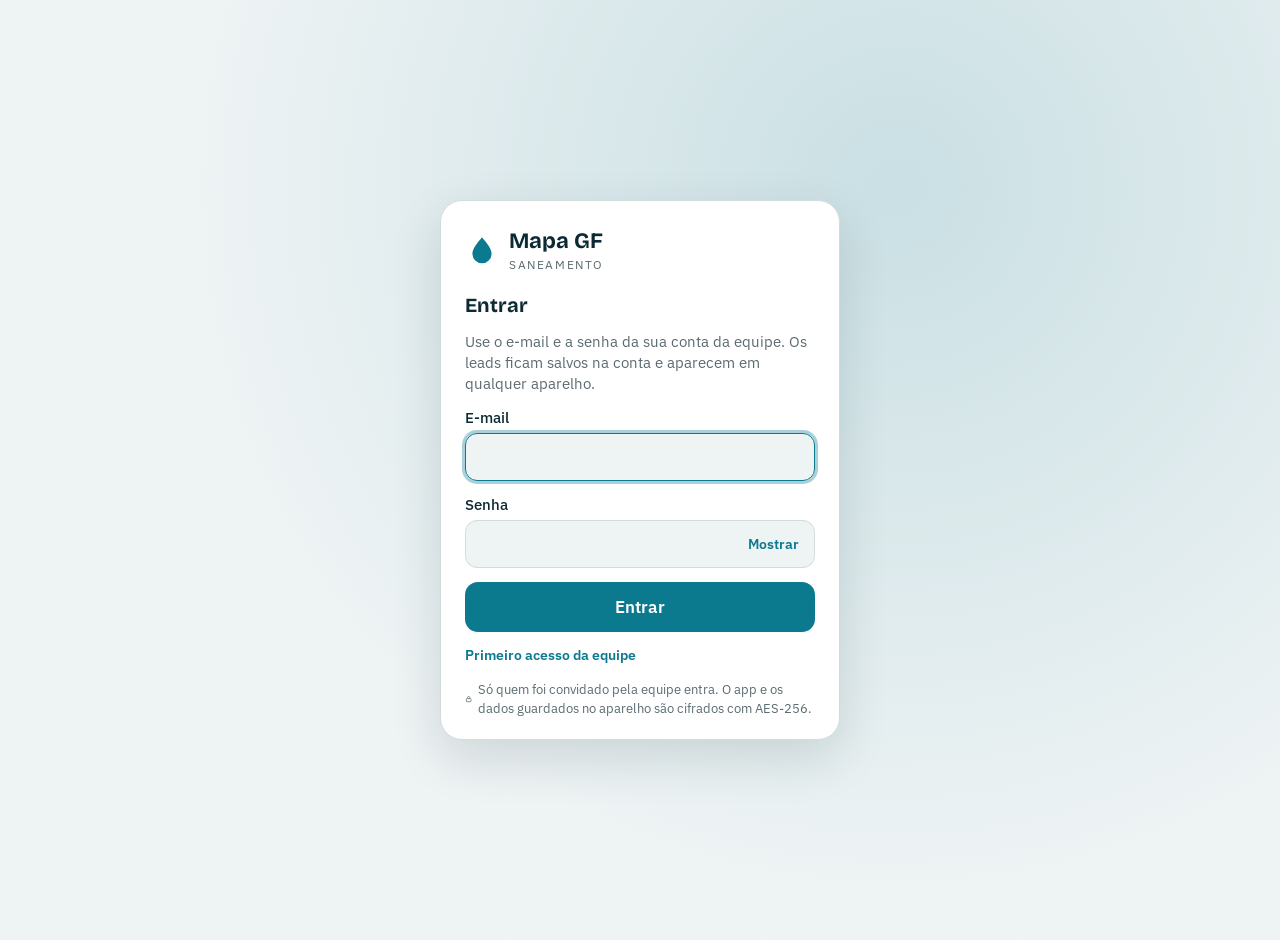
==== commit cd9a31b8: "Contas da equipe: dados salvos por usuário no Supabase, sincronização em tempo real Co-Authored-By: " ====
--- a/index.html
+++ b/index.html
@@ -12,6 +12,7 @@
   :root { --bg: #EEF3F4; --surface: #fff; --ink: #0C2A33; --muted: #5B6B70; --line: #D2DCDF; --accent: #0B7A8F; --danger: #C2412D; }
   @media (prefers-color-scheme: dark) { :root { --bg: #0A181E; --surface: #10232B; --ink: #E6F0F2; --muted: #98AEB6; --line: #26434E; --accent: #3FB6CB; --danger: #F0796B; } }
   .cofre, .cofre * { box-sizing: border-box; }
+  .cofre [hidden] { display: none !important; }
   body.travado { margin: 0; min-height: 100dvh; display: grid; place-items: center; background: radial-gradient(circle at 70% 20%, color-mix(in srgb, var(--accent) 16%, var(--bg)), var(--bg) 60%); font-family: "IBM Plex Sans", system-ui, sans-serif; color: var(--ink); padding: 20px; }
   .cofre { width: min(400px, 100%); background: var(--surface); border: 1px solid var(--line); border-radius: 22px; padding: 28px 24px 22px; box-shadow: 0 18px 50px rgba(12, 42, 51, .14); display: flex; flex-direction: column; gap: 16px; }
   .cofre .marca { display: flex; align-items: center; gap: 10px; }
@@ -21,7 +22,7 @@
   .cofre p { margin: 0; color: var(--muted); font-size: 14.5px; line-height: 1.45; }
   .cofre label.campo { display: flex; flex-direction: column; gap: 6px; font-weight: 500; font-size: 14.5px; }
   .cofre .senha { position: relative; }
-  .cofre input[type="password"], .cofre input[type="text"] { width: 100%; min-height: 48px; padding: 10px 52px 10px 14px; border-radius: 12px; border: 1px solid var(--line); background: var(--bg); color: var(--ink); font: inherit; font-size: 17px; letter-spacing: .02em; }
+  .cofre input[type="password"], .cofre input[type="text"], .cofre input[type="email"] { width: 100%; min-height: 48px; padding: 10px 52px 10px 14px; border-radius: 12px; border: 1px solid var(--line); background: var(--bg); color: var(--ink); font: inherit; font-size: 17px; letter-spacing: .02em; }
   .cofre input:focus { outline: 3px solid color-mix(in srgb, var(--accent) 35%, transparent); border-color: var(--accent); }
   .cofre .ver { position: absolute; right: 6px; top: 6px; height: 36px; padding: 0 10px; border: 0; border-radius: 9px; background: transparent; color: var(--accent); font: inherit; font-size: 13.5px; font-weight: 600; cursor: pointer; }
   .cofre .lembrar { display: flex; align-items: center; gap: 9px; font-size: 14.5px; }
@@ -29,6 +30,9 @@
   .cofre button.entrar { min-height: 50px; border: 0; border-radius: 13px; background: var(--accent); color: #fff; font: inherit; font-weight: 600; font-size: 16.5px; cursor: pointer; }
   .cofre button.entrar:disabled { opacity: .6; cursor: progress; }
   .cofre .erro { color: var(--danger); font-weight: 500; font-size: 14.5px; }
+  .cofre .alt { background: none; border: 0; padding: 0; color: var(--accent); font: inherit; font-size: 14px; font-weight: 600; cursor: pointer; text-align: left; }
+  .cofre .aviso { background: color-mix(in srgb, var(--accent) 10%, var(--surface)); border-radius: 12px; padding: 10px 12px; color: var(--ink); font-size: 14px; }
+  .cofre .aviso a { color: var(--accent); font-weight: 600; }
   .cofre .rodape { font-size: 12.5px; color: var(--muted); display: flex; gap: 6px; align-items: center; }
 </style>
 </head>
@@ -37,130 +41,160 @@
   <div class="marca"><svg viewBox="0 0 32 32" width="34" height="34" aria-hidden="true"><path d="M16 3c5 6.2 9 10.6 9 15.6A9 9 0 0 1 7 18.6C7 13.6 11 9.2 16 3z" fill="#0B7A8F"/></svg><span><strong>Mapa GF</strong><small>Saneamento</small></span></div>
   <form id="f-cofre" novalidate>
     <div style="display:flex;flex-direction:column;gap:14px">
-      <h1 id="cofre-t">Acesso restrito</h1>
-      <p id="cofre-msg">Digite a senha para abrir o mapa.</p>
+      <h1 id="cofre-t">Entrar</h1>
+      <p id="cofre-msg">Use o e-mail e a senha da sua conta da equipe. Os leads ficam salvos na conta e aparecem em qualquer aparelho.</p>
+      <label class="campo" id="l-nome" hidden><span>Seu nome</span><input type="text" id="c-nome" autocomplete="name"></label>
+      <label class="campo"><span>E-mail</span><input type="email" id="c-email" autocomplete="username" autocapitalize="none" spellcheck="false" inputmode="email" required></label>
       <label class="campo"><span id="cofre-rot">Senha</span><span class="senha"><input type="password" id="c-senha" autocomplete="current-password" autocapitalize="none" spellcheck="false" required><button class="ver" type="button" id="c-ver" aria-pressed="false">Mostrar</button></span></label>
-      <label class="lembrar" id="c-lembrar-l"><input type="checkbox" id="c-lembrar" checked> Manter conectado neste aparelho por 30 dias</label>
+      <label class="campo" id="l-codigo" hidden><span>Código de primeiro acesso</span><input type="text" id="c-codigo" autocomplete="off" autocapitalize="none" spellcheck="false"></label>
       <p class="erro" id="c-erro" role="alert" hidden></p>
       <button class="entrar" type="submit" id="c-ok">Entrar</button>
+      <button class="alt" type="button" id="c-modo">Primeiro acesso da equipe</button>
+      <p class="aviso" id="c-aviso" hidden></p>
     </div>
   </form>
-  <p class="rodape"><svg width="14" height="14" viewBox="0 0 16 16" aria-hidden="true" fill="none" stroke="currentColor" stroke-width="1.6"><rect x="3" y="7" width="10" height="7" rx="1.5"/><path d="M5.5 7V5a2.5 2.5 0 0 1 5 0v2"/></svg>Conteúdo e dados cifrados com AES-256. Sem a senha, nada pode ser lido.</p>
+  <p class="rodape"><svg width="14" height="14" viewBox="0 0 16 16" aria-hidden="true" fill="none" stroke="currentColor" stroke-width="1.6"><rect x="3" y="7" width="10" height="7" rx="1.5"/><path d="M5.5 7V5a2.5 2.5 0 0 1 5 0v2"/></svg>Só quem foi convidado pela equipe entra. O app e os dados guardados no aparelho são cifrados com AES-256.</p>
 </main>
+<script src="supabase.js"></script>
 <script>
 (() => {
 'use strict';
-const P = {"v":1,"s":"cUZNhVY7Nm8RwzaUegr13Q==","iv":"QlzVwqWOgkxPhOrB","it":600000,"ct":"Vy4BI/[base64]/QbiekZFEKyI48gS6TZAgW5vs80AWvKsV0WJ5PdJCdt05403QAGSM5BsBWd+Vt69hGkGPCUSriFAbDVopJS7e0k4tl5W8Q3xqGAdxpR9D4VQ49yBoXjZMu104+7phdsQicQJh7rCs1qSjlADH28Qo7XfzKnRMxCtHTBVHi/3xsv2B69eKidGHRAFxR/xiUJrPzz1mN3X5mbJOsYFaKCTWGCwK2DNg6loc43Tv/[base64]/iQmXS9NdTdRe0dCbf7aeh+pgKKRVnhVATmW1GTI+fXTBuiBPKP8lD7GKHZOvMQRiuSKvEIdtPqyxJyRbQpNW3newyenSs/CseZL43PgPkfwNCnmh6xTmXSioHttRAvRPIyxWVstpUeJz6ICt/f9pYqwQvpZB6s7y2MHWn5rrk/UvSj3koBcRhV6WHuEg+nNy8Kr1DjuguivfG7q6COzlVH65C1zqjzC8GpOUBmc78KcnoPFCXobY33iztepSDlilqB/5a8/lQ73O7goVBLWy1EZzCJooybzuwkfYhAvRyAuAfMK2lsYPCtPU71UfLMtI1lN2Wtq8nPsRIg3AI/ewAMxW1YyQEZ7DV1umokz8fX7KpBX8HShCyZB2X4JjqVSo73IXdj6nWmMiDDbz9nCs2aTBP7/fXGXr0sAwIb4OrUfq0VZv2abJN8jQeAgy4asnBTUJS4ZQUx3gztWXVvwRWsXaDxTgOCco3iuBJPPGtKVEmoZkTeJ4SNuAl4wEvLU2cVE7BDpcu7dmCWhBz8aUX1bfQQzg0HUt8NWAquKJozb4cyZUeJ6HwjhNGtvE5IQk/9Et7azGd9GNwSSqcfdhPoNMtq3a6vx/wbf2jXP5s2zv7VdI/IbhHUiDgTk3JT3GSuBR4KcW+cHcUZV0N5Eyfk3Iq5bge2kuDJS4917oMO2vc04GFNU1ZD2QagKbD1gmc6Lxd/Vbo9FqhfDd5G3/PMBnv2Vj7ylnRqtOcWL/cU9bXuTEO4+Xp9A/LTqrl5RlLyfr63ez74/[base64]/uhlygadVrzP9VuAi/1D8rr8hN4EFarcJrh9or+IbbdqzPKW0llo5GQnFvV+fzcKBnF185VADujgC6baVGAot73fQiQC93Tc5oqVlRNeI31Iba1PLLOAJ9/D2gvnbPY1hccHTRnWm3b+qT+ij/hWr0AB1tay8sUHN3v2kds7/Hehdz1plQOHl5uiFrOthsZdNdmOLB9WYzYWaQmq13/DTc7itA+i4Usx3o9fHvTdnoXefhbuaLfsj5BAaUwgTh4pgshcZ1G3OrIVdzY+FD0ouFaitjbqIFw/7ra+cfyrOx2NnsUVEQHHccCI2oRDln/gPQsjUnHw1vBXQY9TGnvHipkS24gl3hz96kVog71vaszAaiTgCGAeVScHOUZ+NBhNMsu0ZWszfSaAE9JH8qqI7BfRJRFctOAn/xsDYJCUlKZpGrb55jky6LoYPWIHjS3uFmAm2xpnHW0ycDbY2l1gjOMOFYg03xMoucqy9gUyBeeE2VPDI0OW++7wRb6GYXPxtQuooYJx/[base64]/MkmSJULS4ZnqCjdROv+siN84LYFZTonOR5Ib9Gti9elF2HiLOa3Mms5o9J11AVqsszbyktFv4k/WAiF/ZeO00zg0mapFNY9DOM/BthJZMxrMlXIGjvG3HoyNSmf8c3inMUf3/OujjaajEUKeJq92PcuAuFdsIjcwo6jBq5+b/+f3IhbcNZrGx+WJhrisHg00iBbVvIfKb6c/UXoxCACOaZ7HPmA6yEBMY6JGildpUsb/PWEvnOG0mcEXAyYdge+juL3eY4BEoDgwGjbrUCOP66HJFUh7v5p7KtpgpMiH+U989LEhq1s93BMjoNRbjC1zRMFz/8d6RIfoJ+HRcVagJJZcb+mXty0QDi1m2xREuLVjqkHVn+P3iSBw/dTMVXAjH91AXF8WQRPGc56EVDlGp+WYXPaQKvhFJqWjaJiDoBUElc7svhylQv3+CT5CVzyUxtJItEQ/qnjXiK2soKTJgGH5D81nOwkT1ywdi2Rh+rmYDxsS0nWKygjknHi4XCtUg2n+Q+v7yNUWmyqnc6KzXcQHeIWn8Qkx3gjmDOAQemjk3Fcr1e2PUxlhcmWPhcdl35/V2dw8tuMNc+zNuWSDH9BPKXLNmq5/g4z+pkgdW/7fsQmAjzix30nK+/IqysKL2ACpBJPXhKtp0HJwo1ZjMAPY74JodX5Xa0IShtx/2e/2aUgZ+uzhGznJP/2C2pojzwjgvszHOCivI9XTru4AlI3Bu7vqdgHQZbB2GUHLuFMqxTweCZ/wUx6Mun/crchk74QSz2HFT+w9fjVtWSNWAVH8tK8MFfF+qd+e05NsBg1DS3N77z5s4BrMylE7U1PYk3DKomNh1Avo204Usy+EMHfmfOv36K6N6TeFudI7Dl4i1u9h8dJLuFuqDagE7+ACrdpEu/VG+EggCyvHqTYEt2QdtoyT9JAWXeaaFiQ6PWNjgQDSccIahBDRol6Vz9ALOTVhweB/bIP9qach5Mc+BnSy9XmdxG9ISDx8yVuYrKtD7WEKrTeIoQU8NJ0wEDChN+BuzWdt3KOnzs1JMT6JJrT2/PZ45cYSkU5FjQvMrbX2dg0LjCkDXgl+V+4uMIGvyHlfNerNB/t9vU0qDyCyfhWDl1pCiQd1f3SXgzJ+W4hjwzLBhU0bqFF1HsQFPE9RglS+RknrDHreZRsBh7Psa+84EZJz6HMqjQ+CnA395iQEXxtNKmdh128HSXmC84zV1xRPWddS9Cex2W9tz/dhBUkiy1cV3vfJNVOvMiiinwujmK0ZuOBHOM14qE77cQGs0QPg0Yzfrai+RTWh/W4k6/c6WkuWgZPbIq/3NISASnnrLT68/nnkL5QCY8Gv9CGqdhxGoJbgVKPRhCd6Ozp2QgLGLeS0OG6nW9VNidWGMpArnRFVd4w3+eWQadmsgKQKFpgNWmPI8cyMhJKvDvJ3icklSbQ5sV7m3qNF/6bCvteWPxptTlGz6AgyJSJwR2ST8ieiHAQqtZv4rTcYOxVru6hKl00xfdbYeEgXJuF7TvhTZVMvVenrTLN8sESDPhduIbZ9+XNoQ8u0LUXaeaaFibX/TbRfQDYzZl05LBmDI1oHDYlEYctp7hAPPdnIH9A/t2r11CMbqwpQd6knL/rr7oGGbenRDsVp8exjdhysypiY0IxJbEccblMXti0m/LpoMvZyUnoeixLHovl9mSSPENx5RfwA3hxl7ko6EXRgE5CiL45GIX3UTou8wQjG6lQ9bdeNuP46pPxoHhgbEEECZDyyZt8LzRIQe03w051q4QCZvnCdlND2aEvsixQuKGWd/ytcOX8YXuaOaplf+VALCPkqgndrRm3tkMPD4NEBj6dGYWylXm25KNc5MOf5JqZNUnL8wVvImHfg8Ni5HoY9PKrIJejnMSO83tMFj8YUgKO0FG7+8HvIzMHzXOudg39xGc5SrkEgOGllY87L76SrcKcXS063Ouw/YM/XlHBchMv/[base64]/ci1JizaWd9Uybk55NUKm7kbVDdzU9uDdFB2+jzUaNMeRaIOUmCbJ234HxPRdApy2+7Tg2XLguX8mVS5U/j26SbApByCr90/YhbN0zgyGDD6KTpg+0mVxfcNHWGgwlvY9rTcmFbKfmRGi6T20NH7EHsPsSWoveDNCXJrfz4Baiyj/nvFSvmWIXUB7B5yeSZZsNtS1Q9NDYiyYQnzrXY/Fz6Jp+85StUbCN1yV8Td+m1H2jTGcNttdhzuxqX3mCNdjVgUx8ojNI+fug/cMoZQCz1TcVMy9VAGixnPAugakRLwQ3+yhMFfMzlNB4Q4cF7J9/t6t5N5uYOP0alG9nwY6xSMOcrvu/Y5JK2JpU05oeoDMBVhsH9AhqVpzzSn9Z50FlIcWx3B/ITzZ2snxiVWaRjlafdIFSSxQRP8Obne//kgWpr0OWTQTpPLps0gQi8bgiPt8bwowToU8KVJHcnRx7CuadO6APR0dHdJBALdLIFFvX9Fv7RsGjinfuzgVEbx1vg4MPfOh/G5z9+FRonLZhxNs2NMMtP04fLCCRdd0DF+6WBJz1yUeq4AjIlvdZOSYHuTBwOaxyjS61jiAzdBDuRSk3w4lWwC4t7kKgU6n5uSpk72hMuZDt9qi5/oFV42KnEtGJ4TW0x3YmbboZbImizVymKuJtxdYXRziHcvdK7C5qgaIr6natYsxAlXbqHhwpITEjwW/eAVcsvOunsDp1z/iPgQl5Nww9ZfQerbqjfuj5VUA5Ox0DASUASpbVJDw7Q9i7c9hoq6z4X09Cc3ZxsvgpXoa43Vd/Taoj5Jep/6XE9kNdUL54+Sc2Ayn2Sy9qcKrJtxUWaQEv7n+XIJch7tav0IuscACrZaIep0ncSjf2m2Vs7CMW1kj3gSUnB6vZd5sfqD/wdPIJLxoErMbWh87TeGC5/rCWINyCk3P5BMYwbjbLwt7fzjCK4gAi1kCvsX2r2mTx2qV/No47VCVuCgOhs80be3NqGMX03i4IKKpUbeuHUNDGT5u5zTJli6pSg9fuQ7vwXlRlc7xBczedjs+qEpoSRl9O4vkmbsP8Au16Ys6zc93ATtPgxI6nOoVbtOw8qcR3sa674+YZdL+QgAak1EMrGqB4TGaH5N3hXOUQaZFkrGsfSP16Enx0gsAAGjcDQL1VIKy/ypyD2iFLc3Jl16j6m5J+Hydx0UAnB/Keph4p9fYFsCfsb2OdyT5mXnYA125yHf2eDjE+p1jUwh9uMEPvCj9wk5AJDyr2KkfFCkNxWy2Tu5+0iRYN6iPGF190wcNr3NAKr1rz7Hcqn8Y0aRZDHW0L5pqT8hCBEFHHzUEclzyPz2+S1ydyz0mpTdCvBCgwXh1kLoabYwN/AfeYmezKq6wwg1B4T6AIihRp7Wt+HTba6+EcMh3sclYCU2Zu5ZRELK/tBAMjDF+Iiq4zOec7yN98JrrFsk/yM+Ky50yRkKqquwZVr8EfAcajXuMoUEijK0Mkm8x0gBWFyhJeO/iCyRae9iBXGhByiNd6IxQ04omfaJZLO8GMO/gJjna4KiuIijVwvDH0inE5yQIugE+yCejM0QddT4BzqrBKdvCwKRg33sXJfJNPx3FqnF6zb++P4fctNrZZVqd3c/8xL4fRZTcmaEMJ6WIuH0FRSuR9agSrdXD2rrkzCRRbZEoWpz/2dZtK5NWacmiv+I+nYamfWzYss9TSjaMZrb272K7NNECaC+oNl5GJ9rmGgRUTjGn6MUGuGx3VWTzNPW08sbSAdvqH2pI14Ni+XBFv6pszFUBruh1ezm9iuv74wONK8Re593Trg//RVb+PnMSQh/ddLEi461TTs4/MwVIYLzKbusQxcjj8ALzL4va3tjKhmVocA3wRi3f59+p9OY0iiOpT0jnW4ECTJNV4o7D/rXvY5zq2smN7tW4c/piVnPXAfleoPUGjkZIYTZAE/isAHMHR8ToeAYGbtdB6jurMBB858sLMD0rcijlsGqrJAMikwd90/QtQO04PEcR1DV1h8ZH8kVDd4Yiwo778bBOA7/SJDFLzbNM1ph5Tf7jeG94w/FNd76rW03rc4hNHfw4jcEqLCaCjRiTb+Kf2WJj5uk9D3KzI3104S6Egns/[base64]/ayhBZnMwg1eWOlHbi3Rx3L9rwKdrOUZ4eXYjSmErXKta521VqAfs4ehw0cCdF8XvjV4d7f3+y+rUYbngEe9iae8R+QT5m2llPcAO+C5r76ZTyv4ztbNL2uN/SaTfyY7Fr+KcY/gJN8j4DWiXbbT/biCTNi8p8DuuUWvXf9SMxY65fUHojYYfddcsxgOlit4yxJw4Ko2NMjgU8SsOhdmcdi0pC8ENm80YVThfzjluGg+MVS3wm3OImunvLX/2KeYDxt0VuAstTFGZFCo/cF8Nwa2es8ru3fqKA8QNIY7EywCV1JdQ2kzLbilmwgm3cP5hD1WeCWi5x3T8tCn0ElB7p8GRJRT9tyqF68j17JH4/xQu0UPUbd4lov680qDsOBGlqzzoJb1LrYWjxGSJlKZTSSNnvzq8soS3TTrpOt1zI7wJIvfDElDVOZk/mPdVKb79N1zH5uJoa/Tf/dtP8gdp9GzHwjbfzJxOdKPyVNbCACX1M7O5v6G75tBwSkxd7fHdRaBpFOTqqJJTcg4Da8ZUhPX8iLJfg3a/CcxM0v/1BHPmY/fpE6lDomQaRxDsE0ZwnGcomRdBh4BL8VPu4VI1Su0FJlP5fnt8XqV/UEensonmD8/HujFHhZPcIpaYTvh2JqaUZqiyffg0XKANiN5JIr2ZrClImQhUWm8IQbg2Kb5gBlBRg09GJfnCiikv9PMLQEe3nBwwUIg5kRZj/+CqAIVN8GQUmpLuh6a/FWNjozf79yhQbOGwSdD9ULcdcVCc1rbrIG9/aAk0NwfZMVO3h2aWfCxaKLLYaXamGuQhlhwM4gKFEb/erifKtAMMI025f0OF5w9NqzEIwEqfv12jYtEh44iK7sWW0qm2AfYuIZYNjHzM/U8xfUro1M1LIfuF+6LogqObqM/Tcaj4ORzMX/OkQO3M09iTYjoa1+h90lWMiikT6+x2h0mNIHsDorIMIyDTa+bLVohjuqyeQcxGKyHS172SVFhGmrBQlPujvgE99hYNEzO+ml/l06Es9DNqv/27x4Rv3zMhMjGOwfBzCzKpDJC8jeuoE2Hc9ERAi8qzAuAmxxa5thWxqEhXlqPcflVjc+vOr01MGO5VcpDTgPkpae+J26OGxKIgmBEKgi8vpvoIYmr+9e/8j/2VwaTm+6Rk+HDBnN1bht2VXyQG8z93xq477IzjSDhTWg/rGbaLzO25GLvS1JOFoUCMivpegFsENrBSD5Kh75g7k36W8tLsKtI941QGUcZ4cGo0D61PGXQkxGQ7N3AZ7nl3XPoPtGvN0izkn6HU9GHd8noNxXcx9LhGgKram5eOGjkB3W5VTaCyGlYKNGlbruuAHK35aWduI4AC8YbNXXFhtysYN4r9SlRX0/kBC66oemZ83tag6Hx7wl2htgscfuuUi7e1bu4wr7Q/8skhbEQeqvkZ7CCFoxpLGeORWTG+Dzlsy3n+qKA0lCV2ke9mICvfyTxQWtUzINjzC8ve0E5LRmadBStK6F5j7U//UREpN/3tluzkaWwIC5efhl7mOX1bupgHmXvbPsgvS+JYpLcg8f210do0DOnh5KypVH273z4etDlPK6uUUjhvPqTaAVMX3cyt3UB6ck7V2BOUhqI+R9UZRyB/8ywyvFwT8PRZD7u6OXYwiIMRutaXGto09Q3+scZFUK1zEZf4ZWHUSNVBCroJv8Hm5uvM4VzwSqpc4RbRwajeEHzmcCKdZhLqeRe4bD/9tB7IFR8PUpCwNIruxTzVisKSd+3MlFp/IMDX0Wi2J1XGYqGE2OPf+Igj6Fi70q6ly40ntWHLE8qO4sEC9/JF4tpqTjauNdShM0n7CQFKpffXKvOgN4Ty97i4LjCsuxPD0P4lIE1wriW5j2fj/iaTm8XbnlVEcI89HUyppgTms4gvSsWbTHR6L+RtFwhYuRupu2NqT2ZBN0czKnOmtB9+cvrAkj/AplowbLuApfsKgXjdeuktIvfe5qE8cps0DW75Nh1i4MZAB3QSSDdQD5ndZpvE5ONpqDbZiqC/BoWo+DVMs/[base64]/5GBsFVarxK2DTE60jWmmeauYWZv5OXX2S4muI7JhilchBMBr4BjyKQkt1zyV+rmi+UqIuS4SrO7gc+fPfPF76v96uk58gpsr/pRGdS8iYz9IwuuxlN1LkT5u/[base64]/4jnjFG+CxX0FWl62K9w+F85oy9qmyBQCVWTRW4wi9pEGZSw7YZSUpHJba9VpWjYPiFonipF8yh7z+9nky0oRLm4lylBjHwQlpaJwGEQKi68CgEFTzFZwWqkqWxHfTfx9FV0n35HqLMEwTI5Va6W/S7GquXCdJ9UoqLXMs/rcb3kd9yUcwoekwQqrO2nD3XpDKOhN2QwmqiRDalF4sf7bpWy6rhxRufXjO4sEAT2Pb0b3XD530YPNHcUU0lGtlWNbxrskd4MLvyQA+/Hadzr0lYkpxwhy6Sqta5Mi3nTdL2E0lsIhBsMGkAOUHSDB0Nh9SfvNti9/[base64]/J60+1SwNaHM1QFK1IMSk5cgC4CgGz5eVvnvyEmsJ5qXk5C152GuEebg3AjAWtcMHfL2K/KkkwvizQtM7U8AVBG1RbvbO6No1o7ebSLwXx4aDVuErKHjU8uDt7gd/1kqCduQsqKFtvpgOTs5vD8JsqFjrmbz9VFxZHXKitbKo8dPoJsFsFcJmaLwXdy0+dSPTuBsCNxv6FHc2OzLTkCekezRN+15dWOhuIMDuEcOwoDYawsC/IISC9gJrfdEEgIKGuGqVxPv17xExUxgQU6R1Rep1SoAIhIYg67Hm/cyh+jUFVuxqmzD5hYgU1Zy/Xvw/8SBwqK+/VjqwmQry/VHaZnRlsTXsAo9OZdelhj7bfAAJjzR3WHYDhywBCtb/Sh+FGda8dINrLsFHwaJI09qTzXm4rosfUcsjUIm0m6ePhqdZgEbrATdbtG3czXbluLXEg59nB/bt9yZcN3Fly4ZcEapySQGvYTdX7WZeucm7Wmg4SC0bsw/r4Zp5RPkZ8t6iJp4bp5nyNvi25HXR1cWiIheDJ4H2daw2Dn22OSBI1A+SPIcyO6rsYyH964i0wp4flo3qGjSUwDaA4xLTU2SulKQNBkG+VsJGxQmH6V1KddsVl3e+jHyNaDh745cfHV3oDD1sx/5msSowQg7tAH4uLnbts+iMNwH0jXw+mutn94ymscXqi+pVyQcaDdN8qTmV3ddtNK/dKYpOe7PhcnmsG5ASOrAcFFLwaa7REUql/nWpR1URVxsN4hjLI/2pQwaYYLDrR64oyU+LyOyvpbZVVBkt/gD5U3FAHkb6QWcRu+KnxXJpwr0aQvRNB0nCklD15mgl74b0embTc8nhPlWLERJmD+zZ/rmHF5OznYE0aRGURGdgfa4R1a7cefqH1WhcwpQ1rNwFuGhPj203j/9WkkjbjRR1VNhkJDubeqzl0CCRWKRYvyodL7YGERq6nVBgTOX78z3IZJ68+Ol5G1hsf3NNcY+9tlCxkxNu8g7w/bcZnXowgT9v68Xa8+AdBMIhaMb7VuiGSTFRxkaVzpPKsTr1l9z0nbhRGfL6UsVHhmxlEgVJ1f4CEpIoHn9j19Qh7lUE8VKLbz+VVx3JRbf3dvDBY61RvJs/Y/oyiKDk+gwstUizMGdIJicSzxMmsnfC/VGDmrOycGxwVOsMYdEK+VWgNDfkayOBYeY9FGwNzSym/1BuwtoT1avPRekkVLcLYcIZibfrRndgrab+KoL6QfAp+NBRlHu4YmdGzZwCB2mxjuj50maC9qs4fMmFjbKcBZLh7JnYVMkexlGeBhWp0GF2SKLqRed0crWJX9PVZbV8x2DuMNCWulToQfOm0NCOh1wTJbUlVbRgCS2R58nTX2opiHACl/xjIkO5XrgWWsrvJan4pq6WXUzq3AgyfF8Az/OHx6GmOup2hUrP0T/GJB8EFnG7RxcG0nhm7C43jQEIe7FhuN23e3SmuDXQxAyFSiVKNy+FfUSZb7wBeNcAaB1xOWLYX8rScL2879TDdw5/NpqKXVH7YBQ9j/sNv4VLTRmlKLQGu/5XWSuYCQVuLlrRKwhv46LKpYz9UaRd4l7l1YZXuJ11xBRhGzDue52fuqGOMeaDVFdzNVFfITPd/dzYacda1QfuVXp+Znyju6kfQuv4aRy5UAx8z8ESe4CQpIeDlUQKhGraikqYDzltxXhAaoxsxeNCADWip3xSSTN4UACahLp9ysjrRzqKVdbyXMrFWrm6PqHibf4jx46XsVc0K+qpfJLvNQjXisHiu3wWMrD5vhrEHNGBjhcjelhAsTMjuowiDR/E8hbL4q5pcBxvgAMdhydrx/TaEopn1N4+4pEMW+puLO0/J6PY8tJ/PDlr3goan7ZGQN7Qjn+Bb5s+QuIqUndpGuzCc5yhWErcSBZ2pq6XuGHS1LLJQmmt9yZg5gTOTWS5pkHX80LDDp/MKJxZpz5bvZpc5PqfUBbrgfmRjakX4hL9U5L3DJMA8NS1iJyO2nEzRTpR9Q5CSyjp7KfOojzRLDXKv0CCg3YDKRP9g5kQBCg6PbfQh0Ak4qI3uUOwwVFC6lSepySr3jrmitA24TvESThSA6XK0kStT+ZH4Ei4j6hQ6+nkvyTfH9+16/uFtKCO+yDjn97Ycow/x1Efiiyfrwy4k7atg3/+Tu0YO2jm/ppeTuo5sxk0P0qjrGkUTKv39paCGJT+sddebyeOVUVqDpP9NRoK2foThpAhXaLWttxORDrqy6s3NQvhK8wI6Zqpm+iUVlxpssRe4/qtrTIfgHS2ACOWcklBSeuuxBe6V6gYRDxMOMsLGa/V/eNZbqlKRdE9Kr+7Xuy1bFGgzVJPXMK6iTFw/zc/[base64]/rOCEIErjSXLV5KZYPyC337En4gLl80v3Q2LcIwdeHhUHBHbc0Whi4QzZGYOcrB09Fdsu8dgGaHeysMo6r0BX+v1OSd4OK78SQj4zd6pZwBeunq7RCz7S4DxVYSgdSw/ywI0QqeddMAs9i00CqkaOjxcaSCph1OCBy/BH65OrUGMoqC5SckrsTidrWsP+taNJwmTzmb6TAs/Uma2Ub8vfa1PpWfMba5D+Wa+RFSvnKo/yUfH6+Z1P26JYrpGqRQNwePcXXzqFB2qTP/sTRwl3MP/lnf8uZ9E3hrfROcJAMSTE2kHK3MPkHhv+2GdAq4vt97qf5K/A7OkDlSCDR1aOlhmr/[base64]/VKsN7NSfy3hLkXjEvdWW/[base64]/qERvKYUEXV153yx+DIV3jxveeYApwZJ2q0jf3qHtdtNqgLDQ0YAtDWuMzt39jF0oUNQvkvcASP1XsDdzLuF/cYMp07hfKtUZtclewagj1LUGze0fSu6rl+DL6jb6wmaO8PnG5XKJJTmMCE3HWhDLZiV4vyn2B+JvMYcf4Mc0c4AeJ7CDKpe9GBOFSnx/qcWRNCsGx/[base64]/a+2tAr1uKH3YrnJKLhhIl8prAqJc/Egci0BnOBZVU22nFaQdN5U65NbN2zThsm2hfcWj51arx+I95sxwf8IHUOyRk7r1Ab7OiKvWMNamGw50eOORiM/D502LB5WSVOwjYyB1rplGouDnWL1snJ2T5jeM7F5Kt8c0ES6IJiC5PICvCbDNCeOdPLzwIUMazDupOGY2HMZ030qOJtwIzuJUhKE0jBvBuhJQunQLnAMGZWBcmIv+EyTYd8o/zR7vOgKU3uozCL+ySMfaccgdQCB93NC5mDyaOIqBcg/i+dCehSCCnrQ3H6b003SmHIlwgdFUFOxX9knMR+M89zoxTcs+uNoxuuep4DkQh4RNm2vze7+ZHfB2Q6cqWh7s90muV4GmAnysy+m8zYs3UuZ67oGv/9ajssXr15YskLhqW+R1MIdtR/j/73rnTeZJWaGeA0CICO96lNfYIOJIEnI9L2tlxYwEmEdLAcX4x+MG5EGDa/fedFGYDn5A0xNKXTRo6UW+s6jJHW1cTRF36TP8ueVSy21V1/2w4lWOt3pA/EiZAXI47VyED34lD7EoE9HJFHmwrRc0dVUfNIPKctDf9nluObFbb2c04YACZOTGZJ4NHAmtsWc9a1r95jskzeqJATWlQkRPZuiGL9qFMJVuMdMRZuWNgbf/WxL5S4hqKyG2dFJgaGT5t6+Se78C/IpByLLzxzsmbJmiFXk/9qntEYkXCloF4vmb58vY4osAdH3MXAHy0DAr9LeTMzSHN7oUJB/1qpmpuTOocrJBNJ5wOepKVHcJvtUN7jD/1tybfg9UivhBODrXgNRRvygMTlMF1+2FPthfsN0Bh1haxveddMt/[base64]/uakIpU1pmjG2E4M9Yjlf4u+9be4M6mBdiTfAV/wKjj7IEBTx2cEzHwUF6VppP2hGvNtXzUqXTjB+lYHIgAXd52EovN64PokS1Ns30IfhiF1NGaAxOVhcfko3YTUIlJc2X/e0BZNOrLluKVqOOX0pDDdezD7lYwXNjL32yMC9FL9TW+0+FZE7PeyQ8r2ryCX7z/ceVaYwWlmFP3YlZKQelEZ1z864Lk8kblR5+GvMREAojDrETHc6tTT9wIaowFee9PN91E+TPnEfRMwWFoG0bulBg7cujuj2EYX/1srPMeYEiS8EjSwBdw9eid+WxRyWA+z85oSfliomdyDn5IeVO7an8g671ctXPio86SZIjNXk6VMSwm8jJ1jyCHVDZJZRTXhN0F+9Qdextrco4tR6EPM8y3nlMnpTfsPfQO9R3NXT3+AD9kWmfyiyj/HqDknWqLpJ7cQhWzD0CfM+GqP51rNb7VhLwL19lvbxsxxXy8SN7lmnVMzddXZJBxXm9lEItwU2j9HgSn6UPiP5exec4vvNAvo04Lzxllg/w+Wd2aekNbWFHngWKrYw2E9dOxTtfNxfP33wygKJwE01oOt77hyMMsa+9HeT0bI0gCmDizvpgxX4sRaZ0gjmuVNMSIjJrByEB/Cw4KKNlYogqAD3bH+kslKNGDlIzGU1WZyz/L6FnIv/PnY9NJksOHv1LZJw9SCNThsHnajB7eAU6M0yXYREpudMP+UgdmsN78fXKujhmc/y6B4k8pnj0OeNAimcmjceFojOShsr14sc7R1tOTXh1SYh76UvHuSf/NfWzq0m2Y5+pljycZalLjkRaqbRqehNVv/I4fDnnA6OuVGzuVs2rT1NihBIgeYK3eBTvDVWbJ/lbu46sAaWNRnz1DSKzkuRL237yTwPSulTbarjM2cPcuhK9aM0TGZ5O92puwzsF0sLrf6tQRTAuB/3uzCC3rRDxEhOPKBycZBIEN6Y4owl6lN7PM10lo9Z88n1mt66q5J2vqW9v6N7dsN453Rz1uhPbSUIab1CMErRQdjrPQTdekEQqPDFT9W+C2GDaj2wWf3PMrObr7PpHUrk+9KfZqGnhmJTyRPevVE/0khiiLZ5nxgwA/8YGCvjtFwaMXtWNQN8cY6xfHTch+6tB2vQntJVoLXl6RLc7oi4/s9TYOs5PY6v2sS3RwHlIC3E0gOySGlx6o2s612rtAp50tLZMP3lpBp5p3sLZFs3isukteqP+1mfbYcwYybnvSWwcr5zGsvvVK6O7xYEh7WA53Ox0lV/Tq4OZeQXNTJYqfaNdMaGXEen0iIkTQk65f5SoRQtzsbB/0/DDQ0y+DsSbw1OwzcqvmDSQmGaHbfN+OiqW6QHLNBrhK+/FYmI/gS4mRI6H/kWqyWQV1rAq5wb9VkJLhB/JhY1vh7RsWc/k3e/WKnbHmHT1g6OK8DzajaHIfHgWQ/v/c9tk6HJxRcnBh5lEWH34keJlDUmMVNBpgG3E6/6/RFBr4F+5dMKqt3ut18GsEmQ8Bppftgytg68G0QS+s7y/5et8QlaLsayQfiGltypb5lTDaH3T3CRjXNEUSU2yrRm/blZMomOs2wzr5/WjUuynGBLsB3d+0oihk9MhvQ5n1PQrZODcEjf9+2gUbtzsiNAyhhdOoYPmDBXc1PMCC+5quH8AYS2fZ/iShvdQ/wPFraDkaRpkRPrmoLjSvJqu8wZVlrR70OKcQvCZsiAoMxHS3JR5gMtw57viXxV4gF7mwyT4f/uV+oKyLNf40llQquk8JKj1cOGXyw/suiuRz67rkUM5z+G1hGQ2HBT2LjE4Z333JS7LBi/LaAy6qVQBhDpqdgY/NIZeKw8utSsn48FOsMKsywuZ2KKl/6NKp96/4NRAX7xXsIERc16jnUXjo8mkSUeJzp3X8O7HdiHDJ4jTHZdNaBqVG6nK7D5mvTRPb8VGuv+8R0VC/ixxPXL7gn7V6sNQTGK6XJDEhlfe43eKDsflqN9efVeiqfXm9a5wbRXKzXCp3aT19ie0PbUADXjToDU2FN5iwmPp4voe65Co9d7yGNIJ08x3MOVy1memwa5UZidWrzFfYVAVIH1WY/[base64]/xHHRD0wV933UOgoLH5cyS2FZKK6jF26XGqKDspuisRr2fIR+4oWgl3kRBcd5qYX/6Jjo8Aaq5raH5c0h+WDiMSS6taCyuhMHo7OQ1h38PZhB64IY2T28fBBRKPT8ABQMJwYnYjfBoPZgGlLQ8lTZ8DwcBUsXo0rPEtmOavzAOwlu7w1+7ynm8dMcxdFeMCzxX5ZQmVpsvAIa0eUqAKhPBF1H/y4lkeA0rqz5UAncCpTYmxskQOZbm6ySeFvTAYqhxKHlD1MD28DWfcP1LeXBpjyK4aa7gbisCdV2Kyido86hFnmfZS9eXoLOCIgdfcT5GezeuPwPVwp4v5K+yUbmHRResNHU73ou6YL5TRIgXRPFCcSm/BSjQzqmwKdWwDJbPWFaZpxxarP55PhNsop279m7ECPB4rCly2PsuCOogtatmYZwMV64uwPEfnKZE4vmGt5QyeyHdSAqTvbjX0eef8LYosBopgbjTqmVzj/lQabJ2cyJqt+uGRZwJP9B/ZIqlAc0pmrzrcUyjmsgqyw0SbVuuZfMoDoXMff/vlyXKKrDahGQWjiwgp3M2Z8mlafNBCx9ONBjAp6Q1A+8dZ0J7OleXwm8xR4b75AfwMAyjMxraPwkXiiFNMEBSVbjm+S3KsNOrqeIt5rhhO5Lc5KM5cs7w+upzhhFiC6sqkALav3IbU/uJM76wKetZJK/Qmjpla7e//R8EXPiG4VVi8r7tiABmwZVVVXqnlwYAIuWI5/UOuWz9NL+wMGvPuDNXozUrbhJrUGWTecRe0hxOrsorKeHhDMPHRMq3ulSs3PBORTsCIu4rsibckFdjq04gKaWwTkfOcwWXM/Jg1AFbndGbNs8vdyda282JxW4hY2dzDeGcMFSEmiSWORsS+Iug5BGpSWL8dmuPjuoAiP3T43CzhKnyaJqTooBtuME9AIjzBev/H4jZbzXV3V6JVpWh2U/3gNIKomU03OOiQVZ3Yxm39gZ2xDbopuox1jmiouM+Q7n36c/t7/couYJE9xUT0Y1a2W9hLIG8uIvbUFcMYfvzuXYuZqz4G600vHhKYNwV2F+qei8Tcc0HoJV7Dc7epOStop/Ign/Jj+jpSUZjHmO/35utLqeCJluVFnpGXcrDDPEj7SuIVlsh4iMNI4Jc7nPpu1Yjk3umH/mXF/dGOlzoE04S2upnW5FaOFPR5otz6b66H1CF1mHuVYeIN5nkvgp3jljALF/aCrWP95ntK/jwG4BeGlqfGaGTeQRPDpFRPOG6keigQASMn2qC/axvtyCLbH88JhnitEGQn7CqRn66xxKPVVcnjHL/ELVEHqv2R+1kMhxg17pCRd9aOC1vZfNrKuw2FK4aGBZG0udsHN001vcXVM3oufpM9LjDDcGVEgwty9iT7z3U8NqfWp2S2rVimM7gah2QP/bktheffRFAgFXzP0yg9ky9EFaPhWO8EGBXEWDJ+6DSGsEJC5WZGMUFsAVXimzXAhT30/mWXetHQOtIlUe+97OI8uSD+qDdwi+UxukPyMdQAeNhyw20T8wKpYOB43GtxLb6LfQS059IFfnDejwVAHkdhBevCjfsiaHBJFO6iK0yxBKce7ZCGmm6yw2M69sZlDOARK07B/[base64]/l35mBbO2EcRzbvdi991zU+G626mtzXiZ0KThDkjmPOaIRNZBibg0b/Eag31oBZOXt/3LMiXSiFYZ0Mg5inqW51a7rEUXX9znF1MNnf/swInh4TitwhzNW0tQVL8a+7YOynyUm9wN0/cOMA8PhKYl7VJFqPzqrM4dCTPMM/xVkra0SaERTkgqAAJXqupZLSSkUdGJbmGdrcSoded2PhaaEUOemL+O7GvEgSGiKFxVb+2Hv/bjTykGHZM7PbinwuaQlsYKcNq6UKiig84CXWlPjlAT13PPf4I2eY21GtOn1XfumN/dJ7s7bFAWlgvf6kMp/WAKjjSAG0Lvt7NmG3keC4aXsHmxYt4zCVEscjDAs/pzoI1m4EfbuYxougZ3Of5sivZjPEPPViID6qETW2Og6PiR949ejaXsgJwYjRvJZ+Dcp1Dd5F8oHZe3CB8uFvyIe1F8qXIPd3D4I2/xMszafvHz+ksG4cSESYYEkJf5Bd/0csZhrhGV8fuHhxJjX/eNq+TfZJi5NhPMrn2pZZRhWB372IVv0pcw4w6+bwWYdwRLfCaJVCX2Qkct2tnVnIxpqcJMBeZk/[base64]/jUYgh7Sc4OSB4HeQyb1feqMfJN8ZUcVYRDIfsvOrDjXONaGcum6CbOGfVaGl9eQc/kXX/HYuVqupFXCyoww/SBhQr2SbrXE2jDIoSygC1ulkCgAo3pf5Y+VcbUIVZ5xZNfvkAJLrVWNPVTjl2rbdYemg2Qw9gLXxV/NhLYySommRPhXx9UvEukjiPj8zNHXfE2Ei7WwgC4mwNSC+RvRPjuN6k6KLNYRWe6/P5Ev3qtf74nfxRIgSF1o3gx1lc8gWTjBS5jMcIKeqOmZTsmFL1OfIC50n8iPgdlFR3ZWad+zkEESAWnwtn5MkNvDH5r7h7rnYAlGJgNca4LBd7uXpRA7EP9hk/+tJKhmu+E/MfXkb/mICXkdCQ9W6udbAlypNihh/GL2XZ3PmnY+bcYDctdqMpWa2Yci1hi0yOLKm4WiDO2oLHGKdaenUPX16yn4oiHKJ5qINAYsmrWpdtaslL4Q4JW/ftQxMDJm5H1E9L8vVU5EAN0OS0v/quY7cO1i+w1JmnG2N2ayPjbKsNnw63GtYvod0ag9b5DfSptP/P6E7O3UO3n4POVgW8VGypxjfK5TEC6I15a/Iy9ty97qp6cl2vIF9hy17tFBxapwa+xupqNOBvTK3KLv1MFF9Tzb2T4+ls6n+1Ay0yFxTxo01/eewPVXUucCUIYrx+9yyJAbcSvIFYfCoarF67v6CKr61BQFkxNl5aEMhzoMnhhSaMHEr96rm0MyOexKHZv/GTwGTJ7eNKZmju/1/NmV/EGVHtalzaO/kyAvITahpj/iEgJ6spcdtk7E9CsRoqbmPPB6tEQhDxFGObfefc7tPCqtH6fcgNSxNCx3+lHSZlZzSkpBiA/h5aEkysX4AeuoD0tEEg4Ja88hUcRz6q+zz94IrHD2zB4knwfvA2K1rvw84ywoyUR9IoPBYqOb25Trc7BvWFKMoGm0Gab7V03qlb6adi9+FsONVUFh+l4KGkpLEEQqvRuRqJ5y/ITnMy75mbYQqMrD2Rm4gPO0NZbR9xEkLz8elkVmLdoh071nPiAFIuQrgmDnLnsXEIw1DjRQcneTH0LsR8q8aEem2SYMS6zxWFPvTPfMIAZacw/LotFsu56opRGyIijSWcHl0+fjdteOVFfLqIh1pNkWHFbW1ceUmPmxrn4muBBSYAVZKisauCIeKWExLhrUFT8KnX7PKiXjKtinE+Zqx0iLNXoKIBsq15ZwTQlMf/9yjJUXUmHK8IiiZvkqfBY9FxWTlzfLakb8tCTElzXGSCLFlcI2m6hQ1ZPQjpSO5cFkwDwhl34ULNQXhN1Jgm0HrLYdBillAgdcEaYsnEhZrSXI7KO0gaMM+wPKN3msSAmzmRd7jAsFpS8kRRLf+7M2YIPNXTzbdoJhlA6g5L3/fJ3IlyC0dmoRmIoyfnvRaUXLXuj7oOfdcrk4PJvP8ABZzSieAfq1V4SQZdp3S2sf1lVUtJ9bYsKQYPSCAjsbFGVQn2cJpTPYr/WP+xbMCcBjvsHgRtoPjm5QYxi0c9oYM9oA/qdCoVL0poX17Gx+XYuDq6sywbPRcoufk7+P2t9Gm6rH8jabLaYiFspzEeImuaFFAuBGkg08AsnnArAUqhKysmTZjRCzGq7EnDFP55YHvUwSQcpH3GwdDXwT9hekcQa/[base64]/1CexWepSouGfPY4MUfg5kMKJS3Z/R1QAgh7/j0v+DeoqByoAv4EcrGFhlOTR7SrfRra91puzTqRQJ5TUXp5f2GohWy4NwunXD6R3YdhQpAXDDRpLIq36gbos3T69u9EKnjRrfFJ8JzLbejrbt5UZnCtBUfFMDLwQBXxyY3AzCjOXmv5lfFeJiYTbyqDEKN/[base64]/eluz+l1Vg3t1WuoU60qsOJkumhV4sYoCOK3vy9do3dF9C6XmCozYK6exVw7jK6ZF7bolyZl+A1WjV1110xFIlfNP7m1XukNKAEGkJpxLsotWK7FJy2m+UaCUmqobuZ1yMW4K+cMAnf/QBzB2koBPpn/s62v7M33KH9Il9Hh3oVE5t1K90ckSJ4m7xZL8DaMV2XBjKTFBNbBwu1T0R2SpV6m7CzPKWzGaJkZ4pCh5CbhTVghSKx02OftmXOCSvkVP61mJ7iH4PxiX4r90d70C7VGuxfWgxK53zjUwblPBZxZQwaWyyo3ZxZ+7vYc0PNwU+JpAvLUGo50LFteed2E4fczwr/fjJ0/O2x0K2LSUMoYNqta7SEnXpscsNPKXMR8bF4WFxMdGEaxK3gTvGCDxRg/fctlQ2X0RLLm9AiHGxN1B1xIcmuYwgRaA8kaVGDQuhZzXeBZUOkA0NE2gbBnE85TOhVPNSV+XhCl6uOWMIi/SrS86IisysDeobHUPfbGlsBzG6iOqTxw0oJmHRjx7s8yUmnrQbFT/qQzSxH/dq26YR4EvSrTF2yPrD8gSB3WPZ0NHHm2wXfsY6mac5GDj9O/BL2bIQkt1/lz2ghT/cfUS70kgpmT9gyENPsfC3ToFQnbVXBHwYSyMJEYIh/xn2gajgX7K1aZxpSJ7HXywSac9R7Uy9TUVA6kHwXLwwoObIowSvT1qzctx7DzorYefqVN7vBUWzh0A888hBZaGp6Utv0rg5sMosO6+qE9H+a0Yv0lD9KRvFJCZ8zGSMeXOiw5eGJiZCf+qi9OciPMO/jmBl0OnzwR8GU3V2e959YHzavV2H3pRiJXPDQrCFNpLMaellEWL+b0NAAInA9lKAmSyXdLFJaOtfxXDMt4ndeaF7wWsgtvxJ3zIBjHb1v/9KzdLdqRnTmOMs9JLw0uTqAKJEjBVlu26/y9O5urJIE07GZ8Ov4jhrmr18Z/HsKOmBl/JYYPRGK8xgfts+gIncMJyd7BLLNfrJrmfHSpWLV/+9xcxlTqPZSkZxuZwKLpdSILR0JY5UhxJnXE5V0v2XcAS/XZoFNXJI2NBPre7f7MPpn/qKDeFicq6RaoMID9Bm1xf1WOdVkt0NTnl9AVmap4kONb4hiBk3tAbcFfL3tnV5zOapFw5GIoJDnl3V1HbCAlJ2/JRtd9opfM6gvq8XTT/cTH/A175Phfx9cKm8YImPOeKdCLCrdmFx8ZwTxlreB/gIsoMWLawRsNYywYS09Y4jNi0ycghLHnihNhBTHwVV6aAnI5Ui1rRpmx/oD5AfDS/8IWKVCj2m/V4aPKa9TlWuil0nV4vwsVhrP22TN8a/ViEb8V0Y/kU27f/V9kZT7TGsKzvqhvbPTPJfujy20H7tHeloOFf2OA9UZSam2TBJ5rwG4DkEkfReQ1U+oqdq1ZwD4kZwQuPNvIdJGDisdNMgD8YdO4Ce3m/EzdcduTubOpOyBoT4dY7sA6ft9K4oZxGS8m+XYA12Fcoe+HSicSNlaRVKEPqEb5x/dUpx/vl6+bP4Tzf1QMJVWnWgHixxwrmTvt/JAIzII5xdFJNldotZkXqvvgZ6uRJh96wExJlYUmFpS0MVtzUcLFVvdIJleP27uGmUCPE3MGJfBNljiCyR0l0cMhH7B9NLDfFPuoi4JGLyHdYD8YedZ9H0YAywiWj4v6wmZtSW5nx2qZ/vIKP1uQV5snEmDeeQTWbsp32XrzKdhDfyBOvfmFgiRC6sXTlZ2HEnlBWultENnu7Mdr4prg2wwc4CF94SUkWavtcwfpFK1oLJxhInq2ShKL7DqtMmSzHC+LUMj8JjOC/+aM/0Fj4jvMo8qwMSU/12EGCCs8nWenQuoW/fhPssJGrDWfEhurqrhmkO+FT0TZhcftAZtFN5PanQrvhSxxRSHmEnybr+ujObVreA0PqIfaP5iKM8BfxUE4ZqyCHdsUImKlX4j39D6lfZTXEFRauiekfH46gUaOZXtjs6rcYgbKKWtboTVdZQS8lPBXNRU/87AjKyUkOqB/Ae+kj2Ppnm1Jt1p2w4JEGNL1cwld/Qmk2bqXVBpKim3UmpyPahJjKkv0cfWXXazW0K0tymGZHq4H4O7BNngO6hdqB2rtsPDYAowNwsC4GAvAGTTn2HQyW7v8m+sB+JN+iypOkP6ez9nD0AdVADkGWNVykcNJdSjtNhSYm9hJCZcHHjKIcpT4o8XNSjYfWtmhkn6yaJvrCWhkwDXrXqaJHnH3/QvDsnfW4nFsFJIM9Pyiw+cRoSFVOyoHzn0m953QuRUpK+x+W6NE9opqemd35Q1f8tD/YSxf/eaPgHp0bHvefcU7krrHg0xy6gUNNm2NXC6jFD/cH0qF7pYjYOWoy3w6PasmcDrlvkzCykM3qBDIHKadGXx9z+Sj4lX6CyyCNDYS6vSLyn0zDjA13nwPTEuF1zkGjdHfIe2K2S8IfZW38e/KjnuoIiQNwnnJ4zq15owmZtTzLQrYz60r69WSdKT6mqdHUgWqxi+0iPZiGoELxvTTGWAca557KR5gXSw7qHAAuuUQfA2YJ48VQsSQLZQeEbNSIAvh7AdFRfuBHsAG8IjMadyBDXWdQ5RxpsXYnGdoHG+fPraLdewabdh/7+M+5vN0EjeVeQ7sUr/KmgMPFcxC92oF27BFurscu/pCurVh4g81Q/7wkj3JJPf0wz5intRgroAeAHYz8pDA1BOcba9nLPU/JxqXwRdHF96p8VmbkmCtNbPH5LLxk4pgGH8YCvEAYOOILIRRxrCAvys657txvl01NKhohOyQ9Dh+illlx1FI1VNyllOUr0T2FTOUBoGkaDeblgTezBDPIR34qXobr5ntZA5vkFtTZnGw5KSl8J9matYt4Fiu+v+fuX7X5Dg2EFL/FhYj0xlXZ7EIw5CTYojdJuoZKf/cRODY6PUNfaQJA0Mu39QLM/xk2L4batRs7H9y6TnHGAo3spd6B8RjUgmYgBjj4BYjMtOwtTHAW0SIFX2tjE5AakZNh8HO45/62BwzW8XRjUReMG3h9Ix289yhsfoWm5z0s0IvRLzW3dVbKooKkrBbqYEYNglZm6D2ZuoubtqPBsy7QG29aPOSrdXr6vYx8Ody06VUUIhvNY6pBxi/[base64]/pplGPX5r9tH6a6VIKZ2M+0bHUkzDD8PHiaZq+xV8ETwOHckq2RkvFHiDFiqsK1P1nElv3aeozmB/[base64]/gaRLOWT+CySXqQeCnyhBZNirxb38X8q4mPsWvIGdMXeIHxzOyY/EvMkxxAVRsHCaJT998dDavdlrBQwqNNkBxDMYfGQcH7zJf1EpzuvyF9Lqo8rIj4FtniLZVIQ9ZQefkGZTcaGbKHMo1G2nfTZ221bO3WS//[base64]/YMY5ggxketY2XqcxXmz45j9QuQNf9cOj+OVuN4PjHK4uzV6/+EnB36b95L8mgtYnaDZ4TYTOe+unHpe4gb3N1boofj9OVZFC+lJo68Pv+WXKtHDHIRi/DlvlJlgQuLzZzmZ3NB25mR1D83g2jUwJ+Q+YuW39c5ooeDK0Ayr1eFskSrTjbcYHasmoPuC2t6m7jmg4UuEeXINizjh3ALn8xxreirPejSB9RsHiqY2eff/GzK24end0S9PBwTTYYCv9rX3MQKDMwiZPiEVUTOPFKJQVs8AglRyoydxGye453vWr/DlcI9JXckRpEQEZ7gXARATBxmqXxIcnbK+b6CtiLYqaKK3P0zN2t4GRO/SWeHf1nvkTvit75NBX7v2wYOj8zc0N+gkJBglsX5eDqB0uqv6f81i0OIFFOGDsaBp39alfdu2xhIsinRE94O/1DGZpRG940D7pEGKbhFEFjSUc1qVtLY+ralNavdXuSv2fYk906J5wREP0iCN9SUBbwcqRcpodR1xy1q89S+dyVEvJ3NIQZt4Awpdqlqod74Y4xSgBCuklooPjbm/IWY68Es0PMOvlTINIenzP6JfWdIxh4B/zB8EZeXxG172vhsVULvb2ou6mUmgO0l1MRk0Tpys8rw2TGvAK9jczXvXmdgxg59DFhDFc5Yj23Ty6bQyhpDw6nnNwFnh+/4cMgZIzjxuUMVgy9D332MN6oDoZSxBQ2P8SSkqDadKUrHtkmtNzUCniRlcojr0P8s6YMgGatn4boeCzXQFz5ZLsKny7EJdOvC+XP4z3IkHSGjkNxjKUNUnNhTSPLFa1rWKjiq3fShly/zqOJcKiwU2qGbghrM19MJmMzZAbHh8yTiwBTtDVX/6e7ZS/OzWlRFPc2QnET622uvaBUXtgxV5AhQHza7qp4cZtMw7kKH8wfEJ+QtCbu/pUrNyp/mBwiZRgaXbthX+r+ptKvTOvPcItlCaeg8Ngp8pNyeO6YHlxcYG7IPGOVaZTpHFiAEDffJvIP6u7vcoYSyX8dVbSxS6nSLZaLQ6gJmHH51wzfAUh562ThI5AVmQi7QHHj4F8gQs5AuydI4Ah/tzf3fu+kS/UkNy+07j7YORwbUP1Dg+IDUeuYsD3+S8vJwWenX91wT46d9bpQyBXnvXeQrXeqIrHGc7OUfVEqbKp2OOFu5yC2YTyIR6ZdDTUDzzeG8cNWvjXCvVYp07+Ap3cfEZzBMvvDAt18llf03+ofYZ/ywaypg3ht4+fWJSV6ODEL/UspkLsUOVcKXQ0tjnwzh7RRu/nfOafAFbNFXrlkS0/[base64]/wuuGHky4S8MM3yVxROr0h3O3I3iIXxMRx1XxBpRkNwilJSzdWA0x36tDnYwcqxOXakX7mH6n4JjAVd3N10eRbZ2+biEbeEpwp98RLq5aSrH72rNq/EYd5cO53YMfh/dNKtYYP9cFSwVgR2ko5DaMVQ/WViY20D7c+QWgrd9I9L2p+XEwQEIv2NNhBQ4ojM+NG/xXhr/lAfa3E9+ruZctib3DGHvA0XZJQVTu3lV47Zj7nBHiu2H0YFjU71jUGmZ3WiKU/8h1yJnH4zr/ouYSyOjIOrrsFbzwK1cEJLiOPc64FaPk2tEGLC6V21wqM19AS7l+b0taqamglOtU1nJyrxrMf92jJEUADiI8egkcrJkdd37W6J9aNs5hhG/OovkTmX4kf6OswoXGoAfSNhvYiwbF5392pXeo/HuCifodojkVJHbRV5UGmS4X/OKmBUhsKnM8lj5NPSSWaMRmuAFXP4dgeTGFf47gxy6URfre1bABS9cefKdEFOiVlBdGp5M7tgHI76EjbwADOViphFadnGO6wG0OlA4+Hu6PhKDVbnJ/elcvXe3nZLQcddkLIiiJkgT2pvSQcdZDeA60WM9Quk501BfFv3PJlECP77L5Ybl5gToxLbRpBaEoLsBbEegvmO7Pwigy9VgaqiT1okBqBmDyPu3vsK5C545e7LeCouqS+Q5Rpl2qjfYzCf5pXa3TQaxRtcflBxGhcRyIBeHPBPodwXYB1Dzx/a3FNmtce61XsTVm7caDR2VqWvYQFFi7dwX+xfIIFDhaTZy4DKTxghPRCjI/1CSUzzq+v8Ch6ErcqtJborMqaUZwUVIPz+M0O1bCgfoPtYscVBI2hLKC9fQmxmJEAQ+tY2GdaSbfPuVdXdAYjoA9gYkfNuayBKOxN09ZI8Gz7JTVMMQJYfhALqH0tk5eoO9D4v9IMloVc1o7O6OLdk7Fl7C7Hw6nlBHV3g/if2bkNghM95hQ6YpGRYRkf/ehP1qmrgjq7wsYjNqrPtQJr7jt2f/UTV3l7rCY/h56vg1hBydWnRxE/MMvIYefhdDUs+XtKXPeFGphduNgC4oiM/ic9e34TowkcH/gOLCIG2FKKfgwbmPt8s3RQ3VGZ54km//XrzaKZOBwanCTmWhx9AjOQ3E1aGk6d6yOsg1atQSS2MJ+S9JiyUJuKI187b1UStaEm64DJ7M3zxHnvxTOrIgi5/JmegSCIiQvwl6szFwjlkwB/sESHIXrmdLWpDei/JmPkupHYqtyjqybhj8rT9DurdO32hozjeETnOY9ovN1yIc9nr2cP6wP4aWccwHyT/dSZANrw/[base64]/UfG+UxhJ1ZjjxObeNyL/7EPdoBQAvLmFNHz94JByQ6RJ/iEqEo6AzhgSMODFmuI2xCEMidj+FQ80SL+bzNWkdxcEpYahdHQJWVW3bdvTVnAxwhQBrNCTH/EAFCYbIxvG1++GADlhqcKtv/6DUH+J0LPrAWaSVOA2YlnKWAzwu6rzwK9dGu2RyYDdDYtesxmEGY6VnuW0BjhAbXflXfmdCH3JW+Z8ceW0jvGyKslGHO2J5W5ms0a4tC658aSJo5qMwZk/BUwgDvgVOTQn9O55ciwN72r2BpougjzTSa+y0QfaFtBZtdTaNtfiDR80+8z7paKbzP7YHQG/vpN+rSnaDavDrqVuIvKQL/ONlxpfwwBUpNsLaHFabVM2k0vHKEkmg2epTgR9IenFXOGzHLFUYWSTYY7utLFcyI7+EXsfTbDe0bsHTSG64Km6ugAkfWXZnhfbJLpVr4dM2xiYVr7dHZ51r7Vt2eSXc4ttG/dvOgznCPxZSQ7m6oT3xy5aynxq5SkMLkOZkjLTINQ9ZCBoT2zBPERsCiIP0Va/YyYQf5Iu0J1VDbtcMO/ykEENbFB3FjjKFwPg44TJjsNbKud2MD/Ilp+LclQy9PDn9eZn2lesVGzqMKkGknxKo81fa0TH3xjaq//rRKbNRnZNykfV+psCzHfr247jw+GlNulCDyZIiJdvYrqSRIN+XgkShnPu85JrcBH6bAg2LcPaWEsuftlWkyBzB6kjl3/Ke08VaGMtqVCuVoELw5/s/qxtVSBR2HXpG5qMdkHfl8kPWt1+j7X5FPIxGFuJkC/FLGPLLkWX73vw5nRw7uzJpGO71s6yHcaTa5Es5fc2eqtB2XJztoqQRaFmKHO7YfFVRYA2i29hEemwjeU7f3wmiPhOFWP1s+i7Q6h0zKYe9tzgZEuw8AfMZf+O6E3j2DpXzDUuDM49TcZcgyMUH5W/[base64]/aBlr6k+L/VZClmZEGvIBBGF1XDO8vhLv5OCZUyzVHQIYGdMcUFnTZRdXZUslL2iZSstnhnnF9LrO/lsC+oOp9DAWXI6G14rTq4JxtBcpyo8LYdOdC4x0On8O6mhyyhFfcDvjpj54uV8nAFny7NJT96uwzsVLQGmOlN7lTBUcfAlpe3hcHzzunKYlsPmX92MY8zw24SYudqx4U2RtLM/mbBV1PKM0baYLxaejrdtH+voyJnbABEmbBjMQ7AAfLrePZopHOEOBwY7Vwo5oK2DTBZBo6QNgHo0/bWBjeAgPNDb7lQyCqxAgBrtc+GED9mQjw8KGys+s5oSAE9/O4HbIoUgMKXjsuEdLpYso2277gn4fEhHrYTmCVktBz1988QFU8s7WruIXToLoeJM1F+QSdJokJPoz8StVWIVd3KYp17V6/w4VfdLiALe/d3gcX9Gq3QM1afB+CbBlFN7gNm2Lr4LAsUjpjU3RXaLX9XH2tvmYm6/dMzNPKNskwWFW4Jp36baZg7S714HvajDqjh1/Y56l6sG4kVEBC5cNVpHFUJrhGLRUDhRb+mSXCWOHeVwUzxQ7EScb7ZqcjEu0dpgLAnFrMUk5kE1rYHPPuFKZRKW8cNjKcBItP8SLxlQyGTXbvGT3vJqeYwvgITd5uQCMuoJSMIzg2LB7+bhZdkWPuolti2lCLU6/W3gQSU/w8c4KaUQOF3FU/C56zis8rRxoNcBo0nBmcbfYpe6AvpPQfUP6xCpqaoa8sijsRwQMfvVEZ0oZWrhAt7arowHqtBqO8mZmWuUuIt7mcywygWQj+n8Agz6sCt7U2lwC++XI74qaXE2OM78QP+oOO+AhZGmROxhfcjH0/5Fd42038Y0yN6WDLM4OvWbJcQu+GjwWDfdaC3Em8PJDd5VHe1O8mWrsF6iWgEyYQo6WdYCA3z+i9cSLmll2GeirsNfcMLUhoXSfE7rhQARkM1DKCjKo3jLkxh1L2qoHNOKC8n1Xn40SF4gq8muqCaEblDgsnHzwe/pWboMbIV6VBgI8qXFnkSJn64B+993G+tfwJiFCDvXC2t/ytCWuoMRbt4U1Tetxh2+n6Jdn6K8CL3vZDGo1ZRM4+j++3USyWGozQ3thY3hpN0CDDM6phIkDbBc3surN7yZpGKpVXGr89DFmwWkHBsVfGkxK4H/TMjRN/9IDrxo4eCcvMrnI4z96SBX8bpp1SSG6vzg4Z2hZVuZ6QP8CwT+Osibk1hLpWf4UtuLQVzb9GkTbNNJS4F0DD+gkG1ojkF8y2A3c3QTGTM7m+c77CIIGD9uE8YD++c5g0/5HZzjGVs2pT+P2STNywa2XRFZXUonIrS76CYDV28Ld0K/lvVtK42w/fN+N2TBVjfVCBdDwVXI3vRyHx59Jkz4gihGgxE0fhBU/777/sobqQ8fgVwv7CGmFj01m14mrFZXH/+t9Bmgw3Dw9yrB52S75rrQ0oOF/yHJ8QlKJ7XVkEQtHv1ZgI4zRd5NJspwNCiV+RtJl6mpUsPZrxcRi6/hSNIKq69TISNDV87PVyIkBB2eigIa3QgxJRBZ7sCcr1c4msHf5lAJafsqaR+ojIvsXgcbOg2YQNeLoKMKKdODSRCrWkNNRG2iW+by+tnnucfrmHeZz0hYQmFvQGASdyTT2kKOftwpQVEL19OBUZP1wIuSBeG02M4OsirauhcIJyp+d+jpFA6kT9ft/Y78K8tqCQ+veRwpmUKJON9a7bf5Zyc8V6lHCATw6WEbVk+TlNPDHeneBzoxRxCG5N1D6jsK+JEBlzgXhEP9uIs5mYfISR4QZMbs7ts+ImSuKdgZkvQnO6YhJ2ZXLPe2/fWx+Fuv6CX8/mS5S3YfbChlX6UG4t5TZlhfJIT1q7vf/3xFVtGv26kSbZ6g2mmR3q31xHVceMeqADlFLzGZUOUAOkAtqgf+RSzFGAckiIOWOdFGcAzo4q1cSciwcZH72MCLnxT0a0mJbneV/xd+c16CctxaQdoCpFe0VmUQbdEJ5DRCBpJq65R37hM+ycd6lEkX/4g+QGyLaLLnzP2drMCN9zkB5ZdHtUaWgNv0A7twzqGr+i5CT1BKE+y0eN2kcIF+2xZLfrmTkV7ONCdm3KIwxHHDq8Wrt4hK1/23+In2kDRoLzbHr2mVKK22KPtvzCzBn/gh/WAssqX+tXau48YDHTXNe/J9BJNsxk5deCdtaMegBnv2rxrUxkxLKBkeCloX3HgbCa18WXa9aWGyfhhseb8ioRJF4SFG2KhAgppKQwae9Ghku5sgCTBpZYDjNPh+ye6/HvpmllUqpyQSbCM/o8rdvjUftF83vbW9E3E9BILlpJskYxogAPt6wGXNCMDIiEfMo+nF2nyKQH48qAnbnwvlxHSxeHaIBjyY1XIzFSGm5bA2D2WVgf+x/vabnZ9IEthB7vw5IndzHGOalgpkgLIq816kAlDg8LcehyBoVLYy9zVafrxwtnxyxURn9s7rJI6PTZlor1KNzpcllzIzS2FA3yVSQDFkPYer7nBTDMelqqfLqg0yTmqBrMXjrqGNpSjBzoLcYasrpGQBMr7LFLH146188DO785raYopkQTl3l2/[base64]/[base64]/Xn7K7NLEoO6M6QjbXy1iD7NJHeCG2YESjGMKqBJSuqCsJdJnq8nyc1H2h1E17IjH80TDnzGO0GsSLb2v5+HL6e7DLFKbW0URv+6Xs909fcLozNM0OGaFAH8x8ANduC8zGDpuzZGveYrBp47pWBhWH7CqZdLzhcF8sSpfyU17IES/OloN2ZVSAuMru+67FEEzJ+fHTNrW9mkGkjcNpfKdcF9PeGPtlIWxu2vB2Amze16y7DsCUyiQhDaBkCQ3uS62tyujp2Tt9QuNcSo9JMXV+2mUg6SQrAXiOMfD6o8tOMLzFH1vWtaLNIwQC+SVrq5zrgRwNvR8M2jFmnGbuPifOhu+sENODfw6i6e17b1G2XkC9KbO2/zmO5G6FyU7Q7KxPHZjySxg64I0xFPdo3S8yhP2IQe/B3OmgTzXLkuOfMCuFT8qnOqWkOyZC5aTtRZeoQeCaTXVwtfTRS5F92TINZkpr9eSiG2PAhABrQBtLfAJqmplNr+ChTQXn8SNEXyG+JYcR4GdGlGgouuUDjDirMLiUbPc+Jse3KKH/g0wrreh89d1UtZxTC00GxYZmj++G4e7V8VyL2g8h41K/vz8+ZkIBQXTk01uOBEHU4cQzxIXvJ8X0b+ODML/hIv7+ZNbKfGwoNmSkIx6enHOlwhpXe2RoJeKD090G7PbfyqpED3QigvQCsAPRIoL3lDPUmWOln7rUEuZ8fLyvklt2OFBPYs376ntdk5MPM0VuvCZT2TYMewCjFRs715T6RLk5Wvs49jO+fIqEMQzR8Eer7BfAtQ/A8QdACM4waGRKumB6bQ7hwaXYmwEy3PWtOpPIvKudva7KnLgKFOB86iMspO3Z4PhLBrqPR/Ou64mdSYv3W04ibhTnhxnsf1ntgiuTnCLBTUDXu1BTmxXFUIA8aMRkj7np+FN5P5KJ9XrBbENYi64+L8kDWppX4uSwzkdH5G3KWDA19VJR/[base64]/PXshdrmxI8UfR926s1Nz2UsP7J/2SD+XPOcubG7eEa7xXeFgvehN1vnHD25nwyZQ3TEgoEJPKBTA3fNpVA++boApfCr5iXZUZPsn1kGPDqqtHVDHqmD2PTrANNv0Iiqciu5yI8fRuDHoLfwfCkoQ+eywhNrdjvcnf2AujiE0PzJ/lIL6PQgzwIvceh+rWS8lgEFEBRS+7jqiRIeAS+kAPKNmqNBpAmeV88/GjUMsK4e2TPGd3r3cLSMDOg4HSu/A2fU09UuRJFMaWKml641LNaaZZQVlgJqwRHgsf+vgyJckzz9EettaFr2p9Hym4QGoKR9h2muxrzFeMgO7WIZaK643u2PnBtR4ajxifalsXHK7rto+8Jjbx3dxqTZOjY76rf2shOAR1otlYXSG/HDYCwLpXPMFRXwrFWklO0/9sp8nNycp2DPg5QwpZgYmft/7z0hhT/Z8S8SYU44T5ufUSB0wBadukhjQYmKcJcGwma2eCttAYQB6fwvS/Mu5kZj30+42yevQXiso7qd8MM30UHF9cMgUjCb7/mbS2NyXMlCj5aP6SLiLBC35AQJ7Z6DVuD11KUJC09+XMhD2dug5PAyzyqdBebwdanjr/g1xTYS+mN/MeVmZuo6wa20nySWV8VYBHx4fi8QtdrDjhr0Hq56SCl8mI5ao0uxb05dMjYUbZQopaz65HmSdlYFCpniPw09BILZvUw8QTJFHTGvnpFUDOjb3qslwazWsi76OPQtKUxXtNNaKpyTugyIoxzuZADh3KMi7I6PxPwW8loF/+Ven4e85MPaCOPsdVUDmQLCjXh7zYTI7B+6pQKtAZIvT01OT+oRXhstq4Iy0WQrTCM6LImxQYbnSK3+/6+j+HggiaSmhXZ+qfnBWXWhamvYfl47MRm8lQFNBaNAiShwaFHRPXtD46LBgZ7f7LvvvFPyzytEyRf7Mrau2MFxEU6FTagvut5EZz36vUjQgu/rwdDBR5JueKHnR5zawkdYCYDG0p1M6cjR+NkzPu4fayxvaXXjzDic+rafTQ2LGSrZS04+Xr58wc+lLzITJV7KtEtFtOIgeqT+e2KPTwF2mWuIdWvRq6yn1Cu+W57soc2+9oPXUA2MuYgeGF/cQdJksvBbQgDZHEwA4fM6ncOElI4s31wWL2WKxFewNg8N2k/3KyRMl15JVFGYDPp1/wM7SmaQTgcY4QmUBf/[base64]/KiGlrdomSGzFKKiawOSoFigmpW5Tw1eatzMzHnL6L89nHaQ0FBNo7wFxwGOf2GhTdrRU+X2W/CSIL5ayYMnEzlCBT5DpwVd1w8qjhfXf4FndXc+8Dh5sGUh7YyRlSXX++cbA00JUIUy+mHSM4E4Ys6+gKZJ/AKBL9kwJFwS9V64Dwx+hT8cQah2h8FcGzHNG1LLfn6Hv29m0GQPWS55dm0G0GckhVb2vTagB6Wx/bG3fphyif4xYa+Mx4EVW67szDR6MJTx6lP+4hXmsMpi1E8HlqpvMxB045lMyf9xsvudmTsHkBlG2xOi4D3R9uGvkW7ap8TISzwwFkbPXNSGWTHJEGoIq2RcCcxQ7AER/PONMZ5TJ0x1TIO0nyNZY6Em+bSAYhs/Co7hnEENYqmjs1d/NoGat0zvYyW4VStGn2cTtjov8yecp1pRatvTXylFihI7GvH+AAbPrq6c++GpnskNPfyR2RNrHSMIdt+YZslZVgd618t18n6Ty+ZojPMKm0iQugIqD/+jeLWRN7gCFl44lrLFU2GtT1812Jh8KmnRZD97CI0aVT6qhPuqV5kOli/eicTw51gDdeOcU0iwfHIKqEOqIns6iBkIb5fPtMYRHvheJghxv9OcGCaBonhTkufdM6qkQfS5UYG/qLlx3BKF+6Sng3i6DCaEV6pxjKpQf+iyXX2TjiIj+C7aEqvqkOD17VfiCthFeNPEiwvHFiCFUrDfhKCehBGOCMosvMDnoRhxIzrxhUkTo9Iz3skJQnj5/dnLFBKpLeRnYv+NfFnj16NF7umd841YxHUjOZy1c+o+EigvVCXWnzCxWUMIxgJWjkiwfl2kELHWlRjlSBBPryAGxbXyPLGQBL5g6iKVs9HbEW8sHgaUI+VyjrG0tfBbQKinF0NViUWQnwWrLIM7ID8EjUR6S0ZahQ9vyjd2PfNBCimEcoQ0IuLxOEsEH7X6yFreMAVx/MzFmVe0ah1lqixK6lIwW/TaIfmh5KqL6A3zN8ZCUaHYC+vO2L7jDL1fsDHnZuSHbsCbN7XJ6ONjpbHR/qAWPsEquaHwmkOFeWMt+mXrIgmFt8or0bwN7anBMhvxsDqZ9zRRN8o3dsO/GBdvnT7utggVpR2K7uuc/tQWl6LAiNGIPgiZPSc9U//8BQCZXyLIW1GtvOcU2Flpw85kfhtECVHqgbuwpq0vZnJKu3wl+GxZy5e9ZKW8v/8fZxr5fWE05Pqw9sR1QZfhctgnGR/ywUJnvPWxRE71mULVojXcCv+fAFx6LVJdtam2Pz8U5oyDaFg3+tRCeXo1CVJH3dGUAk7wzux0fts49DjxPHS7mTf9qpwQ/GdCxlV+UAg9249wXXD2u3C/Uuh8WyILfZ+WRXqfUP1ikNvlY+y1fnAlMmfXvkt1fo1KT1zqA6RlCm7Peo00XOIPPZ3TWpIOvraYlCTNCOz/FUNsG/oaoNTb0C01s6Wf8sSKZPQKF9MIc0MNK00b3a514kUSHoA5OYHFfB9ZlXKi/51EjyUeGXa2BVkIZ68eHVBELrLhCdzFpR5CmVkzOik8WxfWk9NsKpK1r4DzdoWf+7iiw7/cE0H/txuSolMXwFuPyEEc6I6ySzZ6U0dRhgIOSANJAbQfLWiOYIxRYaVBrLJO4Wl3yxXM8ZV3dfMMAw19t6NHbFwy4ASU/3/cXIkwwIPZu7MGsdKPYXpC7EUshMY713CBpYKgwvZI+Dd1CkztSj90hWKhGINjhPDS1CPOySydfUmUUF/SqLn7PmpKnslshIYx+Z+JAFo6caA/h+ISKI6Svkn8lw1dos7WbxoWlLEDzg6a4fiAhPe68ToPm/sPY0CnmzsYUpy3Yh6+pvGYY85+GPj6HkQlmgI/oyBO9y37RGBw8R9i0EAdKwV3nuwjqZTl9kCWzGG/byBGrYI1ECGlcwvLIDg+bYxRMtBYEIkLAVBZ4BEVj3Z1WIvHJ29I6jd7ujmB39qOvjIC2MJf8otah2Xy57gyQskHA0YoGcitLiJY1R+zvzTVDSifQ/vhIWROCLCxAjuG7CMLFnzDiVs7+1JVpaw1cXeIMA2NIEZLFqO+Rpy0RZl8/[base64]/o/qEDODdttu8cFPgi/e40dMQLD7TU1RECiBhwPUvCyZZykmIfmtUdoO2HG8K8VE9WWXqewXhM++F5ylafocn3jvVKC/NQSCsBM0+ZVQyBfxDr+4TzCgLglf8qxUfIH3xunIOBnzAkawvS6OycYOiCpgE1fUorhx02Mbh1eLnxqg00DRm5Zhcd2hchEde+3CJh+R/c7Ywvc7i6qW7Rk57/zQuxLUewJza8dikjGKUtOfU0ewd0JP4in+DA5aNZAkaZ3gy8BixRaCqHd/zq7PMTqp6oQ/ZrL+JLNFPWJqKdrlWNplEk8B00feluuVXNLVXZFd8GKz9uNvT430f7nKpg0VgcZkp5fNFdoDX4XuD1LkZUHGLQ+cmp4E5Za+5/jZjDNKUqjhA7gvem9550wJ/5T/jmpkRCdRZqJJTvqJREvzbBSlkdoIEBmsmyBi76+zTv6YfmIj9BVmlkZIzvFLr+M7v7CoLaszxSzfldawKEdY09FO9xT8YYuZdIgnbiY30+mnIJwmPWD+WMTRVD2PAcqmVnEsj93o6NiiCo7TD89JEy/3qJ29OP1CgjfhAsaI+x6VQgBt4KHTpnoDczPLh3Jzqu1LSP5If4x3zxdmtZiGTYk4oElnap2nTfHrZ7fOatAZ9cIn4SZPKuJbZc8KMmIuDhoAp2nXtgeZaefcYkRUBqfY8jlHtKPAbLUX8PoIEjErxjLkFnmEmlFDysiaOszkkTDmZF2PpVRLVKxrHG40liyl/[base64]/PJW5pivbgISlv0wSTf3JtJrAbrdOpU8zDhpGCNE02yb562e46ZdlYRNCfdRvkObq4KY0nkO8kR3KODKTAw5FoKMYDASuDFHVBTdhj1vqYaEVUFluC0+9+TWB04bFIAvCh6+oHvN1pBeIlQU5/xOYuuVKiKtbVV3/87GwSu5wn4Qn5WqsE8peOJhnw9hVmMT17NtWQONZgbj8Fe6iLXpaY7kVrWylixRfm0qFurvxV8x8iu1zt+016kcr1sVqsXcT0LCyqbe3pJFgEjsv1qcoun+LjckhMES8DF3eBHsKqqoO/0LQpmrCWeXmsAZNVxBCI8QPZLfhUsuECRLBrTOYr23TdTzYFUE2jPWofnk0mIaVe5IK5mdhwRqQfiCkeNUCQYCJ45YmAomvELXmw56Qzy0vhUFh66DjGpwtHiO0IoaPLfKsxyB4m0tGb8gNPVW3beVV4v7LEpMVQywaFCDH45SJkEW6NbMFM079KtbR//guuKui/uiyVEuc4OIGA7nP1Xu+ATTEFErOHnqTRhXKg5nbcY/eALvXd4mJOH5nUUVDI55X6twSHfXFgsyXr7iToOK+1SqJSSmfuFQYWyV/zmjsaFTZnrI+CNHT5qWm7oxdyeCC+MnBCbh3U8RvbH/T6Wmwy/7mWbgf2klVVTnNDz2eSQ6R1B1pDfpPRBzCcBveguDH9Dv9LRo0lATFrlfVb9q183PJjExyuEy8Jyd48MDE9bimnzpe6NRcEnrTbaTj7qIiYnT/[base64]/Q0TddaU3xeKEJbwy+MBW/yJJzXkjoONXz2vE7zq5EtHxGlvguNDR+z0R2uC/CFMYxQrfb416T05tDBhbQkfS3+6Szi8QPLPDURgqTspXKvLcKSLhNYMJj1sGEYXmNvsvh97CvHFNTN+C4aQ0vnRXhyerKWcaChvsOklBCEE6KQtCzILaRGSGU1J9JqI/cj8OT1KJr+8iFpAExVcPpcsTjmyNWjys+kO/BIML3rr7LQ0bRgoMZBdwTFB7KssmRW0E75cYoAZsqN4x0RcPLdWjDOzG5poZo3JcF8ybE4KuJAVouIS+30hhcLvHtQFoIhqa2FIA3lFV2crZRsmcElxbWATZeeBEvPCo1XZIFQhyK1ul/sfJD5PSsv7RQR2Ajxoy0mTvtEr8AGQRrggyKYJLwjon6KFe0RYHZvpmdIZwrsnk2zyIGzO6ggfiCDgRBQgUoO/N6ylKdKCLn58GPWTRtQxWSkFMxOmcrEKDkvcsdwJSDLs7lTcFOLieLLyGHz5B1J+t2OijWydA3vFv8M6WHJtEOWtDw1I/GkPat04Hcvv/iHnAKQZOyoxM57GWiLGyWbLvEGv2OaL3F10CDqJxNPZG9A00o2NB/ngEZnbJ4dc6uUNP9BbxAix+KzBcbmeE4NScfkBGWN1vLfExfWIsFZR9ZTDk5DGAguLp9GbburmNhX0ld93sTsWGFVHdIo64sj1FfNqkRdbHdjnmzup+lo3utnHRRwJKMW0B9vjsoRkK/XR81SIzUo3PyHHj3TRpKD+ppviGBIwR6mf16FvOU1Kk12gv6vi790MlPMILI0rCG2LimqDqTVp6B4Kvs4kOoozZ1MKZTWomdiFag329t2SizDnfTeyf/C6e6H3OZDzuiE1s0BQ7uUV6x10f8eyux8PcPjkFKO5OZfJXtsL3QIdFeBzn6xYYFmKjje5SPfra658/AGG31EBgLecPE9IKu3/DIvqXRhPgMqHH9yx0KzBCR11n0GapGWADYoM7pqPNYC3/U/dSd9DIujS0s2gRiFSM/Hl+qZrbAzvTPjE2YuWHM0OR38lIbRj22IOIQdW7GUf1o2m41idmIybEgGNbLqPN1pC3rIjOVeUq+SbItE/RMTP5CNrgj902Ckzv8o8zkuDoZLM46gtd8E+nnMAvknVbKrvKdQtKm8fuez8vvGJV6/vsDeqdRKkhCdAnrkYleWITRhT12MzPZ/8g3UXo8m5ZNwefQu9aBkrs7yno4iP3j7XrolTkheFW/A8qhXnCpEjQo5/wWHNOzZwwMJlOptjM5JSLiWOklJ/33gDhLxe10EGKIW8jOSCJFdC24wr7TGp9Io5cARR2i2/sKYBLTuMT5mkrgRa8KPeN2Ip5iPVNnSCnx0VPS4nlD/n1B2fWON2xhMHSHisgK9cr/8IurbRgPvIghy19R6Ri6/UGna8syCCPphfwdJl3T8jNiegpXSfC4cHbk0A6jIX9UBno4LCgDaDNiZpy771GXX7fxmsAFzCG06yjDTHDdNqMJ2hKxXGSHXKN9cMql7/Iw7nYl2ZcrAc63MUeh8B6DOkQbAj4DyhkeENByeIgnooq8yv3eF6aWOCII+rmzWLbYCwgFG6yU/5vO7U9vhWQFvABsR9CDORcGh4GCZ3HEMpsLf7sQ71Bw/Vhf4WIYrPvlrBzLniOZXk5AhXCwo0+6tC3grmfgse/7/HbawUELGWMvBA13PkhDuvrxBVkXxqE/4IXWm7h5H6D0vtDUh6Je+786KCnDg9Q6HtBCXeKC/sNaIKfQwFumOA1UYPp4WzziW9ZzzK9ZelMBlq/eqM2Cfe6S7OcIZ7KpFWLQd9/WXGb5/O8Ef1uDKZ+epD5RRg1C21E6tPRnUiVYp98dwYAppPEzVXrXS+1SsbVcRcNwT2a0VD8u4qcyvcf3OKsjcu7cSeUg8HWk9r4zxZTZRNBhUv+1T0YK2vXQWaeuA0T24NSyLFJOD9wOQ2gSy79TT9XUoxb6B1I9wEL88xJ4jCuhSWfprYfcqGQ/wvoYLYTLfRxThyer0HDypripugK+Xv0CFbMUBIxHMD1QnESsw9ojr9BqG8ivQnZVtHvFFmVV5tK2LbOa+FaFez7xRqp9MJsX6r+4Hi9UhRqZr7/7Lk+sE/jMFHWaWl0DdzVHbHQ87cJgUBBQeUM0ziiBFkx/9GcUJreQERMnD0CszImY+LYyH5UrR2wdVlKuCrGRCQ9BqDSUMR0cc/odht3mPC1Gw2VcCBUBuWgNIY3kVnqE9KGzPGVm64IML0d3xMPz2N9Xn3hm2py5ftpapE0L2tcch7Qm2D3M8M8h8NPNo4UqjLe3IZnTQ4TSgRjHChJ5gAqPEJkhqn0kyYQXxXIJJ2a54XPZSY1xdJTpubtNv0d9B0M1DETsyZJIt/N+B6rylOM0IcxC+yNhW3s0fHuJs0HNALGmqs3CKdEaA1o+tdEaesnngzdCZ3mRldmMj+qGgeTNsAldZN/ma2JYMHWCnpan7Ul5G69twb3Wx8UEmr4GjDhH+/VOY/37ieMr8Y17mppikuyBifI0AEw9hwtDS4JDsm1XDPKKPV+DYN0vfEmA1enSQ7AY5RmWjej6GtJEy39yoD2MJSTjmT6iPzbv2vOsk/6D+cL5fq/hc8Qn9SwyN3t0enZ17pP4kI3qXuwETrCTG+9LSo7u4qE6H9vJeU512zmnXeOuiMJnVv137jgfAfgUhQQ+oYzcnpwNxYpt11aVasMNQEKvmVgoQ3LJUEtNlR/LntOn+xQeWSQYGEeFYqkslGC+rxFaX4HBX2CR3ddL2e2pRomSBswPPNE9nrvxqW6/t0oRIVeJOljzVjykKTHzagYoU/wL0Eb0khImRgGInSJArauJWg/k8C6FZ2hWtKZPAfJCjWd6wNlV5vORj2pTC5iFJFLT+yXn8AXw/L4DM1AtF33ZaFG4akDos6H5QzPXEbbGBfDKH2hMim7JUE4TcipVIulaIZDKiBcFe7nqTdsSNGr5AGqlm1zIdMoud4rJpTzojVSnoAf+Bbu3sYs/xwUNX+hWkNilfQ4Cml5/AQNE8ywPToTZskBLpjWuW9FBSMb09715DqzmDO2oDh4ZNPgaq9c+nUUSA7QgOxyPhd8nKi48rXbpUuWwQOR+M9Ye+Ukf9FT5n36rH1PnDq/VJtT5ghX4bEmFjxC7hasEutt+dlc1vgZToFZ7Huv23Ud4CA8IwsUjCwI6W1c2HJrHINdhKLKEMMzXEQh5rWLxiv4v9Dlp5lpGDMkt70yjGcZlbaF5zjwmccg4dMxpixO+wOyKKIquEUltZVHNiH3CGI7zUXWu2NtEv9/CdrdOaGMb4o1ou9ajkzvTD+a88AnQk0tH2tyikt4n/CxvCnOzsej6FBmxliLemZej+XQ7RWtMv6l6XgEo0VEmk4QDbZ+qABGsq3s6nlJy8CktQT1Gcg1WgI1ZAr1cmAWclDf5JGwNDQV6kRVbXOtVzNQ46vIMPcVyuhFJ3e2JKmWq+Rl+C1Gsc7NwbA60a4bSicgYnWIoWtQgxHOW+NNf295ASgVUwlKzAyIek+H0Plu7ZA/u8/zcVlE9w0I5x2PQxZDxCKOWN3JQuT2n1+rQtM+5QMDq6J8rahobqeMK7K9Z+fofGwSbn6CeTarO3xGSTs1cD8xnCq1thU9YkLZNRO0ZQIlW0+mr7VWgqhr4hV4KrhphocsRlp3Ijn+bOTcu+1BwMmPSvx6rThnz17HpGYh+pQxGlknulI/[base64]/2oIjoRBNjBYySG987lzc0o67wyW0z4NRCLB/Ku7rm6q1S/bkAluiJMWC08KugMbtnWthwZ6+9vvyVYbP4BzyoRZ4ErTsS7izU6vDuM/iu1vrVgBH8VzRw0dB7SVGhwlMfXvrQz2yR0PPdzW6QCpzwpKxlAKDshAAZsA5o/oA/e7047Da3R9W/9r82uoJciHChV55/iok91sSvw4x9lZE2RtkV2Uv0igFr5SDGK9Mk25ZsmNLR524qGo07fACL2/3MopeA2kT0kJa+iR/69wgJbSZoNzVKh8GGbFykrnLYXvn224ajsFQM++CLLve6A7geK3Trs48QGqfpRMjAxIm0TPRS+zPtl9HVr9mz3H5CbN9IO6HI5xG9TSm6koe963VaxPOgZKSxN8UkId1Ynp2qqjcYKYGyu/DxP0CxvXAGvrjRIo6Ro9LcKK5pbadq8eQWVIsrmgYF/3l1zZ7txqz3ibJWY07jIb0+402keJbeWms1QpzwslXb/pVO0GlH1xqg6jGuExfuPmcT94V3VgkWX5Xoy/BpaHEgb2kioO9Ug54laresQgKYLFJ2LX46s1WF6ipIZ0VMS2TN/A7zbdqpNAZ73R4yV7dTydM0Wxyo/aNZoVlUlPyMD1qXe4BCX0dsOiAAindpb9HnDWbypE2T3kKTWnzr8RWq+DAeeIlQAnWi7ncKKvHfC0EbJgGeEck759o3yEuxB/zIUMad3OzRx3wjuw13+JIyTEZXnHu+FnRe0Gf9dJUC4nYse+D+8qjeZAxk3SePx8C7P+8Ia2Ah4YeotVYLvwZUvX8FWFjrCkLQ/DpBKEAbSmURytvj2mWtmx6TpJJsghwSCgajSlP52Mx+PfvXVlFkenSznqb7iUcxBX8gBM34F/l4DytmIXydI7bzyKm2Ay7M6DWgwwF6BEVWJIN5Kx900JDPhgAWhPpFVItMOfKiU/JQJ557csq2MX8IotrnquccDmZAcBbPmen+RCHS+r/sO5/375YBFYyMfq7Wi2TYcZ0Sa84j+1TwNlMCWqyca7K0iy9TUjqfoaZ2BPQ2sfYCVSzFf9aOR4h05PFLk4T6LBb5U+szJ2Lgf6XhVGywvA7f8NhcEqiiR1pQpKuZ1V5vkLg1tvYFJivqLGccOOdjJAwVV2U/FVxhECUsVIE148qWtwaOksdpgu++hO3H6jXpR9iueEbcq9MjA7Id83ZMySk3khjGEIGfJcLJGxz88KoZ7uq1qf0OAYPubHjdaDqGy0y+nHv9Z8bWavF9VGTHfIsbztHn0Bce8vBLl4JlcZ3DapLmhLugUPSsA7ENU/wBcmPl+6l5isqEwNLY6NJX6Iz/rBMbgG83jH0o4zRF0s4wT97yihAFLbHV6tyjKe4jLQYixn0d44Vf/gu3hOLJDYME5mS+s0MZsOgFNO3K/EK1b5iC/AT/7IQyn8OzU1Cv0zqg5NCZwv0jYYhWleb64P9feCz4BJb2B2VGGH7I24wqX9WRX03fhyE3eLgUt1eN+GMvYPyq9TxC8HqpwIguvPQqDu2SwJfQwtB8ovinG5qFIoW5wnQbyN+01/thO9SWos5DFCAyfN6iylXIOvj0/RBpLITunbWSjM5kyRGeoBA+dxHPVhpFy0VqCwa248DiHY1WkoXEM3pjGoma+2uBV/llxTGY7T0EmxwivwdrAs96XhgVw+s6rZLZdj3oPPolnKU86XF9URRxpm/N36yqVcmBPixu2oUA5pEohLYeqCJnUBF+5xNJHMkVuf59pJSN/ek1sH/1TNQe6hgyU1kSXxahZdTwQf0QbBR7OWeS1GPt/2GZwKAArNLdL5caqCU0MJ4iNp7llCiPt6+Wgu7u3L1SBJbFcIkEtFHiG8YZTGzh534lAaI2/HT37FNClHdbqBPra/kNEgMjZBWmNzjhY/SCBEkNXEHXIgeDzhUq3P0P2cdgQlB6RHKJmPxCA2ZCiGnfSNtYNZdl7040xUBkPXaekfDo0BI5ofg1dZ6F1yehv5LfaDS9AKnrQ71WbUSahrFnYMC8SBC0FVDS/i/nuvfMOi9gmY/Tgr6I82u+73+5xbzOdKr9q1d7arQXHORcPErDtJ0Kx2HkoSs0A6fyZ4ZkUemLoVcjMBGvyHMVQYCN7E13p1FWQWqX96UBqFL2FyX63GkNCWYd9knmSBT79eiFd9dHJknvkEHiq/[base64]/i8NxN+4lgdCsijOYVhmaz65Qrru+eufgqW1RsY1dwiL38RSeqP28ZHV6lkhMS5FoXT1Lz/55iX08CvX74vrUN+01QmKtgW7qPrDeOcQFwSLNcojgX3dWKJtjx/24yCqaQuXuNhiS+uvwNACVM8b0nnkeJKcO9ESlAwTSDEL8haYNaAl6bJkKD/jCmb9vyUGT+igPVOYG/svWWME5JiJnf1UYHeTf07cMhNNWdpWIP3laGUKM75KTJ1uVba8tIQIwAk/qUOxQYI4xf2QjCwVNeDJLqQ8mIsspswHqYUKKF2NWx7uF8u/nseQndNZS9uq8gWBM55RUlzseXm38fMWafcs67ELeDKKA+NIYUrhQLsUOh1LLauKkeCY8eNxqBw/q8s2OWHIGakbBbHENnuIp/g1F+93nv0UWT6jwKRGXEPnsOmq1vnYeAp+Y93OeM9GIC9qbBImRv2IYPH2IhGPA84Pda6TuI78nTK2nFKy6riYpJSIKqlCU6JWQfxiIn4/[base64]/7SQRqXPju3H4RaagMJYBvHSLPxiZfet+w5I3To9f9IXzQe+NUWg80HgEF1fpDbil7F7FR2z1BEPhUWERNsEs1glawAW7b3S94wt/Xs7JEPzSFP+yFphrye8pGWpwdPmrrE8QjPEWUOi6F/Xko0J6HIhvP5iq2ValO9KFwUy9LtWyCoAIBcp//89ZBEKaPzt/1WkBhnPJzxVLc7BF3E4YfUlQtU4JU5iUgrzSr91bPymnEV7LxDhwMYZVAj6z2VDvBTLtq1gKlpcljtBrAXAPHFnnePXnxeBCIncVrr1uyLvQOnYIPDC+VhP1N6zAeAjRMP91rVY8F/EzcUFSpD9cvsP82e6Np03A/pZ/7mxkpNmCDkq70n5eUEANghKYqIXUbJPboUSugH+crAEHUxK0lUYfuULaVWOFqyoPtXm6cra9kiwi/ValIy5q/Kk4x6V3AvgC+rGFzhZqdsO88mfK7+vxI/KMf8tc2i/TkODFsqYv8XT0xLi0WcsaDu2Vwu6a1E32mwE6oPc3Gu0sSND0dz8fbi7avh6pn03fnyDejDis1EncmdTIS9AJRZQDb1tnwNYEk9XcsC73/LJTQiF2iKQS/M0BFcHp9Gc+qqFzsMUyubBmYC5bh3BX2yPxjC6aninN5qYE9Ut8mdF0Lj6iTfRp+aXTJi7rdvciOmDPggWq3RoTkvj0bz+MejWrna4SjNF0likpdX+Rfu7fheE2q9rXpkowvRiMEDN2iKvAl7KdLeShtNz/KHl1XzkVhzTYdKs9mejvypgcfRwX6gpYIRDTUv4+9/kYloRDuVd0PsJNAKISg3Zep1Qz8SOARhNyLnTJedTTRmFEhfNsMc7TkICKB0qwZXgqt/jVMX0NAr9h4CviTKRQooGOhamLwUmw8phajef7Kr0CPS/1LH99rvFtzH6XgmTwN0g9HA+jM8oILaKuToDokIX4Q1qn/jg/c5BinTXILZl8QW1dkHt/1A6laCYXNqwoyCxdHxb/ZW3HLLTsROXbS/Eci6buW8chmudmZB1FcyXq97As8ZJW2u6Dzptft2EriPV7aTedw6+4Wyf8p8RZMXJhJVrwYs2d6cgTzhkzcSiE7IsDeP66GCyqY/KXpX7laM/vIkfKYvzB1BgmmmBR5JmzTy/2iwR/3J2hMdPUIJJioJf8QdiIytC/kQQEhblniIKXy8/OwD1Z/6+7ZSMutWxnEk2rgoH5IOgq/dOkKau4zITcGUZSmzBPtrLXzV2PsjeHAUaVqoJTzw0oi2akQcH1jhfxv1P/IRcuWtJLWdee1ccFA3Py5OMZj9GDkrIcFRzElsBC4YYkeZa0BR4VMOyh1kuopRlbIoF+PX8LAH6t+tr/sCHszMCRDY/DIiFzu91RAhxGUhZnTNbwd4b1M+NVR06nhD7ePjz2NYAfhkARS+OswJS2R6czoGKD+A5j1vFVz5TGzr/elDp7KqerSj3BKGw1/fJavTkLOnzoPezxl8zIXrZJywkZMKNWc1xdTrN5HTKkBm1YlVwUBBRr35EfiIYuijcOw8I9fIhxjV1yLioaf9QgBRXYWKrCf2h6LuJ7cDN9tmEOJTDSgJbTY4RZ/rZ3ISsblbfpMs3KB4MoRjVEdb/LLe0sbf81gElkV61pMcIRJGTo9VGW5ESwJ3X3dyUivyN+KtwbaSzfrem0YkXZ5MTISnwKESxNizQYFGyDGY6gin6bz16MSDXHPEYz5IBpwr1RrDOZqdQmR/blYRboYo3iDkDV+1mWv/+Oon4tellZi1fmHt3DnqYiYNYUDzmfdJDsBPVHK7ESMiaofu8r8YHyckP9WJvC4WszrzFB76vBJlE4BYysU6Cgwy/[base64]/+YyGmm6sg3c325fD4hjtoCsGRA/8nt+QU9HRsu/[base64]/UKIDqNToHp3WOrV0ULe88IyumkUI1dEKzjQLDxkzWDzWBxxbCGlms8hKzNPAmtID5DSri1hO5qblzgw66IVB3Axk+nw1fDXyDI/FTCioDiumKo5TBUMcfjmAJJslnpLVL/VtQY9dWPsERuxY61idDz9RHRNwtEteRdEKakUn2kYo95PLhXwcOFd+XsYfLpZSH7ksVJDqSbxL8jDRu8cBsjca5v0KADwPd+9nZ3shI0IYXsYA7D4k3U+L6rNRyUW/PuE9sVlmxiHsj8K6ZGpU4g/QVfmwkJbHyn7iRoZ0JpDXXjJ8/grGh9BrfLRhRq18basXBEJHh/2Rsj1Bq3obiR4O7fa6nYXeLSEEzfRxYkODFxa8KR3BroRw/T2WNTuxDg68Vvy8N8QtBrXk/1EzbWDQrD9U9tYAvtxX7PSI9mVw5T9wZwarlqEagi3+M2X/6em7ol+MoBUmptDNoFh055oblI/C8bhB34y2n52xZaGCVJn/c0lgyU5ULVNSxFg81byRawuNVTHAu/Qyp0aSOuGiP/QxTyPutEyntuEnT+3X12n5Bvz15/[base64]/dfhFHA2evRXOgdXkFvyZ2ztAG4Ba1VLW46yOlO7zm27cCyhEGvsIRbNTysZkqqHR4fd1lHn3vNQX4tzqmNZBm3vRRSwKuwgmTqtjPvAD9Bbdf2ZyDGjLgzrKFxerZNg0HWjjOtwmnyH3dvEhWBDrcwAs7osdjQ/I8oHJPGXz7ennyivrVHOeu/oopY7mJIFkFaHvnn4oCtyBWHbFALo5KXhb16x38U5ee7PhwlNgkXkz1wuVx3ffrd/gMC7eROsObfhscOUJaLgjGMzc60RgI//QI9GPVVX3dopZOw1TUjCYHX3wbl6HXyPxXDSfiy8XeG/tRUwJ5l8mEMXLLWT71Uh3nyAbNqzO0cuLR2dz4GMb74s7YItU2vyCHTVHtBIV59vR6dq7ARI4tcM60DYLj1m1/sdZPzXj5oL73PrFQYAlX0hKA9WgeEOgXpqxSMeDmjgRPVrHUAtBzE8/Jh6TVHz/r1jl35LAQoF+nx1fLBPAj0lzCswWdlOZV6k5ICdKZYQk8RgW98gPlzcR4GHoKgCW1Mdw+JHa3T+J012yjxdoJ3Xn8KRZXmcj3Oc21kC7XYcNPGjXl7hNeqf0uMYxgnsqyeAqrMIV8HrT307Hck9lSjI1kp/qB2sDqJ4RizEtma9LOXZphTQxEDXNY/043H6p8eo5hdOHP44SoiC233ukHH7aWy5fRrRsDkdSlxBWjqZoiCNNeVIGS2mCn4+f8MZGCp4wr1L2tfKtKwRFJg9HOt5Cu9vv+9lTNBLRkBo0uiFeb2c2gzEXX//op7+F+zCiZ1NHrXhiWN6ncy0/VeyWv778kk692sRWKVX7uZPuhQcbRMVY+kLHq3RkMW7/LIfNKFj5YwvLRcWpf+nXdZ37TGSxiAc7/ksEd2YnerLvMjoSc08G8qvSmVT94RBTOu9etd6e84KgT4tfBhn/0C64iI4i7WyUQjVXlDsXAhmhZpcAdbJrxOfxlTRz5JRie1i0DJ5LUl0H2Z5quKJlEKQGflgdofdGy0b02BS9Xld9x3h7XDS6MghOzDDrOP8/QanqugAwk+iNYe4QR6tYTd/bspgTep55pF6ZOB8zCj6tAjFI3lOwg1iqVqLH8Igj+ePoiX4w6Sbf7iaucQlhVD7EYpJzjCLvRz3URTZzH0fDx/K6PS9sc9i0FHpwoY71a+7hECn7KyhqZxrgunSjucNQ7yPUoT4tk3QQo4zabpZZgBeurv/g/FUDpcHDdFHzi2gdF8YrT5lr9n1PAOy9xsXJe6rVYZKCYpf6PqHP7eYbzqPUiwSVr/WTg+HN/hUHf/JG90ziZF2YNxyGRwWxan+ELVJ1HCk3w7z+fFUZ4C7B5iMiFYKS+aLRLQNP5wjKL3/VeCO1ydp2mXuu6IiVZLhU7JCi8UDxnT7138ql1+lAaCdSWp65y8frgOCzsVSnIU48IJd7pJyVceh7HKRWMXzvDxYn7kZDSy7KtVdv+tMFtahkV+3H0n6n0i113nM3KuqzX9ZZKqmU+HIKCLMj9oBr+6zlW1PP2uc7HAAJJDaERVthRK6lq/[base64]/OwfZ4y+nxZkWvBnTQFheUxTeLAA2x1dkg4oBBMp9q+LCRenKC+T6KKCPutVFdF4ByTtrP2WEhClCfbGUK4tcF+W/FUqO3xzRu+zpJOHJ+K85rcQAfbtg/mu76s4rTVZs1ks7CWxB8sMhxe8ilLTbT4mg2mFtGwhyYSlmMnlONWJWqGuu+0bc1/I0DzqAOJO8VRkg5jL2rQyENXcxkNCtbHBWtARWurOHgwJHaPGF42uSG+RBDN9+ml3VTk77f6FquPe+W42RdG8nYG+IMOh8JV6zWWQoZjs3WcwdaaGQBYTq/fKOd9gNesiL0tTDKdSNcZUV5LfuGsT78L/Y2fpW4TBMj99LvFLfHCCgNHVw3j09N4cGlRyEaFMAn8/JZLisRqMeyvbzZdfWYhxcgweCdfHoZNNKUwiXqQjLB2NeufxqyzLd+hcqu+5Ya9wQ62j9AWvVFzBKobdVInAzxO9FRf4XncFycmbDtlsGAZu45QIV0Hh3wnc03PTic66sAdZlHX1noijIGgjS6WbqPk5Z5cL2t4fOCDtis/c7rinRKsNFbaqFUwdPE6MlkX1dtqePk7L3qokkV7h1bHJsBllCjvRotC8LSnNdri19/jrdrUAiFjYuynuQVwRzjY2mY49OLBo1s9Tr+ri+QMe/Xyea6uBEEPNIrNcIou2BKmkgUw8Ahk/wNOmLt5IuImYnds5Sc5+kuo7zY6nn29kLojkafNzEYlpSkgT6cz8U6qcUe03esPKhtPiB/u8F92YNHPI0aOU0AD0CAW3mn69t1x2UC5ohEX3JcsZMs+TIkrqZC8qfAo/kEZCrnOecnMFKeub6uoQ3Eu0zQl+dJzMnDS5EIIBsth+QL7m9JO1A3ZwwuKXXsj0VryvyA+4nO8g3j2ZeFC5p1L5oKajOqzvwJrESyZKYlKlw006kUtHlJCQHr3NgdxINLLfpTdEddUGTvfvndeEG9A6nq4PWulyrQ/oB78tkSzKNDWFdH2HA0zJZK1krev5s+uJ+3+pgeyOtRIewqV8rJnw0cL2xPbp+cj60oXf/7CxC8z/dYZ6UzjzLbh2Hqyuh6rtswE6/[base64]/wPGveiiSRn/xYq/zrCrX41eq5g7Pp2w741RfLn2hsoVLbuvJL6d3oaecjrynsU2nlLiS9ArhDij5c9dE6PeSLI8uu2ZGpn3xQXTsm2XpsnlEEdiDl/kVngtJ8vY2Omy0UlvtHynRjOc+ESeLlCqYmQu8R0PX8uVYCM6Zztb/LNa66B5B/xVtrHxjZ6T7J186VNeFV+DvG5FmHGhBlKTviZpsJZ6pusXeD0K/ci/FyasDgn9xNY5cOCR6L0hY3qpU0vgaJSaahDXpgLl3zs1KocT84KzJuuN0z8uX4hrXBCwrRpnvZecoR4vYW2RIyr/G3ZBFm8zfqsWbNV4btMOzZpf0e/FaAQAcLoSJDjhwGMsdlKQt2dEnsuewMnApt0RI7xw01lmnotvKcpqCt9bOmIAERs9gDcuW9FLelFbaTtJTSraLrHudEygwKrXDDxFC0Qz+w7r3jQTKzHOZhlel5V4L6jLT+mmFDb6QQqgkS9JnoH/YHxeopgtXZnWAmzJzXYZm8qCAql+AZwpjjiZ17ANL7UA39v3E1cO8vjPKYSTzF4icY2JfyVr7fyNpTiLqBxcDzTJcQveixG1K3yRps+j9mWx3XohTXn+j/[base64]/UPLhPZZzS7NnRvtkSlTFNr9yTVGf9BQcmP/nNqnx2i9/lgZeq6oHPhcZU0CrwNv5ZF+u0kWEAfeD5dJE47Op5Kekgj7rKCqSmy248L07gr3vZ4xJb0DfY5IGwWtXh/y9O5grHtkwzPPB7ZXX2ZsNGF0q9MF7sC8eYEqG6NwJLX3CrxBQwSFgrz9MenBOv7xr1sPQW5n+HVDvWpTU5dQmma64k7KdZZmEqvkxH7xP9UDoWxWB8SgFCho+NI+/dO/qCYri965VdxuhtPHKZIV6QbVrkk3YsHTFdcNUP7GeADjMa7Mx5XNi7nvEzOMT6W/qB8gbD+6fI/ak8TCYKESrLknTDH325GsEfYDODK2Gza045ffYoLuJ/332c15JHUMQJ44I7yRrjwugrCB6CypLb/Ldn1m48QkHV79MTxlhl0VoyHJWwfihJPrHhBvN0333ds88ipWWH+r0VIxyE6e/auHga3gfJyqc6+nbdmnLx4iYBeLtQmt0zB+vxUhBc9tFqEEROp0M8YI07eiOO2NvDafp5S7ZNkvVHrMiW5K3zkJZWqEKLskjUhcTsouiVFQsd5Dy+YvawgDfauWnqBBht/+fboK3y4a1pGHHI/Pm+9/R2aWsmQrKLmjPCSio2d8OkJSm7if4IiP4smX2Ed4B+VY8T5+pSanD3i+3VnGj2edg0ePZdumkN2m9yoF6VdR33GCpmzsxnfQMzn/yUQLXcStgqarGcgfdCfeASf6uKIaupOJ69KKV+EWgyirsp0oyYOqcxeL3J5fH7CeR7vkIAHRsZGNxQdVyVkJ3pgUIo1b+C9rJWj3DBrHzzyzdvUk1NulNwuC4CINaJD5+G1N0dha0poN5AVnqmXwgHczUmYNUo2/2f2mKP1eUvPq1KzuSKgOEh9vdSkXQJP+3maKK5SNWpGgaA7AYFHQGujRJt/fqKrg2r8xYpfSiJEKsgORUsbP0yKLuH8+zxjYo/8iiph7VtMHDycnJ+96hXT+yU1UncIvfEStrrRh4Jvn9N/P1Pp1pHRgGNo8vv/vZK66xucyKhvRkEM5gdXBkYE60LFmBUP9UKvA1b1OF+kifd9nuwRQfbW0kyYXy12oiku5rgJzbYiG03bTx5DoSvEocu+bgl0A/ZAIO1XWjgPyzp1446ZbZersWP7zxs4WWXHgTAtQeFF0Ka47ROCL9u5GU1feu+nHc7hfjypl9pm5nFbDI/2Tdg4Wv5l6hv2mx/LCZy5SQ/[base64]/xbilNNNZ5hFEb5kbWuhFFc4Y3WGBB76hN0ZAgW8QB36QyxhLvkodsmGu3ix6Mv1KE3SBHvh0H8ZhK335jNpQnfKRM+0J0al3dwDeiu1uAyidJ6ov5ZqQ3ibO5fbZS/1Ey5rN3holl8wCJjDPWFE+qcaBZbmIUNEiwMynvX+XRxt418ctTb51aNMZY5qWv8WSVWpjsTdc61kC8xmoAl9nM1Ys4t2A9w5trZukennOzrjkktw5fTNSPOfAjsg22xAdHsMqwGN1I7YWKwWAMPZgR8IMT/VADV/[base64]/9o42fp2BN3FDQJhIDerAIoPHs6BLaZhddiGIezbqGuQPfZ9QJ3x18zzr/lEL8gtkfG9f6eC+Gn3+L3P4u5+43K41tQeTmU3q1yi9H8/M9Ao0WGnN+T7cDdXOXxY+Ex+9remWk4g1MSE1mgOYj+BwD/nMTlvYpymC1IziJlk/UvvBjN30Vc46AxUsuW1txgCncFeshuievt62BlztU6V+l+Ik6Gnn2HeOi1PJjlS0vPi2/1CPVHBlFnL53NMk5L3RkDaVz2aEFja79waBIpoKM3oPbgKwBX6UDbgStH3cFhshLQojEHY+aDgZcbQyM/Bvo2/qYfztNzd6kbT8nssxIbezRHVZGJk4tWa/G2RxD4sHuhuOus7p8lV9vCgtLh05y+PSHoiz9i09zXQ6eV6FsCMflVTNIiNPalRcXw00e6v/[base64]/CS1Cn+7Vp76cF01d6lxKQtfW6ERNedC4Y3HSEDJsF2cUN1x9d5SwfcaQXqaYWvUW6OgvR4ozzGnuUKyOPdp+xuRWcNyYJ26c2tV6WGnV3olY0ppVkerHbsWghWFBi7X/iQGhVShVTeXa2SsMDlQc1A9qgr+a9tAtScqTXnR7KHnL0lTOCP+aGdkK+2113EmPdqS4sl7fOdhtY24SniAO9SHJWsFAZl6jKuUaRF/Ugi5mwSwiQxjDKwK+39gcRykqlazM4iRi5GGscEQTzmoJxB6u0jhM00PvD4O+qpVfhUbKjMIvpinFNyqU/qV3mgItYUtJzufO0saSlBXEoKg0NH0KUWjd+s6Jw9czckuvgUm2ww72S2648D9dru2ORNSlOmoioRKhCZYfvDo9eA/0EXF7cCh8GLDXzWZ/KSUFSjjFlkNGWfLjwUgBi0UEomAw+bMtMRVnqMLLiZ/SERO7INows/dnoS/kiyPlZd06jdyeMKwiPqzSZ+NaEpSCDbTEm8/rAkUBOSx/dcanmZNFBbPxcu26hAXQ1RPZXmJDswPUNUL5zeGD169xzOnV9PNBSmjYzpw7rwP18eAs7EAB6ZRC3iFng0RECSj4INmsY3ig1sID98BufT0urb+xuSe23NDL7bmDP2trw/5jK3TUNCEoTdlul9EMJigA3iRiLTdpAB7Z5T+ZHoRTev9ys5HJ6/SOqj+q2hxSYYvB62xdUO0BJWPlVe/54Vzb/+Kd+j4+SseSQ2Q8l4557TpEPjufsAp+EVuzhOahjjtMQXvz4IrwfCe4jI76wJZBvEJZVbiBOXz6EtDcniUgNptWIELXI91wmJOjjTPYTc/p8Y1wrm/L9vBb3b95Xn+jk0i1Q+FTBQMK7K4Q+VXCjFxhbFHQKeeWNQPF69UMXEZy6BEPe4wnQR3bkwQ5UxNseOrgq8uDkhhTJ9bCmTqooW7SvUJh9joVWU2i2EdnyJF8UgzwHrx2/7KLBtcaF7MuorQ0FCvOUxjuv13pv/xRQnvC1sz5VRSPIMl6KdM0N72tv4bXyOnwyPO3J8hucSC1YYDc8TqRK7Nq+x7Ac89j453F4MtcCKVIi7sumdx/wtbGDneINF6nuoFf/b70UqlYWLarrrFQYrzidvldsvWj8LEQvzrwXQ2ZhsNJQfQSoAUro8HW6HvA1ydqQWZrBd+/MzJX1cW5MI+r/DBjxXSlqN9vQ/MfgHKEgiWuOsjQPX+9B2kUH3/nCRkZi2dwlbJyoJa1vUs8fvotBZjLFYIrzgCPZYzhOw4wYOMt2nzPvHRTOVjOCKgMCkZ/VIH4XeoDAobPGXrlK3IDkyTnfIVLbFLAruxyPbji5yhIPMYIjSrJ2oZu0qCeKuBAQ+IjeIZEKRZmZo1H+DE4Ub6GjR8zWIoHoT8/o1mZrgitb0/55yv4mQv0GmhTr0KcCxmCwszNQYfyYZasPDZZFo5Zcm2DVIKcsxfSmt/axsfg6vgQdwfEJc5ArHhOxLSvTkkEsy4CNokFt9aRE4+tvkOUbGzzPGdVmHbFYR/5+rSmei6JHe0ugvt1QdalEQfADC4eYtDJV4xbak5AXdBf07qImI3bZdDq+YhZ/IUiAB5en7oG7nq5QuqLu8QOMpjeE5XAYbbmsq8+f2R6dupgvoM/DpGLilBVeG/n+DtIKF6xw0NloC2a3IGGQ1uAfTeCFBhZ9w0+E0CaZO+k4LUY1QlCXbK/B76ZZRvj7IRVbbZ/hV74CE2xKq7wKJoKBYXHAiFcQ46OaNM9PZyd5zugFxED7sQspLSNGferjyHeNrFnX0x295EgSQUmTUa4jzHr6ilPA3iDDjgltdsRj21gmROhWiK+0007J1N1mtjIj/zwiPPgcfRepxAx/XjlrZn72C5VxR7KYQeTXyFOglZ/XchzJXt+rqyN0HEVRaPno/wxsF+vgYrCUgqRNtFSC1V9tmde8/[base64]/HpEqvXZ6PC/bScWwWtngBVFZiF6JcsmLfwF6E+ojxoW9Lq47kvKNyb/[base64]/L0sZwL3k2AweZCL8kN14ZwUadybUWFqpuIyGWzEZ6c72uM8z7e9IX7Yb0leoRH76gfQ53QgWMFxTbHIkN9NaluNgYigWPjI2rAH5MFWsbbxCmCaCkdfdhhKn+gz29yYenijy71raFZfKcnCzrLADTsK6Lf2r95CMcVYU2ftpUzXRGfgk4PctCXtwQG2+8X2ufDK/[base64]/xQ6KRJcG9EtnlxyQ9AT++l0m7rVf9GSTQAMWF7gTDdZrcS1hOMgG6gtByytrGWqW9Zq+oBnLPQL1RqrnbarNDUeX7yZybBOfUL1t4uOgTItPO2ggmK6DKocfHWUs0hVOOoMHo4YhdF5Q0a0KLkt6Y/j+qYrLSCm7lGqie7/9Wr0S9/TAKnX9M3djyPSDF5rbOyb85evUeCDkio7k+Gdt4CVVJxzwViJBcbIPmVvPrsS/eGR5RaXpYO5RR1Qdo2jKEa3m1eiwDckSxMZ+JymCqJzkyks/wIIplO1MsQva7rVHvyHhngM4cn0Gflx+570Ou69UUG5e3ptrpcdAyCCZFZ/B9OolPo5ilQKPdevKMgcfhZa/R4AOnehaN3PJ+ik8htFwrW8cnQZ78Ig2BzyOeguiCb5js9vUEN53V76xGNRrds+YmosiCsgDtPxjUcDv9tLSegC/ml5mKO2KsjPx3fBQ9iqummMnesmr2J+mlrMaUOATOa0ECECk9NSkkHuC/ToY5HOB1FNueRXmixEP4os8G96fFsl+qBgPZP9RvZBpizzZTuzK30IW6yURN3Cp9HDhKA75FYHJyAsAJnYjpwMKO5iRd6AeOiDcbdYtQvZLSObLh5ytpq2mXmNcg2JcB/UNkoJpnmZy8GIRvRdCF4spu26Rh/[base64]/5dcD5APmSydeOAbozTElYXqmOT0nWvBWO6BSwDeXkxmSgIzcFu3OqmIOIWcM7IJhcNIcX0drv9Tfq166FU9fSR7PbUhDTMAzTnVk2H4/[base64]/ChEy1hx8VMvL4X141SxmOa+NXK2PJBg7NJpyUQm5QqGyHhX+rXqllVCs/JyhFjs/8AlGoGNIIqHNIS4p1bL4RGyf6jnzbaOn/4d0j8Qvidk1PuUvM/Ydp4jNmpDS6KjA+fHBAe9WhzHw5ep6mwewLvz5lSC42w+GYGU3ExjW/W7swr/+LEV7qm42Sqz2oBPQY/LyAixSE390XhcCFAW14wJhga9KSitzJQaqevA+uPXln6hScCqxxcg/HDOTsBjHMlmB7f7lWg2ZNIpi3G/+CoynZSxxbwzIo6wLflOaZS3437OpEWdxhVU7qU1xrAobSoNO2Rz5E51riVH5feKFemGlqCMyJS9SyMGr6OiMQ5O716Dl58zp3I6JBRWUoPSfsZBSsuJmx35Xj0TGG9Bt6mgvNKJ+sTtVMD/yPD3V1r3U+hoSAgdmIvkDzEqwAp++LqvuQwguGtR/0DsoUTBMedCJ78zejYmJ6632/PWUKVlZ3aIIQ5aIX8OpdS+ktdJ4V4ytj2fm7MabHczDIwHtw39RqSCeeUuYBFCvGt/DEFlDBOTBvIpzFHb33NKo7H/NpdNf9C6nvihDviPmSJN0024crC6zlbPH7lFH4OBt24QlRtktYu2ruvsxbYKpUkmH61Z2b8YdKaVHFsS1BJDzrjo+rZL6Qi1ObiAfw2YPz4Ka7pE3fkOSSC9z+pISpmwJgqm/JqUGPRwFQ/LLiwlcNBfIhhTaQnsgLBnhSQ1fQe3b+CNOOtVnZT2U71rTondqpTR44PfLoi2sp0fwA+N7wBYmY3MHdyfxGcgHfTUrkFKXFT80b8E9+xFO3Vv5paCJPOfAMtdVrot+4UjLqr4Wi9lK/xxD66jFou8pOFBMQUblM4UJ6bY15RP0vJd0UvQc4ODLAzfREuYAX1EMxeBsrLtBSoDxMWAYHiGrckV+r1K5M1gqsumA4uoEDcC8B+iXhk+ypupmaKu6EVLnPFm8Z7z86Mi21cvtMgoUVdZss6J0T/v75NXymjc+yYHRPwRwo0M0Ei+55caccsHSMCtirT8xGcvVUHrIYKsNcRtxrD0vrL7I1b355I6fwRDGML4di/FnqzWrwdOC/ulR9et+djh54iLTBix7+Tqv4uys082qbYJE1lMM2M1xNmNdaDemwqy5Jess40/h8h1KScMvOcy5xwqSLS/ZHcKfCMtQLTlZGyT9XeX1WDg+AAbOsf9sRWHtlXUnIUo/bqYonR0RvSkN/[base64]/krI5Hm8crxQQUo/WO9FDduoNF+CW3V+aOor4jabGw8KdbyNIs4e7qcIAipySyt2WYOsz3fu4ipB1RoVvDiEiQFYRGZvnUZkOGPEOxSPmq3IHnAqHoB6i0XpWsWdtwtJaC3QrI4LTPqISIFkph3Yh3vVrCgUajQ4oBLfGKSoSAVoqGR4T2ZH20zKgJegGoSXv8Ox+xHbOchRxX/j9jaJem7uxu/bzxINJTYvMtAt0YJxfM6M+0GlExyoFMNVqDmv989pzEouHUGH+zlXc11SwvF9dz1s+UBn1Yq4DSBJmmkRTtYDvxlkbXUv8aofVA62//TPBqHuoa+HqAyJzC7RkHpei8cMeF1c64773+POxLIvmmEsLEi6qjgCWzwPSySQOoE1es8soXYwqZd/nqdNH/UQl4RGtkbFL+SSZGqgh2EY5XhlB5d8VIIH9OXC1obxqUbGhm0HiO5IaE4h1B0WkjXOJXGTl8l4i/5OXyjiVbEHIu79e4/lUumxo9Y0RCWu6L+7IGXdnqDAjgAJMl2u9sssd6AHs5Z3TreEoM2nws1INbG3XK0JYpQW2C3R4/sbo6Ey1Lrg+2A8bWYIeF416DXp46NiqkxC5ShOh7G0PJr4BcOOQ+DsLghID4QjiOTxjt783fihMwc9WRuSyoR+uTrPuPwzgIw46uzeYIMKmg8otx3R89EbU4xjP4UCwT1r1zYcRoQBI34S+423z4AGj01izSWD5QZ/Yj5fSWlMtJuxJK7mVogFJ1uy1vJJoa73sFBKEk4rNPZ2D8LUTPWNSThfAkmv8ykfCvaqoTDqX2EgnY6LWq7IpLh7qcPYJwxi6mlRGDB48NVCe1aAIIesvnfk9U/XBstZ0F2GWpEdmBzexVOc3F4Ta4LQyWjm9Lr2eAk2a/UWgLCOkQP1RwrFyXYOB9FH/UJBQhcMWWqLsX8CXAHY8X6eED1uDwlA1rYPfHVr2Lko2NYsXyrgOCq2VtAdGwcd8z6kFqUE0ST+gH8szWVDlw6yoXXdP74p5hFr8+r5KmuILc8k3qklfExenrvPJUOYwymYEYwqQLavMWkfyQoJHzItcw2HqsdAfIKYdeuQJt/zFrFra15vsXuzK2J9tMiXbQm/Qb9/pCP4ZWr8t57Kcd0WSqWm7qGEbqkERzMaRxJeYCkDThUdc1+rIlhJvKzlyatEjHg1SmHDhlCgmd1P/4nc3qAYqfnl7oS+OH8ultCoOmHrnbAZaJFOAcrL736zErC5i8SI/yZo5TNua02XDj8RK0WvdlNVzXu6qEVal34gtFbMs5GISFco1kRLgOTQ6y1QRCCnoBpDFl8bw0U9JQDT8y9cFwbE0Tg5vzILiuG5/fDQAZmnkborRSUynYW6QTcKEG06pmaNr6992hPDhH+Jo7/n13pc7HBIjOWakxsI/6GsVZPm8QLgINMoS5NwTq5ulxnUWq3pg/X5cl6VUMNLaISguCGQclAjri+q1Ym2PC0kgy+go9Vs/KF/jiM+Uafd4fBkUe6x10xCDPho1KR99boYRqMgcJz7QSeOawIh2gaVZehAYgz4kL1XTXgP7izTXJCbskauC6nDvAQ7+VGylliCVWP8WDGKvcyNTgoJ9QdxLOk6/i9wZgRe0qQK112ZgD28R3YZnVyaEdKf2y38ICWbp0wCWAEIsXbSY+R/sFmgVx/saJYZqRos0TaLl+Sp2J241CZ8tlgDkLc4CikpZ3FPoUSn8FhMDmYzkfaI5/19RVPop4KrSDFu0Z/DEkiEHLejG+RoQWshOFo3v2dU+ORiduAcTlnYyiKH4gehHDrujOi+tB2ruPBwHP71uRXTqrHqNDlNXIVHo98dELXvznw1ERnA0s1PybjK2PS+pjAb+ewqc1eFm2HkgS1A15lM5DI6ugB7dLTbK02QrD/jbKvoiyiqFF3ygnNIZ6h6Iz+q/[base64]/eNeDsuTjt8W3DWPGtvDYYfTGqA9g7+WZuo5WNBpDMTNtLU/JqdQ/XA84HL1MJzBtmS4sFDh5jlXDv8BpLC18EEiXn+l+nsyHhRXdC/6Ck5+NSmRJPHYUHMpwliVwbyLvR4ZjNmBI2uLIk0BXGOT0RKTrd+Vkj8AIKWn/rioXeojFh7z5Q/4oo1wRVzwRoB6/[base64]/8XIkxpiX9m5uI8SNyj9endlR4Cc4jTXxyIZBeL6wu+KuyOui/qvdqAr9Kxog0esJyWih2RdeN+C4Ie7SHHXjO6qooaOtTCP7yOGlK6700GAnS/GE8hjOXhzo0wyre4kiGOyuSmF+v146kAhliA54ArkKpEun/2aA5l1RV8DogmB/ObQmgkeQ+6ZFMZQ9iB3EDA65zgYUXtTlBupc6AkFfrFxCoOa1Ku85aqgMkjJSqOkAJc0qilqvXtcZvlc5kSAXUAVLiSa4FweijYCwc9JdjOM3ZKtIADMDrGnpGPUfBqf/CDgaTfDQChi7ad7T+2T1daEskmnwLChm9YLO5eiPdHd+98k9ib5dGs0b15gzuHSB3OASR+Hv2ez8Un8l3MpHXuYZAj0wEldKLGCkNNBNpe8ahZybfKIrMk8K+wJ1g05V3K3hAQm6+zqlO0BxxMQJqO/HrJAM7dFAwlTh8fKa81oguuip7mPc1Ljb2BDjRuZl/d9rTR34UKKZIZFNhQrlbdpOQr3GI0bYWPPCxdhtRTv2ar+T1uxoJ+pxvanBtO2JL2v3O5fgA7An+4nVgAv74phCPAloR1w2TRZLY5QSS3VrEwElUUVH8tpBqipRYsvJU18SCTbZEhW9223aK/u1QgNnnYyFl648xFpzWHeD/[base64]/dMD1zC2wb4f1y+WhopCIDYSP0DalVNhPuNLab+AoceZykDuxNQa/bXNBGooayMQzNfbQFCwj3DN5R5juMFKbCwED4GzMn7b3AHDh4ZkElDCY5Nhb6q7Iu2bklz4U628fY4lukrK2yme6riYJKLCiAFVD91yNyAj8Qw2ZJe7Mnavip7swl5OJKBppHdtkDMGA4aOT+i5/2cmT00U1UmLKiLjkPGf4Y7rQM5ku7YuXOey/fJcX5d/krZPng92r5qiLXlUhvW1TQvRT0+P6YHM5/u1K4Cu3LyAu+Rw/zSCS2HQya6/g9BzX3kGUkaRliWH5YQufMfHiY8ykqgHL0VOqOeRA6V3SMsWjRuHgbtc/sxb8X+uqpkqpUus8A8Gr+z75bMg2MDnQc9Njlqz4GWN1mbisjdiRHF+xLfFQipxr66WUarANqP5ib1KN41i0OZ3Ci9eYJBmfeQKSoM/CvRIvhF9cCZjCMMHdilm739ZPQZZJ2cDPcAoGj+NEumxv41FVxbPMAeyZ7poMPI52g5DZzHINqSujb21MnxQAyDK0QPdvriQx4zXRFPDmZYbrsQlUnLjI1y/6QPAhWItqKASUZ/pz4CdcrGUaqK4kypVZUORHMtG5hDAV0Pdgn3ERa/GxV+6qXLjRGH1fVqF7gzGgCWITqAMoSZUTSfJB8hslyrKrf82XzW6BFdvhWMTYmIJCV8DlwA16dpR7Mu2oUPc9bAzqkM0UM5ANb8TDHtoLYEdLDbMfXFyZtrK9MhGPh0/Y1MCZ4rv/EWk21RUBMsZHlMHLtheTGzXQwIst5pD/9WbhdWmkL3S5zyW6Ydy2XECeMjyCn2RivYHDUNmO87RaGN2JTkqXSIsVlfRoiCyjCGULJmY7Df7ewLJq/ntsHdfDLyaNPwpwJCp8qEVftcpwQgvCRCvkUYKD9e3kGw/Vjy0PwZe789tL2lnF2RHWHjfNKEhbvn3MoIgzWAte7SESt8vfCePszGxp0/0tHwY0RoX1j4qoucsc1EHS0c0Ww1rO+vy3xT9KFucrIoeI+l/vf/MjpV6SmoZRYJCN7+ar7/4aHfB1/hVFFuZBQiKChZx/AOvXhClCsLd1Sf1AITQ5X2YWTy+rzrvD0vrEWdO1H+NrxNiTnkYUirmQyZNDatghjuhUMoppQvuXNX//vftpuH08AAHlghb7t2oQBcCFvVaQKLpk6VwrayLaGiToaUlSus1HqoYWkxe74fyYd3ZKnO7XEgb8YOFKiT7iYHk3BJqw0SdfGzhANd742Lyzo5KjuahOWp9uo0YP+/pBWWTEkELk2OZRPVAzjeWWzyXNA47PUq2jkYmfxoJWBlWgiCUxyhvbKHxeVAyUCFSxGyqvorwwOBjlU3iuFJV21nymnF1/pjVVnuxS9BPUsR/DuF+uX+c4lmCCIPNRTnnSJDqL2/IiaHLiF3bfN//G8cYIzgHYOxlIuDhpIUMLJPZ+g5hI72S0sYgBEj/qhjJOFCvw+iLrEb8oUiFgrY+n0FsOK93IDmg71I3/[base64]/m9oRJuw1dWRRzv+F061YxKog3Ve34OIIQmTbKKtZW2UZQBr39gfo7ZifhW3TuJVV1TPIhqG0NH9nEevFAzBCMNr65I5/NIJ6/jKoMTKCm0EnEM3iDs4djNsUU/n0QgjsSq/+0dEs2v2ztZq4c5nGV/pS9RE2By/EdwDwkGSRId91hAVELQwcVEyLNtKuUvSykCmplw02u89YX4nKJYTDwdxYyoMkMhI4LF/NQ3lcZ1bRamsGHadGlxreWdUmfHYpbOad387OLmoQXsJqELRaB1o/tYm87ECTVgr9+SnnqJVir3xHEKNmRHzLLnYjXR5kogdSBN2Cq1R8q7OznqOaXzwLX3NCMFA6uwc/38+aVZEZIVcuYK1PtrPtN58+4M/L7iAZMvkUU7i4KXIbEXUtHnb6vSevwq3gO35tpZnu4XgxB/WlsxHcytOe9c4RXjm+WBe1E5S6/yVz3Hp+b2dXSQMNIfyUcSHCZKR7xERKUE34lMjWND+SPwDJlFXV7cUEbOuvlDIIooqidVZILkMW+8Re8ujuqG/kGRJy8vkQXmjZ2grhvVtHeUogwFZ/uybfU8xeXzNlx76jFYJBkFU+ECQZegIGJPiURnsCmCi79E4F2Ik6SDBlQojfytSJMZ8mV1TjD2sCtv3fmnH2GA17VPwnWKzOu8FPQDHmnJ44LTZCoucvV4S2Ao2CrLRx71T4C6ueVy93tm17K2pNJ3tId7eYXo54m4TcHztgnfEO8vLoHq3zI68r/xihphjD4+bwi7SzzfIoXWLU3Gsfclt+AQXUe4DxveDRJdYH/O9Y95YZ+Wj9Y1icuh7awf6JfboFp20Yx83zwQJBUIlWeH0M4PgyMn21GFPtjDjeLmsg0p/mUYU95QmcQX8XeQrrbV4/4U4zRhPM2xOuJhCkbKNWO38ccJsh/jzzu5Xz8sD74HOHldEJl1I6gwx9ILzWySKWBMVrdPHp+T5eeilX5hh2VPBxiW2xF/AP6T6jzJVptIFUHtDpAQqc3X1saDzikHMxIwP287s05X1dFfltTgEuidYyRSIbUJzW12/qESY3Nw3wmsfE+tqbJFJuh1l5jq07lPGZmDWikgBFpr8D66ui4ZOx3Jlj86+uzakzHb7+kLeHFamwOvBPmXySpi1MvUwflz+gobK60KikGL6n5rYRzB2yNHkXoFuQC4g3LH/j3KQ1kBfUspm10km6n+czD60M7FkInXs6Wwa5xBTRacDO9eo7zw75XUqVbEVR4vCHyyk73Y3GgDeZK1/vcdVpDQS6jwUMurMFB8Wi/tbd9GIMi61Hth2lWcYanKtNdVIX3ulTZZL/B+QOvdyo2i41dhhQ/y/kupo06lnhnF79agYA35h71wtmf7hl0rLZw4kctAULGXWeNLpRcqxzwp+gQZc1F21jH2aoukWSidFPlwculV/fAZLPHF+7qWT7SI6D5fEEYA8wSvH6WUJqHYZreVOsyi6bjpWF+ye6mFkJ+6ncON62EMgsCiyTzFxHNr3SduiAP3clcCPsMYBXwms6r7u67gyDzzFnfKoUPqAgeKmntoQWJmqr4rdbHEroyIvCKFdtPl+p5IJXia/WBRiFd3HF80s9YQTvYAcuBbr2Ud5/2rQy0HaM/GKGqM72xd4mi7VESM8XFTkPqhix0gVkl1jz5JrG9QD62c0XEY3EVxPMsyUskFbKCKCI+BrwIbnMg27en6a6ZmkOUJnLbVQnVWG77KPa0iOrCXVpv5x+FqWjV2O0lMUldCNZQ+c6HrY+CIMsH4wwDeKVOt8ZC+/+5F7lmiCynR1tTdkKF9yUcbWzNOMfcX3eB2PNH9M6cMvfbI7n2QUelCa4vU2U1WBdfDd3sBRhQWnlZebzBdQ3+/75PYGnkK6Xgr/b02PkenIRVuyhH8dscBoi3QbSg5ApH1LMvUKF9TioJ06dggGoZefaS0/uhisiCW2pzhfjFzhouvbO05QB5tjfq7+xCgB5p4cWNB+bJlnL1qd/4nnX3ympyKgo+MHcrlkB+FAMBvBlwmB7tW29859fpdlgHVJ2Vbv3Dm+uWlkqu1/OABTxWSNkSA2je9af6tHh927utZmM7eH8gkHGMR+tVnZmZ9aIcJhUaEmllH1IsCq9+NduIolTaUUzPfMswu7Q1qjwug7JiMxEzidzW0IoHI2nMJwzUbMR8+BINqfmcZNM0NEc+hnrQonzKZDH3eYSlWF/vOb9nyQJkdjP8AKwtn8WgObzJqg1fsA2i/Ab0qkqp4REuLv7Z1ZXlhinw5REWNHPCktQwHjcyDTihN2rHbDWuOEqkWT4W2IPC4wM2aQzeA52sC7hdMJtha59MNJfVUsbUsWVbdosClUwUBfwzDPQNk99YdxEf5C9RLcyjQKy9HbkMhvoxj8LtT4b15G8Hocu7ufO/nh286fhw8e0cFNoguo2ZE9U1+6mqoNUfDtm0p+gEEzZ8QNFixtsKXivGTmMVRUbRkxN9Y5F5VvVR6ojJRW3oHrmxmHNkxfoVaZrNhLwTYhIM33Sqj8fltqHrC3prkCasKSjfUj7d38Xot5Z8cypwiWwrFhFzfuoSsbKNeswPOpww2vn8s3NOUS8qIT61DCmlDDk/X+mVlZsqer4vmlUQ/sfp5D7iYsYp9sd2qlsUNon/SXYtKWCNQKf8W3w4VjyOZUgQtMGKZ6t/7HT+K0fY4e6WqDZ+HNkgN/5rsrknokKaeY6/[base64]/USGeecy21fJPbmp4Qsc83CdB71/GnGuIXsU2IEj40A4JPyfiL5TK+t8esMml0wXK+z9274dUICAZN+6K2hjk3iB907VSb4XaDi4lLLOQkyU72zhtb98mcdgIAcFdQsVppd/4Ju0bAXC4qhUiw6b93fcKhMqfXkUBIKhRRVQ7qKjwUSlD8qMbO93cxVCCCSSK20ov65KGIIT+7hF0xPQhpASrC1bjK4qlliBfpQ3mhKI7qNgE7kE7vVE2fMLX0bPRGJZU/sennEOPb8wFk/u4R4ZGgsRBbBSm5MCN2Kzc5X6nPeZkHu9+WNd/3UEx3xDFNOdA+Xs33Wm8zkPDkxFoGouP4HqlRlKq9arQzNwkLLAfONR7WUIRJrAkZ+ZwTMkrgJV0HBgbBznfsc0jCgOvc+rL9PPe3riLG9vSAo1RWkdJRyBRClMVzwTLZO4oP+P1/DVNhABJGCSumdt2kHRTWCyh5fT47BLR3/VaQkVNHbDBr9pWqbFf3qUJ+IjAmxyTRL0Us3Tf6rSplSmx4+SAV3eLohgODFHk2yWoX9kDdiiaB4Knt2F0bVouMkJUfYxD1d+Bk9Yi5JLQ4I0eJBqyNNmuVqKVULQkI79G6B5JqdnZwrpPSZzs1+E4h9vDBXAlh6ltKwDjq+/1nVgXYKEZOKArLWRD+sdNwCmPCjD/uxnkDc7tO9Eb4MFcLvNqOZMRrmUsdoms1x1O7+x+TiWmC7TqaJ3y1JDMpT1evTH8CnVOMA4y80eHBERM8xa1X2dmabaLbwpgUkmkD75uX2jDA+SOd16WWWPdE3iKg0WTs7Dhl7hBQ73rEA/d4IUq7GEFAnLSmCVzCL7uTXyKMhcwwLhdH2Rv9GWsruWNG1IQriOPgS8wWfTI5db8g45PV8CT9vUGEC44hAjkhxKhjDn5tljppo/Hek6TFJTZlG21VQ8QY7iG82j3nsvE3lbKUYTGPDd0gFaWNOT+mY3cmu/x9vqynq8qJtMgof4pM/9/toCB50HVu08UXBgcZk+PaBR4j7Jsfz5FdQPm2p0Z3KIYrCRAWYw1ndcb1DSQKxCmMKvBwJbzM9W8XBj9BihUkxbSi+Bt0d2QNmTwFe1vLXrJgoKAYyxGJp8/DiWnymPmkBIGDzTqI23BoZ3HXUWqvPQdCeKz3iABA/HoLaIekmi1QvGczdD+n1AYA2120rlp7+GRBuFnvM6hxY/4v3Ht17prqikrqISNi1fTlXSV1BThI/2u2pPiRE5PoSf0xfGhAkEgtrRFsCazfcoVVu3MgR9DOUCEXeG82sI7P3fHwB1jqn7uBzKBL7QjKPCLIoDFPkctUIfO9fKBzU0sUfjkFfNkIF9xjTNjFlfztJbnEBXh8WQCEZOC/vaSQ5+01p1Q28MEtwc/W6Dcwq9eVxSyAoOvQApNMQzBHJcob55xlOpA8Qcb97CphklHRSc6absDy0PRXmG/hCdRbPT218W7KUJXB8xTPj6FmHegmQjCHdhqjPT1vsG4gIu7Nqub6ekg8+ocQFnRXKIPNj25Yy21mF7gdgx3amvMzvwKjQZ/szrDji18T/BMxmuXbkFe4FiK1Xf/+vqct0xQEUPQXjmJH5yE0WhCb/Y6g24ehWqSUwG4ry3eTQGzmQ80rxYcKR24Mf3IkGuZ2Dm9Uypl3eTwWW8WqSGKd+5wRRJ0v3rCWSON5k3Hqj09WXfNNQnXMXTPR0RmtyzF8QHydHsL3gk8/IAmOTPAWwC4bHhfGQM/[base64]/RIEVOTIZvAVvyWSwGzMIGGyhkwUA66b4C5i7X3P6aFj7ZZqgLJ9dUoG+77M3OYLMuh9WXbT6YMpK9Pda4wiSV/[base64]/dwOc1/laHj0IUsL4OlJo/9DBlbfO+TDmaZ+pXy4bf0Dy7pisDdjhNcrlMBofFcTVVhsAjF4coQrOyeF3T7jxaxhNqaAnm2y5JaSzDMsLiAdizrnwMo4L5Poqf7nWPE4rfN0Pi26Ac6xwIa0I8o1OCSvnrg22Vi/8r4yNW2n/FyfyvWmQIQt2j+QPEJAv4z6qW6pC9q97l5LM/nEo8HfmqVitUNBdiYEipyS4YkoPYHb/onWlSk7iFMLphNxDwh1vjRBpewRWsnyKplc8tcVG1IopDwAma2fD1ZJhHxZw/ghsajpNTw/jRxVyNTp9+N0XozI1v/rJq7PmTMQJcD8HGtwMbczMPD/L2gN2G5iZP4ISVOyqgTaaDklW4hydBgKLbCi1Bze6jvP+5OY3k75x32SHlGMnTl3c30cvZXpoKUpNEUlt/s4LtQ896ILAVyyuRACFmC1FshAGXZD2EeYWRTxt/Mr0JxWPbmlhugjU+pFb3vHFIknpcsBIc7ZXjn7zNv84fR/YpVO9vHI8zF8UVidVEUfHbpAd/3dii7HeADJWeMlUpJgR3stBjKqgiAXS+tFjjH0V1o9dn/X6XaiqksO9crp8AT+QnawC340IEnVjeyrhbygE5uuNah1yNYdXDROWjgYQi1ftsHs6hdPEZWex/Ko94eLAA6eHWunEn7Cf9pUtphEuPye2WNt8zGim5Mh44h7Vs9xpU5HXBDiY7NQOYKv70l5NNSmBSgqAOFc/R3p0IXikXc26R9FjHIl5yWPAw04H/2xy1ccg4wyDVecJAPlrTLLhXrTvkNG6X6m2IzAurf/VBIjplQPSzN0/Pbpa1IT8F/4irslDzlqmc78JOBigdOR6DTZ3Y6SUoh8ZrmCsuMa+3Js/jc5vCMGnUAjT562zSdmI6EMmwCCxjyByootdBdWarJrnxbkyQX4XzkQfThFSZz13mZ8kH3qkHQTgjDYCFHM6lgOUXYXp6yWXGQiiX3ksuusX9grXxWQxQyvcNpynMw9ZwXt35StXJxdcsEJnZ1jRnCc49oGaR6XjnViZdm1YVflDacSvI8VsBthvK/4lkJMQy0LmYEn1Ln/h5iS+RSIPMC+OsAUnLv9pDKKXmvVOb5gNMPnrnCTm1Nd+wjKfAjZPqYZbrVcN2mP9kne0yr4zQsYOhfHUexYvcIfjbWWFQAkQSNDVDbBWvNU4OgXzTA6hDA3boKbRusxY6R3tGbPAOVRvbTkGyD5XZlkjm6eVR/SkWhSV/zS+peaNuYjTS/qnQjTGLctLPTHAyIUzQvLq8XzoDxvB/gCEDKSy+6ll1SdA/9ndNKZsIyy72Ui8iafzSqBaJxJPubtjVsvFNzLma7Z5HJMq3zawBcUt5meL3KcJPzQL+y6GXqQciWzyVpAqHXx/jNWkATdAVPf6QOvsZC/u/CT+dzDfyXkGMthV7Y0ZMX61WGelmE8gB1PFU1FhIq8FGKNSfaxGGCL1wsnjyrLgWj+R8z4vh95FRZlnj/ebvwPLHd9YlpH3ZOc6lrwoqkPakLVuoqCL9L83uOX/dDpXMRweAK7nwZPUjmvEC99jh3FjucFIS+EqzGYtEF+MQhwktDALHAIh7+9gSbhwpEus6m5cb6EpOpsv8o79Hs57aIGx1r5di6/d36T9M43oSNn3Iej3jISvu0F2WKOkbpPJN94Yfxws/er77UbrC4ftzXRDilbgZlh1zNQS2kHtIZJSdCBqUiJV3MM3x9Wr65KV/3ZLdB9aeVr7cENjpzW1UG+1ZkyXuDHVdCLH5x7oLPYT/WZy3pnFtdicsTevQRJknWhpGImhN6SaMAF9XW50RBBo+MDCue2rYNVeefIYMM/KH1vsG0NoHkUAgC2R6Y5x8fl2pUIACrB5mXaIKga9eoBKTpS/ziWFmJo+CLABWFL8TCLOdiwgp6dQJH32qqeQAhst1iAXQYZhA2Q2tH0XcNdptqsqHg9FmyxLjd/I2N9tJAg9x1WkbWU/U0L4fnogb51IS10G2SZ8umR2XypSOfUg4wqH1VH4KJo794KluxnNDJaGBpaYEd0PW+DRASGZluijUixr5wl3CeYjuYwxoHBG5qFlv+qaks02OxX7poK3Q/S8AeFyaCW9pCaqTcQdsF4AJBj6evnbdU8doe3JRjBRPmTE6rQ5MvYd+a8+1Rt8ScxZ6w0D9FaUc2QuN/HLKeNrfg4sDUx3HdRdUOG2LeOqfzR0IxU+HNOeip/[base64]/fClRNXx7IN/sMlG7DO/[base64]/HxB47hTCnisfDqf0mGimS5G7D/KUOLuNY50uMXLHnD5JXwnvbU50lnduLmtACKwlzVw0ilqvsoExrye8wWRe053ySmzYnGDdrAc5++rvrv7103Gru8S7YuOfG83nxbO5xFqvJYM1I03JOqMcjuipQNRXYeUp3HoLNmJ6wxIWDmS1Q7EkrQHQCdPltbf95TuB/ZnL+R9Jwi4LnP7cbYgabb/ruw1/i/gyByKi9vOcPnwANTsCjcNsz+Cw3ynMsc9AH2gFUVq0RIk98MhqsipcVAAQ+VQ2q3NIAN+Z8egWT9n0XcbioGo5mVdU/CQX6lH5EWDtQc7/mwTIGkXuzFscRKbKh1JQODu89/hcAmO8oBv5qC+NK+Aye3+8fOEb0930F0fioxqmgiEIN2K9TCQZdtWy2RdNj0xlNyodItPu/sfdS7cOjgJIAb0FpH5zlymV6fICwzhNtJQcVVYxNd+uKbJWfoVZfsJ8MshTfSr1HJMMr5UIMGLCXivuQwnSab21+UM0ls25680mznn0LGl2lgn7CAJs4aWsuioF7RQc9j8az9E5zWcb6ChDlNFFkkd2EIim7cDTzrANI1SoZ28UnU+GtGIc06ahcSTWgZ8Nb/tdfmPQbgHjRjCG7Lyz+tvZ3fp9Z3kAn8IkgUN7tnslNxq9lV0dSB7rYam0mfbRiDyEcivZI2UIWCkKRnReCcaZfOpAVSlniGakUGqoKRo2D46Qn1mArjdmhkkJlxWPrsDd8s3OqPAAu8KBYwOqLZbtn/WOGrFeB+UAeCBdU63pKsPidbcT/JBDQWs8nPvqhNzQO7rVyQilhkrCzXUdHjdbKEuwgdMM4Ix6ao64qsN5XsdeOaq0g+u4YeitXPpcrrh4BGfOH34DJR5uTjt1Pa4sIhXHgAmEyK9a7VsKjjO4hT4vt5/Of13iB6IZsjS+t6k3h6vP4lDJogr9ZSBb6M6eZXBfdevagh4q0qpC2+vosYbg2iUBp/JNIKrfogEIe4NYprpwcL8MuDdYmwUWnK/iCH0PqsBrmZsyNDqJOPxBaZ49vCqyJ7+3PTRTsU/KNsxbJddlAujStroQnL0A4DQnb/j2ElWj67Fpcxfh2YxDINOQk/k1w6qHuKLQsvN/VlOnRS8sTwti/nlpMUkDHtCW4igzPLdHRRDvWx5HJSMqXoudkrXU1qnHEoS1qFIWQI48vGuij14B8OkgKRjwiH6/xlRAgr0Gz+7sw+h406/6M6sE/rpKw3gBdijR2k2InPKFwMjsNk+xbEcbcHN9ZgqFa3neGvrHhfL9RrlSRHSa1Ei5TuNCiWJOQIsGjT4F4Mi2uT3zTFyXwbnsxgWdMlpRA2Wr+H40Nhh0HuMeIITA7QKdrYbpD9pda0m1lEa5+BgVgfd3JCoIEg0EXv0SM6F/5Xb5onQ2dfJPel17fDSYbP+g8/Nsmg66NEu5f91bMPpy7IfVxOYQB4ccT7sgsfZAEv5xLblF52lRj+tAAVyDQctFqbtogvafcdaM0wDh0bU14yeacrE8XzWSBYMViw70zoFHDOiTYk3PE8Lk7m8OEYsvpK8ZqVsT+7WBDaSiwfcV1YS9/LwptNPehoqhmBMs/dp+RvTc18xhfuWs9CTj6bdqRH4w/CjGYfSf3UEKN5VGQCbE8jPGr1PEB75ubt9oqcW4xzRxBapDeG90p2BBtNfKVa8TMqoim1VsL0I4IekQUIIrq9JReGzY6tE1nxaX+/L1Q0IPJJ3hpvEE+Jpubtetj0TH6DjVQYnb7s/TYc7OozdLJa/vhX9X/G0TGTo66qG/29Fl8KQpD0gLxt+rEe+XhFGEqi3sWtAUkRMOE1Ymi7ZC+mr4VzlupXbfPvIOj8/zwYKX3qxHFEyVeuz+vwaVlQZu1UhamfCpXugakva0iTLRB372Zj4fJvIsaVyorHTvdK0CsIa5re8/VnkkxVoVFDrl3+izAkmnoWw4eeNqlEmUDqPPiZm1Mn2CMf8TG3owCBFtkRgb+AaS54AhMOB+GMFWJHV2wFPcpGXEUKN4zs/lU0CoT6nneUT/nZPZpXmMtWxOCUIlj5NsbNTpNZOn/sFrAEsUBDiFbHcN+W9zABIOn86wxCMcmZX0f6JrHe8M/5ncilXl+JZs4HeInL7CuR5PDS0wryEpvZonEPgz/[base64]/6zM76XL82G7lXPpyxoEebL9OyGqMmuCx0fJJTIC7NSNiDu3D4bmqQger4zIkvDQG4K0ao2VSfizHwv+If0/z0mh/6vCnENIIwUmX1ipz60n/d+bjZvYGA02mPLlL+2YsFu+5t/+u3mEJO5V9pA92KtM88UQoLRuijz5RZtk3useqv29jBrzeRCYJlkMEuogP1NxGaxvDNjIDc3+II8OUKa2tZFIsG3wMUYZ0E0lAaWL3O1csS30jAgCdD79eTGPinauBmDVHcr64s0be1xBmHVBOKX3z1QrhWgt4OhlzMLzWfmE/vZrUMP52syVJAwY+Yf/XSANssgX/Vl6g+esaIfmWHOBNib2+dM10FFu7t7lW1tv8YYw60dn+Dj3bLX9G7aVsAn/I4ehnhFURb0oYw9Q84bJqQZeon3uqP5dJvKKHyhMJ9bQRkrV84fp97W6/PUh933PbiZ/mCwVmlH9/1IuvxJli4C8VkpYtnFDmdH4SUo8ivLepNifAzf9yPUDa9SD+pfvhyv/+jP+K/h7XmI9FI3yfcQ3W9wB6dYgpEckvqa1KdD9lm5g79dL7J2KlAkBAFOT+tzyTrEfDUOMIkmU60OgMnFQQ0e+aBZ860NdUgpIA2BoBE5u++Bhq9CUlq/0pUGXJ81SLb4fbEoqFkjCuKFxinNwn7pAI+QN6sPcM1T/e7pX5nfHx5NZ0ydB83f7KG2qc2TitkZDEfi4PA2uGD6yJskC5cvA3U+lndq3X0pNu00ZpB/Wo2TGZu0MFevX4fKV/XsxbDF3tZq2KtbhiSAxIhPj1NJUlyZ6lIIaXnDyJ7pcH1kk78I4mYLog3xYHMdBHUfgT22xVVUZ2/FvWcwtwc+t63tV/33eTAEqNjLo/hqyhVpsq1ka0iEsF/ddMFFJ2s1deeJ/7vbRRtuhweYmby5rWAl0lUmZFrxLIKOmn9I/24wKgxgl1KlPnCx1zgMalDjHHwaMyV6H1S8+32KiYqd87qSYxAFpU0A66hAe2WQz2wUkaI1a99ID1SUsY1j2Uu8lvkUi3/aKgLtUryXrHqyxiVYeQV/Aq3eCedR7+PATX59NfCBYcRJe/BGM+8nLQB3Fu1SPbrn5/1XYqHsLAHuGde+lau+FrtLdtEXIw1GxOVmvznYyXeQ7M1iv8XMUCyqLq5YCYvAPpCwME3O2Innb+Vrr0mWYuqBMXb4J3Kgb5ywS0RmmEhHZifRpLhvmo7tAUrf/lCVJnYUUy7kj2oleO+n1m5tWNrJboDBYilqmrjkHSpb53G6Uqu1WzKc05xsTat4w5SSK3s/K83C0rurDFESWMHy7OVSPyMCEWrHSrQgm1pLDFNqiAXXCCzYvNxbaY8umBd7WeCqUj1vsKUoQ79HuqAduMtckzByxTFt3sGZPLCyA29LA2yv1oEQt+j1tFF8S5zsIT8ezCFQsdnv8zjCbWuRwwkq/Uj9n7eG2igHCoFeBkndLhHokn7Z7PUQhiKQaIj5p/[base64]/pszWFzEX9Dn1MHNSlivdJf+wkNr/XG4gx8EcYKiSYQkxmA5lGoD/SzcXBbD/[base64]/WHH4sG6nJB4b38URMXdbk+7fL5SpO4nPgtUWQI/GeBgkKsocRSkPzceR4S4VUUrdxxwDWFlRpVXtsoVzlHTN1DKIjFE5zrR95rfOTS2nLoi869r6HFR6Seh0i9xUYhn6Mja+rhPu68buttbX/lT7jZorOnoN7kpGcvwaBqzHVOV8vLv1NkNfpnD0NuQK4g3xyDP9grKc6BAaEgcrR9I490E2UBqDLVysSyTIlWwI0AJ40peqMvLaai3dZTCjrftkJfecC47Bn4mnBpDaW7MwY1Y80sNOZWiI+v1a1YCeag7WlwlpKvE7ffwZ+evaApg7Bi57Qv19EEyK3bV9/UKUHN2hQYrUz0yWGEno2fCg3vmbHfr1J1nosUapdtog+0BIRfek/NC3NyVa4T5lfO78/2TgwJg1DCX6wxSzxPxO7fvnhZgEro2ixMkStJGLHxtOjmzIjg5oa34rsAyUSwimW3Dm+WKjlwPjGusymAuuQUEf3tP9CE2jb7ISrmkPzO5yEZIFg3QKj1tljUb8rzR6j7OIwElNsnf65p7DQZ8aJk7zTH88w/SdqViNgUPUMWD6pfWR5m3O/p9XyUMhfXUNl289Z3Mlcy28eIV/qdyf9vDbHCps6WlA3+EzZYYRBtl2hly1U+yh/ExrmPizvhUZ03leOgxwTBz6rYbe0UJ08IlfW+cOVHWVBgQ/BQsJxG93cFkY5/ZW1gtZdovBz/sRDq2/QZE2cfz+q55CsdEnKGJ//8GRz5XCFtqtcgpaY7XwbUhS6HtIYrM5Jx1I09NDy2GzpfhEsZtYQCg7XVwstJYG/y6PKIDgI9XG9kF3DTLKVdPfdaGg7wnQEz0BeXHByWHzSysXsfHiihhJx2AERCpcU+HHYrRDp0JgOv1b8M7ijnW+3ACkTrkditNkTlD/ZWtLc/kTSLz6NExLD7CW6ckc/EsMF3erWXuUTSQXsaZGQwoKpm9sfdExY068tmdD7ufF2yJv1pm3Iqvbgtvg/[base64]/o7wX80yd+i48LJieP3oDuvAhcGNTTuy5jXh+1c3L2Ds17ok4An7iHSEXXmgO153HiHOMTJ8G0rHJDUHQYFdRqF3NzjzlWWTKkNF5I2FL5uoUj/rUkpd9cubXcKOcaxOXasokml5ORbMjyduPeZFqhPtzFMDzF6dhjHpcY7BE49MDXXyVPqZVb1GfpfK/I17WMHV9kRv7boW3MHW9OKoFMGsvJF2AHZ89AIxjFIS0IQhwUEy69dgqFrdmbFMOzah+x/+WBp8sXXiX6DrT4MGQVSLQnr/mywW+/jVesX/aKa/[base64]/WHEVL6DlWhADPudwRC8e4imxkNHvF54zk5kU1rDkuMGR+N7/e22QIqG2nd6hJlefGGrMKldhwj4fUAaXVgTenmTM85Jh2HHuUiLNJpJEylGB4gGvh3XTPNwZgRPTmUddGsRfB8K/k9r3V2SOsEOWR441Sff10EaE4GvmeynppAGq0sZrkLd76G7Mlzjj20ky49zfSOYX7NtQYfukpttocZ0hQlXxzqA8eU6LzqJ8IFc9hSR6rRxlYhGxT34LJdcEDYx5/lbiZJg2EW/AyPQxpEMsIjFX6F2OoItOBlAxkN328p5DB0LWx6byoLoeRjMZ8GKBldGwv5svMBAv62gISOcoUn8nAlY7fcvRH+lBihbYOQ3OnD26xs2TkY7LvOS7CiR3NvC0PwVjG7s8WxyaQSNPeIzbASx2vdLbueRxijwrxP93ivWjwg7+F12bU2D2G7JL21T/JCmkdmxka0qRsboAQu6FAi0TVY2T8jKv/Jqrk5a3MR6xBYZ19f5RZGmI1FLBcmok2lQX8SoIc016+EcfiN8MMy4cwuz93iEKtqK8530plcJpstGA1kyEd1nKjcwAAgzI0Fgxlk0s8otKdJAxNxi2dk6wlj0FzIATkahwRVq4kVmje/uC8W/y6NZ5yGX9+nfr7NYuOHrWKmGzPL9G2sSryQZvrqF0XHNUJU/OuzhwemGacHy9fldsgbrmF8wTXvdUCxysuDF87XAq/UVUwRV4+G3r5OY1pkFBDXGPyy+Kgrf2pbo06wwqN7cJV7Czp6P+fbMmXd2UmRYxXyZIUJJPWPpCnxtgfqQxjqEFOkoQ0rAeJ0anwr278QBldeX4saml+JvgJooXf13lSJVEg26gL4ScyUh9mq3k0oO/mfrx0BzgPVey/Uk41zZT9OqF5BFHKkWN/5/KAHggrLm+IykNdQ2dJekdLVRGn9gigI8xyGK2pF6Gbf0yEEGGfR0j/0WiraWppffpdoJENFhgtmR+d5u3EaTOI+pYnsAnRKOiLEx7KyHWM8vqft/[base64]/+jVephHW1fN2+7aBTekKkVGJKsTYq1S8H8nWK0S2V5YKseRCrt1qeLrdXFKV9ncxft5yuZ4eICS98ow850+sm0wQZQH4YwnuBdFv0i4GAWS+oz/3L5LEUSovGTnSXrGGHQh0c8y3ccVHFp2ItdBK6f/IP0+GQAGmGXazkP4PTi3WZbh+BXpH59xQwbesyIQVhWUUhl4BN1pKC6xJvq4Ra8tChfp4m8s+WyHIEA8T6c/nszFgv4K1d0WBcwyw+22/Xcd9efDyEHzy0Fl3KbgPOtIQSsCS5wuF/u3fJCUOWSQT52h6dfXI/8OhT+ckXM0GOsVsz05rRis/TmTsionjiecB99NNG/ZFs0fYpOfWi3XlXGGrchnpw6xe7Mhwngazdhpdm5X1Ilx/IHyTJGgy/dHZxCD1UBybvHjk3FiNsJW+8NtGXNkJqlbKla12/sI7dU53m8Pt4EFsIjnWGMtQ++bv6ql4wgKejUFCAY5kAfhQfAqBfgqqKZArESr7AlWWrvf+KuVuEfms0PujAFbMjaKGjLpBUyAgGxupIssVvyDe/BBNKrpnXfMo+yPg+r5Ol6fn9/Wh2FVVcRLwfrV7GJNZjypUuO3LIIeMSp+hm/[base64]/C48v6pPxSas/nEkCBCQmmyGqa/WnI1iTbjXff7nrX6HHXD+Zg1N5NZdDDhqmGWiOAK6P/p965RCG7QAqWQzm06jGZyvqLgbVtPg4dX693hhq/9WXRW0aiY+Ka4lB64j1/d3RSxwJBheI7KEVJoqYvJDNmn89nk4J/rMdFyDCBjBUGO0SoICepEoLRaL2eyOarjFGo5Ri+5c7Vb2wCJ8dsacmwBr9vM69+9ldRt4YKEMMAtTMUHNWuEMt9JLxEo4VBhQOEW4WYgJKvMG6MPPy5E4H/SbshYUTSE8F1yHV72YPDqh1sYFzb2ToLWxkVv9ZXIuYq72nftjmbGUoHnfa/IMpS6Drh72U2Lro/SWERF47NJDh+1o/SDSP0LmvON7W13Z90sNpcr4Ibb0us8NzdPKo67ds8k7VL35NPBZdc7xAwzAN6X4ExHBiztJSLSp6VCXJ2gi0XinRYMhJ7tFtLBYHgPhN/G+DJ9Ndb/0+Le0rQOZzoIWb3jYUN4mEo93jd7vVVZmQBkzy7Hr65VXBnPSB4BhqdIKys7zcdNZ5J4fAQKKWX+kh8cdiR9uqPx0G/IiT87v9e8Gx0fpLq0FlXVK7i32hs6Znsec14Fwwg7wCchNPyNb79saDmTVs9AJGqIfwspKNFsUpTnASoGvD0wsW/twHqwQV04iM7ULTp+DNAkbeAgstTmbD7MHYz7KlhJy4V9iMc28VNYlpcQKBXigGHgewbr/[base64]/U5K65z317VFwlE4gsPvaHDg9p4TfkW0DcIS0WU0199zD+iGKqwYxp3BbQLvwPTSKBCcrC2phT9ANX7FNpTWDCV+pUy7Ew8WCNlDA2/hjJhgsQqf41MNU/xtsRnWadd6/okK4npNF+HRWvQtLwrFnxMNwQMY/Wr7rqyn8TiV6dt4QGiG8fkGPzVJbqG1W93BO+ZDthge41KIEDqig6UgdhBlL4p/sBXx2jvLvdqar/LFnjWoZTDQe3ZfKWS3z5852hnB27kTrCHVECh8kHrebRof+ioU1QndfPy4akY6MmWX+qCpY7g4gbAP2wQPWl2h+DyDPAIeD3kn/Z7jjPI7vLQr45okB9dmeAfpMMSZeCmXuJi/N2J4ptZNmk3FK7o4/043z2ASraFjnKIbfT95m6UCw3GXGMTIASgADh/ENSjcXURDVkMcTPqR5J15U7HUeP1uo+MH1jvHCC4lnLBk9ajp1DhQilQS8499xBvF6vqzyq6A9x6bBMmkWXj623gQiNdEBA36vuCO/9xZ46h4nEJk4lv7x9kEr3r9tb1j2BLxlBlxJp4mCluhLKgoQu9kzhzNfAql/[base64]/ONpoa6D+FLq2ACP64I4buqobhRKGSzRu0I9FWiUbsZx8DL1fjUvMeqWGdFlJmnsxXBeZqvw+9Gd8Oxe5J2o64x+Y4NeH3xxMFcl2n9Zl+kzXlmL5Qh/xVYeUK2sNfzW1e0a+QaqTD/7yrnvUi681NRLAjcz3Qk+EPEW6o8mHDi20g4Vrkfe51AkkMYuqTdLT04u1ywKwHDQEEUpehAn6eStR7JWep2rZNZ9lZ+uLRUt0BMdKoGUTlV0NwJaaW1FdLBMa7JhWLeW/+mJVXEol9Sj/Qi5eskfsnRb5RswjE5CG6L220BFCjM4wFS2jeapPf0CMDbJzmhnFLzT8+CkR6crlpuqnKY5ykCq8NAvhoZP43fS+qNeheUhBVYeWEDFasFmLM5UjteCCDkn4wrQ7C2pUd1fPVWDMPow45zkhACHLfVCJ/B2lRT5XRqHLwsAR5ke/L7LOxdmIuktZFJDLdkRWkbyQ+usdCzEsHyECQ2YwQGY5L7djXh5s9LRTDvTepDheKpNS3s/cMBt78uzO4VpoBb0qTiKLjowVm5whxfGR97xqaD50C+3g0JM/ugy10sVqrYaXHAhM9BjV4yAVP26Mou2SY8ZAc6i2pEb6+kJfI/5q2WMwJLd5mtplIQjBV/N/ei/RJBOHxChRs2qLWzhTWQzLw2tZ/xlqPX6Hkq/Noi9GsuaYMQx8NyDOZosaK0cA0DvlVbkFhy+qfVeNDjUqUWZya+5EX9IiVyUWzUf5PHMHoQ1UnOht9NPLE3KN9R2X7OyNIRXIIN2R6Yt//FU+uUNQU12cadE9aYY4okaJ/T0Wo2YNGYVvv6vLdlAajqR4qQR47oTeHo4O0nzbjaM1bOcRuakWmHCOx29ywBlbRJt7CwyuExywNlIlLPICg+JnKBSYWILW77UDHtgTUwhdQKaFy/IlXfG9GWFoQbKvkzMR071yWDX4kGaZg0Q89h2MP1pHWWhAOqQJO46bSkCV1JoR/[base64]/wax1jYEGelkOn3/iySQy6M1RxY8Sl/Fr+bqE/6sONBggucop1dpE0To2Zbpp4JgQpF14dkiFJdVMBqRIF/t9CwpJUy6GcxlC6sG8k/TUDAdEFKoKP/xo5/OzNfrz+Wdmp1r121dMPIca5dQN4eui9yaHjJBdMdkStRbe/zqtvrRX+vjTiI7amNIeHsj0hNtkz2XYMItXBjliSMKgQSSxB6qrb/r9cnLxGVBPNAA5otlw1UuQGxzpz8v8KCTagae4VDYCjuUs8ezUx1EcHlP7WF/Kz0PxUNPLgdBZdM2g6hcp3vFiGew+yNFcbsGIGEL8Be40dELWUoRLY1kpbRpWUwf/e+Fc4L/Je2syMydE7phXlykdF8X6YapO1h/Z9/fn/JwXqahlnqhFvWnL68J/qHJdiR6MuQgYshOKpL1VYkJzIkYakttX849Ksxcc9gLnxohFcJx0L25kvN5QMDJPpcGgK9jbnoImT6rR/bPQgDSSFm9XjCoU77KBBQZix4qeLElYqtyMs+Gwn8KufEB7dM+mBc3FJJ7oa1zO1dmfLI5/mFUFyDMtQrqxE05btpMeetUPRMre8Z9qqY08TkhsVdg7vzvM8NQmTmTvlg1PJaTKdaplJCGh8ig4FbLOqoTqOyNt9erOf72cKoxnLovr5iV+9xZUaiVOzY38zkTa/v0Zs/MIdB713otqKhS9Fo4elICpyz9LLAUhCpdVCdk9JLTL6X8vHWcRpMTtjXHDQf1HJyMjhoC1mFGv2WEdjpgvX+ipQxrXjwoSHWf8Ur5xF6Ulc8p27lp5ZrIJRee4XiD/xPQ+VOflfHRlx+RRBrkTGTvOfCcSmtFyJva2NvPuQY/rVeHieW/KyZBXgznST2f5W0csbQ6HN2OvzPBwzmOAG9Qfn2/u/xtVGMwiRWboI5vtYN0yWwPcutiFPXljL9gnCmTJnMeISN8MfANjWlncDhwK2tfRDerD3GjQHKL7a2hJBuFIZx6havYJMO0rndzMQCDdpwFjAqM7TLrfYMDG8R7LhstoN3mScUZptBZRlhmVzEmgXFOQ5SzHFZwEPzqYAz/wYV179lgVau4ff0Z65tUfkCVCrbLRaaueZNqO79Nemelupq3SXHwEM5Jo3G7vHD39nS2c6olVrdlMetJk4eAPwq42z9Lmv53VVGT4lY9+xe32B0p/3y3rRLxzLXBVSwRsOfh7+1nyBEzG8NJ2c08YtwSl5PVJ4M2SSuUaXFzUZjsjJaRI/XM8zsBfKmPzcQFlOII6faVkoN5POiAUiEAqHnpKBGASeTx2qwi1lItqJxr2Pp/RT+azWQ4nISa3Z/SN+f9IGLXruE3xPP+ddrp+9JZWz58k2w1Hb8GWAMcvDYTf/2warMOrfHajXgG92MvmPZc2rX1pZB0Rwzh2OPVZRqcDLRHE4zalo0yaECXcEUnz1/CTug9agfVm/hSpd7xGtbvh0gNBSFosxXsN+S9a7seyqTd8SV/29NDZ66oZOBp4L0l+4Mp2WrdE+1+bosEZlfDhCzv/5UpYZFPNU4IbKDPI2pltdqI/6udcStR+R+RBHa4ybGn35ys9H3j+xnr/bbV6QqTxqxpYpJnNf1OzDmOXosolKcN1mpCTkFZP2dEcvg/Yr/Uql9XDCyPBADXi3UrUNENItKKFOG9Zjqm7A4cqVoWMpXB/dTRmCXpNvDy55GqAKHOu4VH2hihLF1U8FCsqRHnX3pyc5dma629VYRZK9jMTrIpelXE+Wngcr9Ms/[base64]/cjDq0qeYWB1FHZ8iR0vGjU0CsttnUrfJKTvQBS6ZQ/HaEWm1/enIR8byoAjX7stmoVY/IpHT9li5yf9UhEI7bIn58oiU7OQBocNbp3PK9Y7eo7QKdw5i5y2CnHzbMGCJQfzLOw6LDhXGajvKDa+hIVoLLnKHjBN1htYOsHgpT94cArtqZr9SqZdNX6Yn8yKtmZ0r+vTcu+bKgBN2Pamy6owK3O/HovdAzvXfGpkkgyp2lvi9VNIlmj2cQVUqE3Ab+qjP5Yc2B79Sze38UXVB7iwsVW5AgXFUkENPoRwgZxVbEjB3ALvimUXDihH3p8WUcYy8B/75ErCUOJLCApA+3urjGqHphGB9yp2AGliDVSq4/[base64]/PvkAm/S0LK7qfeqzwqkTU6s2V0eh8LhnwxBIcBrnRUKJXTTl2SHF1A4pcTIQ1bQLoxeSp9O6ESOWivquhqCBiyTJEyx4Y/wuk/FAn4ge5NNqB9hhe/QR6WlL+2Cz55e6ajR8Y2TesCdTM8Fu8XiwPwg77R4q3H4jjyZbduJvKF6+9SpZ6Gt4Z306fhvvUBG3n7hq1T7urPOkknYOedsxCEBl/hny8UzKYHYfk5vwsLrOEf6EUzUF/wwDBhs25yjGEz2GmdAjCMXvSdH1VglH9+jtVOeViYHUotQd/jyAr7ut6qZlu4iI4OSeQIZPZLMXMx6CtHlWUl7RhLmbhCZDLlHXZdGx5zHTWYOAZds7Y+re6TdH9rMpEV2TiGOwPFWEjhgjBk1uI2PKZA9BaLHaovTbErKt+NaExALSdI+2Q2Vc+1vY+q2UhlUkIY5bjTN6tI3MiwZCU3kzmRxQYm/UWQWM0mDYbnqdESYq73+2vbB3x1/DRf27e18XedRw2nt2xpUoBYYRt79QWI/rsYwW7smib0x8TJKz2zZrv3VhcnvWx4l4BxuPiKMnG/2K6oJymtC/EBZnLa7VF4dgiQNbfa7mFVHILyyhzA6iN77XDQlJi7qTmUk42Wn8pEvos55lulNzapz3rdVTLjIV5b6RLETU7R+QgGQ1ZS5Hr9++Hg/S7xLePCPRbJZdo+XLew6k2yC3JF8ES9gTLjhCira5xipg20LEmi7Q74vevrOTpxY+UP91dfodiTyrvCz73gG6Iv0cjW0q011Px9Bxi8Bk0io1WAM8/D8JAw6yMINSf2ryjH42feG0Imj7xHayAm2/iRcSpF/weywRmPIecVMrj/AZ3skIXu7psrPEJebKT5ss8APV0YDiUEyIw1gfybi9jTX/ceo140bpjfVljEPRgYjR5WGpsx1UYkQuZMENlAnw+30Wsm+APG6ftkPyzPRthdeF81f7ORD9COwrrVJgDC6K7Dy2SbT8czDapgS1GbgZnCt/uO7wCMaKWTP3V2oAXaCUEK1ECcazacpQD0qjSKov+o0cJJDWqm2f+GagHvYMHlmtceFlihdY8SCsY9oNM3F1Ma6txj1UbBAPZraGpgssdnpaCIAPmJTYJamIuIi0mBz8Rha/dCGPN6YEx4qjsJB/fLOk3pQFHuVYtqJ+KVUmdBwKOCXIdK9A0bQ+yDvKxQHxtKjudTpe5GwG8XBKcklzcJdajBpvu0EXWaJygEZ8+0RIzWPxRNt433s/lZ36PkbP5KpTXjsDq8pQtA4TE3w8y8HRR2SLpD5HfU/eKbR2m38Uw7TePuq3aGUClIPHmS1gGu4JSZuwBvLZPmMOOV9HqMBbBiqlDbwg6cXoHcYc86BxAB+C7U/76zUwdHppLVG2etv5b5IAHugp+EMf7LpoCCtoYnkgz04y26GXCIc8h1tRqQ9Nld7uF4Ehm1t95ag80S1KbnObItIlmOqrxaCqgUnbNxlR1YGctSsjwAMAYwnW9BWscKZFvSISIC9GDUxC4zFJY02y1p7AsRJ5nT7GROK/xUtIrKcHcMqbaV0uk2lTeX9mfu4Aom+mnLbMs0fFA/[base64]/Bs/[base64]/wmpXFLR2qDOJV41V+ITgDiuw69LoHKTWxrN1KtJHU2vQ8gUcyBvvig7KVbCGsbmdeAmrH+ghd/7ZwSrv6vNY6v7MhGzYkwsMaOpH+VUX0LdOXfvEY1+wY/b10m2kI4wB2mHmYfMhGUCbOZOEqql94ksFmdOLft/I6XeHGf+hdCA13LF59ZDOqKFXC++qNklnCgHiCTMsM89KgYkT1SCUlixJUlsxEg0HLEKbJbJIpe9v6us+DeQQDk63QVSXezYoir98fxAAjDkGRfnxk+wPUbxu0gxlDLgP+8cxVQtR0nNd44b87QZqiuNT2L82jt11DGoQfTuQ/IgKf0UqUi70o+TnLeO/[base64]/O5W3Y4NN4qMKz10x70TFTHy8rS7BXmeso1B7rWUd9Mn4QWliKyV9JHzUO+hh48uO+s3TVO63gnpvbsDcSdYWfRzORpgLbIGnnmdd7iMro37wovxsgmuaDB470udnSHeyAFC4gQTNjLjyeIeZS0aFKB28enzQBHAk4Svzr1kwIr/Fe987Xo36W2Q+sYSl+VPYrBilk99c1cLvTEJ+ixV4q+Nw4j8cv9r5/G3ldJl/RACPQXaXu6jzoWBwFPEyRSskBGpRyPiAQ9lUcAmbKL8anEFViroyRpl19jHqGxzCYoVWdB9iQg2QZ9GUyG5tw7Bx4TUnUK+JMb/Erm95XQYRxvnAcw/3na1iew8r7CmDEeNNzR9srnnYTfHd9m2sFUgw0rax38oehRwLJAxaIIeT53QKgWbu4VdHJa0ZRnIyiPal7UKcs+ZkBKbQEwfHGeMJEFP72XgqlhZE4aA6k0EqXN7Xa0P9R8gOi1okcMb3voErBQqapPdbKj8GMBqycKUSbyflI8y4EvPcxK1tr/sDb9COOxs0oTNBgMX8ngXLXPigvZnTULYekuLKytoc4nX+y1V+RWErSdjHmm+0hDL2yEPOP02Wk4lDpId66/PBdE4CYssL/YrWV+ECMfeDWfU0ine4O/rRPQSe8YeY0JzJW0htl2ph6/CtFsXvxs77K+kg8sLcYPlx0aHNjp13WhWxDqGhSCjCDhuocBD6mn450DvBc80dsc5rmH9tgS25lPHIio0/Y8PbvxOzLa+avDFwdMYa30OSQnVC5FY27Oga8hVszqMj/FkVfpYPFCK4zlCWXOyRloYd9+/Tp+d5gITuvC7918l/PYnvn/3mBnL6wYpJRJdwdt95+b4tkJ1Q+gY0KRWzUdmbVn7VfW4tM4BT0aNnkYi/LUwwAvzgOvz2y8xwveoUQo6/hyM5okJQje69uZ+Cswa6m9zqU7+QW6dTlpfvAGTk4FvPfiQgtae2/k7UvBX9ZJAjNsXe0jBbASNHY5IK5JyoamxKoYMHULsGYSXF6/mdgVf/L49Hmqk4SWhGCA6uvwaSEcP95PhVFc6PdrULrBPaNC4/UkkNghj7c5B+3H2x6tSz2oCpnGzeKrDY6VYdQkWho5oL2OForrJM4cx25x/DzHmXT2+8snkBT0+uHtX/Z1PcrzjWHbaSiTsplYUkqeG02WE37CoppgYB6kUq9yz/d1DWzP3E8ZnrfxsF45eT+0P8dl4sZUrwz3UarChe4GSI4BcFAiz1pgKJQR6AlWBnjksfm+9AcLxitER1iStZKr8UuaAqAjELkQYRDKadi7K/2dwUSqmOI09Y0OxeiMo683ghuAMOJdzqi2VcRJf8jgkVSrQKJ2vfHUUjbv6tX5gaOpQv+KRh6rV7I4DWTbLL17Sn2OzAfPt3V2tHw0jMM9VlqKkjTOsokGnO1a3nH2/yc48EmdHtVBZz4AK0aebPCTrk2JCsVbtf67xBLm53hIUUB+R6qGCVXGXXlYysLehAJXUK7Ex1/[base64]/ahaxa+442efCLkgofMZa3VAl5W/AWjBplggAnAbadLXqqN2cqYKk/4IQ0MMJoqauSUUyyKpF4UJArZG0BkYoJ/pmCt8gKTfBAGgjXSXKOC1hbnyxDmVFRPmjt12+48B5C+CsPs/zz+Sdh8aF5L4WMFx4cI7pqwzqAAsVAlgSvUyRIvFttDK8MEX40X8IRGGaWjaKzWVw9cA+eqbjj41vFcApLTmjpCBhKCVcO3M8CxcRBUkTXgKEZbNMLBbjOePCR6zqD2VvpvDa2q/zsGxEAwQeW/pg3295Z/s9P3QiofTaxYAxPBrWBR3mbAC6zVgQNUcx+TD5kQ7RMmRiRZDmhmPtlv5Vg5ShjLWa/eU1h5Yfox+ettqkQ1vqPw9kRxSqkzrkoC58yCQg1R1lyuv/H2MRyrLKUlTQUvtzaKxpb2g2PYV6ZjnYuObFRj3yjWgGOFfWn3EBsvTHd1HzcolgAWW5s8Hypx+Cl8YjBK0VXpuONtbKpb1+eP8bMmTPsL8cvugMPnEZCA65PUdiYC2llqNO9dmudKpvdwbaKsOFR+djbPsXOgk16BW9OtryNTZL+xQ9qEJ+W0/oo1uGgb4lEiNLevc17S/K+u1Ipyn39QUPIQbTgtGdDqd0u4lwF2jpsUWA6T45100EII83Y+lC63B+oxUltvuBHocI4zqp1awlCfH2+ZZRRiqtZtKzdMFC5Oa3J3g7lXo7Em+Bes26dmF1N6t28FUjo7eg90B+SevqRtp08qy/[base64]/Ct9/3dsnczuh/[base64]/Jn0nXUtxh/Lwc2kAUix02xUmARIEhvPGXn7G+cafj5HbYtnbxpcM8x5hQCiXTclNg72Q59TnJNScMRw1PSraIhiKpUDP4TZlUU6VngOjN+2cWnLZmtp0G1cfEUBJYI4xRfXmlAw0tlcINgXnCuEe6nrCqnYfoDomaPv1gcR9b2d8qH4rTVjSgM0b/UlD+OwrA1qtDe1zGQT1ff3qSxnQwmjPKDyTTL4tjC/4lkA+rTSBf3y1uIpd1KtFdLH/+KjkRPD9Jv4Cu9Ao7FfRKCjUZduGpb1zc6rYWQcxMzzU6bs11mPcJjCy604RWOxcHU9W3fu65ZSkb6oOq1+BwI5tzhf9Y4Pk1vkrWsHTv9mxPHuqR1jyH2NF7iNp0qdn23Bn06+JI8jDfumNQi1j/Qrn+mW9AM10Dd/GpPy8Py7ug9oHLYV2yRgwr2f5ara1p8vIZOEede+QfjCiD/EjYQ5PpWdd2okL15M0vbFoVrIZmHr8Kyug8EkI30zQBCeUaWsisASxyMfSJuzRrStHt3XnoCNBS+DDDOx6G83SDDDsUP6QcbVtgJ219nnNLZzaxg1Zrxg5+v+e+7j+pF1mePngmwTplXkUVQsZiEUDKSOdDQXcESJKoDfLYjaSqvdHcWKlWKGh/7VBcgm40YfiMlFISRu/xnqDTPK7X9dyzq4+k1QhcwbtdxqDWrZ4qGXZPATZ/OtQgJt0XoJfxVwWbsrQtIR2rEOIrS6kBw4dNZczk6kxUkrqKi2hyBMhxu3y07DZb6Fq7247KVclkKYcIDNArRNBuWmg/PQy1Z4wO3Aw0GjA55rHkEbCpaHrarUu1z1BjvzHzsII0z+oh+CHAAZ1/XfUykrTSBfWAtBCS+L3SF5S7fUabGMDbwU9NcRSJdpquBakO22Jqwcvt4BNTAqEWwt2yp84GRDV05Q2IueGI/kDDb0Wy/[base64]/iQ3qVLBGUo1Exyml5mdExNdBv3nWsiaqUboZzWenDfIOuaULVh1EnsGQ7GRJn9uIMr5OZ3LSPzIrc8uxRxrjOz1jtKTI1FjeVDi/hgmcQUUnCIaJOa5jwnXSBn6zqDlQ9Rwycw2m7BNK4vq9I8CF+VEpsERVcb8m1SgWY2c8L+Jm19lDdVshPXH+3Zb557I9vhvEq1kd7HcHt1WGvYiOkJN0RtDfSqXJBSkUWWjb9ZflfmQV/WFBmBnY/GLykxUfcWpV9rNSWXJswF61bnMOcUxvQlKLelKxDo8B8HHw2SlFTSTqfnuOzLuRadqFF4J/ZPXfukMDRaZ8vRnikem320/hLFpXk6RuHY4P1PsistSKEv+j/waiGq8g1J9CoBfXY1+BTrBCbKiwHRtvMISUtsyPFx8IjsQXbh9MkyhjzVuKGMcWk296mR7x/SSq8GHW0orhfYZWvhYaqVDVrVJUHtcHIN5C6ade6X/D3zKqcs7Jcbuw8h79Au2304JZqqhyqkQs5tCkehEzp0kRbVc3sH7dsj+X8vLwL3ih8RiKTcHXEr5+tqhUO6JKs/UF39XdqMhpfWt+yd3Zs43vCpJAqlQswkpVgW+yAvfTAzElK1AsW4bolHQv99tweLevGoXlKLOnmOKqdEK0cdylb2XXu7fDgKXvE7+syC8++LCCQBsiRaVHx6+8ImHYXYSCwqZ2yMiZLewzrukmD+1UldhhLILuE2udM9/UpHZMKqTdpxwsniQZI0wWrNiYrVh8XGZQE125U3mQkTh/9RC1jiFDfBRvFW7fORoxDB9VMScoEKE59q2ke/sLZIlQWWtKJb85OQkavyTwGZn8pdpcDOj9tlmhfCX6W6+h2I3WRY6g1WEoTbttpDi9WCNBNC05G5y6ozY1UivmtFjScWfSTpr5fxOA+tRPQ21zbqnSDnbt4OY8wszzHBOM6319LiwEw1X/ewXkMsk+8lcLsX1c7PY5ByWG/9rNGhSA6cIWARWWWODFNpKTp+ZiQuh76nntB8rdUrDhepv5wKZmXfMXI85tdTOqsNVSOZkAtBDcOscfSVfpH2hP4bbqGzTyZAPiL0OGkLztCbj9T/Rn04dLy7s++eTxnwpeoSUPd6ARKoFaoWgHO6jFy77K9cw2yGtPggE6rT/[base64]/8lq15nYj+8DJPMFRbb20r/AXmWSQdrJeIB4bBZF33clrx8O5Mh26wfezOAnEPvv0BogJh0qOgALxT813CiBHN0t6Amy8c9izylcv1RBUJ+EwmjJOJkHX4lV+N9xqKUFKwnCrWvLSZ5coHUdlbRteSnFv2DkKuFbPOe0YDTyjP+BMs9CgCNcbOLUm6+GUXoVL8+wy/4OUTB8QeU7+WWPSFVCCEo/0FoXRsdZ14zyezec5VrzN6xmnW9Dw0Z/3owhUmEWwfAdmh1pGEpHTygBWL3ywWzUVLQP+/Eft7isFH1Aw52cyysBO27dwCt5iXc3QA3uQ9iXQsWhDBwlIGzufb/MaedpuzeOS45nbFt8ZE5H4oqmg2DvcKVscJDRfVg7pxYiYaHD5ZEH4Ls/Bg09S5oyb5pCuIz/OlzdE9Wr9dLZ2m4WcyjPGUFYdamjjBAef1WqWe7smfJ1Ir6xRKEef0I/7RfGWpKaeVJoaQwMhRv+1aP7zOY8WFq9jQLmLSNehxfP7ExkDiNVEVT+vUfYF56fqeKdsHd78Ssa3Mi7+etPECc4pvh4xzZdzpX1vfGXV4tbssz1v1LwSUO5zBNX2FIGQOpv1wnSXdITxKtwHoTm3EU5gL5azJClb/ZMtIsWP9VxYXb5AXhv6JhZkvBcyZFvhuYFI4WeMhhy1op3iJlC0fSF7HOqS3etnhUbXJdPJ7Ls7/q7sDGhtCJiLrg9lxwkNddT5Pmcqs/idSfe/[base64]/fGUNx4zwkS3S9dkYVT3MuDnpkXrUs/bzEcaKYbpZk/3JF0PKyS7NP/NtDQrGskwQPipKxHpBtbpa6LtnXbsDNJ0pU4Cj3IlL+9g6vB09adhAdyzEb3etlu8isoNjp+FQnPxzpOTau3RZCzkccvIAz8ugkOTehAbUneV+XoKxd+RgyWM65UQAFuHLskghLdwg8VqnMJYunl1BcEQlaZPB2BzvZWOuu6mze+M6a4rLWFHidFHWezRMWjzvG7PfV/08PUJEctiRxbU4r+QucTFefJycVi7nBk4Q6+7SUKJ7wXi8bGSmFn0NqPG6mbXpyPK0ZcmHKBvN0HzA25IE48EOY9/4ysiweDSRMi+Pd5BVRb38lk8d+Sq8tP13TrHR35Apgfef4X4kyMwmyc5mDINcR4gzUHB75rDTGF/ZlBbKybrqb7Y2y6pXmH3AK/dqrC9Iu+9PHGffTgzLloomLgqGq7VLiWnSaiDZsIjwpFAXjYjV+XHT7BLdONibqrYvmdOtUOYIkmr48+eRMBLWvtFMYrQM5z/74d5S96tthulY6iP58Pub/IucC8XeOoWQFa8v/jrvUk5c3ZchmwB0V0F0JyarYyrwvlceHjHuvevUPVlE8rqe/oBthtRQM60/Qe93U2l44E/13e8N55QHMgF34oLfHoJO99KmjXfXs6hrjEOMu/P+oRjcy0NVOQnr1IzwjxgV1q656aM54nGZbVatC7HbdGM2yzc4ELpUImNrnXmHa9CEoybgyaT2qT47i25I5HzDndvMNW6Q+IGRfuyHEDeuHWq/W2cZg/jahv6KNp3clfYCOn44yylJdJjqQuFKWwGIKacbuB8AOdsGew0f5EJ/sc9XSgxtTxN9ATc/31bm0GK6ul1yBRJHl5AITFLCZH+uh3GKTfXkkuDZdTG1gmUFHF1igqLxoYRka5hitMP5DyZVp7qHH5y9vW4FqGgDDFpJ2uIqWj9Mx+Opubirz1VTJApOQwGw/qMjkb+sPPPmLZaPzPVlX6DbAUHygiPoXlXdbA6J23fTZ0xpCwCQHiTLwwhjqbokG0Iqu16kMBwCl9fcSLjosp38ztzE6MxRVRvIdNaQ3h3WPsv9YRBw1Z9i27YOX99G7QF1cHNtHd4HH77UKnuUaNGYcFkQfyk4AD0Uvia3zwziJuWvg70SUwcwln/471A/z9gBCq6J0w9Atu66MBvILI3VEi7zSH3orFq/9QuibwHX25ryXKgIfwBlNpHMsUVtnbSFnHvA7Z6vBbvON6nGNRlgGOVwfwqK8Fe6+gVHoqNiqLBeBG0MXy6hmuFZfdpvdgGSaVVAoDVG0gnZ35yM4f4KJlO25bSs8waJTYtN+1ICIHfVD1xUUqsBpucuogjE1v/ur/Bi0QHItBbhql5h4Jj7mGoxYHiH0HbPEVCMdD+nE5ef7rOuLXDDQuV+tQV+3LZU6w2iViQ0s0IpDpAl9RrtEeYWqO+Gfbe6W3jM3cSQIJD/EjnQ81XJ9OSsqWL6MWAQd9fgBDO0j87zqZtE76/FkEK5q2cblKFlWZ0i5qlN3LPdAAfhwprpaZTMTVCJFlh6XEXQEiqomgSsO5hapKqHK8FqZSP/vQJ7o8hZKdCUvDLOKtgZBzVcXfeD5aqhbPE+m09KkWqH/8PukTiHoDQ9IlTt3yKWwFlG1hYMy3P8U6MjFgca60r7eWVxgbcq/ZWj5z8xFr7NNS6ktdE/LYPkVf/+3P+3RVEKqZum8CQrickdkX5zr9QA9nRYi4PtIVrgWn3+9BuhU/gtx1jmlkFoX6ZoFoC/4tKbkzd5NLs/qQdWErij00DG5t3oGsB+1O4bRmAfb1P3msOGqJxyWVIRCz01r56H0QQ3uKBCKug7o0dNrCRnQLgLpX3n9GUQmK3s3wYJHtDc5X910N3qsRXRL+R/bsRIVaNtXnIqfegYqyBliWSZ5b4Zrha3GLmnPXMc3ZO6BKPfdexsHiV6jPR8hpRcTXZTwtaRONhcCJu+apiU9uyAjsKlU+68j0yTZoCW5GTwEWwSBzVfRCRfRd9Z0c7M5pWNaFrcWLNEkmDNN/HUtHFLFxAeAatXJCTLfkgFWtftbSViVwP/nhHuGo8omi9YjRvU56WP2hCg85Hcf/OZLGh/j4yDn50wAPNrWJ7oZhNZUq2LsCwN0we3r6A7dz6PInkqAFwHbPXQB0l8vC2nycy1t96CPYeeoBUhkogCwMyZA+ZATHHqjaSukaDNrB6eP57dIVFdw3Y0Wh6mbOHK61kZJvqd3E92/6BkegP3Rfc3PA5UW57+zy303qJtCrJx/7AcIGvdq+METzjvIhL3BseOpgw4DB1P8SuZzaRlZvVSjGvyAxIpwK9mVFRpBCEoYv5oHfsIhlsZQs4suolxw0MfbseRO97L0wSjBcrlH0pGthuGoxLuHy0OHx/vLoXGqaFQ68xNDTyMnmRjK3f7kwSmeyW8Id7sCuuAn/+m4SNKZGg5fbVod4SknytMwiJZKuhN5kIDcjyWHbevKT5Oh28nV7Otp3Tt35DmhO7HS0+ZHS9ESZUcib1FRFSA6aDmhIY53WuF+wLqg7afOK9JzQtN5qIUKkCF+74Ovw/3EtSzGaPqJMLbKwuRNSMt9IcHGm2boZnYwG14WnT5FY3GZ3G4V7LI+pCsealeELUR5NrOr7o9GhpTFcMzDuRy6cBjfWvImraZT7PNMbxA7t9+/vosSqm7B3Pokk1KF0WFNRCI3D5qwg1tdbETa2Lg+7YXGxrBw9HL4/+Z6YQKMW6k7sOVRlX7CD+iR820JPSuAQqNwv+b67sU7oomHSqHbXtnH4/+cdkoCo8gRfpV0iMG3cGguEdGNew7aaLH+FOYBKoQuQjluYK/dMHcolSEJDlX4XDgtWuOQuJMvx7vy65DVIT/YbQo7rdIYOM6XlWDkCNlIAvUq8n5EHLq/oa0gbrHklrl04oEUla5CvU1wWWJCdBYJAO31IMvFOx0hUJGMDSGmGBfI2QXaI1cSoElgnjp0t5LJ+QWh6Zrd5yUfHYQd0NnAJCzZ7Smrgg7/aMU1V7TCdg36FQt8Yg/pEVdXH5t90Jl8kJIOOU9eyQsD8/Xpj+pUcI/RbHGYTdRBtm/D6BExS6N3HR1FvtEJ+tNM0zWyL1V6CCGmK7SN5PNaMdzNuOiFolGEznRR7yQoZAuDRtD9a+bkAVHur3MPS3uyx82yk2YssPiaap54qVnJNcgDgrrSA1HQ83rIRory14HwnQotuA1QaHQMwd0LHX6lkIdUccybdZjb70fcE8vHvFW5O/+rimluoJnnNTsBsMOVKZm03+rqWEOsMvTQrpK51YHh9yuIyQ5KfXEtip8HofAz+haV33V5CXLFj+KK614aLDhyvkaTRH6T7zWew35SRhaE611WUuHEgt2RBs8sdkAT2sp/oEh+u9/VK4oEMdP1/enYdnFwXq1QlQa+DjA5EfOOhkogCewGh0968p9rB5f+yTSNtfyUuIu5yUSLGK3QP0yHnnIACtR8VGHbIS7zO7gAWdGwi+BhRsKgIs9OdN5BsENDuIlpsTMla/Vq+DlmbArD742JIUrQhDzQM9xDoh0Si+/dDWp+ejwpKI/1Fe7x09hNWcJNSMfs+BtBEn1oswtymcjIeY2BTNd5IFSbFtouRrP8371/8FYcZ6nHpdWCZd3eWc8LOiJq6QvZqG1vzm/OZS2XDo/lDvYG77vbUo9OCzv2KB50GXqPAu6U6jP4puLjWHX230AnZbSBIHJg9JP+3bLtia/hh++nEaFmqV8xeadUb5DfbbjOb1d5uSi4WebFJRdlbQ63WkOXkT2EV55l8nNUCyfM9V1IYJrNfLxv4AV+iVtl4uska3A6HFmQnMGK6hI1uRMM04KPSKY67liBEbngPcX4THrfv9mz84CLkLNASDdt5eSMOPwZkWeFy43kgWmo2Z1H0oWTVYJD02liLz8O83NviH9/fP/NoWZDx1xgBRKFbbxJODnPl97huCmOhYDqjoWiDLuqQgCnCcNynqEjiFUZOlHEFJX7alZqXPjuY8dpAm42V2nZ6fof00I2snKf9A7aN++X1GL5iCnZhOhIt5Vt/yUqBP1+ycwlPR3n4r+F94E9aLvgpufv79lzssEHC7Aj5FBac9+w0wgSNGlvQTDsnFNYoVqg+1s6uhVkVfmJKdH7AUGDEdrGhS2sWButjyexr2AIBQV0lORdGpaN3NsUZaI+XxFkZrvmuuADBqRhDN8xP+BOSDpVa5OmVo0hQb0kXjzmMxQrv/PZulMr5nETWSbWxwAkGJ2k1br/zKoP1K6yPWvOQfaP8QZrNLL/xqBKbRB0v++iKC7SxgEpK1L4PpOJcvAq2u5WiAeBzuGNyR7XtWflzNMBHanDImIQl8/7uZCP39aXzbjQmp3w/LvtYGGIIbFM/JGiVN0Q/WNVCFxrD+0ZeRj2JWLZvqEQCYT1vYFbZZgMxSd47eBDoXtcSFwZA9GNRSD3uHUEIibJhYK1nrKFYs7KBag591yvXL5u0699xkBRcMllalZcqQCkv8mzc0IcICxsPlLKh44mZ/wif7yPGRXAemcgt6fDa8fVUKvDtTVijDhhCypiAY66AitmgEeEdvrk7pfE8TuC6pF55WCjGwNAQ/whgQOiWvlV19uDAf/y6Qo12BLb3wuVpClBZ83gEZCRlAxxlCSzibqXN0CH6sDtT8Y9HFEr3bkWLTjfRdSlcpelMd47ktznrzfvlZHakux2lYT9SMATnwPK94JOq4X/[base64]/LBzNadnSxtx56DSe7JiqX4sXARIBJavKywAHRkWEZRuLjtbEGx5gy8grxBGNDLPX7euUC9Dk+0ggwR4Lu0Go2a0ie0bP4DJq5xo2WlXaW/3PNUxNhHqKQWl4+0XgeVJylLLJxr/4VBaRFbepe5FTcnwy+lrQOofi+5rpGw6H+s7XNFnz7mogJa6p3N9zQVhH7IXoixqCuP6zm0dsOkoVBnW1/ajHh+0+9Dj1UtGNPaUkAqQq2aDOfgsdbCcrkiL9QCfJHy2ne9aUIFIPa5fRvcBrhaZjC6aOGozHetc/hRODoZA52FWH2RtX6SXslmCTCavz3EChlLBxBgmAqu0qWgzBY85oOnfuKzV0je7l9Gh8ad0fVZtGIeRR7OG8VTjuXrpfUNOcMRxroIImP0UP7289FxOXqFUn6ft1etaegL7/9vJ/WIJ8/bHKuYzaV+Gy1tDDcDyWXT8Z2fDSrQTKO7S68xz3VSIJ8IL8HUvKQWZez7LTOjaHlMWHUT/VBFl4scxovXkv1cNNpLO8GPqjY3aYufEo1vnHMoX4o69tJNwuiYm9Nx7O9pcunfTDIjnrnYGiVU5aRMyYDjQukxWScJI7/SP3uz7eKGVj1tXCOf+v04MadSsTpMimBNbS2DaZ/9e5mp+JOewcK9x4t43orIein91xLUFssPuihzjJY/w6qKeUOweBMHbbvsdirDgbhNIjtO1vj276n0BrTCDER5MDSh1LQrHsQ810dRcsHmLj3E1cik0S9BGNksDIzgINobJViU2EsAupvexCo/fR7HThPB3bRhpCUcHQbcdaHxrQCxp5AUC+cll4MdMPW2fBKycRq34d01q957qS8dqaDc7KqMBTRYJ2l4oGr05CHEpci/vxdbIU+qUxld3z9OXLzLXNDFmgW6QV0BMRzf6efJWbeSFfOcDPMu7meViwG7uNgo9fsZYPV/bminB7+WzaQQI1TI7miE/Bq5zYmEyNspXLlbipaKNFCPaFSHcmjjgdZQNqbB2KScO1qlYvsobPDuLGNEEdNZGwyK1xc180wibaw/Mk5HKcAOlMgHY67sEDLpSPQqS6aiqF4vUnqoT4yKAd4Dx+dj8teFRQ8LHgbs5kwRg5P+3ZYJicjaQzvM9g7TH4MmjNzk4MRhrBV9eUEd3/pYu5dsIDZUueOpQIQm7bkxYuHz9/kbh1cm1WhTTqcmBheJ89xibOyHQxT9Vzg3ReBT58rRNySyQ1mEDQtq1V0lv+700L0Abh9/U7mrQ5yLw5h1gKtTsdyKWTTHoK1D5nlz9qIXtHhHjriShsLnT2YsylNWlURBeLnBkWAxf/iMBGQNdp6Z7a8cnLQMpzqDf5YH1JZmSXfQ2p0e1oRo1u0AZYdV8Jx/6LoMVgfJH+sZggp9Kpab2epTFH+hJU9lHi0FRAVJGJaA27HJfr0J2TRmtKDgAm+xmLG8SZBp8IlxKs3+RUkQ4tmzdAagQi77VGY+qkUT4O7MFZ5LIUazImPGuGAsy2X5Ac4qUwqCiZbgDtcYUz7lOJa7aTQ20oQSG0wIklxEKQioAqqv1I72+7aNbp5iEx1iwOY8Vs/ggLk8WoKuGn1HFQVdR6kIFA0c0spzBN63ietYW0bSltpcF4dMYzBh5pkj0Znr2Ko9dM6UQf+1fNNn6/W490mlRCC6fGLH3u19ZiRagvDJrnfvYiEQHNBAaIUYmUKakHp6CfpAQrM2df8pvbjyCy4/[base64]/tu6Hzzg12V7Rg83q55LF4uOtcWqA8X5UvLUZS21pyPYKfsPY6maEHwpYqgPDzbYudZUv5BVfrb6WnXUpO7UoOevva4kAJ3A8oednfxeMNCL7m6S7AmHO5p2LW1qa0EobYPzQdFSjb/qF25qgKvQMCoo3xxFyzwzyr1UMeu9FcwUPhtOlHowm1hbDuGnABV5csitPY7rtYmbjPsGVJNdpK1qrGazdho91C7tXYO2u/n3YR8GWCZJh0FxX0OuRST8HUQzBc8cP9fRBzghFbQ6bPefAN7pJo2+7mUAA9Ub5GrOQPV1JjcBVEbBucETqLDU7ifzTykKx0ZB/PPKuFZoQdU3frzTWs0Riqh8QG7JmuoqL7cRWefGPSjM1EaiRy34Ta+AaiR1N/Ob/C1HgNJKDN6LnLt6QUjemYHFHNeBLn1s5PUj3ipIyFZDWWE8rPa6lMJg3X4jOLn+XLgPUSTMm1SzvcU+thzMbiql09BR4ZE8W+rpaMslkPENJYnADLi9QU08ZD2j/cR8fI5513OE2P6ncEiiHxE3EoZjvYo23fGNkqCuDInk5xY/XVrKnKoAHKiUMoQ8RsxmDyi5sjIzeU6UnV43FvEe5u1RTPIKKS3AZ7G8Fim4C9X07UGHBdtBLtXgUk2yu00zzVcB3t3uY2uSq2WX41wwayjyD/mhd8XMABYO+8m9gqke8y1spJEpG7CiKw6QqrEHW7OxmdbdyccONTsZOmLHNnOYlBU7MYQ0LV8doiUh4b9r2B5WAuPcmbaDkq+5//CnmYZqvTC5pYhM71DUNLAqr6+oAxZJLBYq1CiPrljEwSgNNbbXxbvQrn00wiOYx33bdioXn7qLRTkNQYpJFkz8YOKCywjFfTkc8ES0F1poG2qws+dJdJe/zA/NPI8nb9VG6pR44q1Pd4OApffp/+A0FQDv2YAspsOFDkKilnBGCEi5SiuHF2Q+kByr5lnqOK9hf30WU3xG2dk7nb9cEA5rXk6wLBnwr/7EXhiPArEEg9M2TEinoRxZ7PAf1RVmgJ8hnijzluKBD3xdTokCpM9R7jRTebI/q9VXIO4u1wznRSNCcvoAtrNpfk8QwBMRuGCnPcsub/Da/KJjv+PynIhMxapiCqGERrtjbq3HDY9yTdbs8pYtEhC+Lc5RVp2objGEo46CwAjBWLVrAhFYSsTzUNMGlJWG1Npz01uxiLKbJT++qK4kpZNTXDqKdw3SZg/7BbGRR46Yo31kQ/hVkmu4I5/J/T+mxS5uRJPtKO7lYS2XX1FwHmDvK1mEn1Zi4vt2tq8zEi0uMo5DSIhBgV24Xje1Wj3DrX2WxwQrj0psTB7FPZRrez3gOPxvKJeu0ANuZNlqIIkHoMH1GMHSA9W52tEHCQN79xdg0nhTsfPcB/V9zV5IcmZ3Cnz5QSK+ZG9l1wGvcott4H/gU4k0hYfQf6KyDTU98V0ZnEpvL0POrIgbjmeZhGGQuhwGGF39mv0Emd1OEHREYkQZBfyEltTXptvLEX6YMRBv/mDxU2FQbGQ92qTNOqpUUFVVmVvTzkaaupbsKXudhE+r/WNSex2OojYdz5lF9JzokBx5dgjl5dwgX3Aq9pfxYE+u0GxKmpm6Zm+jSSoGXgWiM0ARrI6ZmZDtgsJE0f8fNRiJ/jhb/SxNDyYOUfIfZRzrMu6jXIzQ9YHGiC44ovGsC8jbGMLe5vz7le44dPpGsyRD8xtCgYPeMM4/BPYpNOlePN8Yt0qAwJqdh7glLAOeyL1R/JMjDV9FNSumhiECan49hN1GnmDgXFDMlSWXWkVCFBYSNd38K+iF3NLQR1u7qiFBil4ypiziZqKKX6MdrtHxct8gIRpZu4K/G/f7TYloodUbYZI3ZZfP+VSy403Z0sDKlF3o/nRjn52dHoRBAZvVRdJxoNi2/g0iIong+xAroynhnD1cyD72I/zUBKcVuYxFC7PZDxw2sWTmbxs5W0vAxrD/7nAUhdXubpBt2TZMCHH7RqmS02rsmny9iIYD3nrVb2ceRNux1NqcS3EZHMTog+hvrOsz+VJQ2ttvPBfplfGvS3qJc4NWZX6VkCN/JELXwNOQ5mEBSh9I76xOOLc74k3nh3EeuIf89furLwUsvBOEifK15yI8w+qkXs3K8IAmp9oxsN5wg7meHplYiYdB4Eawq5xKxbf2LHhtJl/RBR4hobYZXlGzXtAdC5xruRvZaDkJeyHlEU3YYsL+jABKGCs4j9q2SjDYiSqYx1lhJfUEOHqZj2KKRvbQXXy7sOyaiaPXmAC0srVm70T30EwcxxKU5uYU/X/C5Xal9IqZA3gDzRVjgXqOHwz2cTXbG7A5eIfzbE+huaHASAkwxKWF3pUtXer0v8qe5cx9xoTfRTHi2PBUdfUrwzAJCouZXw5ObBffzYvPJn9dqNY+PSqeDqyig3r0VCBX8dDOZoikv3rmsrN/N9mmhNP116esFVRLkZuRqMqNUzP4IkERQvtyFMmXaGcBdvWFE6z+uUa8dQrcVGYu0X7zQVzDzdfUnBbEs/KqePqNZ71Gyxj3XYB71IRTb6qem61fIHoZQyf63QiMGvrI3sckKyuG+/6B/lL6HEgJLIBuQR6VBGwVIsMZYEomqo9qpDsECk4rAO93yIfgU0rz8TmbmR6I7r+Mk6auX6lPDO3pHJRaujlo9YgdctcvQ6aFxmOBYHbecxX/rvAyJaCaX1w1yovj4YaCYm4evsZsOqw3ig5utZ7/ET5o1vJZR9FP4ld7hUUWbbozACedWdo1plAenW43kmOQpxGiH8RLbyTQIh9kxebFkLNNJxLusht40jyu7LhKhAAgpjWILB6g/pFw6Y8Vtocn6Ht2uG4E8MG7caAQRlQtfdhOwSl5EXfboewtwz+E3p6BvgOrlODp50GoOLxBuTe1fdvd3zMIV5dLAkt25IVOh7A11Noayo9OeKTVo8FfsAwm4dFgYEEbdiG61Ik7PVfGbdKr8zrcf/Wansn6BPNDvHiXOopbDumoI1NWujr26ldBrhRGclBZ2PE7U3QEHTtEwyKTWalUENA3H59MH/2yH0+0AM7/wliF2+PQvguNMvzI9G5e7KvOG3LPQiOmqi11Zn4VWUaYM0xxc/T377EePuaa9QS7mAmzew1F2w9nwXMpIyRc7SnUwvJ3NAWZurGzFzQNnKN+RuGXq52F0/KUm4ZJ0n17EQPKRjP7HY34xYKWztYGOfq5mlY4u5MwAMHlrgPlIgjF3E8DLVljzERxQk8BxH13ZsLDdmwx96ZS7go+whd93ipFdmyYmb+sPSTFpGGw+ZZItKByugadeWDkob2VYtnYJ4s4iY0zuNvKvo9EXeVJ8upDwQA7AQwfJ3aWvJx9ucyzMb/g9Jr5rgj7abt5uDmHwhaOQSO04EYnTxkTjDrHSMgNq1ywQKh/kUL4exr3gLyB7I/uRUw3nb3HsAoMe5sgEEmDfa678XfMZ2KzriBtEcXoFuzVcAcemKJhWmFR/[base64]/emLds8NfpNcHtAUkOGoJb65ZdX5lBIekB8lakx8jr2G0tM9jAHxTT5Z6ul3Kq6T3oHuV9a7JWvYrYPHAUG9NzfMHz/f0iY7uf6q0Actl1kDWVYhs8OYUBAlou9YIuOBF/ZcDJID9/eGrpyvmJkTtqGh2hKyAwJ6X1Dp9uW8GLfZdgCxLAGJxPYm0DkATL+zbPLiS/AndpBB2/oF2n5fG53uT2UY+UCoIsOdY4XWj7qCJPaLrwDd9ZGxm1BIOZ777Ms2UdSImiemoGSKD5hKy1U4Kk0ZiCdaZjNi7ohnX9CKOa/Mz23TBkWwjFR/78lNYzyUOgNG/8s+FV1mnYke9fpdw0F79SF2Q/NaKiypAfNOETmayEkcoFrj8qKCntELfzC2lno+vH8DhKRj8qBMc699NpwGk/QLYFWEoePMn4YnD8IWsXFBniQ2NE9wY9f2U2+6vJE0fKaDt/RyHWIfo2dKpfTK2cBw9CvYJuOuS5DsmEX8oWnmgzzVqvHQ8HKPR6bkePFwzE+icmevLtD8yLUziEs1qKs2L7hWT5fEmKXyE6pg5DQjnI32igptmhizu7X1WfqF0LecinPCA8Wiv+j5sxKnDlB8VPa46jmf/Nh5iBlzokxKr3q6Yp30Nkg8m86DdTX1xulBbjJryYMaPRWyh/FwF5pHWVM3+1jSeLRHyqDqQxjtfAmpOwak5oBcH/9o9CkJXO4bNU2RwRYnv8X3lOtiWOPBOaIjgwhjyq/Z9CnLGCC0wOBWj1JYse2FOmtDueV5RjmlrqPLqA9HyRDJz3NMsgR4V+2BTBC+lpwJtzCVZ1exUQyP6Ml2totKcn1s5qaLcO08ToJ4j71qFiv/xVHVT22QWJhL/zkpdk/5eVpNSg4WNYGvQk/q6aI6y8vtjc7zaBNkdKXCmfYCkzK6EtSInAnatGPJFLO8MRKOUEWZMDcZba2BVMDDyOSADQx42KrXVBTAgrWQCcAnwfMFXtfo1lhzKRXQSRQBcwYFiAmcjyiycTjaeqS6gC1MgYmeMdZr8r8KKBMz9eouCEoIi8zh2ng5Dit/8vteEAL/HTKtqHMnOakuFVhe4IQOPbgdK3VtrdaokEF02KLsFQv5NkRIFF3rTW9tVMYTvbZfvZJRydudLPIRRkEh5z3KoLlsCSl+//rDTZREKhaogy226BTrrQGOYmNIMrzPLgWNtiso0kH+1yDW0nROzMMpUh37y1ND2zN+UOZT2k0jkd9rObT5uXACYVbwB6da5w59qF1YhYfFlYWxZIvXLBu778CA23Kgjd1Cqg/6EDbaRI3NLjKSEw6/34q2q/Ie7uaOpeBftQ4vWQJ4/9eKXKnP2cZ4nJAQwoWA2AUM80WMwHyoZsCSbuDi/I0eX5FPLd114LQCh+w7ulFxPl1JeJUxXKcnzslPOQN7AClXmNM0N/hROCbC4/uneZEpeCuG1N6W9u6T0WI8J3K10qo9EErh3+ZiPh34eVhc7Shs0BJJ9N0sFaIda1dIAn6Pjt908p91OvnvSML51mReTfRLahdNgRl2HHi7uCU0T0eMotCie/HO97hEJXpcox7fAjYUyYK2pwba/GDeEb06rHryCrGBOzCWFY98Wqp64D2jAmbEDsoa2RZABEq7GLHKqsiTsKFKx38eW6wiR/LGQKXyoo635bG278KJ2jIzT1vfZ+l56ijdpwyVG2KyUfH2CvXivjOIvJEbhht4jUQYTSNZpeYmWjqAwqev4bYc8uiAhYzYRE2/35ugNjgUu5xaCkrezY9TIw8VDB8j5Pn1NSxTtlEvVp6XbPHc4HoldVn4DkhkIDaMHfXcU0PdcnhFHG73kA25yPz5aobayO46DD9OsYYy7oK7RcUBn1yTXZXRMELnDSJ8H3B3KwilxvUED/P4yrhniI2TDM7H11p6bF57BASU2XlV/KNwPI2ei4Tiynud5i4baKjTjnizMrBewrBcOPEhIHnasTfAH4wLUkX5MFS6ygiU42ZmzLJMdS7syy50LN9ako4stSUPtNZpz3B25X0kR4hs/qwGc2xoM6UUZZEaaC866TpiJqVMKgyFnlKGbSuDojYmJuGN/IAr3kl3wXe5UrpJZUvKMd7IdfAF7dYq8R0OH970eW3yrvJbpf+Ur5ey782Ec8nUCKHDmwi5kaNzUOy8dXZxdkotNxDrO2qPYZ63sGt+eqrSTP0WRr6t5EC0J6/V6KI30t1pVL928RV8rwPBZd6Btaac9LTpyLi/hzp2NdUoo0jjH5A/AJRXNQ6H6gvxR3jh42zTVhxm9hg1qTLgm3FkDx6TA1VWtP35Esul/obSdqBJ9zyjDfWFVt5YYagxKG7XoENO+GyuhM6F6b0+6NGFXpZmdSyHbhZzaQ2q3MOMDCXSkqb7Z6kjLHAyGpXiy/QUfk4mky4ew9ExhDc60tXm/DHA80NKZd7utYgGgErOplqSnB1FTcgMc92OPxVWhUK83/2XFIYZMVuEjcDAneSqHSwbLRMusOPsdklobjCJxBiA8gMcs0GD4M0O9Kfaxsjv4Fnuxx7Eps4eM7sP9aURZENrx2PC350g6pcFLXp2aROJ0c+sGtZLAW7lY8sOF8hXBbY5J9C01PjuBcBDkFDTZbwl06bpmzg1cl5+ITLRhpu4Cola4bvnAQe+CzN/rrXcwDbtngt5XD9fjsf9z7cXVCoKKPSxP0KIyLuFV5NW6WVPvM8oeEgzYK6uTjdvqlFhrcdUijiJHaovAWbuhKtGpRZN/io9/JcodAqFhAQUgqTgtAcxqNl7h/ElniwVUyekySlKNoC+x8plcspzq2sfD9W5D44WOJW2DI6+htc/KwYJ0IwJ3SV3iDczxj7jp+o4R0Et1/uMLSfXvFRyM1nYI5qyoRskaZv5kThHopjWvlcTRB5/Fa/Xacw/vCZAwQLh8df0IjArSc72K9kfy+SDXFNJxTrTokOAkWG+Ou47GVceE1rr7Qne+i3vQTRM54JJ4xUwzMhJ3ymSTshi/YOyTborAQcLROMt9DmDrBNEbAXZkA4ARpu7tEVy3M42WzdXbXO/hr5TtUkMLIgbsKSat1opoqMUbhUVRXtF+X6Lf/SA+E/aYclhNpdmh5A0n0W7dKcMKjDPybk0Yjnfn16Z3E9NUfsmM/NpYoFvai3neBwRJBLxWEh+qJyudv+koP56K3K+1GZVeA+n/oQ+6RiMRboI5RgEypJ+WNPdh2NsRpzjxUzYZaTh9n6oKKGXfziWFan5jBmyok/qGyNZIPDnXsND9hB4j5TabDoVZ8w0LDLqlHM2OuM1UO/pw8MrMO2F9lHRtaxHLTx8gbcai0NH4QTekwBCPy9xMmi3BLBpYNREjLf+JAQKSSKqXpx4jQ77GkMkmnXqdOVJqy6vkTRZdJLTnkVtxPhXMC7lm+cBko6B7FNk/nkqwWwJw2x24m+VsBajcBoGZdDDYhGgtJQnFrWqFfaWVx6jgbojsGeWEnGucoHVsP9ObURTb4pxy+UShsyN+Zzw8bMi7mFlfkjoNcssHaceGx8BPqsSpJl9MX5Z0iDgAD6GKuN6rd6O5oCcDwiLxL4Q2m2afl7xcQ+IM+/0FTsEzUKdcYbhGGfhxYGAoEr5jc5bKympeY63OpqEBe0vQNULyX87L6rVP+VPO8hxQFvUWF/VewQGEDkUBNdLoZ75f60EqEg0XEYB+zAbIF6YCNRdcGisNkWKx/zeNyfQjWYEeZyVxziFuz+6gEld0DcbwFVu3Zid/As92iW+5WetIkpZhVI08d1WJQv1Bx5O2P19HXDNvmA7f96BlembrXBg0KxHBo8X/gCY1exEb73O1Zw/[base64]/rqldipI4ZwPUztL3QGUgG9/f83ZMa6Z7MAJonNSHpnrHCM77Xj6PzYz4r4JSoxTqFrcQAYemU0sIVq/BhViOy2d+pIqD+x7l1l35Z9ZCwFcT3ClNTdEBYMmPY0xtONxxZK8r7MqTG/pgHpfvmJcikn3IEnF0qtJChh8e+9vTnPPgN7os2PXAIyWzO6/N8PtlcJ95tauJLU2doFmadNK4/NW0BT0XKtEDAru4k6W8sCDMOFbDFb/a1CWC4vH2G1S4c9MsO8UaB8r8Io01mr5tekYjnjnkK8gVuFql2fqGzL9tBFR93QiKx0GVHNakyrbGR4IDeUB+QV2TXpKSJW6jdRHCfg3HhFTFJ5Qarx/8vTWCeTjxhE+ODpEuhNMHytdoYSw4KIYVATPGWpZeCyt8/M7DqnoZxPgubpIVqGQHqAf+NyqBAWvkf8u9eh44bA6sXBDH25fRfb311Eka3t2Lv29bWbC4Y79JQwyUuLT/VVSpZRyHtjA0XlK6G9UVEtbMJmsOT+wcnJj6NiQLVvmTe3lEOgYalgw7exqpU2v05NbuXzDKmnmkceHoVvykMfKiweI9tL7YX981F/sbfQaEwJO0kHvIJKfrULEuFJdzxl1NsCuPVa+3aU8+1ItUuoPeHLxEJuacOqcWzOb9PfjvOWBIXe0M0o2GKdX0kYkVV8AUiPlPB81el3axEGPzBbfrZVETDSzDPe21H7e+UmC9Cy0bLVzyQtnVKPYc+/QDQtXHsetY1gc/G9aesBXuf4kfPzAGJcx0FLIFD2Nz2IpKo5q//JGDFdaNc+wTODSso46H6PWiYGlwG6awYzW6QFicbQHGAWpVkIbZK4p5KBRdqKm6ID9fVTPG3aoTDEVkh5bSOdX9r0lyom4cDM79TdsnLQeGsaV2dNcxT3gB5mfTwSr6kwTc99WnhDIqO+/IPCawEmQ2AXg9hyAGn8Atxf6jDWSpUfx7CKRqqbLspwqWGWcaDsTQv9pJswQ5tcglY4BnHCfC6MZ5yfYuilBmFR1nQVoMIDBgH/wJOHUVEqwB/VRIgjf1jir8AX8x0R6YjC8ncrgbfd25azp9nMwrBbI79jYdTYDZT2hHD/N0GkQGgldpU4EtTNyYn6pPt5zIAFtK5twNcHs2R8ZDVJElk/G2f5VHyocH4r5NKPo6dFJgCzCT3b72lK2oQDc/KZeIhP02uUKx5zlk0U+nteCYsLUaZsZFRazLIIFXu3W1ntDyec/SFYgtb09IlBuPVfimodonmuaIXuoSI8CW907JO4qIt29kC47SPt05jVrU6unjiknPnx/7AbD2c9lbFGkxanej49LgZG9NvFepRJ5fOaMeqCcWeA6aYdN4vh3tmJkkyLSdw2KiX3nD9dEni5+lOt/[base64]/ni5AgVNjSModW3NIQnzdumMfnikSuzRxegn6kBsnFcZKXSAIfYyPI95+vEHgO+vNE9y9I8BXKQ5N8cNfC77crKrV8ZGLX/DSRJr+igHyEF+G9NOW1R3QzVuZVsht44OYUjIBzq/U2G1L0X/moKzJ/tQut24sHGTklr/m4id2x5H1ZhdAbwc/F+evunOZv/njtrXLA4w1te0TqOLDBpsi5pRCWS/z0ySxcxdePf7xGQhBy3ofpFsqvnAcOJ8Ecjq8LHF/qZiC5i3OLmF6YdmJRbPgkbyZ0FIIGrbOKbqZXPr9V6jZUa5oj/VhdQriE8PYWoSS92yPmDldYNrRJRoLzo8HAdN9Fu1Se8xOMnP6LNfka/e2BSBD4R56x7MmlVNfCOdBAJQjRbdxcHJSpcS7VX5yOtCVALBd8GIY4olxeHmGr0I3iEwL7OI/ifvxblwIdGmu/z3bNwDtKTEvE9HGseuq+ndKRxwPvWy0x1SCXuZavC7zBTZB4oS501MpQJxBm/KibY3u2yx2aaAy3pZ6hvftIV8+aYsvcue16KkPtdIB67r81NLN6upj1BYVUuBg3w54d15LGdkIvmNeieJqjVDaClN1ond1X5CpIK2VYqyxejqIb/r7webNJUvb+RIgiM6q0bXrGTtKcjUxFNlCnEcpApY1eQ9cjhLTKERF1kvahi3g9hToh0kOdrwyBc6oENwZ7bsecWCth7n/QsxbQVI59RvGjDH1QrFLnJF51mNpHsw3JrBylf33SgY+AP4S63EwRFHVyDjTAExBOSCSPwsjhBjFuyIYRT6bzVgiW/hqWNeeT9YOU6VixHoeJFOvlRoxzpsX89t/0/Fs8rLB1tvAezseYANOzeTLwUyCyb3SBNixi62NCF97u7tiH6pLP+88WIY7ktdfo/ENYbCuBDJPhDl8leRcJ/oLhOfq/TDiZpAsYrNIl128IbJyMVdWufKcgWDU26oMLdO47n2Ek4Ejbn4ogFsEGgxnH7qmcGO8BnSt7FIJFGF1nFYEmjJ3sGU3n2gpj0331MgnD1SciP+KrmjGZKNG3DWKO4uc/c+ciFXUhwA9XMqq871Rk2sPFsd8iZ4ffQfvYgy7sQYs4PVV/K6PGEzz3/vseEdfV/pj1ENy7rz7pYXRxbX1VnSmJtBsQb2eg1ZhAN/OM8KWT4fAtgZA8tgY/+hJSYNzJDekrg4zbFsYZPUSH016rkePiiJGT7gxfzTOy4VAoBg3+bSvytLmaDgISwosVw7po+0+GjGG54hVIZzqOWx+Q/iBnnFO1hcYUyymu3htZNbX0bgm13Ec5LtPWjNquj/kFG9fvlv8BlkDp05GpzNSBALf51GG4H/KjCVoJtxcoM4vx82kLzH0g4LtmnduSjAaP7S+aeuT3Vob+hzJ9kJnThykKmhck+d2lf5TvnJ7eMgdKtXw5ovJc6jfXlL9Gt2Tilmpr4oLc71zE/PQMtJVcjSvn3XE/tNToztPzUM2Pjxl9kzOV8Tk1wUZXJ7KHOzBmvA4LwZuhsk805cuJFsUf1cYfTfK1z1v1QnnsnUFrAStbXW9HQUMDSlBvJ2PsmK5kzbnzuF+6nWiMeWCilJkTyk1O0A8LqiNqP3SSXmPkStghWu3d0eMDMMN6ZRgyrp+xx1jlrzpytRPgmisjP06P1PzNvswlj5mx/TR1OMbyWzvrEEWfa0oa/Rglg27/iAHZdeYuDII8gucu4F5xHYkvei8d8BPmslmLje8uyGTrFxmUxUsW3s0lSc0364kuWI3XgpoL3kbiKJd+SYQKpFEBEHYcRCnDx816DTxjRo0B9QOLj4Vi3kAF1iNYWR2oVnXzDm5j7Ivy05LBbrueM2fOYrM8kGOavzp3gg7I0/KKz6fk4a4FdEFptyHYU8IN31Js8t85AmNW4EiSemFC2yDLx8Eu/T9l0J53D2xTZFhqNcTLJ4P5E7wvsGqAqEQCSMCqkX/wD+LVZCEQPHoVPrFsScaKx8vnpkcenpcbBAUX/Bj9YYV+BpMs9KkipEMWQcAoewmGe/c/jGbpdtSwkObU9+DLIE/sE5ejZVfbnPUbbEa5OYWP+GLPBiuTMVrLmwzq8dqq1Y24srgET9QShLMWDYp0wMMA4H5e2b5+jTK2YADltyKgPDRbr75oHA6uowLEEuhT2vOVfRl0aDhzrdaiu8ntISIL1rYXrwjrbcC7GGGo/qa4YQ5WT3kUKKHO2zfWgI3ofbfGRDpMMFb/cSmtTc3v2ONj9JkWbgDi6QNnNqnV/OUZybcR5mm6OQ5U0VbbRICz3vJnkYqClv1BUEKwylbMn+SxllJxVPszplhYoRu4rdBp9YV4UVAFxSRWn9m1ty+UcTP+ovFSpUEhKv88r81nOhZ4/QLeFXnrc2iM2GpOKfaG2F2gtXCdiDUCGVd1ppLOdMwrlSHv/UOW9X9yg67Lba6qpVFjseeHaMBVykEHDsa/[base64]/xtMGUmy7GaLXv8L57PtkqH+z4fU9KPwKJWAAqX/UdTT9kFEqN3Uz0vTHd4yicJzjtGXP5x/ChhfpJoXzKHtC0JWKZLqa/HqcOcA5TIvpeJwFf8eZeJ0nMS/7LNlUnDKQj7oLO4J+pKBvM3V7SMzkcbzL2ywAnaHjPvm8yWJtLSQsAVDhjldKV/mJh2H3XMiu7V4cXQt2kCe33JCMVh5Tu+sw18EtybTPjKvzNYfBFC83cSBR6IkSUlvBlaZoq865Grsnruq/n0HR4kFHA+xf5BrDsVZUvHFKh12sJq5cAx89sF7tKgA4Th9xqap0F7D8KGie7lKLi0OpHq/Owzi70zO4boPThgN8EoOHN9lg3Ap77J1QQB+QuzjSZUeo4F1Vkn0ddyPWO5J93e79+cXOQnhaZ786NA6SJzMULcdgjONRLzEQ812pieClLEfHcyUILEADL3bq9/7n98+az6QX1zpBTOxdAWvMQ54lGpyn69+LVzdF4Ykbb3w1pGeDlbVf31lU7WNwLddaxUjfc625UFgGs4z8LQRJ1n1qOwQ/68EMXb4yG8vByvuv+w59b2Rc6kfqflFqLY0X/[base64]/oQO4LXAvHg2bEcqJMdZXwBDUx9ub9k8ufUD4N1zVqnR3W0QvgUev2dQ+c1C1Ju6GaMJh9YQ10hGGCS+17OLAehHeK8PT3ldkwS9elfcfYqJ0AyNsS2HFZuCfMxcj6fGDKV/izEVEz6+qbDXCiKOPLPLq8oWCC8WiPFlQ/euTRSXepZNeMRW2eOO4pQPBj02XSVkQk4RVFYpVbLZlSjJ0Xn4zgtnjTFO91qDBlATdphkbzMNMVHsNcxatrtq3sI3jcq4k/NhIue37lx4qffRenE/FUwXCo7QUKkV9KoLF4lgiDMcKOr7/CZkRPiH9JCuXeVZsBqVco5zSRszxDSt/+u0QpZ2obuVUDmDlFBzt/P/+PJ2tqc9fDFmM8nJL+3E2UsEQUt4RL4fCSvcks6Aplcz/2dCZL5ctxTILZBnwzF1hOxelx3O55/LIVddL8adpdxRBi4E3e3YFoD3qXG4nbWQq7I9I4b9V+2HZ6pohALpSed8r883muhxQwzYYF47f/5HkWuRDQNsThKqEM3OTl15PSGuwuhPuzf5cVJqjruQOlrD29IMSr8G77fLp37GNHo/H+mW2QfQOI+BkjPecJu6OJFh0zVCLAGiQI/XXBkOaIfv4MdLhoP/[base64]/OtZWvCnNYIzzC9SxLF9lKDwrOkAwBdLU8t54hmAM/+nMsPItlSRByLPeTYUXNNAZA/x/g61DI42ABtEbF6J/SIlot/TlxJ/iR92ZtJROgzqgNmvMQIvNCZ2wWYAz52saBQORL1jVBU/dOZNqg4uNwm4emBiE9FSsFCoxpSQm4WBoDGRbMCG3R6hBx/a5SyV0lQw8/1P0JN5hQ0fDajCEqkFFgI3d8tMusAXc+rXIAxSb8OFaqhVRjTNo/Y4U948cTuOYgjYZ8/+1/wdCvXLMctXTMTO5wryk3CWkmGFNyEOT/TQlBKUJF/G52ou/8frMtQrW4PQAckYvyY6dm745skPAfYLnObr72k/FrMmxcZBS6qOlwy4X128ny7cJ/+O7XNtHmvhoAAR1XY3WoeZRoQPA38RULFzL7Km6fNRt3Vlpolqplr5/isIGECwyQ56vZ0zXzVKWZUA1B5tjJfZyZdi3kl5Kmot1RTDGPDJeaVPMwHHxQg9cIgezhLfDve1FTmIEc0qNLltZmUTvgxXfDcpuVxcQzSSzceXTauWynV65ti0umM0QZIq/bPPGjFo7lLPeQFmkYNiiSMIGXKvjjMfHtIL8x/aGK7/fiKJbJ2WXAa8GHH7Xn0mghqYpFm5E5PZHqi8gGg0p85T04u7435BkjYogialb/BenCnPEFKxrYXdygD5mP+xGWOFcOIkxXv7kOFM9T/4fuPMkfPDs5dWpNTuGF79vK5c/bTOZAVIIpiZsKLH0GX7rLbYarwouqDkAgLZZpTp80e23HVWvrBgmxp4UfzzRKnirjDWOMtqukCOoL/gHSULbKxCy1aZ4WsdD2Kg2PpSEjSSroS40hqt2Or7ZvT646qVTJU/6NzH3bHws+VFrRQnaQ66WSyxW6KNw1gxSVuYBMgQp4IM+kYgOKInrXDIjMVL6KkRdlh9zrbAZea5JgWBJea3SM23WX41n85Omdt4/1GdofOkWvDubVe+OTFzUr66eZsjJzycWiIBGYoUR1c9G08gDR/0Ios8st0kE1AQQ4krCCpbhvbrXjgpIfxOPjomNJUrTXR0R5nVdadBuvIyJf+UX8pnLSW0Pt9KwPulin9T/0n9opMYVAN2sJWrRued8cRZ/STF1l4RrMTpS7Xzk0HA/um9hf3Ot+PWNHwB7m5GsNvdxVYgljxIf574TSG27TWpZHItWtWztLZY7B3VaFf1QTp6y7lLbX75CX1XjQXraGTn8T4dO8Z7rC/AQsRIuGu8H+jk+nP7xNrXTQcAUsP1oRpgRSUgFr0S2nzKQP/+WkBt6HNl0J4SXyDxQkxtl2znpE7MsEj8pAei+bmLUw2sk1Ndm3vAhfOYoF1skSdHTzNn2K0blbuJDlj9oPbOFDs3h4O3QBujk9JgAVpPvR/BNzJoZToSPoYhyptPZMINBujpO+ZnnYqj5h7n+iSCsgYerFYAelnZpEvNeNBP6r4x904JbXGi2JEJTqSxf51hirXNMWa0oyP1s566FTYNgd4zglRuiJBNKtos2JGTiOsQip4m9f53XeW6qjnFBSx1lM4/2u71Qk6tRZTdEBRsLaGO1MStWQkmlnxFZHyCbcZ6lCQbe77BrtHHtJShl1YXvtoheS4+VPea5zKuYmG2edrZOmHOUUx5LsEXTJTiuU7LBpBlcatJdLO2JOWzX1Wsa8fzV0AMwjzxKhb31RmCpbIiPLS3id72diEIMYGROasvkXUrgWsrBmkPm3/S7mJtSlumjdBnfTWpd86Rq0NpPoe3+4GpxoEGJM23UbzV8Y4NW6t3eeCztbf75/+MZYOU8eKTkLxjYvI6BZupgizXFzn+zenyL/jH9nXMwmSGfntunSxtOzelIv84n4NdkSoL1hMTxyXYzyJObBQuUmg1QWLU/iBxNP8OfAEeNYiPktCxOTtce4FTkLCA5O1l0Gq5hhm4puIjBgpT+jH3fw0hY/aAzgydy10G35EHhxdz+BCOYjUm0kIthT1VGo7kb2G/3H7yF6ystHj5dtjhlTFHeGMlGDOlxEPodOonbB9vKHvLlnPzOtiiWD/0hkLCKx0e0Zns91RuFEd1mqyOl3lUUy/0vHT79lZz27mFDLL0QUUsQfNoUKO8w6piKK3JoXM3Lg/UdQFX3BM6h+ZfdInERH6Gz3ETto/bER1ozgOeS3i8TngFsaeKRr9rutyi2Grq843QtkBa2k70zM82HTtwvMnU7aP/[base64]/[base64]/vkjB5g/35qtfuop8uoNvm6MksnC44Pzu+j4uX2UfE5fXoFYSysc1QEF/2VNr+a3SpTVkpHWKjv8zSCR9cem9WHOGGBz2cWE+IIXOMjt0jRtvIEQ77eHd93vTyDmlGC+oAxYcgjxW8Sg+aDTqxzrT1lqA9fv5/[base64]/lRDQIotwV1IXbTYoZlKnMgbIxDc6Nci4O/9boaaqYoh5VeES89o9rWhYEBcXiDfEebpBpI69lCkEvh4pC5GSBQ3PTUm43e2/s9f6JxryKG6f6Tpr9AQ4JTYA8mVT+Zgc1VTwKP8oqx44MFRwLNAmNE2hVA93f+ZxRgm3KbXW9gWUJa2+VTHHvi/y4uoteDJYA8b5R+7Tep6KSHWeMXT4lPKW6ttrYifxHBQF+VGoEwlfYrYZIn/rpO9g/2oSovyiDy9+IL8FDVxhReXJRL5zyQDySBfg1KUhAvsF+LKXhS4MObyOFZnZ6y7VN3T15iuG0k/aNXh1gufcc/T6prSALzs++SAqNZ9NYPD/PK5+k8CIDW3jR2ywPf/KcFstHF8+wfmVmdIcYL5h/IV+qr7j9gzEme/9z1kPrRMl9sm4bi+ntLxpVgh2Zt8lVarxlFfEuLBd879VNyOjzfHHENj71RAqGHebL9Z0ZwJNjfONYLHo2afeKMhV0TmwAiM8jBUZSXo4QRMQ4UOrhvNjsvvgEM42f4Qk2MN+X5F/pC3e92wyvy0v9nyyGUUvADzaSI3tK0EZQQyiSc536RM4MkSQevz32HuRFWs4Xfc2wzvC4Dz6fK5/RIXXFsF9EIZb5nSoldruvL1qm3RYHctLnEPm4Sy6C2cSraJPoYIogkAq58zreG/3N5kBfo7F+xsxqrD23fkF0IiVAPumwGHPp0VSr4SbhtfOjePhcmV/sSfldAkCalSuPwyb1owkrt5b9GHg4ufm44KUk+bDT+C9fQbceyFr4BOWU7lQoePQtOqgZN397ko+2XMF6VSoUpnBJJSLI2Sfu+egkWZ8a8vXkHemcawChZbJU8AKVIeaYxFiB9yupA7YZW42+N54oXlx2fyBnWKyoEApJUjWKz86FK3RZFmJ1vTmAJCgNgm5Rqp/IjxmDMC4ww09kTT3pLqQw+gKKW+tGxRMQQTTi6O5gSoJ/Jc/91ar+rHmCjtbcDQWXoiBKPn4Ie2YeSe+pc/p+EqeDCKpaHWxt1hkcenktS3bZcIlHPZTYIIG87cdVYjB+LsaI6NEJN9ArxZApfwg2Y41kSI/gLBwSYsFk4JI4O4BQkYwq9V7xulH6QXo/d553zX/rM3yPcPekHyA3OMIZlYsq53zj6QjCHk9fyV6lQKRsDoWu/jD2nJUlhTSRvBBz04c7Wl0Iy7M0LQoSQlRUITKsIe2ion7ZpONCY6pPYXMmLev/JsfIm695J9msUAf/8+DvO3/OMvfbiFWqDwRCOrth4O6gMye+OKfcSXJMQG4oAWdf/J1ULJ0JBzVLZswFDLqNKtryn8+iHklAe9H4E3CCZYAzOsBh7ffW2PmqmdyZNMGP103LfGrQOgQlFTun0LrXxsy/ycUy2cyBw9HuQNAOX1AX0xHOW4c/CAxivNPzNP91OgQz2SiNCn2hszfR8JJYdM/mH/By6pWv/g/XXEu6SQmdw3/DujOihn0gOZq/vIwaao8O+Y5Q/6bXdWutUUasp2OCDcLKSEjQlm8ut3k6Yb9seJLOftF+s+Xmbr6MY10Mteijx22nXPOiknSiK2/2i1kdNtjtVrcsYpagBJjQxBlgUiVIaMudfGhKIF2FqM+61/s0CIDClqtRR0rZUZlbdFy7bCPSaBTimfwLHwF3AFoYoLVcpgFrGehu6HeKEOKmlqGkPnn5FMTLHTDNyUM5ANAPG4QLQm9Rxzh3cBfexWG1/gtMWjphm3RUdx7N00TlmW/[base64]/Qvi6YofolZTVJ2ItN64ysLCjSeYYWrUdIViKqDFg6UdIFk0g+B9lSAyPVrayZyVE77qCjPQV8WPAqDzCsxggJ01IH6y3p9GEuEJYekpffQ4kdp5M/7H5XEN8bICCcQVIe/[base64]/V50dXWVBK+Jsx5fbMTj/AUc1RuMjNvZh+1KfFxdZ6yskJ2Tx17HghneB44oEhTSfHNwtJjALfyhuwqIsdCB0jwUlGWjFP7upsWO5nmbqWhKWGc7MjMjnWD3Z7IEm6rPZ+vXXzrAnLDRmNwDZF6r/3GtP0I0s8noR6DZL2gr+Th+I8+9DWwYnH525kkiobUH6Byt5Eyivm533Qu4NGc7Hj0jGa/k3Fp4nl7h5mJbWfcOvDpKi72eFVxJ3mxIZH/TfUraFFcO76xCQNXJhukR/4hlSzH8Yg2+ZTZ7BbR2M1TULb/1r3MIFYLfdIH3OYJRqnKIrWBVsv18n7BCbC4JlWNUCEFamlqNxMKHXSfMC8BPeyufaUUvML0TmKDbQ3alIkgLGPt7roGe8QA6nW9BRg/Kmod2zq8Xc2imZYfXlAVP5jAVb06ohR4dC3C6vqREcctV+jIyALPQddwc8UmHb8BnTjx/wgeQu4YCMEm4EeJTLbIGAD3xP3ENuII929dZNMQb98azUZr3lv0xLTceHU/T7zsiComzlK8qKRLLbptniYG7gm4q5YHZ+8jZfMIIDxUwjVg6alUaM4XwtDIxriqxmf6zjcFs2kXST5DiBtrxNy+yjN7ctvLRC4DBCZ5BweESvqeaWXf+DOBy1CfcXHf/wyKMrJTSFplhSI2KGMuMOtIaBvSis6YVtrH3Gspxa4XcwXTFSoyAjkoMA/Gl4a6sQ//J3Q0PwqERtCu2Zp0gKNOTUj5T8VzNycpMaEgoBTkZ/G4TmQe+2Z4yrGo1MDKH1QCieGr27G8XxJYsIiSVDQv3NgB+RKo7zLKUUXW5qBGR4URfnUouTaMCvkPYP/aSVjVzxafobvfR71Nb/dWg28ifTiLqXIpvLkxGG7lxzLgr+1/0NsW/d+vMUItqSwM7APWKLBh8Rir346G1XLVsH57MpGRRlKg/isnymxuuluCRZZe2U+I0ZVpzVQThDwm5hYehck6Fa7yNj0S/x8SKFUg3HIpexU5nYDIPyFdT6GTv+yS/LofrM+3SreJCtVJ+nWYr7vN1SglVgytpa3KUZfPLsmKRNizV1NY57ZonOIrQ/TVJVyj6fefuPUyKlJGLj82H69WkUKtVrQ6ZwpuPJr/[base64]/bs8OsRQuC9QClTvRr/oVdxQbSO6oU9LIZETkNulAsv4EWjkOkdfPJE65Ce4O+VZ0iXZEtW+djAON5PuhrqI+P37kdCsCENO7v4WLJbBkFFG+982X9dH2Ouukd4is+VIGBQlmVr3CMvSivwAqiBNDzftI/5MYTGO5aZE8xGiYP5j5IQjAVK6N5grU18hlAi7YuzJlYcyVvwIHUcfGAGJIIt2Kw0m7TrA8msdb1t8v49wWTA1vxPYjuw6f/rXoUMpgNkx6RchXhJdLXXXL/RDDwifBGEZGFlxIGGK/OA4Niu/VM91J54XzEbznOWm4DpC5HYe2Xm/WCLjCyJrxSMkvTU9ucp0VPmocjsPRc9EhDsX6GwtTEdd1dCbe/BzQb6EvTtVCEHanLtD78pa1UPw1DarQRwwxNHgw9bV4WiOax7vx/GeV96FMKi/1xbHtHVq+RITANwru6INtNMDhSu1keka4DoO49x6DZIYukFgSjxWuFrcYJuh2ELlrt5Cw+lS/D0q8G6R4IYUDou/ijUG+R7WYtvQcgoQVd+bCR/C2jWzrCdTUQXOL3svS9hYCaFUsANUSnS/Uq4nNGRbNqZxnAPiEuQr6JvOEAu87JiokYPQHZiBYCmDA/0TpI7vgWp6rCOEqLXcl8JiNLZ0QsaXwdw3eKFQCcebiPXINsh8wtQoyzjmhnPtD5qigN4ZrJlCADDVYTkGBSEsF9Ds0+h54moQHmrUfMsN/l2Lfms8QOVEVvTVo4U3/r/yQmt3xFyapYdG0yIlKFt5418DftMuXjP7DKEVOHdWs3sE5C1mJv3SQLSmtI64hiPlnwceWmgKr1khWx2avI9VAnFXwvQvIK4NV1hmHpss6pggms6exMCFf34DQcAsy26ncWpf54spTPs5RWoSXd7xayZOuBhHoz/+6+9yfjWR/EHLezbV6z24MreYLT5yU6W7FgXlHqypO6diKEeMnnViTxb3y5YXq5lkU6V4sgj46/Y96NB7QDaB4VhAg3006kOvzBW8pU3ai1fR22wB77/ACtGhRZWhxaiGNzkkITa0w9k8oYDfAYkHM6LOu0CormJI58BNZLiuIwHjTCbijvsymkB+XK9pT4Qgxrb5cbdmMyaWPol20srJWXszi88xFqjS4VRQVZgHTYU+aZ64e1NxHgISHpDYVl/ko5Y/MAGpVjbvRcV8hbZwOdkIZCsRHSnYGvdmxypwToCTLpSuIesNxY6nLbAxvXGvRZeLQm0KtuImpjZ7D1pdewm8flp6IINWNi0dVzpMD0NG+4NY+pd1Op3iWjGiTtrAk/GH/6luUg/ns4KAIMfhDoA/j/KREK3trHf103NQguurdcLYXOIlhQwE3KXESVAlwGtm8brCKQAWpp+YdTquB8201OebQyut3sCMdvOsT/RBune3GbLw4kKqxyps6fOtILO2Z1c/p5ZV+YpRO25WwRHa3RBDZhcZgkyhQzCaRFGbXMucPeaO1r0G+LySrwUdWqeg5F1vP7yZWOdK7FxaxhM7EIHcnoq+6nYuX+SLOyYO08Zv/ebJlDbyBWj7PbiBUIUXMXvo1NcpcNGRTzvRVMrl0Zt5aK31HAUaUSQTlJIIvJHzqgM+afcpOAzt3qgfHFPnJhvPXae6GvWVBbrJ+3R/8JHGqsvFX1CvjeP4jnp1Aoscx4GLnqc5oN+l5ygmMO4AXUf9RxIE1Cd75zizB1dyEV3PtdwETm4uIGvr/mm2GNZ49nWITKJWA2uDhfU5QfgbB8GL3UsA0soqJnkw81pdVauZOF9c+K1bid6oMLipgKrJ2pP4mDPqy53FjyJvcsM4YgLwgnGkgXPDkbuH/bl+jI+CMSBvJIkz/mNF2oj/ZupYbqHukjoeUiGF1aP+Dg0e28IIaa650/HijxViLTiSz4Ardz1jLsKO08tWetZ6BVDQhg92Pc35jvkYe8MmgtcQs8iw9y4AjDb8fJzmbM19Ib7gK1KBKu7ImvPMqt29B249JQhBNZZSPGEfcHXs5WTg2DmXPzXmQ35eHxSyanzIT1uKbMcTGwnAo+jaL2rQuBHQMFVFCYR0fpOed/vStcYcNVgJxm5K9VH0on5tHLSp2pspKs29forKBOSPDlPIdlNcboqYegXWhVePMaU+Ln6lPoeZMs+L/uHPzvsA0DDRbaI7HUFEpEjiojPdd6YAzJX6O0Lh/ZIabY+wrVIE3mSr8u9iVIMNb7M2WsJo5FFWKf2e3O88HDoyXxJE+PcGzr3IQuAg4hvGflWEGA2aqNJ+RrfDpv78ytscPPagrKgEuuV1jsFOqg3OnAa2Sn8wjan8FiH1bsgaHJgDy8ddg++mRT7QSc1JbeYEDiRREoyphvN8jJ0mas8yN0YMNW09AS6Q4UHa+PXqWU/7MW1szAi5HcrY8pRa34DLLI3GC34l0xd4/Sf0dpLaHrZUq0o66nN5i15/4wOV20GX+do/F6SOc4okXi+Gli4hWbUfS/7gho7ZfltnRXg5VKcrEIm1qyx2tohEnlUgNcXmJ/6qt33FgBM2yqku1zBTwTbVUbFsahqrZXPlTIDPniiU4nh8OGBu0ax1acxz9smUtm0gw0DNdn9MU6zLhSdADwzlcAEuv0P4afWomDsyP97y1Aqi9aRpIvaNzcqjSgzvz/OiZuxORXX0i6hMsY2tPFSG/QPO6jELlzuC0gJOgzMTl2gkvUorWc4qiHVYrFFbJzQtZG48KdpGYwuZqVyroHDD+7UseSfWVR5b6sqsgEkT2aQfGhndI+YKb1/c8ajtpRqPYl0ZrqfStqwtMJ3OvAqk4LTV8wn9PDka+KxaRClE/31uGN7GM0l9tyJma+D4wJe3P54IOWzB98ecPl2MGUqE5ITNqQ3xSmIIcF51glse2bAD7b5K9F7ur19P29Q/qhFEFl7jT7/5WPYXBlOJXNIj6VAhbZWhLNEvRs9mhqpKINWsd5ovzK5CJ0HEfaLBOrzkkVYBjYjCV0JQ2TxGYA7P9Dfh7J32QMBDH1dJoDHKCRmRd06W+owq1iCCKH8PcIzokX+4/XxEN/mHEuGBZWLEUHLBTcLhhxsY+GDOM+goG0j4vLZFfv6HS5zUz1qdM7oDXZ9/tfD8fSAEaEgbPqT7f9FxSWT/yANgsfDZLTe84/eWzBKiuaCQE9fGdRcZskrsj9iSG6ix7rWwDGyoZtXhWE5eimEScrt9yTbrL/iKxol7o+iaO+8cgvJhrHA6MwX98GfNcm/eRD1r3qshVOt+HdD1lmBbMT3tAHzh4qoRpL6RsIV79/Lh0zMl7p/OlW1FhpcOD/B6Ei1g3JDbWAoS+JqogCBrrQp1rSykZ9dZIMJy6IdQsUXfvZ26darwXCz4dLDtkTBUJb1odqsGq5U4QS7PU4QWLli8aMqBrODQ506W8wKCJLLi5tR1HYZDF3aXhZFaHxBAQheV57bw/mJyhc25ySjINzpiXFYYgI1w5myUYSRSpDFhuo/kQdOEDDDNmqwHcas+rwcsMuZSSPeQsj2F8WAEFUBJTVLb+eL9/C5lQCyiQk6WBlTchp+sNgwQSe63C+yWo6ymnqNho2PYd4Cp/2HH1SziEBp21rDoXd6sFlJLvL94A4LdcLVLX+JIeQXDYyR6Ukw9gCmFdHjrRm+RG66wvvtOBmJ0Nvb0tbFegLz1qN/I18mX3xwRiRJ3+gEa1n+cP5vVlNUyZ2vOEOKujw4uLG6a5CAKaKyj/E+c5/pRhzdKhPrRhEaNofTD7nJhmrspfDmdXL4xs1DeGBOnGk5dqyU01upwk/GJiMhiQgWnbQ7sKkGMWLcVKl3fuQL9V767ysJpIZLI2G2t4Wu1iPslN2C/gRtqgMTFsWDRc6Wt0EfqQEIMXzm82+H7Iw68Ay6OaM4i5WSSP0PvdbVsVgPu62/+gKUt0iZ+8VpJmmc8OTDNXqq2+6L2Ih4yQ/TUs2abj6hNCuriF5C7K/ccclUkEo/D/0tMusB/zXvAttW2SHaHxZr7QQ4Y9AyAH+RvpWNvuM5MPh+K/3GTtbYb/LEeFkkRYYQBrU6OrNtYtyZ2xD9ToR2aRhdQ3W+tgNJ6crlUkEcHlsUiCggIyvZRdGIc+Zh6dOoVVvNd//deS+cyF6l6x11Q87WVZ4zHz/[base64]/H1t2gMdFSPyhaTq8r3UDbC0amb4dOpRFiqx/5v2bhSIdBx1NrvM258ghWYhXyBDpwFJdTpIRixUSVAH4wuG4tCtAGWbQ2rwneekVYcJ8pY3XPK68PLQGPf8LLMaZYSJmw27/BRSobNGAVbkhLsPgB5tjioOjERE/4E59gZmCSF+mXeb2ndEjmvRhTmRillBAK+u9BDYCw/Qur6TIBqWvYklf2x8mjjmaTJvi1MxjUntOYqeXDclWNwKbADWUdVXSVlarLVdFsQ1cbaBSf4Puf1aBYB2as3kwXKpiO7/LiXqPCXiGqwWZ83EtnvC3ww+UeKpBt8k8wQj1sobUb34U5rbSQhMzf6/QOq09+6WpWeXX8yrdcT+mCSBwKurNnlujFNAH6NQy8Jjf6RKaxYcwaEmyJeGJ11riiNyBcO4I56YJzOZGA8ux/hF+zpVREEm/7bOfCrMq+hpFqKqm6Q+7yN1v/YYdhGeN2pCDGq8aVGUrVSaTXm+vyMAoz2BsDBgszX57Mga4HEufyzzvWbWuo0MphBQ6i0kHE0ATZCkFVonKWRbtXbJF6fM90bCUHj1DlA0OYIYRPI++oUatZyet8GUk+Z3/V5vLwURJ9VvvB7XHPKstZn1K8JwPd/m8rLhNdsPdmJ5DpLmbddofC4T9m6UZU8JNu5aA2n7aQHODLlRZaS7dtlEA3KpB0Cuim+3TVSQ0dhJKw/NN7YhTn2sLyBKUd+gICEwEFp/MbhUFPYZmGusFKBYXXGEM/qKVAs1gjoDnkLAFZ5XHq78zpHuuHJbfoWa85Ectf+rFEMCZyfMTKtWER+MpOoisemFSsh3BBo/p+rBEf0G4Esew+2FHk+4EwlcwkWOetOEuBGvL5rU3TVXa3s4U5JPleYXTMn2In/nPpDFVG1QadzxiGqoHKU/bsvR1hm39xZZDEWzC158hM1Yx7mCcgkLr779QOK+2yhEDqaiZ3V+O30c3ADk4+n/JX4mptx3/oZJmOL3X9xUtZYzmEstpJufM7NYCNt2CQ9wZ7S62yzPS8iAC8J8Xti6iRr52mfeGXXP6s3nVLPDxEYJkTlAhQgyo/ovIRJoBXJu56kd8qck7UwINqATalPUKmEkgSp69nZYUvNyQ3DmaRFf1fn3QkD4qZvo3X4DA/oJHpvfHHWJR8gHDVuGDzoH4nEI3WHEv7HIXhtUoNm9ZR8LBZyjbI4ucYaVY3XQGNgqjOrVZOol2BYMdYqAagvsck7ywCPWKZt2wVK+MzAreVAq1hmv3vyZHC/nnBU5hDI+7p1LwP75IJ1djpuMMwH+Djrzd082zgTLATAWDq27AMLcMDgtOhtCFC/SfZUFMe/9KkT+YC9j7SCYpGd8qsEmyBWLh4HL82Z4wBbeIiZKDsMpEbDgBaucPdNAVlot2du3gGOqaSq2a4fFmIunufjvDNnltzfoF0ccI+i82/3Fg/3OOHjy8BHcLpMCkM/[base64]/xdK+Pf9TaF81lPEhK1nuHFiwRLMZ+FIgXRa5DmFLx/vwsvvDbo5qegeD0wSawpaTaISySA9hC2BFQEJfrL1EC0PWs8mKgxsJpxsxid8tVPS1ZoEwIPQBpIY/dG5JOGrx0NGbEzSqGH+QggO5TMHpDn+vhBrDcoihr3Lf9S5VF5rmcgUPeA7yc8uDI0ixZAXe8qmQhqzVx6LNxFIEDactJ42bpC5z+9BUKiM5Ycbcm9T4YS6zbmMZFKoCqIQiJiyEfJatKTbKGdpSQUYBOFCPMUPQQQ3zUn3iKTHf0dWT1l7Z5btiOsUC5178/ZemFkXMbyERlLZ+IoLkavcNasHXAqOaZRJZjZXL6zw7SKS1FZ8hggf2gD+ZHq3UqyGl2Ypk3RxXacRt5ILcqR8wQWtSJoZSarBC+EhfRhq3BlHpOVzzyq+/GWn/NYT3RfsGGpml/bS0pMyb5aiP+0zlPS1zy2yxQJSZzqVcaOOTXA0UvQU54baaG29oHuD7h4Mro5zO74EfFWZSvpJnSTAH0FObM4P1UyVtONDs+8ilMKCxM8z7YiMBaM6skjTfRNNWe1SQ/4pN4S8gZSzXaId1kT1RftM5RBgExVAgkvojINcfCiVsjIsiWx1vjHyu4ExgC83u0j6bJ0daq53zgb5j/Rp0MFhu1VQ/aVlsb88Qh9VnSQ+W8GpQ4I+Y30l4K5zy3x+AVl8x9PvbvjSMkL0PL/y53TxD8YwHMYtu1O1bSTJbLbjs2zC2HBeKrb8OGr9YtG+UI4aocW7nJTHdieTUEz9TCNOJwWgO4+hAXMDYO+decrJTDCdLcorsKAjueeQ6BzP/5AqgB19DyWoNW2C3HKM+XPR4fM4WN2AaI0x3Wev/LrRTg8bnHg1agn8Hwu5203dZyjRkZZH5VHdlGV1OaWQC6xnnh2A0TX3EiALRW1/4AWWh09p+xvx0wnmruFlBSv/Rjl5YzwjB3SuUfqu8QvU5wlqQ6mf5CqkHERHnSM/wfpalv+CxlECshQKkvKgjIJt7TK436qIzHZ95CjkBgzard1Yscka0V7ewCpmsgGs1wQaIrkmtPrW7xLOKr64tFe0UPdjdTejgv8dW0V92WQnNFG/L4i1sChyVi3KZ03uxvD8JWJ5tvtD9hjGmdyTfVjVdOeIIWgwUJAAxluJmXyVRgc6NSrU4uptkx/E5Bz/hApZyofb1qbKFAFOeGCGW5nfwodB5GjhNQNoEddESlnmzEFGrOwpAGbd9xyU//8uqpJzfcuRDsebZB3UorFnojlxNJq95GSEhdihx0POQLbxa50T8aWBwzoryrh7/k4n7m0XmP9dvaMSlxzn5FYoKOZ5vSkmhCnlZTZ3k9izPgmTOCcerDxWZNVJef9OoWT9JKd4wjb/69qGapC6bDEk1iBu/vmJzgXrubAIJFk3M4ZzgnMxSk4mNPlI5nNTLe/xg5l/SAAkRpQ2cFcxieZBkhWFJXKWU6C3I24KqHay+V40310KLpjrdBZl2Qpg0fm5g94G+by6iWjhm6AmThj6McUOElcQnrLBlJ5vvnF6owhyr/1M+RG5ee3FjsTy6Rc0v+v74siI33UNS7w84KpZDyaT5bsEmtCV7vOWBgQKr5PsDJF5NtpSqOIZHC3vc2Kp3KuCnAErDnINub+9dqzxwq4h9RT5d2hOuEVygu8tF99AWD7H2I0Y2Ibbbv4JgZiGkdNoUd+8NisJz/5VDWgd/89PBFXgQERvmfI5IhP0JEEgLYQjgxl0sSzrDacfdVGxSMFshObJQ+pH2J3Zy/5Y+Ccw0utAQqvaXRGemZg6NuY7FpxbZVZtJ7b7ir9CKyFsmMFFjytlxMJD2JwSCUQiaUAjVMdHrcCymFB1G/eq8x7N/vAEACqdhiM/b7nU3ZitK0TDA3u3A2BKReKi0lISQGluaVXPiBrQSvatT4P8BCuKeOvH0Vwp6DiRe5xPzZexvCkX1EnDXBzqbiG2Jfk0zn95egXGmgrFsXe6PMIK5NOR9BysB+6MHTTxFoLx7ONWkXEccZWUKNq/XghnXFAAeSvYXCeWxMkOKCU/KRhVFb1AAVLZyDew6pBOE2gtTL8a3MqFeBSJxGnp63fite1NPGuSiYIcmkPSeJSryzPxZ2R0dwOip1lT7Zt8SrAViXntudoYcdVKFvtsX32YCLAuAmzTr9Skl6BNKgr3mbqxsRX0XeofnMsDln5jStSeipMLsHSu869kpmp28ft3kcW76cKgNNvPc5+c1HNJFb/0Dz48HwW2mGuC0QQKCQMmARmP+oxIFrgD+HhYbV/2tMb/O0pul6EsVYni80K+MVpyLDBZSnR3sPz2gGWm8UtV1GZnpkRrMQaHChBJOOtIrhkn2KbeRL2bjeW7B0YJDFG1chqFJRMEAIjjfHiKJjRYIWgyuIy/F0QH4iTtG1rqeKAgb1Jj+Slz5wGYv7qF0XOcB0khQ/EPirytCAVQ81yDRrRVpzJw7ds8mQT40TO4ZJGGEIBWdNh7pkQU07RjXGT+/CWwkKzKJZi6p76zvv0gXox/I2rrtJPTZqXfqPOWL/P48Sx2/s9AEJKzK7dWb/MKk4aQLZXUm4iMN6aCW+nRUp53JUC+2sPhX46QGwOYv2NF/uB5f/Ui0z4+XcWsSrx7hWmbrubuxldEn3bMTvtso3zqq2Rzr6bO41A9OP6Ye1w+r5x44vvw/O5w54bSHrk7ISWkTQ2NCaF3q7Dy+iQnr8pg0D9sS9bsnwbibxV8HLxrbBZGNooxDau42TaanuMXXlYK/X3eiZjgKLylKDN4U7spZyGWMeajZ03dL5kzg31QH5o2XizODRCcU3u0MUqRDDp5MIIx4Al9I+68LrhLRydThKcNPsyPGOJFB7Z5QQuggJ9hKqze7oXSPvgSCi9L0JkDZ5QM4d+WEWZ1uc8f0SwB/Ggzc5nDX5e/VXUJvd0Zv4FkzHYisS4RzuCJd3glEKZw2/qD/FjY5aKnimE9p3yMR5m/L0juZs72/9QOZ/Z3RFrL0MxM8uZKi8ZWPu3Lr/7TLia51jTkgMXXhlyJkGs8XFWhngfe1iqbO+WZ6Saw1Jpi993ca4jn+mOPNLVGPX+PAc8JAigpgjbFRZumzvIscSDA/PGXb1kFs2iYA6IAlmo3DLW/2yOkrkCHPMEJ0BHtOVFwUwSuHfKyQZoJU8yP2xv45WpgFml5e3PC3I0NItKfxA/jvSojzYucCDpLFgZVAZ66/QvL+CfnXkzFp706DokU2gATgKWa9f3tj3dqpxcwu4vv3TdAkW0u+4Q9IYGT6VWOdASoRfTQ5T6vdBXr3tlu1CB9eMBINwYLARV3ucC1wyQkGeBp6wD4Ij1BkHorFPE0TECQpBdl/j1bxxmsX3QcsWDBUr6W45fbDtdVwer9iV7vNJjPvErod/OYrisy3iG17EkqlqA7a6xRpjm/h2xZyWptMthkorfvUuPad8+7CgnjQ4Obzwtrj2xvgaZJW4HRtJLbf+05CCytF2iKwRspFQBdAlpMlyybY4/k3x7PdgA38y9szWSESffUwvcVLhjM4MxXaHuHIWFhSJlk8XPexqlj6MCfJRVwFZJW7Om9sa++YynPzf/6TvmRMD1wFGzEC5toM+aIlMevOlZ7C2mKGAmC8bOVVoFg4zvf5jH9w0vgIHJSqQa+rNHatvaowCnt6sawFdo5yT0LscYUfuJerzzf1F+mtWYI0arYag0xN/llT+cha+Vc6vzWRYAc0LQTuRB0al21L7Gy6pGXF8UgWjQhklszCrVOxdNDGS85yVnH3JuzUS3EYRrCH2Qd/0TW7HzpVE6U9wMU1VTbMbBO9bb1Gqm5HXqHzyv18F+JZ48wfViXHHy6RkQdSo9SwpxO3ngvamp1XYYXUH/OYD584NJRGxxMYIsawucBp0tzkq3MT5tLRme9pGkAPOujJ+04I+j8XZGZ+OyvhQNNc0lGuA0r14LbX/6/gQhewB4xDZhr8Wxvuek9mBVuDuqB+q9DaGZb5MuEq6zEIGhezK15eRysgOi+hbhofhRxt/y4wXFEPqX8x7f9lPTSgGVlzYn95aeeXL95oCDSYo3gf2te3cGT7+PIfGCmjRatUmLIBFqDjFho2yDomyCk9bjgDRYJvpVCE0l9UakCpx5EPEX0HaVF6PppNLFIp9MTc0i9Ii+2QvidrnUNdilxiKbkoFMhwOIpMIlpmmdqNp0ngDv/6BiUX+soywQxsQwrHGtZoZPgOzI2hBMP5Vb9y7oYp6BPRAioo6hD8DeVovusYX44uB7dcfjrwbCOrSHIq3PiCIp6ie28Aw+Gs4k9zMYKSE5L4M6TfVr+2z8WAp9c1PVhws8PGPbRoTioghb/RMdqvumLIfDmpTuSI6ohy2hmutJGE98IF5+x0dU6q56IrF6EUhZRLXq3Vqf7v2SYSUOEO1hlRaQnR/aAOVyP030R0gYtd7PNNkO4b/iTJWnSgJeXMT9Wmz3sg2olAFTFxnG78lIC7IL++NZ3fHAt6JzkqQ1QIH1DOs33Ovb42RcPocDgRMbS660yzaXC2lT2gXZ6lks5Hx/DMG8b9DYRFGZE8eH07QNXIeUb0oijE+OhVylLIgX6l12cemtE0CbTUvguwnw8jn/Wt5iio3vrWY9KhxmwQlDheEOQuGpvWHkcezmVgauXG2Bi7WJKE3CCVnnUMsVe9d2PVeELDXoaL8jx9qaP8C2uZywTKuh2uuAVl5V3TdVolxKRStqio/8GfbTvJVrVya9TUUTWvN8bmAk+QMF3M7tmscrYy7vGPIhkHT61s2L/rA9w6dyqfti/ZaCdHWegKhUoHvxDgIXhHL+mZSI6OpNE3Iw7KFxSwi9LY32ScDD1Q765+qeJuGK3j48v6kR8anS0QnseH+daBkjflWJ83epFCbKUx3IYhmHghHLQFHLerxPtSWd8dsV2yKsRxPtBLUq/RXoLkHTsE+H+kFo/WMXhbjnPX85W/9hwYyzi/0q5RLfz2MfQ4qbNMqF+4tEE8oS+oAhW/ImzyUmdCG5ZJ2PL9PfBVP/Gs20l1lmgdyVZGL7I3M0NHPY3Eo9o0tbzEZBWX8Z4ss5ASmXHTV7HJ/LVjg//fxKTL/+O6eL609kTn3oakOXi+ke6eioa8mkXGWpv9E+cI2EsgsGOVpbbBsY+TFXaAmEEaMGnm/m/hB6PwrVyBj5FaQ9Y9JpSPZt2Mmcg5Lg8Irs45d7KrqpKr/rjgQVU9hRj7uknJ3EJcmys9vsetgfaZBZYn24rU5M2LpHzRIKOnfY3WCzC6Vv7Kc/bGQTSajQww4ZW3ks72d+gBvKJL99WTGvg14pxyExHz46mW1Rww8vUPuHHTj+rmEFlvN0m/tzfm1XDqjqJe3AS5M31T+Qqk2hm3XiiJoF8HMaBBwxXuK2jFXjC76EebHb8sMcGgUG+AVQlxrAUmcgrFxJTbpLfJBWiSitjewYUtgm1//+9ICeTqNIXQ74KBa6SpFb/L/udvRaWp+sCcHUXQoLCzu3NtTZkpTSmbH6FgVvWC7ie3Pp5bb7GLGHqr5OmHx3DHBarkbv2e0+4wtYdWil4Ugd0bj96WZtBBCQbCWtENHU167werkCa0l44ku5WH3ktyyO3g3XIqt4BWGUVNQOnt0Pq0mK4Zkq0odsPPsadcJwbUFONXUu6A6vFxvTPMoxXG3ZPfTTOG/SyGDdRnBEFCrk7u1CSdyl4mGHDLPTA/FwzTq8ynR8XyVxSv42w54VZDHYhuD94fF2Hlji6xgmBqRMSNRv2/hNcdW4UyforNsJsVfPc5LjEXF762GsLvAKxT0H82lqXLk86gP9XYmMl862uW5uWLcIk2xWq7Ssfxjb/+/Z7MuDZvN5AZjBf12YUDaAJf7YZlTWSGnrpBwE+yHaW+nwGQHfsHv5b1YlgXBNP0QeUOWuOK2xPsgCTPHFAdrGZB+sH+aZ0ysq7be56pqaqYc5qS3W+rDlsv+IWONU8M4JRrzR6ocMCIPujFnaDQhplKPNRiJKyQAufKbvdis3+nMGbVbpMCOxW+NwC/[base64]/Ll1zsMkG5m4UB7iG+Hmhw36QJ6W4nmS1vbhSxZPhyyq34R8mzW61htmOT8qStiX3KoeQenfeXEc3oD2TIBrMxnOEBibWnXuR1EHTFf0pyZC+wnHovXO/UXCiuCSECqDjT9uLAGWGQaL7LBS6kwuI04SSeoVyPeY5XEBRdHdukIw2cYxW/QtASIiNgcAPt02EZUrghEbSALlLxSibfapfDY8ILTNXOd3Y6BoFFTmVkNSZ4UqaTGENdUtBJt23Om2RP+xNVxyt2NesTni5HUjDdqHDLOucD84fE1QsPoQv32j51I4kUMK6vSI7b96B7/4Wmr3XoTPybOX3OmjJnX+OzYArUgVqGoEnyRoFMuy4eyNgNj4Ng8LAT0KAopUvu0UsKDKp/jScFsHPOrUddGWgQRZFVuZcCc64VcleTTu3z/SZQHvoRwMq9RF+eHj6cJ98GDM+fX8/[base64]/w/6lkfp81opattvj187QQus7bFDjgKew0/W/wsadcoTwlG4yu2s5wfl6FOYCJgDENGDTNrAWuTSfzmhWCMalECaNdn9KPP4s+VXhIg5TUCD9Cv1myRm8LAUfurxnk67Ywq0rQAHTgoxIbPakQM7hrR3RgNdcWsaXmvhxpDdUX/TwHkd92WSNhCrImOLASVduhmdO6E68VR9814gQ8hW76jDLcIqgJeQFQJkhmhkTIDVGJQgEwT29rNfdkC706GXw7YTJjGnQj41hLr0jKFzQteBfGK2Wqyryr+s/k2qWmUT+0nbxKPVOSTzhs/tKO+22f9T0ZK0V2SKeZPrd9tVxCP9Pt914MOFyK1ARH1U08iwQVX/3Le1UoVb2hzv8+mEQJHjxG5QpyVhQd71qOocEfffZ74FTbvNme+XCP8JKwTR+eNmEi0PLAipz6danf1Gl9a9U2TU3wNKggT4qYykluB5WBKgOcDM1Acxb+wXSUgjxw879Gr3eYk4umVcc+eorxmOyGJTTAptTKK3QN/om92cKkZj9jLfUfklwakt/WTF1dYc++iSyGYbpgJFwKANLufoyhd4NuNYYetMUwwTN5bCwpQ+B5P5vTXm1yQXrDDp9/ooycMIjmhkXgu4xcr67Adls3IdrJ3z6RxVzSxVoiGobjuX/GaXYR6UI4waKw3RXwf0EEB66tVS42n+g/XFEwBUp4pq4yKcRceBwASvy2HZ7eXmgAXFNNJ0WKOG3EMNErtaWyUIV+DOP+kyqgvy6ZWxTbsgjj/mYvuzZzdm6eSbIYN93UhtbbFuY4t7gQ1CPeB8RgA60gskVD+Qa7dkU8YyPYr1xjRcZEoN3PVGXRhWBH/zYN7N22BMI6KY6ysfD3uTxdtATh8/yfllFHmcTLv+MLwvP/RHZvBPyumchbKfuELeh7Z4O3TEjBjvy02kFPqryNk6qpNKz00PSxQ7TcQhnBXg6AcDRM1HFto1rSbNm1sDxAQGM4sQwVu3cOQgk2LCXthqhLDVlQ3RNbOxtc8FYnlShtBBVMxKdrtVCmSQptQMVWkyWTnzIQjQ8p1P4sSE/rRD+gRguwOxBxYxAqkufFz/vqLmvfdW8SIQYWqqXIEGsHp+i3YJ499SrgtIfrlahaLkNDHkcoNNZiOlK4SJMeU/vRvJaHV9Mb2sIYTg2yMsgjV+1IaBJ3uzP1pqdAraKSYTRdW8fdn69KUD2ygoEsmsXQ31Tj4OD8A9k12/tECgvYMKuJ7f8J28Kgf4Cvsx3UVyGGNmixBjMHqtdXSNAT1c7Or24HUqCepirnBnabrt6LZ1TsbQ+/csE5vaKWRGXD4lMvWogt7Fy8IBlCf+sI/[base64]/wp+dh5JnxVP+9bUaz3ZmFdslwesyvOs62dh/VYbByKAZ3ADTPQl09hvXooyWSN9cq6dZj6sdu4s+V5xS03O/W6lwraZmM6iKaLOv9TkKbidnNJSetnWBDebH89i+4/VNYwNPtz0oVx/fyYVeOg6QJ8yynCwPtoU4p10yZMm7xEoCMNTu5y3JsuOcIcByRn+9h43I3hNSP20YjzoZC80Dil9G4NOOZaEkwGuojH21XX3VQUNZqVOrVMNELGu+bDc/jxHxGH9S0NZZDnBFlOdxmM8/Q63jkXtdZ9z3+7DsTJnWQhZwwKGVRMuF/YKE6AtCVk2BXJg/4TsTYQHhD0tDrc/ODzJQZ44sfs1k2/mx5JYVAqTBPxHb2zE5KmshZ+9cJpZfv5rNrw7e+GDeByXGhX8FzhpsPMI6NEV1Gv3vwb6ou6losmg9hH0OKBrz/p9xXCJbDwiHzu1dZQFrsQKDxvxOtQ/5ghbpd1BFkqIgJ4waUVJPNreULjAya8VPseUcWyuBkhX5boswsJAGGcXRjYSSlLOkgwndNE7I4wKdJ3P+V/BE+cqdRN6BmXz2D5jRf8uNcWSkIQkMzDVbsukYY5g0qKgbyXh5t45+B4Opb5IX+cwzI+xatyXR1L/qMDdzSJsJDB1CD6DZAPOXLPjTNl2fGfuXcUhRaBwiigpq4APfvm0NCw04yqGU5uqmsZfJRjb59IuKyr/dzQtZrXEfoXqQaE1g3IY77mabI4wiUePt0261DVyLE8Gq87B9hXetkJJIYG2XW7CVKQSOrrxDWCy1A1mPgB/JDc6tEx/RM8yPwokvDLSw5hPQ/GzXo0FZDBjwY3HkGrKk0qLLo9Rpo7gVp4mk5Rpj4+K3bZzo4GEvdmtEelqYhTBchniX+ZR6Y5xxMkxPLf4Lxt5jpZOeMCCgZmkQHVXsYTVUW4wbHNa64sp9DchdpgXQ1A3uuLd9c18hcbN4qCFQf2StMZGN3n7By2YZ7x3+AlvYXDVuokzv4/nM00ixLF2adTbERL89prOix/3LSyYHE30EbldplqIOzWS5ibc8i+q9j0O43qo39wetPqThPLTjA9MBuKj+93f3XQ8oldRkwdHlhsVq+EnkWG3MwyH2WYtPiNSKbSqoEVYqOiiMKjorf83JdcDm6TjmU77vim/nceHJm5l6Z1odP+MDHkDu29hXr70zOPLMnLB5Lq3hNmOzK9QyMQGC22p97+/xTkY4M8G5Zoket4IJi3d+gh2NxVzuoWVZSlXIxhngSs3IZYv6fhyN+CDzXu584kryEmQFdv2P2Kyz2NbOdulE/1ZK6/Zj72rndHHR9cVzbRBM1KaRaKjC4ivVbDN6FWlAJUKeFHejwRC2YhBd0xXqUPq+7/DR0nrYr2JXTBN2md3RlE6EHGWaPC2ReBjq+ervkvRGHTT0ovBH4zmolWRDaIdOlEb9gl70VCWXCId9CSUYNdOlt6vCpBzAYguz0RF9EGGJ9J9LhtefpkJ7pivkXGXgo3NfipHY4CnDInet7x7zY/x0GvNUYU5piMzb3lwqXWZwgRZuoyXoeAQxR6dVarsUnYsBsjjFmHNJZGLn7Qfx6AZmhNPgDELOZbOPd1e4bRn7E8kMtDQeI5omkUOI9Ajnj9KijmkqBdwU0mhTb77WWtCMl353u/QGNMdBMFi83/f5N4eyYkO32kPHop/VJmyrffRw3vj/N4B0qrqKY+pvbVy6YEAt8OSem2FUsK9juI6CHUP8smbkCVL0/IlwFLvoApgjJS5+Ih2VCcWqNq11UnPRIQ+NlrpS97c3+DMa46pBN+QnsGionIPzqwCAfrQZ5olfGMXtCFiZqvxb15HfyR+P0zN5DX/iHbjDBPs4EbP3yc62N/M/p2rQMVzPR0lGGB9HRcffFhFMV5vqXRmRTvotTP4WnXj2pcPvYoDCUJigyhB3qUmv3QSVumnu5twE/JucNt7sdzcLWFzVlbOkTso/FdEweb07jMEmqFe8IK1lKckhttisyBT79FLWxX2Xf7IjFXknZVItuugNrajB4xsrd+rGLOdY1sV3UoimYDPTmc4/VXhhOvh9wK/yKS3Q6jSSHVF3thJouPXMjCJhtMskN4WDJvQL7MUvY9APY7kFcUw/nHHIBrY9vI8KQLoss9hkdvx7FLunFPOrKUTLltGeyODRyLIL7vPwRndHE1/Amh/efqHPpWzoWEsWqZRSrY9hteOk5RxJbEhQBFAl6cyfS2a5eIvGPlHqj4vi+hscZutyIDxIuU2VkRoMoev8b1X0ovJIni7EScp9wWOq95o1B7gPofgObBK9mbw/5JaXo2die4TSKivbUg5foJAzdKTISuMV+aIPyQtsX/0LKCwS5UiIJyMYWlrZ9R4dFJ/hMWIBDbnM15XVlfzG2k5Ju8AbKlBArYaGizLpd0VVkErF2iqF7CZCl//VHBxAc/QcoTCIfrTVQ0dLhK8TFO6gMsJkdIoHiuZqWt6O1ekUD8fFLOqZtHmqiMWcXoSW+Ht2aD2oGh0s7MoR+OiRvdYFpUnOG8U+gX+fKIkf6jyDpGcr0WzuZ0+t7Fq4/uOgx83aubbVEeU+x/rR8VPzydcptrYuIcI6D6UEF6uda1RwnmpOtCmK/Rc8p2FABuaR0gTzQWbpwbPjgJKAWfMF9tQ/jLdNhsojoeDHcfFEMP9xyaukFURoQRhq8iA99Y5X8i6x+U2qnlW+JNBve6r0R9kypoIUgE6OpyMH9LOTqu2SRe5HGjwYwTWM5Pw9kHxRc47v9NBiu/q4Huj0YSkahjvTb3dSZLnuuFkxPt+vAGiQ/fljYtjibsF0KsJp5sEOlj/mBryMDWHmHhk/7cRHEIuH2wvaVRhZxVdff5+paeMHn19abNd2fVfG9g2Jnq+YVejnou3B5ZQ1lBDYbA4I+vPWsv2WOpC7Bqfzla4KBaDOtUYbHu8EyL9vz9WSQ6r8RCdbokwWAaVV355aB4Me3PTZ9/[base64]/xw/pEud/N7s5Lk0WvOLMAP1VVak+mfLepm6lBC1m3tCOHMqWi/VwjsgKqGo5ONm2GtJB1Qrs97NKLak2Ai7cvpzofijCt/cnhgr08S2SLO+5MGEtFiZLAplpnBXJU9ds16evhucou2Ydt44DFJtMmcDJjZmlSQcISjXd/jiatH7MvV/70AZ0Lr3HpIVNhw3u+0R9Az1Apn/zFeBzI+87sh1oxLi+umu7Sp9ymS7slW6RqSc13KvJvTR6NH23q49fCXnEmHaFYq0VqF+T2/OjH662ho3Z3tYmH25VfiDttyhiYPXXURysnrYSpNvMM+LA0N3jL+8loSkYyc82lh5RAflt1ONnHVrjuDk3P2qMO9u4qaDhj7SJlPuvXk2Q4lnXlAoAuyg3HtSAFKAnqjFlsrSMmgX15/oy84iPI2ytMOsU/Nfcm0BSxbmk+s+6DioOBo6MxyCSANqctUnsydGo09QtBhmRBzrSa1vz1wEQmITv2KUwyMwiXgzrDeo10vY30KufexSMb2dT2c9MWp42CK1F9yoQJVsRly2MIJYWgygOJnnTMpUMejjkJZ/Y3RmExvMJw8Nr4zytTDWAyShO6AoJxzwYwIquUF3AuRszThDzQ19L6yOY0Cgi6bOzrS0bH5BIGkTRGpnRQlDXbdfk9QIr3g4EwXUA4go7HwKZcRnYBLNwwDNy/4SE7K3VUptSic00kDR1KeFECRISSE080YvtpXBOOkErr/aB/+pto/m/XVWKuFiFK8fFwk5nyT6T1z72YBbIqjFMjuekxUfFjkApY/m9Nxx3oGEKWVZdguaTRa02ca7h/vvrpYLaGJdgjrduNMuUVc5m9qjH1AR6jqBu/4XplQovo/qhU0c+UenAPzL3/MLvGIKFTxEikDoKMup2fiFm1AvGYET8bTqbt/Zi5SQZvQXJu6NKEdJFbo4jOgEchCP2/Ky7B39d/DUjHgIFSxtgfvU+E1rbGhlquejrmJBYmmKSZpmGOr/Bk8Y71FGtszVzmOaIdXwMY1vmoaqvmLdOidocbXA5gM6e2yjOD1KwGdjQa5xTdf/EqCvbHykxTUlYJ7clIUSvs/657dZvcIGjhSIfSCI/wsePFZXV9Pfiw0MqDt4KxUgAHScdxraK9nhgbMN1h6Ng5vyP+QJrszkubuKlFMiwYvQYwVaU6DaWZcMrAWmTEAtgw2UeBAsfGKQJH97nPDH/9pfEpwm2cA4yfQMHvQEHE2ptzJFEK66tuvJuikKerSO6f/8QIotA474C0ZP17zEJGeVXt+PJQKxS7vKCyiqUHR5jh5RgeJLO9Wn3S/ntR8sMr2v+fEaNwdAjFTZI/1YpWgRKP2q9Gw9YDzzP98ktBnUiRsEiyaqB8TD2Vuvngd1aA8LqRHX1ROzxNDewcaj/LG5W+sqkEu57Z/B/Q21JFXNWi9Jady8dxeqEA0fP+VsLfEMoFL3zeCtafXcd/w+ReEkQABwNYINvZvHDSAuuu+DEXPCVYs1kflkxbYhkyUZndoHHVIOtZ4B04boC13LwT4yBB2c6O0QtWBO+lkqkU7KT7r6KgY6anUeKr/Hn2jhKXI+pN3xKbRLlVBnx6nmpKO3+XsNoyxcz3rGyfUd4+SXfmikFvad/9b+pECKdfhORtfbBNeEq7Jp++DOcIO9F6Zumr1Srv8JMuSRPygtY7BMv0NWvOq0RwpnsToMdigcqXD9Eq5VxOao/qioNluoIM2g2UO11xlXBMfVPq/[base64]/ze1Y4V6P9QTnO/[base64]/lNsLtYmndheSfhLY1QqQhntOI948ye8U+DBzL69JBSAIIXxsiB1YLjR5e0wDpjXyo/T6qae+CdDiVqvbpylBE5xfZCSbE65vmTTkwrioeJfvU9wGF0MJciUckhDby0wbtV5VTBXBqRfD3+1qYpmyFO3/F9k/NCrdvJZJqn+5TYxSlLOqzQl8rE6//u1E8zshl9Mr9VQ29Y4nlwkEUwbRCV5lVqaImuIGOQKiF7Jehn06JZvfRGPACGa9YbT3lwqoZ1vmOsJ6Kjo0VoTFG9SjAv6Lw2c0l+rhN0CYM2V0uI92sKqPrymZfKaH2Skd+ugWs6CYbKMSgtRKciIsfyeFosH6di68TqHC/8wUnhFBjphWKbJgK5+hYwDRMLK+sOAc0xz1K5rLlrWM//CZTf+f3boCG2DgzqycFzb/aJWc9mHlEwrH9057aUkyyQeot97kwn2mZgkZk0VJP6ZI30DJ3ktiSHYv3LyFjWRaJnrDn3VV3099aT1aRxzdGEKOKCmFWMC8VL/x0WgUPBZLohVBrwDJPTTolmRvqogXc+kd/vdFAAboFRTpYYAiN5y6dy3vagJg6WlbsCBlQALBHUPnPorIlKAWpL95Q83/ZK0mSBNsgoLhSUNbqXF22juPAG/EBv0Bd/lTt9HfvRHExjxAVBr6XORPzcrukNCY+lF+Jm8JH1Ryp+Tn1jTXS+dzWuDC2fE0dQNagBxrOQEg8GwPq/epp20L1J8Q1EP0quDNzGYmxO/[base64]/fjZ2qkQefXAVFtPGB3TN9SqARZ8M8TDjooDvDl8+mh5OrUWk948dKHPoknp7rKJ6x7zKSfSRKrIToHx30c3iIavTfiV+20YcL6c/yvoosCBRoQa9L2TlKyQIG2I+m8CyDq1WmRnhtmDdQAZFS45O4zZiPqWBN0xLQEBgHwK3t6LuUWppgmGLBEM0cU4tV+qKvQXwmtCAb/whIx2LaQydPt1Pn3eHLPnss970JpOOSRJzqOVKskadrNODEzCV+0HK7+jl5uLQgFOxpKjbS+dkHX7SyyX0IccPnPphD5gNoWlJBdgOihwQ48EaIVMwmLk3I3tm2YCQeW8ZU/CUkSU1beqhy+RJQKW7HPqxgTwkLda+efC03UKORMYqTa1mAFT7LUgVshFkkLEc/DjTGt6CELwexqbl9VmbBEc7GzU5nv0iA4vr+6QGyTF6Acon3uyLOX/NZWPChSgFP4cRQm9PZe3YavC3Dx1uxxnHcvRYAWY4MBBB/o6YJWQTacP8aqyQgKB3SNHbMVzgXsIYo4bSxJfFjwa1zkOlH5Qvd0uwz8i9EJtsW1xpE3q60jQVGIey995AtTz5trCdoRMsa7jJwAsufVEa1+D1IIeQarFtcvTVi4lZGBSLlh+cFxrTwGrDVj/cRdvwBkoqj4NJMd/[base64]/Xwk24/uTQgmipHGULnrWmHi6ost1yG/Z1t5JEcscSL0sVRd4G2pVOBhx98GGoFLUF37tAAOSVn0IcuSWm2sixYq2/KqqsZiOSSplNPUNM8Q6fM/VCXVdXBmRuMrx9vZGQ4rmfWT0FOBa9zTIr1ZVHmg7cOixfErDF5MEWfx+iCMjuy0MbNF7hnoy8DRXYz8K0S695kdepFVyvy76KV09/7wDSsUiPsCyscaDycbpvLNPid4R6W/B4xsZRWmrfrNNDyRMWEVY4abwtS1uKAv7mWK+4AC/tINB5kxyOaPQ3cZoPHlNMC7EPhbt0GkpWg6l9jIrHJHJP/3/r5X1sxTC0QGnTaudHxRJdMXlAe9Bwd8JkGAHVPgZn5DbnRyZP/OhoPVnmzkKwd4uW76jlbdnyuZS6a60AFJFqmru4Wte4MgZsaklOsPrcb/levRZuDxDumz6hRdr0IH5wk7GcGpxW1Gf7URfdQMbc8PPD/B5qH8cZWn7f2EFh5oBo3R/JK19Ry1flSU5FH+vtMZnHHMzea4Dt9zeRO1UdjZHFtA+mLwxQ3swdghuszuYwVvTB/uDQSkpfHcH4n8mRoZ4c4TvNXu76Fxxw8febYlfhI2RtWi7/D6ecjuritcKSjzjhiqR0XjZAZwWHxK8ZxFysfbkMEAVKeXJTTtXXGdRYyEve/nqWkpzzE5wEYQGqia6s+tdmmmRfLWY96HYBoYTMO0WxPpF2E+OxR4akCJUaOEp6jpRzG+4jH3dWWxhilUynzZwf/ymz6OQssg28oHCKdXDPfgvRfeFlceIzyYwpf3g5TH7kBR6isQEyfUBBQAgNb4Q3GclKMbndD56OAg+BmLAlf41pa2K7LUqvP+iv/3ZFbfRCCFdtg+TXR+UNfFAFAs43DRd3zWeGZHEPu0hd5OmYL30e+k5j7M5P01QkRwyusKZqdYhQsEHikDAxaF1B1v7WwDWXYBCbuJSg4yaAaCfee+Mt2KdShZT7vgZtFqzVN49Qx+7IrjOaoqyHR7kqEYN0zAFYwGAq9/41C3whfAY8c6qa60j0sqBgsRusvNRp48TpK0VeX+q3tRc6imz9I3GHQVgXp77mGmWnh/vIubHnTCaHKV6tZBOz4cvuuuoVWbCKQHnTJrGBUzScFv9F0vCP2paj+laC9rtWSK7Ey9oAhTJA01zEfp7xqq8zscVbpRMR0Xrfa6xypnwksqMV7Zd58QPZ/x9kwhqmgy0mW6tgYon0bBjEhkeO6H/ghfdnGgdyBZpRB9F36WJExmGK3MzrjTr4HkN85ecC83R65vb/96xy40b1fDGKlbiHzy/EllIkncRxI3wffOz61D+fjJpt0ilvpKPMrNEYCXpKemKni54AwycxeCREzfiSXHcvvSSjABq959Ed+pQb8tMlp6vGOMHSuHezrY0warURZEtRG/[base64]/Z/enhe/KHwaaqs14qFper/RZnK9957qEakGbNXH3cD6Lg01bSy7XIiuDN2uEQ68/hwb2K/kkJvBCUakN5N9H9dO5v5pc98MGYvspsH/IirinL4ZNcjMWTtW1+aF8DeSydqkPRWQQzTbaKSqjDD+zP3x1ZX1KezC8OtbhTN6FkLk5LsKThX1ETfYJvIuuOqNkIQXra+kHoOAOYDTaXs4wTs47JaSWy42Ob2+JNj/lB/Yg0qYhE1nWHn7sQx29OYDnDf+MXmWey4kS1xhCPm7XNWn0DSrlA0tz7q0wZHbg+XkQQfw2isVuQmmLnZxJl5N8zsUq/9D6WPSWvsSaJdbH1u6/gkU154zFptl5xLx+4yLCwRk4XsfJsVn26d2n+iib+iBCEHLJNg22mgvmOMA+iYuxKA4AWSI+N0iZlltipricN/xIIzquRY4aSVbZzQC66jxRpmLc/4BqswfWT9v0Ti34DczOrrnxUwSN++UMej3XrxnPCcnzVuYSN0x+rPpj0Vux9vDCcjYvHLs+9CvyfrF64j/3uZNcdP+9Xd24UVByI+1RMHGTauN9p9pS7w3yF9YuLYM4U5DmexJ6YTAYdSwsEEmRShDLfSw/5F5pauDle++1jBOkVcbcUygDGoKisNkNemyJbiosDV+QmJsa90gyEp/W7Ik86FSF4S4XDDPOVxh1hwfke5I04TLriAMLukd+AMmkXOyFRwkjKgVprmrcmeNs2G+zLL/wLb21WDH/F8XOjCPjrB6zOn4uHCMNLJs/KBy20BGRVyaJcgWsreJw9jI3fJINQyWo2LpwlZdtKpGkVriLscyhl9ZnlRJzBmXJzLyW/eLrMCioro4y1PDVN/[base64]/5KOgA6TLFBF9RFPsXC5OtYSc7fprktpWyMlAtINPN12Xs35TNbgh7LGeqYv5Y0r5cBgbwF3dVChhQ/Q6DUIL9FJ5aZiScsAybZdQHSxnc1lA8NsP7/Ig7x/OPpBqB8Bn9WVjzZqfhs8thx1scRBkZmQB2b1Sfy2zK7yOFOLBt5XxjuFn9V+JLMqxJdqifPF7NxXNA1CLO1PVsR+1eQa+61KjqAbOUErjZBsJ/XVWBICnzL+Pb6mvl7X+UK6+ORhVXhjNlM5B7g7mGt60bitFni2YJ9YWOtW22uQ+QlbbOvqgZN3+xYUFnxTmfJWLRFXbb9uzAbu5Yb+cKUUpEg0eD6ys2KMgWANVzwy0fPvLSNLePWeMM3pasSIO/[base64]/KBIslXdNdFaptZmq6+1Tr7eO4I8ONF7g8dnHRhnW674Xe2y/oXLsEe0KNWJtm29fU4BOCI7gU/[base64]/h7Wfst//axRNK4/79Ag70ZaX5okK9BySjTwIeBN3Y8E9ZlCmmrL00dwIz3X2cbnlD7NP085ZcoY/dDDlOYJrusY4xIeyFk2sBjoBkwLE/kMtcpWHDiMluAjKoHRlI0he0gRUkzN04T7vv97QjPKHx33XUChFx9wfjNdrgm6oJqD80TrtN5VXQA8ub9aCVTv+j9MqmAcQ5nYiG94lFKyGwc+8McyEHq6+LmVKvCHn7uc1oK/fXG87aw+lIo21HCDT4jbkPqacqQXU54Bx8vw8OqDU2wtjSNxLpsQwY0vHNED8DDJPaG3OFJPYiAex9DCjnPUoprpIxSG1mH+/LTwylqpwuM309lKgzb8BkD+MaheNlpb8CHFejprCtcJo5zuYl4y5ruzCOeJqa9rEu3g+fzT9mYmt8g9nKd9ruD6eSM9Kp5Ixd1EeHdqDViM5fWLkWjXB8GTF0MgGQ4C/rNn0lOHIiMUHzym0j5WDoNSHdIaoa8qVkSBI4PsdqyMH8E1uZ/Qm96cdmYl/nCKQHFmsXqmoUUzFUtt8v6vIzTsBCox6D+HY9yUbOnlK//zP6PX1jF1mGn306CJL8iR30FZlm5gWO4/rb1OZyKSF8raoEe9CAPfcMhKjDzhpegZXSX1gVgci4pbodAsxFHISXaKCtpBuqzSqXSagG3ZBy1gHJ5D9SPV4jKCmbYH+XN65KclAHPGPPEUZ7GZZ8c1tTp3V+xpgR+wFrdWFbE9V2N6llEvCfMc/v4/6Q+unzdXPFARt/+nJ1vyz0o1fuoKBxgKkSBhxwRkNZ71vSEXJ3SdVePIqQiqEjSffwyfdeEx5u/3qXgVs5FgqSVgIVX7qYQ/FxRULf9av7cL9KQ6dOnoRc+pSv5q5D2BZeoNVXARz0kMDjB1HERUrOCTZ1lD16o0AM2a8l5lMtThWcYDossWD5qasEgUBDg6yfMhvYXz58RL3SF/[base64]/pC2HTL94WLSk577wPn9V7GPqhSsPGk2epYWMFe5ATIdkw5JAktICS5dFKCX5peWILp/U/9xykforguYrL1khuu13ZupOlzzOffyoGitwXSDFJzSIBjZfALAiKzqskEFFGhXDBh8eNJO7UliZ9Xn1CR2Dwj4tFx+hxfSlBBoJo4iVq/c9gHyEmAIWK5ArFT1b52SHeAL+QLfZ/0rkY9n8JN8wKuEArmjz3M7XgFEPbdP5kSCJBZJ/edxiGhG5OIePsW0rdXhVMdTgWxlgqJltU9KkkPz3+V4la2g6dQiH7URBWtd5t0+qGAjyqNFoILgXVBrFnbpFrRT0YktxraIERhQFRJW11ZwLXDFpgax5Tl8+yUd/gvr5q0IKwSnVR05L9DM/Li4jXpTGEiV53iIgy6nlMEGZzNczGEdrrP6hi1s1ROlxqQKZmtBO7qszPxG0sZTYtcX5V6Ol4eoM+WlhNFVGioXLRpYEbWpTxyLhnfXSyazRqD+OWI7Kp+aiRBR2/QKh2bejlBl+u7KanLHII0TfAPTmq7fGvrnJhHEiXU7ed2pzL5WteiIYGW6jQNb6PuhrVeoGtoi3ENg14xDiqmt/+VEDGICPARpX09nJXTFWiYsaPBV2VWn1upVgjc990PwSgJqAFov4wZbUyHB5KzOS+6aqu79iItXwluwgMNGJ5VDeHOelQwDL5EPudkq4U7sCzJ0Fvd34fVOkWOplqaThvxCsJ1jBo5GQVW1nEafb8ygDsaf2eSMmnVEwyPc3LWPcvBWMF0y8SyNVHzQtjOMGJ/6hkgn2mVIZ2Ppx/yqpJD6mCzxb8vxZGs/uftYTsZohJF5v8icjLEzvCaM+j4yh7sTKa4uwkXj25xSs1upVLxmewUnz4Vzkx0GnImYWhqj/QzwWlE85lDA2K/M52iMvpGVYkRgHP5V7gKIP9opDfGIw8OjAcKYa208kY80nHLjw8ZrMCYJ10aHhStz4PaW0c1j7g2ndCWqtn/VGBQZHV1eG7HhWipnJFvcw9Kvd4UqVaNGtEC2EMSORVL4k9mRb5bME2RcWDCdoY5V1HCJ2J+3wsSQxoRxDQXeY0RgrzxUqkvfoyvUlh2+MDaKHdHjwaXoIfF0tzPKLkDCQAnnYGWmYawnA8Z7aNq/TmJTcWm4xRR/XtH82Qeb0tANG1HVL4DVUYHjo85LhZtxDfST2yGqS00sI2zWpPeJkv2zq5c8STyGO/jdrOYsXcvXykKOWQLnApOyWbU+caTGcJ4F635l+/V5qzeV4/xCBtSxM4mW1ry6F5n5jXnpkLtvM4J40+57WELuxuqn0t+NXWTfbFfTY2RDsukC98CDY7e3RvLIwHkM+AsFiCWF5ESIqTeWKuKgxIbN70Qh0yc10xc2NCboah9RCKJKT75XBOt886LrMmtGy+Buqj5J/tjeR62ElNXCa3bC3S9O5QT1gjciTa8OpzcFDtDBvpBatj7BTn8ZF9ORTqcstwb96dC/9tQF2mcDrxvxLOFXZFpLOTLFGDprCpxPS6/VoyMdvvHwLZEY5e29tU8KlLtY/DLJXOvcepIZLyUtu96AhEFhtSYBkwWevJN0tCm1s+65fc2qX6b27kOWqkPeMxUnsaOFCGwqgcHQEL0wisT9NorTxPjQySJN9JjUmXCRiyPhvAdYLwoaau06HFOBkentL9o1P/cwBbIh//i9cxb6T5ZkeGO8PQbGZ0TPPyF+5B5zxRvfgUtJyICXSGoSxPQJXjnw/qBVyqCqBxb/0jpJatkk4aduowRkPqzhSV58pyYT0pUx605kpFdjAg/JOPRH94gSJ0+hc3Pp+dlTu1nHnVuXaD7LkZyw1wV5h5GbK2gNZ89Vetm+kU6t1oE2ri/UMj172glww827PKPz6R/91xEaeJ7JIU6UK6knTOu6VEE3HXIhHJLA14PI3gV3OU4Fo4Z2GJv4noTSoHjhliCS/9l+7WxNJSJ5IWl9pnH22xpkKHfmESPCdt02cJB7QEDUceulTfJ20h9BciPoRXqqRC/SriZlNyIiq33HtU+1o4tzoi6JGepgtU+x7Z3p8m3E8NpCNTFaH7hy3uWij8BZ4bvxoNGAfvhj6tVuqBV+UGPUGyJ4qenWto+ecyR7r/KukIWQrT6vp/H9yqOqbmsqCJxgw4z8+e3TjZnLdgZRFx2SmSRNDXFVsHdjqOR5GC5EuaPxMZlOgycZjUASRsOyFUfMCczMBH6oUtlcLhFFO0D1mIpGCVMbR2Suax8y64Ylx2sFifRZkQD1ZlsUte6grqrlzscaNQqyqfwsHQx78Dnaj5KUMKgIW92XOdKq/UrHfUPb5yPAr1U/Q2uXUI1RhnwhKR+aAGDLZ1tkeNOqO/z5W3suEI/vGofgkgudEqcf0vJIYm2csXxqm+1l3F12RB9jKCojpQzLa9WsI5XghlEvi3tct5WHeCf7/[base64]/oPnAtUHNDtJFnioMlKcloTisOIO2McALy5zHkJOP8LJ2kX31fP4s13UjzY5/i1yu1MApTZysYUQtFA2lC1Dc+TvJihgssNzBhkfmXAGOjifYMZfyHsUhSgC0zZSSI9jWjKeQ0otydhkUG2pgh/N5TaRAOOoiuKzky7532jDuG8IFMo44DF/3FxML+CVCIMlhMJmMx8GByc93qx4T27bDcDB0S2efFyIOCyYIaqo2WKE/amFDLMsF1JonhI9RTfoOls6WtrvnRFuDkuwHmf8t3B5lk0awEWr9kLdtZrwSmh32h/[base64]/XtMrBbMpEgUOc6TUswxhzj7P/iDrhq2cL7DaOE5dB4HZxiagbJ8uXUqJM/p7jbPBC/j7O6N735irQ22edRxGOc481MLtdTkE/3JyMu+mtZcDb1XpN8nn9Sf+ej0vzWYQvtw1JRergCcHYAQL5SR7SJY5lYzvPrtbf3VHzBxdxwfWDYXARxRnmnYqk99l5xWmBKtDHa5n3d69XhjVovt0mP53bdLmSf5r+go4RFPgJaM/[base64]/k3ObPaJKkhc1TCKDc0C+U1qrNFnM6ZpOCiQSW1A3P0NTVBOPQ3IOKdcQ9NFmBzswu1UaGGjlJWGBch4EGq51NOFfYS0/WX8wd4x46Ml/Q0lcHcL8ZZVt3o6xhguk8u4WqsKqVhZZH1U0upFPq5gn2i2rbeNsaolatNIrmPPK833XPxw3A57wDjwuPqmpf9yxnJD9Em4FMnw9ep5iX2AuN4T3XEecd6er+j6pCZTheQPqI2BVVVc1sjhg+/oYSTXyDELzC83W/m/[base64]/R8nsCErZv22gAh6nwmmzCBDUF9bUUG/iiBsH7Tqumrfp8eIR8ms+pQptY7dO+Xw3MiBcNK4eIyQ1sVQS8NdfizRW9bk5YB1XsBQxRe+PiOdJ8aQhV2ouGJJwHIV3RB66OkneU0b+o8qQUb8dQCeOJnLnM30s7BD3a5XQwWfIei31twL8nO1A6F2vijSzYXQ/R0Qqi5uLSzyIB+3fN2+09QuKruMJUmL8OXwr6XtKt6pHU8TIjZkqO2f8YiHs8BRaE+gFQ5QvG7HIerdd5pO4MDq9BFLbnTUG2JSEZB5FuyKv5uJ+kFxgBj+nBO/qYm+h9yPjgP4m2yvm/2j5O7NzsgbYg9d0p2zegNN+SDGViEg1qAms1foXzOcTze2MwoYiS3cRgFxCzDpnhWIIcyCwa6vDTu6RY+F4soHUv0GYcejvt9bPYn6TFqcwSOlj9Ij/vK+Big3W3phltW+qIi4Gt4gtwtCSOEFF7hpIsr9r0M9Ad0l9p3F3I5x6DmbI4ez46xzqL4hMdAfdNzir+VmUo/DPLhbvDKZFYq+OO/EJPg43h7ubYWNfij2k1QVX7HhAa/MipiguMbARhtHIz5eeifstGKE1qEO2rSTg7PqvmV7mQuoFoK2des2d+m6yRd7r/ydJPQUi4hHDJh/ENKncVBKIyIU3TN1g+athuWEFCR58DE/0XxuqQjmZ5rMmumBM8014HvtK+JUU8ZwtYtDviSAGkCfEvizDXiR0TsvhKUZpUanEN0/ETX3D0B7giJ5UjxtOMwP7CD50NlSsacEoJKpz3GqCb0uKEloeaLLTOaPX9AwRIY51P1AfshR7gvzAg/75SpB7Nmlio+Nm0s4QgMCkAmfA6V4AXe4M5QEYEvfN0CHxlT/63lFOOaaVfsZrYx530p5ysEKpktw4RsKWzamQ73GwYa6hH9S8Mm+rYZOHY+Ig7z2FnVuVKwO6qemk7EGR/zcudfp1ICM+iFxNlk0UgJzW7EGqUp1PM4xEaHzVR9relVUuPhVgmhDzPP1zn/Kc3G6RR4REj2POL/GWI6HwZ7KoX19m7XGPXO8RYt0PiGOtt1Tw6LQAL+vXtbXcInL2yDI+xSKSWGGB3tCgPZCaP4L/ebkDN/bdz8DbzyPn0fyVjce1T0+DapI4wYBllrLPWr0yxN52OLI8Qe2E1DSM4h5gHp8gw8UTQ8yMBD/S4KRu/5h1zMKr2rsIOdRNBMGRaHwp0K2gGA6A84F2lFP1Z1df5kCBEnUSca6oQ+jGEMIxH/QJ4LGOspQxoocYQIHb7B/x/ovHeIO2eqROlFWMbWmHI/KR2oTp+tL+gqgneTdI/o3Aqa1OP9CmpRg5sDh5+cyIsQYkquNLgiYM6Lky4MGm91YtOPkFvIOsIcshkEN9q4kzBZibrulRivVuBC0IOep9mlbTCb9cnqkzHc+68Bl66veGLTOAVGcLBtx0mHhOckSFA6fi/UnbkiTksUDl9MrYwFqo+oMh9lYQZWqnRqvopFQUvsYgmd3gMdvlfNrOK7ME9kwhyguQ/o4ayTaEIdl9ysLvsPIkk8a5xhAu31JdAFMfVmPTlptakXGdv8XAjKZ6Mn4iVwPTQcfCMpocy15FFCe+fsNT2T3HnOqacN/s6au2+ilN5c7cXPPiJy9IuzZwa7FYwUmZhSBDSNJGlLHdYhsA0ISLH31pX7wUbL/IiiJAD9BJuiA3qYHugnLWqaofGR+JGoOXB4IM0m4u7DuUFrKskk4yK6FIMGJ5w41f4fkIjG+WHGmG9GnKX0A1cVBA2BSqKFT1czou8td6fJAtnD7DI6KquaPsIDPuF9XFHconBxDlRdiau+Aq6jYZh8w2+AbjqVV7cYIWohM2Q+bcWRrWX/ZtLdMfryFmgtYz/QpFXvyFDPMsJkk2R94KWdnpgJKL264qRcvJZjWu9VZBaSxdZEG7vmODYzG8L0aUNaIpAxYZ6e3Y4g0DYyOB5VwNi+ZGctidsgG74AkD9UKR44mIpMcq49Q31hE7/rDekCnDQBnGfTFFQIvt8FHtFJJaK2h897NJ2CFz3EuCWr7tq65XiJ4ux7g3w/MEj6cmvjINjue2cLoTv1U7mmjR1QpzCl7QOOvF85SwZpcpJq0f8AiWQyTAKZ2OkSt7pzZg46K9k3/TBZ0zrx+JQHuxgZtRvSfLsvJ/vz3qobLWlUwrj8RdWnL/tkPDxMXHK2kX3RVRlHzen6heeNVEktNAZ3A7MYIvE3Uqzf1+/x9gKbqnxfLSn7FNYfi6rFmTryRdLeKCW36LxYB3f4pc2YyfQXAPmdP3DoO715vX2rN89IkLZ1zWEqC4YojrmLEXrAhRzQDQFlm3cZnl//TuDwXFnAhJsPULvID4/D6Sjv4tK7Rl5Rr1pWMWR8KRr+EfXLhOsuLJv1mDBDIFb1IS2JNm0Fy+dWEAOfxK8tjtvHOpTGR/[base64]/4p8tQoXz9MYTzwDpDFNplYwy2iOOwVJsGs2r6tbcZ7wFl/7nk1CY7sWV/wp6+OTRtKvcZAzSFhaASW0horYIZwyJaPEX1ZCjlLCm5YscFN0y+iEH/rX2g+qDzVv9t+/[base64]/ZEnCKgtJYGKgg9Du3LuEpFn4W7Xn1PYBQKlz7CUPAzrkFO/xv2jlnKUQp2SOaa6EgrpvpdkCs+2xMgdPiyZT5icCyvQM0amVKLURnOrfX7r3XhaoRKbiklUgjJTXL8UCiWcEZIta7DsAa1Y2daJ4qil0YVZnp1cmZQ8Hq0CEZ5cS1ZVbaMZHoK771aeNY+s8PKaM9SCcelF2psqiKf+z3pRZvQN6bRDp8Yh6K+USK9t4/O6aUdbwBMhSA6HlCrcfbt9MlAXpw6grJqEZY8oO/C/TjU3QIVvlATqtnvIiNzz0KPRNfWrUCH18vX0dkuwCDW33bQwiUUmhm1NaoT5wVW4rT7iweJKQBXxxshaXGzDh8wN1E/yiJkCn9QXCd7xMgL3qDPfIbyzNPEjJTcok5FiKsMcbDieh5ZV+OgQOQ1Fy0XWnXI8vF2k+SeU015MQynh6Df0eWEHtwotgjkEa1smXg62zbhvo8YXZ6rX7L1wMx31GoOcr6POhPFtbTRWm32XG0I7exZ0uJlidtMYztb/e51prZcUu0D26kT6LX7SvThnAMJqh7xW1HznT+HZXZLM2ZNsJqqa3VtflAhziSTvb00+/Jq61wWqJvBEFPcmBI07WVhkRIzMIOD0Z/0gv0S2AN9rZzS8rGJzLAR6kD56WEh4AYC+/tS3rK6MYv0SF6WXBvnCf6h7Q5TTLxnMyxqPTDWkQ2Z1Ig48YbLRg/12HLk7/EZTHYV3bPQv2vzyBzV8XfAPKS2BHBbS8asuPFG4NuV77oGGY/u2QmdYoV0B1l5EXb4Jr01tcjC250ikOqH85z8C9YqJEF+p/abaPbr9CDEer9dUNl5LIO0fKRnQK8G5ZJJqL1SWyR/hquEIHBmQ1rOn+2IcXMruZt7F/YRiabFeVlsSKysHjiyEpsi31o9z4RvKx7QYOBThEjqjcH1SLMJOg0iz6VHrz5KZPp6JbCUSTWtkCzFkdF+gUZ4n+ZIEvB02401HoNTmm6tX/TTTJ6pyerC7m1X8U4934/fBXWXbsvaAb1lIIRPx+M9S1MiuPTO2+h/yaqJKNIdvcJR0QnnALewu7e1elIFpgEcFqbjfIHeKV9iYi3iyyABpA0k4BCu0EQkQJfMKILcDJ93S3G2BecPm9FhunETElsQ8QzXuG44fuvbzp280b5LZGGjzQ5jTk7t8BpEeS64/cd28O0toDF+bVOXLhgqc+p2Fg7GuH0GGcPGH1UciDtNtGVIwusIP8vozzlTbtvnAcXPdwUOkKw1wsZaBzMc1nCRDLoEKnIdjb4BI4GvDJ7qTtro/tl9qcazweNEFX2Y5hekm5lRwluWmJdlLIIWS4Ts8uwXTBVuPwojjdI2O78JFyRSHCQ1uTdCR9JdYmcJO44m4TXfrj7jraN8Rn9YY0lHvqzuKzI3hz1SySNpo3RVIgnVdxvmtKD723T6j/3lmaR4xTwLe9kZL+fX7AFo/tTd5lGTb3+QfBnC74C0uefTZSydmKl/AeiTDYRpJd1FjJy/sZ7N40oOdkXzhC4TfD8QOQvOr3Ebn00nMWeWpGax8ViKgQYS88j+CyMdrE5OGdXUuL6l4+g8x87st4WkEpbT/5JKHJ51FxbM15BQfcyfg1DPEEG7wOi486RpKx/VskeDABkWDIZb9dUJFFEPTvzkY3RTqscoeOfLnD5hou+l2ZITmpFW4wpz8OVE3AitvcgiLooCB4wlhpqOnt2pv/VRseXLxFQZ5gcSCbLBUQq+0ArqBJZubU306PittLejxfc/[base64]/tD6krS4mqn7sJe4JcFhHLjbu22+cTRVmbLOwNFXfCjt6jjsF0BGYP6RZ5DhzRmY8I0BSXe4bjVy3tht3xzoygolaLwjbJrpe180GNgZmA/G0MgAiNSF+CUcZCoQTUEuxLDoPK+/M8SEzquslJHqkXaEOQsYBlMgO2lpKS7N3UG5atX1/qSX6OyHq7NGDUvN26pSZgIoSKVVR5uOJT4RviQAFYGvP254WhZbvUFOrJBQIrbQ10AfU7r843CyGnWDreBPbfow4wuGzrkLTiVDLUp+FtcU7F4Vur4aYNqYI72VmRYNkCd3C8dtPMGCUB9iV5Lr1SCuvl3KxFduq1uhvjzSCtDop3mFPHh6P6bWaIDL09H9/PIPoUrrhZQ6g5F43u+AscUV8cVm6/nLDxrIy7lKeoQdeURRuIWV7Cvo6al0TWFvCK4uC6yJe/ZJ+RAdbhowQ5klIYTJTGcnImemQ/nkKXZ4xR3xBg0BWoPoHyNLJV701NsiYTlckYMvdsgVv6DcrRD2gyg/61kTG3d/fJ15wU9qA/HeXJ22sWtJ7srNkeyeuhSYsefYbD9Wsa2q7uZauUltu4I0YQA4wxK48jvNBrbBJYfjljSNLjChrV6Xkd2GuoWxh1Y1ZWh/XpFD455tqHm2uoCHJkyvChEfQ/jEx8a6kFjojUfBPNjWYyHl4CzZVpS3JRHEf5hPlp22xm0nhBEDJxC+12+NFhPlv88JH1Qnk659AL5ZoEdh2F75UApvJxWQsVHvlnh/[base64]/kAMDP+dNHj5QEmn8xhLSzThfTMJxP9pwQ6WggAiIzI0jt/9rDxPjW0h5j9ctT4NOf8avcyppEGMct4Tjc3smBWJcXpwetC/r3Z5wgPbQVCKH6mAi+s+rmrEj5vfMdCNzRwTJ7y/PNkoUVFrn7eZ8tplYDVd6tXvsu8mlHk2s0Bdos/OffnPrKAD5qK4cIxmSd1F21WmqZ7SCcpXm7/fRCcxX+GYLiTza3JelTRaFXtUpjbOrRuCx7srCSEBiHabhpu7JQ14FvPkS8JfXfKIh+sGOFEDTRFGOpCQFpQ+IcxZ59Cg6bIyVr4hCCbKyfEwCWlOlKSo6O7tmJw0FMIx3iUnq8QX4LZs8PL/cjDINRUQ9P75iRIX6WiofnaZgHnTO/uLTdx2V+K6QSvrJ2Rmmgnl0DuGKUfuu5ccpIo2ncEkLTmP/4SUA6z32AJ8DvofR46SyhYJGgqoET389YNGpfcoH4HJ5T/MxORAl/2q2D+DNcdJrNY3VNZNn51LW7dnZsAJ+rpVSA6sjZmnSEaCf9GZcWI536TR4HxwK4WpGFxYoIuuPAUZx3YzTfbeuVVUEtrIB6KpCz45xZioPtTt6bAsOsGHOd9CXZ2vpJRvihaC0rs0ZkoIWxzORHhAhLUmq0BTM1bpt2GskFNuuB18K+I4nhBL41C5R/PZ2iMiBbwnUAABUie+W36yD2xxV/jDBqPq6R+58dGaTpizIcI0mvgBuKLtaDkC1aX4L11BG8Jz3+tC1RvPXCW2S+aX0DKaWYGVSbMqLga7PIxeaJvy4CL3aYPT0pvV/FdWvk2vE7A/nwm27UHPy14zjuP2Bd4tpFv3dKvIApTyCWf+h9dceWNvvGTI3ya+iKfg5r7/VJTuyBOw316/57+WaSo8nNFKrAbLIv0qFEnLXuFFafKZx/[base64]/K/5BtwqNnZRR9XCxhnaSpgLCRVKXMDMlGnHg1/SqCnIMD9M3VzXM6dYL1RRAltCDlV17ehUt+yit6LZjG/CiDJ0JqSCxUAJzizwX0M38GLGTg/sGa3tyaGdc732l0cY7LfZMthf1XbpiPi5oFsL1SNB/FMnUVuhBlnZxJf62AuUyZTD/Y2BB++rx/[base64]/M+uolYLPWw+7hxvYRpRWkwT7BiqToq3RIDRKs+nJwhJMtt4nJF4Or3YXwOKdk9wBWk+/cz+GYamBcyWpcIMih/HxgPyDkO2CZCTnoi7O8oIgLEIPU110vpYZS/eotgwMSxyW4qzUWvn2Anm43u5y8fmq5NCkMNjW6vqTjJzhst0DJMk7yMkAcUdnhCofpQrognrh5BW06xOqAkw8RvEP7yZciX3PU58FvnEcQQ3l2Zz7GWclWfps8N1cUSjepwF0R8Dv0/NnYAoPZGrVGp6opECNB8Z7lWXTMq8tRan8YTMvyguNy4rwyLH+tF7oKpUYHNolB9LG+D5i30LVR1jucOPp9vlv4Raysf1k8nTAiemKMMyoO5MTrKALLYG0cV8QhCDtJ0Q1n4HJAy/WOj2k+BIaZQvf6wbEzrn7yFxcQkRmMZDXSGZGFY1JnFU5PRd5IVdL1Jp9N5N8eUWJ1sbiLRd4DG8tkFa5DGZmjfHehoaNBleAYO7c23vLg2AMXbRSpd59QKp3zP2WY4/M9okccl2Y8o6svMuitlQxOW1moaYNr249xAbrZTGR8K9KGYMfn1mYGPdgjIAcOxDUYALd1H0zTq5PL17wkrUEyeqWs5ek7zqMOTtQwNRTxnpKSpp0tqF46NktCwPiUJY0QIPJskgl+AsP++XmaYK8VWCPbs1Y/9RyRQ4Zu8hs0AiCuotnRkSGWFMfgumrUdGCgF6VCdr8pqrLtp73oqJXktm4MxCk66r9fyeM4Lf2sG/lRz6UQm9q1ZoWRrrT2aP8GuamhEoDj39yo6Kyo8swvxqKf0RfjF8/3ICsKZ4bmSShOEg3390Gra9aEoTJLJ3kLFR778DxMHlRSP+2QL/NMK7RzPZbyFNVUJLqnTMoSyUg4CbwZEt2TiNqKtAQgpRXT5L4RjocbfidIA8CGOD6pyD7TIExS/VKL6GwKhnW86YsEqvCJOwGgxFrIFHcbh+kg26OTcVxg9NuiLziFLYhLaBsgj5eF/AhPRLrPVpji0JggNWf1lC6uzTVT9BAb4hJrQYPmxaqQs3/a5auwzbwlfbiIAE+pfG6qmlYuWfuemakP0mYi/zubwjtIvPU1KM1C3ysP8DPuDjVgEG/4IOUuCAOb28UY6zml1pdaremKU8nFgGuQ6kKdTRMssDlb/t2pVSqJyVvkd58mJMD9g6QLje1/[base64]/2PMQ+1/UPpjQbD12N9ToTdZe0YQt2zEBF3ZOrcRV5E7k+2s/FKuLYcb/zHiSgYgAFaqGL3E1A/wyeg1e1dtEvcCEvbV7IISscliV8iUdLUSg2M2Xag/3mXWHVSNgj6GandPouJJXOa7Ow+9KsCF9vqRPm6gHwGJ9PPBcs54rtuj5r4PXVFV9xi4ecs7zE5+wHTbuZUCcgBllRXpoHXJSpDLG7vtNXKQV8G6nJDJEqgy+M9H7XGnd8A9jIlTNmMDbrDTvl27EMA7iS0kz6Jn/RZ/Zzsshkz8Wareu3qzlBhX7S/LqOr4/ORxq95/VLhldS5+EcVZALQjo+A4c4C9gGCf2C5JXLNZtwpesENIzDFhT4jJh8W2qAavGCicyvWeSj9f6yMdwp1BGWEXZd9WK3nuVIuIQk7VWQs/wlh0VKIV0PioPq5pY4QRNkC44HwGGT41m58Y3BZF6yzEcFpxUSzC0WpgmuP8hJGFSDF8PE+Pua0FVAEVh1K78VsYbnQDhrAid6mV4f+zQxK745jH3IT86A5ZhEgPwRs+ZsPpTw/jFijO6QinNbhDKKypi4f+YvE3wWJPcWABXi77Mgh6YHCTxWJrP5yLc8xIO8+T6vDU/T84Kgf0qVcikfcxjI0Dd5z8b/LXF3IZb+3pP19i1/0KdC8IIijCZiJmrT+426bd2PKaYFq7SYxsvkgAh6QwK1twqCcv1NeXEFEfQ4EUQhstGjSz95QHm4Z2NVzOvRjFGOnTNStSHnupcHzzFl04I3PhsbzTpIYNZhlFSYf2Dhyxknx99lZXvG4J9BL2+/AbqTasXuuaEqu1SO5wYA+VuK9V1wLUyMxdxI3xZLh1+zUzjOdpI4JO1Gssn4uo8L6ywcOwJ1kA1jOoieKt+QZ/lbpqpMfU/qP7GsiAjZLJZQYFdCUJiOpZGP5oF7QWoufhKYVXqUY65aexlgvXpMD1JrwO14hZdpLNc5EwtpHpI8arBK7fYYYppcttV93X5p1nGu7U9znLZfgVHiV87GnwTXH3rVmpPOfFiHTfrl9G1AnpBYjWdspJl1cWOpwlQI0RqKXWZj7v5TlILARAW7AewLinED5KKS/4euzo+aaY7e6YnYeamyYzKZGXpDrnh2gMJZEd9VNKmf80hwLzu1+9H9oHUZaDbkdWiDM4Yq65xhHey707AQ5tnHIVx7mOFOZjQ2nnGJZo+oBfBVl4WRFoGYdS22mxniqQF71fj1RkEYR12U+IwcMT68AZzsy+17i+CMr/xGiEyyB1mXWibAI/xhfJW52fK5ZfodZmqTskRw8FKVdRf2PlDQIlsVDTHD0x0KNGhcTl9c/Qdn6Zr6RUzYgAjPXPv+vR8LiiDXJJ2ufiRuZ8Pu+NX8qpTf3+rSIf/3RgB3/OVLl09B4oZzenkP2awPXeCOhFZVoSkiFEd3i0vAnlGpMcGohmWrjnmGeSAp5ITZn/2TwajkbGrw35AJF1MS5fD9TLuP7ZZ6F/+4eFp6HI9AqI2yC9RKqiSeaT24+rdshAN2qbGlA5bq5poLpXNhBTbTgFPxpXfSRbBcA3KB7ctjLRTSTeAch2CKA4YkKo/hSYDVJKRDLuX4q30Wur5UNHTdGhXDcmvvH38T9KlBlVwMFB5VHAu3THye3/r4fdkUZVEzPwq3QH+kvRz+EJIUSJKhneEX/jB8hN2ZUcQiwhxgfHmx+2QFbR0zTe0Y/BmSApXtbCWU75EvJi/FzcFXC+E2JuAVIkUeGGMpK/CLVdBq6dxflfr9xzp4cwN2Jp9PClcTsaiRqdIX2lLCllyuf+/kBLs9/XVl5l3oH+4oB+CSz2ikuMYR+RRrYskgTmDd4RVZWZUnWBKUor2Rc6G1JMgH9/cB1pyTLzWYX4f0pIkwiLA2UXSwU7exnzcW/pzqcdU2XceOHPXWDa50kJTueHemU8GwbPJJkUHn3Ph5/92ajGSXzBLc49cczAWpjb9e04Nz+SEjqkX0z0yPHyXb5hgR0fL/hDN2kUTs9E4JWcRxAbXO7vuN8L8Cz1oWYxyiy596lJRU3u5AZLMC1sv8OHE/3fD2srwc4BfDe/5YkSIAcyCnGMoTUhdQ+sxmsJ6m+HE0ztrTsBpo6ue6IXsWazhLOqXo9Trl1E2KAGAqCZi7uKXD5POCjP/hdrOeh2Skz/IOb4kndp4TVG+dWEOo1OpBXFdoaqLROtFMGMs8mLdUL5Pxsk4t5rbm6OAZGm1Ai+ALK8hGkTOiELGFm7TzeO1cp0GZ78VnXQTSzcq+CYrOkJufbx2pPTQi8ROk7VaFwvmN18ySDlugck1wr9LB/ZhfMGbm43ym0Ma6DDzlgwSPyRHdWFBRupB4+O9T4ufKzcLNyQcYmecor4yEad5bZrWitQ4RUkI2CNcTDkwzlzZywHKaAHuc8VD4EKKF9QEmcQPJGG9mix81Ti9WM6zd4c73IkygsSD+PnrGNRG7kAIR0+PM3ZTT7OEnmkRoWuwzkWsj8/EF/y7i0ZQZE2+FPBAL4VEShI2s57pWXlCDx7dybBGQigMiPaBa4zNhduArfoyQBT+c1mpm7E56bZCYt+HqTDdHDjBga1tm+C344wyBrpYzuUPcvvK4sF1Y4q1nTu6st968M4vJsX3GIcpUFqnMVCaAfciPlNLm/OzizjRKjGc5ywKaBgjcOUlvqZImsZEQh7OJ3VKpf7deEDAgSJubZkTuEPdhkegRzZs7BsNYd53UTN97p3FAYFUHqwDsVa0zVI5pkaw6FwElQSFSTLe2GHB/4dOHazbLWToLpyAdscGDXJ4JneNRski65a+m1nWyK69nTTPw5VzeVMRGnaZM/apjPtbTqx2j83FfD92vTPGmhndkbMkMX5mPEVCuIomnEaodN4LmG5cm6GLemT/2NzZen8+dJ5gpOMRtF54X+Er4bybVdiyTgBraM84smRmkZRZnr1qwzUfOQBEUV7sbyex8nca77mrL4d0e+4HdZhNhlEk7tbO4EqKzId5k0lCBM8LjeN1/YFShFNlrl/pO/llZjcXbay8xbxEoOP9aibY3K4WZ2tUC5WJzXJHJyVyxgvByEaTCDPo7opCKgAw+Io+W/ixbHol93iSiT+/CmjbBTqVGK3FeMGjLoM+PZNyQHTa85kU+bmMc8IQ/1KotcGq76lPCy09wk7lZCoKE27BrKV62wA+/2SMeAtzocdwlzoNS40DlzzuypQtyDvC2kd6CoFE6ZTy/1QuTe1mPIbChs+8qtMa/WzuHPGcuOCb6Ucl+FcwS6ydylPyyIG4nwL7/qzFS5rY7PkhwUekaQmkdaZdnKDjdYgFAJCXUKkrzbIuJ/vue8Mc3SIAl3YSIGpncFEbmeiOsksh92OTzOFWiGof/Dv+vz5NB6c90b/jEB4VqfPEM1kPDN9cIEq5KiHn/goYz1zVzpUowRp1o1Roes0/2+4LrrFFHzB3OvI+zopH+krATsa3hhmhQO4UnolbmtKRViXOuwiM9MA/dqSgQbm5z7diTpn2g6MO8Mzh4RxxgKBV7Cq366wnzZocr6RxmiT7JtTjj9+R7OwEZj//YvageHaPevXS6iPHpq2ABQ2lHQNzaNZ1COlK/EYERRz3EGBDslnuKkkS7qmQFcR3y398fPNsG2obJanKh3inxuvWipIewbXRknepXjbKw8m9MoVZhKI1cSVgROVHQ9StPVgsoMSwYJ8lBEMI71y1SevhcLbEsrnfyZGkWddfDLvbiTcAfpgmRGP5NgT8MRTu8YnH4XUw4d+zO7OffmW6BPEYjA/yGm3IHyAzg3O58BP38SaWVQauB5Q9xD3v/U/[base64]/s1aL1yxdVExWbmFTB2VgCeHZjihrcA83cYDul1OrVgiPswvT+BeWB39TdX6Y8oTxTJNeuK7sqtG56sBg5j1eGT5rS/p+gNVW5zm5mKDFEl26gx/CF+dubN7HZ7p0F7hiGmovPbdqOYdhRyRg9HKOTK5MveCM1Cdb3wyEm0m54OIespNDMotgnQ6yLKRwDHCWR7s7d5L9nBEogTPHY49yZpuIXISgHydYa89jrsz7U53An9cuu8cGOYYCXgp1r7TnhVwaqjL8CSmjiyoltVpUI6RFTysh/I0Sva5gJI8gkh39w6rluHGzZOBP8EpjEP83OxBy5noqd526gQGg1OPrfU0gPOLluuoBgT6G/xtuvRKzDj0ERGppTCHIOyQZnw9UHfJ8nkMDKCqWcn4GI7jldgNqUqa9K79bNmIk7QJB7bKSVt2e5OviCXSjIUj198zcLw4CVaoFE3VnruMxqocjpA/8lAhnq2SGHhSkahmtih5buces+RfxijU8ecVlsFIvFIcm1aHtERkDLbLncuk22DfRenb3nMm09Vun0UChOeTE1Z9PPlMLKBSJzNCsS+GDfE8p/Yt5mclZqvT1IgAfyRsG7dEkWRfwDAcILFXXhC5uwsG2pjztyWkw5MPpdm9ft2qZKGCZGHrRRCT49X6s05r6Ca8dFfdt0PYDMYoo1dq+jUsVAxHoiOyWTA6mCt+7YC2/MZy6dE24byUj03h2X7ypNp8s0GbiKilIA1HGvje0aNIT/AJi7UAp/HNeCSe3sR64aHDNwvTHPDy/vwC7oixMfnmtZc0mJLFh1u0Sx95STru+ajzeOwL4Y4zVTbljztBzeE0fO9Mv8NoFTrzab2LS7vTpmfCHjXQlQL5roJuB6+XlNP1osnSu+NcSymZ2eECwZeGy+AZf4fnA3g1yufkFNxAKJEc4RjJsmRZ+UlP+g+d1dqHgeApSH5GG+txVI8euiOtTDwz7dtYwiciJa/68ui2bVdn4pHhyhdR3KCB1edcP9BiPaPbBi82a5BDk56Hhjesf4Tv7PKLfQB02JX3FHpigzBnKp3ir7C9mqx9chIkDmxeCdu7DKVfuV5yjT+VIKWk4bCapcfNdXM5e+cwQVi73MeZI4GG7tsYIOMzubWqP8PCBEyvI/38mJVe7rTeHTHC7IDzPJJ212P05qf8Rw2YJc6l8E20bblOl6rmiadXqfFINLb+hPcli22cYNiJ5lBb9ol6ituUvd2KQHywNyPS/2P8/M3xFMe4sLoU8oreRoRx/2dDEb/75thlKbwDq2hffB5kgLLNv3WB4/ALp9WCgJ8S3s3m7/Vzh3H+rOwFvii7TUd/Ghm7Z7JmnWlpbl5KOJ4Om2/csqPuiDFskwl7gQ1n5VMdiTJBZ+hSHK2H2cKmvKcT2N9y++Ep682QoSIgr0DADtPX2xhzUuvnnEKSm2py/fbD4Qn/+upVOjijNf87Tl5nL+vPSBesgblhYPy3/[base64]/0/0W8gGcQbwV2ttWUETdhNPtSR7hmK4POEgsE+4FlPhCO7iWwGTOYm4PHRa8HyNQBMyjBGvNqEphXCRv3siQux3FAAdE57ObOs0rKdR3VPhL5MhDxYLABKTyD5Bzp/7N4hR2pjP5C9KxXlGcZS8trQthpsIG8hszEVMQheQE1u9PKGLYgCzAZzDaTTcDiGxPpuOEXmgJpjGaxbtn6T3Rmem9QmDQ266FzbFh5GQLTI2Wlx1lZ28XFhoACPpTICZk/zqKS+I+YJ6Xq/Xm2Eg2A7zqlhls/XN0WKEcJ8GEOxIoqo0pOW7rQupeqNV0sfIq7kJbY/3NtbE/eB9viAFTMWfJz+MPdHfkV8ZRObf4zbUj5rceKobYUFkaMagc86B8HqC8xNJFltWwz8xIbq90j1k14N1a+zO0KydLohaFxwQ96jHFTuiYBBEm657uS0FNOnmctpDRrNYtg23/vV8/lPkL0PZwo01It67ovSuaUbRdsp+413r/EO48jh5ImJ3E+5fn6exKlYRVCSoYihpFC6bjmtOe9TVih9LN6esg1vi6Owrt1kUsx8aEfI0SKCpRjRGWCWPUXMNnK3UY+BLd+gCMQPbMayTlEmEkHlFxg+PCk/rXIDyFoN8aQuK7U8+9vAJXIzGw6SMpOQIeIwgpGdFRjMyoqO9fxtsi+H0uYtqshnTg/QoX6TBp1BxlUck42i6K+zh6sPiiY4w1WNo6jaTWH4hG0rFH29Ov1eg+Y+qg4+xPlU3TSmXhTR/avx2cMvsdrGO6KiP5B34b2GG9hhX9naY2UF6vFeiQCRg2gNbju7k8728fkbdIP5DuP93YqMEdgQmc183f0SHlr4L0UZAFuFR+n3bSjQEkF7US0bUZdg1m+ewrJgJ2ClPNJl1gnSkWt9t8WxHJxTDQqnlSiNAQfge5AHsFpzlc34wCB0b7HJRY3YS67y3RE+V4IvvkYT/B5fIli8fAJ3XrKlEeVjl7xp+luKU0VzkRFCSEa/lK1EvDO6WOAXxbmgDeeCaBaTLAyFC9Fqw1nhhtH6aaRPEWDYGfl1WTIp/AIs+ARwMETvS/ilGnzuV1nieKniBt9m3pAulVLLdePPfdLLX5Cp+Xjvrf9xoqmNp6KVtGgSesgSR9wksit+lfbpzKBwRrsYWea1rCt0dtHFeusdqgvUfsn5tKd2BLpqPh/502hoSnNuf+ppkrcHN1/IX81RnJxZUoN9gEwu0FFrOTGemCkFgRPyvzTN9F7kJxJjZ/R0pbVj5YYmBCLlnN+8HeoW4jLEY1m9gw76NOsa+Q/[base64]/B+vTqXmZKl1NEifjNFLF8mP3rxftWkcydnPgbWdXa2V2b6GN4vSso1oHHLme80j6FWFPXLzQu8DLgtCgCntxCM1bjAnmgh0yO7op/oNvn6lnjyx5UNd1ZLWJVQ6Ke4R89hDVBWeL917pcQm7aXMNa/QLcCpztBz1BkdmTYsTJ07Xr5saOndWg81wm9Ol2KUA2szRiC5U9Gomm8+vJt8uloJjiE1I70y358in4Jd4fRsucfgzY59rLibtJF25R6VIlLpifx4A3P9hO1RHEPTW5GqhLCnxi4RSTCrnxyuq1P44OMJf2gag+A/xkPZHudLJCHFjTSiYMTIjg+uwo+0xIuwg9mbdtcreyNbqcjlvy+vNceDy0OXzl/SBizNYUJvYUJYv+8Ibbk4DtC7YUtfj0L9yvFSTEQphzgSXNs+Jtv8CKBT7SlaYsYGtIq0CAwyaIUcyz7qioXAw5ojKfcRQic8g8tMKYeCFvOAbcHxidb4XdA6xlCwaOCE8uJ+orPO3AOFIoz/HMHtok4RUw/ZsaGBQXD5mKvbOl++D9JeVnUAvvgaAy3coQvh1WoKkeaIvovNmjjnTDVXIafydyvHlsmnfyTUj3sN/uooTIU5IlyQV8WKo4/hoEaA9UnfoG3nF2+p2xlpSvDLoursYjld9uEpBtH1a8odnld67pAmUzvTmss3A+pXRynQhRQK9/Tz7X3N14gZZnCo8AMgOiNfHK+n3r3Dny1VMjHHrGlEMELR4hUC/ytRXZJ0LdQkx5xxeFo0uJMob3PG7wmbQ+odCSULINENXqudPAVCxYTJpXKYX3jGUcbrF8Jvw1Tv/jqmfj9r5g21C4Nn2xEJbGVFMCm2mr7nU9uRhoDyosgHbfd16HMMTEZsJ4bUD2DmDiKni/zjQu0QbqcsizX+a8toPXUpftbVdIXR0weriK4hnmYBtLQimrlL+BEZW02vVxanXF63EgGXPzAmTbpD++0nIm2PF4tVoxtVg+qXzAyF7uLHG/g78EYd5x/YYLiwNm+0HIRtL7aYHfJNQIjyJIVIwleQtx4Re+pal1fZUyPbjbAjRimw9g4wbiMkyAJSPc0VvHpTfkPw7uloCl0jkVAunj/G1xpstQHPfdTUlpj53oGuUld3UhpFQ5AzUxx2wHXdWwiwAARdbm0ff4SKc7l1BQ9Brkobp7dy9UnPG3R47Cw+ohVaCFH4J0wpFyhu/iiSQGNqCHk5FlmH8FGwFFd3IIu11C1tH7kzeG4Hf2ZD73GUQmD4iECeVDUWwoZ7Z9a//vw+SxQ4EO6Yn3k+e+LpnNVleyWYcjdlJa2GEmOWGWUi8jG3Lvddv7ozC4S9n94Lvt/MnSNKh8I2IKbdHpV1Ujd2phy7jeFLyS9HeyncYI7PTqHK/jydtOVHp6CVV2adHooalhJqLUjzoLkCEEG5pjYqE1fvD/6ofLGUDENk4vtMXqgk1MaQcy4skoSTr6KRukG16ZaddoytMcpfV8Y8o16+bB3Id/xw8ntMN1ySSDVm5GF6/9uAVp/0DFUq5SjjamWJMGMW8qCapc2UQlktnLG4Yck9wglnYHZTIVk8jn/1WTvzfZghGqd4jS+vR9YIXIXwRc9rLjsgdv3tSOoFGjcTafYwgx3qcastFZfKawdwTMMuVXGNrKW/ihc78gkGW6XbfDAgxRXtQk+yn2luBQK5cEemaRENQgcqbfs7LhVB7RBBBSA0Jq/zgDcFs36h3piPSOWsmxwdtVQsIwTbYF2+EF5Sf1Hwi0iK2nOvvtp6m44uutETR6bHSvk+Z3DcYlwBVmMSDGzslY1yhbtBxDKf5Zz9p4NHOJUexvtinrQ3krXHG9M7e0nHnTCsGuGlCFHJZQB7fUAHCEQztNzwv8AM2ToTJE0a6upY3O/[base64]/1jhq62zX6pWGZiFb2WZtQfP1zMzkkcB565y+VC9AdTM80TjnbEVm4y1fu53i6Z01OLOKt27Lzp9VXW0Q31gKWc8KU0j9PuTHi3B9xuCCibn0YBJUE+nVEgbiPYcKB5MFcYdVENzTtb5o9Gbz+O3ax7p2+ImppC0dJUJxsu1xdna/CO5/nvb3kF97u1Q1Xcpbm5uiCCV7lwqKaEHOsxLUsfOxaD+6H2P9sp0t1AMUiQMJ56KwFrVT0XF+Wk4maghQ0RLvSLQsDIrf4yQmXktTzX9IAw0hoAibsM+wh4Rx1PM27hbEc9IGWzy6g3RZzJCcx1MZiANdMcLp+Yllei1ihQ+R5SL/LzRprPXBhnXxke+UcrdYDrj8mW9SiW6APBwgBwCQf36AzvkuMFK0X/qnAm589c1W20Ioga0SRA5McmsirBxoOaUghs59JoopuUnoUub1Q/u7XMcBrvv/VCbiG1o3gnFS2MbFoQMq+JgKaXimrIrKNEZadPvcua7CL0MK7+XsP9tohGz6ttSAJXLm9zZcqalml+U/Hf2Mkv+hX3GCMW4xg0YLm0d7WLfPO3wGR/axNgPMD09zlm8sDkYlla+/P9y3ryomRqe70S2x39EHpblOz3kOOs/PjLFzLBqaslaI8oYA5TDtYVZ8/DxDMo7JX1VuheZJwHxKFvMfWjD+jmskGsRxmoSOWEAoIdIT9mnUQn724hkiCmVDMme9+/YWWXDfaU8LX0cAgE4gpetomHn34D3OT8V5w0iLjXXnN1XVdZWxgr3QXNqVXkgXD5nIQvn+WOY7zms99vJupLTnBJxbXmWoe8ZYRjVUb8Fm6oZ24V7QN5DWoYyG4EHHW/[base64]/kV/kAa+iKO8nXKAGlwM+gZmNIfSJojW4pzHWcCUU8BIY118vrz+iH98RFHJQDQVrQU1WjIrOk6feuXWzVleYEk3GyJwodQGkMzlcJq4Oj8Wm3KiqRn5InZO1gZACQgvhZ4Mp8wYa2NpLx2z9eMPxn2bseR+/VKndWM0pzUb7Tk8ij2YRBi2HMMOHyXqCpfy0urzVnglYV8wPHSPCSflpczMaQFkfCQihA5wjRMiih3cJ3M/ZuUL024zHVjPCi2r/yz9M+voIyDQiNd1JdlzhSso2AKxmVMroDXDxBAfSiL+8Q99MyZgYWIOdo9fqCMpeytMlPgqiIbvffS8L7ak9HdWCIkEHNA0ikpYaEZs5o1NIg0aGhsPMvf9LLFHWCNKSJoODK1qaW5S1tMfit/wBkpsKjWHKurcvkmw7N7kQr4LcjKkujL9YwFC1oj1FH4Fx5/Jq/RSRf81K8HfC152QBOaoVIRETiu9zLyPofUuD6++N7iukDrfOG3t9/vxVtxI0XDOSwIQ1JMOToFzSXWnZ46c6/xyxFOgeMcl4VAr61Ql0pplcL9fw0UcejOYZ2eTwVW55TBAMX4+NLfgeYR29ty1tG268Zf5XEZX9BoT1g1csieO1XCv0rztMNYYswgUJwGGA9hk///g8pSSZPIriopzNa7DP8IlhjHVB5DWTajQUoIFmPvcu/q/T/AJeogKufsxgQHsI1Q8DHRZoX7ETI4FRuxSOdpRZEzHkDsx9NIrBKJvKPlnsBA34gL0+8LTzy4mwTkoKj7jcZatDghqdLSHyohUcJkiWWxY2EaBECJyAksnChkaXeMjIueEQ+wm298exzo88S2wnj0PPZk0SLAsY/ZSQLYQT297yeFGOvGhyIamSZU6NQaQdW2IMAhb51XhFAb8yZeG2t4KIUO9OFwknoWt5VpLRSW37/H/pdlzSKatN1RYkQG3nHsFUVj68B8b8AR3zn5QzmnNxgIEZiBaWXdvH8MCc0AHRFlOwjp6MlYekPKK41brme/fOSOyRskEXli+vH3RlzgaWWO7Wun0UxDjIB9AH/rs8m3FGzwq4w/jIZ2sixX2ZtWB6jOlonLqgv0ksCD3pYYZ49wC3saH4C4OOGJhq1Qaaejc7H5A9CrrmysC9MdkW0oJDynmKccTm/VXA+Z/D5Kj9RJDXvO/q+swnFAywx5yvJhtgOSUpOLlURHMp8h+yrbLohRsvom72x8poPwzJuCyiBQnxDDyUXqVnVgiKubzkDHrXxeLmmJIKutqtmgS9Qeu5zZff8s8Tz6SmAuY2iK18rTx8IIMtV6f6D8YxXlKntnjwDXntGB6DFYUhZj/KlGtLJwXAqrFobEhAmkDycHVOBgPbYorcODiYgAksSYhCHQbLenGsNfWEmaS2rohUYmWs3ihes5CAAJRpSOxcYxvsQPLUoezRU3w9CrcL3lFB8q63NNwbEh5gAIuue47b2bR/NDDJyXGvqDWY0RtrtQo3YNG9kD0rNXL7Ol6KtiU8+JYLeN1zue6RXYEZadnZHtNxoDJQn0zd08y9rLnjliklXfVp5gYiag3IEmoO/1Pfc8YszyQcmUDVY13ti9ec9pCtr03b9p0CGUqGsVLt3v9w7h9NMpba1bwBX5nQ8A5BGFazhja9M60t9tUq9MGek2+alMCQ5rinM/[base64]/Fyn+G64nAp30DWm4weX6v+PMZyoxxIDrGGtGnq8PqVDJvk0+xck+d1QMvTmiuqmZgpkQQkyt7ybZLqaHZqBEf/tUr1ZCtmKWQr1z1Cy51BViWg32tEbSlK3Na5MVBvGHfSCNz/aZ5ufXIKiAjpXqYGYDNQLkB0JTvlMxo3YKPZHDv9FJkuVa4a/fndfrNdHetR7SUuS/osOJKv91H77+QLOzi31fi3QGZSXWaJHkp4mJBqTMAzn+e74KNCSAJaAMlnS6O5pZE+3+NwGyVugQjbO4c5uH7HO19ysEQvbtdYOOxUfaspgkmdncfjAwWS1hmHlspj/isETwoFO8eiuaQNUCXiIjMChcnzCLPxNopDVJFxw6+BCUmpsu5alOq3dE33ax3FzHPHKwUzwL3E+qSjlsosmTwU91VqL8UB5Jb66fpv5ckO4gRC3ZulLxiSwXylbIPAD06lnAczzSjA7o5iUrm/IpRYiwRvxy9aQWC6C5+bbHUPOxNyK+xA8ka0OxgTBLPjg4obXSXHFfZqpKfi/ktkMDwiDMU91LHnzJo3zMcIMKVQtHnPSRd5Vg6FjdS+jMdeqGY8aR+BuFLysgUmA5UDKQg3qCf/zESy9mtmFgd5jPOyS4B1viTLCpTE5bRyBWxVm/B3fxOo8g3uf7DirtcqTd5CfF0kn8IDDN7xLm3Mzz5wJ+W+YEtJXzuxNU3S5qBvDo69IcJ9qFOuAaD+cCP+++4bkGh7dI9FWNvxWubL8B1/Hm+9seR6QKNj997a1mQqlb0AKlGHLhlQVMcmhp7WyZZ4l3YvcUMk2D+9V4owl5YO3EIr6wxtBf8mPdHlHRyFlJu0fWSFU1DXQAYnMhJkNesTaQUodorvQmSEjrDB3soLXWYo5w2F3AgOZqG7QfxMIUCL0kT/+4lJgiQcR1H/dfXwENYf+ONRhtiFN17tdkLQuN4gs+K56p6Spwa1HUqDPQkLtmvDmbRT8M2O81jJ16lpcBgIlDKhEhaIe8vmL9qYcRQyOkHlkeW6gfB8UDYiVYIRomNv4wU4bYhWfFAvNk9PboCUpUiKbVP+6Mo/8BDA92luQop5ado4Z6cvxrAF8nMSShcEe56qSDKtJbUkxBD4oJKk/9U999vNCKtA/ISm6/wAMx4I/hBR3qx/P7DtupIvtR32QnqtGfy0sWLVo5XNsWZELs4pM+28FJLzKEcegcVnl5X8m4FJeJwJeTCVzBm4tw41K/m75p8pmaUQxsCG/L03eu0nyE8Wdyh79iQhVn1+Q0B+/WKR61SPoCKPaZodE7gJrHWzvR0scRf154OAoMfbMMQbendkHU7t8wtvD8xeuhgZamFxnUe147AJODRbEQNsTf98aTGMdKkfyuIugDJKd6EuKUiwZ716PVkC6rM039A9OTLcOWJhkFeTUzKsaz520T83Ebuz2mCoPu4nHE6VQBk1/lnlNL8sBsbkSUU+nE9Mm3UnZqSOOn9WizG87uDtuftY1YHsogdC/laJMhFcnLy4W5KHMi6iW179U2W8lKl/2gZaalVPRoGDTdW9ITCcDP1o2/[base64]/c9nWvUh8Z7WrXx4uyRHjReO7zO05JKCSavEkJ/mPnzAzVnmSFKJH/Hkblx6o7GgGhRujDvDv/pvs3WXJRTrG62qEzn6FrwORfkpy8dNy7rdI4s0CzmG/FPnNLQ6Sj9M9uzdgC9Mhw1fIkkWt3/7wIPeH5gl/Md41r5zArCWWVh3kOmLOG2+sqlFbaxxW2sWvGXn9ahDCNGmprqvTzyEFD6mNuKQzOK23J3KvnLJpyTq8pSdcOVTNviwvVdqWdQvAPUrP/FIHpCf3DlV7vHVZFfr88aaoTPoH2sSwbpYZ0Pks74TqUjl0d2FOTXjnMPLqMr79W/gWRkjUEwt4ATYRY8QyLCfYArIcwvHvfz4m7gSI0nMiQSelKnW3lcEU01vAmfmR7l5UzseSeabT/dOEybg+7atZ5Q3ONPpx28FuuzG/+dWo+DddWaxIUBXFw1+r4x6TWvr8KxfRzPJHtQ7AsdO0GVv1ggJRNl4NM0vJHqfBXuMKAgDhncMMJyl6FlSYyYJPzqLINS44Fgn/P5Unx6vcOyhjMyIHRUGDzdcuSunfn9qbIOxDv8X8bfrxmDRx4y7mgsy2kek7gc7OlfhgGf3EhJ2fJfW2VEzeVT8KEfetQU9sW3SqQqPw13l+ADu1dmHJOfeR6Gq3O9qGPZ8GbazPdzLQc08oASdRHHquK/jUG8BXallwQO3qgWyCBIDYNa6O2mffqC1zafNWOyX83whpgXp5S3h0DqHbiJE9ZGwPrlqTyZ4+Y9t194POF7Yn0UWWd3PjMvDlXHC3Bm6dSpshurInWBgDg2+/FnbqV8eX7dZq5ZuOasa2EUc/MpGx6Vt/BlJqiCImJj5KFmqlfjNg7k2/gkPrhjmTS8VNbSPm5m4j0qIOlhYnHyfbkCNSN6iMZ1ZjrhFUwA3Kr0LgZiVNzFNmNyDmUJhvsMcLgGjTfpd72oW+3893pnG6alpmjYsmj0gnPHbWZberIllYKhooI58jATMsJjzEB2l+s0og5X0eTlDrh598QBbjSH+8Hp5f03dDRJGWP1vSxrW/+AMZn/A4BBQlX+f8rb+q9SjnAkTKQsH57yiYEBzeS8/52RIyG0QwaWFJTxF/xZwOiP+JH3Q7s1hOLRFPBlvQKQxvHqXyKjJvMrVrJU/mkhHIxvKMN73r5E9VAyzO0EE5T6ig0d+J1NtmDJNil866vwTuwhbLXYFrBgONcgpcHN/mTlIYxnO6v1QDkdP66coFJd3IDWneBsX2/XI2AoHfL8QGOtXA/A82/p4E4LStceMaT0j9F3VvfP7byiw5/ZLgHdrXNhR7ANFv71BBgG2ipxNsrhR9q/tb2ZBCcTejekZF9luOMBMCOFGrr64ibhsfnmDsWo+cLONTjMsAygz9i/krXbp4r3Gas02DryBxixL96cwB0e4j1hMDPyAybpcSGkYYDoGYCNvFtBSIWPwcDnMIsr8Xbeho5HcE34Z5ksaWo2pQ2/jjsCveflUhgXTyTLTetnf6C858vOs0jFYrcQNvV3b9aSYeBXQvkicxoN2KAM+zH8T0Txxn5sLLWvPEgoNUZaQH2/DvhQ4xBr8nd539aAUv7YQp/f4UHBLWEH8Xz0F2vIESghhRdVP6Eb9gY9IUIPg5p7l+RzKJXrjehHFVvSjkQS98HMumy8AUhhebrRerQgtuTqfMpyGbgjA9zeXUQY/OuAS7R+wnKMBTyE57fHNH4Vi8U3qzpoRMpdoWE946cexuQLSPrSdUP+GNaCmM6aQ036XUKDf1gkwts9S8cCF0rfXyKoV2i4dk0rrT6xCtYuwPSauR8uQ0dA9ixDWkKKyfoN23iO89axaWOlwASRbdrV/Q1tFicCuz4Roa2SFaOkEfO0VKpErfnqD5Yfcz3R9rfMVyLcTBrof6mtoFHjcRKhD150stsbb0DkZgfzzsYdYLR7KaThH4nzOC/iYWUg5iVkyJ4EeJWY+QukzGhlmmmdcNM0Dh9k/652KJOILw4XV3xngi9Bca0XJ2a7L44Xkmc8QyBhFBnt3yoOsxdOXYBA681lOJP7BzZv64/tex5H8vYKmSLAEkp4tFtkqQvZz5fjr/od/OocRCEzf3LE48IjwTV0q3KZhpzzgOfux01PqD3Ypg3if7Q4M10cghmBBAPWAbQoAKUq7JIKQ9nbLr+xw3APk+ABlXQMWuTP//qjm5/8stHg5wvFG+b5B9HlKACPxVUq3fyWplQqmvvdwwQS+H5AHUTdISG8nAXvD2ybJIIayXBfhaGFjt5Ii7t1jyaUpQhccfgamK01MAZxkCpYsEnGyVnuc+Uq4Mv4BP7fxObOR5M17Xe/yn0DNjp4Eb1RRWrWZ5kPL4cgaMJI9w8063E67WqFOAc//LspTNxFrLDhDBJtKYQosdutC7YLsL2eN/6PfqMb+ha2lmx1GDys8LzwOPSDKTIOrGnMC1bB6YkMmUbeIEa3D+qLeqSnxlV/uk0KqNmgABB7BTcK0Piw1o2n0pE7B/B+8eeAjbuRUHka/Q8AiW/RcTKYr8EYhRcMOrfj8kCbPOO0RSLrARzpmETo0vExtoiFiFedQU4WG4AOlWbMhE80TkZ6w2lYFMUNJx+/ax/[base64]/dYkYOAmG73dI5r+102v/AfWrXByomQ9Whh1EXVtOCvbdpOjMFK23BatcSBdER+GvMdUfATzN1WV9heMOSOfqLVZy6/PeoJFTubUA1DNvu2I8bOuRSaqOS6s7KdUapwlHrwNWaqSsi+VCsQcO2pefvV3gHJs0wjYYHpz68XfkJqLiX4bLoEGEpBLz9X0RWfDjpJZ8nuoaSb8TLFEzZL5ePNX8DK66kiUkxMo9HyKd+FM9om1PC6ZLRrBSxxEoDe8kQIsov/6v1dsY5wYT1Exn8iETOkxA9IEsIqghJMNTsKO8JVo4SFVsQM1xFkNOjNPeEKOxU2LWiML92pvRZWsEU0ece8e1MBS1BLUrnb8rfZ8THzByGeomGlHtQG/Mq47c/9YX4NZUMRFe1e9Wfp90j+ssCHTN9D0imdD4htZ+BTcYKYFGzg+K0Wogz0ChmUwws8VTnvVBmTfrKIuNuOFeWDlvJQyPxEb/wZjSuTmFHwx7lV6IBqfmevkkTQHg7TVXyXcrNzSchs5H8Y68YDqcstxGr3K+PEbXv8hA7PKSVz2Xu8xHty513+Zla4l8UYTKPjXB+d8vuiL6ZE0yE/rgzaihhslPrE3chsxacI+km2oVOSdbD49+uHiOLX6LHE0cohiWICP27glxtj5lgn+N/VT/nFm+VqKtTu28KfmVJGd5J4F928HEv6DkZzxIe200vYz+dOO4EUrBihKEYAkdx1EpN6iW/vXkNk8HBtxUMnk8hU65//EZF3MGyRE711WMLsI8DWoJuenTZhieW/UKBBaNQF6Fsxce1P8wSyY8vnxl0/my/C5J2QKXhtLx/KV0kmguQZU9o78ZAY4zJ1GO7ikEPKaSYn7pCJs6R+XUJJg+kOTkXY5mhfmjHhTr7fOjT+Gl0LGHUrPoCarDVUccx3Kd40qL+GdPzHzjKn0IyZvCcqaem+3H/r0kndyRVWENqT9uxgNMHrOF+1ef1skfbXeNqvG21HPH4DMB3Acyxi/mc0hIy4PBP4jGPKZSl2ns5mNE4FH2GZrzuQz+t/uISXiMTQQ4+EvuMSUcSiFeA8Fr/[base64]/XeA8fxW7eVC3UEhKtlpdLXgYX7STUDbDuk1k3Cx1S/rTcNPbIkYZtY2OGqBfbJlvVP/9EU4G5WCQWZLxlCkonfBkwnUao+V9l2krTCIUTdz4bmwDSgEaYTzdD2n8vyXROPgU9XRj7Io4waN4tZ+PLbuZkex2WPndun6YFDpWoNvDrhFXq25HXHgnxgz/[base64]/LmloZVrWjNCzVMndvDoLZqv8D4+/JVGxV5iWe2b7U5iaBpv3suq0Wj+nzh8wv5KnEzKVxlFIhIJB0wuXUBxJ/fKwOvCK+Sy3of/[base64]/wV2R098SnLNdcwEaFlmycwKcoOXQ2LzkMu8yhOr1VrKYWBqq2j1SMidKsS0SnGbUbS+MqlsywEWkBnYSAGFYJR/tD7leEhPcxEGn2cBOdXhOlyvLm6ustsdYJuYQckvReeuC4WU+legnZ++o+QKVFcF6kV/6GmQz4S0JrwZRXRvs9dRU/c7ur9WThbx0jGxAqHd+TQR3CJ41UzwZnFK1qWmOQAj19MIrx2DmIYQyB81kgOn8rQfuorwyRi0aLadj3LlYCicPQ2mzB66rJVu+2jbABkyYatL83XOY6PghsJhCt5BvBY84kccuOu/hLpmk9u4b3TRhApoeITsT73jQ1Al4mfq2jzCaCj9iVGr3g1BaMeM6w4WbIee1Vp9w9tQziO8DNcDSkcxc4spHccsLldPS+8UeKg8EU/9MBH/[base64]//t3zheWGRX86RUOyKlwouDNvzMNXAoGS0a3L88PzQwTw4zDB5jCwR99CNGYn0DnJYnD3r1Csy7x+SRmt5/RET/oQMT4dOI1tufOpE9ha5QmCtp1j0zyj+GoQ12vOM4okHqcViGxIkYveYmGM75b9BWJiq4RlV292mWfEIiP6KNM/IDJuqqs9k1FWmpu3Na0CulDKbtlDSxU0AvgJB7LXkoSpK11tgOnZ856NSnf7wz4CRL41DGRiuY0+5Of4d4Igv7o9UYv8TGSqq/lLnrw51jKxlK8bBV+OWUR/BRV+opNmRvYAGbFaol9JJ6dVYxdqOS46mweMsffEtRFytEcUEJdDP3O2CETuQ3mq7d6D83iAKudXzS33RIAK39ImIQrY6nDV4MJFM1ayqwzsRCi8prMjmm0oFWSCecUobRRaoaVcYxYrZnPhIvU8sT8LDrSe/4p3N4kpwK3LEf+UL6LX11x6YyzwZRssVr3QrEeLiveSZZCEbfh5yssGce1q+3NzaqkZrnm5wy61Cb3rvpSrdH1nCozm/k1hLuZ/vUOxNYEydf/GQghySqhVjZLIKMxZpRt8mZ6Suy0eHTzwM9u3mzNagCuXRKZkfnaK5st+ydqr6yzxcAFgOXHJaS/JOBoyYx1meRcGLRVw2regRN0lo5zQfYdhIyHYwxLE6kuK5gSi8YjHRfJrAKARQUIOceP3ITDVr0jp7fOGlEmbFzJtU1zmY6fwKxmcqZKisOXn+ywYoq2xTI1QlXDnv4Na4e2Azl9yNsxjUqKmaqCNWyXHMPBsCIRi/qAJG9fc8aq/jOOqWLUrS9vMeNItenujgmAXP8NTHYcVbHOEO/StTUaJBw31XNcxIvVB1uo69dJkq7pcXiHtbW1i7h9J0ApTk9qictHtNwUKHgRYa9OTUGV/JuSbCOVAqjXatQNFDTzbTMd+QSqKNwgn8yDke57TnUkX7YOu4N6PRtfyT9B2HKHZxminLnCvnsZ7704307JfKEiJnUkNxAieAOkNlVMBg4cHfhzD4jC/g3jX05+tSLut2anVjk+WoKcumfJ7HMk6ocnyP23jzpKjHJOKy3uqD//wcAK598pBKM+pkvrhKoj/CouEni6njN922pBfasStTCZdSLqlC+rafYRAgw4t7dXKPsGaKm9lUb52HUL8cEsdmlIMqgjHG1dszS2IRZL0OyHyec5qURgYwrRQIgq3GuABWheZ6HAWs3gD06ErHaaD7JgX1Gldw2cXj/PfWuqdFMYrSEiWK18YKKPYtALpWEXVa98V8a9IsGbBZm1f/[base64]/cjy00Pesvn2aJQydI6s53dKv52haOSVS/vqPdqzoOLlpxXyWHX1MVmd4vQmc+kwh2EOGM5Rc7Ld4S3qvqeTYt4VExIADd7i4Nhta1XRe8upGO2M/qqkYIdS8zR5xhchJaDlvxCGeLtZ5BNEKJAFeqZMVdXtelQbVwW0S3yoO7hfPYbUTSF+AiZBN0swy5UwxjJDkCkRfbiwMV3fSGzR2xZgE7boCcBS/W7sRIJRuIHuwP+lFWNO20U/mEMeIuhvlpHfcYBcBcs0kVV0y/[base64]/wbB0CztCN71RwLcTN3CplRPyXinopXKp5pNeeHchymLxtdK24bxdqbWpxtcMwV7aH6bIdCF85Onj+AY/YAdSFZQhgygdttEpuQGiljRxxTsbyNFOPIBS9FiXK8h3//OZZ7CjqTegoJ8RfdzruCVxZZ9d/C8ly2h9wu6pkv3Zo2qg66Xr2N6xGlz0Vnrx/RZ2gKMRXzqtZB1RaXCsHxSRPbCTlhsvouacZ7vpR8umE+bKl4kd++xN/EnZVc92Lc8acCAbk0KqufbWQncLLZ6QAhs4bp29olsAOJ/65+WoqwnVYSoyM+/OR1xQIJTh3KG9A48hEXN70rxIiGLJINxMXXizvOFe/RV1bNH6dYETZCjS/[base64]/f++IRY/2gM8PeGdSCsQfIhHTJLE+tXMzc57vn1iH26K7Tg7doTi0F61C8pX8U+aVChZfc/eRX4fiIOIiTAEucvgWEw6Rf5/gBf3nQ4n5gEi5BK3ffYfSUbgJIBIc4YNmmaPYDP4xpsrx9TvH/TJdopABzfRdQXpDNEjYTQ5l2oaloxqY3cYDMAMcwgCVXlxPSZNJxdvjfAwuPcJ6Z8jzQTuSy3jiuhgwLAo0hORoMpeB1JNy3rpg1Ifs33Ik9Q2Q4kVb3AkZcU+jfdco/Umd5AGsRdK3NcxtD8S5HuGNy6oVaoxmFujhT5G8D8eyB5kMpRC97D18R86jp9haER4enKk8d1tiToaSxu15gphpiGgl3vIPrmr8Twy/h5apxCqrasOzUGEHhoeCF1w+4azywD4fu72EQ5sOSlFMWdGm+SXi1QjyCR2gIbHr8wqL1onUBRXDiqwB0uq1qyDE5ihxobxHXX76sn+5CRbXXdcoMGXeUhgvKqGIRQOJ7I1Q9tB86i/ggx0toaZmva+x7ywP/eE4DoNh/V0atRPqI1ING349j0zZFypC8ypLYr4Lealzv0cIA//n6SXgnzkivB0uV6YolDP/mdB3yfRzefcuvOy9LPSC2r9udctjbEtDbeyo5QG4QIJc4cYeCe6JlG0VHClvqJrFkh9yvW+1L83S14LkmN/[base64]/eD9N6Xi3xTIhzAxl1Jrozyi0CoAGegdhIcgs8HHZtvyXZFYeS8vsUlzD1XrEQXL6i7fJOd16Y9SYwWyoZgWGbgimTFCTXgb/6uVAE1TVNGENx6/P/BCDiISwOJRjW/69wftO08KH/G7v7lOOU6zGSqQJLB17xlm7mhxpzW+6pLPyK4ZF1XlHkHNu2D+BoOnSwvgAAYNQI/uNcJPZwy3spby3C1xgG4IuxmXBw9bApaVyWoJUdMfWxz+DHrV3D49P2V5gd5zRkvv14kwTryaho05zGYeot7UrvtbgM+q+L7o1tfhV4CIkdtC0ulvBm9jNK2jsaRgRx3BEynOiB7Pa3KmaCShGq/WkYfHuaRx7BzFYq8ZKUZ5YvsqmVb7W4tI66x/waH7u+CFTzzN4oZJh00AYP5QcU1h/H464J/TQLx447m6XMngLpPMWJb3M7AlsDix67SeJIzpzIz/uNaQhM5UhF8KYYOp0NdnVGfSX75tk2F8Rj4ppsOco7KQJKqGvj/mTr8X2HVnVeHVHHot7WAOtupYnSwK/mG13esX/wvt94Bztpeyiu+MYAaT8PfpeeMhDNRrJSoDuPWd/blDyN1gGLLtyIoHfmLiGzKX8JqV45cTVDRk8+9mMwhibWBAAI6v9tivV8zpmoetRie3MGRKq9g4EqDQr+JY1iztsBcph3r+hYPIYMcBKEA7l26y3dO0mNZOYN7A7Cg/igwmk6w+ZE0dvJOertcocQ3wS6KPeOFzuKAo3nAOyu7psFnfhYcXQBUhECAviDb6/DWBnh1vWEOo3qKdpKWmvjDuzDPtstcPRDXYmr9NM1OriCPfYeS4m7HdTQON2Bj6hvSkJbhWzGYReftAg6iz3E4yrXwNjctEnBrXcbK4SEvHqiPKWyjyW+XmaqKyt+k6G6FV9vnYpbZsf5//PUsPQCj3qVFZBV64toxJWZIHkNy7hFbpnebJoq4Um6mjN1sIZ5rLq0UxnK9WULmQOKbZaFMDl0r/aVDlwS7b9ihb7DAaCnSeoC3dCURgVDyHquGafdET2tMHzPpeVZxkYLHdFPAomn8M9Jw9Ni/5kW/oPC7gmU+Z5/i1m4lEEtOT2baCOq9bGijVVciZDsF8bdyzq5KIF8YJWXzrziGK/B/LhfxHlbtf9ZIa7AMBi8JkV0VdMb52zfKuph3YbdUPZB23XcfMTJZsn/8iaM0/6cmXCo4+uH/9oP0L/Bddgz6M6PFqrzzeY7PFuZxHlAn02ao2tC+G2EdCYf6wm3QC8NT1UcPRRD+k7vDjrrSbeHSwTR7fXC2aLTSi5Fq8Mvq8CwPcMUFxlgAYfGu7IKJuZe07HG19NAJZcmw8Ypq+AhHdWlY2bYWPrWKSdlVKL9pwluL5PnURcIccO0FgvTEuW4XiilpNYo7o/20GSwktbPvbvYOqF78DiuvwyKufbh11V0nvNPnt9eKPR6MfoT4CqkwjDgx6wggfMp4spHlNl0dxMZqkrRrgOsDo4YwlA1Q1dDQVR/L7YnSDrY2L/RvffGdW0JxGgvW3jwmhGFS/BpjmtexBaD3AlLaja8QkLvo1EBsdS/MhZVghrGMBwt0V/+6lQKDPWgtgUsLfMivnsb80cp80fVzfFMvcP3ruYMLhqWvxQo7YDEUJNlT1fFcXUexMz3XB/Ae7WaboUS+1VrCyCtHPpXEn7zGmKzfQEi+uUBdupvtZvgSrRQ9ezHahRTWlIFzpcMHosT8nTFKvOBaB3IQH5+ub9A+L4VbJPYDxf2TYBOBwm+/RnP7KX/eLT0QsEYQwnlynzMLg9tkwM7uIdwrRWRSfYIA2qpOCHNl24VjjaPr5On2B/bTIZr63k79Gc579hLis9CliNcV1OuuVSLA3NVhTL0TmSZ/vYXI5s4L7asJY295UJ8Dl3cCnIFRGBx2aZE5foNQo22FqDOdB33AVtkxud6X0msr+/vhv+UCEluBWA2qOJ5X5csmuPGcyxpwtfq10KsGIksGRwlynZc0qC8Kk2F09ssa7uqIzQ5lzy//VZMORbjHLpWzR5bmxvClKLNqhp3YYU5Spct1hCH7thntF4wu0Pn0h/d3mVreZqYPZlKHB5so/QYy1s4w1KNFm/DGUMGLGPeLMlSE0IcWRrPTIoJQVpkTh7ok3lj0rnKOfIGIfm70iehQrTraszNYNfiw2L3VOViioo60WmR+OilwkYhgdyhAhLWV+Bzpd3ExzQrnHLPHXU6UkLdzadG1tUmYt69lRJxdsu4OXQohA3wDebVoKg0m/SqbBo6xJCa8z5iQ7HfiahcP05BWMD10jWX6jm4n7F/iF/XPpTf9PNR8+CC7SsuwldBwuVuOM/yF1g47qYJ4mrpIrch/vLWvCmAz4Ohr1BQg634Ej9lRnc1xKc72x7UHOGrb9SNSLb1ot99+b0eHIy87e7jSk4ch9OdCZjsUAiAJALyYIB85b0laynpNmNM2HnUm0/pLQv9d0wjvSvUWpXCTEHhOJc0oxHpEXrlfTdI6rTrGm3jQ8ZsCtcZGGY2vTmrzEGqnQ7kcEUlb00W8elBae4uOeVl+RlnKfaxd/oSnXNqjM41WaWZNFAn+QlDJXNFSYPEFbo0mBt97ahyPykmyyt6iODgsQ346Uo/tyndWHF8xB/otP7PVhmz8LpflpHxcSBjQ+NYZQp1rguz7A8ZVjqx4BWRl3KjhlouwlbsN2+H8kpxLPZiYOJjRDY2d2/p7DQpCju8IgteZGDrFMtPQWZ0qhJmCXPqN3CyrF5+95IWot/WxYo0mTfiFc3UTWmBJNXgV1pV2bNil1r2tp2mMiYFcqxSiiGwkn7Uz6s5BSJs7G8VME2igDqchOeQG5VP0ymI8TVWgQMOOSb9lKqkwhnrtvGyKzFYxobMzrj2MrqwdXhCP/MZBOQFFjP/EJLSFuPUMgBwZhmRwmdNnK/8TDGMOodcb1caC40DEY1IcusJ6dVBck1cMqJJ0EuyOEj/mwxB6oq7XaBzGuaH7wplouimdYVSMn2Z9/QeMZL9dl/KaOJkhnK99o+Evnnz2G8o9PeNqJZZ5pQRDPjBJJkIJ25E3FFRY4iynvipCwe4+1Jf+k3LkYqwtniwr2Seqr+94ga2DkXkMz2Cm02/pFoyAxKj3HYsCTpw5nlPWtVJhzYqP/N3yjVErcpCeW4OWS11uB4qYO22uo46IUzWrNJUuNe/GfPE4iqw130WZW+eLvaeN//Ht4YnV6XfdkCKKnaKST1Dzqd8ZKKOWyfv9zltNvxqAWZXYlRtDr528aoYZiVwndWdEMHHe5DFDrMNggzeeiWz5gX4AkpSo8N76nBy2W64JAq/gNNEYYVHEAUGhGjpQIrx8BB8tYNvns9M/vTMWgrqc4Mr9n6zRk+5IlYQdIrIy2RxqIVSAJmMxw1fMgSItbPdT34DdoS7RKO/zN4QgnGSk4ne2HfP6jgILfr7ZhPNDJ98CmRtH7PDYIIUvx61MJG+qRDln4x2u9XcHiVSYnTUeebLz3FIY4okyMMUFTeBrdfx22BixDXk3t2URW/paKhPy6nrC/d2XWObMyeEVe1psc9R9PHT93PgIjWxuduLCU1h2O0hllspr1GAuAsWC41guX095VGh2bxZk3OJv+ff/IwGvc8eN+Ebopyso5WscDVxIGlBAGTsLdBFAps5/4LmXB1ylwKqeOlw4w4S9IaoTqjYmsm+udPqQHVATB+FedX+/1xhLDTIEH8Ak6BGjdGsMya7KQpl43897uglscC5qbF3Zxsw4X8yFdNbP3M4cpHtwkfhXQVdGzN3zN+ZsgsyeUG59H48umcupF5lHmUaxCjDf90tVW5mbQi0yL8Q7HIPJJ4yB4IxA8lD/um6W+IIlql5hvOoYs4oHEArL8XOXPiGIq5Fb7FEXRxqdY5vdpnjwyNZ3LtqFB2oj4S9nmf2HOp+TB33IJ/gbmlxhUpLFvGQPp3zo8vqrLEkpzJrTmaTYIRcvyEh+kIFM5xayztuQQx/e3QaZXwQZCCN2zl1hNJOB2Co7SOTAXhzhNZLL9uUcKW70+i9xDJ0zf6VeM4IoPVy8+/OgP4SFq5B6T/E2lYDk/fbLp7O9n7kQ0lTBBQj9kBO5xee4g7vyiPkYnNeE/E7nPUqWSMV+MTAqkM10vy/WFjP7JFmXxrUI5O/dJCA84VOyWGyQeszxKitBqNfs/NP8h4170xWT5h55jElBhaTFOd0jsncHapZAZ1aICWEAgJVv7m7uHAJYVmZO6owUZsNMC9/[base64]/OA+fCB4a0r3hTAcg6ijNlI7BFXdN3iUX2e3Nhs2AlNS/UMtmVfnF6LhSc/SXuDCJ/w7R6DzIQv1s6QqeiHQ2cu6kVNHgPefpOvIr/ypyVxvLaxikFekuD5vRRfknMNB+QiUk5EtV71QtDZOb0k8hsmCzMqqxCghN9h0VPAjFBB/13JUYBt/A1WxVGsQQLCXpbBVVrY0dbT8yq64KoP5smapkFQAA5/912KEUS/rG1SrjsVZ8MgMGq3Bv5bGu3h6L7zpiR4Vv8sHwme6/hK46oAhM4ImeU9t2Umf8bHQc5/QbHnu0NgRTmJxGkWzOCLd2DUlvPLKLmEdlu5wjaSKVTEPW13yyLJU1bv5S5kCYT9xpptXcRM/Dw+1PJTYUUV+SBK+giZC8uzDh0SnI0NkNlOIhDuxhmnMc62yTmxG6KlU7j4vvx9pvOXFcM6dgEpLVq5Z5juiX+zQKUMY1W1VlRp18++EOaNNPIlE1A/0p6mcQIZ6v65Ec6xjhXpywAs0W1bjuSJ6L056p5szjasBV45/xEu74I9UXl6WQBh3J8ghsw+tX8nnW56NZs6ggvvLr7Vb3Et1xJd3bjsB5iRWV3REUytJehYOeRuV5zIG+kl6LXWq4cGjteqc3ffoxfF3Sj3cbtgvjgTMn1auuPWccg1RnUzvxWdpwm/0J5+fcTLet0LV32HUkQbGT0ZfD3uuLNYsihT4JQ7bzDAdisbxl0db1Gv3D82AmVW499gzpUZIa6a+eE7ZpEDyuaL6Cob9xSmI+jhJzA3wbATxPS0KY3eo4FZvMwr/Gdvu8iR+Ja+39oJ9vGDBlv+OQVE20yM/TMqGyuz3Z4WZqagznVx+BJZdFqiMa6X61xoYnJuw3O7HwYeUB6KQ5Fl5w4GOnGLDNukuR8cxObZC7fH2sPlvTI55EqtpwGl5R1BSDfCfZ3VdaJbQYclmNs0qP/[base64]/DWm5QlKq0mZrhr6S9dNhCzczUIAYRIMHGROE8jv9PVdz00FFGqAJmj1ZY0Ni7n5xuZ8mggF5iLEZrsgqF9MI1x/OGOHN8uNKl0gTlA5wYeETHsF7dsq++DhB2TFcpegqaLd/uMlL+F68oj0icm/7ccOGq/1NBseesVHwAarjTfC8PQqiLCNppumGy6QCknI6inYLAFvGYT4+ijyAwR67XeWtPco54Jh4Z4OQMoybO9ttxnE+TwchcyKOlduqlyNFilU01eanTjuLPLDpAWNkIiNX4h2zRpKiA9u5WUnCykMkXtt82VX0/4EomULU5eYyaYWkWjQkh1CWeBhZ2wKnNlh0q9LCXbw5JAUa7g8tW9mOxRN19mOAbIR/hgB8pv6ZeSmmrcaNVeu/1V9S78E2VBHbGtLEHGE7VmiI2j/7AwQWOoazwfit45+OFW/nkgppJVuDiuQLKhLcOyA5I1QvljWzi9bzu2n15NkQlMZhqI3PqcDFLX32g11ao+5e/FUhBL0Nr/InYTxjc1+VFMhJDup6BebkgL2GXaRp5SuQeKu6Cm6jcv6OS/hSY2jr8ybQphCg4zeApvovBrRLXBQqbwhgC8CIuR0X3GtYXImTczOAdpE6XSScucXHtC9xoUeicFL1swvobNcHJXZnOHmphSjCEO5FgtFFyIcXGqEY8xD+6zwprhptbE2E4hDcdvIkxNZYvR1bFwqJ/CGxORGb2sq+c2109p+aXydrOhNhHx99P3mJ7imNhBOOeDc2rbVs6kys5Tg4PvmojAU47zU8cW+NkLB+z2iyCfhhFI7ldBGn1fi4bFMJfV/i71IGfFpCc1m0dEOVuAMoWMfcvy8gp7/d+niEnwe3UC3EYC5rM2n26r5VZKkXER+6mrBr62sdBI/YTaBms2qlYlXKFtkCtS25EhyS3mTYmGqJpUSUZ2CvJdGCvgW7z+dQcC6iLPILcvkFFhqgWYnqlG3BNohGLrtwNFMajIKnp1jaiyplKv++oxN5M2NrR802ktR4cioY4LwrKg6qf/Nbxa+9LlatuJ2ObpY7TswY5fx+93kRAluCLuJUvmSLtqVzroUxXCT+lNIGhpg9LeXpyN1ngeUeKsJZ4yT0mm+O2RxBfcbYfUwo652rrrDMrqqy4edybGzOL1a3hkKDpDx9KUN73gPRkmKhX7D8buHWObUcFoS+1Og7ffmubD/FolDttuu2qmEs8nfuqZ2r70g4VcbnTu5V69h7URqxwW5wailxXN8+cH9VAvUOMsS0SU8ePwukXnGyfsSW8eAjaqWe55WHVZiG7Rlsyk2YWZSgMupjkApl/kssIfIEiE/Pt6Yo7Bujz1/lv+0lYLfzMpmRVpM5zzdS/MCLXUzAbhedWeMuAZWK0t/YmHS5hzwFpaP/fuRbU594ri/rNRo3OD2h+UjMTi68qOMfGdBESKQLkHMUrj8r+FKs8j0tQVrRBMZUTTPZHaXd4648A5x9ZorebSF7hyQeCyPU0KJXAnOJXAObtLFK7nyLDzkPPUcQRTFV0M8QHddhb1k7DSRyvT0Ct0IScTLcea3sXmQnis/VCfrXQ4+JQFHwL98LeNf1OYR+tqgPVBELyVke9wV018y1sQBhcbzp02+fw4gSxi2Bigs+/aRIKE79blrQGdy0f+lcRurjzGyX2WfyqUGTn+6hxUsJ3ltrjm943Hcq0qscQM0jOMfP65Gbhw7Cpw3d0Srp7t7L/[base64]/HwgTcKspcyQ5689GaG/WOZ1aQQflfFHJrKf4xaDPuQ7gG16oZgBNq2M13BzZZnKVxJdLjdK5JsOFLuqKhL5L7Fe0q9Uv0yEwzf/LIJ21r2fe4Ta4AzqloIUzDyL7zv5qHYuryeuO1qvhM5n9lM3ULX5cB1ZwursovJIG1abNCA06fC1mh5gxd6vaXTQr6lyhDEw90FKdLJT9aKyqiNmET5fCG6AEB8WPA0kN8vdTT2GgdTr0vp2fiHlwipk96q+BfijIycNq1BHufsoKYAtVezSLvKNQyuQqyD/DE3zKuv+quVBpK6dpyqEHarKdN60Bp8Sx++nj/StNI7R0NwhtdN+k2JLA8u9KUSrF+LlwRx/UJCf6xrKN+cfGfD+HgIHTr4dT8PUyNDM7vc5l7RBq4VrycEYchLcj49wWFEiJB2RdS5DEwI994t47wnZo/YSpnCq73z+acZhZU9ce+mSrfNybNql6uSiSn6ltaitSJqLcclGrtk5w+O/5qus3Qa4CeF7PPPgIP7o6SpOF/gO6i+SmodqnLK42pSYaQJJAPSoxj+RmTZLVAIZsYIhHnsIvQpJi3VTrpaFjwj1dpsBstcPQ/ntEf37bInrBtsTa1gnIYzqEtO6fXGXDKKSwtn5gfxM5xQ1y7mB3Aq9QzbAVfRMKDRfJaushlHXrHj9eZ0fq+V4xIx+Ap+fFTGnVkqUP6uVRYZQIruFWEOia445NrCXbki7/NH6YUtpMEZtKw0LDJJ9VQGVsQfbr3H6CYdqe+IAqPOY+nE2rmTzg2D/BelIjHpEw+8HdC7Q7WG3euC6e0b2ewufSbdlK57IRgaZJKt7UySRBeKVEGa2dj2Eq/q/MnJxZOqRyAYhzoQqVBecPB06vuk5NiyzNvZ2bsd8dOQ2d+YaHg43/OilzQEnIISUzE4bgB0EMLfrw7smU9q5Ul6Y5G9cgG7JWysxVWGxK8Bp3mvlkOuAQCK4BiT0zzmguNOmIkqizgw5rVuaS+G0uWQeVljabAUt+DV+D4h+BEbXXXV2sZ9Pm/teY0b30KT7C3MSsoVS7Ceg/O0GhsVFOMWc19yX1sJkKUMvDfnJXVnpSPcxXO+CJ5BrWk+yED0IkeWuytX69Y+IAGMDEpqrFCyVLF1n4/l0LCLHNT+5+2WzcpPWYwPZY7SYm3NMxOFxsC7Dg/nC/o0W6Mvl4rcvHYh/NUCB1Q9xaTMwrE9lgfW/vBJrcDmyc1C3WfUcRxyb9EagueoJ88nmBK8xzcF/Wr8iVa8N2g4Rxebp0NohFcGqSEOGGTxUFZjKv4sV2+wsccXuS/dyiMZZ/Hbcm0GxGQLQ0UxC9m5NxX4jojxN1CBEo0CokK/TFh0nxB/SxviOzbQ/oOSIBvzf1M5oPUfDvbMKM8ROm2xiGFBmLCf+whm3p7l9PIxB2Niqnwn5RvXXhBsZsg81ougyJu4EeoehQZxginvlfmnA8grkIj48ysuXw4m/q25+YiV/aFHioivu5tYRp0Mn2L1bTvFZK9uqzuvk2vXNQyCmS58zlovJU3KwVaXk60fN6POy5kpxI14HlPP9/[base64]/1insr9cfU9VUxcDu6z+5Z+d9/OR4JZuNxTr6hOy/TBaeI5iiVXwDBhUEgfsXHafCX8IJyZ5l2HrXp1qbxP8zGy3ia+LRBfziVbOQzgfuDV4pLlaFGYekrg1OR67jbcSRmwy2arTkrYgaI4dm1Q3b9MR6eKSO0jiqhRXiPzG3iOrHrj/lzznfUZfU4emneBrxkZiFxyWNWLcZTgXTEW5cG9bgAi2flZOiXQamA29/v6/srxP8N/hDfGqCt/IxVe3O7vHqF4ExrZFaf2cXoFKP/BhgQPAI1tvBLKLqOEqO1WtQ8zBzypu/eqRdTRIkIB8IECzr7BZj72hlVOTgMVBc/d5d27L8At+K21NJyaYjnzHP8T6UpmpfnJfB52NBlnvayGvSk1VYu4HEavvuiUrzsrM1tC3iwS2VXsiXLX+Ye8tbX46R7grfH20gmrXAdOSD7xD94m2FUCRvPcmVoaB59aGbvajp/Df4ve6VnFdNemsZf+tWlEfTTw7EPPb1tUHXLIuLgGWZdgQTEvbmwi2l3PhSDiJw7D5JcAC+RNd5I/km6Xx4thgAQVKafBJ4fFbRsKFxySN75GK5MYmNH6N6wukf0TACM48tdCFHEEttZHaWvdP2Pb0RSzBfMsfZ5DlucRR2PU2Er7Ey6VzGiYi7Ni80CV5EVwC7xfsRF4EXtUauxmGzoJhskohMyIfWghY6ZZXr5r3Qs92xonzwHnIs/TfAnpvpzyMfZU+uU8arToubXkSCfOQgJh2BnaYj+X55eAHMIOiEyw99NP2JBpfJ1kYIPGX58w2536hvK+asahpNfNjCYFosXsBISYTv+C0qr56Y6zKKYZ1P+KBcutYWe+Uh4lGqktjMAtZxNcMRFECkXYyZLUX71943HKTnQe/l1/1R5UyvI/NB33RxteuCGSYMEW5FES5Tqx5BKEvT1+j0lRKXhRaQCK3j0CaOx+HDeTOPN61EQMx01izg8zXGWSbVCPT67/qTPcv9HDRlMRETZyKV3gt9Sx7sVG/6SA97ZuVs6NdabGNiKy1qEuRwGsJW0m1Wfsdm2PXBHYgMGj8BzRnYheyKK7/1AJN5QcHWRZScOdVOOhoUy1Cb3oXieM075K7q7yE6gkPnXrIjlbNLR1Sy7hg/AyXpMRP/Ph2QmNai9Qwjn7j+rNr781vpyDpLAzFtvfuSUeoRAktpBqMVPB/Dg7yQ/CCsqsF9yeoA4fRSRr491GXiTgfGZ+26UXEmxQadGRZAvoToW/Q847K1hcXzWYOev1Ih1V++QwbtEn8dJ8LZM0NaMvff8LNCt1NNcQFw5ddr5uLCd/Wz+iRvrBKw4l2REFeibRtaMIzMod4flLarVVues91Cs+YRQLnM2IF46Oo0XckdiJ0qjfhoo5cpu4JDbgoqY0iGVy+9+EOYyrvBCwAqHN6kYvcysQH7Ko7/GIbieaVUZGV/6qvQqWAEvd9Q0dkghbUBGLLnt2MlCZB14yxBruv1TQh0t2/F2WsPpCtamfwkT34XgPjL648ESvgdpmiKYlo/pGIJySEGoOP4j+fUyxvhfDPKV6FIs55opoFbfNvVJOT6+xeRBvl9jbTsW/dAhpaDPyHCkuJr9Ig8nRq/KPPaNHTsUEmj29h2s03mqMq4Y59uenUqN5th4Zv3uhsYo/QaFytuErLhaEc343tEg3RMND0hO4DsPu7c77yLq5a5a81G4DH93aVHEfb1dDYY3qBx9nsLOvd+T3Y1gSBv+tuOrfbAD/iGkaVsYahNgPaTsAIv0qjO/zoYqbGz7FwntzYGpd6P5UxQ2X3MfNpaN+KWaptAWCu23JNlQA6/wZ2F0gEpMRLV+xHY4hJSjuy3GvwF6DflYtDveOYf0yP6+pMhOwvHvJ0YSP5ofP0dEEtBHmQ9rrI5C1c1AyDK33+wxV6NVu6O4Y9S6VWhtKS06QczhcMYsUaDUwCnYr0a6RnFzlsQf/0SyL/kjPPOGwdUnBAgAezv3lObBKwc7GM+Sg6FkOZRxsWWDeOHGACHqumt7lEMQz0hf4mDcEolL0Oy0hgxFvi1Ymcs9kYCbiE1+cC5X/nkQ8bSjipNTHMrK2y80PM+Q292iTaUAxyDOLPsc3kDYSklZv9RH4FS7HN7DYvQMvsTQFUxJEP9Cb1+q0Z2efLfpzAbU4lrT7RSOZcr/X67Ocj8SkZZLMH4xofut/oHhUKKuLCnyZENLma+tHDwmr0bQwgyfQ3QizewQbtWn3EjHbkBEq0zFsRmXWfylMO9RAUvOWALwRq5fjI0SCUpa6VmSXhiRxeh4PpQWmLEKSQ7qY3TPW+82cWR/RPPbuj1yOF7L6iZuNH4n2BaiH6fToGVnkALqcaGt9esqy3arxjCveRftAZjkpDwGWrI32g/GoSCgbby7kR7j9EGjELq1EJW4mCSikmBeaLzUr8MLu0dEyyGQXpDDyPSBpuOtebRiCi82kgn4wkppa9K3tnnXFf64kJflVZ5HV3szTBOG9ST953kNz7U23yEs8Pifo4/8l4obSdiW5+SvxV1muyVlY55GQefHEstptLdVhLvxCNOARGB54GTgATWKjXo0XS6fkBW/Rcc6s6hI9c/spOuiknCvo03dL1Zcf9fXTQHr0ae4LLN9EXcTdDKN/tMDKRVGU+Su0ZxKXuOTMRspDxdh0e1xdMbIsO2en8Ul8aLvewlhm5HQg2XIzrWJpjaF747DW1jWPE92V/XRhsL0lQdmXTGHgqVrTOfOw2yUrCETktXONIAQyPnirTjRtrwShvP36eHyr/5cKWJif9sMkXaZgBUPX8ygCAEMF2upxElOJiohFktGMIoE9ukQtOg3wFXZ+WVJnRhitVZK2dNNKra8/p1WcdwHSk52979IjyViXq3+vQxho117lmEfJRUiTiGZaR/fm/ytIMnzqKGAvA4h67HBkrVVw+a0kDTsJcxfpMVh3Xib2TjpBlB+JA98gZM716e4UdHhcwkdwDQrMPrGcW5RaiVj8groRAJf72p/HTk6jCTyCYm/AbK1njyx6b7YO2VARZedBpR+D5uIwwHwMcQdlCI6fQPwUN+c5w2B5WwbucYJXTk0gWDANohINHGQ86uKUZB/dGgWkNdlwjXfUKkuOQWgoxuPOmfEvBgEpBbLk7a6byTyTW2mlqU9IA6zxF43ZGQ6MlGL/pDKyOWkpqSVu+9fVDPadm5Yf7V60KT6+q9QTmI5p4mbFv0OpRzoc1S7B4u9ID0mdBjtTQ0yc+Gvih459C4VnlJsLhH/WTw4Gin7Xm5xlOt/G02dSy1VhLTOQt+/Cw+8X3dKg1vqyDzVFIU3Yg07XKesoSLagnvgxQbsyz2Npu0EEHu70x2uL1uP6d8KxYCliau0W6tudmI8DClOwwv+TUm9XkFtRjTfewLg9fUCykxssQWZfsddTi2Tx0qOUDiO2euF2qEJh0a59/VM2GouPx3Atv8G3n9Cj/wi7Pu9qiyhXWE1P2exoipLPLCUrOHvi8xYqNEzq8xleNlUXD/8uN+V6CHY/NopbUybPIeq72yqo1bC/V6KR3p/DgCQdyfMQmqnOqSk5b4bItLfwxROHQQV56Q5eBt1d111e5QlVTbZhE9nReOKRiBsf/PnkBZpa6h8UKggBFzW8EUw0Ou4csu5VZdQybve2OJbWcjuovwVJpPu2LgOMEvz+TH08/AcnIOimhhJtYI2XZJdlABrwUzk6hRb+Z9EiS9LEpdO1bxohJM340bVztcy4VsBBIqd9qlGYTQM7gGvX8/ZYVs7mydPZ3oYirwqjdNVcPomMwP/Rty2BNMby7FrZ/p1zNlmdG459xNE5o2K0znbaSaO1yFw7BTMcge2wWvQ6LtcuRN39TtEuRe/pxassRXkJkpl3t+Cz+c66L2+icGdqzbudqZy99iBf/ZPapiQj1V/Ys4/9eI/3rVu97ZGAmlih7ew26PA07oLGozmXT80g6Ue60FF6I1Sgjvf8yeZRLI4H2JdMUFLzG16hTXrUSe9Zjp/PH0zdL1eu3QEPbtIOp1TXeIjO7goL8pX4Fd7+mkKWiKLrUWJzTGdbzHLadLfMqwmlHCyv3OUAm9qkkqDlIFxB//HKR47Sx4Nm59tOuJMYQHk3TtJPe/kddvcYWTaL+XFDSVY9UnPNGaJ/rg6S8rsqt1cBqR9jdZ9buWh0t7sfgmYUquKYqRpNHzbytdt2hAVVNgnOk4pLpP//Uqc421I++0EkjwMb2DaE66QJrLPGZSN3wuNbDF7DqZxNPU/6CFZSQGP6nJJsC0jXwazJE4muHITLEQFpGUj1iHd0maStL3OvCmFlGd7Q5ZwugDpIuejT0lXixgluGRau7Qu+mrv9gInQjrXSKkXE0ufQxCox956orIjjznRYoAei56tHZVHHTX9FN0p3C0g+CbvXZoEuE1Sk5F+rxkAZm69JTHD2D1ercj55DyuI6/BFnLNPTaH8CdcRqqtBgslRgSApAN8mOvMMwd9aR8r2RF2ojPvQi1WuH3o4E9CNh+kWWAVpnGv/yRCiwhW2ZKumvkjBeagt4ps0TDL+eePjmDNBNpfiulgnnCb9uidTlSzg0rfwEisyZgrELJ7vkTEQUvpijrjeRVkA9J8hT1ooDl2XCUmLHfkPcpDir+stcmevM/wnzCW+yqiHK6MO4vP/[base64]/kwpCrqTev9VuiR47v/W7JWnC2qTec3pfV44g/x/YH6FSmKsQmS2rBQR0VVof7Hwil5zHr3BqaQ9n1ZtlizMA+w/PMPIMG/234rgg9TJklBvFwqbX/NTSTtuhYKOSx34UTmO2ZN2NCm8lBLIL4H7yrkDpzB7A4zEPlzG90Ao1H7TYn2IXl93iJjE8ZDXJ7Kkgm1HCz3FWwAMOyKBEchufNAkK9rB3uSyAqio9GNsMTuLgEvUjvJOvkOddMN7ltu/AwzIhMVp9pYmvQ7sxf+L4Zb3E6nzPxOVPLsiF0fSfE34kC3k9KVhoHUe3207wDF7YCdzrhZ1E0j3hgnGIEByIXhTLATyZlHgeMir0jD/DfsAqpmcGB7sk71CUzChOHJCm9MMyRo2QcXQBlcQAJaLt9ugfFqPpO7L3wS5L4okvyCvS5lZW980cNFouNWjUq4IGeijYqJa2HTwmAc+US2q5ow4SZObkt3K7zc+/5MxDqt6njORA8IKm2CRbn3BRFLhk3AiY5dmWVjaWdlkdO90eOVUf/T9ZxOyiJeif94uaGMK1089NcmV5Ok0pWflljKOyoACFimmNG+i45ivO6t/PseI2vh5/9RQLbKivTPPE9Ppcla2WVu5zpzPPXKEWDZZ4XV8pBsgh2/SODyAgIL6WRagI3xRuc4yb5S1OXJv2zixkPXF02UuUrRxm/78uEM06NGVjBzFuimBhidhXSnGZdzgKpy7Khx1fuodoHSqF8aHjlC3VdkIn3NwDqZpK8J//3fJejo23mSq+9SMdNL51LXRqtoQ+bGncvSqUwddCeL2eqskBG6EyviKtk6Loq+r4Ca8b8+JOiSCu20IwjHRTSWIlWEdkh/[base64]/ABGYSnNAJA5vryNVAioq1MXY5xYlqph6LsG1l7wt+NfsOfayU7I/mnkpLl9pGSvq9MCPcBHzNjRUsL7u95APQkGbKIkDmD5DKtGQAYgVGKMH1kgB2mVxRzG8IIcOCcOqM60BklmSAoW9+8OQiU4J1gMPbOfHQWP0ZemTw/nHTISSi7t27FEGZ6kt61M6cdiIOkd4TzjHBxHn2+NfuLQ558d7pJ88OZKPOnrfVRPNbChWYjqnywQHyf91T4Gib0wXM9z6RDo97hTqvCmeFI3R28xiD6iCHKucAsWwv9XvbJT/CGr9pkUTMARadoupFmVQvVgogIpoBJ5fYGfN418CFj7slCvefKaJB+CtcJYN9q5+9UxXXFOV+nK4eON6BE68F0qoJCEuYoG9POL0ng78HqhTGDg+5ylggeWm7t+/r3AGvwZsgGSo3iFV2tcswjK5TFFsPcb5HXdcgkFXO6U+6V9gqUGi0SnpT06R1EetAW7wnuauk8Tzv0CvYRosypNC9oKtrpUdncwMNkmWiDj1IO+Uh6b8RRGYLQuO+1kKh5FKTRjklAhko9mNdMvtw13l5z8Jv/nIBLOz1genLMVvH1uTQRqRdkxIdBmZqiKOaWo2OfJfqrUZRMCszqx2K00mXrNZgeL8cCY2y61J9OXHfGX7J1UXtA0GEH+/CvxoP+oj3nD8mO66dCpJasvDX+QSkS8S58sb9Ir2CkGRxHL0bgu9AezlehtG69PdX1BG60wOqdcLHwVWqFtFIPSgtOXQ8upc/MNc/[base64]/EdWu7Ynlv3gzLhtLcACKNk7anCk5Vx8knoLZkdUnIhFd+gW22evXu5G6qbmsCcIROKudZIzpKhm5/ghH1f45QaXSKy2/YOr+Uyk8luotfAnXVEthkEaALkGJLK4ZgT4d8TIN+P/EQqIm168e5jetTCanFi9NC32mxYQVT1z+RyJNhBuRAnRXSjaaLkOWfXmg/xKLWib96srqAzLkT16wUspBTmWiVS3Zw97SPXu4EaJODTF0AMIZ1uNx2TLMiGQqKnnPhWbhoXbQ41jwR7QVEcTWEmBMyv2/tkTjC0hwb8J9rnjDbpdAaoGKubXcwX+k70qXG+6uTRbe3LKuXAcMZCaqiZB+qJjTRZPvIU50DnXVCEETlbM0JEpmQM+aMgpwEuvXYSbJomG6wsryy40LSC6gmNQwOxv1WP3H4klFVdx4hcMX0XzNJpAPU+UDP5anXNUiWnR8am3QCBwMOTnfKu2HPOQV/T4uFSbRxVPdJBnU5fySf0mlV2q+KLNUYW0McIV6H/9tR3AExmKkzg6yu0rk/G2VLpl0kjhFgLGf/MUpzQv5fSxcT1ifBBW50RZsZAypkQHLxsOWbAh3lceeu38j7ezgetVyX1cdBKOm6sxCAaWsGTbiXk3jvYLqM3uuYjxGxw215EMIKXQNgX4lZ6ms+L78rGXnTcxn5DL5pxzp7H/zNGWqmzepsOzWCzn1PIZH5LcsQ5lpI2tbG4UPCOdImsgf+CyIVMNZmaMUrBCvLvA///AmLdfKFpgre8iyv3RbZjUNNST1PjQVPCk71cAnhBS7pYxTQnwbQ6CW3eNhp1vHVaQ3oduOJf3z5E8pBCVL6iImCViSXtRNJKdri95IUCkV9ETKW8ZgZTi+hV2dEqqXh2jJm7NEyhe9M6Agj7gjSgzxV10tRs0PLEBFU/+0u28ABOrDH6RQyvLBZy/eTWWCGu2QiOENY2tsPriQLIw4GJAierSZxaue2hP8OMonMT9AWhoFYlypr9W7OgHDr5hQc81a65z5nca7B5hxOBL55pvYAnZ40rFe6ipPngh0zCdbCNioEB0ESD/PItFXUdd5cdzC/yQS3KgJWvZ+TOBFHUKUIx7FB/g7+20yj5meOTMDuF210Hl91iXb7+XGmC93Nq7rlxq7yaDaWEDwJSFKJXJM7NLjlRLWsxv2zD4LJCKicCyrhn9mxthklu3mxDXwlYn+2f0D83UOE6pQHbe90K1uFbfD1+9lMEPzcxO/[base64]/EuZcgmPFXuANEuxHf+qUyim255OM9zZq0tT1dntlorxFIsLGP87LfbNgduAhvtLUs6IzukxI3I37dtNpoEWAJRUKQN1QaM0B2c+JonwT3EwOgu7obe5/[base64]/[base64]/zUuLSAxavTeZGKk3F2pHJ0dHbgnDFABDq9X1NGL4t8m0dy/[base64]/niEUPb1CXYjlLVNc1EKI3VXaVmmnv+mOlEUQX2jdlphQh+IURh//t/o8pNizX6nAcG9g2Eoks07sCq6vhCMOAMUnbMVvZvjuQe5YU4nFp9xDWHTbcpnWkx3P5No9BsWz7k3OhBX8ma7p60yHQJlEwV6YvCy4wy/cbeIpGRfJ2/wPLCM0B8gnM3sCEM4u1U9V8puhYoJrMSh/AR5Ed+0MPIGFMNqoOcsSb0u1h333ENilZ3overK1QF++eaHoAHcwbEg5MS3tCd+laNz0CA5d0bWmcWL1ABoDOtfn10LvjqNGhOsmvt7eBo5U3KJWwkUapO/niWm8cF7fJSucXdqQ+Q3z0xZ/vPGWhDeAyxPQILXn33PViKA6rvu6afren4tGDqceJTb1zuuX7OSIxS95K5/eT8/2r7ZNUgQzEd1f7bIYPFq68+9tApPRmwNVRf/LfnAbskljB9zerOpewOxJ5sf0CdTxtntC83+HD4q0BfQwhg3cA9ikr4/TWJNpZdeHW74AQl7aatYwOZ5NGCZeY8JYeSLHvC84XIIzomXKit8jrMvu9sEJtUjdYc/W3dI2Ogb0svkgGm9ym6zSVyL+t0OlSIf3c6jo1p0q5cUu5+RpDPWDanMoPecKs5vola5VADxvrX9Z8I1O1YRqvoGdnMsOikorZzuUHEe45xYKFSjaMI54EW3rR40zucdFxqJnx9Afw1SkQoyyedbMbtxJcMNWrA2jDMyFkVGR8azUEDtMmI2ufkhUm+Ow4+7cvtZqQ/HLhw3C8Q8rZwbZb2U6ld/5Q2BWyAeVcnSWTa9cbnf3kyYYZN+jUbyfZBnB5CE7OOy9KNFBV9tyI4OM4u6ohy9L7+q5UFtQb6kEJlGBMQ9EZ7DQOoX0LCoIpw+arACHGR/1silVWvPMu9NlHyeypCkBZqcQh9NZHdHKP2mJuwczrVo7Oq/+EW30+fXaW7lrLBBQuDoctznO3ZphMUzvxwESNf7DkW8qua/GCSsGTQ7cyQZGu4rVCp+OlIqyx7pCFYVU2wLQ0/YOw4HTCFeIUePzjhT2ZG+egab0CsjqCnVoLCA8i2qYHVHDvxxw3lsr4TIuoGkXp/pqLbm5f549wbVHNw02/YAh8dCvIFl0fLQF6uph457LfnXko4yICTM3SkVY69Xept0Ypnjom3du2koU9h7/zfaxxcGxzqOArszjAqc7GklwEyd7u3djPnklS3shk6mKXROX+Q0+EH8AjN3XnlTi6Igtq/oRUO+37cp6yy8kCdMbXj3iqWEcKceoTbqNf789C3e4xN4+I+UsjzovCbyIr3F1J/dMKx8gSYH8P9CUYyOBSEMe9jhk4HQbCh0l2ke2XeulM/UhWCCJfSwbw9eOYC7I99wIJkvRMqU0g0eNfiXKsUBNyhj4/K+pbpNOSQsd2jclClx2fc3OM0eSqlwW/tSLCcfRXi9croYwBhQMYDwWhavADBmmBBVosTELm6dU+/C1p89HjWqnkOg6S+HmfQsKap+YFObb3UtGR+cLnS4LVuIlCGVZmrPK0Eez5cu1tLp9t5zhgkuEcJbA4g2GpKitVpaHy3Hf2q1LER+mkAxo2CIV6PkjNOoFS12lk3Mmz1M1OnPD05Pq9Gn3cxa5OgScAR7uC4FKVzBplDO4iVQdjxwXS0ki2ZQ/1P5Ne9p5/W9/d4Z+yIhY+BO9MYr1o4yEUv2pkwBGlT3S7p43U5V4XtxmHCIbgMtifIqYW5g8U2FihnEvMyBNp3Q9I+XjF51pvoLHmnE/dEqvbm19F3uQYLvl2WURJ1+/[base64]/kQRMQ7Q9mPZNk9g53D47avziMYWoGEJ+tuTa+6dqFzAmBIPikSBMHbdk9r+WIb2jrLhb93J54KYsFiwXPEM1aWECEukm78ODTHvRq7WHMd6kh9tcaq27vJdSNN4y13IALVbrtR0/zGYMfqRu5MrwbdlYKePKl41jxI+KpcrK3HwWsQbTFyjL0JnFe7d+2HxFaKRW8erGOHfMvUr1HulHnuNjMM0wdmEAn7SM9QrsfJZXptWMsA4cQk0Xem/[base64]/GaVJEG1E63UtNor5Wq0kWfTId3uKyolT3LCheovkjBglGGi5pnL7bTlQuDpT9iDWY8JExmLLsee7PME2nu8/Vsqdz27brz5KHomMXszic4Yx4H6s7m8ZeOuRYK/HZrjf/69+mh8CuPMIXKnMKtxS7za1viifnBLNZkZ4PstFHGZST587QNBzBT90iB3g6LcqP3Yp6Qu1QZu7n3TXy1PQIb9fCHG44GM7tq7Sf9r50AL0vyOmtD8Nvm/[base64]/[base64]/PSi3fttsn6sf4zzy1/3p4XXidZJY4v+OXpt/Vq8me6rEZPajMf9wKmpzRmrR7n915ie6B8Q8vU3gD/bqr22qDgSKorEYNPU88HD2i/m8GoTGIC+aGhYNIM2QPEjLHoP/Fb+8t+/UciIEJaXcEKMUwIOz75dpIuzq8rfxlJOX4F/WvZer1hhJEzKG/CfqRaB6bdXeuUkg+mBnOvarcW/N568UPoglAJDZMcUFM71PIk3gRKHVp7Yv8d99i16DPki1jpj7pr+HJxQIGTLI8qbgJi3JpXkIMbjlYXBZio3TVikaNRRe8n7pd9r5JWtJ4uWlcIBhdElmKk/l2RcTdERCIozmKm8HDe0+zsKciigJ/vC2rNEuKC6HwYZQgu/4Q74YPjzIwR6aLbUpv/87ntLyeP9zEZHccCl/vOr270UVOE2wQlirUYdw4b3DGBoRcN+i71w99WlqYxdnL//IipD6gdpWkO8hCVbCGHMhg5nvqvBjhwvoRwmOJXhvVzO6J6hpjcGDydeAMras4kdFb9DCNXNh4MYx+A4GQMOuHCS0ONXK7UCIfygEQRsT2xarHFaIgFdAKaDJhepKK9D5eEt+DFOr+hROt4UIlhIKmrpD9V6DVWna/UySobfuqm2iExIfjnKowvuf2F1Z4C/SkHPKdS9isWQH8P2r2Qgv88xsamofHHz7y6YdMjYYtJ5W5M1QHh8ZIZPoTpQBAHAKNfvCN8/[base64]/SyqH724fw1q1E1/kMpJyw+hrO2PgAt9242Gc8vAgvpw9cKZWpDpB3GsRQ06BYkiKmDlrhpNmhNtomc/bcLmrNYftU0IpQuf60I1sYkTObrHY5XjhVkwsJRhXdBVjwQeaNAjCqRj7wsjwMhi1QYFDEJIcjM2swNIA8zGPSyLZ+v1NuEdBGDuu7SerNxhXCVsavIW1ACkAAnPZI9DPtbYIMKpPd1+P6P1Jj8kVkOjRP7NMsn/c52+ylVdxMdhAZL3iT/w9cw12Fe6ZzyjEDAXELrJG1Cj9uRUP84aQGE1onbA2naip1JrgfS/mFltszDLmU5eg/Z7IChMK9mAdOAYZsGSIdMfSJ9d+Ayr75PmxlVDACZPlLA0mf7hUHK4/ADDXnAqic6iERX/iLriJLyl1nVWIokWgW0KXkz3VK1DWDIKz4bFIHVVPt57KP2Udiv1kTKGob6u5BTVzcho9XXP7KpLxRHqzhF7aof6kZdGlstbmI9BOQ4pYg0fG9EQAExgBTMGtumh5TnF6yAXz5+BuW4PivIu7CV2zBqUEzASq8iYHJ9+tc5ZIfeFbBR7cudn/Cvm/cIf3zgLOAuFcRNU6kqM7MUmCjAQBwIll5E8J+g1OXNS55isv0pCeKbZXqcOTqt2soTH+2NAoKzaiJczv/XG5QblvOPnPXKylhufHr9hgcMzL98SzON4N2ghGBzz0Y1jHgsqui/[base64]/UGsDgai4PYAMOtvO3zVA6ycxTtWFJRnJoEr1DQydbD4fjyPr89ueGOkdmzcuXSDPeZpb6StJ0vi0Y6X47N1PprZzgRycHj8rPnXsilVWFeAw/TNtntr9kxIjyOtmy9QTkAx25dRpFh3LRybk1zn5YJ4+GmGTGeT6iqnjRnEfQOkWWNQTqlJba2/F1T4Bm+WzE+97dFMmByK9Ax2OQw/FGlLg2p8PHJs6bva+kNp1cEtUC3xeGbqhgBEHSI0giWmJDBuMklwoWrW0VPVYEIy16p88ckN56cgkKJsvrHX8QLEDVo+trA0eBP6tcX+OQcxE98sZTe4q6/OJatU4rEfaLn31jbc64oWhk/FxUPFNWzYrS/XMsVzNLsXq1DAufwnnCHTFrQ8Jl3ISbOCKXJyQYpTscfYyXJc01d+SM4Sg49ztJmrNmFQd9mvMbmTf8VAWC5pqO77OJoLAQ1UHETuJnTvRwfFY/KtB19dU62D0mCVBgPoTSnasdPeVnvfERPWewwtQB/OLl9EJ/l1Rg13v5QjCrxModQBtFzAkLtpPVDKF8HwnHiI3E/2TKiP4JF32DOKkPTeEArwTm2wo47qF2ZSDi7YXtL85SJjSaRdeHqlnj4h22wU3/AEBsnxAqzSyoWtefjD1GNHH88i+VFkl+CwlkpUUdqqAuTZIsZ0nqpthhMtWn8R4cLYVoc3wmrrJcAtIs0NyVG0tmgksChWyjEhJKt5wfqM8o5RimL1zY1ojitqZDVuBIIK3tX45k4+t7zIPwdzUaM53EdsDISD0KrPi1Cb5WitkppAtJhm6qyv/SFpqAAh4WpJZzA8CFKlVJ7iahsap/h5U9jbmNB3sstVnpna/S3PHXlGk+EZ0l0KREHCG7n241yy7nIpPDKfAohvvREyILfOh/RrONRG6df0WGg5sCcL+p9nYe/6s/NUkdG1oX70wunMc693WcCcx2Y+nDV9YUSWR+oOfkONWgsXIi97p9miJE+uEETlpOohBb/qDe6TqCEJc4D9VHMv/u+s/eXaDxuz1KeoDGwm4ldU549hvQWGJn4oe/jBG+FEe5BSOBxb5OtX6NoGvUzWmOzwzpzou9QX9soE3/YJDLaNoT9K5Ae/WoN86j2Qiurh7SfgC6xcvNBM2pEp0ADHWpGMiftrFfgpFjMk2UfIZxAZWq9hyBKj0hjanEpJoEyujef+vyy7grP4tH/ckkIU6HnqJaR3ZvMEtB39G12C7KPZOvvFixDF2aKWsAlf0Oh4aw830rvgZW//SLPo60kfrpHbeVhdjjGqsH1H9XpE5b3kTnVj4o3+I5RH8V/eVwnwysL+Ra6YIt3QVcHD93eK/MhJ7oqO5NSOzr2Xxm1da5cKNvcBHuA9bF2Z+M97cobLTopTExhl7+2GLs3Vq4tuUg6xzLJw57eVeGHhmqxB3tQK9tS42y132Qkw8ZLyzBzNwFlhfq2WecD6/tyXC+lNSDXcAVogDfWZ9HjFl6gWg6qbxlDkJMYztQzn2PK55Anwg+Vr/[base64]/1pq1JuU+anuewwXKDwDyoA6U59LNsYSaSwdqoVbpkca5xYJ/M2/A0r9l5tJn/+qrHTZD6yeVnPxd/AuQUjtrA6HZq987SuipINC9JQ+sha3VrWkp2BrEwRiCtQ9v/bFljvdas+6W3skXt3u0cI3X41grTAuSKWbsvrX6SZIutGEK2d6H96ta1mm00vbXnh3cI+I1qIm7Yson8ip8VUfnpGnCw8NYR/7/ft9aJzlsGNyAn922NA7yDYXUdej0ZDXrhiEFghYkKeGPp9MKYdrmPICY5BsU8YUSxpU9Ee7Ba5hQLvJHtgqfBAL42M9ilFXI818owCB8tsvbOiK6Lx88lJRNUHeLL0RnGIl4KgGzau/mBwOjkq6kxA8exE7X8WvItN2V8YJ2Hf0wlZV732SM39xXLvOaOGuay552QCDMJn3t/BLq9DtZhjaMIDe7UkS4wh4VY7UtcMg/Q3EG379w50HchUfxBV3FSAd95dEkDLYx5glaiakmNWvzBV+Zzgy/K1J1lw0pUwVZMFvvd3Pr4gv0ROzveagR0IO7HbB6tEz6kU9lPvibkCXxy9OYLl+5LZbXtonf4Czq4hud9KOHPSs8UTv5gQAXUQ+HSxK9oIf5yYcC0SWBIoLcxwPdMQe/Xt7iQTlc3N6r3unDaozmMAZlzULu8Nx0XcKuprNLUGnwR2A8nqHMEvkwvy5GoEWHNJjqpV2f3BokbK7rd17xfbKpsFZMl3t1tTqXHRnUqo18zHozO3dZGYeNIJ3xviWOku/4BlYCcJu9zM8GPMH2sR8riPapOIq3/+LNCR+QaZU8hZg7XqMWofH5GgbgdRCBlr11H59NAtmSsMHD+HvZs84GehS+YRyfKCsCGK5c1yKqFpqzizNMd2gaVdca6kNPwBpt0V/[base64]/s7rwKIZfsQHHMuMvadBy0izCKZACjq5S3Ml/fDAKYDPv4dS3KQq2Zm15EA7ZNeu3uP7Cc8WuCJk8mWRBhp7ek+PiptlM4MXJY3uOoAdoX+/+qPshPXZ1XW8K47DAwyDC6UJGzSSqxuCtA9JTb46RzQ2Z99M/LOu06S4wyuMARKbAUU0thiba79HLNj04BwBNikxIS9/zdpyqOKzx/pqfm8G0tZNpM6TS1FiBsK2FTYR9PH4Q/KSabBrJKmJEZi4ehqoDPt3TDOusXb8WKxkpXmT1Kj2aAZDOyMFcEZzK/y+o3J2bm6SuNLtiRWQGWRdHWVQD510rJg9sgEUjOBACZw0vP2Exe1Eix20p0fQNzGy06xbk8tfSaHn4gupCavkBxrqDcIG/REv+K5CJtcU9GKOykyIgi3nF8dxkxVb5lPgUBYe8qBOiOHPay4IpSBMNhbu25j+ayHSOxeeBnDY/1FDnpPNmiJNUpDkAaunAbYq+g1UXJLhAMXNJ5VDt86kW6A1GbL5rYudFcNykfAe4I2q5X4mnWjcG119O/SGQ+P479J/lzEtB8/7b4TgZh4nkR19fVj0Urm+7iQPPGJ5IbX1xyBPPmTqWpCA8x+gfz2coXSC4rccGHaMgyGEnO0xn2+p1JYye5cUCM5aqWB5G4TkuNYIJiPqLxcvWA+ZYgV/p6aOCIfiFmVMgNl5qT2JAc8PDq9KZ304fkWfuOj+AZtoaRHffr8mcRH0Pr3dfxhycw8doEWMu7PfZiJRzBW0QWHFc63eXEPTFrsKLhF1Fk4hiNQiSP3mHnvbAOBJCTk+rv79udN+s7zg/aMJwSH0ex8BB79bgC3A+GuT1QInId8Chy/2lqT9zJB1blI6etmCulQbQ6EBdcpvnbFEWg9kmb6TpO/bE6F+sun0/GV9C22pOx9ovkbmnrSVT3xbpF+K9dT0Ub9Hl+ZgNS45Hihd996sdTNS1VdZSJ6Z8nNldFmzEO0S2q3DkHa1SthLrL/w9/BiwHZctloqgXPOqou9Ene4lw2SE/2IkAXjDfNcRbri8dhF6W0lBHRrCqV3CVX/O1D+GE9zR3mp8msUlApJBF0DYAq2loBhz3eAYkzj8kk8FEpF5O8fOID+IYBe6m1bUvFWmH5tdSq09ySDhZ4cBovWaggEmk6Cn/To0iqLS4KtgkqgmqUc1V0koFGtezWW97VcZLhFdm+EUJeVIZKk1UEInwI6xwBDid5Sq6JVuzNTqtX4htI/e1ydHn9Qi67kqXM56PUaZBEEYDECUcSqOXwX+Iu9mGIEL1BIhvGwq3gXA25z0vVjluLX4+qGBsH5agI4Z0LNE1Nie9N6mah/qhwS0/k+Im/F53M5RyXwLLVDelGYo6b7rHZIuXpNY9vhOBPFVOHZWROHqMiI1RpFFHoangxdpJHdsl9j6D4dIBo+0zR3ltBxTEWlXuSzXoGpsbNWAdJ687ZFOlzkKlrGeh/PJ45083mLpK0QSn996HkSZKrh+wkGThI75gbkCqHRF26aXhIoKfSkTsVXVBIVXehGTgImLsfqwAxHv/Km2mPIRrADjKjq+Hd1ZD7VMhcQb9oLAgXRShvDHt8sl+ZXadtGrcu31pGIai/B8CjKR6n3Gp1SGcCW1bhrGl6+GNvkqYlDdqsCZ6YcC1y58TRUuAF+HFPuDzxK/Vd0uaNGal6kvP1pST0TPX0/Qd9i66Sk1ah3vLzPvoJiCCSBKuZZad3qwQydWo0PKgBTHy+fXOxMEEZJArWg86zh6duJmSVl8EfR23UA/O4sIgUHhUMqH/Rx6wYIYh9Xd6iZW6IJ2x8SyLNFb8RJ1Rj6z+p32N6lvxBVhxkJkb86D88NsD7jcQphBwBgDx8BhtpUiB8CAsKP+uxigzV8A0w8opGORongS9CFwmjq0eSfOAEJ9kPS56pO4mzthehZHlKZ3bBuSpudSv7n8m6bLmCMx3r+wCvGAc3mkvMhfRkgi2RM7r5eg/6we2oGqt7yLH098q/f2pZENmtxwA6DbUXM0c6K5oRuOoM21CfHTzGihfJtT/n8b+TCrVVOTv4W1Les/zHK8MsA/oEQXKrMliBeAuEF0mp79XdAWYo1RWggSQvKmeWGOPD3nN4XcXC0wQkudmnIr0m8hhZMiUNAoNYrd1uDYrPFBrDaYXr/MgkBLJQonmciUnjRAlk2X6HyOLw1o+8OBOSnpIz+KSfYmudm7YpPRYL6V/[base64]/IQ83GcRZB7iFDr/Obrsd/J1rFkEGp528ngqgNkHCucpIOImt6nEh+aCYI8lji6LTAhUmcQDFFCHfQDeHlB4AdS+GF4X3hLjBkKH7ZCef/gjI9NbZH9I3+eLVxEG9GSuiFl/roSuxqEEWUycfYvD+oPdBjP7bd8W73d3tO5pDj4ljjPBn2hHw2k+z2xBTctghy+7keNFd0tnsPWh297jcjunre9jnBl8wejc8bTyG1MrChOTm7ygUmTbfkEX0hF8BYNZfGtFT73cLfr9QhJomMM1theo9WeemAkwih5+A/y0IRojQZMbJQnIU9DKwOxM/GxvX9lFKRWD4lWhuADDpKn+X4A4tc9XeArCgfx3rYlHI7I5qohAWI11g12i4xKWmS2JSnO1MWtgW/8OIP36CZyGrNpu4oMz77BtMaIhvuihXuyA1U/[base64]/JF7Qpa4oBcHhdeZsyEH8v1RY7B5ok9NbpNNcGLyXzqrEiJWmLFn5qd4Uo31GBoIdS63dv4Y3nw4WiYrAFU2LVuOwwmflwteXVE16YR3zttOcP4pG+FnNQt3KNZpB9aIElkyn/UU93muFKZ7+2JTv7tmGQtEZI1Ti00uSh8zMMPQmQ3uCT0JnK7isw84ws1kuXLyMzIFVx8F/XiF+vKJZHCqOP04+qjq0+syfmxBMTWIBxOklCdMjcPH5noZ6LL+XZ/XvH3n7Gd97Vcy76QZyuHL+WHZFGwOOllMj58NALRt61l2OmmjEejoV6P/FvYgRAIBbS2NoUVC59b5zLIxJP9RGSKkY6gxfYrsxbCj0nxzJ37fLxcGppIOs2PHnxitCR1CjHZFqI7SXnINtx3Zjavr3oinDNkk+bmQ+Gn4zNnkfDLBeSHXXjzCvLQDue2Eoc9S+QWnMUlDfr6mP5+IE93ivF7PZeSS+igk4MxTHIy64B8Q/O79fqlKVqwouW40AYPz6rqyCpD8hJ2seoumCABP+t4BbYWFKzb7u9mb9v6ny1JL2E5fBvBbvotGRL6TXaNVduHlrINFUbNFu/GTcx0UEP1uNu5I1VcPgazC0bj30/kXhbYke+0691S3eBYD8omlkMgjuMsQ+y2SDelHA/JxCZSiI8vxadhi/C5AEYMFdgUTJeE93HaPJJLoNdpB94KWdFvatCBNiu/jY3KiuCVr27t+9qgJEX7iZE9EHl8b1b4HmUbT4aU/lIXCawa3InI3K1esJ4qxVQBlbslCcD6iC1e13X6PyQV2oWo3Y8arC09q7uZoHWq8rLwi7D8ICXptl3UCbM2mHQ4qA8BH5Aa4yXqaYH9nOKzfHH/6cejB1y9+F73sUCQpVtp/h/ZA7yyfo1FO+7d5e47Eaz4mxns3OFCsrmemxitxC9p03Ae29T2a7kLRj69ifRg6pJM9DwUhyYOPPgCNHMGpFHcrO16QIIihdJcZOvm3HiKwd3blAOQSxAMdp9eIPt7yVDpyAY+ITvHZpjBgLtvUtI2R35gR/[base64]/b075KlH1XSb0hKN4B8+fGuzcJo6TsqNqNrxJYXs38PtYw74XRWkbjsSMasU3HTS7y0BmSSdN/+n62bgT7lSD30yEE+CmLlKljyKEIWwQHSDX4ZMM8l5lgu6X9ekwyRiHaD/x8+RTHlODCjpPSDvyMgfjctkj4jCfw5z7+g+dLTY1cBc/5Dmcsutgw/HoIDHAYdDhO0cpeqoEGjcPH9mlTTLz6rWvZa4Qn/3zIuuZMav/y6NQZAkLD+k9oyDrOyisDJ4xP+TzBtF2Ee4UwzCU+p0bQBTAPeJyo7JTxqfjpK2OfoTb/A04OV4LvInERilEby1ii0zUAzJA+ikH9SligqV/Bf9G3dGD6ZNKju74qnmAWCZapeKpfjg1HUc8SJjrWkzkkUjP/TsFEXPKJhXevqCW5BDhMH8zoJsreDMI5Ffm2C/SfwQKkDsBiJKsJVP/3EDgz/vZcVfbrfOr1FYHGYseEPa+jTcvte0v5vaIXUHfAR1uSGstA7hMyvJ1/nUsogFgjplAKnKJt4AifjYhqsqle98+Wea22kqfnIczgdfMMgwjWnPP5hq3r+PaqCFXE54E0wqE12U5G52vV0yj4nIhinH+gV+J3BLe8/5HLu+Y5D9VCIeVCa8gWNwNNAY77XHpDR4h5VGfx0gOUpU7jv+5zV0z2b/84fEoiKR1DBsCHVsU09Ydg+vybygZ22D9jJwWhMut3M0+bOomuBKJTVk7Ty2ZOehjKtXo+0it7/cHCVLousMss11Xb+yLkMW13m04QiLmo4COgSS+HxD4MvqfuIEYKQ3Wkz23Nvh9dDwxoKbQVd087oJzMjDBTxKDrRd0u+y4ttXHZG/z25+3ibZYA5xDwTgDhcyAzDBYc7nyAnT8Lmn0HZBUF+JdtBbj4AldXHMIqPJGkHPwmlHY7gJy2DksMleGnh2T9z442dDx5wmnedC6O+9jxGxKlgZVit3vjPxvfkecCSlZ66vbjarxnS0VDGb8bHVM46dZTMz6My/QR5h9tFelYSN4/OEFwtro+4S+8XJE61gdmu6Y0oJ0y9py+obbik7c3Co4zoW6HJe5i54HfBj91M/6KI64sJ2XfBnKsHYGkcL0bLDqxpH2Wt9UkB6+riCT9Zvl7ulk/hhknRHzw1SG2X+6WpjHU7O9HbPJAC0JZtqqtWHThSiEJOJkYk35sZBc9cTiUCazKJsCyPcup4jAndVBl/S3jjPRoVeS6IypQmtNbJNXY/JtPpaqBOLs0IQFSXvOFz3Mpfup/SszXU2upSYAVIyO1zELZpElaxkComKWyePLm5s/HmsuOCIlnGPOWi5DOVWu9mF40SDKfDib0lmIh+TaObLjqFxHEqTb4TWybw+NvfxSHDMJVT84AziE9aVKZsfUe6sN3OrdyeyjryJMRtroz2Do0HqsK3erspUYxCpgKJsZxpCoW/VwRlEYxK0LtiYKc+58W7YOgtm/JADQhL4peSX3TVHOHaTK2dwFeei8eEHAFQbVPaYGv1WTrj9UMJC681EiPSI7wiApCJgA6p7BBZXzpomsiPuG67iWsCYMxBkXgpCyPOOVM6ZP9SZwLnTlbnggrzyqmuQ040WZcV1Pj5+L+Acv5C+bmlrypp+MILHIMHeRr9A8psuZKyIIogpJO+YffVFH/YgP6k7mYQyJRpXXk4BNSOPUImHX7oWATM5MdTST1Azoci/T0Ien/1LuCNqZcOI9nPk+hGl/7fF7udT6DW+RYbF4yH6v9LJCviLVDNqh1eeLeFzFfY78boNvrGjGngjwqdKVPcpeCpiWvCCJPrJJi3Rs7kPn6W61+1i97EFunTpW/XHAQ9VaISqF9x2UpZcPPZendP1FTwqNPQQ9fvXP3XGEnMrVkM2JGm9T/sp5k52QdQKj3O48iBDMH07iZVSQbp6CpcdmZlO2pqKUFueHnBpUbM1KkssQnKeZfXqwv4WQq+s1K/QWxWBCv/LuLCaVtxQttQwVKCDQz9I2hTEvYQpQtaDEx2w1cGNzpMUBAmItC52jns1m9/lPtVj+JUaBH1uVDhciGCgJDPXG3P7mAwFkCSAO3oKVj7ghC/ABLWhzA2QVHSGNWfqQxv3c2z/WMi/[base64]/i/WhBJ2/R4e1qXixao0nZyduspSO4dLso+0Ib2RXzrChXkWaQmYyKXqgdK9lZkx/Kvc8S1erIZv0GVcy9arlKLmAV5/h3gkv2Z1siU5dfaf4eGtgkkVQQ44uSnk0rdiOmqP+rQ+rF4yioWFgaz8u9mcjpYhsFZLop+fIFznRCS9xgsuDnk02kXW1xrBh9PFIoKNyOT76C190jcibq4lHS/Gn+rLxTcCD6sozi1xf35sgHGq2YBMe0NO+ebUDRR9OcsKyBf1wEntGw40d5XQLi/kysYWMbf2/CxsyFtY67FTvKdn5D0ri0y1h//KXgdzAfuuFXO34IpuSQHOLkB8N4pO1xrex/[base64]/qPrqO7rZ/[base64]/97FeSym0LK/D+0ljlS4RNqAPDD1iHXKiVHoW4cFqLyRVldlk8eQYdSdldnxNINEaeslYAMOpca0zEQlicze5bR3E+MmlIjUiU9yDPKv8GDljjpCaH2+fuF8N98bPPWoLkVtBLOLQUcjgqG/I2g4xvkwB9XlSiCDFIS96f14tQQg57oqo8N24r5d3nIM9S0cY4jhrWM+nBOX60PmOeT4hg5YI0m1TgCBovYLnkaeDLqRCTApNNkHXLHON3Vw0TVpm3Xzfp0zuOqfXBdlOugYXOSWpCXsA5DvZmSwCunqxySeptxZtCcd7J+8Mavu8oW+kMHlyV4eyi4mhaKA6/TNXeydo3EfjnV1c5+TD8BQT7GcVq32z3EXlWrFA/BwT760WdWNtEoQCe/BYfO2wV8El52Xr2iTXzYW+4Mvo/8ZIh/VXVYIW2Ss8qHCZZJ2OEFoOg0hYa4HudRuY2NlC8uni4tiuBU+l4s84ka7ZGtnzoc3YTeAn2HeRbDO5gBXkM4do6L7RosLQzC9+MxmjbEE5OZP+6AUysN81smQ5xXOOlrnZm5OSKMDBZrR6OEph1//BCqo2lmBRoumLVnFM5ECO6ST64DVMlUD1rSPJuzhPZI3PIruwryFKYiYzW0WzDC+Jsgh7QL0p71bFq2P8ALU0qwEgVhZm48rLRIDntEdzBpZO0bKTxVdbcxQ388+CA3VMbY7a3+jEFQ8q0FOAUeXhtRPT0XtGU/WZdkk1ZFgbl7q2Oy+d2JCOh6hi09ZIy5MPhatdrcf3dnBeSTZg2/mwUSUr0YA/OrfINO76zQ0Wci+xtSi6nc55wNT1vxhwEln6TjbH72NBvq/DtrGu2JobvR3KURPm+jO/QlYCtMzOYxENkk6WTJF91v/jQ3RlA+9KWdpLDCVkQUHtBCpsL2tjDWIsQyFGThU8Nkz6x8MQ4I6IvBny+SpE0mVObOJu2T3Xy2S+ZH9wRSJ/uILxnnURcj4raz5HkvLNlHCNf+5FuJYLIuG5cuJKYaJVgxlQjArXJd1NBuCzf/ckEb6Jz/[base64]/S1/8pkl+wO1phUb4ghkLDx1gLDEDu/j5GYqZo6vOlhvMM0XXlG59f0Awclfs3FV8arK0M8mUIsdAH/2M5KwYhPMe/s9Zif/mHMYbHHAydSLuEkZ5wyNTdzVSDhR0mbrL7Of63t3jbFW5kzjuD4/bz5nPPw/kDNieRG8ug53+b2+QtHu5z+sTYvULwrIxVhOXzUHdzE0CHlpafo6sSKBEcFT77TuA+Fef1grraRakqsPY4aOjikiiXHcYtCUP397lm/46xVf7VYmctrbnpedltjH2cZapjYl0k6n84nbhAQ9Bmyrc4/PbkdKL8PXdNzGF6QlFzJwYid+U2xTNluAxfZfpbdgGP3PxD5i8jlN1b9xqRE6iNN4X0zosurRDpFtqZxHHEa0YCMWzxbKz+y4ZEW2dvNnz6g8PDTDwZU18RsZkQhvPPKV8Lwwgjh+zLJJvqy/u6csK2L4YWiK+mtp1xscMQcLyiWAQ3BDL/tZTaKx+ZxUbRyYXpH5DlXpl0J+t2YgSplUDAOxK4sIAogpCUmDSLPbvhfLlrNyr/aoB6IKZRD43ezg2WgKMuka/tC/zT2uMUKDuHomixvU9IeWFN1VqQegKaaJFgzgBe4mbuBbWQ1P4GhSVIlmQFAM1xffb9NHLGCTOarLFVNiqvJoL61/rnap6/BFcLKo40JW0O/yOQO2mEg4VuC9VOy/GZ5VVqlTdiFRb7u7CohoIRVS+MZfDLBxdyCk7u89wBoL6LtAp0Ae0Hyrs0ZIO1zAd8dO46FFmUaV0jnQeF6GHUJvAsRXIGxTmDpjgU9U9zwa2TJVcsfFyHFrdl+6anxVN/[base64]/W+mJY7GzMyF7Pc5Dh3VXrbWocl+3UUtYWAA7jjSNbCvCJoSDWqkjUxGz5+2xM1jVJJbHNp3HiE9um6qIa117EJbHjqM/UfRNPGhFp6oGMUw7b9qSZpstrBL3SioIfF61dZ9/F0DBXJFSsjr0d63ynbrpRi2+vuXehOn7xQi3+5SHZOmhl0S2x1VWGt7yVd4DYJLzoS9/+5klxJnyOVPeMLcAliy46WBJ2BiNceEMoeSjE9oUD3lAN5iZzQCRx4nrXDz6QCFjRBcoGTkQA4JfSgEMwxgacuR3Q9djY+ELLFu3dN2dQD71GYxU7xMhYFF8xRUMsmGXMv/R5TkonF3ycB/sQjQK2FW4YlT1t6/rAv8nMP04Kt4QqqiDWXcQygYqNioOg55t+Q/sdcSDSeiPJNQ1UCcqGQryiEWM19+pGkcNrjE48aQADoh4dYQPL0h9e2zYZ6XThkS6PteNhVs5IFf+z3QalZwO3faHmLJtHWgzgiHdkNkv0+1Tpy1GgbsDNiYTL3/Ba44nh+ECcJpH5dFG9xx1ORYChylK8Z8aMF1MYDJYyYpdKCEzVheJbryVsYVavcC5VxMJOFZvPiBEcDGOITlFGn5xIz27EQ1WCGvzVhODqq6XDTBziffx+mEc+NS86w2ZIy4f7yXIKxFwhYPVnZmMAXH/3XpyAj1WpcK8icwzgTXHZ1NMhIJv1+HoOfArhJjVk6t6uGSMKS1S6qQtMcp/yMP0sqQmGhYQtCpk3R0RMIGcSWCHoC0//qnnJo9ovynIHpOvwfJzQkIA+McIM9+1TwsLVMM/66mhUPcfT+GD+vpgt6xG0Jjzy3Fposw/LEw1Tk3iXDnZzQlAl1hw+wGYrvlErcJMsDLpA6+aK0P6Rq1fQrRDI8qmRkXzECgAy5QAeHpXkWsIme2bOzRUYh8B/IqNMt77tRT6K9IhwnJJg7Bqy+gvm4Y1GyXzvvKmRTJc6gjRYTUdMta1zoWwerxOA4/2RfEFwQWyeCFsL0JCdXSNzEh6suyy4DXbin9GSwkIgYPHa0EPZKMEfMGTH4lc7bTZOXD+smr46HW98TYv4iSWNXzEZsbB4pGwLjaaWywcW5sxR4iuGyJdnqWaDnvBRu7gfiXXOc1v21s7Yov6MFeeGV6SIQAFNZnSeFY3KQX5RU9vS/crd87vN1h4FOPEcb/CtAbaia8bzRa/bXO5WsukNHcQBkvkXk2yMuE9rGvx9DtkOb81bcg/xDJRqDV7RhhFPHVLMI8SVc+vMOW+l4yxkfAo82ADbnI1y8n2sQ/Gqakothj3pUbiSQTZ/OcsdA2SJNMjBMROddocHv/lX5CbEYb7CU8LpzO0Uv1W9V2a9ayh/YjfJlQwZF0rvn3FQ8sli4RR8rgG/HeiQ3nQxIF5QRtFFcq1xMDA0rs21PLxyGfxkAfSKPD4P5ITOo1GKdWhecMyE6OjjvwBVVJuJeSN5s0ihxo+BPTbpD63HglZDylbQmEVN8bho/BTJLeAfUpIOxCYVRp7vNcWLNKmY4eqzpgCaAXTAM6AIygbAruSyqx9tnd3aQslyZOoKSjEy69i3fX3f86qCXXZ2XAurMnqeND2UkWVySAZI0Sj1Y0SZfKjbN6rNyh2sbf9Fw0U0lGgIvW3AW7/qA0O/[base64]/dkMl5qUOIXoYtpef5Ol9tH7KFfLEdGEDpHQLG9QYFyA1F1r1qPOoJXyzE4H+PSALu2PQPF8KsM1MaWLdPJfm6jwqNj/y2amZMCyJlhuG4qGbKHU3J/SnrGf8TbkwpiZqQYbQEKWslJuVB2amvU1j/lfrbtheYz1OEtEImSxO+LdafqkKXkRD8q1pFOOWLVLNx9Hv0LLNVJLTUCw3lLqunJBcOqZp09WZ2Ag0AciIElSfqtbvrdAqEnAaeen28aL4M7yEe567VuInIusowrsbvopAg1cxmcncwJenIO2jNCz3L55BpfCY/BBkRoyCi5neUhCGrrz23NPqs2KpXnsjSUPepV/T25zupeyEUqdItuooSrPI2hxloXhIZmQJo26Vlqwd++ZIQtP+hP2TcfTu2V8HRtj50vaR2lI9m+AYMl0SiHokthnWyQ46ZuGeaiDwfTD99Up4llQ6S9/Q+PMcsZpWGSaj+u9cv65kxSNcIgxuglDwJBwBaZVfJxhbYb4rIN9j1Nf8L7tXS4P6UIkRY/gUJw11H8O2CxVCgXYPYiMJnzw4bjOx0/cdu2a8bIgdSvS8LKlgMk6EHHNeRgWwM7z25RNQOSH9FViNJEgddLv3Szq7s0VePmsm9kT5t7YN646c0aa+hgqHcYrKLt6pWW+BbD8BoTXQP7ryDO1gfP0KSEcXn9/VR2ad/hW5PwLcXohmZb7+/PaxYwE5iZo5xdY9IYLSiY/O6eHl8dd/bSx8IVLSZ9M0uHpM700XUvcLF5qq+O/CmO7J0rxFdWtQmcW3lPV7g/uCnwmu6deaFKPTvEt36M20H6nlT4GR9/WVnqlQ74EP5EL1u4OrJ0o07SqxCs2/OVFB247t3VT3iqVSQiACuK82dhIh94wSTUZBjKy//5ygdNIIuNU/IRc6HxsyeFf6JGHj3iHmdH+9t8vFYS17Jq2FQMpGtAdqmSL4WOnfIL5W+gnzqpgYu3fNgc3ZGF5H9tiRegssw6UhIbbKgZhmrvW3YPdiQR3R4nrPSPYoVAiQb+CHNht3Xa9l33lcib/425/6J8HOv7Goza0udhqnCeZZbd6vps/c0aN1FPkll2AsEnxW4hwDCv4i/GoZLgudK94/v84HzOg8kwrlezInsY+B5fX5v0rVpXNKt6QLxBQlvGC2XmDlX5cABAnjg11XIT8z/mrwIj7g09NberARjlO13fuazxvbfmrR/[base64]/X6J+1h7rpFHpvQvdMMvWDFebHJ8W/GVaM1D/0ikzWqjnkbj4Z+F0rBjeKvIDaIzY/76mULDojsG67cxJWrn9CbL6yXrf795Om9qtLaF15ntUZSTitIR6AhI8+Nm0JLrAjxtlF+xXo64PuqaALcqw56JoIb3GE4yWHNxmOjFDTrif85adWNNm0rtxr5nyo06/1j7YtziWzIM8zTIrmTPVQjzdn5eluXtWz8rFDvkJMSFc62kp6UypA1U99wwXqFSHcCEd29/Km0aFI3q5UdBUMYtvPzGNyX6y4z2c7TnCQ0jxfEIbbXjRRYBxHYSawv/FoS8O7W6OhgHo+dk5E3YgrptFoftKGyPcUyz/salMCoF4wiUuJStanc9dtstNlJKBDfFrqoICkKWOYyz6t7/JspDXgGaOdVK8qALE84aA9bCVKJT9Q4QotI/ItMb8AVfDTixZ5l0IX6w4vxLtBbPhVcdLyg7cntrL+SwtN/tRbcVlO/NpMM4wveAmCZXZjUzc125AAJscffkxNYrirVwEjK+K4AWnWdzvXL2+qOlIGkafqCw8URkMTe0T39f/8uG1YEM/WnmS50wZPf4r6aOSwYe8LWeG8RljEOFKxHt9y0PQLXy1UMw5gx5XAmFQWhHUgSyjng6YQsveh7oIIyucwRzsgCdMaUtGPmu2Ji0TJAUUvRU2qdAI8LxSTesIjDN9nP3DoLZOBRwMg+tYrVATOxg7cMNJyZaKs8pXyJtJJssvwy3ql7gudmYaYDOMO6AMKZR6eQ/7fTbHG05MxIUBYM6rFxVVWUK0LcWHtYuyVLoDGghLEHtGxG2xsxG9BgdwBZNS/zfWJExKcLPIVYdSgrqORRVHwTuUn7NgwPKTRZzcoi1N+XXfTjqqwphgKslITmg/I4n5iV3JmlPtI6iVJGY7pFJHMU/l2oNcJWt5gXp0FvnCXeyutmIOYi2bYNSC7Txqez1m/9XOnv0Tqsy+JNRmHyNh3sew29GZbEizqqKYytXbdebEv1F+YSjzabS6JzB3ST7LEBRmAHeuOZwJpNY1FKKI2DultntiPJ/eaLhoB74OcWvSoTSZZpUyinuTO0zTavZNr33PDm1Uyt5Y6Z3g7qtI4pNoGpa3p9UWSJZZZxeTiiGDVvuoXxKeBB57POHQkXU4oIQC1MrKPO551teq+lH40DCaVO8GeWMxdthlr5FJWsasx1ZzyvcgRTqdJykg3ZnBQvsXIEG/CKTNAN3PDxMYA48kcmcM0kSQjencdJKdkxjNGD8oiC9yMsrkMdByVTNjYVcOzU4zPecu/lMtuB+5peF06fclc4kNzGGx9fzFa9/WkWXYp2dTKFn0AjZW4bNSj+1VS+Fjpm8vzw3TeoBUjct7ag+HIzrcWvJemzrUuN2PUxlYjglkqHAlPZrZ7VpEpl6HlHpirkLQ2ZNZmCcwTBD1Kwz+UKOQbCuYOuWbPVqm8sN8coCul32N2d+W6zqCzSmvxRUAum7hQzg3ftTzQJt/UI0QBF5h7prZJwdyasH7L+Vrb/8HhngAb53utbLbZPvq/Xh36cwxOCGb8f7Qatj1lHeflrU719OgIknlAx85PLd8iBZak+thlv8CnIsxvy5b6CHByC9z3Au79qbqYVl/yAtgS6GcRqDZ05Ui16OSdIFDI+cQ+O/7IG39jd3niy228Ab2rpIvcVA+RC7MEXzx3HpDvRfzn9IVl7BjQ8uLmjfOUpJrCI2HeqOcHaftIYlFzAtM99SNUBeAUMYDWUCadnhqBUCjQmtyeNhvZUE+5STSZp9+nw2k9e8m+iESJHVzTfaOX8J/wDsiejbd5tt92z6MgGt6UujqJWNBSfofMdepDknfrH5ICEab3YRIZjalv9VC4kZRz3XT27q8e5bEUkLoci10s+Blkmb/Fw+3fKxIN/b5iYhd2LvHHcdAsNnFUZfHfW5i+O2EeGf1OIlvuPMZTh0gWFjR7hPih/YTBd7SRzS2cXoe++A/ALXBKPVogLH6I/zsPPfvATR57vB5awHKU8I9wcji0rlBY/hZC9nHefbCDQC/HeJdppmTribmRNSwdopG9BBIcrXRffw1Rwh3CY5kr/oNV6pWbOLbR45tE0GzH73x/1PvnRoVCEj73uItQMgTi/E7KJhg1kB6d70gt6CeJVwfqCqvmmZ8x1fvfWjkk8Pgt+3a5o/XNVcWRtDt3Tqwo4Yq+bzq3eObWXbNL4C7PhkrP0sys4Xr6YPaEzQyj3Y3swWHWTQ4rypDZm3lXx1oEojCGna92ktOllKi5gcreMPlms0ekCqcQPuOqvTZOQoxqX+Zk4A2rdmXqy5Mz7iJEKRvQHxSY9uZQQ9LcEQ1LqY2yyYsb1+PeSN7yHVIjlde5/gqxHBPj9K+UgcfLXFpgog8AtpQlIDcqpU3J5AAglZ3yNuLctUZjNYMo+UDqQ4z1N8Sa4sJ0CtRNEINpFSUXVzFjh+WkqppLLC0AtonAyYhe3LuX+kelu55KxfPvGSJUBfBPxWTGkqOEWgqr5O3h9k+RUR/tLGWCCLKclyud6pSyzrbdjuhiOxwvojaMd6rUGOvJArDsrDaOxIRlDV7ZqnzWCP60CE2Pn/0lQMQCRomEU3Aa1SZcDqWqPZsYfjwmKytQEHCpSqxFdFZ1PXZyZUl/vpYum5YrHb7+LgytCs0j759DXx5cQszUUDaPOhZ3YDbz3J6emMRgenBie/p3ZbTxqAYdYWgz5krsFZUcJYSf0g3c5EhglWdvvuxW7H/r2jMULyNHOMgr9wdWQZNkzfrwDyvGSK77Zws0s7lXlT9G7gAH2Mbt7/HDVrz3lj69TAQysIvJgNz5oHDnPKScgzaO3KN+lDtC0tR7s+GSJViA/3XyBkJq+pMpkOWpagV36mUb14zZVMOomQnyVMZhBY30cK99RbSGiGNl3Pb0iRzhP1thuRsZK+c2U64lzQQKtA4Lr0JNjjgX6CESZyFP53M99qKRG3/SIoFrXTWR64xX++QNGK/e2TUcmWBmGoLTIJSHRly8uZ77H7LazP7YHpFoht9xmMpH4j2fGA4DThKAPpBX/fEPY8WD7JKmqn2eo0/wh78HcEDNd5DiapfdXpuVwCCQeE5K4G0frsFFXhxpYuuutDvpeQ4FTK3nde6Kh5tiQvUbsm3xx+NZXeRKI0OerDesqBfvuAD5LobtWtKiXsQBnOrruWT1J/cVXp5Ok4ajyQOELYWnjj7b7HojXRt7HLlID+m0LbUqRPBG2GwLd73VSNnU0nVjLBiwFFJGpvELhR1zgOyTxoam5ggUoPB2zGxITFkwyDr9beHuYuY9SehHu9kvHP3WiNcG0XPdI5+vp5mLOMX4arWBFS2E+BHwcANfMgawFwdLXRlsHCRsTaObmorFTjnyliR1AO/S4WWaCMsddf2JpFIqIbS3oMrBfOEyTS5nRfQVsbFHpxtO4Frmp4shpzqLoV1g6gegUR12DiP/2p/b0W/U2JT3BsOgUGDVvfMVpWkTpMM9175ERxzMpTF6A/HcQg+JAGOfkeMkZZGtGMFzK9Ik7tKRzLSLv4oWK24CiaSpX4dq0fB91BM0TGfM+Gfb0fC1D7t4OLWxp/BKCKQwMOym3fUgCQDjXonYIT9+Gyb3P9LZ4ktn2WKMnuV/oFVtJnj43u1qR0cIJ/tb6DUx1mpu6+xtSsaFerimsKUObGhpSne6QzI73FZwBo275azqhuTybymZ2bgXPEMpw0gVad/iLF6B7bf3wndQZ5AQesH5TzGTvYTjALG5VeV3/[base64]/MOlzdbMUB46vAO1M5Bb8r08b5J0I9FbdpUto18xR88+SnMTQWdqlWP27k2+HjJHsQ2FWllZzAt+IgoxEnSQpL+2ArJS6F2VwXVjitnlGcf3rrSy74RKn2G+k4NLGJI3suIl17QdAHryV3WvVcuWWagBsI4dB/CwLM7Td4WINpyVX2aVJZRFE2VrfUgRgdQNwqqEqGtyZRgID6JM11XFSO6q0hCtod3sjfOkWc2VPoIXvrcAiPzSQ2ETfwhvowP2/d3IzoQpn/3MoIG3sGbdacH40C9uE58gLS/XX9u31Yyqrw+TwG8pV1g1c6W6TELel+ZCdrNgwN9z32c9k/TBCL8KqbvCSebtxTjR0nAF7f7MXC79cEK3crHIyNHqNy2pz2UOeCr1AVR8zeujSatr546h7L9zA2K2O8CvgsQfOyZFPCLjM1lGgV/SZsjFXdRKnQyWW1awkSbqHhsgphd019KRmwsM+SVW6WR85XfX6M9MXhegdgRL6WPrj6I/0jCEgSDJ54hjsE7mXTj7xfyiaIVTnwvVs7jGWsSUWAKde8t/viysqnAhCvf5tj4Tc+EofejHxPo8vlAAXljUK9yfoKQi1WFIwMH729dpC+X+aOiCfGW179Ps/c4TdN9gsjJFXujkBdO61cshDV3U6f/8jb+SpJ8zj78mToFBr+HRHnkhWEwHjl3gKwjTJliV11hQ3dbwWheYH/M71yMNmNCQzmZjMi+OJ6ByrZ3CuXON2yL5anEXf+IiQgdNY6Qe+dzf1djevwRRSmOfObY5S1meaSJbAOI7HVonmOMzaVvBKDcFvugd4uBlQwfaOFOI4geL/[base64]/NEUmOdJdPI+zUo6TDmEBmmYehatkvO8K3rFrOapANZ28ao2kvQ/qmaG7Pnh5mK+I7n+lNLiJ5frkHh8OYZr1bnXCFt6FAdSqyeehiIMJ/W8i2tnyqmkZ/58F6oWKzlfQKnIhefFlw0zdYMLjPUeEyooxMK4oP8KSZOOU4jvYbnZmM0hapHs1LiiGQ4BR6pl3IHeccff1NpjxzjvSTP/TLnNYsz5wxeODDMNvTdDbmNesRdkDI6ejxRk9HbniTtUQ98/Q3Cl63ESoU1qwOJEF+wmbM8Qax4i3k/du7C2JEXQMmvJmczaZB1p2/BKAUIA8Vs0EyM6XFvvV8t1ZLfUcB5T5XQzWzqdrIvA3gh0fMoftE1BZ/eDMeH5A7gRBN6h/46v5XK/JrbHZuLF8kUmypksiYdO7otTuLeYm5ilMtAHX0BnQ9ywJFjdYuC0gqIHHbc8ZMJ3aHWsvRJJyTt9/9u4dBKqKadjQrGYL8S6tXgWVRczEW2QZolM64F92bKa8G14kkRAXloR22nHczcgRGSLAw9/wRyFUdI3+jru3fjFyy0aHIIQ7iftEXTBE8PIULPQB3kTugVxfoO+YegAeZb3/dHcoau898Rle1DJXczhvzGHwfv6jNeDVKQyHu1ly7m2raEJ61j+PygC4kagV7LEzZbJNjYzIQzmJeRTeLvNOCoxjNO+X0THlgQ6nyYIcUENRfREA/Ct2kMgCRh5XmQBREzrK6MS7bOQyZedUT3Bb41sfeqnEWjxKZ5jpJDKXMOpe+U/obHSmwHxsNQF+3WcHU5c/jIkAV59Tvgl5eEK2dtdQL4REjUUXIscQz5KM4k80Z8vJ3yzWQc2tC0evBESDODSYm5v/CpU+gIRlQEOrS2a0cmGKb7gWY8GxK+8X/fJ0QrdW/VzWibc3hnzZfjOIl2vk9ZHxQtfZg581Ir4my/Lm1vk4Ldem1hXq8sdNFBzUnc+WUwe6mQUzkp2S+Etd1VwcnSAtfMJKEYkOTypYxMhgAw/6xoVDJtnNsftzTFEBmF7H72JHPIIWDxymSLyPytEo1UXB4vF/PWfBpri2jVphlA+Aoe5bSWSgghsWTUyVVPy18BiwcMVrlI3Zn0scx4KXrp/EG9LnkgR3m8V+zqpbJ1NtSqjLNcCsysHHycf5Z3mETJUzVwuYy3w0zaNOd4y2ko2favTxjgWSIcauxYPBmt1igVKDiobebaMaLA2S4J6+Wv+L+Yu6/U9zfX1+BbbRmLorXbkE4TWwbsLJ+mGh+LXeo40qh2rTL1uz8+JppJqfJzOsPyZnYadmGD0K/QxKw8OVO1fc9A1ucGgq5iwZiM4MoGbJffCTVo1GGhHQyW6m3puJ5HkUywWvGIZs5VlGAHpWYuP1aYgB0sr9+issDqiFQALKNHLvxZcQyYcxqLY17qyL0HNmgErHI7O46M2JgFGCDWkaqGJ9PI3Mn/RiMzQ6USQ3dWVqArJKfqDRO3BO3tpmtnBk8EOhYLWUZBtXCDdesaQ8kEknc0PQ9g0plStySUczbR43FYOf60iMbIDanVX52z+esvPpWSzmOulcck0KoNdNpyrymD1rtFp9nQUhLif4QDbKM06eFcBY3rMYPn/hMkY44WNFsvpyaJA9iPGmgaSQQXDlgPyFuTF+1dVLQreg6XK7EKVqDNVDE2lh0/w/w9TSP/Ma57qOep8aJYDgxaIjRhtdrkdeNKDSHwd7HP3LXxmcW4q6cXy4iG1cDhu24pwJhs67PvTkiHwrBZgbUJuExjpcCHndfjqsWxStS/JbYsujtCmo1V58vgu4MJLome034YoKvjT1b9rdVLX/x12GUuZnZS+twGV5s0WJwzLBkqaXJmSiCBLj687wqH3Y9C5KOCC9TLp9cyKMpe7DmGaWDqbFBQbpoFZOP6fEnqXNJkM5NswGsuM0DcBLdxV62ih98xxzuzwVfZhNdDAuplz2dzIYySNnkqq2jpslHFh7ZaYaqLWl315RcVtJAvGDWxVP/MYqTKxlP3YH8TgAizd8gNp6FII/D8l/c9TzTgRFaithI7CAgXd/nEYmmo3p0fbGK/27qXR3TYP2tIhrhiPum0EDfQ1kVDIkkz9hZXCGKTleA+/ElaORJkleMfFXymaysz7M/1mr4TL/44eexL5vppGxEcR9bEfQYuFf7UbHW9Qf4gBQwcCGAI18D80wqruWFUy4AkZs8poX5Ml+8Hrw5Tx8cazxfTeQMqfm1B8H9ueuC9GDnZYGmBmeeNkXejeZ9BgazklDm5x/dJzD0pOoSGjF76PIcwXCRPuD8qLabEXnF64OkoU9KxW4MYxB2vSmgDhzU9A2I9QgXyZjcI5RtRIUWGAZJgsIZ0al+t92+7PdwHHKT34wIio2ZND6bynQhyBs3YaOEn2zaQoIERZa6XZyCQi5aGWOpqSpHnvTMk7L0/GX3j/kIKwfa4SMAJw5Su56ZS3KUStZu7KNfqxz1UtEW0m1g63JFPyGKAnOqueYqMHwgZJQI2rUQp0t7seqDOH6uYp4h6Ms/iWa1fS3Ms9S77XZGo5m6+k9FV9bND7dS16tsXnPQkzAA4knf/lVdhwQiSdVY4mjcaxuN8XqT7LuPIxbRWAxWYXLBnJEr+5NzI4Wzex52sLB2Oopj8ymmH/GyzO7vekOPkftOg+i/04xdb/eiZBDe0K/Hy/qdZuz3Ds/k9+LUOUceoey2StwfXf3eRUbXleK4ycqvYwT1RotlBQ5bnOGGXTRClCD45Y2prZ2IIe4uTVCr5aVLN4MYZHMhCFEKvNyj1R2H8HeTAPmCwmmRcthqSozVRkESdgD9ki72h/6+PQwwPQjmw6hOvG2LZOrMEAqhiwTTTISs7rKQ+OKpa+IRejSuIUdW6bJZ5vuVzXUcuLyC61DAMK9r9MXfXBgxrfrGBI/gOaqMM+F88d7r349XIX5RApZWSDzw66NWY9i2Y5eM8noRXTCA44QUuPTKmCByC2BcaI1rU092iA7wUY3ur6vDUycietrKBMiJGgTpoFYF9fdBogkAtHsqCH3M2/WcMbuCwthr7AcowF4akQn6CQV6Oi0/zAiRZHG6/Emg3oKf/7NHUGN8N8IFpDMb+WFWUp8QiqGUGloYIwbGhvTTEad7jpLWIH23vBu4hhxS2AxXBHCiwpSyh33hAjDFkEHXyIB1/cnnVjH5ZEKVSqWxq6y37f8vu37JZP+5+kYeJSTOyNa4+6tLpJrnooQpHE8F6Q8WQpI+12aeDRRVh5joHFrLB+9Af66v1RkNTNoFzeBnGcJ6KvPKy55xTbQVGrhtp3EIG2mA7WGWarnz4SYSKBqf83vTWlNZamexl2ykAjYLE39z0DScvO1udzxdC+ntDY7qHN9Xzj/C9OQTGL5rikPrdq6wcQMsqi0UlVxTPSG8k4KVkl5vr/6Pr3IMeKaEAnDT7FTgVL+tH/90qCc8rrh0iBRSsxClRlQktu2vS2RVvM2a72GDMnc7FaDfPa8uGQeu9Hrr0JZ9zJNetw5E7djb9Ch4XHodRcmzabBAz5vlllNvxyuhwG+lEaEyc5yUGMGOKbpnM1gBy4+53hGFhXWTa0qxx4gLKy3tz743+rBfUTeWPFaF+7RSq5QOvGHooEtZnoF8Xv/[base64]/NccUi2LOaBCpbJ+g+2In8pl6nAlYYif8hptlJIgzYvwaByGsT5ivI/lR+no/lMYgnwiAR12UMocVEsekhPt63jzm3ULrDLxiN/An5/5XQpShWYYfA29ioKwh4GjJyOMHaNfnMG9IHerc7YIMdxrJZvku9iF6dmkNn6UMq3ZlwmAaVZ+QBLaSqz4835t4/xuqu1Vuf9k3x1z9FMpq9FLA6ltwKhuIQinOO0/XIarFwU07kdxQAazYXuo8UuYxRNNNdgqy833oBg0lNI7li6ZA8CpvKWu3cswR8My/jdrSNArsNGmnRg3SCJwuWovZaZRLz84izy/q/1DYiaFF2eAAULkIkM3fxkAp6Wikvwu9nMNERHp1cIis9A6tn0MCE2TvSiHkE2/kxOu4noNC9MtFX62QNxHYGo6UggS8sWJjQKLxvDoD494XeZFgydnC8L5/5s0I0ZQ6mDz7C7dkunDoYcQjvpZThYVnpbKJv+EU8ILo88azZ4xknc5xS7o5X7DYc0w2Lz4nM2uYA1swK7p8L+apKIMxAd+/kEXpy/ESWqGiYen4XEw1gKNxgyDDJ1XsCIUqJBYgQJ6FKmW5jEmIhto1XXw/gNUriky0UdCmWmoPNO5Kl71Al/qVUPOvn1Dcaiku5PoEORTM3fdoS6CyF086vesadaaZ2lZeFcvOle/+sm+fsB0aN+VRJ3Co7A4zjgKrj8ShEJfKQND4yridWb73GoM3N7a5xqq5wN+9lFRtVxOMpP62iWy3Q9WjXTDgujYfTu+Y+F/zC/4n7arhqnWSg3zxaPiAYNov0fdO2l4qjhqV+liShhMwnXW10GvTqId+EInxUaobS6O8WGEI2gva4NCQD2c87SbN2l4dYCt0xi/i7GCvS/ecaEQ6ruD7+RyxVRP0qNuYw1+6pz2cy7cr6EeWTq3T9cmx0Ye0hTNWXsOxo7u1cEKuiob2k6j8R+3mJRAHZGp6ecqFGPlzjaFhiR5reJzIPjw/rzzNuvMA+6DTR7o/r1tqFMHwO0Gi6pE2ZSo75UrN1bUu8uRDChDZHRkgMH8Vo7gNZo+++I4QWQvPouHX1rnL9w6KZj7JKSrIBnBc0L8/B+ZlUcs4sQXarK0Ok/Q82K4v7Bz6FyWJagYp4RKYsggO0KLh+96vP/3YfLk8o3yLn6n5Jt6MC+tcEkfIsEoqQ8m+fe8eh3QuLKIkxX8bJPKCwb/HjuAw/+tHZkIxL6/z2CuIa2vf5LBneF+BFOutIOQcGkRTX/6YIWgmLGi/4LFp0dwFURYg6LTY6UaY2x76iovN6ZwkM1W8sPY1YR2uE4Vv0oizajhRlsSb11m/zNjzzumVwfh9fq5XJS6WINwIZ2K2btsBvQ3zdM3TjB5Blp4Yfb4NCGBfhxuAOL3aVndobY50t3jU0PBpBfzcXx6voZHXi43sUS6vByU9sxplQsvJ2g4Vg+HnPPPUAdbomjNTHuIo7+aKJsZqljSY4AnBekzvCAt+2dAVRcNMgpRmfyDMgCurU/LhO2H6VfS3ZOG1tBu7s80Uwi02Bx9Ocf2zSi+9J5jcBipdhE2rgI6G/dfv5Fy1YPDvXX95azqu4CAaheC6RA2gXFbzX7CD57Bz+TZRBjzL8UE111T4bnnrSFIQe5fDiyiNl6wfB3R5jyPQPEzKz6mUNRfB/pU3SrTg/pJoxFVrnudvisSxszvfNAUgo3yQkN5zumqk4zoPauCUY02BdmDhMfYi8dxf8/RSvIhzhE4gsOZiZe4KcKQDiPi5I2FgJ8FI+h34OQBskbBGP405G/JTDqNqZBXK+Bq541kTK3KDZntsJbmg7BEKx5V6NKNqOnJ9Yyal+Gvg2AaySGU3EjQS0iyW0lELsjX9V8o5pjQ+8UFGPh/[base64]/0QQPNg2wlZkhYIZcyiihoImD5F7BTypmW7AUNw1i/++H4vLO0XDtYMhWpE50XHR7ocytdixraynrlBqcsGtUggyH2oWIv9ZvawkIK3pXfJkrag12BHBkGuWg0dTJrIaY/+LYPAeOtljNtZEfQH7YLr/Xy1qsWzEganVJc1aSWOvRS9yw1grJ3b4BqD4HSS62Tkiqu0e9o4lrjv/[base64]/oxANEd5zjAYI4NlB/MJTXiXxmcQRo1ypA1GI5QBdYa9HnoRHMtgrE+2JPmnmrz+7HgKhpfdD991W9dj0uumK4DRU6pA5W9hNMX1jo8tu+6434eGjO5YGSOhkKw9OOYjwGouFeGVxchRxNLj7NtcZjt7zyMD5VbIzSZPHg3PTbwpm0AVZikLdkqEOSVk/ylUigHsAgNFYIGUvddgfH60zx8ZUof1/+HkMoaztG77KwdXnEoQpfDI73rFzKSKSOdghV2fpe67esr4b+LdvcSdzBNsm+KprGzZVxxGc7SlGDDxI6i/jTWD6b0C8ZwLCCnwasWsFPoWzJ4FhH/pcHA1FPN4bTDI9V1WJUQt4lRIWmZ+xoliegP8tsBVQMBrvhKqaNkqT4Py3xc0BzBUXn53pLmhZ7qP6BAM0WDEWxUcvIdTrBaqFOdQ2gRGuLbgciVPnsNoIO737UaSuqEuG2vbRJgdNjBaLLemjdTsoTU/6FWFH4y0j7rMIS5SbaZj7H+tGcun8mCsmXAkUw4BkbeS9FKThP5kJzfT+DtKr9KOsGtZrDe/1tdMSfJGOwTKRPRsMkb//taDYoGSKu+Z7+8CZlOpxy6qFldGT7vfWG++ggeer+F7u28gwPZZxQjOahwX59iU8hExwvMvrlHaFlgvMCwaBw6vOkSJYGDNl3HoaEfDNDPYycucqdeQWZJhyX9X/+Zp0rEd7Wb/Pk0oHQLp7AxRPaaO4YeYgUwKkfucyI0ztGle7xQjjq9Cl/+uiTntg5e1Dtupz6rj5vbDheoDmAZQ9ikNUye229K4Dn2A8w7D+XYdCJ8WTsifOP2eng0RffrSqZ1mjP1uWzGoFPEaE/RnoRr4nE+a1Nmvm6FKIloJX4MUw8nqIPYJlbLCQDcOjFeVTd2VM/2qgY1bTWg7jr8X2kC6JAi9kbPp7+Aqkv4yoRTuPMidv/2DfMC8XCMxWHI2vgBlfPvY9DdoHJt3JHidWWKifEJJ8nu9eVVXDHCEhCUg5FBud8tfUKcobIchve/V92RRfisczaGF7q23AlTOoP9jy/fFdtYlgyL2ga4+Jx9va6WIP1P+dLrs/PTWbc4PLtpow5E+H0P2wMC98jRRU2pIzjWFTNpPIhxEjfVmmvC4JunuXm2a0QdCYMujFj2hI3FxTpFGAFm4/xatYqrythiKYyVwzrhukbyiuzTyR4QMxj2RzPtBvqR7erSZu2IERpySVVg0Fg6Po63F9QN+Vw+9EVLNXD9jIQFTljZndBKe2LRFAOdmdMgrGhTLmH8yiOyCT/QysnklprIUVjyrd1uzSGSbAyg5ot7q5sBRdHpyyWtJcjRYtY7Gk4Ir/5k6oDcqO6sxVzo2HHQWPSkzwl5xws/lZrlAkTa5mcfOjus0diSR6SOhYW2/Mz87sy/ljfxKGKizUwH7sv4vhRNF399ya8Rht+2n1FmOWXB9gpQERTVRe43a9JcBadAIYfbIIOoK8OGB4/LxAxii+diYqg1hFNBf6o3QEFRs5DIivGHaQ+cYeoT3uZMuervyMY1wyhx/IVAe3+wgtKV4uAJ6b14+RInzyuFXZ0LErl2RknWPg+qeIvTPlWh+KXMogVFvdHHfyWZzme85kzGhl9fvWvyvXJ8Rhay6EC2P8CyKotEc5DdI0IeggOdnfkOkJUv/UUevexrj76QwwEHU9jmlp74ItKLOZqoe1qMhH5bD3lHdKZkyOPXvAZSI5RedRwa96SnqG2zPMOVyPPJ3VfLgUoaCEgMtWDkvjn78a2Uf0VUiUM4HOTvppC6G5tzcEdv722XTw4o/Jq9TmynBBZt+TdcVyWlwSP8iX5LpPxJ5K5HChUiaimClvG2CUBKmF8cQPFRhddsPhVN9VEnUX7FnEPijvXugdRmcMKxV37PhyM6ZW3bWlW/BWijE1EwN6AHlvgfbl3pwqc9GDs8xxtDyPR9x9zPpHXIiR6B3A57TbUFLpjoKZWcGhw6Rja2AI3KltRe+wWgr7vZDu7rj+GicRaRP/I72lmLsRy4mIsQQ4Rw2pSfGecEnFLmvUStPVqVj27RXzdYlhqIwLmyTHB3We2wRdUSHqYIVeXlOboNPLU2WQVirdJWiNJgEoqXhUxHcr/lseVdfg1wuOstkV9CaPM/3A7klmLwAeV2ELta62dSwsizaeOyqujeY3g3t4/o/BTIltNFpTEd8bsFupCkDUF0NSIzhZaBbautHwBFSqvB8bL36D5jqokHtAvpfFzW9pQCkKcR7xw/pMKzZqCz4Tyi8V/+Rj6f1IYHoDODrEHDIogZemiqSuv6VHe226YQla/hyrhdnDGBInU4AJZ7vzLguCnDtsba5mUMeVHE689t8BQuRc9/0QhXpfr4va3dWxbKvSPwJ077I6W8qgnajLSUXpj2K0znAnuqYTi85efdFsG5QMnTHw39+0hi582vn4HaOAcYDkayG8fgKOgJaEQwSidRvN4c2fDeksXBbq7WBmMcA8Uh8c3sirVVPQx2oJLg7/lS8qjW0JfOTSgzSbW6qT3VVEsA5HKuALAoiIVVa/E+fAwPLB7fx4kt+rXu/Zep/nlCVJMbmugSZTPBb5KFXEUY0Cc+aA2TAoLiL3n/nRQN9l0IQrmtImPFbJ5xY8ORFhhmVYgwLFrbmDYoQ1/BJjFflgPtre2/BKXzDvIWX5h+Z6nj3xsAIyzVE8L6gk9wNOW3q4hJ+DyYQwIvBJmjOMyhsKyrSPFwHPOdic1HBaIcrAv9zH05NGVFOSXV74W2Kna2nL3SXYXDC0q3cwb5Cor52zgV3umVmHeku/b42fA6RDEOD9nkA2/5ZuBrFyOV2mz23dn1ztn5Y8RAzG3G0tZmemuR7OW0cJFZXdA4M+r5H74bCp+S5EzbVI/SGDTkH2b3gRGEHZd1LNIz/43qUD0nmgaDoJHRD02uJ8XNpgB7Cv0LeiHzNEzPzWtWXxqEp42wZrCC006PYMC+tHoQdtYqTXOiOG9vRCta5j4Mdh/fhO82YtY4BYrnd6QrM+EmgHMJUk+le/sKGSK28v61WKxQh6B24kNKXDaCpcFhvj/WgBBONfoulU4bSmbKcnXNOVGoAyQdDkUERW2caePiyOYUB0VLF9M98rTQIdZwJNJqlyRqBIJGxfBPUUkl6re+7dvCmlDkBLJS9b7rmv6p9yxljGzvTEVmG92d2246ZcQSKQVFSlpcV2G33/c7UUSfO95/2DUJMNJUzP/m+5fRU4NNOXDspeoSCdbOzfsZ6dfeGEssd65dqJw0aHPevFa1ImXKXfUCmS+xdZO4OWpP8EAaC0vIpctA6i5txqudAujnFkI03HOb39/BN7qj0TgG+fepr+Z0HdomsA6yq94epV81XyRONcrI30YphX9fMrS1vpvZtZ6CCryzOa9s5iAlD92T5C5MXR7z/UETR0nWzQUKNbJKALH5m5E+7UHcAdEiQDBtFn3+IoF4DqsqouHPSW7mJAMNx4XCsQgX1FTaT0Povr3L9+1lhtcvo+iv042zVagj9973zhXC/GIVnVwFQhi970tp/OC++PnKh/G6/[base64]/OSDSlnfDqaMBLYhkOYbOeL2k/uwSzzFBCcXNtRKoWew+7ljNgRK1Hp+LkbYwvULZtaElpW1omK2mMpiUx0Z/9yeaO+4NO6rTztCAUntVZm7So9d8czIS0/D2HJLCmwoo719LOqFsoi740FGt4l6s8XlHxFaULLmiGxuGdQDN3Yl7Frp0tz9SffFO6rDqiypVra/imOmv76UJZgQrYjLop7jpHvMajp1JVuQr5VPK6vSgC8Ak/+G8zo2p0LSoXj13vunqHVPM8lSqE8kH+H1BnaklxRSF0XweRTAN3WurhbERAhD6YICF261jI5bzZvSvhnKZsff7whdaoiriz+B9em7AacFqKHCPn6DDPGt8FGWLMFb/8gkJNrCpA5lruFI/eVBg4CAHJKOVjujfDjAxc5uvxtc3xhHj8N1IPOftq85Q8380NXDbsHmv4zf65Xt8Zxmnf32jm9+tAQR96j63t4xDeVHF/SCTMVcBTy1yCkrFZRWoR0KYVy5341R90yGlAVUOHjl236drVySNZu/[base64]/5LSQ3bzggoVVztp0Pm9H7QGEXwE/n6S1isFthmGX2otOw3BdaEJysEB1PMhGDUVRRMMTZvhOIxo99DoIGZrgwbxwu4SXSvDqVksNbh0lZcgN/RnvTpg8w1I6aFYvym5WTSpFK5kdUIpT+6WQ2te7LeLH+dF1ySN0y8qRedDP7OjDggXmiwwBc7UQCaEEb1jQQN/Wn0OZYNfSI2+Yr6LEYoRZzt/wiqq2ZvC6tKPPfYhA584x7K1z8KH0/2L0/BrvriRduTfQ1+idOZYV4CuHkgh26BSyeng8LAE7SzM9HtdGMI1+JvTJVH28/61KxP0rSlY1ca9R0RpAbo5VFaAydVrdU2FP8KkC5gSPpfZNSEnd9WOd9JsohPXvh4j3F3/[base64]/mdRDiKd8NUG/byCam1DqataR8zBFM4z7JnPHGJpnkI7NqMQJ4tZcFBDcxm5rCPT9pZ//plmByPWZiFuDiZg2/mweo4IRbryeO13D6pQiweH1B5oeNnxBZh+IIwybXgOfx1njlAT3hh1Aj0R1wb5LN3pnzeqQdgLO2+Y2Um8eT4w7pWwk5ShBAAJ4n5U/S8mZ9vbRsuPLTMhRZQ5Vn1esGlmtOtjlkLPM4PurCrTouR4624Kjt8TIaZCcJ1W7sMaPP9Td5+nirRAEdq6FYBLv5+64UYYRMtMp/tU923ejd+wcp3k37GNZHzxejP28BwQBHz1z3tHKOigRaYJRQzy88suUIRxRTzB9FIfLxzieDVbixIs5rzZ+x/O3qj/ATpNFQPeHq2fOuPGwpy6xF/BCEz7OSIbpijHnWXTmB4JEGKJmb4xJ2BuuGtrM+3K3D5Z1JtGwRHzVsg+vAD0rL6C0kT6u8IzYW/llWTY4XU7nxT+dyrR3+jMaFT4MNPNTpmbp4GC50ZTHc9V06es7u7qq9gXuevhn+ZSFDu1gjk3fcriEo/8gmLhfIdIwqyaeMucpU0uMoRyt81iD8D7d8gJaclW9Ok9dguCqpjScMyu0n7BuE4GfXHUDLCb8fjAVnUxE6Okre5UIaF0NCLe3xYxNcxEXAaGH9fCq/4CsZKUV6kv43fdx0tZah+9tpeGCBRh/YHAF1UYzGPSgRQXp5M7pRSj7trjn6mUUON40YpD0btDLpOMJsVgsHgDvS97RcnRQmGQHOEPX8VSo4PT8DyguyhLd+FJZql1ANmS07nZs1v4NpwbVy8DAPoZ913RTPfjIAl7/bwEMR6PqmuWsq4gbsvcgNdRa3akzv2NThY3tn3kHPx8nN5wDKDOhkkobi2biwCum+1H+Iwt9RyWCwhrE07uQDEPm5a94Px6b79taKAl9G3ErJo6gHd+E0eNaBn8VvgZIcEFIZXF+o33ac0tJewQzbrPxjyhOYkbrUuGMW72HicTNaP9vOnYlTtp36bd27a/mLho90u5cq/9YesUqZqQOtKByqvrXgLdHyWgMUV04KoKS1BqWjiEzJHv0GRsBwqv4bA+xmGOVzMMesfw8IWKtqII/xIXcs3ez3ibOfYW1iBqbpw2Ty0eQZi4Ysg7i8jFpcW+qdTxABk45xPpqLJOj6m6I5Y1PjvZbJn4MOyEdC/[base64]/De9VPtZBDwNh+g2UGcqQxYj5y36+pXQlVHaV7rUM/2Od1UqBX/9etQVQ2G+mpbJW0qQ7JwPhuzR7MywblmYmLeG/[base64]/z9H491RxKch9cFRULoRWUONeSKGlJKBP/o8reSedibUYSIbXPJIYOb5YPV4tH83MQszeyPcFiBtJLkClxUWCtm6zY7K6ojL490UJbteOGhL+Ocls9kg7BkgQGdjUvqopHll4bfJZZOTwG88MTO0cHnf/O2JbktEq8iJsqQPTYLp6mQ0ghAuoUzQfx/cNYxQhoFqbVxeoPrBLrzF2Ou1Rac04z/wGdh4AIlF0BL4+SZHGQoQs6RBoR6ov231656Y+jyemCH7DNh0YX4EFdPV2SBigEaOpXKofTPAQPnTmGol1EwYp1PYY2IS+sQUs7dc5JZ5zEy8PdodtzNSS1WgSzy1mlY7s7Vn+TXA1rrZ81Z/JfWZAeQxJOvZ1ta9DH0e6QMLZoQQ5VN1GilxAz9rtTXxrKBeMGCayLtf+PghfzhqZX4xGrelNwB6ZRdGnglfnpDF/OX0VX2CLLcpUDS2K6SpWll3dpenn6gBL9Lo0ACd0DQoQ+XGUCKWKRA0C9qu7KnKbjs0MXIKQLvBYQuDSWm5ViGFaovu0NX5D8lbDD/t86NQmo95Dd05eHOFHoC7g+Manw1hJOjtRTWZx3KYeLPcJGciqAYJdkMggYIdPgVTZ2p3O++Kh6coIjOUpBy6GFHscofT+SKge79IBebIMxlKfbwpvyDEBYLfi5jX/y/eD/vZzL39YkcFu5DWkz5SWtLepuVlDJa4H8gUJ0GJrb1MW2G8gG3iJj8O7GIpzZ82VTuOQQKU49MRWDymznRSCaM4IOR8mfOxsGeis2gBQFUgMy2XbfxVd5T27MBrrIJzQwptjulpg5tPL+hIeC1rXFlXLWEbPtL+kA5vimKwH/[base64]/RqUurvOuXQvCxsbwB141TUqU+eTzuF9V8FYEzVWtWXAOPCjZ3pPlJ6mxTtaIvX9n4UQ3plR5/[base64]/+JYudKIFgisM+xmwtYPn06LmwHLCDVIE6DTsStHlmKX2Nt9hoRMD0+D3v5K5N6MfO+C+8izDhWEDC1gOMVBaZNIfasl8ADFwX6hz/1SxlaWmX6oWfOd1djubHOpyL3pio/t1k8cb5hOq9ZHFbh8uZiV+4j6CATABwgv//VGvrzJ1jSOcTIz/rFegoNITg7QXnRfQrttXFt5XonBUXUv3gHNdC/PZbuRO0e7qhya/AZoTM+Pl7sWOoaZxviXTYVfxM5e6kX5vtF6OGg8BwPYSLPVj64uvjDSWpSKsi0OpEAxYt7bx2+/HtfL/86QMLlEdaBbqxMe/4nVsh617BvB2Fy2NmYOazmfHs/6tSrf9F6LpTKcHmdRgIdL6xNYCRFpNNT2nhmn8PCvx2kthvxPL9qglEO8bCIkqXUq+8x4umzkdvDOgufNt3eOAbGVTxX7IOA6Lb1bVMGAdnCI7fkI1519ku4rvad2IXWmN8FQgwvQ5uok1z+53/9cocuhoXf27si/F4DdXkHH3n3mpfA5T/IqrWBPjofaNiYt+P7jSqwDdsNvs8Q/muV5Y3uic3REBNMUjY4BWpCpXYU4pdZ1s7JDLm3h0ItaHrNpTyS0uHtQvfQkZi2MD5Ln1HgkEyjbPZakgFIxnx5BtrZUfQzUk04aL6GB42YdCcxyDnVO0B1Od6LhrLVsAQSDUHTxmx7Xs/jUpq3OzhyY5MdzoISOd57m671WYCv6fYYhnUzt7R3SatK/NKmTiYzaH9NGQ0UB7REGHpswJdPYgfjepvo2jmNhYS+dibgFXu/A+R91wV4j0Ap7RCu6bU82JmVgXYjkKfHwfBjO0JNc6a5uBcjntIFMu1UHoyrW0Zjq7nZpc1zTWGjv/v/aCpAiLrYFVvZV5jTE0ZSqftUsiYe/1K9KSKo1s7EPK/[base64]/H1gKBT/QGPwMzviHRsj3mrkDuKjUirolAf2caSEgsBllP3nW6gJ9MZ6Lf1gm643w67mxpqJr7gL2utjWzqbO0Mz8zv1QjqiMMNZ2vnXdODDO5AeGa3BLk8XigtPMt6sES/0HTacFmM+VCfy+lUizYhiO7txw8Vr3dU/JKR7MZAEQl2GXC+TdybAbSdylCfdFnlsKgMlP5J+PTpT3R4F6yQKAgSpaa46bmj0kHo1xZrDGoEKj5WHeVzhYbSm/GEougA3+qEw6IZ6I9gOG3bngxIgO96cEt8gufKXOokSz/qEJh9vydZY2dUD8n9KKKZ/CbybEky4WGvxoIY2jIdti+D//lcz8n0UQ++vBJRVppFM2HrCcLPxrYy11Zo2OSKnkRJF+1EeZbWaDX8+BCCnE0CntPpJPFtsc+iSb1oNBIQSNaYNawC/Jr+qjPajAsAGsRgSPX7js8lT/l82Cbt46X8pIpLRbca1wq8Kl+9scbibkkGAHLMlemM0nvv1+1rmai+0t6necXX2W1kNTl8f+IukZKpDHWF5/[base64]/[base64]/RbL8u/nxhkpC8C9mFNyOGpVoLpgLtHLcmLc6o3c+UdpfbXUOINh4KzUgrsnU5eHPIYZdom0eUD6Pyrp+ayFszCpeTrKHj+Y46CHL6tnD/yXgJwL3tS9Vb6OIYV8q3aN+jN3F+zcM7Sq7Rk1nDRmzx6fxca5zLoVZRWUgNtnQuklZPX3g2L+L1aW1sYWF92iyg8qm6TLCSW2ViPrtXfsEVtkwoGzHsHH2aQZRU4cOwbgTFw27h720P5QwEX98EGIheMB/YphIqb7rdIq13RIq8xwGc5LNyeuyCWpFPtznxULkmhJO6grwij8g3Xzv9mUr50za91m+lVRMgSfVQBybJhp8XHme7HqTQDP+1uWt2q6cfpkMNP1EOw1+YkCZtUMbtSbhC0EBoDuwvr7M4vBXihrOg1DGGCxpzPkyZAG9NEcNE1p/WkfyubKgyYzOvX18+LlmfMVGMAn0HCzc2pJ9LLZgokZ2UiZ7ZewVe88QuxFdl8s9yvdzaQiGFP7ZGekW/kh+9qUAYV59s/HMfuOmxsrOzqsdCvrukzeDNSikqEZg4ocfNawuD7ZlSltETmCgxWi/ASegolhMy3y5hzcHyt4ObShqSjqE7VUEjXfPIYe7JUFxl4Ki6rrt4RShA+iY0mv0m/S07T/4ozYu97PB5pPJ2kvhl23hYEd6cPkgVrUixrGyMYKxvERSadyBnLyAj7xFbbRW+Kt7RBEzI4+M50mwgUqj6ziaYiTcUYA4i5WxqsxbZL8bHZZijHYn0d1GX/DoWtgMO5LQbyOCmhcu0fTN8YqoqjbUenOm5PskMAmhxh7RSX7jQOLtyQELE3aVC6vwvTSBplMpFCgrFerjBHxbiuTySQEWU6XRnLyzu7/GQHkQTOqoCPUyL/dI9tdAtFCsYTdK/5o6HbKNHVCg64P4jb8YxetLdpzaNb6dFOqiNSDQeG9hFtC4g809gljBArWhid+Low5qItV1cPdTy/fvevXcplC+1+IQUbpKodMT09CYVHRRjckpMcbqZ2ji7zHFACMauQAn0mu4f13dUJnFhxwgucQZELze1B+kLc4HSwYVpUsJrRC5gE+M/Y6QD82ok7F+ZdP3d2kRKjPNF+5bCP+LK0Mx+Gd/xFA+WObSaB7mvD+0ZygNyRmr3/ejuiiC3uddmbcHKLaqdblNhQN9ZOYUHUlJJsClO9c72tjDo51E4b2z0K/0S0+KlBABnPJsNo+507UejnHrt9MntkPZezega5iPtVyUHRZKqHOMJgcbCecL+zd1K9lgZ12r5xHCH8mB5MsTqD595cB6HuDvftE9PCJJbJ4Pov4Y0w9iIJrUZ9d9Hy5WZIQawLFtF2bC8QUjaxv1d3Pvr+MHnJiHOL/[base64]/8V4S1ZGZNT5U6YdZ8Pky6Kt0NpJS8WQAcUoIj7YndAUqTNPDFt61NKX1+kNfx9RiFf9TtAArU2AMRJ2Z3YqNUenThwdjrtU66h/NQXvT7I8+547r+ZjY6jQoGIo+Te6+aRXQBkt/TvJmhTzZ+5UjUsDN0Tu8Pgn/B40DZj/zY1uqP0YKDhuFtZtCyr7hyzhSICztAp81J/1r9J09WebLSrdTkohRUaOkefJs7WFDUBEUGbwq8O2FWYnSlGVvNwFEw1x4d4iwN3XvhBPKDhZDTPJ9KaVyOf5C/vxBuxt8OYPD1J8ZTEgQHXfPN2evRAYLAgMbgiEAR8bk0BOjsbB0w5arURHLqMoDyiP5qSTjFTUfyDiMEGQfLI3uDYX8L5/9fI5o/6rO9V1Zj3gljXYtKx0k3XWi2pspi4y9qIMTOwMpnipPYs/zz8jWQnIfl1BM9XlKIGfp//C2HNB8I3lxz57ikeigpVhuP/nPfw1lSJUcv9X7x/ZZOiKRor4ni459DGllcgN6ZNRcp2NSxpIWST8nNTMHssWkD/n44ERukVT6OQeKCVyVuiQohjk4iK90D8un3+9ooKNvXKaORNAMhHlVfJ93iYoUKbmw2XBiF5/WfTkYkjsNZqXCQOOuwEVtFIhDORjGfD6tqlUwk4d+cc0qd2QGxAXVIXMrl3mYs1tBnXisG2x8feK7sJiAvC7pyaDmLHlK+xuQ6a/G+qEfL//DQcb+q7y/etPNr2xWj6uMVKl3DbJhgbVTEqPjE99ETjTL6m2BYwCfulVfDgwHOHyg+TrNqCZeumStf8pfLPPzlMFYdnzU6RtSrId4OcMLpM2GKzIRaNKW4dEWbItJVlgB1WuvkgAhHaZkiPNqWAPp2JoPpPmuKVtvj6M0OwOdIWSi/p2gEjZJupk/18xC0T1+uE/bb1WrU1jkKCeFdZIuVUfe9z2RNUyiRoyIzszjNibY2by+XyphZwrVa3iWb1StLwvJwnvKHH+rQgnEDY14G3yx0PcFdojiI0RlLCMPAgKKJN+/Thz2d2CACAO9f+CmlmczxVziLLVhyc065sgcBzPoVh97mA0YwSV68YJXh71IxLuPbjApNkYtMkYrkaVdvEHZXM+G92cshRoFGZvGYQM4rIBDXMPoT4iXDyfez/nLAtrJ6o7s+dmWjQbz9pEjjd9ZIKO85ZqMlG7L+YkNnfXArQ8zh0C3ZxZjIMebUNJUTV9vuIZ4N0ggIovVgcfc67LE2S/NYjBh0qPEndGNcqj77js/VnvZ5UsWZt0XGMSBnCDD52neGIvOgAWH+XzLfh7WpaNSf0atjNKavCSn5RMt67SqGUH+xnbik9Pa9o6hFdpRgsY3TK4TUPlvGqQznjNo7c0AO/J/mlZnzc8QX6jjGOXdgJr7agy9lOcgEu+KSww5eQW5HLHMI8lXLgIthhdOwOUtfm1d/f2sY6fkGNgBA22rQ52Bob4EWlCe6g4PDc2O+sY0OzrtyHoJ9aUcs4TK2Zwbqf3n8ZpnxVyFNNhCw0sDp5uteuPDf4hRyXUQ8JIHy6FPWwIVsyXCil+pkO8p/fyNSiBpw8bUfGsgFYcxDYGzpQBMZukv1eOON23rFXXC48JbAMQcgL4RwLCcjQRryGk03+tfPU4s/fSBKpq/4G1QUNP2DgoCVxQymzHghoZnCuZs+sxika1T8l2zJTmQEluTN4eyqVV3FkXKLDED2rPu7A+T53UEFjsmSYf+KpHqI0UwtdsWpcA8PEXGwqvbeGWU8o/R8gcJsMx4BxG+EfWiEYJa8i5ygyrmdPQ+ZAmDoiLxdRxIWM1zYXqQ8p/LomKKAKT1m4YECsCoyvTzwIm5N9Vk9RaZE1SJHutCzuuIoo6yVjeJPTxhiFpd6ueuxG9lu/z/ZTflzlmYthzFm+MmoAXQ9EQHjifRvVv/VcFEkBHveiuSZDDzkJCkpyLfDxtBuHBURPc3Kpsux8dW6Du/gD4RtV7EIbTCpo2fglnM4M6UXYIit3jDmkB3HN6pmFXqeUXKQbfCmr6p+mjRw7XWgecCeeLFq/i/ncZSRJ5+91mha4aSCFzMVVPvrt8eOp7iq2KfvD50V7WsMDhqmlGv7z9a5Iq7vtZSbLG53/fEu4q6LV61Fq+Gq+bsYZW25oU3P0ra8uFghoapmza0cyTDqnvR/I3rt0HizQN+XowQa+nt7MvTbHe31C6IULF88vg5ZVsGqGy0iD3yFQDDDtmwSRvcJH9njy9l/Ev4TqrAHMjZElWg9jTokEGnMEik7ucrmZgDJICCHlQ13aypG96uila5c4B7g6ORVBCtfOfz7mX4n52ANVMSXnasX0mHm/geXzoP5O1PlmbuX6PxKli7jXckWEe0iSOopMvFturo7UoSNYPvMlhLL8yUELhLWfETwLIcITUCQ5yKMYiJXUY2wKMFkc9PI+iIxopNwWcM4Umm8l1VekK2yxj0pZylefPqO1ki7mai+lNW2Zlq0GWpOC1DWrFytEJ6RWjdMBF8nruxT0b1u6SNx/Nh7DSSdFmtNqLqgMwtqEu4Vdk+tW6f8zGWeBuIrVhjs+0By9HeHPITAFl7ZffaBGIJLD9e9UFarhYz0VUUb0YQWepxcWmciGroGJnnLckhLKMASfS5RMhMqIWKX8wWon6+oRY/WJoIT+xZu1gHRZlcVDgUTwPbkD8ozewX1JUXRofqsSCm6tKUJ300cQ8W8SyAnE4bBh+G6QR44pzGWmNlqEQr52JwrnUH0sgTnNz3OzjcuBpw3PXaXmDktUdgTkW/Vk5aTQRVRjQjV9Fz5ld2ce4OC3yfbIzklVOrbEVuXYELVxEwvAAAu/xJ4clJMtOkjfuKnRs3cGbXh+k+Op4Dl9HWDCEay727wVBGdJRZZxosssO4/+YOifbB1rDV/bqca1HgLAVsqWOsAh6KgC/0MVfyuBiqSm6hQ+/2GwyvBwn+XmjoifJ36TQW6yQmPiipyOiTftkiMrFXh++cVF9G5uqT0ytluJPNOzYSyhpy9gboqVeaiT6i0AjEaheqSgkD4TchZJXpPTII43qeM/NtbWDAIvb9N3bAkeH6CKhhFZgov/d8D2DS9pl98R6PdP1MTAXqp2d6KGYfCbkMlVJRsdrfr/iduoYe+ywa0JHVeGTyQLAZjsToDuwTig6QczRU8E4se4uUlNidri3ZS1mJEuJvqUsIC7znZZCG4n+G9Ab/HJLJJaIIL+UAJi/pjJga7tXnvAU/bi+r+X7rhkapgHGOgvWSmYrgGHMcEuzMbtgMkz/O9zSwwStPUx6hFf8oijzZOkMqCEc3ePDUzVukq4jjAiGgZrXcv3ASP8iif/QaZoF8aVwlaZF4b9iQkTUscE/VESntcSzhfTj6LPZ9nUZ4iG8r4xWxILwlUeLhfZ05gV38v5hrjkNwQFEuOaMmKTwwBkBBztFFWNT9oCDGaK5/oM0KFjWlY7a6PjxAAoJxfvAhBkLrFfd2nqRvzJh1VCbwz+LQkWQ9CXaK82cBbkla0DdDLamuAxnKxVZyUWxeSrHHbUrDamz3RYWCfF0x84Ke81f7cGP64xtcd0yzXqbw3tHJR1Mj8YLk+QuYl/noZkmvsNqbAvWPLq7d4VXAsfu2F8hf6b2yvwj4j0ctIkRwYLvtkJMOP+jaBPGx2j8mxVlDxR0TwK7tww3UpkQ9VB10BFCX5bBPr/[base64]/ZWPj6xD9EWEqa1qlk9kbRurauNFhBY1r9M4HMAiRjv5LykTa7MmZMGKUayCbvCveKdKelsd1jP585l4pEWgguqRDal5c3rP1PA8VgE/5S6KqeJAQ57B3ZJNe+lp8d8PKWd0RkO0PjaecvITuZvQ7ZZKph4G0U+hNAjIzyFpS3qDeVPqLE5D/8s2kRwhKnFzkKcO2yvvu0/vQogFGn385BaRU7sHm5E10GTUxr1eWDfJB2hWtWPzLyTn1sXqtr02++nAiY9nau8o7Dhf5d5JlS1s9UUK+HYHlN2g2EGLu9zPw4rENmzX7JqCNXbx2qQCl4mXoVEIEnLhx1LZtOZhCaFlB2H1ASsOc2q8Ihl31R6Y/bgr7YNn6mOAhM7gHQ+7SflMIVhDLTDH1eJMBHKwT6twP7r4AM1A4c77uuBFQBTdxgGm9/Re2CPBLpOfNrjZ7Qjop6mvuurC3sMDL8q1IiStz7CFSxD+wbLm0sk4aXTJ3hAiGKmhN8JoeXExHfYwVWg8yNLZYdW2PJdt7M2JZzwASbryOyBpQOzu9QyNAMJvDyrd+1ayihfmgcktHuOqE3b5+EoSqmmg+3WFTgiF3nIle/m5eAESyKiLV/4ljgnZbYEMs8Ug083Mg/mxrfZIm6ZVJsHDp+8duGRVhkWwRg9R1TYRvz/XBDpYLIrhL5CE/WQlh1J368zUvg2Zd5OlCbITUEPRJugoDKqU1J8m7/uSaJj+KhvPcr9CLNYPDHP470QGuO0E9k6heGiwhfz5dEKUOJm4il6BfvGb4XVEeIydknKPkEZPwa/iGziYFPZ9u+F9TBzl4lU7Kj0yRpJgCXWy4g8YUtD0YVhjnGAc8lbsMkQFw5NgRXnXV1Q2vkxVyiodl0myRAvvZUA6vPUhJ301tV9KTL2SXSn99L9EWiywH/9qxLci5BGa/5RDTCyf/zCXCV+aardlHTSel0IPM5+0krrO1YjO77WTi3ihuX/4M3v7nENjIks+xmVlK5lIxRgkMX6EG1m1whUlYTac9NVAlCAZXIyAS+OXE7qL5591nwYovdfflvyJJ1ZAab/IrtKvT1dn6CMs8lGB1nVxuqhzd38zJCeIlrHHyaEqM8IvUnj75U1S+4l92H0w2qyPjgwS3qJblhyMWkfiIWTLuGco3GtjgSIvhtjxFWuTVNC7dXa2AV3cNk07xQ77yfYvmA8zZ059O7ylqX9nYSfSFpE90M0pwX6/EpgFl4mZpf2tydx+KQc5c+Cm9+fJfefUQy4HTiOEXX0cdy9hPjGOekrS+AUB0y6bkDLkghQtDM/jNTDU+II4TnpVeheTcv1a3C7PLEl2ZbawjNKjgpDDkAANQnHnWPgCyfok6vXtfy3q1Fd1yNmAUBtiNxPIRXb14/LviLfTD0MwBPHNjAaPdeseUr8smMGUTM4J+E/CXQ5RtlMnsAdXXE4JFI8mhQBP4jcz4UXAo3PezDA739N5rV54qurcYH9f5epIRdhJ9psMdi90hx9bL+EPq97EBNMTgqWE8vAnqPVviBVPr5DHYJ9Cn7alaCEhiMQEBg5m+iZrsIvJsHoOZoWeVIdTSja3/fdN+Axjq8eo5xlGIPo2KIkPR78wKMQFhqZhU4H8ERRpz06mdXoD9ajoxrup7nM5USM969TgzeKs7WEJFRvcVfZASM8aEIwZO5ivU6eE6QsEIc0QIz+kALxUNuPs/yyBSH9q+m0flGfRTU/FdBHOYhZEZz6zG8Q4v1Jv3PWWGqhauYgbHWR2pPJh0F8/4VNjlDgzTIQswl2w9I5EuRYEzf/Bj7SMGd0jsllq8M/GtFtxrQ4F9smDEeVVcW5yoXv4CH/bmDJt6vNwQtnaDHaaP0lEicdFWyghKs33Ih/2Povj6aYocpUu3Hxp16SgW8LZcihMFpzwpORaozx4SiLgSX4UUb4viBTWTa8GO0wkOK1Q+YiRJe80U6aehJoSWaZ9/NVA/S1t25kznMyIqPvS9uqUK6UZQ7eE0n7Gt7x5HMtAunrd3B+VbeOaRpCqrL1Nz+Erl8o0X6hVe63Bi/rX1YYzjfI1/MshX6BU3WPyo8hvf197SKe7ZP+CgDV3RL454Q9VKbouGyyVbiltw3guw4djbiVgdRfRr5elSv33eGh/FHijLdJzj6pF2ZFlm6+/7163He7aJBP8kmAoo9FTsNHgGpjUgsK7vbZZieyxDCrQfL/16bOTYJ4+/xmlODuFu6ymjyWvGEMpoa7Ccf/[base64]/RW074cxaobAQ9ZsqhX+b4pw4ApshkejVm6Bv9M7yQCeLG092hdEOitA1tsMogC4444gNlmv0CCWfgL/R6/N1ns2VF3owYCNeWJXuyCDiHi7aNwCWagzhqrVTw8Ui2s7/z8/9VWNL+QCqrxt9Y0lA3G95XX9TySQCQ5xX6SbtTsAWuhZTg3+TOqfvVzZD+h2pw9u8zBrJ3u1+/Cv9fjxVft2lDvubveh83jNa75tQkv5iLbCVOaCYCTf/XO5+HOnhepiOku/gx6jJ/mAerUe3D5euSutmAWTi8J8nlg8FI/IGzq4bp3cFCzShR1B0PKA3wrEcR57GLbLYXFiMy+ZW10HDLygY3F6YTa+CSmoFJPsM6SgvgzQl+nXCmktaGmf5pC4bKu/s1bCKbIeW0sDlo/qz5dCX8Uc3xBGsBh61GE2HcGRGNQl6HQnllrvBIiD8xVMPmwHTJD0vddkFwKh6U0nUjmRGgHzAtEgxpK/qrHFp2XKDm3lxVvNtFbaURs1uIrYdAJ2/yTk/3aJiFIztaKW89pbXY7YTy91ggdmhwCrpvueZGVjtxAIQzXQmLTCMqJph+Jt6Sp7HHz1ZeRcOE3Lzv1jlyUechaBuWxP0oaW984xASkJzi/IaQmXuoy2T9n10OCvf9lnPqPHX8ZzZbgy25mnyYAJHbgMJZTnpZYyp8UqRhAfJNtCsJjy391OtRGU2x5kM9e2WAsT+sOYB/I3x1FwxUUjyma6zuxUjsS9/qmb8N5vjKVgYVSdsmSS9+e/G2iVqQXpTSnmKm6MjrV2Hh4RjC+0q8t3SCdLeQEiXyGQwghwPqaY9S108x+R4fWVwjCf+3vfa2+Gto2uj1CJMhQFaSsPqmx++qj4bO6a/f2C9mdKRlVKCvL8pjl7MiyVYu5+A80AZbnHOF53vOuclmtPCZ54OvCDoj1MCQJ0XsB/Fys/cOW5akLvjjy4VZIQWbppp8p3gU095scGJ4wM/mjflpr6YCRObk/beaOTEx3A1gfI3Vm8KvbBRdV/na9MlkPqH3fxlA51I2HD/5nv/GI4PjpFqyYBZmvBYNg9QdLEiq6Sp4M5OgV7OmOZrgvTqEpCyOrI8itOLxq/zDxQxhx5PUBdjSXBw9Gu/IIpreqkbSeTHGd5HB0hW4ROc2/8byCs8uaPWpmdlrr00wjTN8KRYLuVXhn51dUt0vl7A/M48euyfi2FCC4dOO4RbgODapbpWmoUuDDpirOVvoNmek3m0tZWgEIiWd0GkJlU5eA8olA8N34JqpZHAT9RqMZhH5sPZdhfhbAyRF3FTX+G228Wyv5UWWlvGHLR1X3sXxgS0PqPfPv7PwXoq+r1CWMydc13oq/51cdLQMyUokohivL+A/s1+CsNUDomvnqV0441OorMeMIiaRg+LeEm4MELO4IaDw5bD6IIgtoPf39fA+K8Ftzbrr/lycU481XWb1uVCofWdS8zlQwNVun/jU5ZZNCuAJdfEXTuPQWoaBw1njuxBY/m/HrbbkqrafhkLUsiN110AtnJsqS4939pU14M0vy5puFkDv2BwmUpC/AfgBFeX60PtI7uY+gUMGV5xFSUbgg/aJBiaj8eMalc/T2S8lYw/5kYlyNFMniEUqHAlInemFfdZqUTG/1uVNn7OnhvS1TZbcJSQ6ul0JnRrGkcmq+PMvQmIu2+/60IALxwZIfHBIXYmdiunnZhnSjQ/26wKP7lp+wSs/t0XYCCt2YS/wUGVFcXF9w6SCFCJOzWqIJtgDDm7dx3Dn0+o80NgE4NwdNPVEYmvmtOJmHR+tGQw82tWFQnLVoboY3QFXxa8l8achxMg5Hdmpwa7tSsTsXx7WpxSZy8vyCncfhKg10O1TJMy3RVdMqD/NK+rYxJ1+8NLVR46jigyjjMzR52KKO2B0tmnUOih1wq2kC8i7D+yCy9MfIVlC1SD2HKjYmpcjvPFXG98l3OTsBgPewdGFNmhaFaqPupgKti5PhII1i3Fi+mUdQZna8omROxyUa7BUrdaP7LjSKwvusGYCy44ulSdrrjPw1vrduefn2wJwR6KZxgDkx8ob848YZ026LC/jVFq8h3/80CrhSV88YfAJ8Ew4vGHOj7Dqves2oBcYuYymBuysyIhkc6Npnl056VjF5J46RiWTTA7Z5MDeIR0ugiunp/3Q5D1vKnEHWMS2bXolbCNzdA0B8glptslTTNVBjNeIkTNZH5gZksM+dIRCvcMw8x7+vURebsBewApzwtKcbrhv9YBOdMW2GfuD94B+zDzlZDx3WmwdiY0Kvl2aVvNm6bsHGh3ElAs/lhrJUjHpwnP/jMIUkFP6F6dVN7o0zDK71hITHw+w20jlLTgRsLf1Ujl+UEVVGYeBp7RmK6AvTocYDEFJUiJq4RvGUppbwG9JAi5VUg+BLwtJVdUv/kysX4T+c8HnU9t2altOCykKR2zfmS5isJNnbmGnmbdFJO2zmW34lmhSYlI64+z32R7RUjWy5pWTg/j/1ztkWIOkt0W8uP7xy3y1uIrKmKjrng64R4/sGIHL0AgPk6HvTRLf/ZddNl12LJr9Ayyrpdl3y10Une5YdRHnp3xfYmsQ8/d06UNS7U6ZRz5WEyLLbVqzd0ssCKv68REcRlEJc87/psavkCrjMm7wvrNYPkhE8GkHEhsyUjXJacsZ7CBch/GR/YRm/066/s8LflyEiZTPI1ESrFcrnR6cdnfLXhOaQ2SUumF2+zz5B0F05WZGnqAxmUeJXse8UMDbMAjbOlu6pTur2r0Snc68CtX4Nx22WqQvCnhH5BGoA4KTp4iff3Wq8WvrQuv125wuNFvu4IFWtyegS5WFMpcc/Z32CvCy0ORQUwPpvV+EwFlwvAVj6WldoCVcKDzylk4JZMTDW01/YCbEJsKPI09fBReCRsDvix+9c4ANTWDLfh1sXrXMQMMgGoZLQEnJPMxinbODoOYz8kxHBKCq+rd0u13S91hSX6pp10pdEfXCJN4TNfysrBBEtxLaPVlGYsxlyxk7zkewwzj25hne4FrLhYUF1Mz3iE4zR2CtPYBzrago2NbhzWSRLk7/iebROjOOvk4zKHUFVmsSCpx9P2I3E8xlWmKS/[base64]/TJ2SDIyJeE9GcQJUvZgYtwvyHAJWrQtwkq2/hNeuil21eMlln1kdS2xZCf/eOyeDnX4KR6yQs1MXPmbdWnUrhIiciMaEwcTT+QVKa2cNiEOPnbD8MkE4+PNMk6foMnNJVHwufZBPOseiSfz/1a6uGAqG4O6LmvoS7DcWOVB6Kv/VzVpk3Y8mw+ChZxAdbWVWran4kLltIr6ofEFs9BziSzgBQ31Z8jWH/XS/qyoTY1kSUx0JRgI4t6MkAYKxf6vaKkTkxr4EPpzFoDXYNqt03BgKMwvDJoudL7z8UAs/j6GS3QlrWWBPD3s+QTh9lIdueCjs2ahllaC0eRSi2hk0bxHJ5HLuFGOstOftRIdoRZP9KgRMPVMRH2S0886RqwlXqQ/VbHrH5H2xUNFBflUp6JIU2Tq2T+vvYr335qu4374s/56exhZmhXgNa2qRyegVuJWHqpdEZrcvs2ctuni77Na0m9M0XmAVvO24qyQXPM4Id/SB2Z/4dG+71Dy1JQmgTucEcmWdf7e8BkYJc0X9zcscUCZjPIJO25jxLc7lKJPHJ+jjyqOheq8mnTbADEXnEIedQOlG9ek6HV8l5E3MCt5M1NZxeG11zDwOFR9mg3/yhjnXnhj6dU3cDlxqI3dL4hsJmtJccPWs07DZpwWMf+je9IcKLy2HE5gmCAP+5QiLdlvrfvNDohpQjUlUcySZxei8LoXD5VGy5QJgM2aWBOcDT6qY6IbH+a5qbNoTBK/veI/PATjWbCXG/ZzAPmGQlAZwuKVwm1klrBjv/yDaQVMQ7NZPq2Ga9DkWXgDR8/YXdeUbKAvJJ1ks5bdeDf3zxvT/5TSpgdrL65dQow0CC8kz9nr4dvfFxl1JW/fPKaPrq60SnoWERthfDWmDDj6VJ0BbFudEHWPkIzYuQLhAc3S9pUkpvYAvdQ9BymQ24Ze26sFl/vd9j4i0YneHEXCoA6IFrOEorESE9m+jiJundVQ9HmSs4TOiD1xAR+TRbyf/lKkEG0qJhdfO9INSBDREp1AR3EMsJPB0WyCwk0XssAZpWjd1a1tNS4B01Z7JYuQANU/0XRoI2y5Vafnc8l+otWv7lnmjD3QDfJipzOP/Ds/V9jg5Yh9+ZDk5joDZ+r5422OpKN6El8PgNk7xJrYOCLEzNjvMGTMKxng/[base64]/[base64]/wZVmF2ECd2a22Agl56oWWj4XaYLtS+Bmqr+GZqKmam4sYHydwAvmozMBpRXjZBzBH1LBZ3XVebYqW38znfPXwLfX0bq27IkczyWT8yNLRI9nUvWbkhGaEKoe+Ay5VVrZG2FuPFipYroxAlTC4p4KU5vZBN+DSOx87unRorEPi/dh34PO868UPt0IhhNiwJ8jvBm62jlK0Xo1ULASCfIT1JoBSxF116dM+obQdeFUSaubKRZelhbvcYQkbrrZJ5XkUaLQ1bt1r5XF7IvH8ZKpYHevGYfoLDS049U1+M2735PoeAOi4zGrM3gQnzSYV8gPNzQNkKtgHViB1MYrxjZ8u/lA3r2iwYEmdLPiZbqH+VC3mILTR1w5+Lq7cgf7imtL4LJ4AaHrhBeIcYuC4XV0u/LzylgtwPSMjVqmNm7CeWWnTC9ADv6iMT5jGA07zzFAaDqkPJS7k/i6Rny2RXoDcLRIIyFk7vqxOncJuXViRMzqWoI2g517OoE99ePKYvl1+ZVALBIfs0V0sjU2Uvz/ImoyZdcGec8WaGe5719c8j+RVcQ5bK7pcdkj31dSslUOYuMnfhBCrMHfnBlwCEjVrsrzbDY2Hxm0QJYPoKeUPhO5/9z18r7ACkVRGIQq32vOovyVxlR3lkinAkeQux2ne0fyhJMTeSuJIZYcnrwj8oD3VqhWCQk9+0XSykiCXCieANofdC45le+svQIkXNa+iKS/uMgbWJc2V03Dd/o6NPCaH/JLWgw7Pk/xkaILfZImDbXaMOznEY1P5U3XN88l7VjjBq7Jep8wlY9F5CCM+WqB38qNmFC70ibXMotre8ZTT2UC6DfzOCymzV9xaqqw2AZ837wXsBokFyj7s/pehnV2Tja9Hv7+04vxuBN+AHv6wcy0SowEen8v/8T18ui7ioswxP4jRAU6GFT5Jfu7qB4ctxS0BrH5u7yhUWUlV2lQ51hAvm2oxisDz/N45iqOeEtGy+EVNXu2R2AWFq5DZi5ZtDlteMzagzHaPDnOdeU47x1JM61UODbFMwjIEvneYn+8d4Au6jqvwjl9PY5pI+cH7vWd11WGT6bI/qoquQbbk8Rz2nBDotq8A3LOmpdLtrHUncc/FbXiZ0psqTfqTBMkhciJ5lI74ccog/j7G/WKYZhEKfuQ/zy2YYqTzTxqcOGRbczzyl9J2UthM0ymjO9jqSw513TS8vGtUc5VP/UXMQUDHhVtELowXWlSoMP75nOLATM7UVifa5BW2fLftKZIZnUQUWStodoa55FAKePGqYMOA5q+lM40CRtAr1pMisrKfaUGubZWfkvhB/m83ORwAQwgRKiqcxuSnmmbmLo2eg06+wuFZMv4HsU0DaZbLV+1GfpRLS9GtGR4If2FlCjhEqPSwgJLhhG+nWnABUMKJ5BINsZDriwpl2DPFpIKFp7PvUPh0/8K8Au9S802WP53JlxpCIRFldOYoG+TAiTBITnZw9V9JzN3pu4ZrXGiPVz8pEL+uPsHTP8sB14BzH1D7uTDOZgU85NwfIr0+9nnSJgUEuFqNCjqAqZAS7IMdTrhevF8RSFmcSVhdC5aq5TBhd2gitKKgYsV+oPwWZrdWM1zAL21vxy/5YjwhiHclBq8FgYy2L2/OixxZmfMLxsqulpmmMi2RT9FnqY6lFfl6xHOZRa2lN+qhGAEkmPaJwFwIIvtGwOWplxnuBg8Gvfh6C02xqoPhxm6Ism8tRZKBpRNAduqIR7eWCQNk+4bwHGCqele+fS11zREmK24n+lmeOb1kUVv/usO8aFNp9ysXM6UKzIiBlAqYJgITy6APtvSCIvz7aZHFs6d7Nznb2A4ltCGj7Am8L6omRYI7E6GxYFCEjQu3MWSlScOyKuhZ71lEGeF1aCZ2d6yJer53TckeShBUtNyz+GiUoUFxnR5UIeo7UozFQRqZggL/D8CyE1lnCvM4Vo0Jpk/XRraefhEDWeMYY2Z4swiF0Z0aqaP/aCcnUYqGmvsXbd//cfmgFDVIP/v6M7TyxEzmpTp+pe1Q6PXHTCEwmq8MquHWxrz9cenEcDUTHUUfBPXU7vE37ShnWPzFcJQzPhc+mTr6GISKe9K3M+89v90+tyn6emfebJ+/6vUzCRDBQ0cTAhB/MmSYZFzHs7W2dQnuDsd+gBf8htHf6mrt7ZReWXWt1721ANfPsnwzw2EnDSIlb0VH++O077vYhOi43U3ustKTcIUhNndn+LZAbjicbt989unuLGrf3ItwRcDCsnvSRBpQZkg/[base64]/fwVo2tnG3kGxpzIqHb/OMWnK68yx3gkjF5RSPQq41tzHq3CpAnInuZn83tl1GxXjy9AOJLwsl99JNV0Rf2mNr+6mXzatyBAZhuQjyu1Fl5F5D596MjPu95I51jK/fwTThd1OxrW/4n6cZTuyo9ZVe6rcOrufBDShtFET0xIy2FLbGCcwZdWtUBbwI5kzAzb6h/SuU+ghgsamnFwXS25TElbq5H4+wVAVN4j/UmOLXFb2pUKlablDW2yaiHWeArGu6bIZEbMQskq/NpS5/WrTKXB9c3KVB6JzhCQI20fr3vM/AH4cRudFQr8Zp2c93imHYVYneHFxofjJ0XX9g0rUww8Pe5fVbJ+YmO2GCg9zemu6pOaULvbhJMA3DZDEVLlei0RflVS65dBE5rQSUNo/koThE4P+4a7P1SIwix1v2qo/XHGLgTAWWER/jvep27xUYS0guEBYfC43baNpvI4XjC2fhdudrHlLktL0LNdC1PvzeCTTWRnLag9+NfY/[base64]/AvA5z/efOdBQaY59yZBU2N9S+Hi0I9jWEb+GkI3vFUwierjNqvHS6LQT+WkN5vF+nBx2NhGzrI0meTSoU+TRYBeTKPt88lk5PGHDpAxDcYYvXO9FIBX/W0253jUvm2mV2Nh0kFXzjkDGgIj7kcjOoi9D1vE+SpXohx9iiUsJuNVRv0mjhgivliXQ8rFhOmkaWZd4Xo3p8+qmborTMP689qui0TU9eF4CD5NhX1ncmvhZ8t5UHvG1azXbHSnY5z88Rwc5/dibFlp6/aZzHyAhoyWjejjc7Epa71lOO+uyskllKeD6jJXSfhipMeu3gR9m3ESyLDrhQvYdRQYoAXeptR1KaS9ZMS3+cbAOEd1EzNR/QnywEkWuZsUws9bI1EmdUIlbXg5QIhWlFWefWOK/bYkLr3fjWv4e3Bqo3QLxaMOC+/dElcq5FuWtkUFU7AZENU6RC+duZbX7ot3QgB/zwQ52hNiMtdLoi1vcCpz0Yc9H67Wc/U+h1P+5PBgJlGASJgnKLVlAOL6TZxPn+WXLrKali3zyHStvJ/CxggagGzS5XjouvVtLm5IOoPPe6A9igMqIKnspKI/aKimc+5NPZszF99/k4O5kk5waEnDHBRbmu74ewJN3XCnKsMQsrPuEhx58H/q3hpywhhO5X2i9B6MY6Vd4VTSWAo4B2qjARlQwTIElfKkRbl0NQrBXcB/kHLHOI9VywKY645YX/fZLO6RnWhGiAZWPrG/859ElT4C4fD1pgXKmjZkEJRfaXA6pp+9SAk/79l9UYIQ3XY+GMH9F6Qa4gzvnSKaERmQ9kSHWVy6yXGtdf5cF0QvSp/EOW1j3mevBiw0dpsds4gWREKNayeE2m96rgVZhAuKWR1Xtk+wEW0VLYL9e+AGMdGqbMS9DTUMCnbIndAw85vPfgexkUXA6U47IxbFJqOvY+6uH/ezzeNG6APOAH8UOJfdsSrLEe12fnetsX2RMjATiX7y5vunejiGnhLI8xFMWOxkC3YgqQerKCDfrLm4u3F1YFNXIQM/nrygrhIYhyVRL4mkEP2SMHCaHUh2D7pnaTsVgXASC6SdAaW4nxj++vGE1JdyiUYx2iiMwCijE+PrFWvrfgk7R48HSPDyXwM8Ydwe338M9XasHgyswhqY/u5A19LJ+Ht/0OUVXd+0CQSUVjruyiVwsgicq8K6Z0bMEu/6Vr39IOeHgMizrGCoa8cyKSeO7pn6/ROTHAjhm8Wga/qodNUyAVgbjA3sms1EKtayvhNwbC8nEgzlEZVZql6GKYeSKX7Rzi0bEHche+EE8YRrmGMIBT+GyFYNg7/il/sq6XpeQ/[base64]/j8g+dbWJJn6MezhRjLGtm0niNrPkRHNG0nmmIx7Jvegl+WaKcHfucO4QNkJQCEpRPLs23EHfiCVgH0J/45xE5/VUQ78kqsjNRP2QQpZvX6qf2gIqqM+qjB56l/LdxDFf22LyU9GpRo167E1i95cuVFGmA2XUvWOV7VEuKkfnpKdeKlc28yS9DXddgLMHfctECcknUe0JGICW1xuNUB96CiM0BBYACfbaHa6eNwr/7ok6wKsuqJZXA43ii6lZh7Ay3qui4HvFCrAaVjckqAI+u6A1pHX5mHutyK9LJTiPKMtkXWHhGgEAq+psr/vv+XrFBdDcBn1RR8ZUB3rCr1+si0MYl6vDd5kzZvJGqstp2oiztjAW398vYGWN53KGBtzEqhI3jZXxo3C3fEMiOVD+0bPcTzVkIiZdPrIfd6oTRc8oOpbNjQsWcXzgP0/MG02Sl1Fs6OdsBKRIA3cKdYty/dbhA99mXkmR3Ao/U0CL9NT8BV72SjBOq/U8Yrwb00YSnL/[base64]/Hq4eAyKQR/yUZMiZnyfZ7lfLtJjU/Zm7STq5aeNOKGQ6qWUiI7s6wFFzVl1U+HX+Rm7i+44/wBepLUMBOgj+laIp+LFPMLYINEK3qn6gAqZ/fRGl2a8SNVWSftMgJaJoWolI0vKx+tujr5QgVd/X4Fs6O//3RCHI/tEJyAU5un1xdXhosaZCLf0QG4n6Y0o6PQW7y1QKLN3lGVN6Yyu7I3xYYw9eFQrd+x2SJ2VQSu/9QxIfdHdJyYXZRGT6Po88dJlCjl38mMPHZqB9U0+T0ZuGaGUn4ZoQm13nMgI5+Lti4s3nBhhjEIO5VK5Ivepz0LWw6sOd8oVrbOj3kKv+C+7vXtpJXmhEpXogjNX7+i3oD8PL2DfdNosejtFNOSGjSP1qfw1M68mjx7JJP/IE+U9YScm2v6Ai2eS61ZcmOA9yWtCuXLSNBUvTfpH16HkmDP4/YnCEthrc5NI/of7aJ9aJWtadxCJf6xiDDpkyiKkzq05ORdL5fIbjzJrdIrzfbarFuDDzXHolW/yPcqWRiIP5egGsvJERhwiDxF79MCsn3vid6tqFrgUS6WJ8gZS4Z4Waci6vDM97bzUFY2RzmBmsLItXZQjNMwPU2sNbrN3QCjh86RGhCEeXCYxsmruCDjPVB58UkQMHWVWWSXT9tmJwuPI+tO20fHGu/TklGYUYmYDzZU9KLizaQmVk9ZTBL+3O8/bBGApJSG5PqGMcbjC8seQ6+YCpTBxMxdg8le121ftTVTMcPI+Er3T2xrYnJSzrN63rd7o/F6EAzk0KyDGhzhkwe5gd0YTTgfXxd17wxDzSZ28sNdeh36ShlxCxwGkAaM3aZ8+ocN6dVgEuEr/qmN92ver9/wo5+LR8fs4hu0lStaxeghiXjCWjIQYxDrRehSE3Qofpbv32b1IJU8MSav7Pkn4dsHE5Dm++Q2N0rUUwdCOS9AzR4q4gelbzY9Fe11unWdYBqli5FrcdLU9yspvkOGpoBVJjbA4zpwpelcgHu6bE6k4CfJEyh7Xnc/envBCyYntMssFgJfROSQAdFSFnhwRvIET734oI7vWdWWP1Soy2SiRewDjxmIbpYwCzGD8q84nAKf5mTcE6r2fKB64ysXLU5ddatvYGGVNp9N16MY1E8YnWS6T2P11CJ7+MIAOOFMmcerVlTthT5n9xtTr4CMMHffRxC+/p9h6BrOiV8atBz8MOs5H9XFnJA65eGsZOLcRkTrdgltWFGvdketY3lZhdZWAaBc+iNrd/mZKjNoukvGgLXs/u4dRphXqiuMxEYLDqS3cPtGf7FawdjjNt30aNLLQ0XahRlgEnegdUZ1w53jgOjhVvWSV4eecKkvpn7WClRuJxe+E9rIA2Ifq623Q+zhK8lpHHT8Hn7TB9t6XQfZM9l0pJdUn/HMxlGsJNCtC8cOfaB9/DAWe4ZfhStVQSd8r5FVgByds9SO56NXJ4JOo1Gr1xC5+arUZAozYR2gKAxLfCaxj3PdEfD8zXQdX9G1wCD6zlzcV1yc4GAa4FTjmI+1eqnquKRYd2AaacynsGNm7vCDnYobtAidfuyqdPFagfb/N+Cl/mQQZZXdPo36DvvhiUxStC5Y1pm8JuxsBTjnT7v7o4nxZ0p6s934U2tDrLSBOdFCTrdY50vz27e4zRtAw/mBfgw/I4o9daLZvnqNgDQhBtkpx0+Xj7HN0j6JhvqF09oQV5U8YXxxzeCELDQ+eNlL4NGehCz9kR9PdNH+6USu/r6t68HU4PN86Id46aIJnMAmoG/[base64]/PMuftZdv21q/R6aCOHyJj+/m+cZBNHHGRsbSDr0+sEWKIEzJY22skCT6fwcO2N3Y2nChsUpLxrYjqHa5ps/2E2h2EfTsJB1o9u+8mlKy1NO1ysUfl9E+9SXPUaY+PG1jtzJBa+WGKLfPa/D5z43HTFzOBVGFoY0aGbJFx8LbGI3/IAc9bCYBpJ3FK4oahImFYcqAVDDT9sOGt7HiOAU+5ckQD4fntD+y45AvDlBbsGUsBUykVCe9Vdvjxa2+j7u06VXJ2F7uFklCA4OMANPcJxt8Eh2DxGkm6sJIK9Xs6RHvPszO1MRnIq0rqmPAfyTj/Q9WVxYBXA7iLNhnYo6pVmZsBIlX4Grz0w9ErJBVOX8oSONNqYpYBXZSk6aF2BkaLbMO8lKxIrLsOpCgYbKwwOkZ+fFQfM/DQSA9Ol6HOP9sXu7svhgb3OYN/ElNTJp+RBS17ZegR8DUgViAKAEsYluzYr2gLtXJw3c4hZQyysltiOY9y9UnoRaUPLuGis4MFs+zHjTGSPW4ry/eSuCQfht27R78GdZtXL8oruM1VH+t80xLxWFMFI1smjzFNFOwLgFFKnbO5ZExOA5zdOnggfB/y1+WdgWUtLgrbQzTiOOloc43DY6aR7eGVU8C+a9dB6jgZHl5GGEa7s+1cUKbUQANI8rI3NM7ctPVe2UTYusAO9sxdVl2pj100hK5ULZ3kSaWYZ+0e/US2qCKWMeI57eM/tYGQDaRTH1aBD6L3OHbBTHNRpM2dNYY+p6e53rJujBo+Cm7JzMHYoB+wbU32pt9OmruLJgyiYXQd2bdEdRsuHsFbQgmJEA+n4BYSU38wJDJH8t2QXw+d0I4ub9W3pLMKxf2GwQ/J/GadE1KA9IWLS+ZRUxzb8bWImB7Ypht3fkpGVLRuP7LPEN4JBN5KMbp6gDUvlAm8PX/iZnGOY0OSlTf9Rtdky8dKVLZl8zwWyTpbOr/Ve+AFExTUQYLIa5uwwtAmZnwWA8FZvWxi6oKc6J98oXIRy1JvDogSjoAD3fKgAtq/+YjnjEoKdq6WdC85xlU+we7/QUZvA+p2rpvRdQB8EI5sg7CD/tt7rQ5pHDHrO98D+PvhDCcir/SG8Wemylpc6fbSRqbLRLqe02eWQGryGow4BH5dxPPEziIyRL0p37z0I3XXVr+M86o7hyA+L3XqhAJIS0g5lHgVwrlpIpdl5Ve19DxlEJdadfykZpAAhub+A+H9ggKEdDX+uWSv6wmRvWpX5QcHbvRmzNdZS/P9Sk/lwubFSp4RqmBPAnnqhy/rzlbHsFezW7zBvphZO+oBvV0wqm//izTxrBbxqyoDlefXBd0peaCPsraHMcKzN9hrWT1NAjvQftpnEG07Gm9aBkuTzxbCQQj3G431T6a0sqK5A7XtL9ksRbruYFqbDtZm9peQc8/ptEG9hhr80UwtUU0Ac2HXtuZOUZxyrOX5idU9k+wuniIWMwzwv1lpJUtedgHI5GE+vvGjid+NelT9ZDl6Xsz8aRUSca+6PqpfmtrGueG+YgXyUv9CaLsDQXWPAyI6aJ11SCMxQYfFS90YWQ8w6fFmVYCTjhxvMWief/p8n8DBdSlat0mvglZKfpVhgwRdfMMdnjM0/2QcqhOgyG9Op5ZXFZ12EF4jbUOB2Vxl5e36+UcPg+77b13qcL5N02q6e8wQtg8EMPHmeioUIGEId4wIbwVu+fpwufK4E2MxHwduh9LoUBT7Dl58dyh7euTYCxfZQJktWgnZNswBtbkIyKbnHIq2W/QT7h760faUpEDSZAt6t+/U/pTavKhpHnbvNZ0uoEj+Nz8/5CW/apIpThBfUFnwhG/9JDvSpAjmiJSv+7MC85oS+ulYGWIygyvD5mHDfPV/6Ob10FzIqg0mljVQHRAoTPzHyIndyWgqhUoDh4lbDbxsE2ODLOCiWSMSdpsEqu+AhihWuu0FyTeiedMMukXWF/irdbjKTZQVy/XXvBkeKhqFaou2h1Z4Il7iHEDtp8lviPoRVw+d4Ja4zUKGhWOX++hYZWX15e8OE3lTAjfqlPv7E6QDs/zarN+BGwnjxV5ZVw/RpF9BFwfYeIleCZyami8U2/PuWZYlv68wbMuBqiqYP718/TR1fdUsIqhIP1EExJcF9HMo9wniyWmdes7DIL0hw9vjvq/9BlRmQREmn/WjfQYmu/dv7Zh45NpZOvI4oIgGPN8UvVa2dXJO117eqZlqM4rOtvXT6+SMvxlIVazoyfUx8t1N7xJZi8f+lydwIE0SbZE05ExtaG9cBM5U5jY7thmrbM6YBCcTpkBGt7sRkaobm+8GCD2CR70+bcy8q694YxLj3D3hgmnl7TH7wN6/a5MudU1aRWsZk2sn+0EtAPTt/Xrq4kag/VRaxgk7DIzvlBxJXDLRh4YNNM6YyuM80hlVsP6UV53BpMvr/Lw5l3he5nCCLERKPF0+aQM86PvLEbNQikb7SyiJ03BBfjrqloiDvTTiMjBGLMQY/GPf5pW+CRgLA4l9KaBLhYyvcKscSEMF3mQodZxnCa5c/YJq0Y4/yQMG9938be5xgsMg7qGmODbvu88m+/WRP9c+Vjhnk2oi7mu6DldUdO5evMsZSKRG/vALR40oq+GG9MyQ1eSLlxbjh4rM6dYE9dBRoZoWcu/6z0EV0E/n6Iigfqz2/w7x6+Mj520mKtLq24IvlkImnKMR3IZiW0noIyD3jE6AJJXML3xSBmkspDE5A9fIDOAlVG6quTSsZ1BFuAJOksfuel1cB5irvHwxzsvDGF+Psok+V+mbb0oJJHeFnMIRAcT/wf4oyiyM/N+tWxOvpkuDS0mCrTjZ6z+T6PGwdb9FW8FS5n5IEstlrLdWlWS3r3ZXb42tgitVF8eHMAYLkMVmb8K3aOmwbislMRfLnpoYGwxJ2QVej3+IzVxMqUgyTsH+YEcQ35XQyY2IYUKdVCC2bj4Bn2t/6x/cUw8185+tbSRpBcFvT+7WtqFpRP0ID5f6iX0ulbEb5WxH2QmxXFv7g5HD4esCmkIlwsZclBKOAHRXg/vugP5A5UvdATrC/wpaISJGVQO/t6+GiEvxTU1UuApYM/[base64]/XJCc1CJV58X78KqG4Zbd1hQvc0B6I3m4PJ8RsE7f7E8y7R3ZpeFGFlSgIfk/[base64]/v20Hl1xy+PPKFN+sPo9fy00HBEXPEJ4eO3PwfAz4nhNeiJEfmOVZlRryt2HEwaimEMWfu5m/dKT8NuSAosJ0LVEsJzNPXCGpe1CB4qdgu9V9gcPPfDbntKv8eKxtETiLa/18QEeGYL2nfXSr3q18v/OD0fD0vqwcW3LEZuvgy+3yGXr1p1NI8qOefFaX79uTaSXVYrSFjJTHQmNP4SN5a6HcnDtNMUjt5A4RrSemH6f7yLxqoGYDf31aDQdbFLIDodl8t9ScFzJJzkixTnpGcn33mNYv7NDpcLp0GzNvBwdaSp5dMkGMZpTuX0Zkmw0DP9j9zgc/[base64]/IcqDyvnUvmCt/L5aVijIujMWAQysWCwqbQggj3T7UnqZCXefsaeb6iprSEcZ7H0U342E5KxxfxJ3f9+SocTBZ21iYYWhOCNS5hMe4Sz1BHVeD+w9i5q9TIFNwASRd1CLgSgcALmKaUYhu3lVBnBo93k4G8gK+oaXCRDzu7d1zYnZPrlHjmZb/sTgIJRdvUlbOkb9anDX7D9hoEcMjfcd6Fpo27WCZ4653nzZUiQ9b/c4Emv6Op/O0xV2GeH3YP6pjbW05Jgocl+xsBaPY17dN4YzEbmeqR4ZtnCG9rxs4Y1zLVm7PfccYX+bO5NIXj8UQAjvIP4Ak+wXUy/k0zDKFVgRYfmZDgD19E/mmcQyeafNGtiBThygEI+FOixsZEKbgIM3EsvqNxIq00i2I9MR/PUcNojElF64H6wbNbVC9x4AGK4Re2RkyEhdSIx9K0qCXPA455UUdqFhI2R+Opc/zjxdjCuLEZYDBkxD+eJCzOpwIaFGrI6T2/yDXUlC1dKgBpMa499ZLa0Ep8o6mdwRyj1lbX0g1xrXuVQRIPEDN3BxwDGhwkops2DO3lrbUkmDCN2CR6+LMCu0pk5FXxV3CMKeLmHy6dsT/3ix7i2IEXsOf9DCfClZgW6Wuw8P38YP5xtt03p+hONhUNAUDqNA60CD9vPYtyCZIIk6PSG16WfJ/+Tfb1O5y5WIdGiW8ZyhMOQr/DtZr9MEwx/LWgu57HxpjAf20K80DwuVw86SJGFGSt43NpTbAfK+fRMtPgHPedqAu89lBL2MDPj8UCYhbqc6YDBZhyOBlU4B7hNMJkb53J9giKep035hBlP5U+Rhfm9lCllZ5qUvcSO29sYtZHxyHbogHTgO/vd9CKYws7Qzyg9VlipB9b6ZZB2iDtu31t6SkjIp+AdJOUSnP1iUjGNv+TKjm1fqR26kajexrBy4RYotcv/1Tvi1bH0EmRlNQikjEIsR3vyzIK7rYsBdDMK1qJ5D03rjyD5G3NmPk9j0c49DC737kcAEefUCyIG5izrr9zIHorlNwoGd9g/3S98Xfv+niH66nu6wxthuQt93PjuYW8085PE12atm1Ffa8q0PlD6mhnt4cdPMv5B7QWfq/[base64]/nzQJhVeXQuVIXDn5sTQUQRCztz5tdhADbzq8EDu/DzaSpHh9Gy+PrgYPa/90HgL9IDSyaP0JjiIg0gxXba+mFq+/kjNngE3T01ppX2+a/6o8l2WAW8MAQv7eRdts9qXh+hka6/yzJvrYD4xpyPjCNi+hppc+8HalvoYD6WMbIq3n4BssgSWF1I7ebZf1omTyh2ckU5nqqgRYjQCP6zGStaQ57oGOS1kW9oy8VoIID6HYF/PzxoCijpZRg8Yt5NrXDeKQkXZ53xLoElE3SFqo8QS+K/I6zh3fX2UXzbeUB0yKdZcAcu+Y9vbmFqE+o1y/o02q6vO+kp2Ov4i2TE//wvwNZiykH/3GZoyKyg/6WtFDjLxx/[base64]/r/[base64]/1zkZpZpFO6U2JxLQ/fOXZoQE7jjGTgU7PiQzx/dIaEvaZRN2bsgsoR0yIgrOfpmY00U2bH+lUKmeXNj2TCiYwTAOjiifQOzYISYityfSEAk+eVTOfyBxk8iOE0DADH/F+BYiRYjTQsgrR3S7zyW1g/rlfiiutqLS4Tr28u3Freq+MkX1tiR4j8o1XnrI9zeSFm8Hp+dV6hsIcQzHm1vkCvunK0WjLpSQWWcVyJSF+KMnlI2HN3SkrTSCFc3Gd8cV6uTz1lsZYLtDzyLViCwgthYm+436albrr8NYdfTkVytA2dYqC7/mJrOB9zHeWe+6Hbxozci3xWFR7vHZGlq85VwdnoFZ3uKP34sbNi/USDlVlt8DF0h5RHU2e1FjD0EVkNpwOeCX+xam+fSt+HjvDaiXSzA5gIppmSLnS/eA6SKte2ExB+xDSM5u1RgBy6BKBnPlzWIadtP+QiAX/uDE0RSRXsYEHVfaP0vRP8CHnQElGU30EesQcTV7x4wU+iTIMM/LZN9N4FOCK8KAxVFQljMT9whQWqlAYrZWp4NvSjffL07BaXA8l8rnXnaYCzSK4UNiArshwE6Pj6o51MAcMrsYnV+7WrrzyauBhCkYlBsPI7xZZV+vOVqbWsdDJj+l1lOaUIaKtAFTb7Y7nfkKMVoAckS+s+8O0e0+kE3U/E3MWCUEoESGoa4gJL/e7x++tbeBcZP9Z1JFPPwd5bnH2oUDuYMl04lLqj1XpWbTZqqFN3JKQ8cP3WLaKUGhUnaMHMFP5LwBFKlt8NgID+r9nI2xBk9oIQRG1vuqlPW8sElbnqRg1IABQOPtUa9qJ4KD2VnwMt8OUPjtO2lxF3YFfOaDs0vK7il605ZIj9ND1TS8h/GRU2LdzgQQNUQcmEmS1gmuNw4VEpQ19MOyL+sO3nh4RyxtE9uo5rwm3sI9/k6wte20pnh5rLQbxpaAPDwayc7w+qEFy5BlHEFOsJ8vcZxI6HcTk58jCPc+SfJJ8ulM+6UhKLdvmNJTlFqkTsDQ10/YDd8803ECfdS4RFrKqxF2Pz8PdMy4OpWyj0aF0U2vG7CkDX0rpOfBE/DITneD5hvhDsm2hq/ZIm6r5jBaiVWjKKZ8CojAW02EPlX40jkYtPQmB2jWg50c/zKRF1xBTqR1YMS+MMxYepLfk0rHPfuup1cNJCAgLXk5mHGAtlHxJ6PGdm/qjCHN6rrz5iNzCjqxfuxDm8X2p4SgsYDPiySdEPxKX3fgSRE5TsVpJsDtHZY2xlAqXCOExSpboN5Wka/hufWdObKoSZRXI8So3k4pDUoTn3q/FM8xSWWvy2zgFyOGNHY9RgbGiycpYWofltPWNHnZ4HhyWF2RDDiVK9OrGAMR9zvrdfz9+vpIQBFiS9z32jjPkHR91lL+TGY6ZNRClY7Yv7wIhIQWgggGCZYZtuJG46pN9KKHHVZ9+V0spUKo5rwcNoDxSZwg06xODLyAaSOo6HdVZ7o9W/y8oDWdAofrYYXSGpR8NFE+V1cvPA/PIIIpbOY+592Bypxk8EgoXwWQnLU5WKXoBcJXm+n5quodHiXuU5IHWQ1km4+Gv6+5mpF5AYKZEq/4uxw1c0YB+HV6/AWoKZHCM8Cv5XMXRfUpjYjutgLHtGT5QsFSrWvZpWvsPsoQNHmqRmSzAVvBB70yushCWn4DbWZFE+blNkro4Gz7nMIbsjHZSSpavPdPul4pwfZUNCJXxQcoDjEAceR3ST4WD+sYKUcAQ+PKjgSq/Z91NLXijco4VXP3P0t3BtfD9fV6PECOUxrQ75+i98NBSZvRqnuHE/rbzyPakkIPxDr63DvFTAwPRTUMhq/wT8jkg/x0kGjSAL09EH8f3KqosG4OC8xf/ODbyBZ3I260k2LbaKPZ64DlUOcII2Qf6uJaAr3G2/7jdyXz1flcZwRokgDKs4AneURhyr1X3dTcda7y5VMgdfntKcVoDmiUyIhepROt3MeXiatUjjWgCi/mNBcHW8NiXm2UNzGPcS2kzpLRUvCL0hLrKrIh6qHvOFJQl7weigriGlNGDQB0u4hjP2bL4Eu81LQRTcdziqefviIiejzXwUumFWIB9kwbmczDyPUFXdZi2DoudrlvNk2qR9BtSYslY4GasZVkNx9Vcwe0A7rTeHbf/TEs+7jKUJkWOch9VSIssMnwR5fmjv1C9WIXuD0WJ9iuMNcA9r9+tU31RhWHT1p8kiu2c9PKeJZ6IG8YekSWdgLsQE7+0QtqHNM79HQmRTRKFv2/ZOiX7i2Az7ZsM4JQWNgopE0c51Q+of5cFPIm6/4ljFsX9deg9YXn+2igXKXpJM82aAH2k9b6h6T/powDTY1mIEUfXHyMuGa+1T0S/pmKwSgRg31aCWwhHkCwUmEjx7KUJy5Y33DRBWy6TcHXP1BZeR4s65VUKnTU5kNqGQpctKzewfZv2gXKhK0x88ccgybMVVpCcdza79eyY2s+TubVnt92qOLrL2XFarlef/wYM7Uzk37exhjuJzUls1nKO61GP/uYmef+ESZo4BENSOn40MR4IJAe9/sBoNslody0yeFHp9JFfavHP5MHT/T/MiqWjq0T/iUV8XWdJCPKpwkgfidVuhie27Sdd7C8LYHW+l+ww6hdxLU+sYjDdDHorwlLaVm6mnSfiFEMLNGqYDv4W3muxcS5kJbxO4SVhCbyw0/7kw4bt+KUChKNqrEZjIRh23XeisxpJHNnZ3M04RsY/e1yIazDD0DnACjZroLomYFH9s4JQbO2WwlK7ydulFYwIYsnp6E+Y0ph89kArglg0KF9k4OT5w+u8FQ3VQK7rLHmlxRHFkLmEUvTWIQhzzETKp9dvfaGagJ1ZTxnNuzQ5A1TPMTbHp+UHGsCTRJEymtpxrUn7Q2Z3eAIyqujVXBGO1/1oxwB1nmKa6ryUba9eYHrqVGtdKGBsuq2ZseeRiGWVi8ZeOBC9/kqQKTVobFnoW9Lz63rGvxKjq13W0O0z2fTomtSnPhzzP7e6Yeb6sHoPCxXKflbZEb3mqOKM2uE6YzQEeEGetrN3t1w0Ih4rXUoYWmMK9NSS/RbvEwjvgVkWoWjnV0i+caXYFoI/jJ1JPYu1Xg7ZySFRp7r9bc5d4SaYfDKYtBlzPsqjeLiRcxHaYM7UNLOgI0jwXxnSLdQEC1ujaLHxQBQtURLQf7QZ5SDAR+dtkcLmGCN9BPd8gUzDMExpL1qDOdC7nVmEgMtu87kVgDP9uE/CrIR7mQqMwc4FC+nfEKdzPfMl4SukebrOZe7pCdQ563yNv7WnJLlYvlQjuJgfxIQ3VG1btlzEnJ4mfwq07YFyQZFacmordN6Dj/7WCkd+NL7TGuhheBqQA064AJAPYttt3lypvHJGsRIgrzhRBafBs1ZmfgyQ81g5uN6gzWFKO6FVMXtRVJjKUe3FKVKCMheh4ECG3H9QVVRHmtOQiXH8leu7n4c/Ng77eu35OiSeRR1fgtwaXKvJ+R6cYLlYCdPs3XHlc2ZnEOS8KAIw1YrfdXqcc2dmODhpkyizkMWwBhuxabg8x4Q7kPm/0ubj1Vqzfyp1FtE4/4UnPTGgxdsv4ZXsetr5VjHLo8CtxQAuTJd2JxgJTbHg3Vh8LI77Mjnv9eeR2FfiISwUjuLq9FdKz+FnEJPKK/c8sGL4fBCZ5FjYFtEKvWx41lnIPzojW13l91CAvh45nc3vtJbH/Qz8m/veFa9ZaLH6ul7VahD3OPxXaQW3BvgjyGxXljGAqKpIM5djog/zz5KzJU1VBhh5yRGLdawsW0Dtexbe926T99LakUEFYfKOj3SXW7mAnZXVy28/8iBlzRGm+ylhN9rsPueoQ25bx/FXylqvbJTOZ/ACiKN40WUW+L+t1JNY8L2AgJPTC7bbESEZ8UlqhopvgloS5oSQXkoCy+S4WbLi/WttUNzgQpDfgnbjzIWZjoZAylK79AqpBOK5CxXch5M/G6PV/OFcWtLtiYUBeJ1OV5dF3Zpr/o06CiQZ45YEyXNaEa8qtMNYnFjvhMCkdlqDWfp42HD/yXhsI9ETO52+WdLzpHm58lSakrh0CKglyw3NNVCbjOrmeSn4ixm0vIVr2XUCySOhrs5vzTNHQcHcEKoHpLDI703Cg+nTxAwYoGfjg6+cVBcyajlHg5T02AalVhOY8us8ipLi5l57uATvhc7Dz53Qt6XN92id6HHDXW1CBggWmuPWbxzmPX0JcXVdzE0CQKUk/4e0HlSwWrGzjoepZairUvBJ+t54J5/[base64]/PN0+jPCbYf0rqsDsxSwr7Q4itE24ZqT4gsWPydpBneyfjiyzlCkVESvCq2Z8UEEK0F/OgCnbHkrWTDQVAWdWWjSBfNBCB+Cb+fnsG2ZQt6fH3PhvUa4PsOjfpoRW54Y06+K+2nhYWBC0gVCmFtXzLIKktgXRO60D7kqmoB3np6l9yHG8Q2MV2wWyxzF1ldn8r91FvaFpIxrG/Mx4D6ujXXpl8LnS9X/rsLmLNVGTUP2j4pLDo4PpyGs30PyS15W6/GrV65tEK2vwKI2kTTvYOJjSvzTopp4c0NcCZZX5UCC5QacmsZpfStBDdqGjmyKg6rMcm1ujxBzv8QgzWX+4AmuxqTTE47nejOrSs8B/ed21ueZzTeCVyAymbKKTnpHc7YpkpSVyJqx0KhutmWpOS5IWxK76TayBXg4kNurndIsH0M6KJFNI96BLoWiOH4mRgBrZ+0KpUqVU7HaR4jXihvFqVuoHbdt99BuXmjYdFW+q18Pd3s1qeCiCMSxoZ1mXjkjyqPqswCQwt7LTy8UfNB3hne1rqP/c+MnCB6w+OBeqLtzxvRlSnUfbD7VX7RVuXFL9wiJfZPqAAqdaYwt67HqWaqaoZrpbBlSt2BsQT8TX58n1JQkfGGRS988BaAowowwGxc10czoYirv9WKZbg2tKUjdd/wFXoElIn62039Z/wt5hhRJpW1eoWsTrTFACoBbY3/hr9trJrlsdOMcwJaCA3SrAhGv2vPs55lMOldhDvqc2Ys1yF4pA7OiHpCRNkZwhWP6pS4pOr38U0Ldh0hVFolrmgBwVPqhV2gHugvE9MWqllIg7ogtkSQDpM7b+yEAxvb+IzNC+77G/NYLl7/cw70NtSuI2tRtR4cUiNNyvcbNHtrfvLjuGnN6zuv1+FiGq23VW7+n5Xna8WaZloyZqOjdXnTp3U3WaCquXfM/qyrRyC9JiqQGsSsRnsl4XnuT/afvcj3MIfkb09xHPVQAq3ef+PGdrBXOqXUnWmXse+4Jm/0Hnd6ySG6XuMlF1f5E4CeyA1Tw2d400s78tZ2zNH+LppOup22YJXOfksPe5gi2yrQkyB8pPk7MJBCwUJrpRagSbli0++2k9FToR2l21PeaUxZO/5oTN1aAT5qWhqBKUElS28aRncIb17fJOQG6a6WSktzJq0RwRshxqQmyJi8+BrsrP/iAoaNvOs+lywOptt+9MbcgJoq8pFmhIwKzhoFy6jCeEso20E/fj6rOeXaV1MDr6beNKWuOGD7M1F9kpePd94vMD6pk8nyrz1LfJfAGtNALVcC6Fl9jDH5PCX8W5WVORg/LmPm0n+Yv2mD7G8F1qDWiZN+QUV7BdZdkV2Py7hVHm8MipIeHqnd5kB25NEBZ57I6zJir5lO50Y+MhTvDj/8wvVFzVk9nkWU6pgIUMoyiU+UcsHchoXw7VizAQv/fL7A73N25XuFXz0CmcQP8zsXXCuSnw/[base64]/BNS6tSbSb9htKRHWw49KRZCxuUnxRx8oDLPQe4v8WvYv97S6y/BBKtICQGS4NsLp9mTbfgAORT9z4h2PTWafc1eJM6CArU0dzgcg7oVnBtKwCuR8PAHb8zEeIOrNXH9Uu5PJPe1wgAwiZ6NvWqQhaVmbqWJle/qR9UrFnE6MgjEbqxEhFvrytkIuW2khX66siDoOmqODmqFO1a8SMf0toInlEAnB8cDScxvqOvxX6XDoERUH7tgULD4+UgOpg1u4YDVPhntdSmfJ/ECG0BZWXbp8SfR2nRzRAt2/bVI/018NuhFmeS/gRqyBETL3l6HbVSFcM3DZoAV2uUzIK6utmA+LARUuSSIlfvVQ5oy+SgMXk0B/ABBjYi6Rgggox8cIZ/t8PB6BpmJZDuPDv4Eng/RiefX62cLn/vfdjK0SrDsV6S8lsaXN8ge8gWyinBOX0oCNPxVDwQaixYvg7mdBb+9LkjVbY3SkYo4YEVb1w5Y3wRh1FXVtf9Xyz6avnnVouS5O3AdZUuSv8ZZWXwok7oNWLmi83YJI8rNP/YxzyNuCPllZgoyXC5fYAjX/DgGoVMp61dnS22HRA/ntt552igdYGUR/nYCgpfZoNx66+zyhZFFTDwHIHXohOaPEXPp4ni1e5Dok+XTgXfOfoTO5L0Fo3LLXjg//KRxzZ1+vgIWSHqQbIFfS8UxQlVix+HyAgOR54nczalMjJrsZdjIQxG39HZUBuaxei74hnknFUtVE59GbYRVXcKF2xs5JGWrO8QJLv1ZUF7Nmsf+UNyQdeMgeE/MC+BNivd3Q0RqsFD26DPr6p8SMlXBRpHlhZZJiKJpW5geRbZ7WIJkztfexcC0u7LeWhfsJ9tA0ryU/XSPmNzqOA0BO1hfqX5+fZN7ZFiS9cgsgc/eu6Ww1QJTnOhWXE18mWrTM6RnJSV/zoavvNqTgO3OgXlIGDasG5jXeOVwZr7bDErtaAiC/zN9drVhlmZjR3uizsGtwtbR53Xux7JRb2NHoMwTVsJM/XDrsH56V6dBLw2rbUvb3opoK8vg6PfRvsTnlaOhEY9mD5K0aDPG9+zx+nUPempUM1Vf3GbdL4qiW7e2PotISEYjWY6qTDqkikiOAZ/nyJg4KL6z8uX2dKn9g5ibdE64Nss34a/UYA9hWyEKC25+xG1liMNmsoVxA1Exw7YwedjRIqFMop2DdBxCfVckBSnC+SG2qEr1L1PeEMPoOkAaH0O+hzwgsG2H+wvzC+4Y3vN/z3tbAG4xT5WGzGlLquuqY0Bb6PGEJ+sU56ROT//8A1A4SmP6cZ/oeQ0eZFz6vorHPSVH/jNrk1uQl+LgbBXlLHu8kSpCMZ73Rh96+ZgE7Msjm+GBeDVehkiB2sirRce7CbO+63K997XKjplwqHHPk863TPBTfjXMnHJxd65BN3tI4P28P6NjBzlO8AVTO7D4DWopXTtk4NMhfFEL8M/X0ixuW0p7h3d9d+hVvVa73Ar9+ikb9q9qelWSRZVD9Ap9beWTTpevf6s4TTYxfuYbgfhr9Reo844DT82gOz/pu4/[base64]